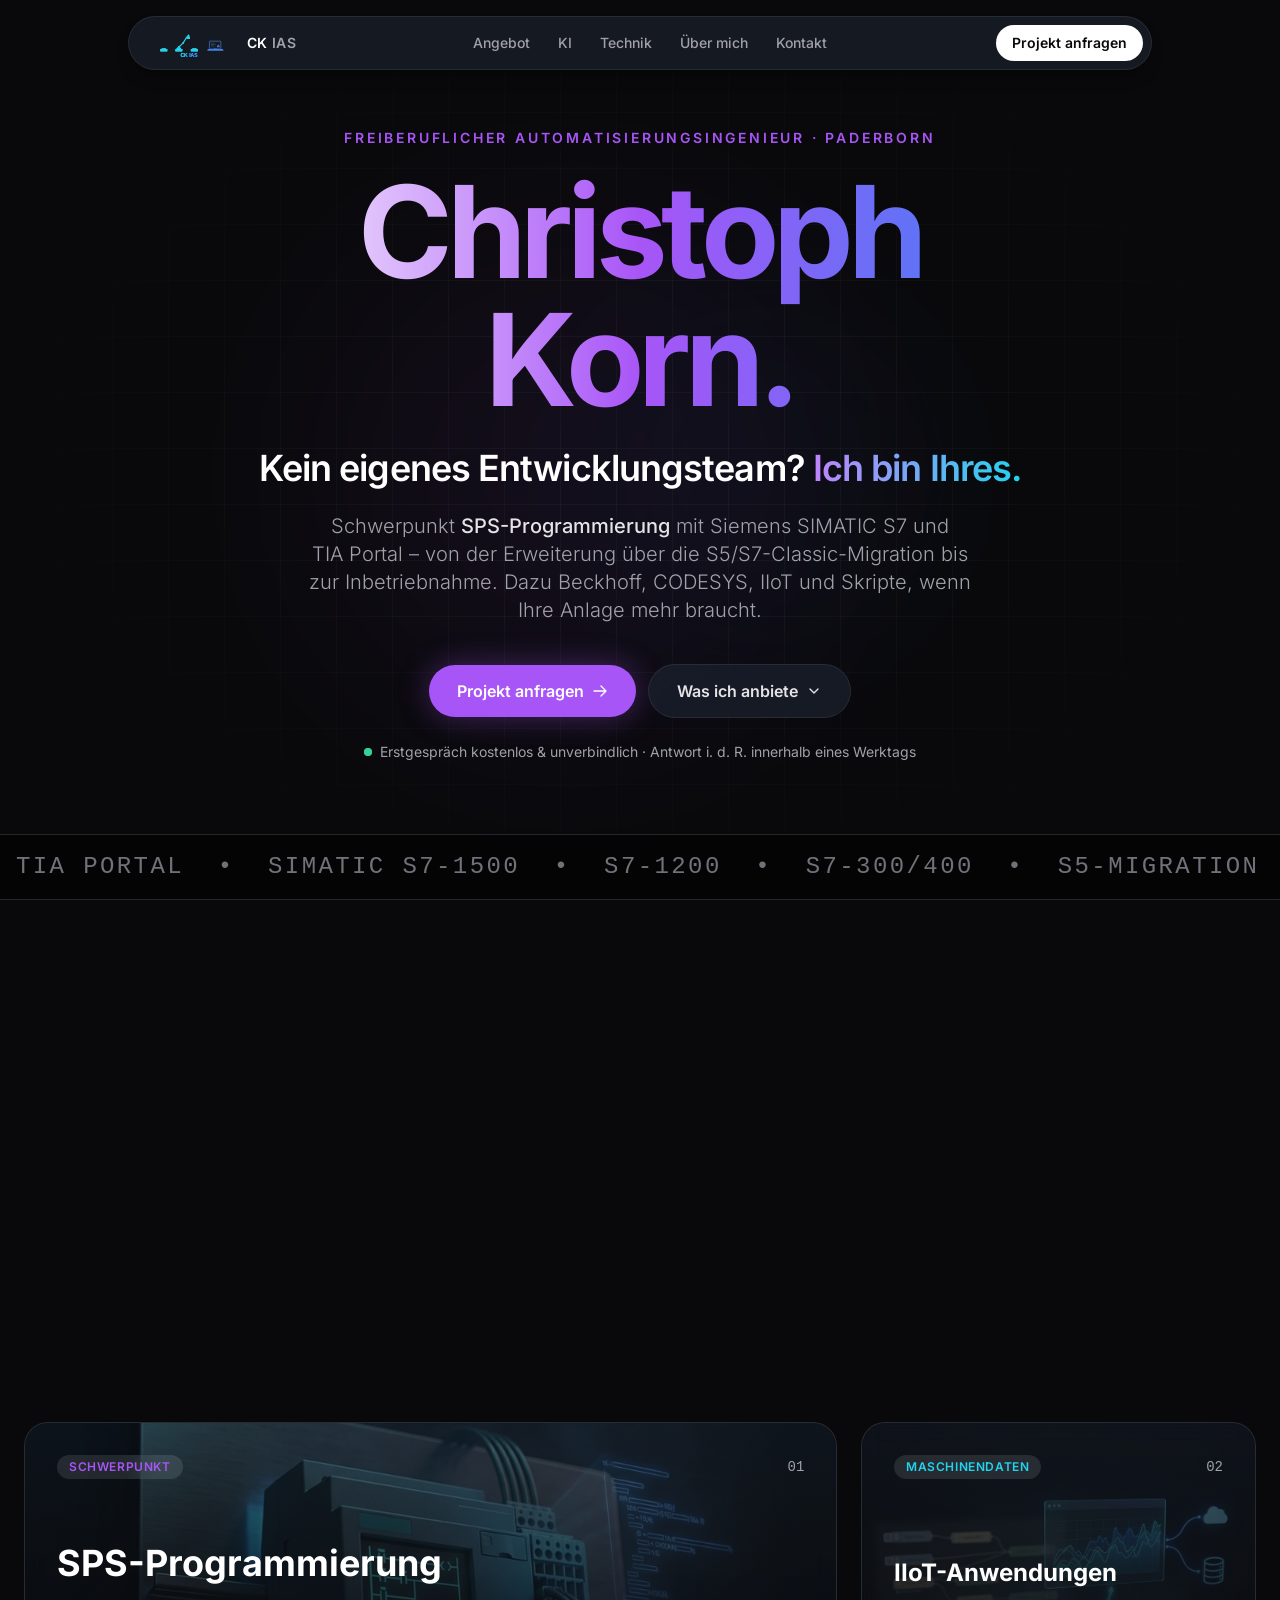
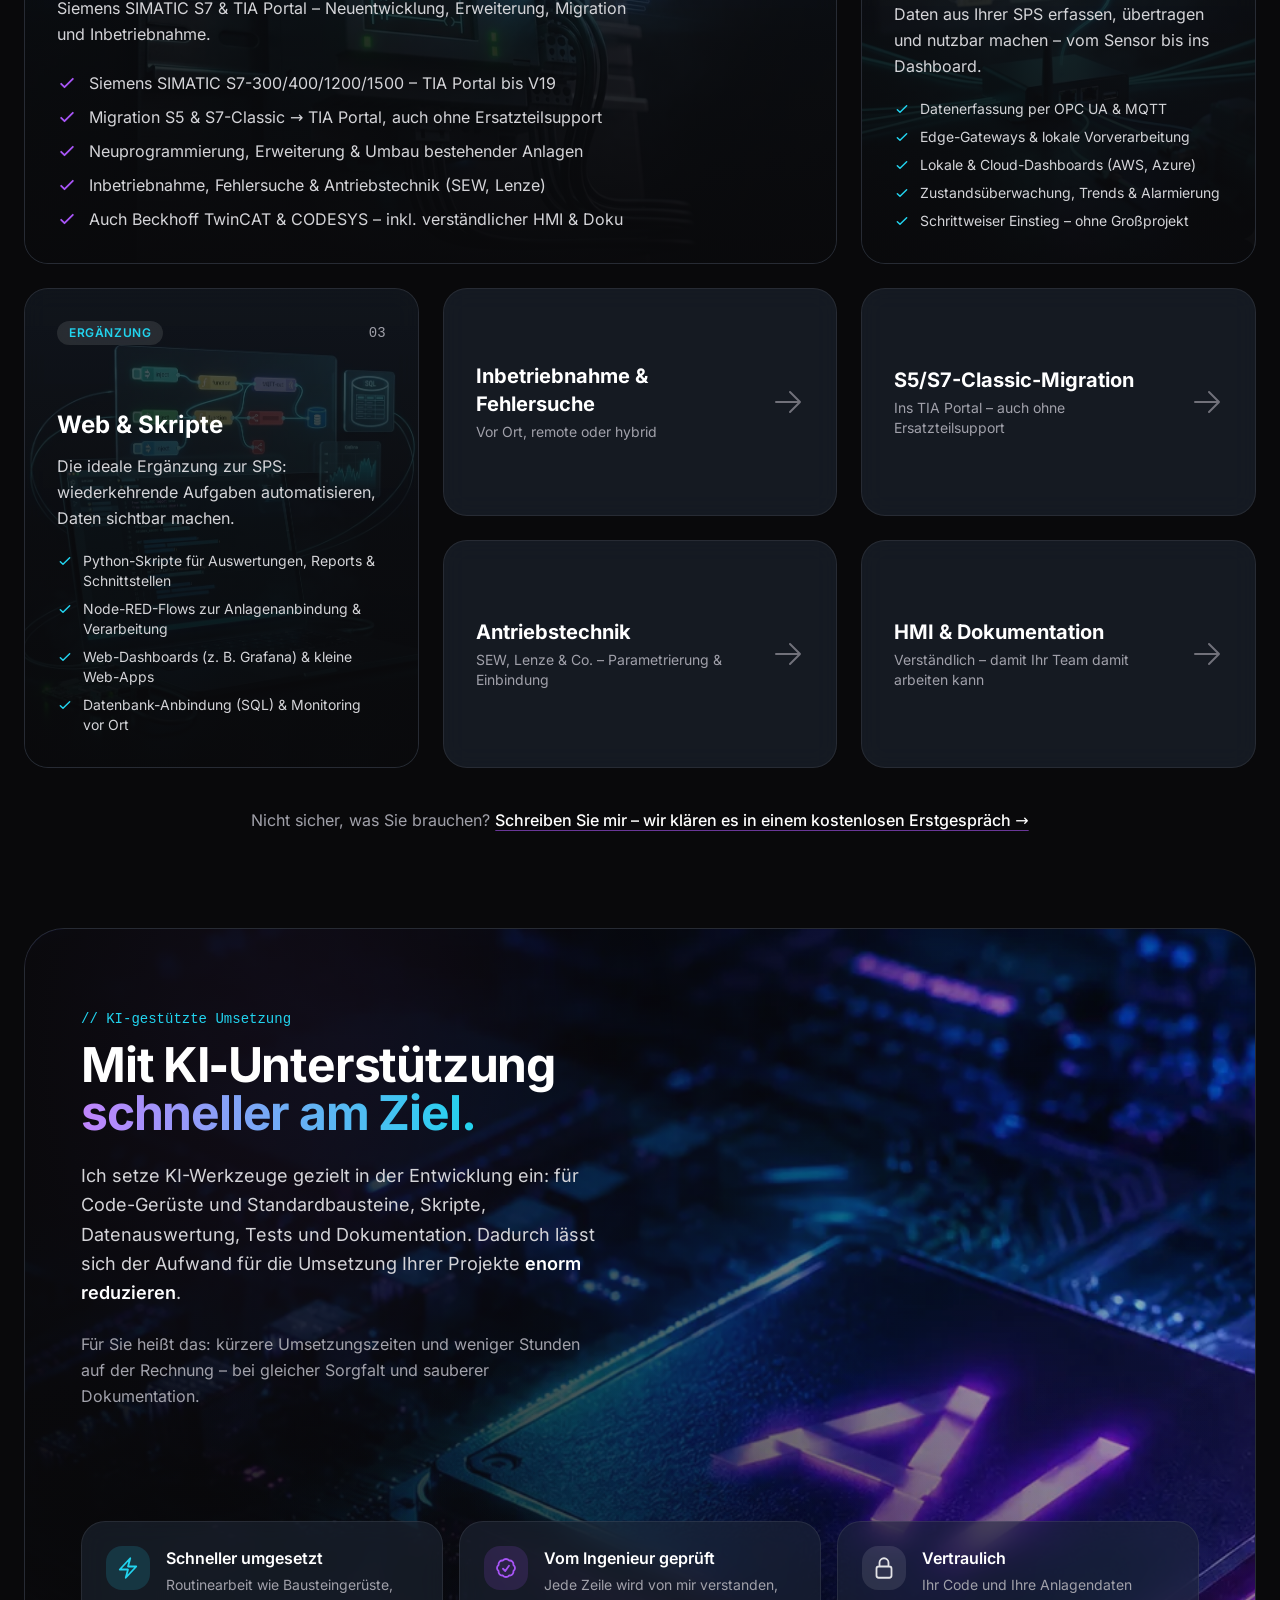
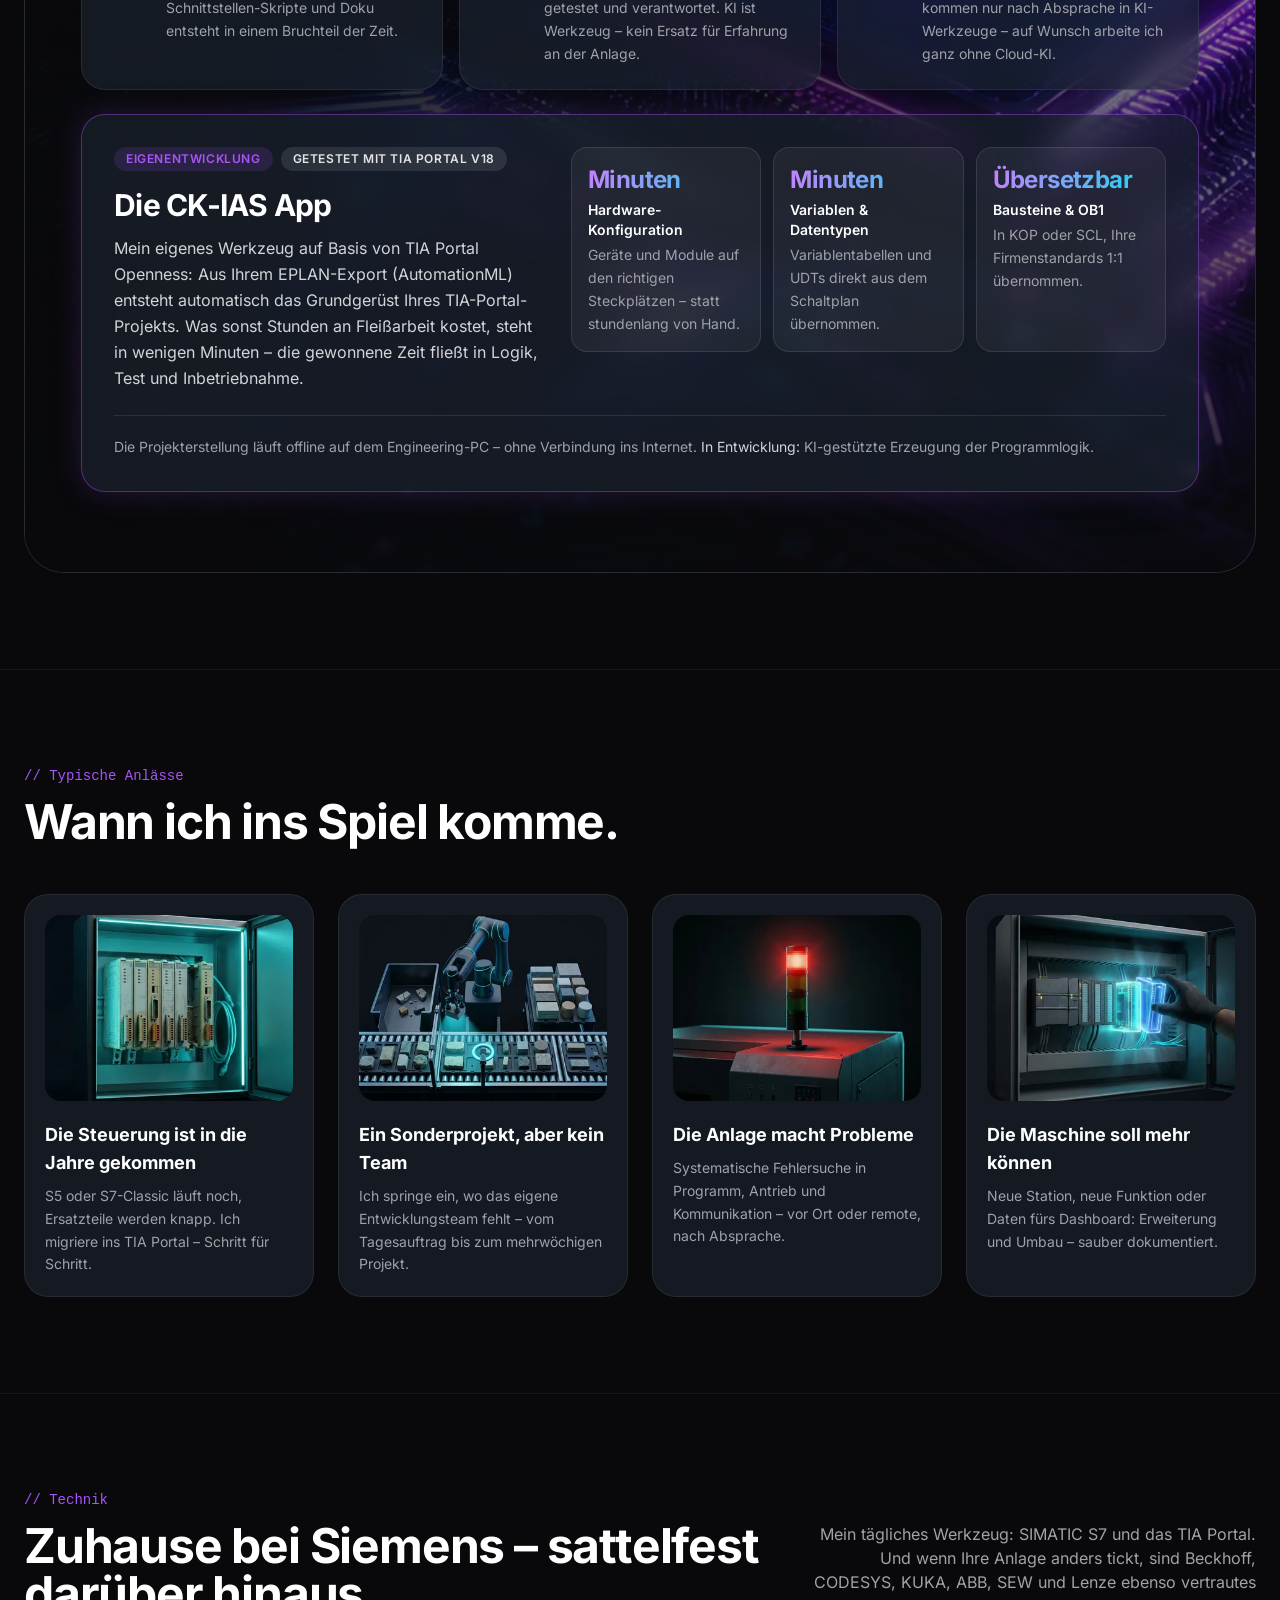
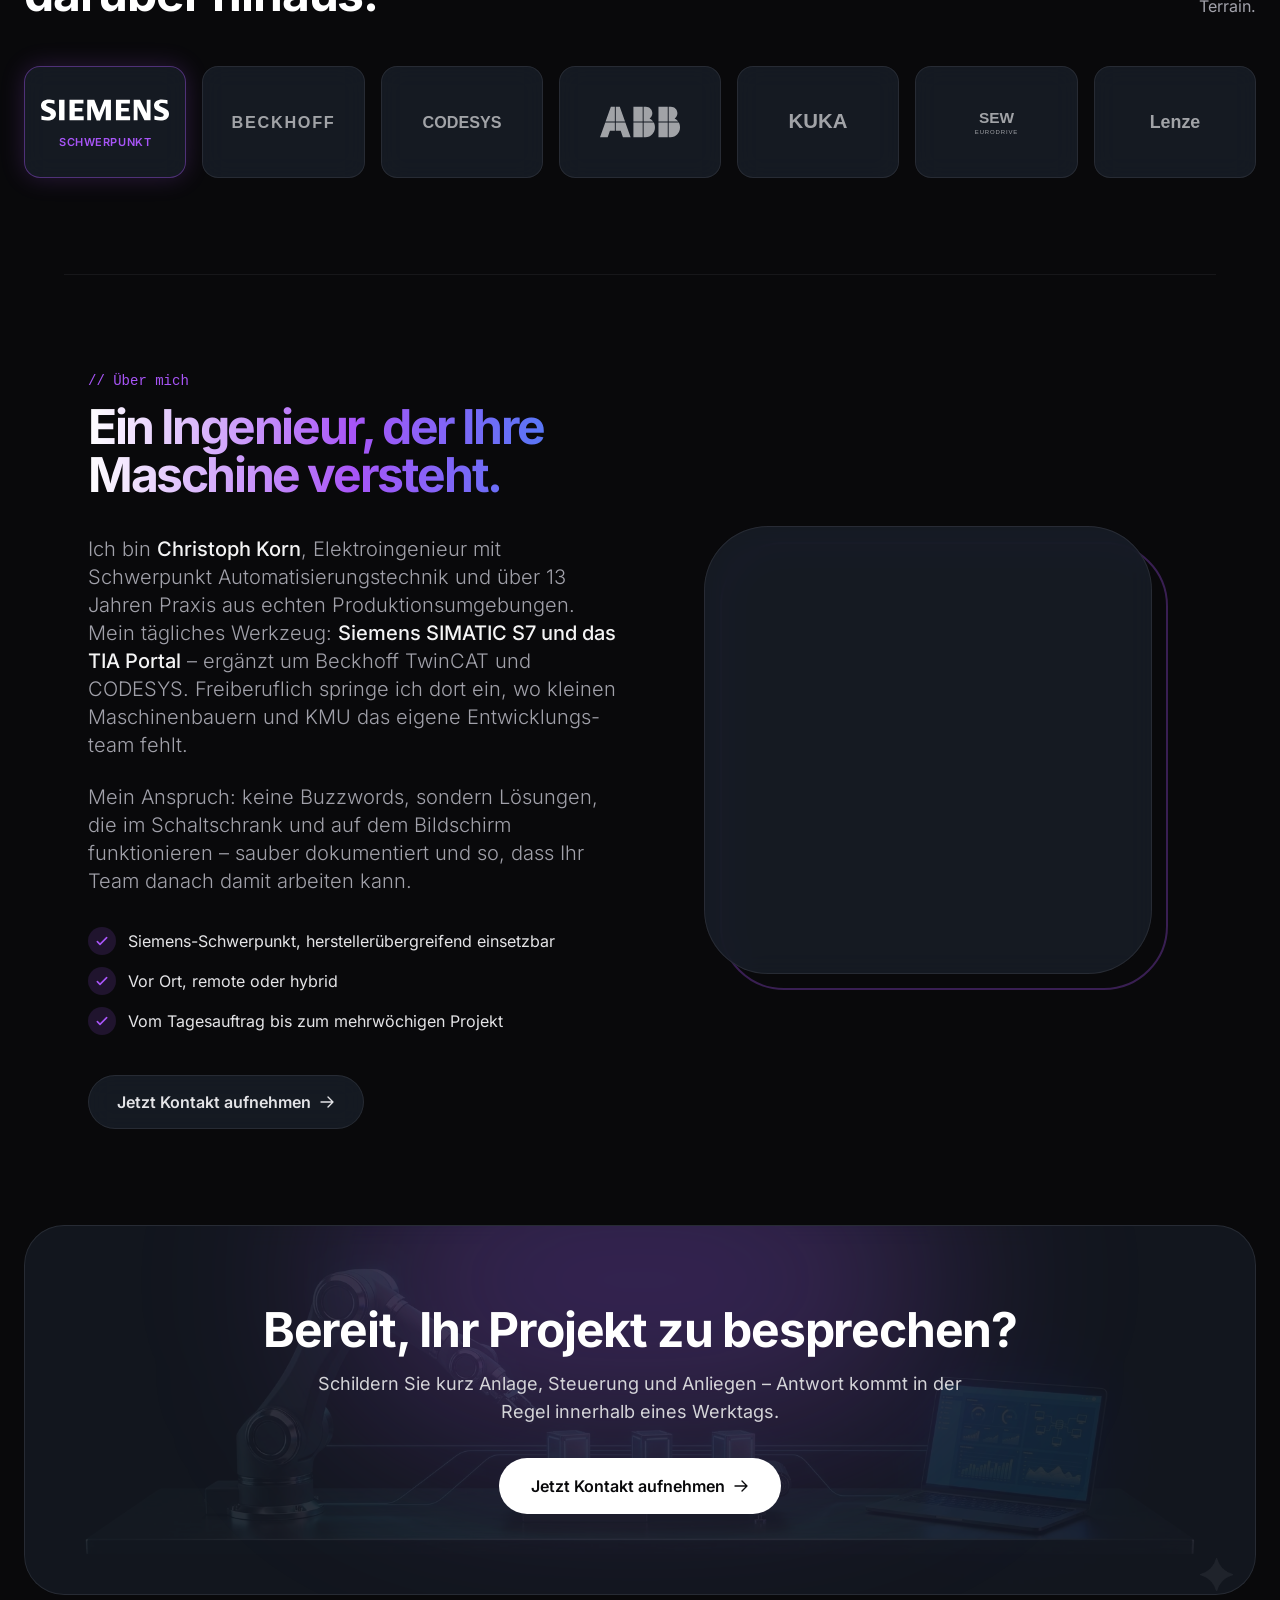
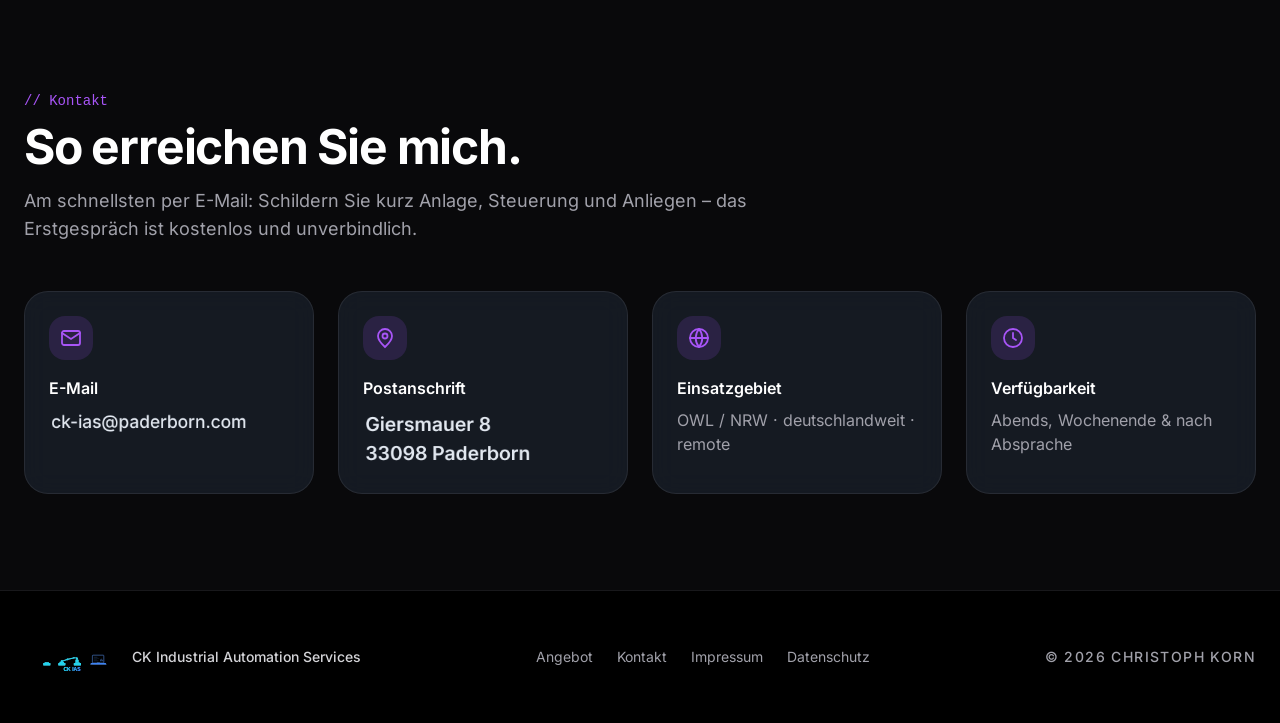
==== index.html @ 694e3999 "Deploy active website" ====
<!DOCTYPE html>
<html lang="de">
<head>
  <!-- Stand: 31.10.2026 – Portfolio-Design (Dark/Glass) mit den Inhalten der bisherigen Website.
       CSS wird lokal gebaut (08_Marketing/Website_Build), keine externen Server beim Seitenaufruf. -->
  <meta charset="UTF-8">
  <meta name="viewport" content="width=device-width, initial-scale=1.0, viewport-fit=cover">
  <meta name="color-scheme" content="dark">
  <meta name="theme-color" content="#09090b">
  <script>document.documentElement.classList.add('js');</script>

  <title>SPS-Programmierung Siemens TIA Portal &amp; IIoT – CK Industrial Automation Services</title>
  <meta name="description" content="SPS-Programmierung mit Siemens SIMATIC S7 &amp; TIA Portal: Neuentwicklung, Erweiterung, Migration S5/S7-Classic, Inbetriebnahme &amp; Fehlersuche. Dazu Beckhoff, CODESYS, IIoT und Python-Skripte. Freiberuflich aus Paderborn – vor Ort &amp; remote.">
  <meta name="keywords" content="SPS Programmierung, Siemens TIA Portal, SIMATIC S7, S7-1500, S7-1200, S7-300, S5 Migration, SPS Programmierer Freelancer, Inbetriebnahme, Automatisierungstechnik, Beckhoff TwinCAT, CODESYS, IIoT, OPC UA, MQTT, Node-RED, Python, Paderborn, OWL, NRW">
  <meta name="robots" content="index, follow">
  <link rel="canonical" href="https://ck-industrial-automation-services.github.io/site/">

  <!-- Open Graph -->
  <meta property="og:title" content="SPS-Programmierung Siemens TIA Portal &amp; IIoT – CK Industrial Automation Services">
  <meta property="og:description" content="Ihr externes Entwicklungsteam für Siemens SIMATIC S7 &amp; TIA Portal – plus Beckhoff, CODESYS, IIoT und Skripte. Freiberuflich aus Paderborn.">
  <meta property="og:type" content="website">
  <meta property="og:locale" content="de_DE">
  <meta property="og:url" content="https://ck-industrial-automation-services.github.io/site/">
  <meta property="og:image" content="https://ck-industrial-automation-services.github.io/site/img/logo_photorealistic_long.webp">
  <meta property="og:image:alt" content="CK Industrial Automation Services">
  <meta property="og:site_name" content="CK Industrial Automation Services">

  <!-- Twitter Card -->
  <meta name="twitter:card" content="summary_large_image">
  <meta name="twitter:title" content="CK Industrial Automation Services">
  <meta name="twitter:description" content="SPS-Programmierung (Siemens TIA Portal) · Inbetriebnahme · IIoT &amp; Skripte – Ihr externes Entwicklungsteam aus Paderborn.">
  <meta name="twitter:image" content="https://ck-industrial-automation-services.github.io/site/img/logo_photorealistic_long.webp">

  <!-- Icons -->
  <link rel="icon" type="image/webp" href="img/logo_simple_short.webp">
  <link rel="apple-touch-icon" href="img/logo_simple_short.webp">
  <link rel="manifest" href="manifest.webmanifest">

  <!-- Schrift (Inter) und CSS lokal – keine Verbindung zu Google oder CDNs -->
  <link rel="preload" href="fonts/inter-latin-wght-normal.woff2" as="font" type="font/woff2" crossorigin>
  <link rel="stylesheet" href="fonts/fonts.css">
  <link rel="stylesheet" href="css/site.css">
  <script src="js/site.js" defer></script>

  <!-- Strukturierte Daten -->
  <script type="application/ld+json">
  {
    "@context": "https://schema.org",
    "@graph": [
      {
        "@type": "ProfessionalService",
        "@id": "https://ck-industrial-automation-services.github.io/site/#business",
        "name": "CK Industrial Automation Services",
        "description": "Freiberuflicher Ingenieur für Automatisierungstechnik – SPS-Programmierung mit Schwerpunkt Siemens SIMATIC S7 und TIA Portal, dazu Beckhoff TwinCAT, CODESYS, Inbetriebnahme, IIoT-Anwendungen und Skripte für Maschinenbauer und produzierende KMU.",
        "url": "https://ck-industrial-automation-services.github.io/site/",
        "image": "https://ck-industrial-automation-services.github.io/site/img/logo_photorealistic_long.webp",
        "priceRange": "€€",
        "founder": { "@id": "https://ck-industrial-automation-services.github.io/site/#person" },
        "areaServed": [
          { "@type": "AdministrativeArea", "name": "Ostwestfalen-Lippe" },
          { "@type": "AdministrativeArea", "name": "Nordrhein-Westfalen" },
          { "@type": "Country", "name": "Deutschland" }
        ],
        "address": {
          "@type": "PostalAddress",
          "addressLocality": "Paderborn",
          "addressRegion": "NRW",
          "addressCountry": "DE"
        },
        "makesOffer": [
          { "@type": "Offer", "itemOffered": { "@type": "Service", "name": "SPS-Programmierung – Siemens SIMATIC S7 & TIA Portal (Neuentwicklung, Erweiterung, Migration)" } },
          { "@type": "Offer", "itemOffered": { "@type": "Service", "name": "Inbetriebnahme, Fehlersuche & Antriebstechnik" } },
          { "@type": "Offer", "itemOffered": { "@type": "Service", "name": "Skript- & webbasierte Lösungen (Python, Node-RED, Dashboards)" } },
          { "@type": "Offer", "itemOffered": { "@type": "Service", "name": "IIoT-Anwendungen (OPC UA, MQTT, Cloud)" } }
        ]
      },
      {
        "@type": "Person",
        "@id": "https://ck-industrial-automation-services.github.io/site/#person",
        "name": "Christoph Korn",
        "jobTitle": "Freiberuflicher Ingenieur für Automatisierungstechnik",
        "image": "https://ck-industrial-automation-services.github.io/site/img/portrait3.webp",
        "address": {
          "@type": "PostalAddress",
          "addressLocality": "Paderborn",
          "addressRegion": "NRW",
          "addressCountry": "DE"
        },
        "knowsAbout": [
          "SPS-Programmierung", "Siemens TIA Portal", "SIMATIC S7-1500", "SIMATIC S7-1200", "SIMATIC S7-300/400",
          "Migration S5/S7-Classic zu TIA Portal", "Strukturierter Text (SCL/ST)", "PROFINET",
          "Beckhoff TwinCAT", "CODESYS", "EtherCAT", "Inbetriebnahme", "Antriebstechnik",
          "Python", "Node-RED", "Web-Dashboards", "SQL",
          "OPC UA", "MQTT", "AWS", "Azure", "Edge Computing", "IIoT", "KI-gestützte Softwareentwicklung"
        ]
      }
    ]
  }
  </script>
</head>
<body class="bg-zinc-950 text-white font-sans antialiased selection:bg-neonPurple selection:text-black">

  <a href="#angebot" class="sr-only focus:not-sr-only focus:fixed focus:top-4 focus:left-4 focus:z-[60] focus:rounded-full focus:bg-neonPurple focus:px-4 focus:py-2 focus:text-black focus:font-semibold">Zum Inhalt springen</a>

  <!-- ===================== NAVIGATION (schwebende Glas-Leiste) ===================== -->
  <nav id="nav" class="fixed top-4 left-0 right-0 z-50 px-4 sm:px-6" aria-label="Hauptnavigation">
    <div class="glass-panel mx-auto max-w-5xl rounded-full pl-3 pr-2 py-2 flex items-center gap-2 shadow-lg shadow-black/30 transition-shadow duration-300">
      <a href="#top" class="flex items-center gap-2.5 rounded-full pr-2" aria-label="CK Industrial Automation Services – zum Seitenanfang">
        <img src="img/logo_animated_v4_glow.svg" alt="" width="96" height="36" class="h-9 w-auto">
        <span class="hidden sm:inline text-sm font-semibold tracking-wide whitespace-nowrap"><span class="text-white">CK</span> <span class="text-zinc-400">IAS</span></span>
      </a>

      <ul class="hidden md:flex items-center gap-1 mx-auto text-sm font-medium text-zinc-400">
        <li><a href="#angebot" class="px-3 py-2 rounded-full hover:text-white hover:bg-white/5 transition-colors duration-200">Angebot</a></li>
        <li><a href="#ki" class="px-3 py-2 rounded-full hover:text-white hover:bg-white/5 transition-colors duration-200">KI</a></li>
        <li><a href="#technik" class="px-3 py-2 rounded-full hover:text-white hover:bg-white/5 transition-colors duration-200">Technik</a></li>
        <li><a href="#ueber" class="px-3 py-2 rounded-full hover:text-white hover:bg-white/5 transition-colors duration-200">Über&nbsp;mich</a></li>
        <li><a href="#kontakt" class="px-3 py-2 rounded-full hover:text-white hover:bg-white/5 transition-colors duration-200">Kontakt</a></li>
      </ul>

      <a href="#kontakt" class="hidden md:inline-flex items-center rounded-full bg-white text-zinc-950 px-4 py-2 text-sm font-semibold hover:bg-neonPurple hover:text-white transition-colors duration-200">Projekt anfragen</a>

      <button type="button" id="navToggle" class="md:hidden ml-auto inline-flex h-10 w-10 items-center justify-center rounded-full text-zinc-300 hover:text-white hover:bg-white/5 transition-colors duration-200 cursor-pointer" aria-controls="navMenu" aria-expanded="false" aria-label="Menü öffnen">
        <svg data-icon="open" xmlns="http://www.w3.org/2000/svg" fill="none" viewBox="0 0 24 24" stroke-width="1.8" stroke="currentColor" class="h-6 w-6" aria-hidden="true"><path stroke-linecap="round" d="M4 7h16M4 12h16M4 17h16"/></svg>
        <svg data-icon="close" xmlns="http://www.w3.org/2000/svg" fill="none" viewBox="0 0 24 24" stroke-width="1.8" stroke="currentColor" class="hidden h-6 w-6" aria-hidden="true"><path stroke-linecap="round" d="M6 18 18 6M6 6l12 12"/></svg>
      </button>
    </div>

    <!-- Mobiles Menü -->
    <div id="navMenu" class="hidden md:hidden glass-panel mx-auto mt-2 max-w-5xl rounded-3xl p-3 shadow-lg shadow-black/40">
      <ul class="flex flex-col text-base font-medium text-zinc-300">
        <li><a href="#angebot" class="block rounded-2xl px-4 py-3 hover:bg-white/5 hover:text-white transition-colors duration-200">Angebot</a></li>
        <li><a href="#ki" class="block rounded-2xl px-4 py-3 hover:bg-white/5 hover:text-white transition-colors duration-200">KI-gestützte Umsetzung</a></li>
        <li><a href="#technik" class="block rounded-2xl px-4 py-3 hover:bg-white/5 hover:text-white transition-colors duration-200">Technik</a></li>
        <li><a href="#ueber" class="block rounded-2xl px-4 py-3 hover:bg-white/5 hover:text-white transition-colors duration-200">Über mich</a></li>
        <li><a href="#kontakt" class="block rounded-2xl px-4 py-3 hover:bg-white/5 hover:text-white transition-colors duration-200">Kontakt</a></li>
        <li class="pt-2"><a href="#kontakt" class="block rounded-full bg-white px-4 py-3 text-center font-semibold text-zinc-950 hover:bg-neonPurple hover:text-white transition-colors duration-200">Projekt anfragen</a></li>
      </ul>
    </div>
  </nav>

  <span id="top"></span>

  <!-- ===================== HERO ===================== -->
  <header class="relative min-h-screen flex flex-col justify-center items-center overflow-hidden pt-32 pb-0">

    <!-- Hintergrund: Raster + Glow (Purple & Blue) -->
    <div class="absolute inset-0 grid-bg" aria-hidden="true"></div>
    <div class="absolute top-1/4 left-1/4 w-[500px] h-[500px] max-w-[90vw] bg-neonPurple/20 rounded-full blur-[100px] opacity-30 animate-pulse" aria-hidden="true"></div>
    <div class="absolute bottom-1/4 right-1/4 w-[400px] h-[400px] max-w-[80vw] bg-blue-500/10 rounded-full blur-[80px] opacity-30" aria-hidden="true"></div>

    <div class="relative z-10 text-center max-w-4xl px-6 mb-16">
      <p class="text-neonPurple uppercase tracking-[0.2em] mb-5 text-xs sm:text-sm font-semibold" data-reveal>Freiberuflicher Automatisierungsingenieur · Paderborn</p>

      <h1 class="text-6xl sm:text-7xl md:text-9xl font-bold tracking-tighter mb-4 text-gradient leading-[0.95] pb-2" data-reveal>
        Christoph Korn.
      </h1>

      <p class="text-2xl sm:text-3xl md:text-4xl font-semibold tracking-tight mb-6" data-reveal>
        Kein eigenes Entwicklungs&shy;team? <span class="text-gradient-cyan">Ich bin Ihres.</span>
      </p>

      <p class="text-zinc-400 text-lg md:text-xl max-w-2xl mx-auto leading-relaxed font-light" data-reveal>
        Schwerpunkt <strong class="font-medium text-zinc-200">SPS-Programmierung</strong> mit Siemens SIMATIC&nbsp;S7 und TIA&nbsp;Portal –
        von der Erweiterung über die S5/S7-Classic-Migration bis zur Inbetriebnahme. Dazu Beckhoff,
        CODESYS, IIoT und Skripte, wenn Ihre Anlage mehr braucht.
      </p>

      <div class="mt-10 flex flex-col sm:flex-row items-center justify-center gap-3" data-reveal>
        <a href="#kontakt" class="w-full sm:w-auto inline-flex items-center justify-center gap-2 rounded-full bg-neonPurple px-7 py-3.5 font-semibold text-white shadow-[0_0_30px_rgba(168,85,247,0.35)] hover:bg-purple-400 hover:shadow-[0_0_40px_rgba(168,85,247,0.55)] transition-all duration-200">
          Projekt anfragen
          <svg xmlns="http://www.w3.org/2000/svg" fill="none" viewBox="0 0 24 24" stroke-width="2" stroke="currentColor" class="h-4 w-4" aria-hidden="true"><path stroke-linecap="round" stroke-linejoin="round" d="M13.5 4.5 21 12m0 0-7.5 7.5M21 12H3"/></svg>
        </a>
        <a href="#angebot" class="w-full sm:w-auto glass-panel inline-flex items-center justify-center gap-2 rounded-full px-7 py-3.5 font-semibold text-zinc-200 hover:text-white glow-hover">
          Was ich anbiete
          <svg xmlns="http://www.w3.org/2000/svg" fill="none" viewBox="0 0 24 24" stroke-width="2" stroke="currentColor" class="h-4 w-4" aria-hidden="true"><path stroke-linecap="round" stroke-linejoin="round" d="m6 9 6 6 6-6"/></svg>
        </a>
      </div>

      <p class="mt-6 flex items-center justify-center gap-2 text-sm text-zinc-400" data-reveal>
        <span class="relative flex h-2 w-2" aria-hidden="true"><span class="absolute inline-flex h-full w-full animate-ping rounded-full bg-emerald-400 opacity-60"></span><span class="relative inline-flex h-2 w-2 rounded-full bg-emerald-400"></span></span>
        Erstgespräch kostenlos &amp; unverbindlich · Antwort i.&nbsp;d.&nbsp;R. innerhalb eines Werktags
      </p>
    </div>

    <!-- Laufband: Technologien -->
    <div class="relative z-10 w-full mt-auto border-t border-b border-zinc-800 bg-black/50 backdrop-blur-sm py-4">
      <p class="sr-only">Technologien: Siemens TIA Portal, SIMATIC S7-1500, S7-1200, S7-300/400, S5/S7-Classic-Migration, SCL/ST, PROFINET, Beckhoff TwinCAT, CODESYS, EtherCAT, Antriebstechnik, OPC UA, MQTT, Node-RED, Python, SQL, Grafana, AWS, Azure, KI-gestützte Entwicklung, TIA Openness.</p>
      <div class="marquee" aria-hidden="true">
        <div class="marquee-track text-lg md:text-2xl font-mono uppercase tracking-widest text-zinc-500">
          <span class="px-4">TIA Portal &nbsp;•&nbsp; SIMATIC S7-1500 &nbsp;•&nbsp; S7-1200 &nbsp;•&nbsp; S7-300/400 &nbsp;•&nbsp; S5-Migration &nbsp;•&nbsp; SCL / ST &nbsp;•&nbsp; PROFINET &nbsp;•&nbsp; Beckhoff TwinCAT &nbsp;•&nbsp; CODESYS &nbsp;•&nbsp; EtherCAT &nbsp;•&nbsp; Antriebstechnik &nbsp;•&nbsp; OPC UA &nbsp;•&nbsp; MQTT &nbsp;•&nbsp; Node-RED &nbsp;•&nbsp; Python &nbsp;•&nbsp; SQL &nbsp;•&nbsp; Grafana &nbsp;•&nbsp; AWS &nbsp;•&nbsp; Azure &nbsp;•&nbsp; KI-gestützte Entwicklung &nbsp;•&nbsp; TIA Openness &nbsp;•</span>
          <span class="px-4">TIA Portal &nbsp;•&nbsp; SIMATIC S7-1500 &nbsp;•&nbsp; S7-1200 &nbsp;•&nbsp; S7-300/400 &nbsp;•&nbsp; S5-Migration &nbsp;•&nbsp; SCL / ST &nbsp;•&nbsp; PROFINET &nbsp;•&nbsp; Beckhoff TwinCAT &nbsp;•&nbsp; CODESYS &nbsp;•&nbsp; EtherCAT &nbsp;•&nbsp; Antriebstechnik &nbsp;•&nbsp; OPC UA &nbsp;•&nbsp; MQTT &nbsp;•&nbsp; Node-RED &nbsp;•&nbsp; Python &nbsp;•&nbsp; SQL &nbsp;•&nbsp; Grafana &nbsp;•&nbsp; AWS &nbsp;•&nbsp; Azure &nbsp;•&nbsp; KI-gestützte Entwicklung &nbsp;•&nbsp; TIA Openness &nbsp;•</span>
        </div>
      </div>
    </div>
  </header>

  <main>

    <!-- ===================== ZAHLEN ===================== -->
    <section class="px-6 pt-20 max-w-7xl mx-auto" aria-label="Zahlen">
      <div class="grid grid-cols-2 lg:grid-cols-4 gap-4 md:gap-6">
        <div class="glass-panel rounded-3xl p-5 md:p-8 glow-hover" data-reveal>
          <div class="text-[1.75rem] sm:text-4xl md:text-5xl font-bold tracking-tighter text-gradient whitespace-nowrap"><span data-count="13">13</span>+</div>
          <div class="mt-2 text-sm md:text-base text-zinc-400">Jahre Praxis in der Industrie</div>
        </div>
        <div class="glass-panel rounded-3xl p-5 md:p-8 glow-hover" data-reveal>
          <div class="text-[1.75rem] sm:text-4xl md:text-5xl font-bold tracking-tighter text-gradient whitespace-nowrap">S7-<span data-count="1500">1500</span></div>
          <div class="mt-2 text-sm md:text-base text-zinc-400">Siemens-Praxis von S5 bis SIMATIC S7-1500</div>
        </div>
        <div class="glass-panel rounded-3xl p-5 md:p-8 glow-hover" data-reveal>
          <div class="text-[1.75rem] sm:text-4xl md:text-5xl font-bold tracking-tighter text-gradient whitespace-nowrap"><span data-count="7">7</span>+</div>
          <div class="mt-2 text-sm md:text-base text-zinc-400">Steuerungs&shy;plattformen – Siemens, Beckhoff &amp; Co.</div>
        </div>
        <div class="glass-panel rounded-3xl p-5 md:p-8 glow-hover" data-reveal>
          <div class="text-[1.75rem] sm:text-4xl md:text-5xl font-bold tracking-tighter text-gradient whitespace-nowrap"><span data-count="15">15</span>&nbsp;Min</div>
          <div class="mt-2 text-sm md:text-base text-zinc-400">kostenloses Erstgespräch</div>
        </div>
      </div>
    </section>

    <!-- ===================== ANGEBOT (Bento Grid) ===================== -->
    <section id="angebot" class="py-24 px-6 max-w-7xl mx-auto">
      <div class="flex flex-col md:flex-row md:justify-between md:items-end gap-4 mb-12" data-reveal>
        <div>
          <p class="font-mono text-sm text-neonPurple mb-3">// Was ich anbiete</p>
          <h2 class="text-3xl md:text-5xl font-bold tracking-tight max-w-3xl">Schwerpunkt SPS – plus alles, was dazugehört.</h2>
        </div>
        <p class="text-zinc-400 max-w-sm md:text-right">Im Kern: Siemens-Steuerungstechnik. Dazu Skripte und IIoT, wenn Ihre Anlage mehr braucht.</p>
      </div>

      <div class="grid grid-cols-1 md:grid-cols-3 gap-6 auto-rows-[minmax(190px,auto)]">

        <!-- 01 · SPS-Programmierung (Schwerpunkt) -->
        <article class="md:col-span-2 md:row-span-2 glass-panel rounded-3xl p-8 glow-hover group relative overflow-hidden" data-reveal>
          <img src="img/service_sps.webp" alt="" loading="lazy" decoding="async" class="absolute inset-0 w-full h-full object-cover opacity-50 group-hover:scale-105 transition-transform duration-700">
          <div class="absolute inset-0 bg-gradient-to-b from-zinc-950/10 via-zinc-950/70 to-zinc-950/95" aria-hidden="true"></div>
          <div class="relative z-10 h-full flex flex-col justify-between gap-16">
            <div class="flex items-center justify-between">
              <span class="px-3 py-1 rounded-full bg-white/10 text-xs font-semibold uppercase tracking-wider text-neonPurple backdrop-blur-md">Schwerpunkt</span>
              <span class="font-mono text-sm text-zinc-400">01</span>
            </div>
            <div>
              <h3 class="text-3xl md:text-4xl font-bold mb-3 group-hover:translate-x-2 transition-transform duration-300">SPS-Programmierung</h3>
              <p class="text-zinc-300 max-w-xl leading-relaxed mb-6">Siemens SIMATIC S7 &amp; TIA Portal – Neuentwicklung, Erweiterung, Migration und Inbetriebnahme.</p>
              <ul class="grid gap-2.5 text-zinc-300 text-sm md:text-base">
                <li class="flex gap-3"><svg xmlns="http://www.w3.org/2000/svg" fill="none" viewBox="0 0 24 24" stroke-width="2.2" stroke="currentColor" class="mt-0.5 h-5 w-5 flex-none text-neonPurple" aria-hidden="true"><path stroke-linecap="round" stroke-linejoin="round" d="m5 13 4 4L19 7"/></svg>Siemens SIMATIC S7-300/400/1200/1500 – TIA&nbsp;Portal bis V19</li>
                <li class="flex gap-3"><svg xmlns="http://www.w3.org/2000/svg" fill="none" viewBox="0 0 24 24" stroke-width="2.2" stroke="currentColor" class="mt-0.5 h-5 w-5 flex-none text-neonPurple" aria-hidden="true"><path stroke-linecap="round" stroke-linejoin="round" d="m5 13 4 4L19 7"/></svg>Migration S5 &amp; S7-Classic → TIA Portal, auch ohne Ersatzteil&shy;support</li>
                <li class="flex gap-3"><svg xmlns="http://www.w3.org/2000/svg" fill="none" viewBox="0 0 24 24" stroke-width="2.2" stroke="currentColor" class="mt-0.5 h-5 w-5 flex-none text-neonPurple" aria-hidden="true"><path stroke-linecap="round" stroke-linejoin="round" d="m5 13 4 4L19 7"/></svg>Neuprogrammierung, Erweiterung &amp; Umbau bestehender Anlagen</li>
                <li class="flex gap-3"><svg xmlns="http://www.w3.org/2000/svg" fill="none" viewBox="0 0 24 24" stroke-width="2.2" stroke="currentColor" class="mt-0.5 h-5 w-5 flex-none text-neonPurple" aria-hidden="true"><path stroke-linecap="round" stroke-linejoin="round" d="m5 13 4 4L19 7"/></svg>Inbetriebnahme, Fehlersuche &amp; Antriebstechnik (SEW, Lenze)</li>
                <li class="flex gap-3"><svg xmlns="http://www.w3.org/2000/svg" fill="none" viewBox="0 0 24 24" stroke-width="2.2" stroke="currentColor" class="mt-0.5 h-5 w-5 flex-none text-neonPurple" aria-hidden="true"><path stroke-linecap="round" stroke-linejoin="round" d="m5 13 4 4L19 7"/></svg>Auch Beckhoff TwinCAT &amp; CODESYS – inkl. verständlicher HMI &amp; Doku</li>
              </ul>
            </div>
          </div>
        </article>

        <!-- 02 · IIoT-Anwendungen -->
        <article class="md:col-span-1 md:row-span-2 glass-panel rounded-3xl p-8 glow-hover group relative overflow-hidden" data-reveal>
          <img src="img/service_iiot.webp" alt="" loading="lazy" decoding="async" class="absolute inset-0 w-full h-full object-cover opacity-40 group-hover:scale-105 transition-transform duration-700">
          <div class="absolute inset-0 bg-gradient-to-b from-zinc-950/10 via-zinc-950/70 to-zinc-950/95" aria-hidden="true"></div>
          <div class="relative z-10 h-full flex flex-col justify-between gap-16">
            <div class="flex items-center justify-between">
              <span class="px-3 py-1 rounded-full bg-white/10 text-xs font-semibold uppercase tracking-wider text-neonCyan backdrop-blur-md">Maschinendaten</span>
              <span class="font-mono text-sm text-zinc-400">02</span>
            </div>
            <div>
              <h3 class="text-2xl font-bold mb-3 group-hover:translate-x-2 transition-transform duration-300">IIoT-Anwendungen</h3>
              <p class="text-zinc-300 leading-relaxed mb-5">Daten aus Ihrer SPS erfassen, übertragen und nutzbar machen – vom Sensor bis ins Dashboard.</p>
              <ul class="grid gap-2 text-zinc-300 text-sm">
                <li class="flex gap-2.5"><svg xmlns="http://www.w3.org/2000/svg" fill="none" viewBox="0 0 24 24" stroke-width="2.2" stroke="currentColor" class="mt-0.5 h-4 w-4 flex-none text-neonCyan" aria-hidden="true"><path stroke-linecap="round" stroke-linejoin="round" d="m5 13 4 4L19 7"/></svg>Datenerfassung per OPC&nbsp;UA &amp; MQTT</li>
                <li class="flex gap-2.5"><svg xmlns="http://www.w3.org/2000/svg" fill="none" viewBox="0 0 24 24" stroke-width="2.2" stroke="currentColor" class="mt-0.5 h-4 w-4 flex-none text-neonCyan" aria-hidden="true"><path stroke-linecap="round" stroke-linejoin="round" d="m5 13 4 4L19 7"/></svg>Edge-Gateways &amp; lokale Vorverarbeitung</li>
                <li class="flex gap-2.5"><svg xmlns="http://www.w3.org/2000/svg" fill="none" viewBox="0 0 24 24" stroke-width="2.2" stroke="currentColor" class="mt-0.5 h-4 w-4 flex-none text-neonCyan" aria-hidden="true"><path stroke-linecap="round" stroke-linejoin="round" d="m5 13 4 4L19 7"/></svg>Lokale &amp; Cloud-Dashboards (AWS, Azure)</li>
                <li class="flex gap-2.5"><svg xmlns="http://www.w3.org/2000/svg" fill="none" viewBox="0 0 24 24" stroke-width="2.2" stroke="currentColor" class="mt-0.5 h-4 w-4 flex-none text-neonCyan" aria-hidden="true"><path stroke-linecap="round" stroke-linejoin="round" d="m5 13 4 4L19 7"/></svg>Zustands&shy;überwachung, Trends &amp; Alarmierung</li>
                <li class="flex gap-2.5"><svg xmlns="http://www.w3.org/2000/svg" fill="none" viewBox="0 0 24 24" stroke-width="2.2" stroke="currentColor" class="mt-0.5 h-4 w-4 flex-none text-neonCyan" aria-hidden="true"><path stroke-linecap="round" stroke-linejoin="round" d="m5 13 4 4L19 7"/></svg>Schrittweiser Einstieg – ohne Großprojekt</li>
              </ul>
            </div>
          </div>
        </article>

        <!-- 03 · Web & Skripte -->
        <article class="md:col-span-1 md:row-span-2 glass-panel rounded-3xl p-8 glow-hover group relative overflow-hidden" data-reveal>
          <img src="img/service_scripting.webp" alt="" loading="lazy" decoding="async" class="absolute inset-0 w-full h-full object-cover opacity-40 group-hover:scale-105 transition-transform duration-700">
          <div class="absolute inset-0 bg-gradient-to-b from-zinc-950/10 via-zinc-950/70 to-zinc-950/95" aria-hidden="true"></div>
          <div class="relative z-10 h-full flex flex-col justify-between gap-16">
            <div class="flex items-center justify-between">
              <span class="px-3 py-1 rounded-full bg-white/10 text-xs font-semibold uppercase tracking-wider text-neonCyan backdrop-blur-md">Ergänzung</span>
              <span class="font-mono text-sm text-zinc-400">03</span>
            </div>
            <div>
              <h3 class="text-2xl font-bold mb-3 group-hover:translate-x-2 transition-transform duration-300">Web &amp; Skripte</h3>
              <p class="text-zinc-300 leading-relaxed mb-5">Die ideale Ergänzung zur SPS: wiederkehrende Aufgaben automatisieren, Daten sichtbar machen.</p>
              <ul class="grid gap-2 text-zinc-300 text-sm">
                <li class="flex gap-2.5"><svg xmlns="http://www.w3.org/2000/svg" fill="none" viewBox="0 0 24 24" stroke-width="2.2" stroke="currentColor" class="mt-0.5 h-4 w-4 flex-none text-neonCyan" aria-hidden="true"><path stroke-linecap="round" stroke-linejoin="round" d="m5 13 4 4L19 7"/></svg>Python-Skripte für Auswertungen, Reports &amp; Schnittstellen</li>
                <li class="flex gap-2.5"><svg xmlns="http://www.w3.org/2000/svg" fill="none" viewBox="0 0 24 24" stroke-width="2.2" stroke="currentColor" class="mt-0.5 h-4 w-4 flex-none text-neonCyan" aria-hidden="true"><path stroke-linecap="round" stroke-linejoin="round" d="m5 13 4 4L19 7"/></svg>Node-RED-Flows zur Anlagen&shy;anbindung &amp; Verarbeitung</li>
                <li class="flex gap-2.5"><svg xmlns="http://www.w3.org/2000/svg" fill="none" viewBox="0 0 24 24" stroke-width="2.2" stroke="currentColor" class="mt-0.5 h-4 w-4 flex-none text-neonCyan" aria-hidden="true"><path stroke-linecap="round" stroke-linejoin="round" d="m5 13 4 4L19 7"/></svg>Web-Dashboards (z.&nbsp;B. Grafana) &amp; kleine Web-Apps</li>
                <li class="flex gap-2.5"><svg xmlns="http://www.w3.org/2000/svg" fill="none" viewBox="0 0 24 24" stroke-width="2.2" stroke="currentColor" class="mt-0.5 h-4 w-4 flex-none text-neonCyan" aria-hidden="true"><path stroke-linecap="round" stroke-linejoin="round" d="m5 13 4 4L19 7"/></svg>Datenbank-Anbindung (SQL) &amp; Monitoring vor Ort</li>
              </ul>
            </div>
          </div>
        </article>

        <!-- Kurzkarten -->
        <a href="#kontakt" class="glass-panel rounded-3xl p-8 flex items-center justify-between gap-4 glow-hover group" data-reveal>
          <div>
            <h3 class="text-xl font-bold mb-1">Inbetriebnahme &amp; Fehlersuche</h3>
            <p class="text-zinc-400 text-sm">Vor Ort, remote oder hybrid</p>
          </div>
          <svg xmlns="http://www.w3.org/2000/svg" fill="none" viewBox="0 0 24 24" stroke-width="1.5" stroke="currentColor" class="w-8 h-8 flex-none text-zinc-500 group-hover:text-white group-hover:translate-x-1 transition-all duration-200" aria-hidden="true"><path stroke-linecap="round" stroke-linejoin="round" d="M13.5 4.5 21 12m0 0-7.5 7.5M21 12H3"/></svg>
        </a>

        <a href="#kontakt" class="glass-panel rounded-3xl p-8 flex items-center justify-between gap-4 glow-hover group" data-reveal>
          <div>
            <h3 class="text-xl font-bold mb-1">S5/S7-Classic-Migration</h3>
            <p class="text-zinc-400 text-sm">Ins TIA Portal – auch ohne Ersatzteilsupport</p>
          </div>
          <svg xmlns="http://www.w3.org/2000/svg" fill="none" viewBox="0 0 24 24" stroke-width="1.5" stroke="currentColor" class="w-8 h-8 flex-none text-zinc-500 group-hover:text-white group-hover:translate-x-1 transition-all duration-200" aria-hidden="true"><path stroke-linecap="round" stroke-linejoin="round" d="M13.5 4.5 21 12m0 0-7.5 7.5M21 12H3"/></svg>
        </a>

        <a href="#kontakt" class="glass-panel rounded-3xl p-8 flex items-center justify-between gap-4 glow-hover group" data-reveal>
          <div>
            <h3 class="text-xl font-bold mb-1">Antriebstechnik</h3>
            <p class="text-zinc-400 text-sm">SEW, Lenze &amp; Co. – Parametrierung &amp; Einbindung</p>
          </div>
          <svg xmlns="http://www.w3.org/2000/svg" fill="none" viewBox="0 0 24 24" stroke-width="1.5" stroke="currentColor" class="w-8 h-8 flex-none text-zinc-500 group-hover:text-white group-hover:translate-x-1 transition-all duration-200" aria-hidden="true"><path stroke-linecap="round" stroke-linejoin="round" d="M13.5 4.5 21 12m0 0-7.5 7.5M21 12H3"/></svg>
        </a>

        <a href="#kontakt" class="glass-panel rounded-3xl p-8 flex items-center justify-between gap-4 glow-hover group" data-reveal>
          <div>
            <h3 class="text-xl font-bold mb-1">HMI &amp; Dokumentation</h3>
            <p class="text-zinc-400 text-sm">Verständlich – damit Ihr Team damit arbeiten kann</p>
          </div>
          <svg xmlns="http://www.w3.org/2000/svg" fill="none" viewBox="0 0 24 24" stroke-width="1.5" stroke="currentColor" class="w-8 h-8 flex-none text-zinc-500 group-hover:text-white group-hover:translate-x-1 transition-all duration-200" aria-hidden="true"><path stroke-linecap="round" stroke-linejoin="round" d="M13.5 4.5 21 12m0 0-7.5 7.5M21 12H3"/></svg>
        </a>

      </div>

      <p class="mt-10 text-center text-zinc-400" data-reveal>
        Nicht sicher, was Sie brauchen?
        <a href="#kontakt" class="font-medium text-white underline decoration-neonPurple/60 underline-offset-4 hover:decoration-neonPurple transition-colors duration-200">Schreiben Sie mir – wir klären es in einem kostenlosen Erstgespräch&nbsp;→</a>
      </p>
    </section>

    <!-- ===================== KI-GESTÜTZTE UMSETZUNG ===================== -->
    <section id="ki" class="px-6 max-w-7xl mx-auto pb-24" aria-labelledby="ki-title">
      <div class="glass-panel relative overflow-hidden rounded-[2.5rem] px-6 py-14 md:px-14 md:py-20" data-reveal>
        <img src="img/ki_hintergrund.webp" alt="" width="1600" height="900" loading="lazy" decoding="async" class="absolute inset-y-0 left-0 h-full w-full max-w-none object-cover opacity-80 lg:w-[140%] lg:-left-[4%]" aria-hidden="true">
        <div class="absolute -top-32 -left-24 w-[520px] h-[520px] max-w-full bg-neonPurple/25 rounded-full blur-[110px]" aria-hidden="true"></div>
        <div class="absolute inset-0 bg-zinc-950/60 lg:bg-transparent lg:bg-gradient-to-r lg:from-zinc-950/95 lg:via-zinc-950/55 lg:to-transparent" aria-hidden="true"></div>
        <div class="absolute inset-x-0 bottom-0 h-2/3 bg-gradient-to-t from-zinc-950/90 to-transparent" aria-hidden="true"></div>

        <div class="relative z-10">
          <div class="max-w-xl lg:max-w-[46%]">
            <p class="font-mono text-sm text-neonCyan mb-3">// KI-gestützte Umsetzung</p>
            <h2 id="ki-title" class="text-3xl md:text-5xl font-bold tracking-tight mb-6">Mit KI&#8209;Unterstützung <span class="text-gradient-cyan">schneller am Ziel.</span></h2>
            <p class="text-lg text-zinc-300 leading-relaxed mb-6">
              Ich setze KI-Werkzeuge gezielt in der Entwicklung ein: für Code-Gerüste und Standardbausteine,
              Skripte, Datenauswertung, Tests und Dokumentation. Dadurch lässt sich der Aufwand für die
              Umsetzung Ihrer Projekte <strong class="font-semibold text-white">enorm reduzieren</strong>.
            </p>
            <p class="text-zinc-400 leading-relaxed">
              Für Sie heißt das: kürzere Umsetzungszeiten und weniger Stunden auf der Rechnung –
              bei gleicher Sorgfalt und sauberer Dokumentation.
            </p>
          </div>

          <ul class="mt-12 lg:mt-28 grid gap-4 lg:grid-cols-3">
            <li class="glass-panel rounded-3xl p-6 flex gap-4 glow-hover">
              <span class="flex h-11 w-11 flex-none items-center justify-center rounded-2xl bg-neonCyan/15 text-neonCyan" aria-hidden="true">
                <svg xmlns="http://www.w3.org/2000/svg" fill="none" viewBox="0 0 24 24" stroke-width="1.8" stroke="currentColor" class="h-6 w-6"><path stroke-linecap="round" stroke-linejoin="round" d="m3.75 13.5 10.5-11.25L12 10.5h8.25L9.75 21.75 12 13.5H3.75Z"/></svg>
              </span>
              <div>
                <h3 class="font-semibold text-white mb-1">Schneller umgesetzt</h3>
                <p class="text-sm text-zinc-400 leading-relaxed">Routinearbeit wie Bausteingerüste, Schnittstellen-Skripte und Doku entsteht in einem Bruchteil der Zeit.</p>
              </div>
            </li>
            <li class="glass-panel rounded-3xl p-6 flex gap-4 glow-hover">
              <span class="flex h-11 w-11 flex-none items-center justify-center rounded-2xl bg-neonPurple/15 text-neonPurple" aria-hidden="true">
                <svg xmlns="http://www.w3.org/2000/svg" fill="none" viewBox="0 0 24 24" stroke-width="1.8" stroke="currentColor" class="h-6 w-6"><path stroke-linecap="round" stroke-linejoin="round" d="M9 12.75 11.25 15 15 9.75M21 12c0 1.268-.63 2.39-1.593 3.068a3.745 3.745 0 0 1-1.043 3.296 3.745 3.745 0 0 1-3.296 1.043A3.745 3.745 0 0 1 12 21c-1.268 0-2.39-.63-3.068-1.593a3.746 3.746 0 0 1-3.296-1.043 3.745 3.745 0 0 1-1.043-3.296A3.745 3.745 0 0 1 3 12c0-1.268.63-2.39 1.593-3.068a3.745 3.745 0 0 1 1.043-3.296 3.746 3.746 0 0 1 3.296-1.043A3.746 3.746 0 0 1 12 3c1.268 0 2.39.63 3.068 1.593a3.746 3.746 0 0 1 3.296 1.043 3.746 3.746 0 0 1 1.043 3.296A3.745 3.745 0 0 1 21 12Z"/></svg>
              </span>
              <div>
                <h3 class="font-semibold text-white mb-1">Vom Ingenieur geprüft</h3>
                <p class="text-sm text-zinc-400 leading-relaxed">Jede Zeile wird von mir verstanden, getestet und verantwortet. KI ist Werkzeug – kein Ersatz für Erfahrung an der Anlage.</p>
              </div>
            </li>
            <li class="glass-panel rounded-3xl p-6 flex gap-4 glow-hover">
              <span class="flex h-11 w-11 flex-none items-center justify-center rounded-2xl bg-white/10 text-zinc-200" aria-hidden="true">
                <svg xmlns="http://www.w3.org/2000/svg" fill="none" viewBox="0 0 24 24" stroke-width="1.8" stroke="currentColor" class="h-6 w-6"><path stroke-linecap="round" stroke-linejoin="round" d="M16.5 10.5V6.75a4.5 4.5 0 1 0-9 0v3.75m-.75 11.25h10.5a2.25 2.25 0 0 0 2.25-2.25v-6.75a2.25 2.25 0 0 0-2.25-2.25H6.75a2.25 2.25 0 0 0-2.25 2.25v6.75a2.25 2.25 0 0 0 2.25 2.25Z"/></svg>
              </span>
              <div>
                <h3 class="font-semibold text-white mb-1">Vertraulich</h3>
                <p class="text-sm text-zinc-400 leading-relaxed">Ihr Code und Ihre Anlagendaten kommen nur nach Absprache in KI-Werkzeuge – auf Wunsch arbeite ich ganz ohne Cloud-KI.</p>
              </div>
            </li>
          </ul>

          <!-- Eigenentwicklung: CK-IAS App (Stand der Angaben: Testprotokoll/Übergabe CK-IAS-APP, 08.08.2026) -->
          <div class="mt-6 glass-panel rounded-3xl p-6 md:p-8 border-neonPurple/40 shadow-[0_0_30px_rgba(168,85,247,0.18)]">
            <div class="flex flex-col lg:flex-row lg:items-start gap-8">
              <div class="lg:w-5/12">
                <div class="flex flex-wrap gap-2 mb-4">
                  <span class="px-3 py-1 rounded-full bg-neonPurple/15 text-xs font-semibold uppercase tracking-wider text-neonPurple">Eigenentwicklung</span>
                  <span class="px-3 py-1 rounded-full bg-white/10 text-xs font-semibold uppercase tracking-wider text-zinc-200">Getestet mit TIA Portal V18</span>
                </div>
                <h3 class="text-2xl md:text-3xl font-bold tracking-tight mb-3">Die CK-IAS App</h3>
                <p class="text-zinc-300 leading-relaxed">
                  Mein eigenes Werkzeug auf Basis von TIA Portal Openness: Aus Ihrem EPLAN-Export (AutomationML)
                  entsteht automatisch das Grundgerüst Ihres TIA-Portal-Projekts. Was sonst Stunden an Fleißarbeit
                  kostet, steht in wenigen Minuten – die gewonnene Zeit fließt in Logik, Test und Inbetriebnahme.
                </p>
              </div>
              <ul class="lg:w-7/12 grid gap-3 sm:grid-cols-3 lg:grid-cols-1 xl:grid-cols-3">
                <li class="rounded-2xl bg-white/5 border border-white/10 p-4">
                  <p class="text-2xl font-bold tracking-tight text-gradient-cyan">Minuten</p>
                  <p class="text-sm font-semibold text-white mt-1">Hardware-Konfiguration</p>
                  <p class="text-sm text-zinc-400 mt-1 leading-relaxed">Geräte und Module auf den richtigen Steckplätzen – statt stundenlang von Hand.</p>
                </li>
                <li class="rounded-2xl bg-white/5 border border-white/10 p-4">
                  <p class="text-2xl font-bold tracking-tight text-gradient-cyan">Minuten</p>
                  <p class="text-sm font-semibold text-white mt-1">Variablen &amp; Datentypen</p>
                  <p class="text-sm text-zinc-400 mt-1 leading-relaxed">Variablentabellen und UDTs direkt aus dem Schaltplan übernommen.</p>
                </li>
                <li class="rounded-2xl bg-white/5 border border-white/10 p-4">
                  <p class="text-2xl font-bold tracking-tight text-gradient-cyan">Übersetzbar</p>
                  <p class="text-sm font-semibold text-white mt-1">Bausteine &amp; OB1</p>
                  <p class="text-sm text-zinc-400 mt-1 leading-relaxed">In KOP oder SCL, Ihre Firmenstandards 1:1 übernommen.</p>
                </li>
              </ul>
            </div>
            <p class="mt-6 pt-5 border-t border-white/10 text-sm text-zinc-400 leading-relaxed">
              Die Projekterstellung läuft offline auf dem Engineering-PC – ohne Verbindung ins Internet.
              <span class="text-zinc-300">In Entwicklung:</span> KI-gestützte Erzeugung der Programmlogik.
            </p>
          </div>
        </div>
      </div>
    </section>

    <!-- ===================== TYPISCHE ANLÄSSE ===================== -->
    <section class="py-24 px-6 max-w-7xl mx-auto border-t border-zinc-800/50" aria-labelledby="anlaesse-title">
      <div class="mb-12" data-reveal>
        <p class="font-mono text-sm text-neonPurple mb-3">// Typische Anlässe</p>
        <h2 id="anlaesse-title" class="text-3xl md:text-5xl font-bold tracking-tight max-w-3xl">Wann ich ins Spiel komme.</h2>
      </div>
      <div class="grid grid-cols-1 sm:grid-cols-2 lg:grid-cols-4 gap-6">
        <article class="glass-panel rounded-3xl p-5 glow-hover group" data-reveal>
          <div class="overflow-hidden rounded-2xl mb-5 aspect-[4/3]">
            <img src="img/icon_problem_01_alte_steuerung.webp" alt="" loading="lazy" decoding="async" width="400" height="400" class="h-full w-full object-cover group-hover:scale-105 transition-transform duration-700">
          </div>
          <h3 class="text-lg font-bold mb-2">Die Steuerung ist in die Jahre gekommen</h3>
          <p class="text-zinc-400 text-sm leading-relaxed">S5 oder S7-Classic läuft noch, Ersatzteile werden knapp. Ich migriere ins TIA Portal – Schritt für Schritt.</p>
        </article>
        <article class="glass-panel rounded-3xl p-5 glow-hover group" data-reveal>
          <div class="overflow-hidden rounded-2xl mb-5 aspect-[4/3]">
            <img src="img/icon_problem_02_sonderprojekt.webp" alt="" loading="lazy" decoding="async" width="400" height="400" class="h-full w-full object-cover group-hover:scale-105 transition-transform duration-700">
          </div>
          <h3 class="text-lg font-bold mb-2">Ein Sonderprojekt, aber kein Team</h3>
          <p class="text-zinc-400 text-sm leading-relaxed">Ich springe ein, wo das eigene Entwicklungsteam fehlt – vom Tagesauftrag bis zum mehrwöchigen Projekt.</p>
        </article>
        <article class="glass-panel rounded-3xl p-5 glow-hover group" data-reveal>
          <div class="overflow-hidden rounded-2xl mb-5 aspect-[4/3]">
            <img src="img/icon_problem_03_stillstand.webp" alt="" loading="lazy" decoding="async" width="400" height="400" class="h-full w-full object-cover group-hover:scale-105 transition-transform duration-700">
          </div>
          <h3 class="text-lg font-bold mb-2">Die Anlage macht Probleme</h3>
          <p class="text-zinc-400 text-sm leading-relaxed">Systematische Fehlersuche in Programm, Antrieb und Kommunikation – vor Ort oder remote, nach Absprache.</p>
        </article>
        <article class="glass-panel rounded-3xl p-5 glow-hover group" data-reveal>
          <div class="overflow-hidden rounded-2xl mb-5 aspect-[4/3]">
            <img src="img/icon_problem_04_erweiterung.webp" alt="" loading="lazy" decoding="async" width="400" height="400" class="h-full w-full object-cover group-hover:scale-105 transition-transform duration-700">
          </div>
          <h3 class="text-lg font-bold mb-2">Die Maschine soll mehr können</h3>
          <p class="text-zinc-400 text-sm leading-relaxed">Neue Station, neue Funktion oder Daten fürs Dashboard: Erweiterung und Umbau – sauber dokumentiert.</p>
        </article>
      </div>
    </section>

    <!-- ===================== TECHNIK ===================== -->
    <section id="technik" class="py-24 px-6 max-w-7xl mx-auto border-t border-zinc-800/50">
      <div class="flex flex-col md:flex-row md:justify-between md:items-end gap-4 mb-12" data-reveal>
        <div>
          <p class="font-mono text-sm text-neonPurple mb-3">// Technik</p>
          <h2 class="text-3xl md:text-5xl font-bold tracking-tight max-w-3xl">Zuhause bei Siemens – sattelfest darüber hinaus.</h2>
        </div>
        <p class="text-zinc-400 max-w-md md:text-right">Mein tägliches Werkzeug: SIMATIC S7 und das TIA Portal. Und wenn Ihre Anlage anders tickt, sind Beckhoff, CODESYS, KUKA, ABB, SEW und Lenze ebenso vertrautes Terrain.</p>
      </div>

      <ul class="grid grid-cols-2 sm:grid-cols-4 lg:grid-cols-7 gap-4" data-reveal>
        <li class="col-span-2 sm:col-span-4 lg:col-span-1 glass-panel rounded-2xl h-28 flex flex-col items-center justify-center gap-2 border-neonPurple/40 shadow-[0_0_24px_rgba(168,85,247,0.2)] group">
          <img src="img/logos/siemens.svg" alt="Siemens" loading="lazy" width="128" height="32" class="h-8 w-32 object-cover brightness-0 invert">
          <span class="text-[11px] font-semibold uppercase tracking-wider text-neonPurple">Schwerpunkt</span>
        </li>
        <li class="glass-panel rounded-2xl h-28 flex items-center justify-center glow-hover group"><img src="img/logos/beckhoff.svg" alt="Beckhoff" loading="lazy" class="h-11 w-auto max-w-[85%] brightness-0 invert opacity-60 group-hover:opacity-100 transition-opacity duration-200"></li>
        <li class="glass-panel rounded-2xl h-28 flex items-center justify-center glow-hover group"><img src="img/logos/codesys.svg" alt="CODESYS" loading="lazy" class="h-11 w-auto max-w-[85%] brightness-0 invert opacity-60 group-hover:opacity-100 transition-opacity duration-200"></li>
        <li class="glass-panel rounded-2xl h-28 flex items-center justify-center glow-hover group"><img src="img/logos/abb.svg" alt="ABB" loading="lazy" width="80" height="34" class="h-[34px] w-20 object-cover brightness-0 invert opacity-60 group-hover:opacity-100 transition-opacity duration-200"></li>
        <li class="glass-panel rounded-2xl h-28 flex items-center justify-center glow-hover group"><img src="img/logos/kuka.svg" alt="KUKA" loading="lazy" class="h-11 w-auto max-w-[85%] brightness-0 invert opacity-60 group-hover:opacity-100 transition-opacity duration-200"></li>
        <li class="glass-panel rounded-2xl h-28 flex items-center justify-center glow-hover group"><img src="img/logos/sew.svg" alt="SEW-Eurodrive" loading="lazy" class="h-11 w-auto max-w-[85%] brightness-0 invert opacity-60 group-hover:opacity-100 transition-opacity duration-200"></li>
        <li class="glass-panel rounded-2xl h-28 flex items-center justify-center glow-hover group"><img src="img/logos/lenze.svg" alt="Lenze" loading="lazy" class="h-11 w-auto max-w-[85%] brightness-0 invert opacity-60 group-hover:opacity-100 transition-opacity duration-200"></li>
      </ul>
    </section>

    <!-- ===================== ÜBER MICH ===================== -->
    <section id="ueber" class="py-24 px-6 max-w-6xl mx-auto border-t border-zinc-800/50">
      <div class="grid grid-cols-1 md:grid-cols-12 gap-12 items-center">

        <!-- Text -->
        <div class="md:col-span-6 order-2 md:order-1" data-reveal>
          <p class="font-mono text-sm text-neonPurple mb-3">// Über mich</p>
          <h2 class="text-4xl md:text-5xl font-bold tracking-tighter mb-8 text-gradient pb-1">Ein Ingenieur, der Ihre Maschine versteht.</h2>

          <p class="text-lg md:text-xl text-zinc-400 leading-relaxed mb-6 font-light">
            Ich bin <strong class="font-medium text-zinc-100">Christoph Korn</strong>, Elektroingenieur mit Schwerpunkt Automatisierungs&shy;technik
            und über 13 Jahren Praxis aus echten Produktions&shy;umgebungen. Mein tägliches Werkzeug:
            <strong class="font-medium text-zinc-100">Siemens SIMATIC S7 und das TIA Portal</strong> – ergänzt um Beckhoff TwinCAT und CODESYS.
            Freiberuflich springe ich dort ein, wo kleinen Maschinenbauern und KMU das eigene Entwicklungs&shy;team fehlt.
          </p>

          <p class="text-lg md:text-xl text-zinc-400 leading-relaxed font-light">
            Mein Anspruch: keine Buzzwords, sondern Lösungen, die im Schaltschrank und auf dem Bildschirm
            funktionieren – sauber dokumentiert und so, dass Ihr Team danach damit arbeiten kann.
          </p>

          <ul class="mt-8 grid gap-3 text-zinc-200">
            <li class="flex items-center gap-3"><span class="flex h-7 w-7 flex-none items-center justify-center rounded-full bg-neonPurple/15 text-neonPurple" aria-hidden="true"><svg xmlns="http://www.w3.org/2000/svg" fill="none" viewBox="0 0 24 24" stroke-width="2.4" stroke="currentColor" class="h-4 w-4"><path stroke-linecap="round" stroke-linejoin="round" d="m5 13 4 4L19 7"/></svg></span>Siemens-Schwerpunkt, herstellerübergreifend einsetzbar</li>
            <li class="flex items-center gap-3"><span class="flex h-7 w-7 flex-none items-center justify-center rounded-full bg-neonPurple/15 text-neonPurple" aria-hidden="true"><svg xmlns="http://www.w3.org/2000/svg" fill="none" viewBox="0 0 24 24" stroke-width="2.4" stroke="currentColor" class="h-4 w-4"><path stroke-linecap="round" stroke-linejoin="round" d="m5 13 4 4L19 7"/></svg></span>Vor Ort, remote oder hybrid</li>
            <li class="flex items-center gap-3"><span class="flex h-7 w-7 flex-none items-center justify-center rounded-full bg-neonPurple/15 text-neonPurple" aria-hidden="true"><svg xmlns="http://www.w3.org/2000/svg" fill="none" viewBox="0 0 24 24" stroke-width="2.4" stroke="currentColor" class="h-4 w-4"><path stroke-linecap="round" stroke-linejoin="round" d="m5 13 4 4L19 7"/></svg></span>Vom Tagesauftrag bis zum mehrwöchigen Projekt</li>
          </ul>

          <a href="#kontakt" class="mt-10 glass-panel inline-flex items-center gap-2 rounded-full px-7 py-3.5 font-semibold text-zinc-200 hover:text-white glow-hover">
            Jetzt Kontakt aufnehmen
            <svg xmlns="http://www.w3.org/2000/svg" fill="none" viewBox="0 0 24 24" stroke-width="2" stroke="currentColor" class="h-4 w-4" aria-hidden="true"><path stroke-linecap="round" stroke-linejoin="round" d="M13.5 4.5 21 12m0 0-7.5 7.5M21 12H3"/></svg>
          </a>
        </div>

        <!-- Porträt mit abgerundeter Maske -->
        <div class="md:col-span-6 order-1 md:order-2 flex justify-center" data-reveal>
          <div class="relative w-full max-w-md">
            <div class="absolute -bottom-4 -right-4 w-full h-full border-2 border-neonPurple/30 rounded-[3rem] md:rounded-[4rem] pointer-events-none" aria-hidden="true"></div>
            <div class="relative aspect-square rounded-[3rem] md:rounded-[4rem] overflow-hidden glass-panel group">
              <img src="img/portrait3.webp" alt="Christoph Korn – Automatisierungsingenieur" width="1536" height="1024" loading="lazy" decoding="async"
                   class="w-full h-full object-cover opacity-90 grayscale-[30%] group-hover:opacity-100 group-hover:grayscale-0 group-hover:scale-105 transition-all duration-700">
            </div>
          </div>
        </div>

      </div>
    </section>

    <!-- ===================== CTA-BAND ===================== -->
    <section class="px-6 max-w-7xl mx-auto" aria-labelledby="cta-title">
      <div class="glass-panel relative overflow-hidden rounded-[2.5rem] px-6 py-16 md:px-16 md:py-20 text-center" data-reveal>
        <img src="img/logo_photorealistic_long.webp" alt="" loading="lazy" decoding="async" class="absolute inset-0 h-full w-full object-cover opacity-10" aria-hidden="true">
        <div class="absolute -top-24 left-1/2 -translate-x-1/2 w-[600px] h-[300px] max-w-full bg-neonPurple/25 rounded-full blur-[100px]" aria-hidden="true"></div>
        <div class="relative z-10">
          <h2 id="cta-title" class="text-3xl md:text-5xl font-bold tracking-tight mb-4">Bereit, Ihr Projekt zu besprechen?</h2>
          <p class="text-zinc-300 text-lg max-w-2xl mx-auto mb-8">Schildern Sie kurz Anlage, Steuerung und Anliegen – Antwort kommt in der Regel innerhalb eines Werktags.</p>
          <a href="#kontakt" class="inline-flex items-center justify-center gap-2 rounded-full bg-white px-8 py-4 font-semibold text-zinc-950 hover:bg-neonPurple hover:text-white transition-colors duration-200">
            Jetzt Kontakt aufnehmen
            <svg xmlns="http://www.w3.org/2000/svg" fill="none" viewBox="0 0 24 24" stroke-width="2" stroke="currentColor" class="h-4 w-4" aria-hidden="true"><path stroke-linecap="round" stroke-linejoin="round" d="M13.5 4.5 21 12m0 0-7.5 7.5M21 12H3"/></svg>
          </a>
        </div>
      </div>
    </section>

    <!-- ===================== KONTAKT ===================== -->
    <section id="kontakt" class="py-24 px-6 max-w-7xl mx-auto">
      <div class="mb-12 max-w-3xl" data-reveal>
        <p class="font-mono text-sm text-neonPurple mb-3">// Kontakt</p>
        <h2 class="text-3xl md:text-5xl font-bold tracking-tight mb-4">So erreichen Sie mich.</h2>
        <p class="text-zinc-400 text-lg">Am schnellsten per E-Mail: Schildern Sie kurz Anlage, Steuerung und Anliegen – das Erstgespräch ist kostenlos und unverbindlich.</p>
      </div>

      <div class="grid grid-cols-1 sm:grid-cols-2 lg:grid-cols-4 gap-6" data-reveal>
        <div class="glass-panel rounded-3xl p-6 glow-hover">
          <div class="mb-4 flex h-11 w-11 items-center justify-center rounded-2xl bg-neonPurple/15 text-neonPurple" aria-hidden="true">
            <svg xmlns="http://www.w3.org/2000/svg" fill="none" viewBox="0 0 24 24" stroke-width="1.8" stroke="currentColor" class="h-6 w-6"><rect x="3" y="5" width="18" height="14" rx="2"/><path stroke-linecap="round" d="m3 7 9 6 9-6"/></svg>
          </div>
          <h3 class="font-semibold mb-2">E-Mail</h3>
          <img src="img/contact/email.png" alt="E-Mail-Adresse (als Bild, zum Schutz vor Spam)" width="275" height="38" loading="lazy" decoding="async" class="contact-img w-[200px]">
        </div>
        <div class="glass-panel rounded-3xl p-6 glow-hover">
          <div class="mb-4 flex h-11 w-11 items-center justify-center rounded-2xl bg-neonPurple/15 text-neonPurple" aria-hidden="true">
            <svg xmlns="http://www.w3.org/2000/svg" fill="none" viewBox="0 0 24 24" stroke-width="1.8" stroke="currentColor" class="h-6 w-6"><path d="M12 21s7-6.3 7-11a7 7 0 1 0-14 0c0 4.7 7 11 7 11Z"/><circle cx="12" cy="10" r="2.5"/></svg>
          </div>
          <h3 class="font-semibold mb-2">Postanschrift</h3>
          <img src="img/contact/address.png" alt="Postanschrift (als Bild)" width="227" height="82" loading="lazy" decoding="async" class="contact-img w-[170px]">
        </div>
        <div class="glass-panel rounded-3xl p-6 glow-hover">
          <div class="mb-4 flex h-11 w-11 items-center justify-center rounded-2xl bg-neonPurple/15 text-neonPurple" aria-hidden="true">
            <svg xmlns="http://www.w3.org/2000/svg" fill="none" viewBox="0 0 24 24" stroke-width="1.8" stroke="currentColor" class="h-6 w-6"><circle cx="12" cy="12" r="9"/><path stroke-linecap="round" d="M3 12h18M12 3a14 14 0 0 1 0 18M12 3a14 14 0 0 0 0 18"/></svg>
          </div>
          <h3 class="font-semibold mb-2">Einsatzgebiet</h3>
          <p class="text-zinc-400">OWL / NRW · deutschlandweit · remote</p>
        </div>
        <div class="glass-panel rounded-3xl p-6 glow-hover">
          <div class="mb-4 flex h-11 w-11 items-center justify-center rounded-2xl bg-neonPurple/15 text-neonPurple" aria-hidden="true">
            <svg xmlns="http://www.w3.org/2000/svg" fill="none" viewBox="0 0 24 24" stroke-width="1.8" stroke="currentColor" class="h-6 w-6"><circle cx="12" cy="12" r="9"/><path stroke-linecap="round" d="M12 7v5l3 2"/></svg>
          </div>
          <h3 class="font-semibold mb-2">Verfügbarkeit</h3>
          <p class="text-zinc-400">Abends, Wochenende &amp; nach Absprache</p>
        </div>
      </div>
    </section>

  </main>

  <!-- ===================== FOOTER ===================== -->
  <footer class="bg-black py-12 px-6 border-t border-zinc-900">
    <div class="max-w-7xl mx-auto flex flex-col md:flex-row justify-between items-center gap-8">
      <a href="#top" class="flex items-center gap-3 rounded-full" aria-label="Zum Seitenanfang">
        <img src="img/logo_animated_v4_glow.svg" alt="" width="96" height="36" class="h-9 w-auto">
        <span class="text-sm font-medium text-zinc-300">CK Industrial Automation Services</span>
      </a>

      <nav aria-label="Footer" class="flex flex-wrap justify-center gap-x-6 gap-y-2 text-sm text-zinc-400">
        <a href="#angebot" class="hover:text-neonPurple transition-colors duration-200">Angebot</a>
        <a href="#kontakt" class="hover:text-neonPurple transition-colors duration-200">Kontakt</a>
        <a href="impressum.html" class="hover:text-neonPurple transition-colors duration-200">Impressum</a>
        <a href="datenschutz.html" class="hover:text-neonPurple transition-colors duration-200">Datenschutz</a>
      </nav>

      <div class="text-zinc-400 text-sm font-medium tracking-widest uppercase">© 2026 Christoph Korn</div>
    </div>
  </footer>

</body>
</html>
---- fonts/fonts.css ----
/* ============================================================
   Lokale Schriftart – DSGVO-konform (kein Google-Fonts-CDN)
   ------------------------------------------------------------
   Inter (Variable Font, Gewichte 100–900, Zeichensatz latin)
   Quelle: @fontsource-variable/inter 5.3.0 – Lizenz: SIL OFL 1.1
   (siehe Inter-OFL-LICENSE.txt in diesem Ordner)
   Stand: 31.10.2026
   ============================================================ */
@font-face {
  font-family: 'Inter';
  font-style: normal;
  font-display: swap;
  font-weight: 100 900;
  src: url('inter-latin-wght-normal.woff2') format('woff2-variations'),
       url('inter-latin-wght-normal.woff2') format('woff2');
  unicode-range: U+0000-00FF, U+0131, U+0152-0153, U+02BB-02BC, U+02C6, U+02DA, U+02DC, U+0304, U+0308, U+0329, U+2000-206F, U+20AC, U+2122, U+2191, U+2193, U+2212, U+2215, U+FEFF, U+FFFD;
}
---- css/site.css ----
*,:after,:before{--tw-border-spacing-x:0;--tw-border-spacing-y:0;--tw-translate-x:0;--tw-translate-y:0;--tw-rotate:0;--tw-skew-x:0;--tw-skew-y:0;--tw-scale-x:1;--tw-scale-y:1;--tw-pan-x: ;--tw-pan-y: ;--tw-pinch-zoom: ;--tw-scroll-snap-strictness:proximity;--tw-gradient-from-position: ;--tw-gradient-via-position: ;--tw-gradient-to-position: ;--tw-ordinal: ;--tw-slashed-zero: ;--tw-numeric-figure: ;--tw-numeric-spacing: ;--tw-numeric-fraction: ;--tw-ring-inset: ;--tw-ring-offset-width:0px;--tw-ring-offset-color:#fff;--tw-ring-color:rgba(59,130,246,.5);--tw-ring-offset-shadow:0 0 #0000;--tw-ring-shadow:0 0 #0000;--tw-shadow:0 0 #0000;--tw-shadow-colored:0 0 #0000;--tw-blur: ;--tw-brightness: ;--tw-contrast: ;--tw-grayscale: ;--tw-hue-rotate: ;--tw-invert: ;--tw-saturate: ;--tw-sepia: ;--tw-drop-shadow: ;--tw-backdrop-blur: ;--tw-backdrop-brightness: ;--tw-backdrop-contrast: ;--tw-backdrop-grayscale: ;--tw-backdrop-hue-rotate: ;--tw-backdrop-invert: ;--tw-backdrop-opacity: ;--tw-backdrop-saturate: ;--tw-backdrop-sepia: ;--tw-contain-size: ;--tw-contain-layout: ;--tw-contain-paint: ;--tw-contain-style: }::backdrop{--tw-border-spacing-x:0;--tw-border-spacing-y:0;--tw-translate-x:0;--tw-translate-y:0;--tw-rotate:0;--tw-skew-x:0;--tw-skew-y:0;--tw-scale-x:1;--tw-scale-y:1;--tw-pan-x: ;--tw-pan-y: ;--tw-pinch-zoom: ;--tw-scroll-snap-strictness:proximity;--tw-gradient-from-position: ;--tw-gradient-via-position: ;--tw-gradient-to-position: ;--tw-ordinal: ;--tw-slashed-zero: ;--tw-numeric-figure: ;--tw-numeric-spacing: ;--tw-numeric-fraction: ;--tw-ring-inset: ;--tw-ring-offset-width:0px;--tw-ring-offset-color:#fff;--tw-ring-color:rgba(59,130,246,.5);--tw-ring-offset-shadow:0 0 #0000;--tw-ring-shadow:0 0 #0000;--tw-shadow:0 0 #0000;--tw-shadow-colored:0 0 #0000;--tw-blur: ;--tw-brightness: ;--tw-contrast: ;--tw-grayscale: ;--tw-hue-rotate: ;--tw-invert: ;--tw-saturate: ;--tw-sepia: ;--tw-drop-shadow: ;--tw-backdrop-blur: ;--tw-backdrop-brightness: ;--tw-backdrop-contrast: ;--tw-backdrop-grayscale: ;--tw-backdrop-hue-rotate: ;--tw-backdrop-invert: ;--tw-backdrop-opacity: ;--tw-backdrop-saturate: ;--tw-backdrop-sepia: ;--tw-contain-size: ;--tw-contain-layout: ;--tw-contain-paint: ;--tw-contain-style: }
/*! tailwindcss v3.4.19 | MIT License | https://tailwindcss.com*/*,:after,:before{box-sizing:border-box;border:0 solid #e5e7eb}:after,:before{--tw-content:""}:host,html{line-height:1.5;-webkit-text-size-adjust:100%;-moz-tab-size:4;-o-tab-size:4;tab-size:4;font-family:Inter,system-ui,-apple-system,Segoe UI,Roboto,sans-serif;font-feature-settings:normal;font-variation-settings:normal;-webkit-tap-highlight-color:transparent}body{margin:0;line-height:inherit}hr{height:0;color:inherit;border-top-width:1px}abbr:where([title]){-webkit-text-decoration:underline dotted;text-decoration:underline dotted}h1,h2,h3,h4,h5,h6{font-size:inherit;font-weight:inherit}a{color:inherit;text-decoration:inherit}b,strong{font-weight:bolder}code,kbd,pre,samp{font-family:ui-monospace,SFMono-Regular,Menlo,Monaco,Consolas,Liberation Mono,Courier New,monospace;font-feature-settings:normal;font-variation-settings:normal;font-size:1em}small{font-size:80%}sub,sup{font-size:75%;line-height:0;position:relative;vertical-align:baseline}sub{bottom:-.25em}sup{top:-.5em}table{text-indent:0;border-color:inherit;border-collapse:collapse}button,input,optgroup,select,textarea{font-family:inherit;font-feature-settings:inherit;font-variation-settings:inherit;font-size:100%;font-weight:inherit;line-height:inherit;letter-spacing:inherit;color:inherit;margin:0;padding:0}button,select{text-transform:none}button,input:where([type=button]),input:where([type=reset]),input:where([type=submit]){-webkit-appearance:button;background-color:transparent;background-image:none}:-moz-focusring{outline:auto}:-moz-ui-invalid{box-shadow:none}progress{vertical-align:baseline}::-webkit-inner-spin-button,::-webkit-outer-spin-button{height:auto}[type=search]{-webkit-appearance:textfield;outline-offset:-2px}::-webkit-search-decoration{-webkit-appearance:none}::-webkit-file-upload-button{-webkit-appearance:button;font:inherit}summary{display:list-item}blockquote,dd,dl,figure,h1,h2,h3,h4,h5,h6,hr,p,pre{margin:0}fieldset{margin:0}fieldset,legend{padding:0}menu,ol,ul{list-style:none;margin:0;padding:0}dialog{padding:0}textarea{resize:vertical}input::-moz-placeholder,textarea::-moz-placeholder{opacity:1;color:#9ca3af}input::placeholder,textarea::placeholder{opacity:1;color:#9ca3af}[role=button],button{cursor:pointer}:disabled{cursor:default}audio,canvas,embed,iframe,img,object,svg,video{display:block;vertical-align:middle}img,video{max-width:100%;height:auto}[hidden]:where(:not([hidden=until-found])){display:none}html{scroll-behavior:smooth;scroll-padding-top:6rem}body{background-color:#09090b}:focus-visible{outline:2px solid #a855f7;outline-offset:3px;border-radius:6px}::-webkit-scrollbar{width:8px}::-webkit-scrollbar-track{background:#09090b}::-webkit-scrollbar-thumb{background:#3f3f46;border-radius:4px}.glass-panel{background:rgba(31,41,55,.55);backdrop-filter:blur(12px);-webkit-backdrop-filter:blur(12px);border:1px solid hsla(0,0%,100%,.08)}.text-gradient{background:linear-gradient(90deg,#fff,#a855f7,#3b82f6);-webkit-background-clip:text;background-clip:text}.text-gradient,.text-gradient-cyan{-webkit-text-fill-color:transparent}.text-gradient-cyan{background:linear-gradient(90deg,#c084fc,#22d3ee);-webkit-background-clip:text;background-clip:text}.glow-hover{transition:box-shadow .3s ease,border-color .3s ease,transform .3s ease}.glow-hover:hover{box-shadow:0 0 20px rgba(168,85,247,.3),inset 0 0 20px rgba(168,85,247,.1);border-color:rgba(168,85,247,.5)}.marquee{overflow:hidden;white-space:nowrap}.marquee-track{display:inline-flex;width:-moz-max-content;width:max-content;animation:marquee 40s linear infinite}.marquee:hover .marquee-track{animation-play-state:paused}@keyframes marquee{0%{transform:translateX(0)}to{transform:translateX(-50%)}}.js [data-reveal]{opacity:0;transform:translateY(18px);transition:opacity .7s ease,transform .7s ease}.js [data-reveal].is-in{opacity:1;transform:none}.contact-img{height:auto;max-width:100%}.grid-bg{background-image:linear-gradient(hsla(0,0%,100%,.035) 1px,transparent 0),linear-gradient(90deg,hsla(0,0%,100%,.035) 1px,transparent 0);background-size:56px 56px;-webkit-mask-image:radial-gradient(ellipse at center,#000 30%,transparent 75%);mask-image:radial-gradient(ellipse at center,#000 30%,transparent 75%)}.sr-only{position:absolute;width:1px;height:1px;padding:0;margin:-1px;overflow:hidden;clip:rect(0,0,0,0);white-space:nowrap;border-width:0}.pointer-events-none{pointer-events:none}.fixed{position:fixed}.absolute{position:absolute}.relative{position:relative}.inset-0{inset:0}.inset-x-0{left:0;right:0}.inset-y-0{top:0;bottom:0}.-bottom-4{bottom:-1rem}.-left-24{left:-6rem}.-right-4{right:-1rem}.-top-24{top:-6rem}.-top-32{top:-8rem}.bottom-0{bottom:0}.bottom-1\/4{bottom:25%}.left-0{left:0}.left-1\/2{left:50%}.left-1\/4{left:25%}.right-0{right:0}.right-1\/4{right:25%}.top-1\/4{top:25%}.top-4{top:1rem}.z-10{z-index:10}.z-50{z-index:50}.order-1{order:1}.order-2{order:2}.col-span-2{grid-column:span 2/span 2}.mx-auto{margin-left:auto;margin-right:auto}.mb-1{margin-bottom:.25rem}.mb-12{margin-bottom:3rem}.mb-16{margin-bottom:4rem}.mb-2{margin-bottom:.5rem}.mb-3{margin-bottom:.75rem}.mb-4{margin-bottom:1rem}.mb-5{margin-bottom:1.25rem}.mb-6{margin-bottom:1.5rem}.mb-8{margin-bottom:2rem}.ml-auto{margin-left:auto}.mt-0\.5{margin-top:.125rem}.mt-1{margin-top:.25rem}.mt-10{margin-top:2.5rem}.mt-12{margin-top:3rem}.mt-2{margin-top:.5rem}.mt-6{margin-top:1.5rem}.mt-8{margin-top:2rem}.mt-auto{margin-top:auto}.block{display:block}.flex{display:flex}.inline-flex{display:inline-flex}.grid{display:grid}.hidden{display:none}.aspect-\[4\/3\]{aspect-ratio:4/3}.aspect-square{aspect-ratio:1/1}.h-10{height:2.5rem}.h-11{height:2.75rem}.h-2{height:.5rem}.h-2\/3{height:66.666667%}.h-28{height:7rem}.h-4{height:1rem}.h-5{height:1.25rem}.h-6{height:1.5rem}.h-7{height:1.75rem}.h-8{height:2rem}.h-9{height:2.25rem}.h-\[300px\]{height:300px}.h-\[34px\]{height:34px}.h-\[400px\]{height:400px}.h-\[500px\]{height:500px}.h-\[520px\]{height:520px}.h-full{height:100%}.min-h-screen{min-height:100vh}.w-10{width:2.5rem}.w-11{width:2.75rem}.w-2{width:.5rem}.w-20{width:5rem}.w-32{width:8rem}.w-4{width:1rem}.w-5{width:1.25rem}.w-6{width:1.5rem}.w-7{width:1.75rem}.w-8{width:2rem}.w-\[170px\]{width:170px}.w-\[200px\]{width:200px}.w-\[400px\]{width:400px}.w-\[500px\]{width:500px}.w-\[520px\]{width:520px}.w-\[600px\]{width:600px}.w-auto{width:auto}.w-full{width:100%}.max-w-2xl{max-width:42rem}.max-w-3xl{max-width:48rem}.max-w-4xl{max-width:56rem}.max-w-5xl{max-width:64rem}.max-w-6xl{max-width:72rem}.max-w-7xl{max-width:80rem}.max-w-\[80vw\]{max-width:80vw}.max-w-\[85\%\]{max-width:85%}.max-w-\[90vw\]{max-width:90vw}.max-w-full{max-width:100%}.max-w-md{max-width:28rem}.max-w-none{max-width:none}.max-w-sm{max-width:24rem}.max-w-xl{max-width:36rem}.flex-none{flex:none}.-translate-x-1\/2{--tw-translate-x:-50%;transform:translate(var(--tw-translate-x),var(--tw-translate-y)) rotate(var(--tw-rotate)) skewX(var(--tw-skew-x)) skewY(var(--tw-skew-y)) scaleX(var(--tw-scale-x)) scaleY(var(--tw-scale-y))}@keyframes ping{75%,to{transform:scale(2);opacity:0}}.animate-ping{animation:ping 1s cubic-bezier(0,0,.2,1) infinite}@keyframes pulse{50%{opacity:.5}}.animate-pulse{animation:pulse 2s cubic-bezier(.4,0,.6,1) infinite}.cursor-pointer{cursor:pointer}.auto-rows-\[minmax\(190px\2c auto\)\]{grid-auto-rows:minmax(190px,auto)}.grid-cols-1{grid-template-columns:repeat(1,minmax(0,1fr))}.grid-cols-2{grid-template-columns:repeat(2,minmax(0,1fr))}.flex-col{flex-direction:column}.flex-wrap{flex-wrap:wrap}.items-center{align-items:center}.justify-center{justify-content:center}.justify-between{justify-content:space-between}.gap-1{gap:.25rem}.gap-12{gap:3rem}.gap-16{gap:4rem}.gap-2{gap:.5rem}.gap-2\.5{gap:.625rem}.gap-3{gap:.75rem}.gap-4{gap:1rem}.gap-6{gap:1.5rem}.gap-8{gap:2rem}.gap-x-6{-moz-column-gap:1.5rem;column-gap:1.5rem}.gap-y-2{row-gap:.5rem}.overflow-hidden{overflow:hidden}.whitespace-nowrap{white-space:nowrap}.rounded-2xl{border-radius:1rem}.rounded-3xl{border-radius:1.5rem}.rounded-\[2\.5rem\]{border-radius:2.5rem}.rounded-\[3rem\]{border-radius:3rem}.rounded-full{border-radius:9999px}.border{border-width:1px}.border-2{border-width:2px}.border-b{border-bottom-width:1px}.border-t{border-top-width:1px}.border-neonPurple\/30{border-color:rgba(168,85,247,.3)}.border-neonPurple\/40{border-color:rgba(168,85,247,.4)}.border-white\/10{border-color:hsla(0,0%,100%,.1)}.border-zinc-800{--tw-border-opacity:1;border-color:rgb(39 39 42/var(--tw-border-opacity,1))}.border-zinc-800\/50{border-color:rgba(39,39,42,.5)}.border-zinc-900{--tw-border-opacity:1;border-color:rgb(24 24 27/var(--tw-border-opacity,1))}.bg-black{--tw-bg-opacity:1;background-color:rgb(0 0 0/var(--tw-bg-opacity,1))}.bg-black\/50{background-color:rgba(0,0,0,.5)}.bg-blue-500\/10{background-color:rgba(59,130,246,.1)}.bg-emerald-400{--tw-bg-opacity:1;background-color:rgb(52 211 153/var(--tw-bg-opacity,1))}.bg-neonCyan\/15{background-color:rgba(34,211,238,.15)}.bg-neonPurple{--tw-bg-opacity:1;background-color:rgb(168 85 247/var(--tw-bg-opacity,1))}.bg-neonPurple\/15{background-color:rgba(168,85,247,.15)}.bg-neonPurple\/20{background-color:rgba(168,85,247,.2)}.bg-neonPurple\/25{background-color:rgba(168,85,247,.25)}.bg-white{--tw-bg-opacity:1;background-color:rgb(255 255 255/var(--tw-bg-opacity,1))}.bg-white\/10{background-color:hsla(0,0%,100%,.1)}.bg-white\/5{background-color:hsla(0,0%,100%,.05)}.bg-zinc-950{--tw-bg-opacity:1;background-color:rgb(9 9 11/var(--tw-bg-opacity,1))}.bg-zinc-950\/60{background-color:rgba(9,9,11,.6)}.bg-gradient-to-b{background-image:linear-gradient(to bottom,var(--tw-gradient-stops))}.bg-gradient-to-t{background-image:linear-gradient(to top,var(--tw-gradient-stops))}.from-zinc-950\/10{--tw-gradient-from:rgba(9,9,11,.1) var(--tw-gradient-from-position);--tw-gradient-to:rgba(9,9,11,0) var(--tw-gradient-to-position);--tw-gradient-stops:var(--tw-gradient-from),var(--tw-gradient-to)}.from-zinc-950\/90{--tw-gradient-from:rgba(9,9,11,.9) var(--tw-gradient-from-position);--tw-gradient-to:rgba(9,9,11,0) var(--tw-gradient-to-position);--tw-gradient-stops:var(--tw-gradient-from),var(--tw-gradient-to)}.via-zinc-950\/70{--tw-gradient-to:rgba(9,9,11,0) var(--tw-gradient-to-position);--tw-gradient-stops:var(--tw-gradient-from),rgba(9,9,11,.7) var(--tw-gradient-via-position),var(--tw-gradient-to)}.to-transparent{--tw-gradient-to:transparent var(--tw-gradient-to-position)}.to-zinc-950\/95{--tw-gradient-to:rgba(9,9,11,.95) var(--tw-gradient-to-position)}.object-cover{-o-object-fit:cover;object-fit:cover}.p-3{padding:.75rem}.p-4{padding:1rem}.p-5{padding:1.25rem}.p-6{padding:1.5rem}.p-8{padding:2rem}.px-3{padding-left:.75rem;padding-right:.75rem}.px-4{padding-left:1rem;padding-right:1rem}.px-6{padding-left:1.5rem;padding-right:1.5rem}.px-7{padding-left:1.75rem;padding-right:1.75rem}.px-8{padding-left:2rem;padding-right:2rem}.py-1{padding-top:.25rem;padding-bottom:.25rem}.py-12{padding-top:3rem;padding-bottom:3rem}.py-14{padding-top:3.5rem;padding-bottom:3.5rem}.py-16{padding-top:4rem;padding-bottom:4rem}.py-2{padding-top:.5rem;padding-bottom:.5rem}.py-24{padding-top:6rem;padding-bottom:6rem}.py-3{padding-top:.75rem;padding-bottom:.75rem}.py-3\.5{padding-top:.875rem;padding-bottom:.875rem}.py-4{padding-top:1rem;padding-bottom:1rem}.pb-0{padding-bottom:0}.pb-1{padding-bottom:.25rem}.pb-2{padding-bottom:.5rem}.pb-24{padding-bottom:6rem}.pl-3{padding-left:.75rem}.pr-2{padding-right:.5rem}.pt-2{padding-top:.5rem}.pt-20{padding-top:5rem}.pt-32{padding-top:8rem}.pt-5{padding-top:1.25rem}.text-center{text-align:center}.font-mono{font-family:ui-monospace,SFMono-Regular,Menlo,Monaco,Consolas,Liberation Mono,Courier New,monospace}.font-sans{font-family:Inter,system-ui,-apple-system,Segoe UI,Roboto,sans-serif}.text-2xl{font-size:1.5rem;line-height:2rem}.text-3xl{font-size:1.875rem;line-height:2.25rem}.text-4xl{font-size:2.25rem;line-height:2.5rem}.text-6xl{font-size:3.75rem;line-height:1}.text-\[1\.75rem\]{font-size:1.75rem}.text-\[11px\]{font-size:11px}.text-base{font-size:1rem;line-height:1.5rem}.text-lg{font-size:1.125rem;line-height:1.75rem}.text-sm{font-size:.875rem;line-height:1.25rem}.text-xl{font-size:1.25rem;line-height:1.75rem}.text-xs{font-size:.75rem;line-height:1rem}.font-bold{font-weight:700}.font-light{font-weight:300}.font-medium{font-weight:500}.font-semibold{font-weight:600}.uppercase{text-transform:uppercase}.leading-\[0\.95\]{line-height:.95}.leading-relaxed{line-height:1.625}.tracking-\[0\.2em\]{letter-spacing:.2em}.tracking-tight{letter-spacing:-.025em}.tracking-tighter{letter-spacing:-.05em}.tracking-wide{letter-spacing:.025em}.tracking-wider{letter-spacing:.05em}.tracking-widest{letter-spacing:.1em}.text-neonCyan{--tw-text-opacity:1;color:rgb(34 211 238/var(--tw-text-opacity,1))}.text-neonPurple{--tw-text-opacity:1;color:rgb(168 85 247/var(--tw-text-opacity,1))}.text-white{--tw-text-opacity:1;color:rgb(255 255 255/var(--tw-text-opacity,1))}.text-zinc-100{--tw-text-opacity:1;color:rgb(244 244 245/var(--tw-text-opacity,1))}.text-zinc-200{--tw-text-opacity:1;color:rgb(228 228 231/var(--tw-text-opacity,1))}.text-zinc-300{--tw-text-opacity:1;color:rgb(212 212 216/var(--tw-text-opacity,1))}.text-zinc-400{--tw-text-opacity:1;color:rgb(161 161 170/var(--tw-text-opacity,1))}.text-zinc-500{--tw-text-opacity:1;color:rgb(113 113 122/var(--tw-text-opacity,1))}.text-zinc-950{--tw-text-opacity:1;color:rgb(9 9 11/var(--tw-text-opacity,1))}.underline{text-decoration-line:underline}.decoration-neonPurple\/60{text-decoration-color:rgba(168,85,247,.6)}.underline-offset-4{text-underline-offset:4px}.antialiased{-webkit-font-smoothing:antialiased;-moz-osx-font-smoothing:grayscale}.opacity-10{opacity:.1}.opacity-30{opacity:.3}.opacity-40{opacity:.4}.opacity-50{opacity:.5}.opacity-60{opacity:.6}.opacity-80{opacity:.8}.opacity-90{opacity:.9}.shadow-\[0_0_24px_rgba\(168\2c 85\2c 247\2c 0\.2\)\]{--tw-shadow:0 0 24px rgba(168,85,247,.2);--tw-shadow-colored:0 0 24px var(--tw-shadow-color);box-shadow:var(--tw-ring-offset-shadow,0 0 #0000),var(--tw-ring-shadow,0 0 #0000),var(--tw-shadow)}.shadow-\[0_0_30px_rgba\(168\2c 85\2c 247\2c 0\.18\)\]{--tw-shadow:0 0 30px rgba(168,85,247,.18);--tw-shadow-colored:0 0 30px var(--tw-shadow-color);box-shadow:var(--tw-ring-offset-shadow,0 0 #0000),var(--tw-ring-shadow,0 0 #0000),var(--tw-shadow)}.shadow-\[0_0_30px_rgba\(168\2c 85\2c 247\2c 0\.35\)\]{--tw-shadow:0 0 30px rgba(168,85,247,.35);--tw-shadow-colored:0 0 30px var(--tw-shadow-color)}.shadow-\[0_0_30px_rgba\(168\2c 85\2c 247\2c 0\.35\)\],.shadow-lg{box-shadow:var(--tw-ring-offset-shadow,0 0 #0000),var(--tw-ring-shadow,0 0 #0000),var(--tw-shadow)}.shadow-lg{--tw-shadow:0 10px 15px -3px rgba(0,0,0,.1),0 4px 6px -4px rgba(0,0,0,.1);--tw-shadow-colored:0 10px 15px -3px var(--tw-shadow-color),0 4px 6px -4px var(--tw-shadow-color)}.shadow-black\/30{--tw-shadow-color:rgba(0,0,0,.3);--tw-shadow:var(--tw-shadow-colored)}.shadow-black\/40{--tw-shadow-color:rgba(0,0,0,.4);--tw-shadow:var(--tw-shadow-colored)}.blur-\[100px\]{--tw-blur:blur(100px)}.blur-\[100px\],.blur-\[110px\]{filter:var(--tw-blur) var(--tw-brightness) var(--tw-contrast) var(--tw-grayscale) var(--tw-hue-rotate) var(--tw-invert) var(--tw-saturate) var(--tw-sepia) var(--tw-drop-shadow)}.blur-\[110px\]{--tw-blur:blur(110px)}.blur-\[80px\]{--tw-blur:blur(80px)}.blur-\[80px\],.brightness-0{filter:var(--tw-blur) var(--tw-brightness) var(--tw-contrast) var(--tw-grayscale) var(--tw-hue-rotate) var(--tw-invert) var(--tw-saturate) var(--tw-sepia) var(--tw-drop-shadow)}.brightness-0{--tw-brightness:brightness(0)}.grayscale-\[30\%\]{--tw-grayscale:grayscale(30%)}.grayscale-\[30\%\],.invert{filter:var(--tw-blur) var(--tw-brightness) var(--tw-contrast) var(--tw-grayscale) var(--tw-hue-rotate) var(--tw-invert) var(--tw-saturate) var(--tw-sepia) var(--tw-drop-shadow)}.invert{--tw-invert:invert(100%)}.backdrop-blur-md{--tw-backdrop-blur:blur(12px)}.backdrop-blur-md,.backdrop-blur-sm{-webkit-backdrop-filter:var(--tw-backdrop-blur) var(--tw-backdrop-brightness) var(--tw-backdrop-contrast) var(--tw-backdrop-grayscale) var(--tw-backdrop-hue-rotate) var(--tw-backdrop-invert) var(--tw-backdrop-opacity) var(--tw-backdrop-saturate) var(--tw-backdrop-sepia);backdrop-filter:var(--tw-backdrop-blur) var(--tw-backdrop-brightness) var(--tw-backdrop-contrast) var(--tw-backdrop-grayscale) var(--tw-backdrop-hue-rotate) var(--tw-backdrop-invert) var(--tw-backdrop-opacity) var(--tw-backdrop-saturate) var(--tw-backdrop-sepia)}.backdrop-blur-sm{--tw-backdrop-blur:blur(4px)}.transition-all{transition-property:all;transition-timing-function:cubic-bezier(.4,0,.2,1);transition-duration:.15s}.transition-colors{transition-property:color,background-color,border-color,text-decoration-color,fill,stroke;transition-timing-function:cubic-bezier(.4,0,.2,1);transition-duration:.15s}.transition-opacity{transition-property:opacity;transition-timing-function:cubic-bezier(.4,0,.2,1);transition-duration:.15s}.transition-shadow{transition-property:box-shadow;transition-timing-function:cubic-bezier(.4,0,.2,1);transition-duration:.15s}.transition-transform{transition-property:transform;transition-timing-function:cubic-bezier(.4,0,.2,1);transition-duration:.15s}.duration-200{transition-duration:.2s}.duration-300{transition-duration:.3s}.duration-700{transition-duration:.7s}@media (prefers-reduced-motion:reduce){html{scroll-behavior:auto}.marquee-track{animation:none}.js [data-reveal]{opacity:1;transform:none;transition:none}*,:after,:before{animation-duration:.01ms!important;animation-iteration-count:1!important;transition-duration:.01ms!important}}.selection\:bg-neonPurple ::-moz-selection{--tw-bg-opacity:1;background-color:rgb(168 85 247/var(--tw-bg-opacity,1))}.selection\:bg-neonPurple ::selection{--tw-bg-opacity:1;background-color:rgb(168 85 247/var(--tw-bg-opacity,1))}.selection\:text-black ::-moz-selection{--tw-text-opacity:1;color:rgb(0 0 0/var(--tw-text-opacity,1))}.selection\:text-black ::selection{--tw-text-opacity:1;color:rgb(0 0 0/var(--tw-text-opacity,1))}.selection\:bg-neonPurple::-moz-selection{--tw-bg-opacity:1;background-color:rgb(168 85 247/var(--tw-bg-opacity,1))}.selection\:bg-neonPurple::selection{--tw-bg-opacity:1;background-color:rgb(168 85 247/var(--tw-bg-opacity,1))}.selection\:text-black::-moz-selection{--tw-text-opacity:1;color:rgb(0 0 0/var(--tw-text-opacity,1))}.selection\:text-black::selection{--tw-text-opacity:1;color:rgb(0 0 0/var(--tw-text-opacity,1))}.hover\:bg-neonPurple:hover{--tw-bg-opacity:1;background-color:rgb(168 85 247/var(--tw-bg-opacity,1))}.hover\:bg-purple-400:hover{--tw-bg-opacity:1;background-color:rgb(192 132 252/var(--tw-bg-opacity,1))}.hover\:bg-white\/5:hover{background-color:hsla(0,0%,100%,.05)}.hover\:text-neonPurple:hover{--tw-text-opacity:1;color:rgb(168 85 247/var(--tw-text-opacity,1))}.hover\:text-white:hover{--tw-text-opacity:1;color:rgb(255 255 255/var(--tw-text-opacity,1))}.hover\:decoration-neonPurple:hover{text-decoration-color:#a855f7}.hover\:shadow-\[0_0_40px_rgba\(168\2c 85\2c 247\2c 0\.55\)\]:hover{--tw-shadow:0 0 40px rgba(168,85,247,.55);--tw-shadow-colored:0 0 40px var(--tw-shadow-color);box-shadow:var(--tw-ring-offset-shadow,0 0 #0000),var(--tw-ring-shadow,0 0 #0000),var(--tw-shadow)}.focus\:not-sr-only:focus{position:static;width:auto;height:auto;padding:0;margin:0;overflow:visible;clip:auto;white-space:normal}.focus\:fixed:focus{position:fixed}.focus\:left-4:focus{left:1rem}.focus\:top-4:focus{top:1rem}.focus\:z-\[60\]:focus{z-index:60}.focus\:rounded-full:focus{border-radius:9999px}.focus\:bg-neonPurple:focus{--tw-bg-opacity:1;background-color:rgb(168 85 247/var(--tw-bg-opacity,1))}.focus\:px-4:focus{padding-left:1rem;padding-right:1rem}.focus\:py-2:focus{padding-top:.5rem;padding-bottom:.5rem}.focus\:font-semibold:focus{font-weight:600}.focus\:text-black:focus{--tw-text-opacity:1;color:rgb(0 0 0/var(--tw-text-opacity,1))}.group:hover .group-hover\:translate-x-1{--tw-translate-x:0.25rem}.group:hover .group-hover\:translate-x-1,.group:hover .group-hover\:translate-x-2{transform:translate(var(--tw-translate-x),var(--tw-translate-y)) rotate(var(--tw-rotate)) skewX(var(--tw-skew-x)) skewY(var(--tw-skew-y)) scaleX(var(--tw-scale-x)) scaleY(var(--tw-scale-y))}.group:hover .group-hover\:translate-x-2{--tw-translate-x:0.5rem}.group:hover .group-hover\:scale-105{--tw-scale-x:1.05;--tw-scale-y:1.05;transform:translate(var(--tw-translate-x),var(--tw-translate-y)) rotate(var(--tw-rotate)) skewX(var(--tw-skew-x)) skewY(var(--tw-skew-y)) scaleX(var(--tw-scale-x)) scaleY(var(--tw-scale-y))}.group:hover .group-hover\:text-white{--tw-text-opacity:1;color:rgb(255 255 255/var(--tw-text-opacity,1))}.group:hover .group-hover\:opacity-100{opacity:1}.group:hover .group-hover\:grayscale-0{--tw-grayscale:grayscale(0);filter:var(--tw-blur) var(--tw-brightness) var(--tw-contrast) var(--tw-grayscale) var(--tw-hue-rotate) var(--tw-invert) var(--tw-saturate) var(--tw-sepia) var(--tw-drop-shadow)}@media (min-width:640px){.sm\:col-span-4{grid-column:span 4/span 4}.sm\:inline{display:inline}.sm\:w-auto{width:auto}.sm\:grid-cols-2{grid-template-columns:repeat(2,minmax(0,1fr))}.sm\:grid-cols-3{grid-template-columns:repeat(3,minmax(0,1fr))}.sm\:grid-cols-4{grid-template-columns:repeat(4,minmax(0,1fr))}.sm\:flex-row{flex-direction:row}.sm\:px-6{padding-left:1.5rem;padding-right:1.5rem}.sm\:text-3xl{font-size:1.875rem;line-height:2.25rem}.sm\:text-4xl{font-size:2.25rem;line-height:2.5rem}.sm\:text-7xl{font-size:4.5rem;line-height:1}.sm\:text-sm{font-size:.875rem;line-height:1.25rem}}@media (min-width:768px){.md\:order-1{order:1}.md\:order-2{order:2}.md\:col-span-1{grid-column:span 1/span 1}.md\:col-span-2{grid-column:span 2/span 2}.md\:col-span-6{grid-column:span 6/span 6}.md\:row-span-2{grid-row:span 2/span 2}.md\:flex{display:flex}.md\:inline-flex{display:inline-flex}.md\:hidden{display:none}.md\:grid-cols-12{grid-template-columns:repeat(12,minmax(0,1fr))}.md\:grid-cols-3{grid-template-columns:repeat(3,minmax(0,1fr))}.md\:flex-row{flex-direction:row}.md\:items-end{align-items:flex-end}.md\:justify-between{justify-content:space-between}.md\:gap-6{gap:1.5rem}.md\:rounded-\[4rem\]{border-radius:4rem}.md\:p-8{padding:2rem}.md\:px-14{padding-left:3.5rem;padding-right:3.5rem}.md\:px-16{padding-left:4rem;padding-right:4rem}.md\:py-20{padding-top:5rem;padding-bottom:5rem}.md\:text-right{text-align:right}.md\:text-2xl{font-size:1.5rem;line-height:2rem}.md\:text-3xl{font-size:1.875rem;line-height:2.25rem}.md\:text-4xl{font-size:2.25rem;line-height:2.5rem}.md\:text-5xl{font-size:3rem;line-height:1}.md\:text-9xl{font-size:8rem;line-height:1}.md\:text-base{font-size:1rem;line-height:1.5rem}.md\:text-xl{font-size:1.25rem;line-height:1.75rem}}@media (min-width:1024px){.lg\:-left-\[4\%\]{left:-4%}.lg\:col-span-1{grid-column:span 1/span 1}.lg\:mt-28{margin-top:7rem}.lg\:w-5\/12{width:41.666667%}.lg\:w-7\/12{width:58.333333%}.lg\:w-\[140\%\]{width:140%}.lg\:max-w-\[46\%\]{max-width:46%}.lg\:grid-cols-1{grid-template-columns:repeat(1,minmax(0,1fr))}.lg\:grid-cols-3{grid-template-columns:repeat(3,minmax(0,1fr))}.lg\:grid-cols-4{grid-template-columns:repeat(4,minmax(0,1fr))}.lg\:grid-cols-7{grid-template-columns:repeat(7,minmax(0,1fr))}.lg\:flex-row{flex-direction:row}.lg\:items-start{align-items:flex-start}.lg\:bg-transparent{background-color:transparent}.lg\:bg-gradient-to-r{background-image:linear-gradient(to right,var(--tw-gradient-stops))}.lg\:from-zinc-950\/95{--tw-gradient-from:rgba(9,9,11,.95) var(--tw-gradient-from-position);--tw-gradient-to:rgba(9,9,11,0) var(--tw-gradient-to-position);--tw-gradient-stops:var(--tw-gradient-from),var(--tw-gradient-to)}.lg\:via-zinc-950\/55{--tw-gradient-to:rgba(9,9,11,0) var(--tw-gradient-to-position);--tw-gradient-stops:var(--tw-gradient-from),rgba(9,9,11,.55) var(--tw-gradient-via-position),var(--tw-gradient-to)}.lg\:to-transparent{--tw-gradient-to:transparent var(--tw-gradient-to-position)}}@media (min-width:1280px){.xl\:grid-cols-3{grid-template-columns:repeat(3,minmax(0,1fr))}}
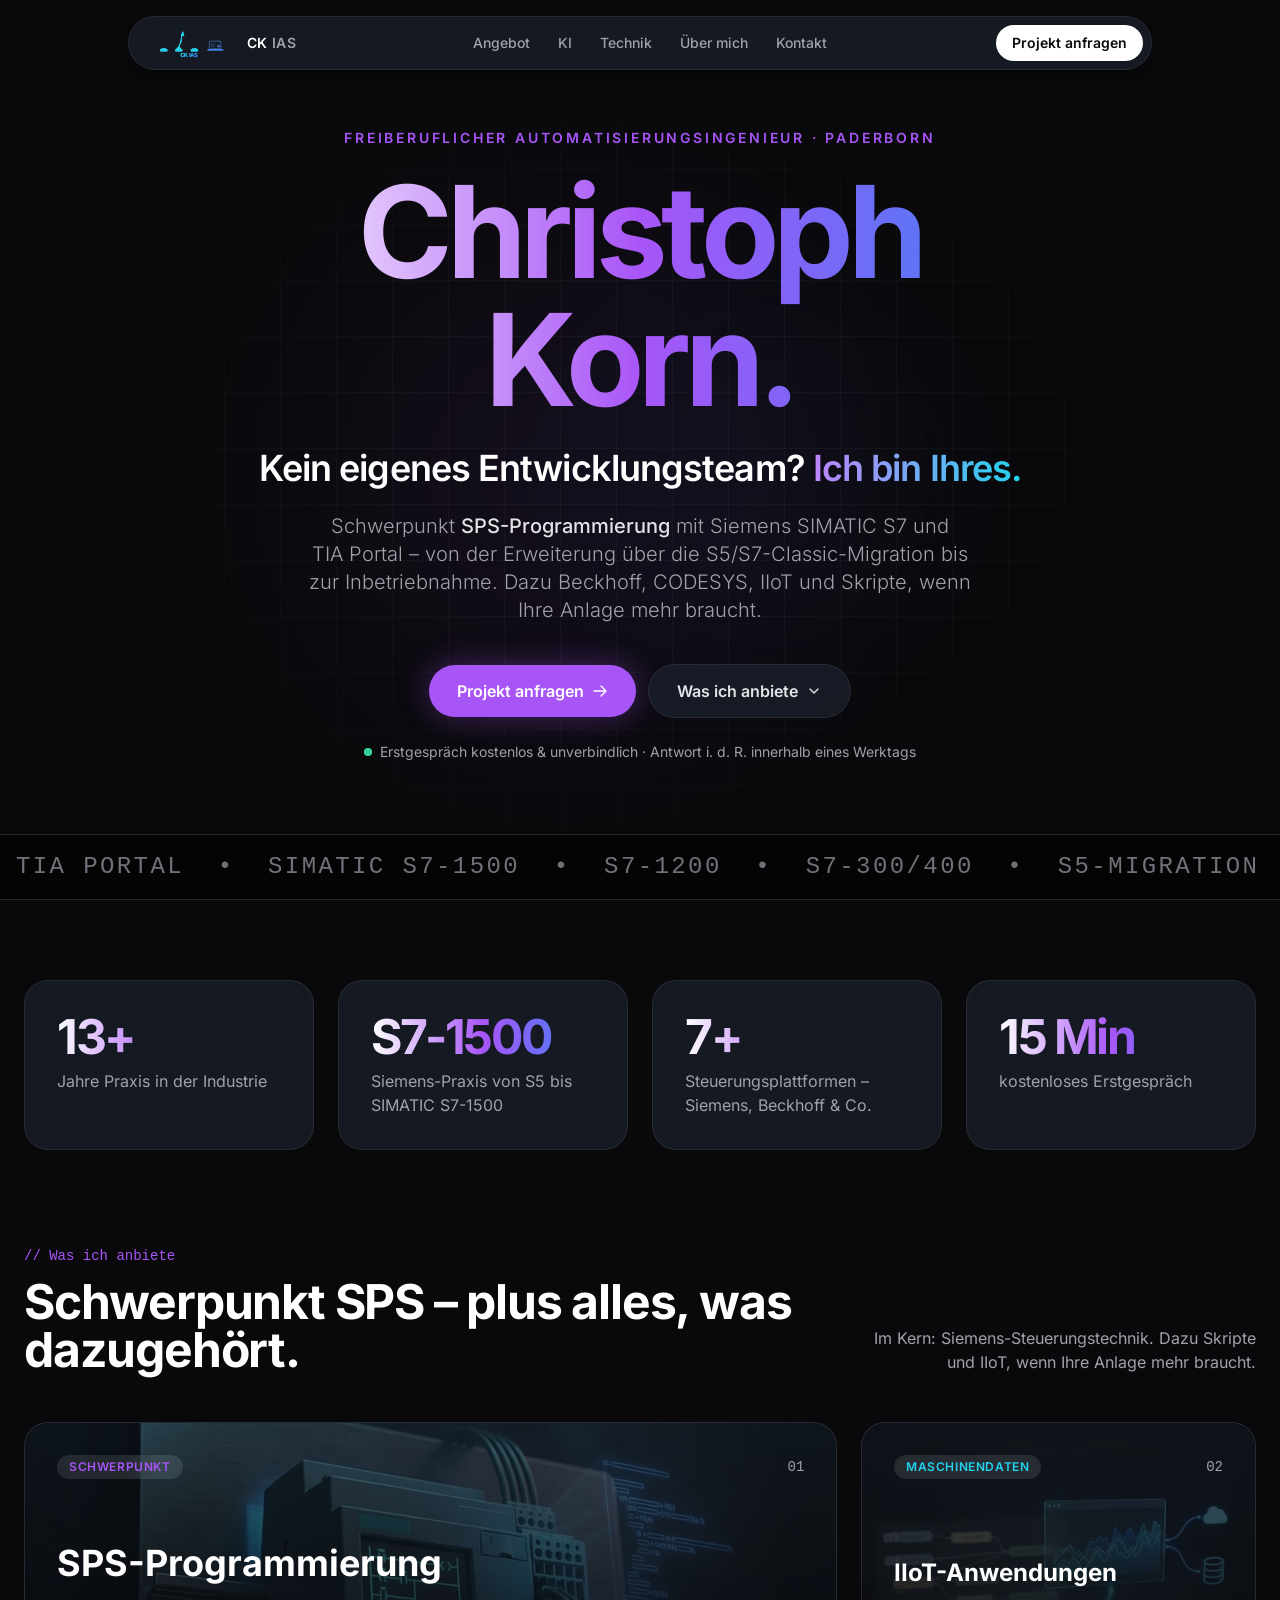
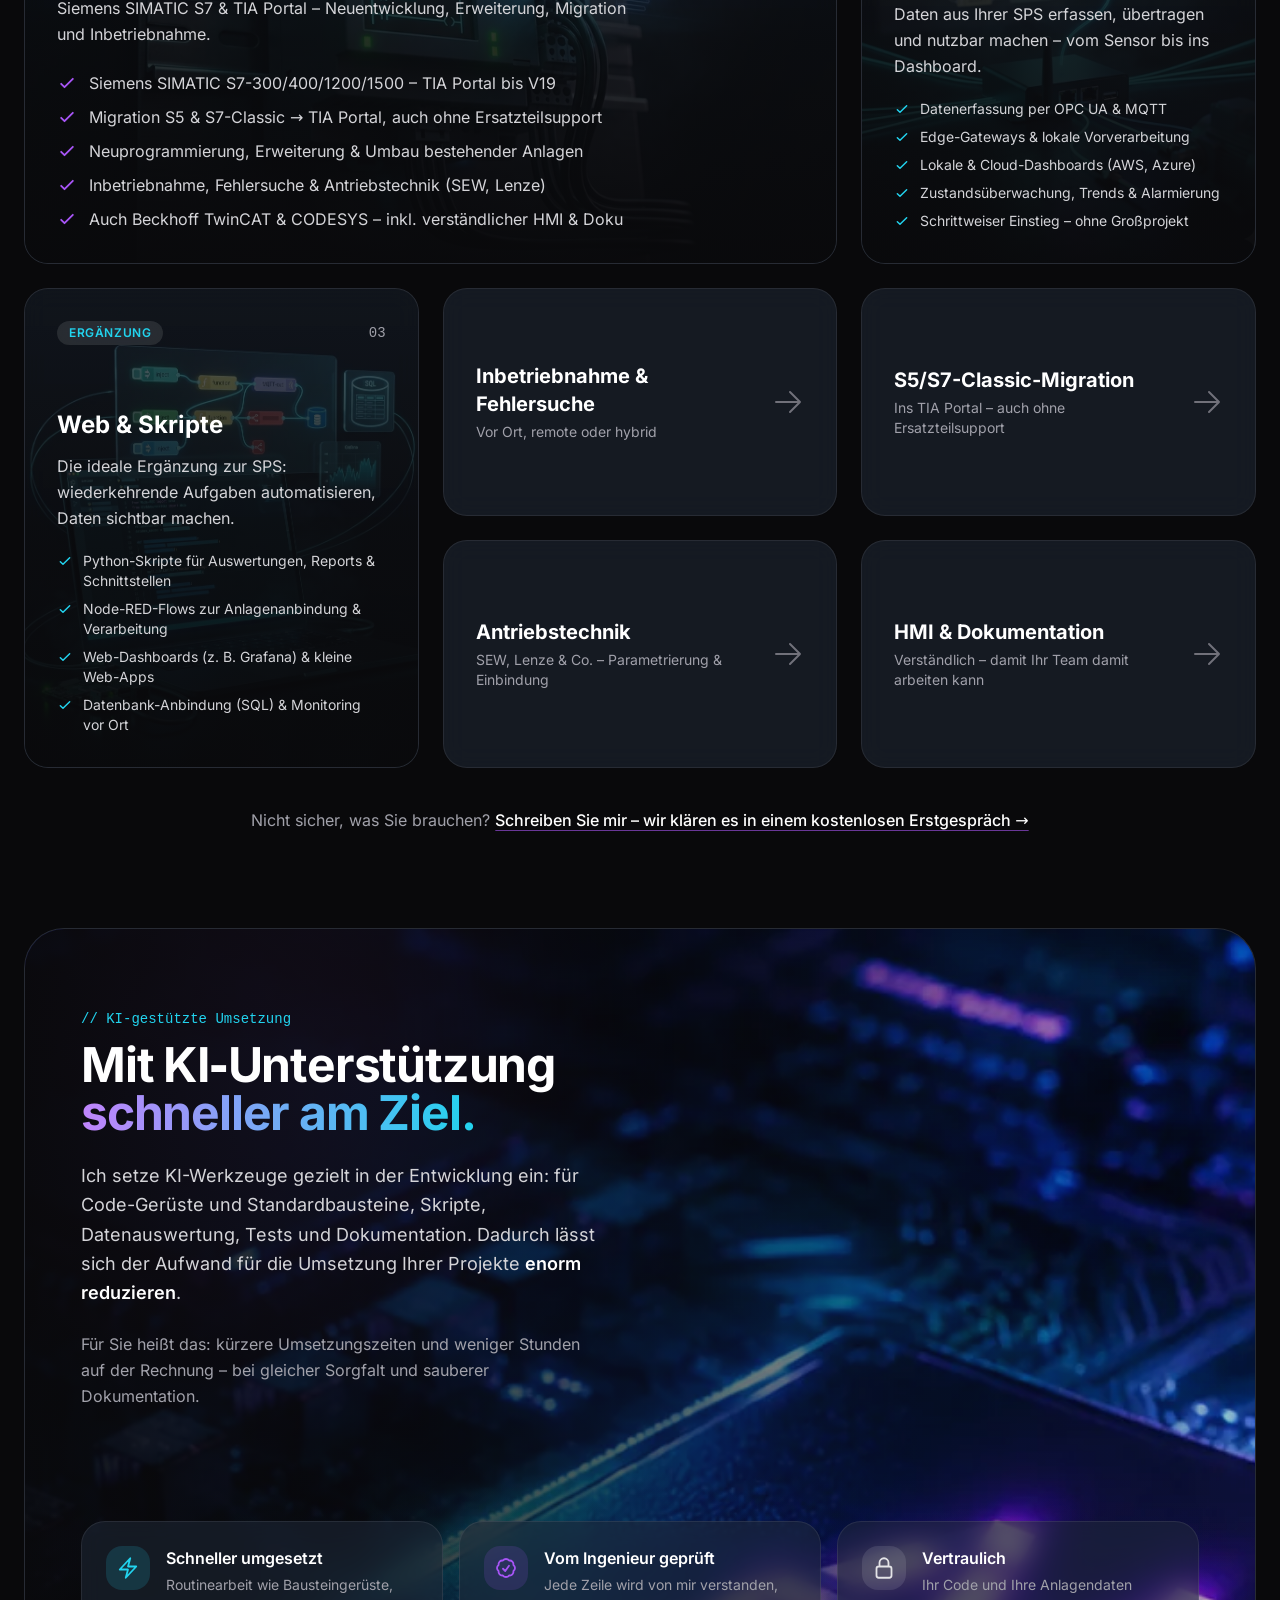
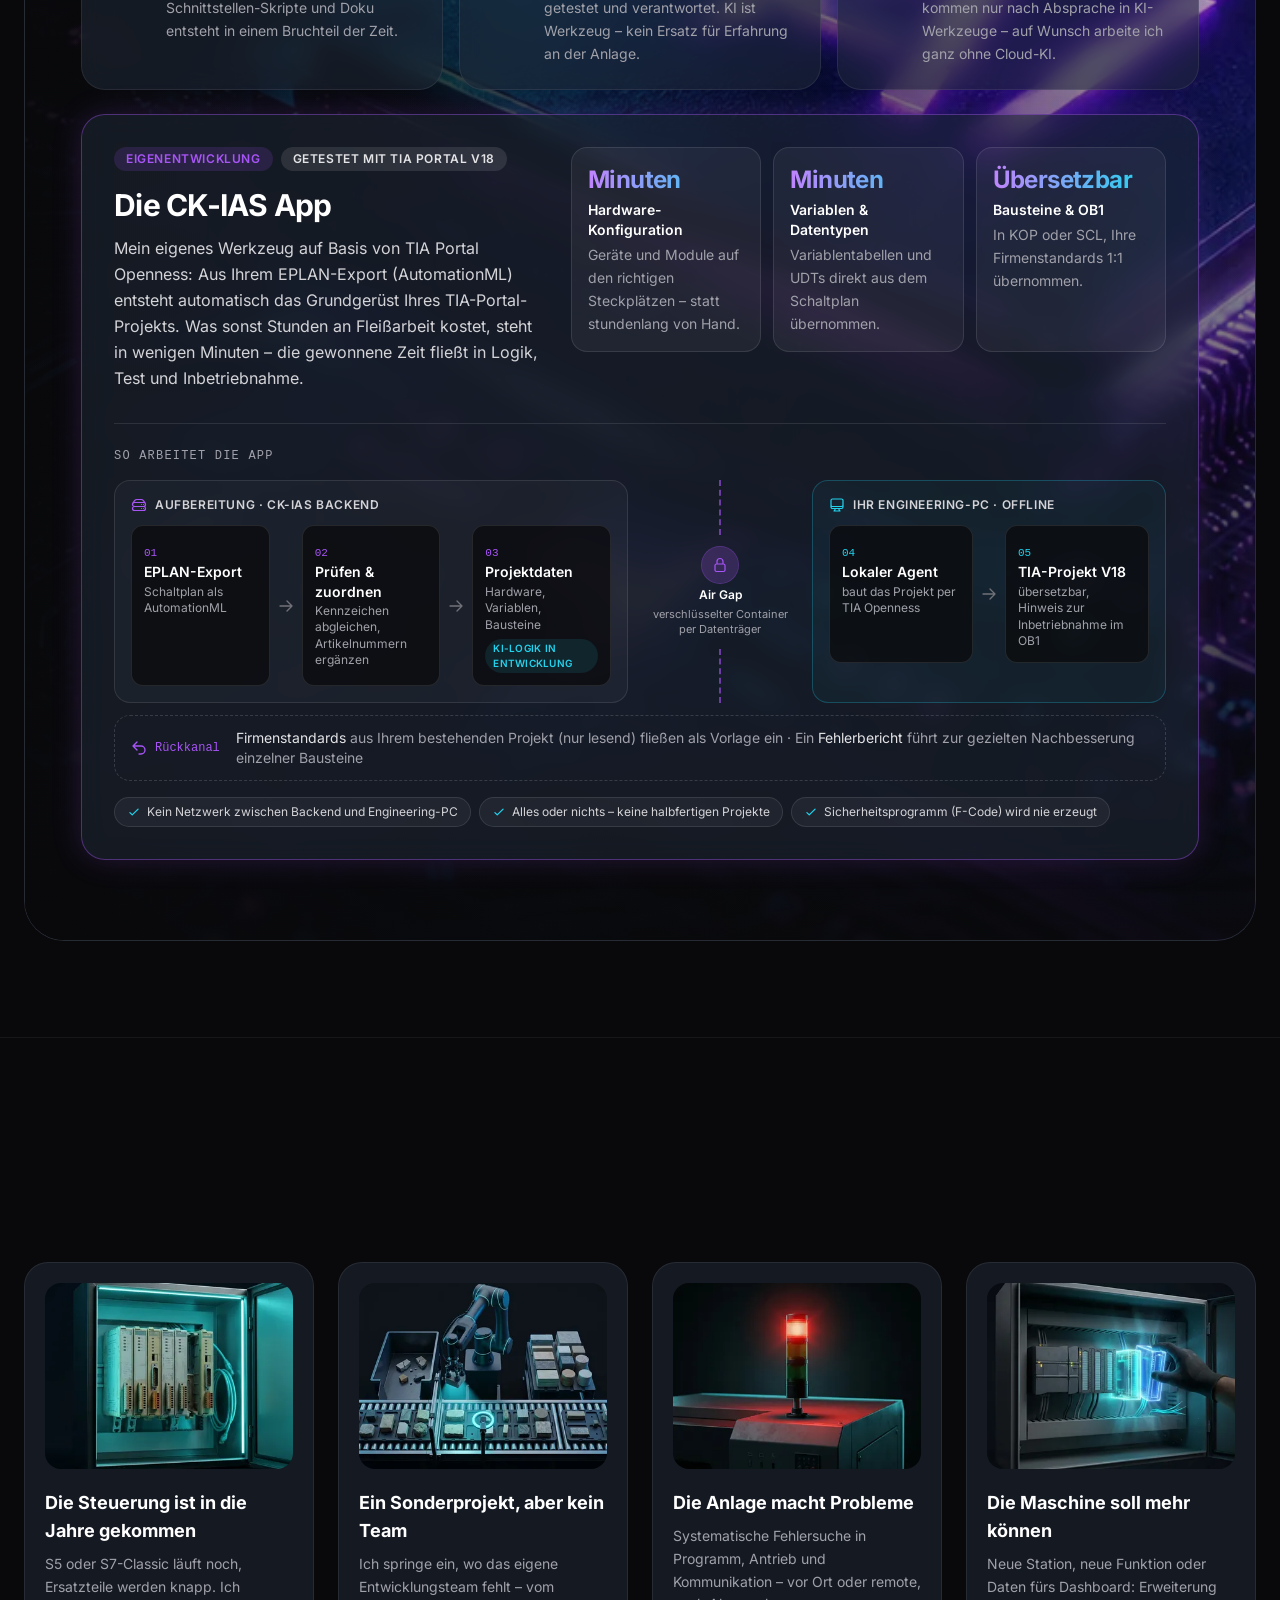
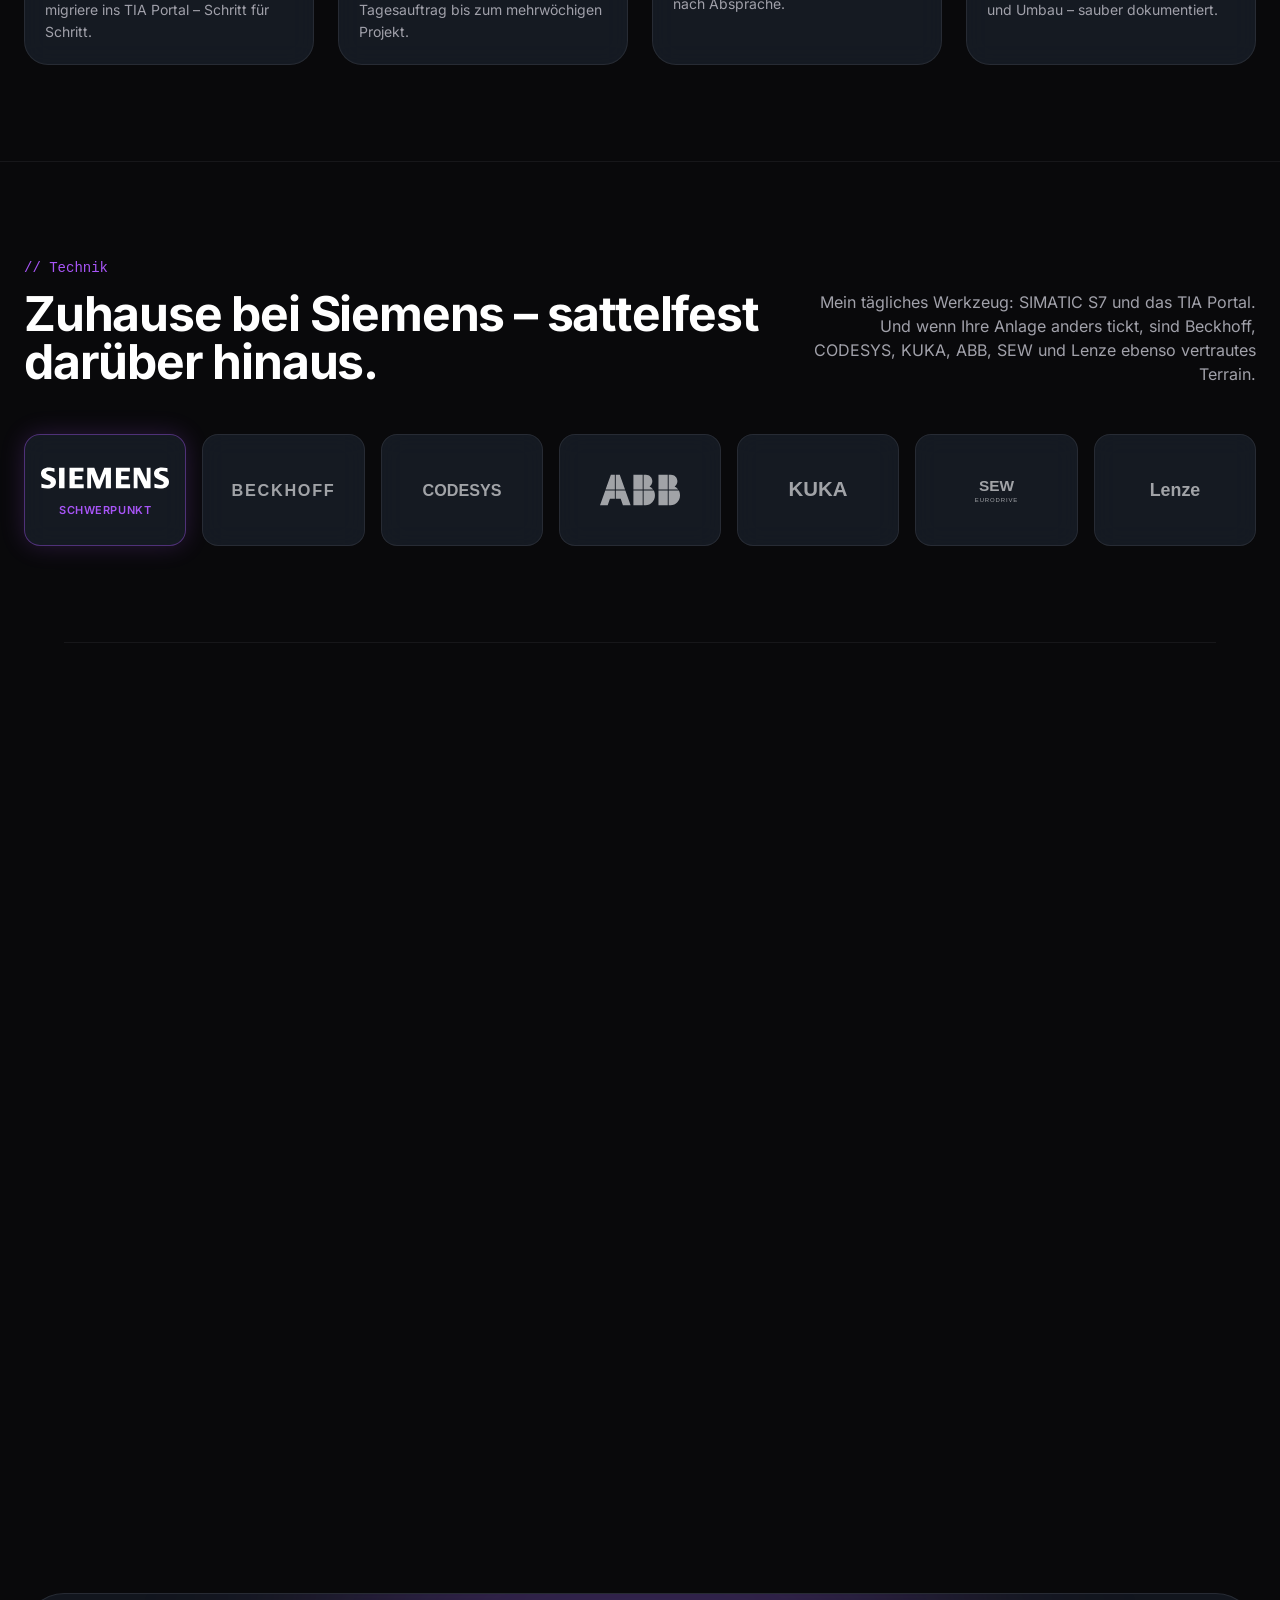
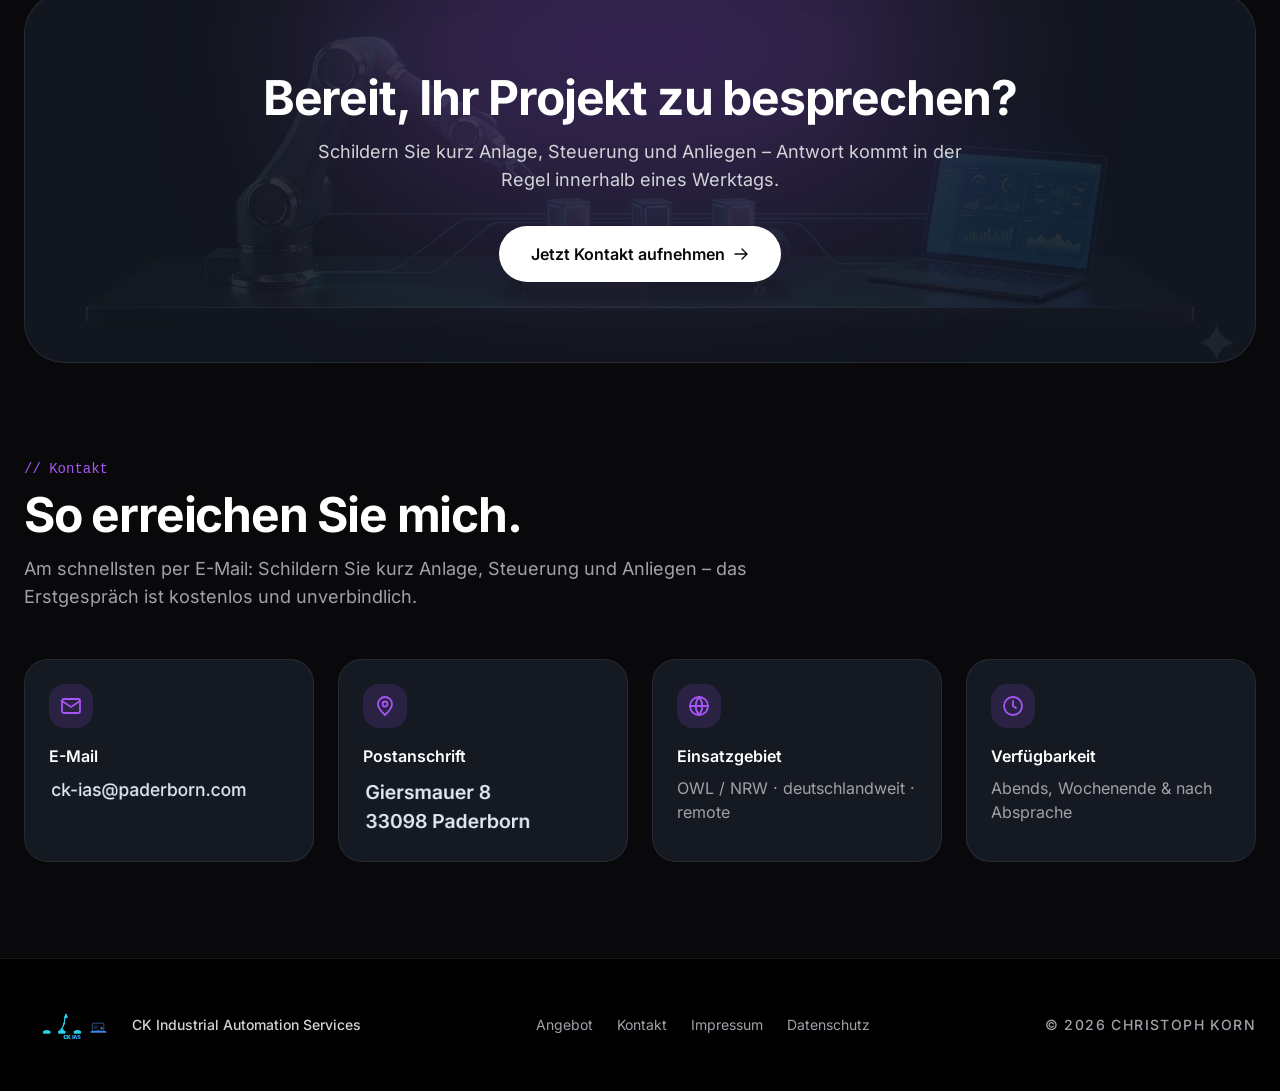
==== commit 2837a52e: "Deploy active website" ====
--- a/index.html
+++ b/index.html
@@ -342,7 +342,7 @@
 
     <!-- ===================== KI-GESTÜTZTE UMSETZUNG ===================== -->
     <section id="ki" class="px-6 max-w-7xl mx-auto pb-24" aria-labelledby="ki-title">
-      <div class="glass-panel relative overflow-hidden rounded-[2.5rem] px-6 py-14 md:px-14 md:py-20" data-reveal>
+      <div class="glass-panel relative overflow-hidden rounded-[2rem] md:rounded-[2.5rem] px-4 sm:px-6 py-12 md:px-14 md:py-20" data-reveal>
         <img src="img/ki_hintergrund.webp" alt="" width="1600" height="900" loading="lazy" decoding="async" class="absolute inset-y-0 left-0 h-full w-full max-w-none object-cover opacity-80 lg:w-[140%] lg:-left-[4%]" aria-hidden="true">
         <div class="absolute -top-32 -left-24 w-[520px] h-[520px] max-w-full bg-neonPurple/25 rounded-full blur-[110px]" aria-hidden="true"></div>
         <div class="absolute inset-0 bg-zinc-950/60 lg:bg-transparent lg:bg-gradient-to-r lg:from-zinc-950/95 lg:via-zinc-950/55 lg:to-transparent" aria-hidden="true"></div>
@@ -394,7 +394,7 @@
           </ul>
 
           <!-- Eigenentwicklung: CK-IAS App (Stand der Angaben: Testprotokoll/Übergabe CK-IAS-APP, 08.08.2026) -->
-          <div class="mt-6 glass-panel rounded-3xl p-6 md:p-8 border-neonPurple/40 shadow-[0_0_30px_rgba(168,85,247,0.18)]">
+          <div class="mt-6 glass-panel rounded-3xl p-4 sm:p-6 md:p-8 border-neonPurple/40 shadow-[0_0_30px_rgba(168,85,247,0.18)]">
             <div class="flex flex-col lg:flex-row lg:items-start gap-8">
               <div class="lg:w-5/12">
                 <div class="flex flex-wrap gap-2 mb-4">
@@ -426,10 +426,92 @@
                 </li>
               </ul>
             </div>
-            <p class="mt-6 pt-5 border-t border-white/10 text-sm text-zinc-400 leading-relaxed">
-              Die Projekterstellung läuft offline auf dem Engineering-PC – ohne Verbindung ins Internet.
-              <span class="text-zinc-300">In Entwicklung:</span> KI-gestützte Erzeugung der Programmlogik.
-            </p>
+
+            <!-- Ablaufgrafik CK-IAS App (Quelle: CK-IAS-APP, Installation_und_Bedienung Kap. 1 + 6, Stand 08/2026) -->
+            <figure class="mt-8 pt-6 border-t border-white/10" aria-labelledby="ckias-flow-title">
+              <p id="ckias-flow-title" class="font-mono text-xs uppercase tracking-widest text-zinc-400 mb-4">So arbeitet die App</p>
+              <figcaption class="sr-only">Ablauf: Der EPLAN-Export wird im CK-IAS Backend geprüft und zu Projektdaten aufbereitet. Ein verschlüsselter Container gelangt ohne Netzwerkverbindung per Datenträger auf den Engineering-PC. Dort erzeugt der lokale Agent per TIA Openness das TIA-Portal-Projekt. Firmenstandards und Fehlerberichte gehen über einen Rückkanal zurück.</figcaption>
+
+              <div class="flex flex-col xl:flex-row xl:items-stretch gap-3 xl:gap-0">
+                <!-- Bereich 1: Backend -->
+                <div class="xl:flex-[3] rounded-2xl border border-white/10 bg-white/[0.03] p-3 md:p-4">
+                  <p class="mb-3 flex items-center gap-2 text-xs font-semibold uppercase tracking-wider text-zinc-300">
+                    <svg xmlns="http://www.w3.org/2000/svg" fill="none" viewBox="0 0 24 24" stroke-width="1.8" stroke="currentColor" class="h-4 w-4 text-neonPurple" aria-hidden="true"><path stroke-linecap="round" stroke-linejoin="round" d="M5.25 14.25h13.5m-13.5 0a3 3 0 0 1-3-3m3 3a3 3 0 1 0 0 6h13.5a3 3 0 1 0 0-6m-16.5-3a3 3 0 0 1 3-3h13.5a3 3 0 0 1 3 3m-19.5 0a4.5 4.5 0 0 1 .9-2.7L5.737 5.1a3.375 3.375 0 0 1 2.7-1.35h7.126c1.062 0 2.062.5 2.7 1.35l2.587 3.45a4.5 4.5 0 0 1 .9 2.7m0 0a3 3 0 0 1-3 3m0 3h.008v.008h-.008v-.008Zm0-6h.008v.008h-.008v-.008Zm-3 6h.008v.008h-.008v-.008Zm0-6h.008v.008h-.008v-.008Z"/></svg>
+                    Aufbereitung · CK-IAS Backend
+                  </p>
+                  <ol class="flex flex-col sm:flex-row gap-2 items-stretch">
+                  <li class="flex-1 rounded-xl bg-zinc-950/70 border border-white/10 p-3">
+                    <span class="font-mono text-[11px] text-neonPurple">01</span>
+                    <p class="text-sm font-semibold text-white leading-snug">EPLAN-Export</p>
+                    <p class="text-xs text-zinc-400 leading-snug mt-0.5">Schaltplan als AutomationML</p>
+                  </li>
+                  <li aria-hidden="true" class="flex items-center justify-center text-zinc-500"><svg xmlns="http://www.w3.org/2000/svg" fill="none" viewBox="0 0 24 24" stroke-width="2" stroke="currentColor" class="h-4 w-4 rotate-90 sm:rotate-0"><path stroke-linecap="round" stroke-linejoin="round" d="M13.5 4.5 21 12m0 0-7.5 7.5M21 12H3"/></svg></li>
+                  <li class="flex-1 rounded-xl bg-zinc-950/70 border border-white/10 p-3">
+                    <span class="font-mono text-[11px] text-neonPurple">02</span>
+                    <p class="text-sm font-semibold text-white leading-snug">Prüfen &amp; zuordnen</p>
+                    <p class="text-xs text-zinc-400 leading-snug mt-0.5">Kennzeichen abgleichen, Artikelnummern ergänzen</p>
+                  </li>
+                  <li aria-hidden="true" class="flex items-center justify-center text-zinc-500"><svg xmlns="http://www.w3.org/2000/svg" fill="none" viewBox="0 0 24 24" stroke-width="2" stroke="currentColor" class="h-4 w-4 rotate-90 sm:rotate-0"><path stroke-linecap="round" stroke-linejoin="round" d="M13.5 4.5 21 12m0 0-7.5 7.5M21 12H3"/></svg></li>
+                  <li class="flex-1 rounded-xl bg-zinc-950/70 border border-white/10 p-3">
+                    <span class="font-mono text-[11px] text-neonPurple">03</span>
+                    <p class="text-sm font-semibold text-white leading-snug">Projektdaten</p>
+                    <p class="text-xs text-zinc-400 leading-snug mt-0.5">Hardware, Variablen, Bausteine</p>
+                    <span class="mt-1.5 inline-block rounded-full bg-neonCyan/10 px-2 py-0.5 text-[10px] font-semibold uppercase tracking-wide text-neonCyan">KI-Logik in Entwicklung</span>
+                  </li>
+                  </ol>
+                </div>
+
+                <!-- Air Gap -->
+                <div class="flex xl:flex-col items-center gap-3 py-1 xl:py-0 xl:px-4">
+                  <span class="flex-1 h-px xl:h-auto xl:w-px border-t-2 xl:border-t-0 xl:border-l-2 border-dashed border-neonPurple/60" aria-hidden="true"></span>
+                  <span class="flex flex-col items-center text-center gap-1 shrink-0 max-w-[9.5rem]">
+                    <span class="flex h-9 w-9 items-center justify-center rounded-full bg-neonPurple/20 text-neonPurple ring-1 ring-neonPurple/40" aria-hidden="true">
+                      <svg xmlns="http://www.w3.org/2000/svg" fill="none" viewBox="0 0 24 24" stroke-width="1.8" stroke="currentColor" class="h-4 w-4"><path stroke-linecap="round" stroke-linejoin="round" d="M16.5 10.5V6.75a4.5 4.5 0 1 0-9 0v3.75m-.75 11.25h10.5a2.25 2.25 0 0 0 2.25-2.25v-6.75a2.25 2.25 0 0 0-2.25-2.25H6.75a2.25 2.25 0 0 0-2.25 2.25v6.75a2.25 2.25 0 0 0 2.25 2.25Z"/></svg>
+                    </span>
+                    <span class="text-xs font-semibold text-white">Air Gap</span>
+                    <span class="text-[11px] leading-snug text-zinc-400">verschlüsselter Container per Datenträger</span>
+                  </span>
+                  <span class="flex-1 h-px xl:h-auto xl:w-px border-t-2 xl:border-t-0 xl:border-l-2 border-dashed border-neonPurple/60" aria-hidden="true"></span>
+                </div>
+
+                <!-- Bereich 2: Engineering-PC -->
+                <div class="xl:flex-[2] rounded-2xl border border-neonCyan/25 bg-neonCyan/[0.04] p-3 md:p-4">
+                  <p class="mb-3 flex items-center gap-2 text-xs font-semibold uppercase tracking-wider text-zinc-300">
+                    <svg xmlns="http://www.w3.org/2000/svg" fill="none" viewBox="0 0 24 24" stroke-width="1.8" stroke="currentColor" class="h-4 w-4 text-neonCyan" aria-hidden="true"><path stroke-linecap="round" stroke-linejoin="round" d="M9 17.25v1.007a3 3 0 0 1-.879 2.122L7.5 21h9l-.621-.621A3 3 0 0 1 15 18.257V17.25m6-12V15a2.25 2.25 0 0 1-2.25 2.25H5.25A2.25 2.25 0 0 1 3 15V5.25m18 0A2.25 2.25 0 0 0 18.75 3H5.25A2.25 2.25 0 0 0 3 5.25m18 0V12a2.25 2.25 0 0 1-2.25 2.25H5.25A2.25 2.25 0 0 1 3 12V5.25"/></svg>
+                    Ihr Engineering-PC · offline
+                  </p>
+                  <ol class="flex flex-col sm:flex-row gap-2 items-stretch">
+                  <li class="flex-1 rounded-xl bg-zinc-950/70 border border-white/10 p-3">
+                    <span class="font-mono text-[11px] text-neonCyan">04</span>
+                    <p class="text-sm font-semibold text-white leading-snug">Lokaler Agent</p>
+                    <p class="text-xs text-zinc-400 leading-snug mt-0.5">baut das Projekt per TIA Openness</p>
+                  </li>
+                  <li aria-hidden="true" class="flex items-center justify-center text-zinc-500"><svg xmlns="http://www.w3.org/2000/svg" fill="none" viewBox="0 0 24 24" stroke-width="2" stroke="currentColor" class="h-4 w-4 rotate-90 sm:rotate-0"><path stroke-linecap="round" stroke-linejoin="round" d="M13.5 4.5 21 12m0 0-7.5 7.5M21 12H3"/></svg></li>
+                  <li class="flex-1 rounded-xl bg-zinc-950/70 border border-white/10 p-3">
+                    <span class="font-mono text-[11px] text-neonCyan">05</span>
+                    <p class="text-sm font-semibold text-white leading-snug">TIA-Projekt V18</p>
+                    <p class="text-xs text-zinc-400 leading-snug mt-0.5">übersetzbar, Hinweis zur Inbetriebnahme im OB1</p>
+                  </li>
+                  </ol>
+                </div>
+              </div>
+
+              <!-- Rückkanal -->
+              <div class="mt-3 flex flex-col md:flex-row md:items-center gap-2 md:gap-4 rounded-2xl border border-dashed border-white/15 px-4 py-3">
+                <span class="flex items-center gap-2 font-mono text-xs text-neonPurple shrink-0">
+                  <svg xmlns="http://www.w3.org/2000/svg" fill="none" viewBox="0 0 24 24" stroke-width="2" stroke="currentColor" class="h-4 w-4" aria-hidden="true"><path stroke-linecap="round" stroke-linejoin="round" d="M9 15 3 9m0 0 6-6M3 9h12a6 6 0 0 1 0 12h-3"/></svg>
+                  Rückkanal
+                </span>
+                <p class="text-xs md:text-sm text-zinc-400 leading-relaxed"><span class="text-zinc-200">Firmenstandards</span> aus Ihrem bestehenden Projekt (nur lesend) fließen als Vorlage ein · Ein <span class="text-zinc-200">Fehlerbericht</span> führt zur gezielten Nachbesserung einzelner Bausteine</p>
+              </div>
+
+              <!-- Garantien -->
+              <ul class="mt-4 flex flex-wrap gap-2 text-xs text-zinc-300">
+                <li class="inline-flex items-center gap-1.5 rounded-full bg-white/5 border border-white/10 px-3 py-1.5"><svg xmlns="http://www.w3.org/2000/svg" fill="none" viewBox="0 0 24 24" stroke-width="2.2" stroke="currentColor" class="h-3.5 w-3.5 text-neonCyan" aria-hidden="true"><path stroke-linecap="round" stroke-linejoin="round" d="m5 13 4 4L19 7"/></svg>Kein Netzwerk zwischen Backend und Engineering-PC</li>
+                <li class="inline-flex items-center gap-1.5 rounded-full bg-white/5 border border-white/10 px-3 py-1.5"><svg xmlns="http://www.w3.org/2000/svg" fill="none" viewBox="0 0 24 24" stroke-width="2.2" stroke="currentColor" class="h-3.5 w-3.5 text-neonCyan" aria-hidden="true"><path stroke-linecap="round" stroke-linejoin="round" d="m5 13 4 4L19 7"/></svg>Alles oder nichts – keine halbfertigen Projekte</li>
+                <li class="inline-flex items-center gap-1.5 rounded-full bg-white/5 border border-white/10 px-3 py-1.5"><svg xmlns="http://www.w3.org/2000/svg" fill="none" viewBox="0 0 24 24" stroke-width="2.2" stroke="currentColor" class="h-3.5 w-3.5 text-neonCyan" aria-hidden="true"><path stroke-linecap="round" stroke-linejoin="round" d="m5 13 4 4L19 7"/></svg>Sicherheitsprogramm (F-Code) wird nie erzeugt</li>
+              </ul>
+            </figure>
           </div>
         </div>
       </div>
--- a/css/site.css
+++ b/css/site.css
@@ -1,2 +1,2 @@
 *,:after,:before{--tw-border-spacing-x:0;--tw-border-spacing-y:0;--tw-translate-x:0;--tw-translate-y:0;--tw-rotate:0;--tw-skew-x:0;--tw-skew-y:0;--tw-scale-x:1;--tw-scale-y:1;--tw-pan-x: ;--tw-pan-y: ;--tw-pinch-zoom: ;--tw-scroll-snap-strictness:proximity;--tw-gradient-from-position: ;--tw-gradient-via-position: ;--tw-gradient-to-position: ;--tw-ordinal: ;--tw-slashed-zero: ;--tw-numeric-figure: ;--tw-numeric-spacing: ;--tw-numeric-fraction: ;--tw-ring-inset: ;--tw-ring-offset-width:0px;--tw-ring-offset-color:#fff;--tw-ring-color:rgba(59,130,246,.5);--tw-ring-offset-shadow:0 0 #0000;--tw-ring-shadow:0 0 #0000;--tw-shadow:0 0 #0000;--tw-shadow-colored:0 0 #0000;--tw-blur: ;--tw-brightness: ;--tw-contrast: ;--tw-grayscale: ;--tw-hue-rotate: ;--tw-invert: ;--tw-saturate: ;--tw-sepia: ;--tw-drop-shadow: ;--tw-backdrop-blur: ;--tw-backdrop-brightness: ;--tw-backdrop-contrast: ;--tw-backdrop-grayscale: ;--tw-backdrop-hue-rotate: ;--tw-backdrop-invert: ;--tw-backdrop-opacity: ;--tw-backdrop-saturate: ;--tw-backdrop-sepia: ;--tw-contain-size: ;--tw-contain-layout: ;--tw-contain-paint: ;--tw-contain-style: }::backdrop{--tw-border-spacing-x:0;--tw-border-spacing-y:0;--tw-translate-x:0;--tw-translate-y:0;--tw-rotate:0;--tw-skew-x:0;--tw-skew-y:0;--tw-scale-x:1;--tw-scale-y:1;--tw-pan-x: ;--tw-pan-y: ;--tw-pinch-zoom: ;--tw-scroll-snap-strictness:proximity;--tw-gradient-from-position: ;--tw-gradient-via-position: ;--tw-gradient-to-position: ;--tw-ordinal: ;--tw-slashed-zero: ;--tw-numeric-figure: ;--tw-numeric-spacing: ;--tw-numeric-fraction: ;--tw-ring-inset: ;--tw-ring-offset-width:0px;--tw-ring-offset-color:#fff;--tw-ring-color:rgba(59,130,246,.5);--tw-ring-offset-shadow:0 0 #0000;--tw-ring-shadow:0 0 #0000;--tw-shadow:0 0 #0000;--tw-shadow-colored:0 0 #0000;--tw-blur: ;--tw-brightness: ;--tw-contrast: ;--tw-grayscale: ;--tw-hue-rotate: ;--tw-invert: ;--tw-saturate: ;--tw-sepia: ;--tw-drop-shadow: ;--tw-backdrop-blur: ;--tw-backdrop-brightness: ;--tw-backdrop-contrast: ;--tw-backdrop-grayscale: ;--tw-backdrop-hue-rotate: ;--tw-backdrop-invert: ;--tw-backdrop-opacity: ;--tw-backdrop-saturate: ;--tw-backdrop-sepia: ;--tw-contain-size: ;--tw-contain-layout: ;--tw-contain-paint: ;--tw-contain-style: }
-/*! tailwindcss v3.4.19 | MIT License | https://tailwindcss.com*/*,:after,:before{box-sizing:border-box;border:0 solid #e5e7eb}:after,:before{--tw-content:""}:host,html{line-height:1.5;-webkit-text-size-adjust:100%;-moz-tab-size:4;-o-tab-size:4;tab-size:4;font-family:Inter,system-ui,-apple-system,Segoe UI,Roboto,sans-serif;font-feature-settings:normal;font-variation-settings:normal;-webkit-tap-highlight-color:transparent}body{margin:0;line-height:inherit}hr{height:0;color:inherit;border-top-width:1px}abbr:where([title]){-webkit-text-decoration:underline dotted;text-decoration:underline dotted}h1,h2,h3,h4,h5,h6{font-size:inherit;font-weight:inherit}a{color:inherit;text-decoration:inherit}b,strong{font-weight:bolder}code,kbd,pre,samp{font-family:ui-monospace,SFMono-Regular,Menlo,Monaco,Consolas,Liberation Mono,Courier New,monospace;font-feature-settings:normal;font-variation-settings:normal;font-size:1em}small{font-size:80%}sub,sup{font-size:75%;line-height:0;position:relative;vertical-align:baseline}sub{bottom:-.25em}sup{top:-.5em}table{text-indent:0;border-color:inherit;border-collapse:collapse}button,input,optgroup,select,textarea{font-family:inherit;font-feature-settings:inherit;font-variation-settings:inherit;font-size:100%;font-weight:inherit;line-height:inherit;letter-spacing:inherit;color:inherit;margin:0;padding:0}button,select{text-transform:none}button,input:where([type=button]),input:where([type=reset]),input:where([type=submit]){-webkit-appearance:button;background-color:transparent;background-image:none}:-moz-focusring{outline:auto}:-moz-ui-invalid{box-shadow:none}progress{vertical-align:baseline}::-webkit-inner-spin-button,::-webkit-outer-spin-button{height:auto}[type=search]{-webkit-appearance:textfield;outline-offset:-2px}::-webkit-search-decoration{-webkit-appearance:none}::-webkit-file-upload-button{-webkit-appearance:button;font:inherit}summary{display:list-item}blockquote,dd,dl,figure,h1,h2,h3,h4,h5,h6,hr,p,pre{margin:0}fieldset{margin:0}fieldset,legend{padding:0}menu,ol,ul{list-style:none;margin:0;padding:0}dialog{padding:0}textarea{resize:vertical}input::-moz-placeholder,textarea::-moz-placeholder{opacity:1;color:#9ca3af}input::placeholder,textarea::placeholder{opacity:1;color:#9ca3af}[role=button],button{cursor:pointer}:disabled{cursor:default}audio,canvas,embed,iframe,img,object,svg,video{display:block;vertical-align:middle}img,video{max-width:100%;height:auto}[hidden]:where(:not([hidden=until-found])){display:none}html{scroll-behavior:smooth;scroll-padding-top:6rem}body{background-color:#09090b}:focus-visible{outline:2px solid #a855f7;outline-offset:3px;border-radius:6px}::-webkit-scrollbar{width:8px}::-webkit-scrollbar-track{background:#09090b}::-webkit-scrollbar-thumb{background:#3f3f46;border-radius:4px}.glass-panel{background:rgba(31,41,55,.55);backdrop-filter:blur(12px);-webkit-backdrop-filter:blur(12px);border:1px solid hsla(0,0%,100%,.08)}.text-gradient{background:linear-gradient(90deg,#fff,#a855f7,#3b82f6);-webkit-background-clip:text;background-clip:text}.text-gradient,.text-gradient-cyan{-webkit-text-fill-color:transparent}.text-gradient-cyan{background:linear-gradient(90deg,#c084fc,#22d3ee);-webkit-background-clip:text;background-clip:text}.glow-hover{transition:box-shadow .3s ease,border-color .3s ease,transform .3s ease}.glow-hover:hover{box-shadow:0 0 20px rgba(168,85,247,.3),inset 0 0 20px rgba(168,85,247,.1);border-color:rgba(168,85,247,.5)}.marquee{overflow:hidden;white-space:nowrap}.marquee-track{display:inline-flex;width:-moz-max-content;width:max-content;animation:marquee 40s linear infinite}.marquee:hover .marquee-track{animation-play-state:paused}@keyframes marquee{0%{transform:translateX(0)}to{transform:translateX(-50%)}}.js [data-reveal]{opacity:0;transform:translateY(18px);transition:opacity .7s ease,transform .7s ease}.js [data-reveal].is-in{opacity:1;transform:none}.contact-img{height:auto;max-width:100%}.grid-bg{background-image:linear-gradient(hsla(0,0%,100%,.035) 1px,transparent 0),linear-gradient(90deg,hsla(0,0%,100%,.035) 1px,transparent 0);background-size:56px 56px;-webkit-mask-image:radial-gradient(ellipse at center,#000 30%,transparent 75%);mask-image:radial-gradient(ellipse at center,#000 30%,transparent 75%)}.sr-only{position:absolute;width:1px;height:1px;padding:0;margin:-1px;overflow:hidden;clip:rect(0,0,0,0);white-space:nowrap;border-width:0}.pointer-events-none{pointer-events:none}.fixed{position:fixed}.absolute{position:absolute}.relative{position:relative}.inset-0{inset:0}.inset-x-0{left:0;right:0}.inset-y-0{top:0;bottom:0}.-bottom-4{bottom:-1rem}.-left-24{left:-6rem}.-right-4{right:-1rem}.-top-24{top:-6rem}.-top-32{top:-8rem}.bottom-0{bottom:0}.bottom-1\/4{bottom:25%}.left-0{left:0}.left-1\/2{left:50%}.left-1\/4{left:25%}.right-0{right:0}.right-1\/4{right:25%}.top-1\/4{top:25%}.top-4{top:1rem}.z-10{z-index:10}.z-50{z-index:50}.order-1{order:1}.order-2{order:2}.col-span-2{grid-column:span 2/span 2}.mx-auto{margin-left:auto;margin-right:auto}.mb-1{margin-bottom:.25rem}.mb-12{margin-bottom:3rem}.mb-16{margin-bottom:4rem}.mb-2{margin-bottom:.5rem}.mb-3{margin-bottom:.75rem}.mb-4{margin-bottom:1rem}.mb-5{margin-bottom:1.25rem}.mb-6{margin-bottom:1.5rem}.mb-8{margin-bottom:2rem}.ml-auto{margin-left:auto}.mt-0\.5{margin-top:.125rem}.mt-1{margin-top:.25rem}.mt-10{margin-top:2.5rem}.mt-12{margin-top:3rem}.mt-2{margin-top:.5rem}.mt-6{margin-top:1.5rem}.mt-8{margin-top:2rem}.mt-auto{margin-top:auto}.block{display:block}.flex{display:flex}.inline-flex{display:inline-flex}.grid{display:grid}.hidden{display:none}.aspect-\[4\/3\]{aspect-ratio:4/3}.aspect-square{aspect-ratio:1/1}.h-10{height:2.5rem}.h-11{height:2.75rem}.h-2{height:.5rem}.h-2\/3{height:66.666667%}.h-28{height:7rem}.h-4{height:1rem}.h-5{height:1.25rem}.h-6{height:1.5rem}.h-7{height:1.75rem}.h-8{height:2rem}.h-9{height:2.25rem}.h-\[300px\]{height:300px}.h-\[34px\]{height:34px}.h-\[400px\]{height:400px}.h-\[500px\]{height:500px}.h-\[520px\]{height:520px}.h-full{height:100%}.min-h-screen{min-height:100vh}.w-10{width:2.5rem}.w-11{width:2.75rem}.w-2{width:.5rem}.w-20{width:5rem}.w-32{width:8rem}.w-4{width:1rem}.w-5{width:1.25rem}.w-6{width:1.5rem}.w-7{width:1.75rem}.w-8{width:2rem}.w-\[170px\]{width:170px}.w-\[200px\]{width:200px}.w-\[400px\]{width:400px}.w-\[500px\]{width:500px}.w-\[520px\]{width:520px}.w-\[600px\]{width:600px}.w-auto{width:auto}.w-full{width:100%}.max-w-2xl{max-width:42rem}.max-w-3xl{max-width:48rem}.max-w-4xl{max-width:56rem}.max-w-5xl{max-width:64rem}.max-w-6xl{max-width:72rem}.max-w-7xl{max-width:80rem}.max-w-\[80vw\]{max-width:80vw}.max-w-\[85\%\]{max-width:85%}.max-w-\[90vw\]{max-width:90vw}.max-w-full{max-width:100%}.max-w-md{max-width:28rem}.max-w-none{max-width:none}.max-w-sm{max-width:24rem}.max-w-xl{max-width:36rem}.flex-none{flex:none}.-translate-x-1\/2{--tw-translate-x:-50%;transform:translate(var(--tw-translate-x),var(--tw-translate-y)) rotate(var(--tw-rotate)) skewX(var(--tw-skew-x)) skewY(var(--tw-skew-y)) scaleX(var(--tw-scale-x)) scaleY(var(--tw-scale-y))}@keyframes ping{75%,to{transform:scale(2);opacity:0}}.animate-ping{animation:ping 1s cubic-bezier(0,0,.2,1) infinite}@keyframes pulse{50%{opacity:.5}}.animate-pulse{animation:pulse 2s cubic-bezier(.4,0,.6,1) infinite}.cursor-pointer{cursor:pointer}.auto-rows-\[minmax\(190px\2c auto\)\]{grid-auto-rows:minmax(190px,auto)}.grid-cols-1{grid-template-columns:repeat(1,minmax(0,1fr))}.grid-cols-2{grid-template-columns:repeat(2,minmax(0,1fr))}.flex-col{flex-direction:column}.flex-wrap{flex-wrap:wrap}.items-center{align-items:center}.justify-center{justify-content:center}.justify-between{justify-content:space-between}.gap-1{gap:.25rem}.gap-12{gap:3rem}.gap-16{gap:4rem}.gap-2{gap:.5rem}.gap-2\.5{gap:.625rem}.gap-3{gap:.75rem}.gap-4{gap:1rem}.gap-6{gap:1.5rem}.gap-8{gap:2rem}.gap-x-6{-moz-column-gap:1.5rem;column-gap:1.5rem}.gap-y-2{row-gap:.5rem}.overflow-hidden{overflow:hidden}.whitespace-nowrap{white-space:nowrap}.rounded-2xl{border-radius:1rem}.rounded-3xl{border-radius:1.5rem}.rounded-\[2\.5rem\]{border-radius:2.5rem}.rounded-\[3rem\]{border-radius:3rem}.rounded-full{border-radius:9999px}.border{border-width:1px}.border-2{border-width:2px}.border-b{border-bottom-width:1px}.border-t{border-top-width:1px}.border-neonPurple\/30{border-color:rgba(168,85,247,.3)}.border-neonPurple\/40{border-color:rgba(168,85,247,.4)}.border-white\/10{border-color:hsla(0,0%,100%,.1)}.border-zinc-800{--tw-border-opacity:1;border-color:rgb(39 39 42/var(--tw-border-opacity,1))}.border-zinc-800\/50{border-color:rgba(39,39,42,.5)}.border-zinc-900{--tw-border-opacity:1;border-color:rgb(24 24 27/var(--tw-border-opacity,1))}.bg-black{--tw-bg-opacity:1;background-color:rgb(0 0 0/var(--tw-bg-opacity,1))}.bg-black\/50{background-color:rgba(0,0,0,.5)}.bg-blue-500\/10{background-color:rgba(59,130,246,.1)}.bg-emerald-400{--tw-bg-opacity:1;background-color:rgb(52 211 153/var(--tw-bg-opacity,1))}.bg-neonCyan\/15{background-color:rgba(34,211,238,.15)}.bg-neonPurple{--tw-bg-opacity:1;background-color:rgb(168 85 247/var(--tw-bg-opacity,1))}.bg-neonPurple\/15{background-color:rgba(168,85,247,.15)}.bg-neonPurple\/20{background-color:rgba(168,85,247,.2)}.bg-neonPurple\/25{background-color:rgba(168,85,247,.25)}.bg-white{--tw-bg-opacity:1;background-color:rgb(255 255 255/var(--tw-bg-opacity,1))}.bg-white\/10{background-color:hsla(0,0%,100%,.1)}.bg-white\/5{background-color:hsla(0,0%,100%,.05)}.bg-zinc-950{--tw-bg-opacity:1;background-color:rgb(9 9 11/var(--tw-bg-opacity,1))}.bg-zinc-950\/60{background-color:rgba(9,9,11,.6)}.bg-gradient-to-b{background-image:linear-gradient(to bottom,var(--tw-gradient-stops))}.bg-gradient-to-t{background-image:linear-gradient(to top,var(--tw-gradient-stops))}.from-zinc-950\/10{--tw-gradient-from:rgba(9,9,11,.1) var(--tw-gradient-from-position);--tw-gradient-to:rgba(9,9,11,0) var(--tw-gradient-to-position);--tw-gradient-stops:var(--tw-gradient-from),var(--tw-gradient-to)}.from-zinc-950\/90{--tw-gradient-from:rgba(9,9,11,.9) var(--tw-gradient-from-position);--tw-gradient-to:rgba(9,9,11,0) var(--tw-gradient-to-position);--tw-gradient-stops:var(--tw-gradient-from),var(--tw-gradient-to)}.via-zinc-950\/70{--tw-gradient-to:rgba(9,9,11,0) var(--tw-gradient-to-position);--tw-gradient-stops:var(--tw-gradient-from),rgba(9,9,11,.7) var(--tw-gradient-via-position),var(--tw-gradient-to)}.to-transparent{--tw-gradient-to:transparent var(--tw-gradient-to-position)}.to-zinc-950\/95{--tw-gradient-to:rgba(9,9,11,.95) var(--tw-gradient-to-position)}.object-cover{-o-object-fit:cover;object-fit:cover}.p-3{padding:.75rem}.p-4{padding:1rem}.p-5{padding:1.25rem}.p-6{padding:1.5rem}.p-8{padding:2rem}.px-3{padding-left:.75rem;padding-right:.75rem}.px-4{padding-left:1rem;padding-right:1rem}.px-6{padding-left:1.5rem;padding-right:1.5rem}.px-7{padding-left:1.75rem;padding-right:1.75rem}.px-8{padding-left:2rem;padding-right:2rem}.py-1{padding-top:.25rem;padding-bottom:.25rem}.py-12{padding-top:3rem;padding-bottom:3rem}.py-14{padding-top:3.5rem;padding-bottom:3.5rem}.py-16{padding-top:4rem;padding-bottom:4rem}.py-2{padding-top:.5rem;padding-bottom:.5rem}.py-24{padding-top:6rem;padding-bottom:6rem}.py-3{padding-top:.75rem;padding-bottom:.75rem}.py-3\.5{padding-top:.875rem;padding-bottom:.875rem}.py-4{padding-top:1rem;padding-bottom:1rem}.pb-0{padding-bottom:0}.pb-1{padding-bottom:.25rem}.pb-2{padding-bottom:.5rem}.pb-24{padding-bottom:6rem}.pl-3{padding-left:.75rem}.pr-2{padding-right:.5rem}.pt-2{padding-top:.5rem}.pt-20{padding-top:5rem}.pt-32{padding-top:8rem}.pt-5{padding-top:1.25rem}.text-center{text-align:center}.font-mono{font-family:ui-monospace,SFMono-Regular,Menlo,Monaco,Consolas,Liberation Mono,Courier New,monospace}.font-sans{font-family:Inter,system-ui,-apple-system,Segoe UI,Roboto,sans-serif}.text-2xl{font-size:1.5rem;line-height:2rem}.text-3xl{font-size:1.875rem;line-height:2.25rem}.text-4xl{font-size:2.25rem;line-height:2.5rem}.text-6xl{font-size:3.75rem;line-height:1}.text-\[1\.75rem\]{font-size:1.75rem}.text-\[11px\]{font-size:11px}.text-base{font-size:1rem;line-height:1.5rem}.text-lg{font-size:1.125rem;line-height:1.75rem}.text-sm{font-size:.875rem;line-height:1.25rem}.text-xl{font-size:1.25rem;line-height:1.75rem}.text-xs{font-size:.75rem;line-height:1rem}.font-bold{font-weight:700}.font-light{font-weight:300}.font-medium{font-weight:500}.font-semibold{font-weight:600}.uppercase{text-transform:uppercase}.leading-\[0\.95\]{line-height:.95}.leading-relaxed{line-height:1.625}.tracking-\[0\.2em\]{letter-spacing:.2em}.tracking-tight{letter-spacing:-.025em}.tracking-tighter{letter-spacing:-.05em}.tracking-wide{letter-spacing:.025em}.tracking-wider{letter-spacing:.05em}.tracking-widest{letter-spacing:.1em}.text-neonCyan{--tw-text-opacity:1;color:rgb(34 211 238/var(--tw-text-opacity,1))}.text-neonPurple{--tw-text-opacity:1;color:rgb(168 85 247/var(--tw-text-opacity,1))}.text-white{--tw-text-opacity:1;color:rgb(255 255 255/var(--tw-text-opacity,1))}.text-zinc-100{--tw-text-opacity:1;color:rgb(244 244 245/var(--tw-text-opacity,1))}.text-zinc-200{--tw-text-opacity:1;color:rgb(228 228 231/var(--tw-text-opacity,1))}.text-zinc-300{--tw-text-opacity:1;color:rgb(212 212 216/var(--tw-text-opacity,1))}.text-zinc-400{--tw-text-opacity:1;color:rgb(161 161 170/var(--tw-text-opacity,1))}.text-zinc-500{--tw-text-opacity:1;color:rgb(113 113 122/var(--tw-text-opacity,1))}.text-zinc-950{--tw-text-opacity:1;color:rgb(9 9 11/var(--tw-text-opacity,1))}.underline{text-decoration-line:underline}.decoration-neonPurple\/60{text-decoration-color:rgba(168,85,247,.6)}.underline-offset-4{text-underline-offset:4px}.antialiased{-webkit-font-smoothing:antialiased;-moz-osx-font-smoothing:grayscale}.opacity-10{opacity:.1}.opacity-30{opacity:.3}.opacity-40{opacity:.4}.opacity-50{opacity:.5}.opacity-60{opacity:.6}.opacity-80{opacity:.8}.opacity-90{opacity:.9}.shadow-\[0_0_24px_rgba\(168\2c 85\2c 247\2c 0\.2\)\]{--tw-shadow:0 0 24px rgba(168,85,247,.2);--tw-shadow-colored:0 0 24px var(--tw-shadow-color);box-shadow:var(--tw-ring-offset-shadow,0 0 #0000),var(--tw-ring-shadow,0 0 #0000),var(--tw-shadow)}.shadow-\[0_0_30px_rgba\(168\2c 85\2c 247\2c 0\.18\)\]{--tw-shadow:0 0 30px rgba(168,85,247,.18);--tw-shadow-colored:0 0 30px var(--tw-shadow-color);box-shadow:var(--tw-ring-offset-shadow,0 0 #0000),var(--tw-ring-shadow,0 0 #0000),var(--tw-shadow)}.shadow-\[0_0_30px_rgba\(168\2c 85\2c 247\2c 0\.35\)\]{--tw-shadow:0 0 30px rgba(168,85,247,.35);--tw-shadow-colored:0 0 30px var(--tw-shadow-color)}.shadow-\[0_0_30px_rgba\(168\2c 85\2c 247\2c 0\.35\)\],.shadow-lg{box-shadow:var(--tw-ring-offset-shadow,0 0 #0000),var(--tw-ring-shadow,0 0 #0000),var(--tw-shadow)}.shadow-lg{--tw-shadow:0 10px 15px -3px rgba(0,0,0,.1),0 4px 6px -4px rgba(0,0,0,.1);--tw-shadow-colored:0 10px 15px -3px var(--tw-shadow-color),0 4px 6px -4px var(--tw-shadow-color)}.shadow-black\/30{--tw-shadow-color:rgba(0,0,0,.3);--tw-shadow:var(--tw-shadow-colored)}.shadow-black\/40{--tw-shadow-color:rgba(0,0,0,.4);--tw-shadow:var(--tw-shadow-colored)}.blur-\[100px\]{--tw-blur:blur(100px)}.blur-\[100px\],.blur-\[110px\]{filter:var(--tw-blur) var(--tw-brightness) var(--tw-contrast) var(--tw-grayscale) var(--tw-hue-rotate) var(--tw-invert) var(--tw-saturate) var(--tw-sepia) var(--tw-drop-shadow)}.blur-\[110px\]{--tw-blur:blur(110px)}.blur-\[80px\]{--tw-blur:blur(80px)}.blur-\[80px\],.brightness-0{filter:var(--tw-blur) var(--tw-brightness) var(--tw-contrast) var(--tw-grayscale) var(--tw-hue-rotate) var(--tw-invert) var(--tw-saturate) var(--tw-sepia) var(--tw-drop-shadow)}.brightness-0{--tw-brightness:brightness(0)}.grayscale-\[30\%\]{--tw-grayscale:grayscale(30%)}.grayscale-\[30\%\],.invert{filter:var(--tw-blur) var(--tw-brightness) var(--tw-contrast) var(--tw-grayscale) var(--tw-hue-rotate) var(--tw-invert) var(--tw-saturate) var(--tw-sepia) var(--tw-drop-shadow)}.invert{--tw-invert:invert(100%)}.backdrop-blur-md{--tw-backdrop-blur:blur(12px)}.backdrop-blur-md,.backdrop-blur-sm{-webkit-backdrop-filter:var(--tw-backdrop-blur) var(--tw-backdrop-brightness) var(--tw-backdrop-contrast) var(--tw-backdrop-grayscale) var(--tw-backdrop-hue-rotate) var(--tw-backdrop-invert) var(--tw-backdrop-opacity) var(--tw-backdrop-saturate) var(--tw-backdrop-sepia);backdrop-filter:var(--tw-backdrop-blur) var(--tw-backdrop-brightness) var(--tw-backdrop-contrast) var(--tw-backdrop-grayscale) var(--tw-backdrop-hue-rotate) var(--tw-backdrop-invert) var(--tw-backdrop-opacity) var(--tw-backdrop-saturate) var(--tw-backdrop-sepia)}.backdrop-blur-sm{--tw-backdrop-blur:blur(4px)}.transition-all{transition-property:all;transition-timing-function:cubic-bezier(.4,0,.2,1);transition-duration:.15s}.transition-colors{transition-property:color,background-color,border-color,text-decoration-color,fill,stroke;transition-timing-function:cubic-bezier(.4,0,.2,1);transition-duration:.15s}.transition-opacity{transition-property:opacity;transition-timing-function:cubic-bezier(.4,0,.2,1);transition-duration:.15s}.transition-shadow{transition-property:box-shadow;transition-timing-function:cubic-bezier(.4,0,.2,1);transition-duration:.15s}.transition-transform{transition-property:transform;transition-timing-function:cubic-bezier(.4,0,.2,1);transition-duration:.15s}.duration-200{transition-duration:.2s}.duration-300{transition-duration:.3s}.duration-700{transition-duration:.7s}@media (prefers-reduced-motion:reduce){html{scroll-behavior:auto}.marquee-track{animation:none}.js [data-reveal]{opacity:1;transform:none;transition:none}*,:after,:before{animation-duration:.01ms!important;animation-iteration-count:1!important;transition-duration:.01ms!important}}.selection\:bg-neonPurple ::-moz-selection{--tw-bg-opacity:1;background-color:rgb(168 85 247/var(--tw-bg-opacity,1))}.selection\:bg-neonPurple ::selection{--tw-bg-opacity:1;background-color:rgb(168 85 247/var(--tw-bg-opacity,1))}.selection\:text-black ::-moz-selection{--tw-text-opacity:1;color:rgb(0 0 0/var(--tw-text-opacity,1))}.selection\:text-black ::selection{--tw-text-opacity:1;color:rgb(0 0 0/var(--tw-text-opacity,1))}.selection\:bg-neonPurple::-moz-selection{--tw-bg-opacity:1;background-color:rgb(168 85 247/var(--tw-bg-opacity,1))}.selection\:bg-neonPurple::selection{--tw-bg-opacity:1;background-color:rgb(168 85 247/var(--tw-bg-opacity,1))}.selection\:text-black::-moz-selection{--tw-text-opacity:1;color:rgb(0 0 0/var(--tw-text-opacity,1))}.selection\:text-black::selection{--tw-text-opacity:1;color:rgb(0 0 0/var(--tw-text-opacity,1))}.hover\:bg-neonPurple:hover{--tw-bg-opacity:1;background-color:rgb(168 85 247/var(--tw-bg-opacity,1))}.hover\:bg-purple-400:hover{--tw-bg-opacity:1;background-color:rgb(192 132 252/var(--tw-bg-opacity,1))}.hover\:bg-white\/5:hover{background-color:hsla(0,0%,100%,.05)}.hover\:text-neonPurple:hover{--tw-text-opacity:1;color:rgb(168 85 247/var(--tw-text-opacity,1))}.hover\:text-white:hover{--tw-text-opacity:1;color:rgb(255 255 255/var(--tw-text-opacity,1))}.hover\:decoration-neonPurple:hover{text-decoration-color:#a855f7}.hover\:shadow-\[0_0_40px_rgba\(168\2c 85\2c 247\2c 0\.55\)\]:hover{--tw-shadow:0 0 40px rgba(168,85,247,.55);--tw-shadow-colored:0 0 40px var(--tw-shadow-color);box-shadow:var(--tw-ring-offset-shadow,0 0 #0000),var(--tw-ring-shadow,0 0 #0000),var(--tw-shadow)}.focus\:not-sr-only:focus{position:static;width:auto;height:auto;padding:0;margin:0;overflow:visible;clip:auto;white-space:normal}.focus\:fixed:focus{position:fixed}.focus\:left-4:focus{left:1rem}.focus\:top-4:focus{top:1rem}.focus\:z-\[60\]:focus{z-index:60}.focus\:rounded-full:focus{border-radius:9999px}.focus\:bg-neonPurple:focus{--tw-bg-opacity:1;background-color:rgb(168 85 247/var(--tw-bg-opacity,1))}.focus\:px-4:focus{padding-left:1rem;padding-right:1rem}.focus\:py-2:focus{padding-top:.5rem;padding-bottom:.5rem}.focus\:font-semibold:focus{font-weight:600}.focus\:text-black:focus{--tw-text-opacity:1;color:rgb(0 0 0/var(--tw-text-opacity,1))}.group:hover .group-hover\:translate-x-1{--tw-translate-x:0.25rem}.group:hover .group-hover\:translate-x-1,.group:hover .group-hover\:translate-x-2{transform:translate(var(--tw-translate-x),var(--tw-translate-y)) rotate(var(--tw-rotate)) skewX(var(--tw-skew-x)) skewY(var(--tw-skew-y)) scaleX(var(--tw-scale-x)) scaleY(var(--tw-scale-y))}.group:hover .group-hover\:translate-x-2{--tw-translate-x:0.5rem}.group:hover .group-hover\:scale-105{--tw-scale-x:1.05;--tw-scale-y:1.05;transform:translate(var(--tw-translate-x),var(--tw-translate-y)) rotate(var(--tw-rotate)) skewX(var(--tw-skew-x)) skewY(var(--tw-skew-y)) scaleX(var(--tw-scale-x)) scaleY(var(--tw-scale-y))}.group:hover .group-hover\:text-white{--tw-text-opacity:1;color:rgb(255 255 255/var(--tw-text-opacity,1))}.group:hover .group-hover\:opacity-100{opacity:1}.group:hover .group-hover\:grayscale-0{--tw-grayscale:grayscale(0);filter:var(--tw-blur) var(--tw-brightness) var(--tw-contrast) var(--tw-grayscale) var(--tw-hue-rotate) var(--tw-invert) var(--tw-saturate) var(--tw-sepia) var(--tw-drop-shadow)}@media (min-width:640px){.sm\:col-span-4{grid-column:span 4/span 4}.sm\:inline{display:inline}.sm\:w-auto{width:auto}.sm\:grid-cols-2{grid-template-columns:repeat(2,minmax(0,1fr))}.sm\:grid-cols-3{grid-template-columns:repeat(3,minmax(0,1fr))}.sm\:grid-cols-4{grid-template-columns:repeat(4,minmax(0,1fr))}.sm\:flex-row{flex-direction:row}.sm\:px-6{padding-left:1.5rem;padding-right:1.5rem}.sm\:text-3xl{font-size:1.875rem;line-height:2.25rem}.sm\:text-4xl{font-size:2.25rem;line-height:2.5rem}.sm\:text-7xl{font-size:4.5rem;line-height:1}.sm\:text-sm{font-size:.875rem;line-height:1.25rem}}@media (min-width:768px){.md\:order-1{order:1}.md\:order-2{order:2}.md\:col-span-1{grid-column:span 1/span 1}.md\:col-span-2{grid-column:span 2/span 2}.md\:col-span-6{grid-column:span 6/span 6}.md\:row-span-2{grid-row:span 2/span 2}.md\:flex{display:flex}.md\:inline-flex{display:inline-flex}.md\:hidden{display:none}.md\:grid-cols-12{grid-template-columns:repeat(12,minmax(0,1fr))}.md\:grid-cols-3{grid-template-columns:repeat(3,minmax(0,1fr))}.md\:flex-row{flex-direction:row}.md\:items-end{align-items:flex-end}.md\:justify-between{justify-content:space-between}.md\:gap-6{gap:1.5rem}.md\:rounded-\[4rem\]{border-radius:4rem}.md\:p-8{padding:2rem}.md\:px-14{padding-left:3.5rem;padding-right:3.5rem}.md\:px-16{padding-left:4rem;padding-right:4rem}.md\:py-20{padding-top:5rem;padding-bottom:5rem}.md\:text-right{text-align:right}.md\:text-2xl{font-size:1.5rem;line-height:2rem}.md\:text-3xl{font-size:1.875rem;line-height:2.25rem}.md\:text-4xl{font-size:2.25rem;line-height:2.5rem}.md\:text-5xl{font-size:3rem;line-height:1}.md\:text-9xl{font-size:8rem;line-height:1}.md\:text-base{font-size:1rem;line-height:1.5rem}.md\:text-xl{font-size:1.25rem;line-height:1.75rem}}@media (min-width:1024px){.lg\:-left-\[4\%\]{left:-4%}.lg\:col-span-1{grid-column:span 1/span 1}.lg\:mt-28{margin-top:7rem}.lg\:w-5\/12{width:41.666667%}.lg\:w-7\/12{width:58.333333%}.lg\:w-\[140\%\]{width:140%}.lg\:max-w-\[46\%\]{max-width:46%}.lg\:grid-cols-1{grid-template-columns:repeat(1,minmax(0,1fr))}.lg\:grid-cols-3{grid-template-columns:repeat(3,minmax(0,1fr))}.lg\:grid-cols-4{grid-template-columns:repeat(4,minmax(0,1fr))}.lg\:grid-cols-7{grid-template-columns:repeat(7,minmax(0,1fr))}.lg\:flex-row{flex-direction:row}.lg\:items-start{align-items:flex-start}.lg\:bg-transparent{background-color:transparent}.lg\:bg-gradient-to-r{background-image:linear-gradient(to right,var(--tw-gradient-stops))}.lg\:from-zinc-950\/95{--tw-gradient-from:rgba(9,9,11,.95) var(--tw-gradient-from-position);--tw-gradient-to:rgba(9,9,11,0) var(--tw-gradient-to-position);--tw-gradient-stops:var(--tw-gradient-from),var(--tw-gradient-to)}.lg\:via-zinc-950\/55{--tw-gradient-to:rgba(9,9,11,0) var(--tw-gradient-to-position);--tw-gradient-stops:var(--tw-gradient-from),rgba(9,9,11,.55) var(--tw-gradient-via-position),var(--tw-gradient-to)}.lg\:to-transparent{--tw-gradient-to:transparent var(--tw-gradient-to-position)}}@media (min-width:1280px){.xl\:grid-cols-3{grid-template-columns:repeat(3,minmax(0,1fr))}}+/*! tailwindcss v3.4.19 | MIT License | https://tailwindcss.com*/*,:after,:before{box-sizing:border-box;border:0 solid #e5e7eb}:after,:before{--tw-content:""}:host,html{line-height:1.5;-webkit-text-size-adjust:100%;-moz-tab-size:4;-o-tab-size:4;tab-size:4;font-family:Inter,system-ui,-apple-system,Segoe UI,Roboto,sans-serif;font-feature-settings:normal;font-variation-settings:normal;-webkit-tap-highlight-color:transparent}body{margin:0;line-height:inherit}hr{height:0;color:inherit;border-top-width:1px}abbr:where([title]){-webkit-text-decoration:underline dotted;text-decoration:underline dotted}h1,h2,h3,h4,h5,h6{font-size:inherit;font-weight:inherit}a{color:inherit;text-decoration:inherit}b,strong{font-weight:bolder}code,kbd,pre,samp{font-family:ui-monospace,SFMono-Regular,Menlo,Monaco,Consolas,Liberation Mono,Courier New,monospace;font-feature-settings:normal;font-variation-settings:normal;font-size:1em}small{font-size:80%}sub,sup{font-size:75%;line-height:0;position:relative;vertical-align:baseline}sub{bottom:-.25em}sup{top:-.5em}table{text-indent:0;border-color:inherit;border-collapse:collapse}button,input,optgroup,select,textarea{font-family:inherit;font-feature-settings:inherit;font-variation-settings:inherit;font-size:100%;font-weight:inherit;line-height:inherit;letter-spacing:inherit;color:inherit;margin:0;padding:0}button,select{text-transform:none}button,input:where([type=button]),input:where([type=reset]),input:where([type=submit]){-webkit-appearance:button;background-color:transparent;background-image:none}:-moz-focusring{outline:auto}:-moz-ui-invalid{box-shadow:none}progress{vertical-align:baseline}::-webkit-inner-spin-button,::-webkit-outer-spin-button{height:auto}[type=search]{-webkit-appearance:textfield;outline-offset:-2px}::-webkit-search-decoration{-webkit-appearance:none}::-webkit-file-upload-button{-webkit-appearance:button;font:inherit}summary{display:list-item}blockquote,dd,dl,figure,h1,h2,h3,h4,h5,h6,hr,p,pre{margin:0}fieldset{margin:0}fieldset,legend{padding:0}menu,ol,ul{list-style:none;margin:0;padding:0}dialog{padding:0}textarea{resize:vertical}input::-moz-placeholder,textarea::-moz-placeholder{opacity:1;color:#9ca3af}input::placeholder,textarea::placeholder{opacity:1;color:#9ca3af}[role=button],button{cursor:pointer}:disabled{cursor:default}audio,canvas,embed,iframe,img,object,svg,video{display:block;vertical-align:middle}img,video{max-width:100%;height:auto}[hidden]:where(:not([hidden=until-found])){display:none}html{scroll-behavior:smooth;scroll-padding-top:6rem}body{background-color:#09090b}:focus-visible{outline:2px solid #a855f7;outline-offset:3px;border-radius:6px}::-webkit-scrollbar{width:8px}::-webkit-scrollbar-track{background:#09090b}::-webkit-scrollbar-thumb{background:#3f3f46;border-radius:4px}.glass-panel{background:rgba(31,41,55,.55);backdrop-filter:blur(12px);-webkit-backdrop-filter:blur(12px);border:1px solid hsla(0,0%,100%,.08)}.text-gradient{background:linear-gradient(90deg,#fff,#a855f7,#3b82f6);-webkit-background-clip:text;background-clip:text}.text-gradient,.text-gradient-cyan{-webkit-text-fill-color:transparent}.text-gradient-cyan{background:linear-gradient(90deg,#c084fc,#22d3ee);-webkit-background-clip:text;background-clip:text}.glow-hover{transition:box-shadow .3s ease,border-color .3s ease,transform .3s ease}.glow-hover:hover{box-shadow:0 0 20px rgba(168,85,247,.3),inset 0 0 20px rgba(168,85,247,.1);border-color:rgba(168,85,247,.5)}.marquee{overflow:hidden;white-space:nowrap}.marquee-track{display:inline-flex;width:-moz-max-content;width:max-content;animation:marquee 40s linear infinite}.marquee:hover .marquee-track{animation-play-state:paused}@keyframes marquee{0%{transform:translateX(0)}to{transform:translateX(-50%)}}.js [data-reveal]{opacity:0;transform:translateY(18px);transition:opacity .7s ease,transform .7s ease}.js [data-reveal].is-in{opacity:1;transform:none}.contact-img{height:auto;max-width:100%}.grid-bg{background-image:linear-gradient(hsla(0,0%,100%,.035) 1px,transparent 0),linear-gradient(90deg,hsla(0,0%,100%,.035) 1px,transparent 0);background-size:56px 56px;-webkit-mask-image:radial-gradient(ellipse at center,#000 30%,transparent 75%);mask-image:radial-gradient(ellipse at center,#000 30%,transparent 75%)}.sr-only{position:absolute;width:1px;height:1px;padding:0;margin:-1px;overflow:hidden;clip:rect(0,0,0,0);white-space:nowrap;border-width:0}.pointer-events-none{pointer-events:none}.fixed{position:fixed}.absolute{position:absolute}.relative{position:relative}.inset-0{inset:0}.inset-x-0{left:0;right:0}.inset-y-0{top:0;bottom:0}.-bottom-4{bottom:-1rem}.-left-24{left:-6rem}.-right-4{right:-1rem}.-top-24{top:-6rem}.-top-32{top:-8rem}.bottom-0{bottom:0}.bottom-1\/4{bottom:25%}.left-0{left:0}.left-1\/2{left:50%}.left-1\/4{left:25%}.right-0{right:0}.right-1\/4{right:25%}.top-1\/4{top:25%}.top-4{top:1rem}.z-10{z-index:10}.z-50{z-index:50}.order-1{order:1}.order-2{order:2}.col-span-2{grid-column:span 2/span 2}.mx-auto{margin-left:auto;margin-right:auto}.mb-1{margin-bottom:.25rem}.mb-12{margin-bottom:3rem}.mb-16{margin-bottom:4rem}.mb-2{margin-bottom:.5rem}.mb-3{margin-bottom:.75rem}.mb-4{margin-bottom:1rem}.mb-5{margin-bottom:1.25rem}.mb-6{margin-bottom:1.5rem}.mb-8{margin-bottom:2rem}.ml-auto{margin-left:auto}.mt-0\.5{margin-top:.125rem}.mt-1{margin-top:.25rem}.mt-1\.5{margin-top:.375rem}.mt-10{margin-top:2.5rem}.mt-12{margin-top:3rem}.mt-2{margin-top:.5rem}.mt-3{margin-top:.75rem}.mt-4{margin-top:1rem}.mt-6{margin-top:1.5rem}.mt-8{margin-top:2rem}.mt-auto{margin-top:auto}.block{display:block}.inline-block{display:inline-block}.flex{display:flex}.inline-flex{display:inline-flex}.grid{display:grid}.hidden{display:none}.aspect-\[4\/3\]{aspect-ratio:4/3}.aspect-square{aspect-ratio:1/1}.h-10{height:2.5rem}.h-11{height:2.75rem}.h-2{height:.5rem}.h-2\/3{height:66.666667%}.h-28{height:7rem}.h-3\.5{height:.875rem}.h-4{height:1rem}.h-5{height:1.25rem}.h-6{height:1.5rem}.h-7{height:1.75rem}.h-8{height:2rem}.h-9{height:2.25rem}.h-\[300px\]{height:300px}.h-\[34px\]{height:34px}.h-\[400px\]{height:400px}.h-\[500px\]{height:500px}.h-\[520px\]{height:520px}.h-full{height:100%}.h-px{height:1px}.min-h-screen{min-height:100vh}.w-10{width:2.5rem}.w-11{width:2.75rem}.w-2{width:.5rem}.w-20{width:5rem}.w-3\.5{width:.875rem}.w-32{width:8rem}.w-4{width:1rem}.w-5{width:1.25rem}.w-6{width:1.5rem}.w-7{width:1.75rem}.w-8{width:2rem}.w-9{width:2.25rem}.w-\[170px\]{width:170px}.w-\[200px\]{width:200px}.w-\[400px\]{width:400px}.w-\[500px\]{width:500px}.w-\[520px\]{width:520px}.w-\[600px\]{width:600px}.w-auto{width:auto}.w-full{width:100%}.max-w-2xl{max-width:42rem}.max-w-3xl{max-width:48rem}.max-w-4xl{max-width:56rem}.max-w-5xl{max-width:64rem}.max-w-6xl{max-width:72rem}.max-w-7xl{max-width:80rem}.max-w-\[80vw\]{max-width:80vw}.max-w-\[85\%\]{max-width:85%}.max-w-\[9\.5rem\]{max-width:9.5rem}.max-w-\[90vw\]{max-width:90vw}.max-w-full{max-width:100%}.max-w-md{max-width:28rem}.max-w-none{max-width:none}.max-w-sm{max-width:24rem}.max-w-xl{max-width:36rem}.flex-1{flex:1 1 0%}.flex-none{flex:none}.shrink-0{flex-shrink:0}.-translate-x-1\/2{--tw-translate-x:-50%}.-translate-x-1\/2,.rotate-90{transform:translate(var(--tw-translate-x),var(--tw-translate-y)) rotate(var(--tw-rotate)) skewX(var(--tw-skew-x)) skewY(var(--tw-skew-y)) scaleX(var(--tw-scale-x)) scaleY(var(--tw-scale-y))}.rotate-90{--tw-rotate:90deg}@keyframes ping{75%,to{transform:scale(2);opacity:0}}.animate-ping{animation:ping 1s cubic-bezier(0,0,.2,1) infinite}@keyframes pulse{50%{opacity:.5}}.animate-pulse{animation:pulse 2s cubic-bezier(.4,0,.6,1) infinite}.cursor-pointer{cursor:pointer}.auto-rows-\[minmax\(190px\2c auto\)\]{grid-auto-rows:minmax(190px,auto)}.grid-cols-1{grid-template-columns:repeat(1,minmax(0,1fr))}.grid-cols-2{grid-template-columns:repeat(2,minmax(0,1fr))}.flex-col{flex-direction:column}.flex-wrap{flex-wrap:wrap}.items-center{align-items:center}.items-stretch{align-items:stretch}.justify-center{justify-content:center}.justify-between{justify-content:space-between}.gap-1{gap:.25rem}.gap-1\.5{gap:.375rem}.gap-12{gap:3rem}.gap-16{gap:4rem}.gap-2{gap:.5rem}.gap-2\.5{gap:.625rem}.gap-3{gap:.75rem}.gap-4{gap:1rem}.gap-6{gap:1.5rem}.gap-8{gap:2rem}.gap-x-6{-moz-column-gap:1.5rem;column-gap:1.5rem}.gap-y-2{row-gap:.5rem}.overflow-hidden{overflow:hidden}.whitespace-nowrap{white-space:nowrap}.rounded-2xl{border-radius:1rem}.rounded-3xl{border-radius:1.5rem}.rounded-\[2\.5rem\]{border-radius:2.5rem}.rounded-\[2rem\]{border-radius:2rem}.rounded-\[3rem\]{border-radius:3rem}.rounded-full{border-radius:9999px}.rounded-xl{border-radius:.75rem}.border{border-width:1px}.border-2{border-width:2px}.border-b{border-bottom-width:1px}.border-t{border-top-width:1px}.border-t-2{border-top-width:2px}.border-dashed{border-style:dashed}.border-neonCyan\/25{border-color:rgba(34,211,238,.25)}.border-neonPurple\/30{border-color:rgba(168,85,247,.3)}.border-neonPurple\/40{border-color:rgba(168,85,247,.4)}.border-neonPurple\/60{border-color:rgba(168,85,247,.6)}.border-white\/10{border-color:hsla(0,0%,100%,.1)}.border-white\/15{border-color:hsla(0,0%,100%,.15)}.border-zinc-800{--tw-border-opacity:1;border-color:rgb(39 39 42/var(--tw-border-opacity,1))}.border-zinc-800\/50{border-color:rgba(39,39,42,.5)}.border-zinc-900{--tw-border-opacity:1;border-color:rgb(24 24 27/var(--tw-border-opacity,1))}.bg-black{--tw-bg-opacity:1;background-color:rgb(0 0 0/var(--tw-bg-opacity,1))}.bg-black\/50{background-color:rgba(0,0,0,.5)}.bg-blue-500\/10{background-color:rgba(59,130,246,.1)}.bg-emerald-400{--tw-bg-opacity:1;background-color:rgb(52 211 153/var(--tw-bg-opacity,1))}.bg-neonCyan\/10{background-color:rgba(34,211,238,.1)}.bg-neonCyan\/15{background-color:rgba(34,211,238,.15)}.bg-neonCyan\/\[0\.04\]{background-color:rgba(34,211,238,.04)}.bg-neonPurple{--tw-bg-opacity:1;background-color:rgb(168 85 247/var(--tw-bg-opacity,1))}.bg-neonPurple\/15{background-color:rgba(168,85,247,.15)}.bg-neonPurple\/20{background-color:rgba(168,85,247,.2)}.bg-neonPurple\/25{background-color:rgba(168,85,247,.25)}.bg-white{--tw-bg-opacity:1;background-color:rgb(255 255 255/var(--tw-bg-opacity,1))}.bg-white\/10{background-color:hsla(0,0%,100%,.1)}.bg-white\/5{background-color:hsla(0,0%,100%,.05)}.bg-white\/\[0\.03\]{background-color:hsla(0,0%,100%,.03)}.bg-zinc-950{--tw-bg-opacity:1;background-color:rgb(9 9 11/var(--tw-bg-opacity,1))}.bg-zinc-950\/60{background-color:rgba(9,9,11,.6)}.bg-zinc-950\/70{background-color:rgba(9,9,11,.7)}.bg-gradient-to-b{background-image:linear-gradient(to bottom,var(--tw-gradient-stops))}.bg-gradient-to-t{background-image:linear-gradient(to top,var(--tw-gradient-stops))}.from-zinc-950\/10{--tw-gradient-from:rgba(9,9,11,.1) var(--tw-gradient-from-position);--tw-gradient-to:rgba(9,9,11,0) var(--tw-gradient-to-position);--tw-gradient-stops:var(--tw-gradient-from),var(--tw-gradient-to)}.from-zinc-950\/90{--tw-gradient-from:rgba(9,9,11,.9) var(--tw-gradient-from-position);--tw-gradient-to:rgba(9,9,11,0) var(--tw-gradient-to-position);--tw-gradient-stops:var(--tw-gradient-from),var(--tw-gradient-to)}.via-zinc-950\/70{--tw-gradient-to:rgba(9,9,11,0) var(--tw-gradient-to-position);--tw-gradient-stops:var(--tw-gradient-from),rgba(9,9,11,.7) var(--tw-gradient-via-position),var(--tw-gradient-to)}.to-transparent{--tw-gradient-to:transparent var(--tw-gradient-to-position)}.to-zinc-950\/95{--tw-gradient-to:rgba(9,9,11,.95) var(--tw-gradient-to-position)}.object-cover{-o-object-fit:cover;object-fit:cover}.p-3{padding:.75rem}.p-4{padding:1rem}.p-5{padding:1.25rem}.p-6{padding:1.5rem}.p-8{padding:2rem}.px-2{padding-left:.5rem;padding-right:.5rem}.px-3{padding-left:.75rem;padding-right:.75rem}.px-4{padding-left:1rem;padding-right:1rem}.px-6{padding-left:1.5rem;padding-right:1.5rem}.px-7{padding-left:1.75rem;padding-right:1.75rem}.px-8{padding-left:2rem;padding-right:2rem}.py-0\.5{padding-top:.125rem;padding-bottom:.125rem}.py-1{padding-top:.25rem;padding-bottom:.25rem}.py-1\.5{padding-top:.375rem;padding-bottom:.375rem}.py-12{padding-top:3rem;padding-bottom:3rem}.py-16{padding-top:4rem;padding-bottom:4rem}.py-2{padding-top:.5rem;padding-bottom:.5rem}.py-24{padding-top:6rem;padding-bottom:6rem}.py-3{padding-top:.75rem;padding-bottom:.75rem}.py-3\.5{padding-top:.875rem;padding-bottom:.875rem}.py-4{padding-top:1rem;padding-bottom:1rem}.pb-0{padding-bottom:0}.pb-1{padding-bottom:.25rem}.pb-2{padding-bottom:.5rem}.pb-24{padding-bottom:6rem}.pl-3{padding-left:.75rem}.pr-2{padding-right:.5rem}.pt-2{padding-top:.5rem}.pt-20{padding-top:5rem}.pt-32{padding-top:8rem}.pt-6{padding-top:1.5rem}.text-center{text-align:center}.font-mono{font-family:ui-monospace,SFMono-Regular,Menlo,Monaco,Consolas,Liberation Mono,Courier New,monospace}.font-sans{font-family:Inter,system-ui,-apple-system,Segoe UI,Roboto,sans-serif}.text-2xl{font-size:1.5rem;line-height:2rem}.text-3xl{font-size:1.875rem;line-height:2.25rem}.text-4xl{font-size:2.25rem;line-height:2.5rem}.text-6xl{font-size:3.75rem;line-height:1}.text-\[1\.75rem\]{font-size:1.75rem}.text-\[10px\]{font-size:10px}.text-\[11px\]{font-size:11px}.text-base{font-size:1rem;line-height:1.5rem}.text-lg{font-size:1.125rem;line-height:1.75rem}.text-sm{font-size:.875rem;line-height:1.25rem}.text-xl{font-size:1.25rem;line-height:1.75rem}.text-xs{font-size:.75rem;line-height:1rem}.font-bold{font-weight:700}.font-light{font-weight:300}.font-medium{font-weight:500}.font-semibold{font-weight:600}.uppercase{text-transform:uppercase}.leading-\[0\.95\]{line-height:.95}.leading-relaxed{line-height:1.625}.leading-snug{line-height:1.375}.tracking-\[0\.2em\]{letter-spacing:.2em}.tracking-tight{letter-spacing:-.025em}.tracking-tighter{letter-spacing:-.05em}.tracking-wide{letter-spacing:.025em}.tracking-wider{letter-spacing:.05em}.tracking-widest{letter-spacing:.1em}.text-neonCyan{--tw-text-opacity:1;color:rgb(34 211 238/var(--tw-text-opacity,1))}.text-neonPurple{--tw-text-opacity:1;color:rgb(168 85 247/var(--tw-text-opacity,1))}.text-white{--tw-text-opacity:1;color:rgb(255 255 255/var(--tw-text-opacity,1))}.text-zinc-100{--tw-text-opacity:1;color:rgb(244 244 245/var(--tw-text-opacity,1))}.text-zinc-200{--tw-text-opacity:1;color:rgb(228 228 231/var(--tw-text-opacity,1))}.text-zinc-300{--tw-text-opacity:1;color:rgb(212 212 216/var(--tw-text-opacity,1))}.text-zinc-400{--tw-text-opacity:1;color:rgb(161 161 170/var(--tw-text-opacity,1))}.text-zinc-500{--tw-text-opacity:1;color:rgb(113 113 122/var(--tw-text-opacity,1))}.text-zinc-950{--tw-text-opacity:1;color:rgb(9 9 11/var(--tw-text-opacity,1))}.underline{text-decoration-line:underline}.decoration-neonPurple\/60{text-decoration-color:rgba(168,85,247,.6)}.underline-offset-4{text-underline-offset:4px}.antialiased{-webkit-font-smoothing:antialiased;-moz-osx-font-smoothing:grayscale}.opacity-10{opacity:.1}.opacity-30{opacity:.3}.opacity-40{opacity:.4}.opacity-50{opacity:.5}.opacity-60{opacity:.6}.opacity-80{opacity:.8}.opacity-90{opacity:.9}.shadow-\[0_0_24px_rgba\(168\2c 85\2c 247\2c 0\.2\)\]{--tw-shadow:0 0 24px rgba(168,85,247,.2);--tw-shadow-colored:0 0 24px var(--tw-shadow-color);box-shadow:var(--tw-ring-offset-shadow,0 0 #0000),var(--tw-ring-shadow,0 0 #0000),var(--tw-shadow)}.shadow-\[0_0_30px_rgba\(168\2c 85\2c 247\2c 0\.18\)\]{--tw-shadow:0 0 30px rgba(168,85,247,.18);--tw-shadow-colored:0 0 30px var(--tw-shadow-color);box-shadow:var(--tw-ring-offset-shadow,0 0 #0000),var(--tw-ring-shadow,0 0 #0000),var(--tw-shadow)}.shadow-\[0_0_30px_rgba\(168\2c 85\2c 247\2c 0\.35\)\]{--tw-shadow:0 0 30px rgba(168,85,247,.35);--tw-shadow-colored:0 0 30px var(--tw-shadow-color)}.shadow-\[0_0_30px_rgba\(168\2c 85\2c 247\2c 0\.35\)\],.shadow-lg{box-shadow:var(--tw-ring-offset-shadow,0 0 #0000),var(--tw-ring-shadow,0 0 #0000),var(--tw-shadow)}.shadow-lg{--tw-shadow:0 10px 15px -3px rgba(0,0,0,.1),0 4px 6px -4px rgba(0,0,0,.1);--tw-shadow-colored:0 10px 15px -3px var(--tw-shadow-color),0 4px 6px -4px var(--tw-shadow-color)}.shadow-black\/30{--tw-shadow-color:rgba(0,0,0,.3);--tw-shadow:var(--tw-shadow-colored)}.shadow-black\/40{--tw-shadow-color:rgba(0,0,0,.4);--tw-shadow:var(--tw-shadow-colored)}.ring-1{--tw-ring-offset-shadow:var(--tw-ring-inset) 0 0 0 var(--tw-ring-offset-width) var(--tw-ring-offset-color);--tw-ring-shadow:var(--tw-ring-inset) 0 0 0 calc(1px + var(--tw-ring-offset-width)) var(--tw-ring-color);box-shadow:var(--tw-ring-offset-shadow),var(--tw-ring-shadow),var(--tw-shadow,0 0 #0000)}.ring-neonPurple\/40{--tw-ring-color:rgba(168,85,247,.4)}.blur-\[100px\]{--tw-blur:blur(100px)}.blur-\[100px\],.blur-\[110px\]{filter:var(--tw-blur) var(--tw-brightness) var(--tw-contrast) var(--tw-grayscale) var(--tw-hue-rotate) var(--tw-invert) var(--tw-saturate) var(--tw-sepia) var(--tw-drop-shadow)}.blur-\[110px\]{--tw-blur:blur(110px)}.blur-\[80px\]{--tw-blur:blur(80px)}.blur-\[80px\],.brightness-0{filter:var(--tw-blur) var(--tw-brightness) var(--tw-contrast) var(--tw-grayscale) var(--tw-hue-rotate) var(--tw-invert) var(--tw-saturate) var(--tw-sepia) var(--tw-drop-shadow)}.brightness-0{--tw-brightness:brightness(0)}.grayscale-\[30\%\]{--tw-grayscale:grayscale(30%)}.grayscale-\[30\%\],.invert{filter:var(--tw-blur) var(--tw-brightness) var(--tw-contrast) var(--tw-grayscale) var(--tw-hue-rotate) var(--tw-invert) var(--tw-saturate) var(--tw-sepia) var(--tw-drop-shadow)}.invert{--tw-invert:invert(100%)}.backdrop-blur-md{--tw-backdrop-blur:blur(12px)}.backdrop-blur-md,.backdrop-blur-sm{-webkit-backdrop-filter:var(--tw-backdrop-blur) var(--tw-backdrop-brightness) var(--tw-backdrop-contrast) var(--tw-backdrop-grayscale) var(--tw-backdrop-hue-rotate) var(--tw-backdrop-invert) var(--tw-backdrop-opacity) var(--tw-backdrop-saturate) var(--tw-backdrop-sepia);backdrop-filter:var(--tw-backdrop-blur) var(--tw-backdrop-brightness) var(--tw-backdrop-contrast) var(--tw-backdrop-grayscale) var(--tw-backdrop-hue-rotate) var(--tw-backdrop-invert) var(--tw-backdrop-opacity) var(--tw-backdrop-saturate) var(--tw-backdrop-sepia)}.backdrop-blur-sm{--tw-backdrop-blur:blur(4px)}.transition-all{transition-property:all;transition-timing-function:cubic-bezier(.4,0,.2,1);transition-duration:.15s}.transition-colors{transition-property:color,background-color,border-color,text-decoration-color,fill,stroke;transition-timing-function:cubic-bezier(.4,0,.2,1);transition-duration:.15s}.transition-opacity{transition-property:opacity;transition-timing-function:cubic-bezier(.4,0,.2,1);transition-duration:.15s}.transition-shadow{transition-property:box-shadow;transition-timing-function:cubic-bezier(.4,0,.2,1);transition-duration:.15s}.transition-transform{transition-property:transform;transition-timing-function:cubic-bezier(.4,0,.2,1);transition-duration:.15s}.duration-200{transition-duration:.2s}.duration-300{transition-duration:.3s}.duration-700{transition-duration:.7s}@media (prefers-reduced-motion:reduce){html{scroll-behavior:auto}.marquee-track{animation:none}.js [data-reveal]{opacity:1;transform:none;transition:none}*,:after,:before{animation-duration:.01ms!important;animation-iteration-count:1!important;transition-duration:.01ms!important}}.selection\:bg-neonPurple ::-moz-selection{--tw-bg-opacity:1;background-color:rgb(168 85 247/var(--tw-bg-opacity,1))}.selection\:bg-neonPurple ::selection{--tw-bg-opacity:1;background-color:rgb(168 85 247/var(--tw-bg-opacity,1))}.selection\:text-black ::-moz-selection{--tw-text-opacity:1;color:rgb(0 0 0/var(--tw-text-opacity,1))}.selection\:text-black ::selection{--tw-text-opacity:1;color:rgb(0 0 0/var(--tw-text-opacity,1))}.selection\:bg-neonPurple::-moz-selection{--tw-bg-opacity:1;background-color:rgb(168 85 247/var(--tw-bg-opacity,1))}.selection\:bg-neonPurple::selection{--tw-bg-opacity:1;background-color:rgb(168 85 247/var(--tw-bg-opacity,1))}.selection\:text-black::-moz-selection{--tw-text-opacity:1;color:rgb(0 0 0/var(--tw-text-opacity,1))}.selection\:text-black::selection{--tw-text-opacity:1;color:rgb(0 0 0/var(--tw-text-opacity,1))}.hover\:bg-neonPurple:hover{--tw-bg-opacity:1;background-color:rgb(168 85 247/var(--tw-bg-opacity,1))}.hover\:bg-purple-400:hover{--tw-bg-opacity:1;background-color:rgb(192 132 252/var(--tw-bg-opacity,1))}.hover\:bg-white\/5:hover{background-color:hsla(0,0%,100%,.05)}.hover\:text-neonPurple:hover{--tw-text-opacity:1;color:rgb(168 85 247/var(--tw-text-opacity,1))}.hover\:text-white:hover{--tw-text-opacity:1;color:rgb(255 255 255/var(--tw-text-opacity,1))}.hover\:decoration-neonPurple:hover{text-decoration-color:#a855f7}.hover\:shadow-\[0_0_40px_rgba\(168\2c 85\2c 247\2c 0\.55\)\]:hover{--tw-shadow:0 0 40px rgba(168,85,247,.55);--tw-shadow-colored:0 0 40px var(--tw-shadow-color);box-shadow:var(--tw-ring-offset-shadow,0 0 #0000),var(--tw-ring-shadow,0 0 #0000),var(--tw-shadow)}.focus\:not-sr-only:focus{position:static;width:auto;height:auto;padding:0;margin:0;overflow:visible;clip:auto;white-space:normal}.focus\:fixed:focus{position:fixed}.focus\:left-4:focus{left:1rem}.focus\:top-4:focus{top:1rem}.focus\:z-\[60\]:focus{z-index:60}.focus\:rounded-full:focus{border-radius:9999px}.focus\:bg-neonPurple:focus{--tw-bg-opacity:1;background-color:rgb(168 85 247/var(--tw-bg-opacity,1))}.focus\:px-4:focus{padding-left:1rem;padding-right:1rem}.focus\:py-2:focus{padding-top:.5rem;padding-bottom:.5rem}.focus\:font-semibold:focus{font-weight:600}.focus\:text-black:focus{--tw-text-opacity:1;color:rgb(0 0 0/var(--tw-text-opacity,1))}.group:hover .group-hover\:translate-x-1{--tw-translate-x:0.25rem}.group:hover .group-hover\:translate-x-1,.group:hover .group-hover\:translate-x-2{transform:translate(var(--tw-translate-x),var(--tw-translate-y)) rotate(var(--tw-rotate)) skewX(var(--tw-skew-x)) skewY(var(--tw-skew-y)) scaleX(var(--tw-scale-x)) scaleY(var(--tw-scale-y))}.group:hover .group-hover\:translate-x-2{--tw-translate-x:0.5rem}.group:hover .group-hover\:scale-105{--tw-scale-x:1.05;--tw-scale-y:1.05;transform:translate(var(--tw-translate-x),var(--tw-translate-y)) rotate(var(--tw-rotate)) skewX(var(--tw-skew-x)) skewY(var(--tw-skew-y)) scaleX(var(--tw-scale-x)) scaleY(var(--tw-scale-y))}.group:hover .group-hover\:text-white{--tw-text-opacity:1;color:rgb(255 255 255/var(--tw-text-opacity,1))}.group:hover .group-hover\:opacity-100{opacity:1}.group:hover .group-hover\:grayscale-0{--tw-grayscale:grayscale(0);filter:var(--tw-blur) var(--tw-brightness) var(--tw-contrast) var(--tw-grayscale) var(--tw-hue-rotate) var(--tw-invert) var(--tw-saturate) var(--tw-sepia) var(--tw-drop-shadow)}@media (min-width:640px){.sm\:col-span-4{grid-column:span 4/span 4}.sm\:inline{display:inline}.sm\:w-auto{width:auto}.sm\:rotate-0{--tw-rotate:0deg;transform:translate(var(--tw-translate-x),var(--tw-translate-y)) rotate(var(--tw-rotate)) skewX(var(--tw-skew-x)) skewY(var(--tw-skew-y)) scaleX(var(--tw-scale-x)) scaleY(var(--tw-scale-y))}.sm\:grid-cols-2{grid-template-columns:repeat(2,minmax(0,1fr))}.sm\:grid-cols-3{grid-template-columns:repeat(3,minmax(0,1fr))}.sm\:grid-cols-4{grid-template-columns:repeat(4,minmax(0,1fr))}.sm\:flex-row{flex-direction:row}.sm\:p-6{padding:1.5rem}.sm\:px-6{padding-left:1.5rem;padding-right:1.5rem}.sm\:text-3xl{font-size:1.875rem;line-height:2.25rem}.sm\:text-4xl{font-size:2.25rem;line-height:2.5rem}.sm\:text-7xl{font-size:4.5rem;line-height:1}.sm\:text-sm{font-size:.875rem;line-height:1.25rem}}@media (min-width:768px){.md\:order-1{order:1}.md\:order-2{order:2}.md\:col-span-1{grid-column:span 1/span 1}.md\:col-span-2{grid-column:span 2/span 2}.md\:col-span-6{grid-column:span 6/span 6}.md\:row-span-2{grid-row:span 2/span 2}.md\:flex{display:flex}.md\:inline-flex{display:inline-flex}.md\:hidden{display:none}.md\:grid-cols-12{grid-template-columns:repeat(12,minmax(0,1fr))}.md\:grid-cols-3{grid-template-columns:repeat(3,minmax(0,1fr))}.md\:flex-row{flex-direction:row}.md\:items-end{align-items:flex-end}.md\:items-center{align-items:center}.md\:justify-between{justify-content:space-between}.md\:gap-4{gap:1rem}.md\:gap-6{gap:1.5rem}.md\:rounded-\[2\.5rem\]{border-radius:2.5rem}.md\:rounded-\[4rem\]{border-radius:4rem}.md\:p-4{padding:1rem}.md\:p-8{padding:2rem}.md\:px-14{padding-left:3.5rem;padding-right:3.5rem}.md\:px-16{padding-left:4rem;padding-right:4rem}.md\:py-20{padding-top:5rem;padding-bottom:5rem}.md\:text-right{text-align:right}.md\:text-2xl{font-size:1.5rem;line-height:2rem}.md\:text-3xl{font-size:1.875rem;line-height:2.25rem}.md\:text-4xl{font-size:2.25rem;line-height:2.5rem}.md\:text-5xl{font-size:3rem;line-height:1}.md\:text-9xl{font-size:8rem;line-height:1}.md\:text-base{font-size:1rem;line-height:1.5rem}.md\:text-sm{font-size:.875rem;line-height:1.25rem}.md\:text-xl{font-size:1.25rem;line-height:1.75rem}}@media (min-width:1024px){.lg\:-left-\[4\%\]{left:-4%}.lg\:col-span-1{grid-column:span 1/span 1}.lg\:mt-28{margin-top:7rem}.lg\:w-5\/12{width:41.666667%}.lg\:w-7\/12{width:58.333333%}.lg\:w-\[140\%\]{width:140%}.lg\:max-w-\[46\%\]{max-width:46%}.lg\:grid-cols-1{grid-template-columns:repeat(1,minmax(0,1fr))}.lg\:grid-cols-3{grid-template-columns:repeat(3,minmax(0,1fr))}.lg\:grid-cols-4{grid-template-columns:repeat(4,minmax(0,1fr))}.lg\:grid-cols-7{grid-template-columns:repeat(7,minmax(0,1fr))}.lg\:flex-row{flex-direction:row}.lg\:items-start{align-items:flex-start}.lg\:bg-transparent{background-color:transparent}.lg\:bg-gradient-to-r{background-image:linear-gradient(to right,var(--tw-gradient-stops))}.lg\:from-zinc-950\/95{--tw-gradient-from:rgba(9,9,11,.95) var(--tw-gradient-from-position);--tw-gradient-to:rgba(9,9,11,0) var(--tw-gradient-to-position);--tw-gradient-stops:var(--tw-gradient-from),var(--tw-gradient-to)}.lg\:via-zinc-950\/55{--tw-gradient-to:rgba(9,9,11,0) var(--tw-gradient-to-position);--tw-gradient-stops:var(--tw-gradient-from),rgba(9,9,11,.55) var(--tw-gradient-via-position),var(--tw-gradient-to)}.lg\:to-transparent{--tw-gradient-to:transparent var(--tw-gradient-to-position)}}@media (min-width:1280px){.xl\:h-auto{height:auto}.xl\:w-px{width:1px}.xl\:flex-\[2\]{flex:2}.xl\:flex-\[3\]{flex:3}.xl\:grid-cols-3{grid-template-columns:repeat(3,minmax(0,1fr))}.xl\:flex-row{flex-direction:row}.xl\:flex-col{flex-direction:column}.xl\:items-stretch{align-items:stretch}.xl\:gap-0{gap:0}.xl\:border-l-2{border-left-width:2px}.xl\:border-t-0{border-top-width:0}.xl\:px-4{padding-left:1rem;padding-right:1rem}.xl\:py-0{padding-top:0;padding-bottom:0}}
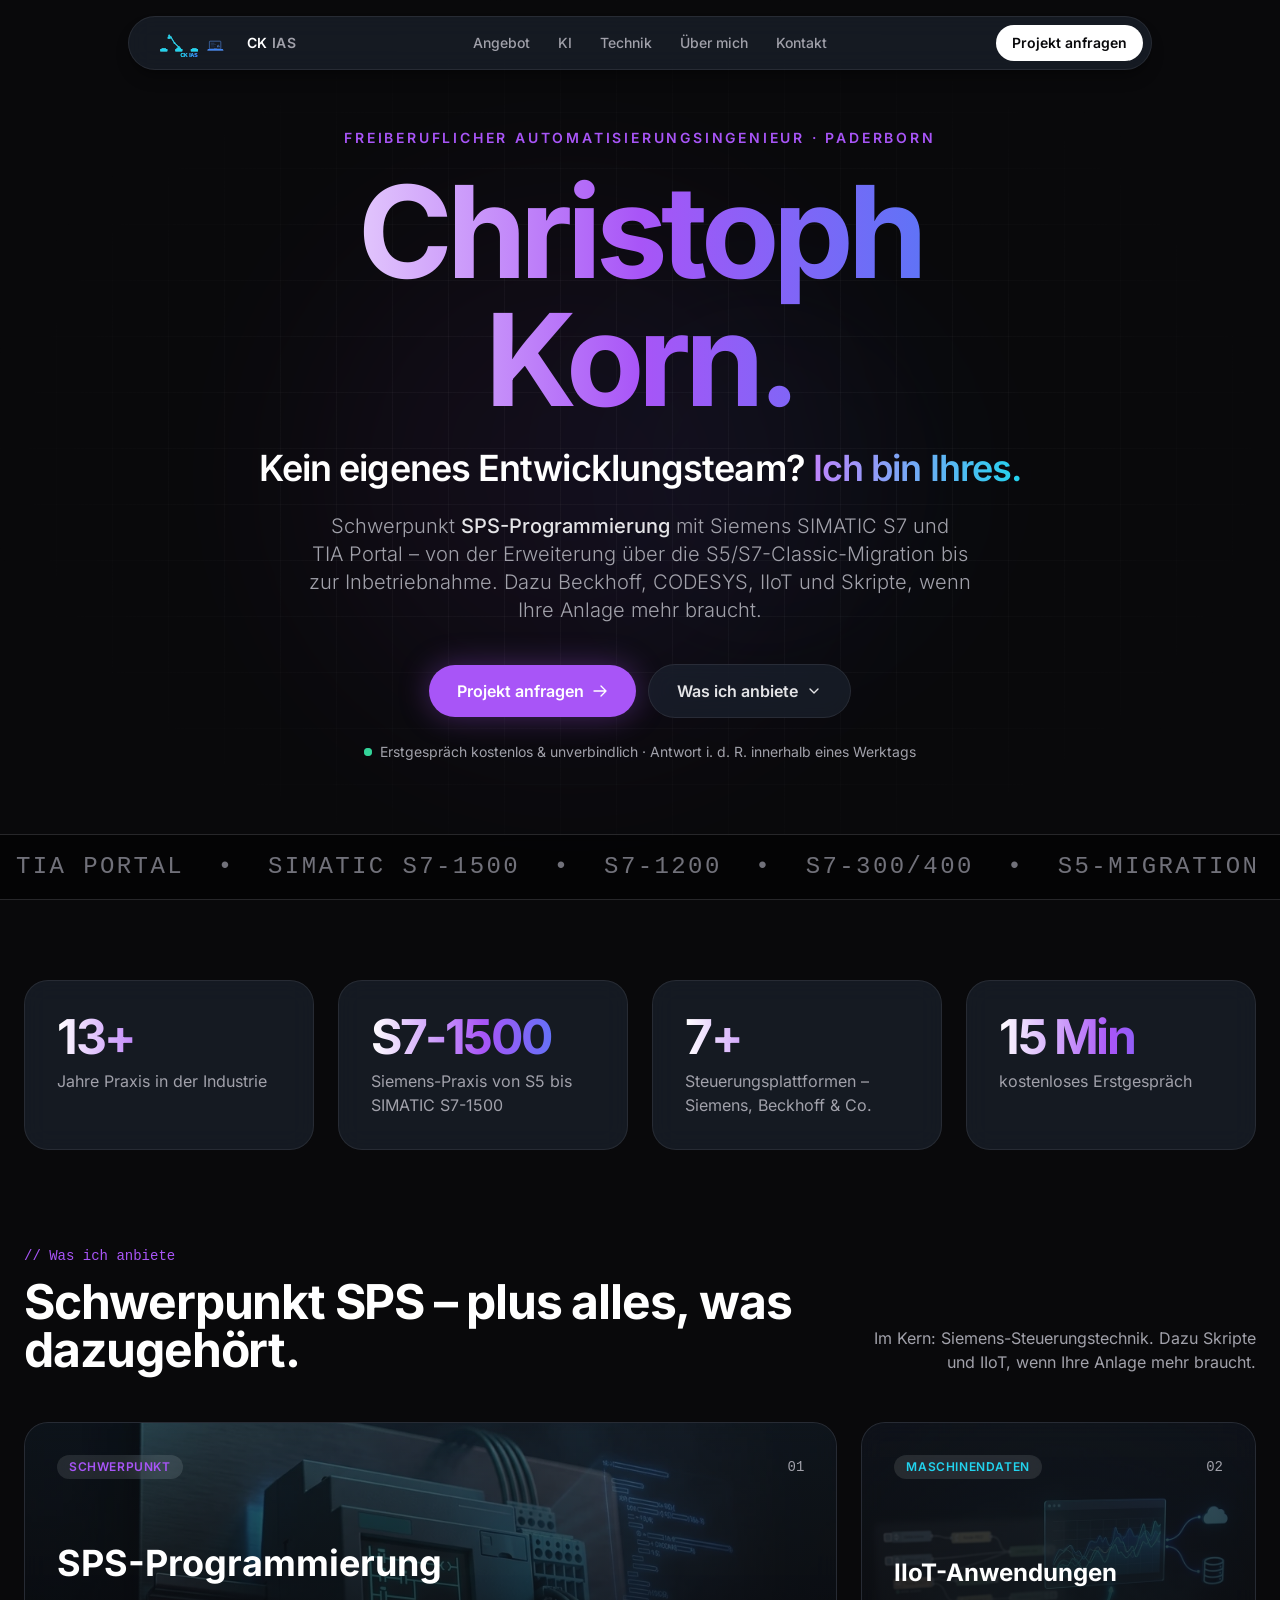
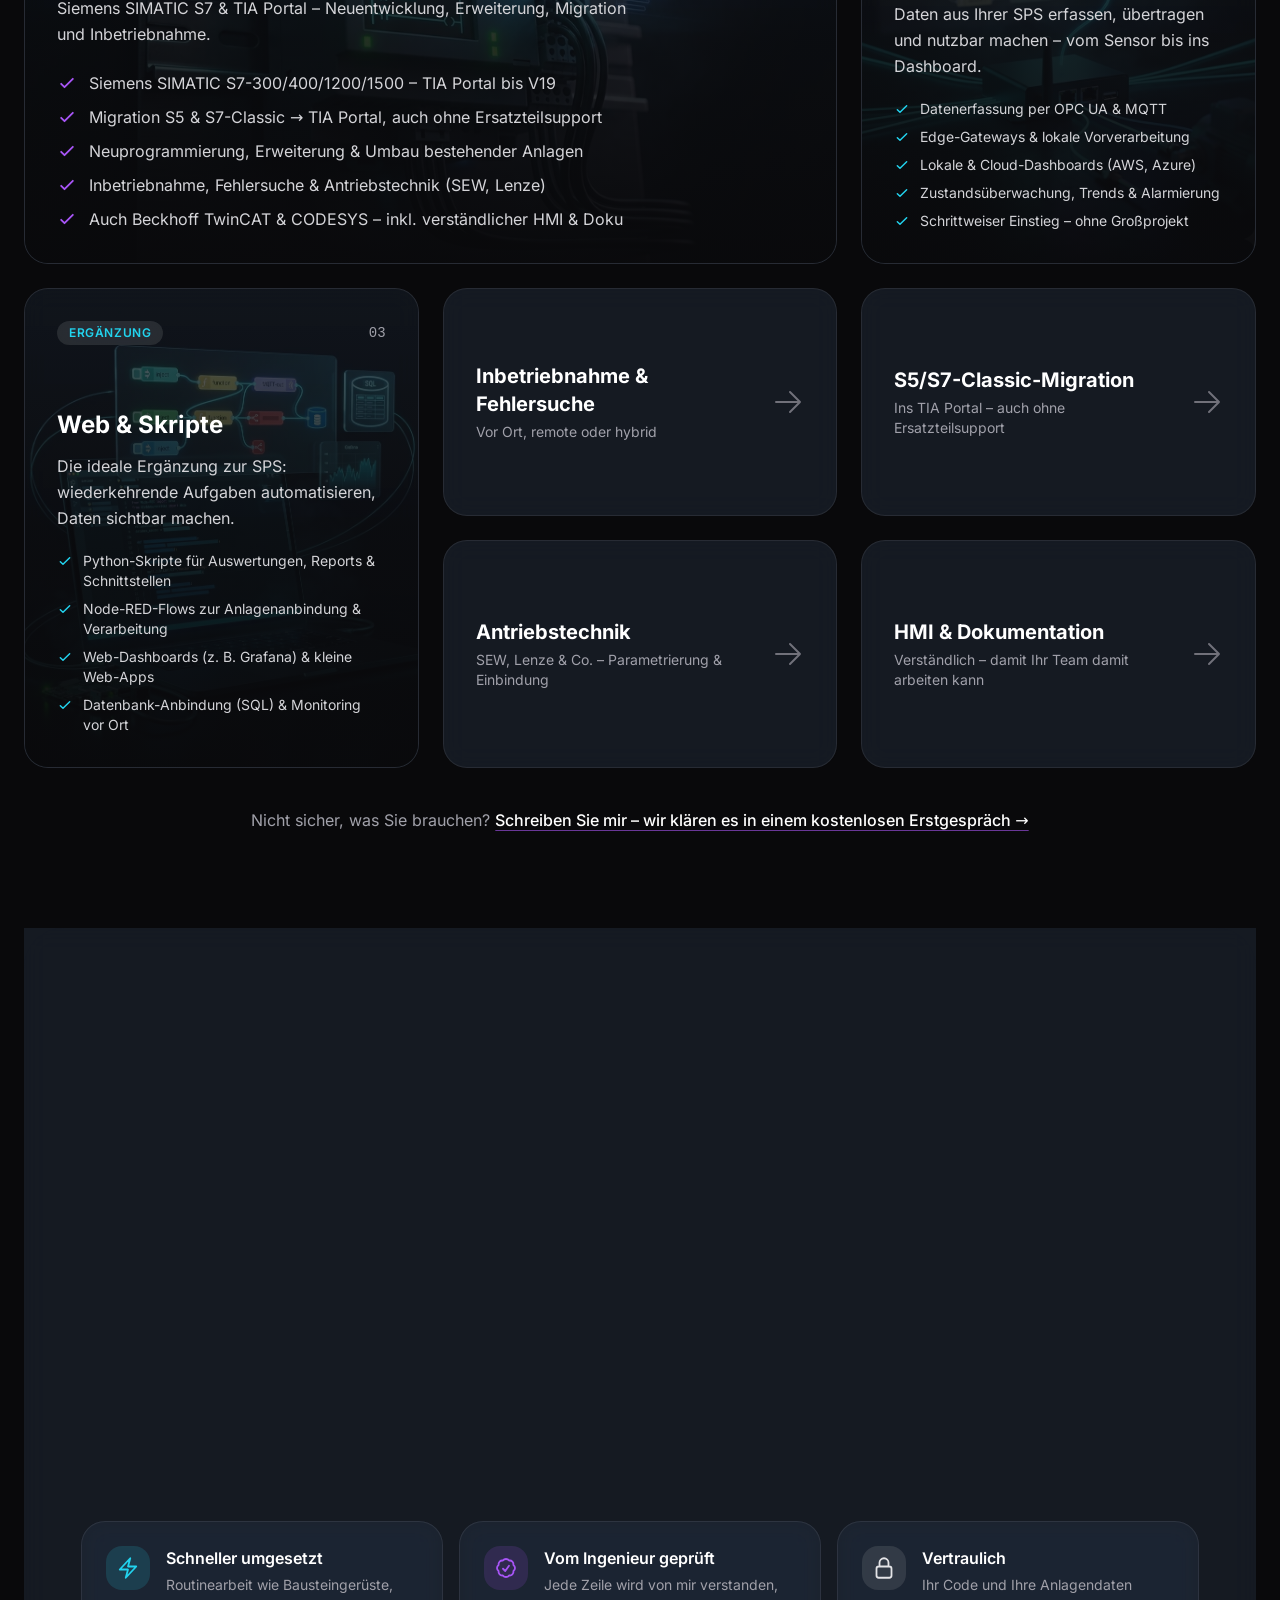
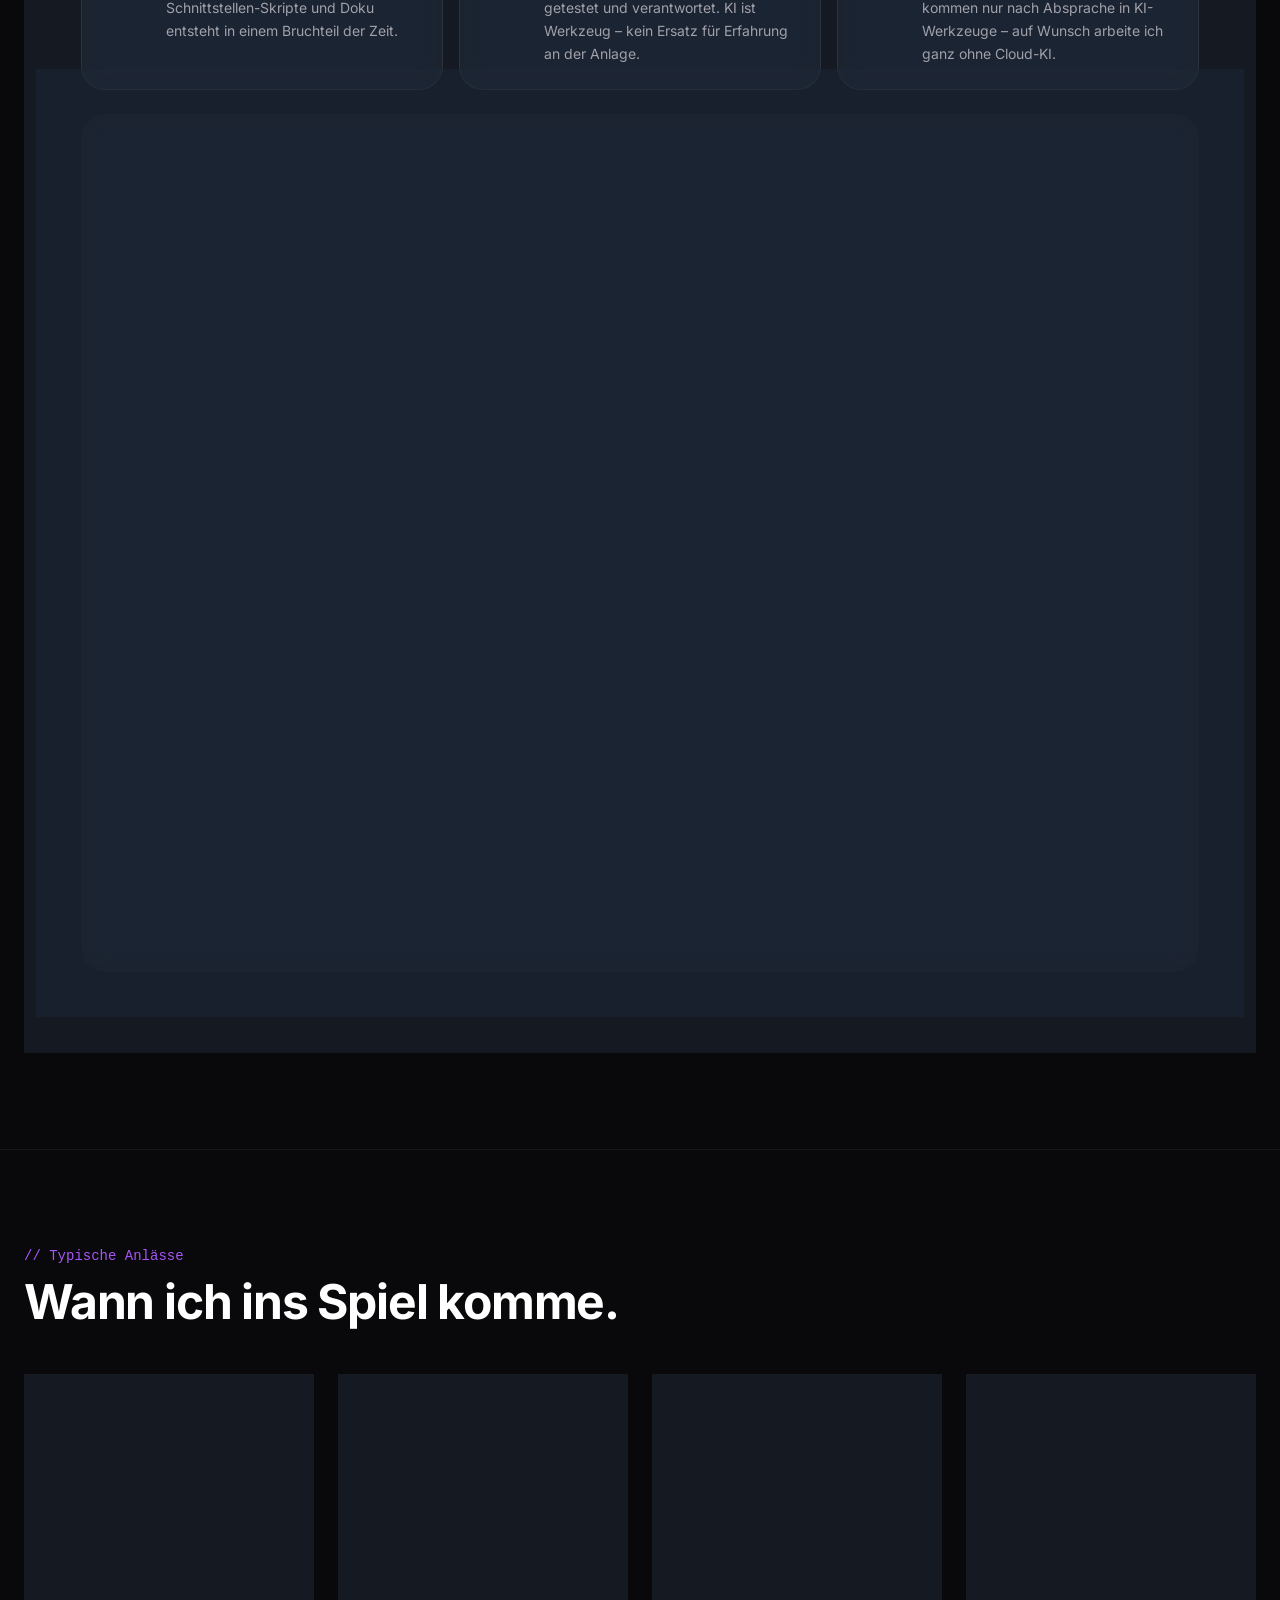
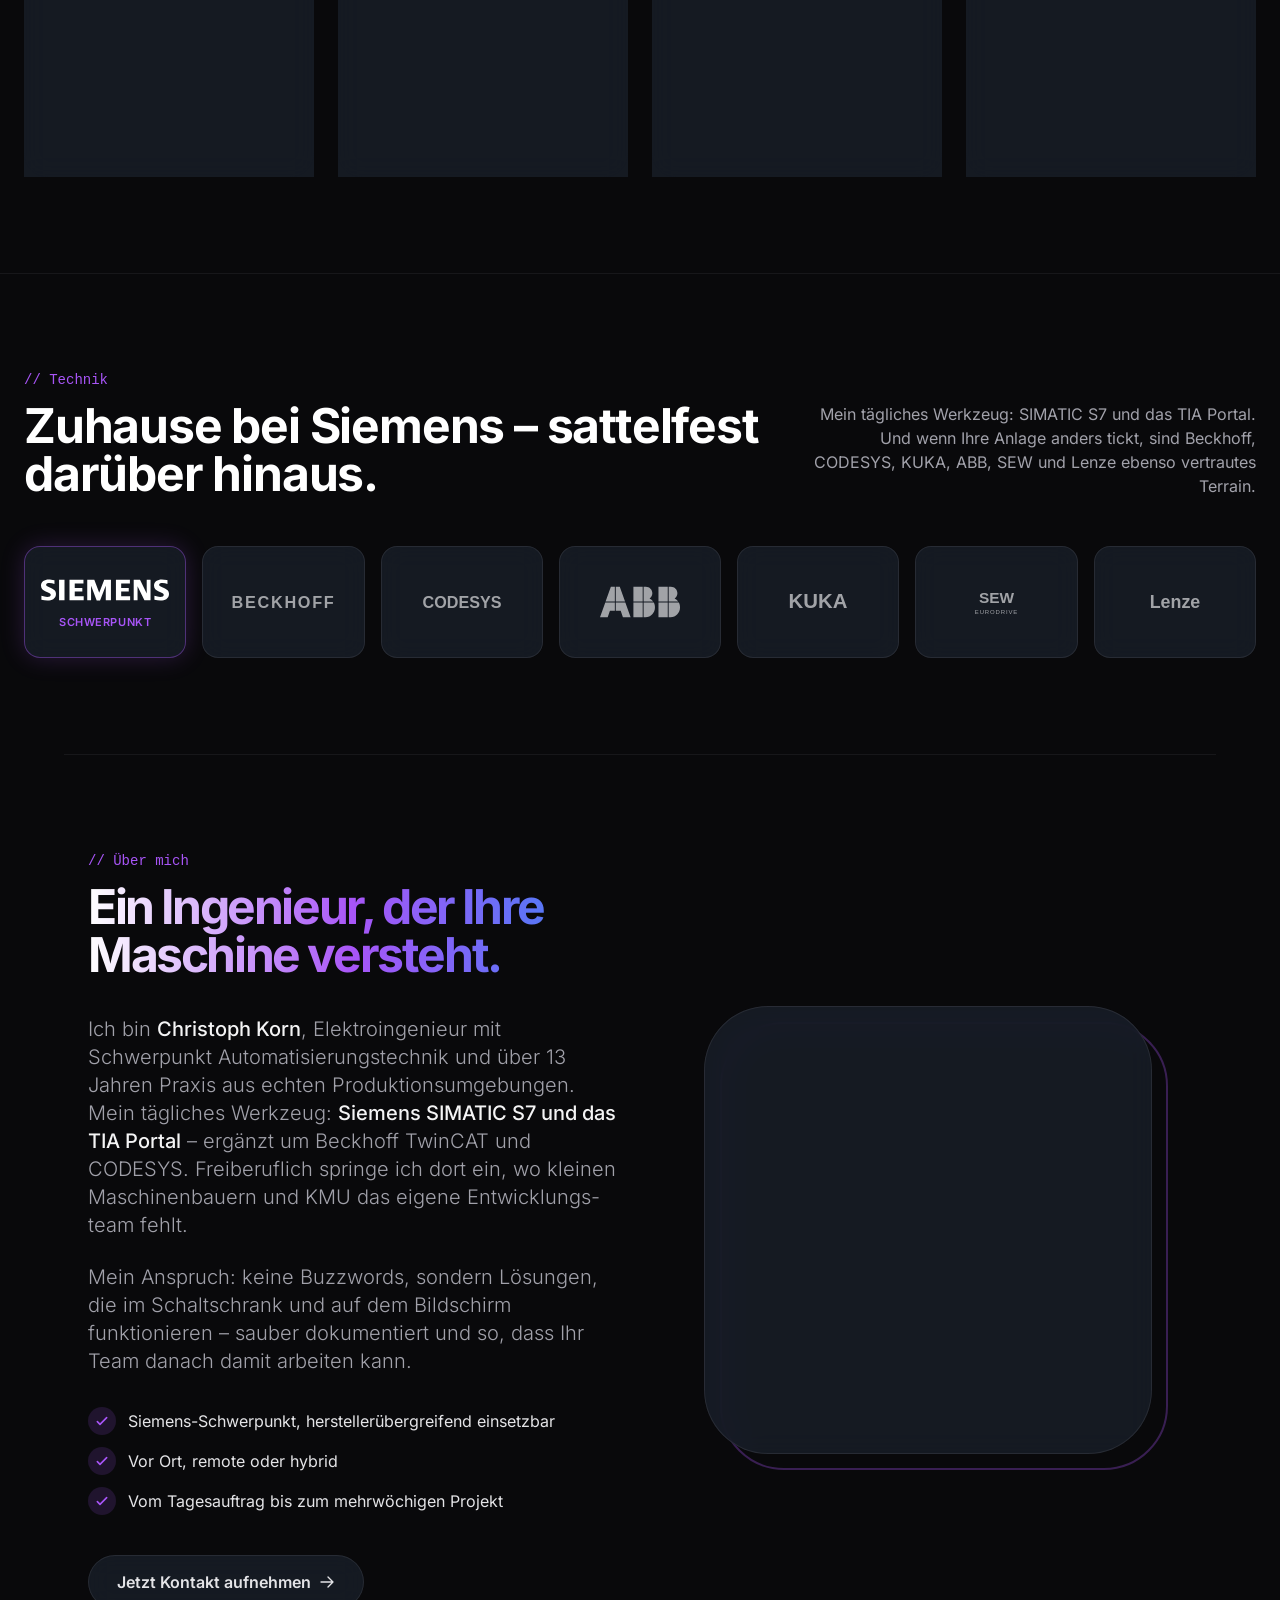
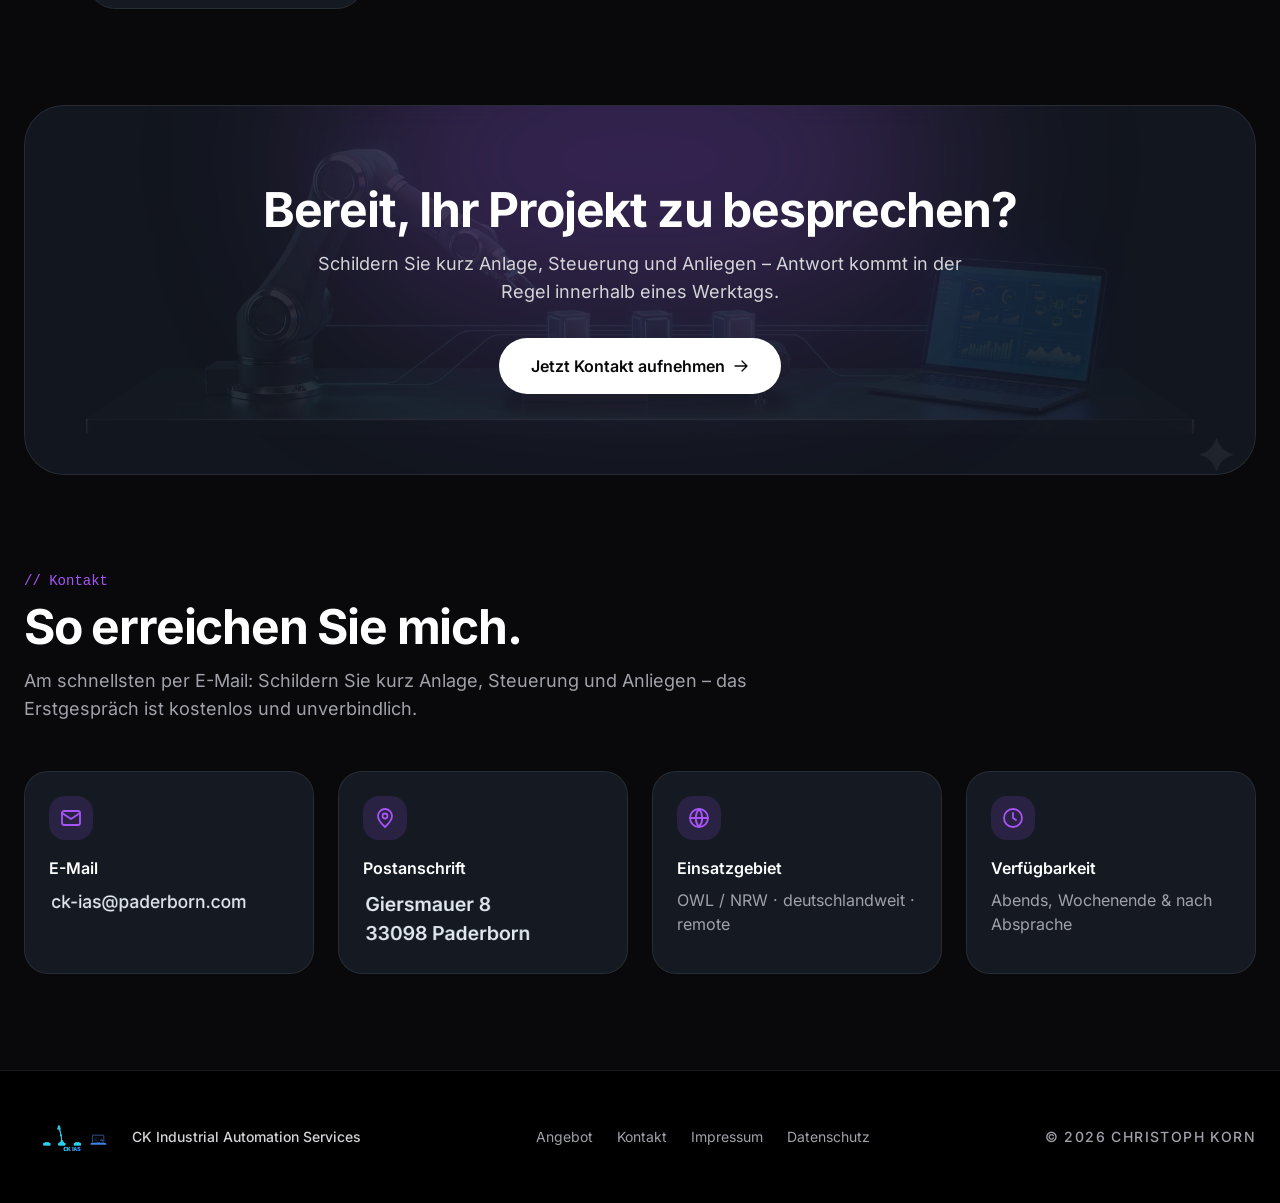
==== commit 728895db: "Deploy active website" ====
--- a/index.html
+++ b/index.html
@@ -402,27 +402,31 @@
                   <span class="px-3 py-1 rounded-full bg-white/10 text-xs font-semibold uppercase tracking-wider text-zinc-200">Getestet mit TIA Portal V18</span>
                 </div>
                 <h3 class="text-2xl md:text-3xl font-bold tracking-tight mb-3">Die CK-IAS App</h3>
+                <p class="text-xl md:text-2xl font-semibold tracking-tight leading-snug mb-4">
+                  <span class="text-gradient-cyan">Ihr Style, Ihr Naming, Ihre Hardware</span> –
+                  alles aus Ihrem Schaltplan und Ihrem bestehenden Projekt.
+                </p>
                 <p class="text-zinc-300 leading-relaxed">
-                  Mein eigenes Werkzeug auf Basis von TIA Portal Openness: Aus Ihrem EPLAN-Export (AutomationML)
-                  entsteht automatisch das Grundgerüst Ihres TIA-Portal-Projekts. Was sonst Stunden an Fleißarbeit
+                  Mein eigenes Werkzeug auf Basis von TIA Portal Openness erzeugt daraus Hardware-Konfiguration,
+                  Variablen, Datentypen und Bausteine Ihres TIA-Portal-Projekts. Was sonst Stunden an Fleißarbeit
                   kostet, steht in wenigen Minuten – die gewonnene Zeit fließt in Logik, Test und Inbetriebnahme.
                 </p>
               </div>
               <ul class="lg:w-7/12 grid gap-3 sm:grid-cols-3 lg:grid-cols-1 xl:grid-cols-3">
                 <li class="rounded-2xl bg-white/5 border border-white/10 p-4">
-                  <p class="text-2xl font-bold tracking-tight text-gradient-cyan">Minuten</p>
-                  <p class="text-sm font-semibold text-white mt-1">Hardware-Konfiguration</p>
-                  <p class="text-sm text-zinc-400 mt-1 leading-relaxed">Geräte und Module auf den richtigen Steckplätzen – statt stundenlang von Hand.</p>
+                  <p class="text-2xl sm:text-lg lg:text-2xl xl:text-xl font-bold tracking-tight whitespace-nowrap text-gradient-cyan">Ihre Hardware</p>
+                  <p class="mt-1 font-mono text-[11px] uppercase tracking-wider text-neonPurple">aus dem Schaltplan</p>
+                  <p class="text-sm text-zinc-400 mt-2 leading-relaxed">Geräte und Module mit Artikelnummer auf den richtigen Steckplätzen – in Minuten statt Stunden.</p>
                 </li>
                 <li class="rounded-2xl bg-white/5 border border-white/10 p-4">
-                  <p class="text-2xl font-bold tracking-tight text-gradient-cyan">Minuten</p>
-                  <p class="text-sm font-semibold text-white mt-1">Variablen &amp; Datentypen</p>
-                  <p class="text-sm text-zinc-400 mt-1 leading-relaxed">Variablentabellen und UDTs direkt aus dem Schaltplan übernommen.</p>
+                  <p class="text-2xl sm:text-lg lg:text-2xl xl:text-xl font-bold tracking-tight whitespace-nowrap text-gradient-cyan">Ihr Naming</p>
+                  <p class="mt-1 font-mono text-[11px] uppercase tracking-wider text-neonPurple">aus Schaltplan &amp; Projekt</p>
+                  <p class="text-sm text-zinc-400 mt-2 leading-relaxed">Gerätenamen und Kennzeichen wie im Schaltplan, Ihre Signal- und Bausteinnamen als Vorlage.</p>
                 </li>
                 <li class="rounded-2xl bg-white/5 border border-white/10 p-4">
-                  <p class="text-2xl font-bold tracking-tight text-gradient-cyan">Übersetzbar</p>
-                  <p class="text-sm font-semibold text-white mt-1">Bausteine &amp; OB1</p>
-                  <p class="text-sm text-zinc-400 mt-1 leading-relaxed">In KOP oder SCL, Ihre Firmenstandards 1:1 übernommen.</p>
+                  <p class="text-2xl sm:text-lg lg:text-2xl xl:text-xl font-bold tracking-tight whitespace-nowrap text-gradient-cyan">Ihr Style</p>
+                  <p class="mt-1 font-mono text-[11px] uppercase tracking-wider text-neonPurple">aus Ihrem Projekt</p>
+                  <p class="text-sm text-zinc-400 mt-2 leading-relaxed">Firmenstandards (FB, FC, UDT) 1:1 übernommen – Ihr Projekt wird dabei nur gelesen.</p>
                 </li>
               </ul>
             </div>
--- a/css/site.css
+++ b/css/site.css
@@ -1,2 +1,2 @@
 *,:after,:before{--tw-border-spacing-x:0;--tw-border-spacing-y:0;--tw-translate-x:0;--tw-translate-y:0;--tw-rotate:0;--tw-skew-x:0;--tw-skew-y:0;--tw-scale-x:1;--tw-scale-y:1;--tw-pan-x: ;--tw-pan-y: ;--tw-pinch-zoom: ;--tw-scroll-snap-strictness:proximity;--tw-gradient-from-position: ;--tw-gradient-via-position: ;--tw-gradient-to-position: ;--tw-ordinal: ;--tw-slashed-zero: ;--tw-numeric-figure: ;--tw-numeric-spacing: ;--tw-numeric-fraction: ;--tw-ring-inset: ;--tw-ring-offset-width:0px;--tw-ring-offset-color:#fff;--tw-ring-color:rgba(59,130,246,.5);--tw-ring-offset-shadow:0 0 #0000;--tw-ring-shadow:0 0 #0000;--tw-shadow:0 0 #0000;--tw-shadow-colored:0 0 #0000;--tw-blur: ;--tw-brightness: ;--tw-contrast: ;--tw-grayscale: ;--tw-hue-rotate: ;--tw-invert: ;--tw-saturate: ;--tw-sepia: ;--tw-drop-shadow: ;--tw-backdrop-blur: ;--tw-backdrop-brightness: ;--tw-backdrop-contrast: ;--tw-backdrop-grayscale: ;--tw-backdrop-hue-rotate: ;--tw-backdrop-invert: ;--tw-backdrop-opacity: ;--tw-backdrop-saturate: ;--tw-backdrop-sepia: ;--tw-contain-size: ;--tw-contain-layout: ;--tw-contain-paint: ;--tw-contain-style: }::backdrop{--tw-border-spacing-x:0;--tw-border-spacing-y:0;--tw-translate-x:0;--tw-translate-y:0;--tw-rotate:0;--tw-skew-x:0;--tw-skew-y:0;--tw-scale-x:1;--tw-scale-y:1;--tw-pan-x: ;--tw-pan-y: ;--tw-pinch-zoom: ;--tw-scroll-snap-strictness:proximity;--tw-gradient-from-position: ;--tw-gradient-via-position: ;--tw-gradient-to-position: ;--tw-ordinal: ;--tw-slashed-zero: ;--tw-numeric-figure: ;--tw-numeric-spacing: ;--tw-numeric-fraction: ;--tw-ring-inset: ;--tw-ring-offset-width:0px;--tw-ring-offset-color:#fff;--tw-ring-color:rgba(59,130,246,.5);--tw-ring-offset-shadow:0 0 #0000;--tw-ring-shadow:0 0 #0000;--tw-shadow:0 0 #0000;--tw-shadow-colored:0 0 #0000;--tw-blur: ;--tw-brightness: ;--tw-contrast: ;--tw-grayscale: ;--tw-hue-rotate: ;--tw-invert: ;--tw-saturate: ;--tw-sepia: ;--tw-drop-shadow: ;--tw-backdrop-blur: ;--tw-backdrop-brightness: ;--tw-backdrop-contrast: ;--tw-backdrop-grayscale: ;--tw-backdrop-hue-rotate: ;--tw-backdrop-invert: ;--tw-backdrop-opacity: ;--tw-backdrop-saturate: ;--tw-backdrop-sepia: ;--tw-contain-size: ;--tw-contain-layout: ;--tw-contain-paint: ;--tw-contain-style: }
-/*! tailwindcss v3.4.19 | MIT License | https://tailwindcss.com*/*,:after,:before{box-sizing:border-box;border:0 solid #e5e7eb}:after,:before{--tw-content:""}:host,html{line-height:1.5;-webkit-text-size-adjust:100%;-moz-tab-size:4;-o-tab-size:4;tab-size:4;font-family:Inter,system-ui,-apple-system,Segoe UI,Roboto,sans-serif;font-feature-settings:normal;font-variation-settings:normal;-webkit-tap-highlight-color:transparent}body{margin:0;line-height:inherit}hr{height:0;color:inherit;border-top-width:1px}abbr:where([title]){-webkit-text-decoration:underline dotted;text-decoration:underline dotted}h1,h2,h3,h4,h5,h6{font-size:inherit;font-weight:inherit}a{color:inherit;text-decoration:inherit}b,strong{font-weight:bolder}code,kbd,pre,samp{font-family:ui-monospace,SFMono-Regular,Menlo,Monaco,Consolas,Liberation Mono,Courier New,monospace;font-feature-settings:normal;font-variation-settings:normal;font-size:1em}small{font-size:80%}sub,sup{font-size:75%;line-height:0;position:relative;vertical-align:baseline}sub{bottom:-.25em}sup{top:-.5em}table{text-indent:0;border-color:inherit;border-collapse:collapse}button,input,optgroup,select,textarea{font-family:inherit;font-feature-settings:inherit;font-variation-settings:inherit;font-size:100%;font-weight:inherit;line-height:inherit;letter-spacing:inherit;color:inherit;margin:0;padding:0}button,select{text-transform:none}button,input:where([type=button]),input:where([type=reset]),input:where([type=submit]){-webkit-appearance:button;background-color:transparent;background-image:none}:-moz-focusring{outline:auto}:-moz-ui-invalid{box-shadow:none}progress{vertical-align:baseline}::-webkit-inner-spin-button,::-webkit-outer-spin-button{height:auto}[type=search]{-webkit-appearance:textfield;outline-offset:-2px}::-webkit-search-decoration{-webkit-appearance:none}::-webkit-file-upload-button{-webkit-appearance:button;font:inherit}summary{display:list-item}blockquote,dd,dl,figure,h1,h2,h3,h4,h5,h6,hr,p,pre{margin:0}fieldset{margin:0}fieldset,legend{padding:0}menu,ol,ul{list-style:none;margin:0;padding:0}dialog{padding:0}textarea{resize:vertical}input::-moz-placeholder,textarea::-moz-placeholder{opacity:1;color:#9ca3af}input::placeholder,textarea::placeholder{opacity:1;color:#9ca3af}[role=button],button{cursor:pointer}:disabled{cursor:default}audio,canvas,embed,iframe,img,object,svg,video{display:block;vertical-align:middle}img,video{max-width:100%;height:auto}[hidden]:where(:not([hidden=until-found])){display:none}html{scroll-behavior:smooth;scroll-padding-top:6rem}body{background-color:#09090b}:focus-visible{outline:2px solid #a855f7;outline-offset:3px;border-radius:6px}::-webkit-scrollbar{width:8px}::-webkit-scrollbar-track{background:#09090b}::-webkit-scrollbar-thumb{background:#3f3f46;border-radius:4px}.glass-panel{background:rgba(31,41,55,.55);backdrop-filter:blur(12px);-webkit-backdrop-filter:blur(12px);border:1px solid hsla(0,0%,100%,.08)}.text-gradient{background:linear-gradient(90deg,#fff,#a855f7,#3b82f6);-webkit-background-clip:text;background-clip:text}.text-gradient,.text-gradient-cyan{-webkit-text-fill-color:transparent}.text-gradient-cyan{background:linear-gradient(90deg,#c084fc,#22d3ee);-webkit-background-clip:text;background-clip:text}.glow-hover{transition:box-shadow .3s ease,border-color .3s ease,transform .3s ease}.glow-hover:hover{box-shadow:0 0 20px rgba(168,85,247,.3),inset 0 0 20px rgba(168,85,247,.1);border-color:rgba(168,85,247,.5)}.marquee{overflow:hidden;white-space:nowrap}.marquee-track{display:inline-flex;width:-moz-max-content;width:max-content;animation:marquee 40s linear infinite}.marquee:hover .marquee-track{animation-play-state:paused}@keyframes marquee{0%{transform:translateX(0)}to{transform:translateX(-50%)}}.js [data-reveal]{opacity:0;transform:translateY(18px);transition:opacity .7s ease,transform .7s ease}.js [data-reveal].is-in{opacity:1;transform:none}.contact-img{height:auto;max-width:100%}.grid-bg{background-image:linear-gradient(hsla(0,0%,100%,.035) 1px,transparent 0),linear-gradient(90deg,hsla(0,0%,100%,.035) 1px,transparent 0);background-size:56px 56px;-webkit-mask-image:radial-gradient(ellipse at center,#000 30%,transparent 75%);mask-image:radial-gradient(ellipse at center,#000 30%,transparent 75%)}.sr-only{position:absolute;width:1px;height:1px;padding:0;margin:-1px;overflow:hidden;clip:rect(0,0,0,0);white-space:nowrap;border-width:0}.pointer-events-none{pointer-events:none}.fixed{position:fixed}.absolute{position:absolute}.relative{position:relative}.inset-0{inset:0}.inset-x-0{left:0;right:0}.inset-y-0{top:0;bottom:0}.-bottom-4{bottom:-1rem}.-left-24{left:-6rem}.-right-4{right:-1rem}.-top-24{top:-6rem}.-top-32{top:-8rem}.bottom-0{bottom:0}.bottom-1\/4{bottom:25%}.left-0{left:0}.left-1\/2{left:50%}.left-1\/4{left:25%}.right-0{right:0}.right-1\/4{right:25%}.top-1\/4{top:25%}.top-4{top:1rem}.z-10{z-index:10}.z-50{z-index:50}.order-1{order:1}.order-2{order:2}.col-span-2{grid-column:span 2/span 2}.mx-auto{margin-left:auto;margin-right:auto}.mb-1{margin-bottom:.25rem}.mb-12{margin-bottom:3rem}.mb-16{margin-bottom:4rem}.mb-2{margin-bottom:.5rem}.mb-3{margin-bottom:.75rem}.mb-4{margin-bottom:1rem}.mb-5{margin-bottom:1.25rem}.mb-6{margin-bottom:1.5rem}.mb-8{margin-bottom:2rem}.ml-auto{margin-left:auto}.mt-0\.5{margin-top:.125rem}.mt-1{margin-top:.25rem}.mt-1\.5{margin-top:.375rem}.mt-10{margin-top:2.5rem}.mt-12{margin-top:3rem}.mt-2{margin-top:.5rem}.mt-3{margin-top:.75rem}.mt-4{margin-top:1rem}.mt-6{margin-top:1.5rem}.mt-8{margin-top:2rem}.mt-auto{margin-top:auto}.block{display:block}.inline-block{display:inline-block}.flex{display:flex}.inline-flex{display:inline-flex}.grid{display:grid}.hidden{display:none}.aspect-\[4\/3\]{aspect-ratio:4/3}.aspect-square{aspect-ratio:1/1}.h-10{height:2.5rem}.h-11{height:2.75rem}.h-2{height:.5rem}.h-2\/3{height:66.666667%}.h-28{height:7rem}.h-3\.5{height:.875rem}.h-4{height:1rem}.h-5{height:1.25rem}.h-6{height:1.5rem}.h-7{height:1.75rem}.h-8{height:2rem}.h-9{height:2.25rem}.h-\[300px\]{height:300px}.h-\[34px\]{height:34px}.h-\[400px\]{height:400px}.h-\[500px\]{height:500px}.h-\[520px\]{height:520px}.h-full{height:100%}.h-px{height:1px}.min-h-screen{min-height:100vh}.w-10{width:2.5rem}.w-11{width:2.75rem}.w-2{width:.5rem}.w-20{width:5rem}.w-3\.5{width:.875rem}.w-32{width:8rem}.w-4{width:1rem}.w-5{width:1.25rem}.w-6{width:1.5rem}.w-7{width:1.75rem}.w-8{width:2rem}.w-9{width:2.25rem}.w-\[170px\]{width:170px}.w-\[200px\]{width:200px}.w-\[400px\]{width:400px}.w-\[500px\]{width:500px}.w-\[520px\]{width:520px}.w-\[600px\]{width:600px}.w-auto{width:auto}.w-full{width:100%}.max-w-2xl{max-width:42rem}.max-w-3xl{max-width:48rem}.max-w-4xl{max-width:56rem}.max-w-5xl{max-width:64rem}.max-w-6xl{max-width:72rem}.max-w-7xl{max-width:80rem}.max-w-\[80vw\]{max-width:80vw}.max-w-\[85\%\]{max-width:85%}.max-w-\[9\.5rem\]{max-width:9.5rem}.max-w-\[90vw\]{max-width:90vw}.max-w-full{max-width:100%}.max-w-md{max-width:28rem}.max-w-none{max-width:none}.max-w-sm{max-width:24rem}.max-w-xl{max-width:36rem}.flex-1{flex:1 1 0%}.flex-none{flex:none}.shrink-0{flex-shrink:0}.-translate-x-1\/2{--tw-translate-x:-50%}.-translate-x-1\/2,.rotate-90{transform:translate(var(--tw-translate-x),var(--tw-translate-y)) rotate(var(--tw-rotate)) skewX(var(--tw-skew-x)) skewY(var(--tw-skew-y)) scaleX(var(--tw-scale-x)) scaleY(var(--tw-scale-y))}.rotate-90{--tw-rotate:90deg}@keyframes ping{75%,to{transform:scale(2);opacity:0}}.animate-ping{animation:ping 1s cubic-bezier(0,0,.2,1) infinite}@keyframes pulse{50%{opacity:.5}}.animate-pulse{animation:pulse 2s cubic-bezier(.4,0,.6,1) infinite}.cursor-pointer{cursor:pointer}.auto-rows-\[minmax\(190px\2c auto\)\]{grid-auto-rows:minmax(190px,auto)}.grid-cols-1{grid-template-columns:repeat(1,minmax(0,1fr))}.grid-cols-2{grid-template-columns:repeat(2,minmax(0,1fr))}.flex-col{flex-direction:column}.flex-wrap{flex-wrap:wrap}.items-center{align-items:center}.items-stretch{align-items:stretch}.justify-center{justify-content:center}.justify-between{justify-content:space-between}.gap-1{gap:.25rem}.gap-1\.5{gap:.375rem}.gap-12{gap:3rem}.gap-16{gap:4rem}.gap-2{gap:.5rem}.gap-2\.5{gap:.625rem}.gap-3{gap:.75rem}.gap-4{gap:1rem}.gap-6{gap:1.5rem}.gap-8{gap:2rem}.gap-x-6{-moz-column-gap:1.5rem;column-gap:1.5rem}.gap-y-2{row-gap:.5rem}.overflow-hidden{overflow:hidden}.whitespace-nowrap{white-space:nowrap}.rounded-2xl{border-radius:1rem}.rounded-3xl{border-radius:1.5rem}.rounded-\[2\.5rem\]{border-radius:2.5rem}.rounded-\[2rem\]{border-radius:2rem}.rounded-\[3rem\]{border-radius:3rem}.rounded-full{border-radius:9999px}.rounded-xl{border-radius:.75rem}.border{border-width:1px}.border-2{border-width:2px}.border-b{border-bottom-width:1px}.border-t{border-top-width:1px}.border-t-2{border-top-width:2px}.border-dashed{border-style:dashed}.border-neonCyan\/25{border-color:rgba(34,211,238,.25)}.border-neonPurple\/30{border-color:rgba(168,85,247,.3)}.border-neonPurple\/40{border-color:rgba(168,85,247,.4)}.border-neonPurple\/60{border-color:rgba(168,85,247,.6)}.border-white\/10{border-color:hsla(0,0%,100%,.1)}.border-white\/15{border-color:hsla(0,0%,100%,.15)}.border-zinc-800{--tw-border-opacity:1;border-color:rgb(39 39 42/var(--tw-border-opacity,1))}.border-zinc-800\/50{border-color:rgba(39,39,42,.5)}.border-zinc-900{--tw-border-opacity:1;border-color:rgb(24 24 27/var(--tw-border-opacity,1))}.bg-black{--tw-bg-opacity:1;background-color:rgb(0 0 0/var(--tw-bg-opacity,1))}.bg-black\/50{background-color:rgba(0,0,0,.5)}.bg-blue-500\/10{background-color:rgba(59,130,246,.1)}.bg-emerald-400{--tw-bg-opacity:1;background-color:rgb(52 211 153/var(--tw-bg-opacity,1))}.bg-neonCyan\/10{background-color:rgba(34,211,238,.1)}.bg-neonCyan\/15{background-color:rgba(34,211,238,.15)}.bg-neonCyan\/\[0\.04\]{background-color:rgba(34,211,238,.04)}.bg-neonPurple{--tw-bg-opacity:1;background-color:rgb(168 85 247/var(--tw-bg-opacity,1))}.bg-neonPurple\/15{background-color:rgba(168,85,247,.15)}.bg-neonPurple\/20{background-color:rgba(168,85,247,.2)}.bg-neonPurple\/25{background-color:rgba(168,85,247,.25)}.bg-white{--tw-bg-opacity:1;background-color:rgb(255 255 255/var(--tw-bg-opacity,1))}.bg-white\/10{background-color:hsla(0,0%,100%,.1)}.bg-white\/5{background-color:hsla(0,0%,100%,.05)}.bg-white\/\[0\.03\]{background-color:hsla(0,0%,100%,.03)}.bg-zinc-950{--tw-bg-opacity:1;background-color:rgb(9 9 11/var(--tw-bg-opacity,1))}.bg-zinc-950\/60{background-color:rgba(9,9,11,.6)}.bg-zinc-950\/70{background-color:rgba(9,9,11,.7)}.bg-gradient-to-b{background-image:linear-gradient(to bottom,var(--tw-gradient-stops))}.bg-gradient-to-t{background-image:linear-gradient(to top,var(--tw-gradient-stops))}.from-zinc-950\/10{--tw-gradient-from:rgba(9,9,11,.1) var(--tw-gradient-from-position);--tw-gradient-to:rgba(9,9,11,0) var(--tw-gradient-to-position);--tw-gradient-stops:var(--tw-gradient-from),var(--tw-gradient-to)}.from-zinc-950\/90{--tw-gradient-from:rgba(9,9,11,.9) var(--tw-gradient-from-position);--tw-gradient-to:rgba(9,9,11,0) var(--tw-gradient-to-position);--tw-gradient-stops:var(--tw-gradient-from),var(--tw-gradient-to)}.via-zinc-950\/70{--tw-gradient-to:rgba(9,9,11,0) var(--tw-gradient-to-position);--tw-gradient-stops:var(--tw-gradient-from),rgba(9,9,11,.7) var(--tw-gradient-via-position),var(--tw-gradient-to)}.to-transparent{--tw-gradient-to:transparent var(--tw-gradient-to-position)}.to-zinc-950\/95{--tw-gradient-to:rgba(9,9,11,.95) var(--tw-gradient-to-position)}.object-cover{-o-object-fit:cover;object-fit:cover}.p-3{padding:.75rem}.p-4{padding:1rem}.p-5{padding:1.25rem}.p-6{padding:1.5rem}.p-8{padding:2rem}.px-2{padding-left:.5rem;padding-right:.5rem}.px-3{padding-left:.75rem;padding-right:.75rem}.px-4{padding-left:1rem;padding-right:1rem}.px-6{padding-left:1.5rem;padding-right:1.5rem}.px-7{padding-left:1.75rem;padding-right:1.75rem}.px-8{padding-left:2rem;padding-right:2rem}.py-0\.5{padding-top:.125rem;padding-bottom:.125rem}.py-1{padding-top:.25rem;padding-bottom:.25rem}.py-1\.5{padding-top:.375rem;padding-bottom:.375rem}.py-12{padding-top:3rem;padding-bottom:3rem}.py-16{padding-top:4rem;padding-bottom:4rem}.py-2{padding-top:.5rem;padding-bottom:.5rem}.py-24{padding-top:6rem;padding-bottom:6rem}.py-3{padding-top:.75rem;padding-bottom:.75rem}.py-3\.5{padding-top:.875rem;padding-bottom:.875rem}.py-4{padding-top:1rem;padding-bottom:1rem}.pb-0{padding-bottom:0}.pb-1{padding-bottom:.25rem}.pb-2{padding-bottom:.5rem}.pb-24{padding-bottom:6rem}.pl-3{padding-left:.75rem}.pr-2{padding-right:.5rem}.pt-2{padding-top:.5rem}.pt-20{padding-top:5rem}.pt-32{padding-top:8rem}.pt-6{padding-top:1.5rem}.text-center{text-align:center}.font-mono{font-family:ui-monospace,SFMono-Regular,Menlo,Monaco,Consolas,Liberation Mono,Courier New,monospace}.font-sans{font-family:Inter,system-ui,-apple-system,Segoe UI,Roboto,sans-serif}.text-2xl{font-size:1.5rem;line-height:2rem}.text-3xl{font-size:1.875rem;line-height:2.25rem}.text-4xl{font-size:2.25rem;line-height:2.5rem}.text-6xl{font-size:3.75rem;line-height:1}.text-\[1\.75rem\]{font-size:1.75rem}.text-\[10px\]{font-size:10px}.text-\[11px\]{font-size:11px}.text-base{font-size:1rem;line-height:1.5rem}.text-lg{font-size:1.125rem;line-height:1.75rem}.text-sm{font-size:.875rem;line-height:1.25rem}.text-xl{font-size:1.25rem;line-height:1.75rem}.text-xs{font-size:.75rem;line-height:1rem}.font-bold{font-weight:700}.font-light{font-weight:300}.font-medium{font-weight:500}.font-semibold{font-weight:600}.uppercase{text-transform:uppercase}.leading-\[0\.95\]{line-height:.95}.leading-relaxed{line-height:1.625}.leading-snug{line-height:1.375}.tracking-\[0\.2em\]{letter-spacing:.2em}.tracking-tight{letter-spacing:-.025em}.tracking-tighter{letter-spacing:-.05em}.tracking-wide{letter-spacing:.025em}.tracking-wider{letter-spacing:.05em}.tracking-widest{letter-spacing:.1em}.text-neonCyan{--tw-text-opacity:1;color:rgb(34 211 238/var(--tw-text-opacity,1))}.text-neonPurple{--tw-text-opacity:1;color:rgb(168 85 247/var(--tw-text-opacity,1))}.text-white{--tw-text-opacity:1;color:rgb(255 255 255/var(--tw-text-opacity,1))}.text-zinc-100{--tw-text-opacity:1;color:rgb(244 244 245/var(--tw-text-opacity,1))}.text-zinc-200{--tw-text-opacity:1;color:rgb(228 228 231/var(--tw-text-opacity,1))}.text-zinc-300{--tw-text-opacity:1;color:rgb(212 212 216/var(--tw-text-opacity,1))}.text-zinc-400{--tw-text-opacity:1;color:rgb(161 161 170/var(--tw-text-opacity,1))}.text-zinc-500{--tw-text-opacity:1;color:rgb(113 113 122/var(--tw-text-opacity,1))}.text-zinc-950{--tw-text-opacity:1;color:rgb(9 9 11/var(--tw-text-opacity,1))}.underline{text-decoration-line:underline}.decoration-neonPurple\/60{text-decoration-color:rgba(168,85,247,.6)}.underline-offset-4{text-underline-offset:4px}.antialiased{-webkit-font-smoothing:antialiased;-moz-osx-font-smoothing:grayscale}.opacity-10{opacity:.1}.opacity-30{opacity:.3}.opacity-40{opacity:.4}.opacity-50{opacity:.5}.opacity-60{opacity:.6}.opacity-80{opacity:.8}.opacity-90{opacity:.9}.shadow-\[0_0_24px_rgba\(168\2c 85\2c 247\2c 0\.2\)\]{--tw-shadow:0 0 24px rgba(168,85,247,.2);--tw-shadow-colored:0 0 24px var(--tw-shadow-color);box-shadow:var(--tw-ring-offset-shadow,0 0 #0000),var(--tw-ring-shadow,0 0 #0000),var(--tw-shadow)}.shadow-\[0_0_30px_rgba\(168\2c 85\2c 247\2c 0\.18\)\]{--tw-shadow:0 0 30px rgba(168,85,247,.18);--tw-shadow-colored:0 0 30px var(--tw-shadow-color);box-shadow:var(--tw-ring-offset-shadow,0 0 #0000),var(--tw-ring-shadow,0 0 #0000),var(--tw-shadow)}.shadow-\[0_0_30px_rgba\(168\2c 85\2c 247\2c 0\.35\)\]{--tw-shadow:0 0 30px rgba(168,85,247,.35);--tw-shadow-colored:0 0 30px var(--tw-shadow-color)}.shadow-\[0_0_30px_rgba\(168\2c 85\2c 247\2c 0\.35\)\],.shadow-lg{box-shadow:var(--tw-ring-offset-shadow,0 0 #0000),var(--tw-ring-shadow,0 0 #0000),var(--tw-shadow)}.shadow-lg{--tw-shadow:0 10px 15px -3px rgba(0,0,0,.1),0 4px 6px -4px rgba(0,0,0,.1);--tw-shadow-colored:0 10px 15px -3px var(--tw-shadow-color),0 4px 6px -4px var(--tw-shadow-color)}.shadow-black\/30{--tw-shadow-color:rgba(0,0,0,.3);--tw-shadow:var(--tw-shadow-colored)}.shadow-black\/40{--tw-shadow-color:rgba(0,0,0,.4);--tw-shadow:var(--tw-shadow-colored)}.ring-1{--tw-ring-offset-shadow:var(--tw-ring-inset) 0 0 0 var(--tw-ring-offset-width) var(--tw-ring-offset-color);--tw-ring-shadow:var(--tw-ring-inset) 0 0 0 calc(1px + var(--tw-ring-offset-width)) var(--tw-ring-color);box-shadow:var(--tw-ring-offset-shadow),var(--tw-ring-shadow),var(--tw-shadow,0 0 #0000)}.ring-neonPurple\/40{--tw-ring-color:rgba(168,85,247,.4)}.blur-\[100px\]{--tw-blur:blur(100px)}.blur-\[100px\],.blur-\[110px\]{filter:var(--tw-blur) var(--tw-brightness) var(--tw-contrast) var(--tw-grayscale) var(--tw-hue-rotate) var(--tw-invert) var(--tw-saturate) var(--tw-sepia) var(--tw-drop-shadow)}.blur-\[110px\]{--tw-blur:blur(110px)}.blur-\[80px\]{--tw-blur:blur(80px)}.blur-\[80px\],.brightness-0{filter:var(--tw-blur) var(--tw-brightness) var(--tw-contrast) var(--tw-grayscale) var(--tw-hue-rotate) var(--tw-invert) var(--tw-saturate) var(--tw-sepia) var(--tw-drop-shadow)}.brightness-0{--tw-brightness:brightness(0)}.grayscale-\[30\%\]{--tw-grayscale:grayscale(30%)}.grayscale-\[30\%\],.invert{filter:var(--tw-blur) var(--tw-brightness) var(--tw-contrast) var(--tw-grayscale) var(--tw-hue-rotate) var(--tw-invert) var(--tw-saturate) var(--tw-sepia) var(--tw-drop-shadow)}.invert{--tw-invert:invert(100%)}.backdrop-blur-md{--tw-backdrop-blur:blur(12px)}.backdrop-blur-md,.backdrop-blur-sm{-webkit-backdrop-filter:var(--tw-backdrop-blur) var(--tw-backdrop-brightness) var(--tw-backdrop-contrast) var(--tw-backdrop-grayscale) var(--tw-backdrop-hue-rotate) var(--tw-backdrop-invert) var(--tw-backdrop-opacity) var(--tw-backdrop-saturate) var(--tw-backdrop-sepia);backdrop-filter:var(--tw-backdrop-blur) var(--tw-backdrop-brightness) var(--tw-backdrop-contrast) var(--tw-backdrop-grayscale) var(--tw-backdrop-hue-rotate) var(--tw-backdrop-invert) var(--tw-backdrop-opacity) var(--tw-backdrop-saturate) var(--tw-backdrop-sepia)}.backdrop-blur-sm{--tw-backdrop-blur:blur(4px)}.transition-all{transition-property:all;transition-timing-function:cubic-bezier(.4,0,.2,1);transition-duration:.15s}.transition-colors{transition-property:color,background-color,border-color,text-decoration-color,fill,stroke;transition-timing-function:cubic-bezier(.4,0,.2,1);transition-duration:.15s}.transition-opacity{transition-property:opacity;transition-timing-function:cubic-bezier(.4,0,.2,1);transition-duration:.15s}.transition-shadow{transition-property:box-shadow;transition-timing-function:cubic-bezier(.4,0,.2,1);transition-duration:.15s}.transition-transform{transition-property:transform;transition-timing-function:cubic-bezier(.4,0,.2,1);transition-duration:.15s}.duration-200{transition-duration:.2s}.duration-300{transition-duration:.3s}.duration-700{transition-duration:.7s}@media (prefers-reduced-motion:reduce){html{scroll-behavior:auto}.marquee-track{animation:none}.js [data-reveal]{opacity:1;transform:none;transition:none}*,:after,:before{animation-duration:.01ms!important;animation-iteration-count:1!important;transition-duration:.01ms!important}}.selection\:bg-neonPurple ::-moz-selection{--tw-bg-opacity:1;background-color:rgb(168 85 247/var(--tw-bg-opacity,1))}.selection\:bg-neonPurple ::selection{--tw-bg-opacity:1;background-color:rgb(168 85 247/var(--tw-bg-opacity,1))}.selection\:text-black ::-moz-selection{--tw-text-opacity:1;color:rgb(0 0 0/var(--tw-text-opacity,1))}.selection\:text-black ::selection{--tw-text-opacity:1;color:rgb(0 0 0/var(--tw-text-opacity,1))}.selection\:bg-neonPurple::-moz-selection{--tw-bg-opacity:1;background-color:rgb(168 85 247/var(--tw-bg-opacity,1))}.selection\:bg-neonPurple::selection{--tw-bg-opacity:1;background-color:rgb(168 85 247/var(--tw-bg-opacity,1))}.selection\:text-black::-moz-selection{--tw-text-opacity:1;color:rgb(0 0 0/var(--tw-text-opacity,1))}.selection\:text-black::selection{--tw-text-opacity:1;color:rgb(0 0 0/var(--tw-text-opacity,1))}.hover\:bg-neonPurple:hover{--tw-bg-opacity:1;background-color:rgb(168 85 247/var(--tw-bg-opacity,1))}.hover\:bg-purple-400:hover{--tw-bg-opacity:1;background-color:rgb(192 132 252/var(--tw-bg-opacity,1))}.hover\:bg-white\/5:hover{background-color:hsla(0,0%,100%,.05)}.hover\:text-neonPurple:hover{--tw-text-opacity:1;color:rgb(168 85 247/var(--tw-text-opacity,1))}.hover\:text-white:hover{--tw-text-opacity:1;color:rgb(255 255 255/var(--tw-text-opacity,1))}.hover\:decoration-neonPurple:hover{text-decoration-color:#a855f7}.hover\:shadow-\[0_0_40px_rgba\(168\2c 85\2c 247\2c 0\.55\)\]:hover{--tw-shadow:0 0 40px rgba(168,85,247,.55);--tw-shadow-colored:0 0 40px var(--tw-shadow-color);box-shadow:var(--tw-ring-offset-shadow,0 0 #0000),var(--tw-ring-shadow,0 0 #0000),var(--tw-shadow)}.focus\:not-sr-only:focus{position:static;width:auto;height:auto;padding:0;margin:0;overflow:visible;clip:auto;white-space:normal}.focus\:fixed:focus{position:fixed}.focus\:left-4:focus{left:1rem}.focus\:top-4:focus{top:1rem}.focus\:z-\[60\]:focus{z-index:60}.focus\:rounded-full:focus{border-radius:9999px}.focus\:bg-neonPurple:focus{--tw-bg-opacity:1;background-color:rgb(168 85 247/var(--tw-bg-opacity,1))}.focus\:px-4:focus{padding-left:1rem;padding-right:1rem}.focus\:py-2:focus{padding-top:.5rem;padding-bottom:.5rem}.focus\:font-semibold:focus{font-weight:600}.focus\:text-black:focus{--tw-text-opacity:1;color:rgb(0 0 0/var(--tw-text-opacity,1))}.group:hover .group-hover\:translate-x-1{--tw-translate-x:0.25rem}.group:hover .group-hover\:translate-x-1,.group:hover .group-hover\:translate-x-2{transform:translate(var(--tw-translate-x),var(--tw-translate-y)) rotate(var(--tw-rotate)) skewX(var(--tw-skew-x)) skewY(var(--tw-skew-y)) scaleX(var(--tw-scale-x)) scaleY(var(--tw-scale-y))}.group:hover .group-hover\:translate-x-2{--tw-translate-x:0.5rem}.group:hover .group-hover\:scale-105{--tw-scale-x:1.05;--tw-scale-y:1.05;transform:translate(var(--tw-translate-x),var(--tw-translate-y)) rotate(var(--tw-rotate)) skewX(var(--tw-skew-x)) skewY(var(--tw-skew-y)) scaleX(var(--tw-scale-x)) scaleY(var(--tw-scale-y))}.group:hover .group-hover\:text-white{--tw-text-opacity:1;color:rgb(255 255 255/var(--tw-text-opacity,1))}.group:hover .group-hover\:opacity-100{opacity:1}.group:hover .group-hover\:grayscale-0{--tw-grayscale:grayscale(0);filter:var(--tw-blur) var(--tw-brightness) var(--tw-contrast) var(--tw-grayscale) var(--tw-hue-rotate) var(--tw-invert) var(--tw-saturate) var(--tw-sepia) var(--tw-drop-shadow)}@media (min-width:640px){.sm\:col-span-4{grid-column:span 4/span 4}.sm\:inline{display:inline}.sm\:w-auto{width:auto}.sm\:rotate-0{--tw-rotate:0deg;transform:translate(var(--tw-translate-x),var(--tw-translate-y)) rotate(var(--tw-rotate)) skewX(var(--tw-skew-x)) skewY(var(--tw-skew-y)) scaleX(var(--tw-scale-x)) scaleY(var(--tw-scale-y))}.sm\:grid-cols-2{grid-template-columns:repeat(2,minmax(0,1fr))}.sm\:grid-cols-3{grid-template-columns:repeat(3,minmax(0,1fr))}.sm\:grid-cols-4{grid-template-columns:repeat(4,minmax(0,1fr))}.sm\:flex-row{flex-direction:row}.sm\:p-6{padding:1.5rem}.sm\:px-6{padding-left:1.5rem;padding-right:1.5rem}.sm\:text-3xl{font-size:1.875rem;line-height:2.25rem}.sm\:text-4xl{font-size:2.25rem;line-height:2.5rem}.sm\:text-7xl{font-size:4.5rem;line-height:1}.sm\:text-sm{font-size:.875rem;line-height:1.25rem}}@media (min-width:768px){.md\:order-1{order:1}.md\:order-2{order:2}.md\:col-span-1{grid-column:span 1/span 1}.md\:col-span-2{grid-column:span 2/span 2}.md\:col-span-6{grid-column:span 6/span 6}.md\:row-span-2{grid-row:span 2/span 2}.md\:flex{display:flex}.md\:inline-flex{display:inline-flex}.md\:hidden{display:none}.md\:grid-cols-12{grid-template-columns:repeat(12,minmax(0,1fr))}.md\:grid-cols-3{grid-template-columns:repeat(3,minmax(0,1fr))}.md\:flex-row{flex-direction:row}.md\:items-end{align-items:flex-end}.md\:items-center{align-items:center}.md\:justify-between{justify-content:space-between}.md\:gap-4{gap:1rem}.md\:gap-6{gap:1.5rem}.md\:rounded-\[2\.5rem\]{border-radius:2.5rem}.md\:rounded-\[4rem\]{border-radius:4rem}.md\:p-4{padding:1rem}.md\:p-8{padding:2rem}.md\:px-14{padding-left:3.5rem;padding-right:3.5rem}.md\:px-16{padding-left:4rem;padding-right:4rem}.md\:py-20{padding-top:5rem;padding-bottom:5rem}.md\:text-right{text-align:right}.md\:text-2xl{font-size:1.5rem;line-height:2rem}.md\:text-3xl{font-size:1.875rem;line-height:2.25rem}.md\:text-4xl{font-size:2.25rem;line-height:2.5rem}.md\:text-5xl{font-size:3rem;line-height:1}.md\:text-9xl{font-size:8rem;line-height:1}.md\:text-base{font-size:1rem;line-height:1.5rem}.md\:text-sm{font-size:.875rem;line-height:1.25rem}.md\:text-xl{font-size:1.25rem;line-height:1.75rem}}@media (min-width:1024px){.lg\:-left-\[4\%\]{left:-4%}.lg\:col-span-1{grid-column:span 1/span 1}.lg\:mt-28{margin-top:7rem}.lg\:w-5\/12{width:41.666667%}.lg\:w-7\/12{width:58.333333%}.lg\:w-\[140\%\]{width:140%}.lg\:max-w-\[46\%\]{max-width:46%}.lg\:grid-cols-1{grid-template-columns:repeat(1,minmax(0,1fr))}.lg\:grid-cols-3{grid-template-columns:repeat(3,minmax(0,1fr))}.lg\:grid-cols-4{grid-template-columns:repeat(4,minmax(0,1fr))}.lg\:grid-cols-7{grid-template-columns:repeat(7,minmax(0,1fr))}.lg\:flex-row{flex-direction:row}.lg\:items-start{align-items:flex-start}.lg\:bg-transparent{background-color:transparent}.lg\:bg-gradient-to-r{background-image:linear-gradient(to right,var(--tw-gradient-stops))}.lg\:from-zinc-950\/95{--tw-gradient-from:rgba(9,9,11,.95) var(--tw-gradient-from-position);--tw-gradient-to:rgba(9,9,11,0) var(--tw-gradient-to-position);--tw-gradient-stops:var(--tw-gradient-from),var(--tw-gradient-to)}.lg\:via-zinc-950\/55{--tw-gradient-to:rgba(9,9,11,0) var(--tw-gradient-to-position);--tw-gradient-stops:var(--tw-gradient-from),rgba(9,9,11,.55) var(--tw-gradient-via-position),var(--tw-gradient-to)}.lg\:to-transparent{--tw-gradient-to:transparent var(--tw-gradient-to-position)}}@media (min-width:1280px){.xl\:h-auto{height:auto}.xl\:w-px{width:1px}.xl\:flex-\[2\]{flex:2}.xl\:flex-\[3\]{flex:3}.xl\:grid-cols-3{grid-template-columns:repeat(3,minmax(0,1fr))}.xl\:flex-row{flex-direction:row}.xl\:flex-col{flex-direction:column}.xl\:items-stretch{align-items:stretch}.xl\:gap-0{gap:0}.xl\:border-l-2{border-left-width:2px}.xl\:border-t-0{border-top-width:0}.xl\:px-4{padding-left:1rem;padding-right:1rem}.xl\:py-0{padding-top:0;padding-bottom:0}}+/*! tailwindcss v3.4.19 | MIT License | https://tailwindcss.com*/*,:after,:before{box-sizing:border-box;border:0 solid #e5e7eb}:after,:before{--tw-content:""}:host,html{line-height:1.5;-webkit-text-size-adjust:100%;-moz-tab-size:4;-o-tab-size:4;tab-size:4;font-family:Inter,system-ui,-apple-system,Segoe UI,Roboto,sans-serif;font-feature-settings:normal;font-variation-settings:normal;-webkit-tap-highlight-color:transparent}body{margin:0;line-height:inherit}hr{height:0;color:inherit;border-top-width:1px}abbr:where([title]){-webkit-text-decoration:underline dotted;text-decoration:underline dotted}h1,h2,h3,h4,h5,h6{font-size:inherit;font-weight:inherit}a{color:inherit;text-decoration:inherit}b,strong{font-weight:bolder}code,kbd,pre,samp{font-family:ui-monospace,SFMono-Regular,Menlo,Monaco,Consolas,Liberation Mono,Courier New,monospace;font-feature-settings:normal;font-variation-settings:normal;font-size:1em}small{font-size:80%}sub,sup{font-size:75%;line-height:0;position:relative;vertical-align:baseline}sub{bottom:-.25em}sup{top:-.5em}table{text-indent:0;border-color:inherit;border-collapse:collapse}button,input,optgroup,select,textarea{font-family:inherit;font-feature-settings:inherit;font-variation-settings:inherit;font-size:100%;font-weight:inherit;line-height:inherit;letter-spacing:inherit;color:inherit;margin:0;padding:0}button,select{text-transform:none}button,input:where([type=button]),input:where([type=reset]),input:where([type=submit]){-webkit-appearance:button;background-color:transparent;background-image:none}:-moz-focusring{outline:auto}:-moz-ui-invalid{box-shadow:none}progress{vertical-align:baseline}::-webkit-inner-spin-button,::-webkit-outer-spin-button{height:auto}[type=search]{-webkit-appearance:textfield;outline-offset:-2px}::-webkit-search-decoration{-webkit-appearance:none}::-webkit-file-upload-button{-webkit-appearance:button;font:inherit}summary{display:list-item}blockquote,dd,dl,figure,h1,h2,h3,h4,h5,h6,hr,p,pre{margin:0}fieldset{margin:0}fieldset,legend{padding:0}menu,ol,ul{list-style:none;margin:0;padding:0}dialog{padding:0}textarea{resize:vertical}input::-moz-placeholder,textarea::-moz-placeholder{opacity:1;color:#9ca3af}input::placeholder,textarea::placeholder{opacity:1;color:#9ca3af}[role=button],button{cursor:pointer}:disabled{cursor:default}audio,canvas,embed,iframe,img,object,svg,video{display:block;vertical-align:middle}img,video{max-width:100%;height:auto}[hidden]:where(:not([hidden=until-found])){display:none}html{scroll-behavior:smooth;scroll-padding-top:6rem}body{background-color:#09090b}:focus-visible{outline:2px solid #a855f7;outline-offset:3px;border-radius:6px}::-webkit-scrollbar{width:8px}::-webkit-scrollbar-track{background:#09090b}::-webkit-scrollbar-thumb{background:#3f3f46;border-radius:4px}.glass-panel{background:rgba(31,41,55,.55);backdrop-filter:blur(12px);-webkit-backdrop-filter:blur(12px);border:1px solid hsla(0,0%,100%,.08)}.text-gradient{background:linear-gradient(90deg,#fff,#a855f7,#3b82f6);-webkit-background-clip:text;background-clip:text}.text-gradient,.text-gradient-cyan{-webkit-text-fill-color:transparent}.text-gradient-cyan{background:linear-gradient(90deg,#c084fc,#22d3ee);-webkit-background-clip:text;background-clip:text}.glow-hover{transition:box-shadow .3s ease,border-color .3s ease,transform .3s ease}.glow-hover:hover{box-shadow:0 0 20px rgba(168,85,247,.3),inset 0 0 20px rgba(168,85,247,.1);border-color:rgba(168,85,247,.5)}.marquee{overflow:hidden;white-space:nowrap}.marquee-track{display:inline-flex;width:-moz-max-content;width:max-content;animation:marquee 40s linear infinite}.marquee:hover .marquee-track{animation-play-state:paused}@keyframes marquee{0%{transform:translateX(0)}to{transform:translateX(-50%)}}.js [data-reveal]{opacity:0;transform:translateY(18px);transition:opacity .7s ease,transform .7s ease}.js [data-reveal].is-in{opacity:1;transform:none}.contact-img{height:auto;max-width:100%}.grid-bg{background-image:linear-gradient(hsla(0,0%,100%,.035) 1px,transparent 0),linear-gradient(90deg,hsla(0,0%,100%,.035) 1px,transparent 0);background-size:56px 56px;-webkit-mask-image:radial-gradient(ellipse at center,#000 30%,transparent 75%);mask-image:radial-gradient(ellipse at center,#000 30%,transparent 75%)}.sr-only{position:absolute;width:1px;height:1px;padding:0;margin:-1px;overflow:hidden;clip:rect(0,0,0,0);white-space:nowrap;border-width:0}.pointer-events-none{pointer-events:none}.fixed{position:fixed}.absolute{position:absolute}.relative{position:relative}.inset-0{inset:0}.inset-x-0{left:0;right:0}.inset-y-0{top:0;bottom:0}.-bottom-4{bottom:-1rem}.-left-24{left:-6rem}.-right-4{right:-1rem}.-top-24{top:-6rem}.-top-32{top:-8rem}.bottom-0{bottom:0}.bottom-1\/4{bottom:25%}.left-0{left:0}.left-1\/2{left:50%}.left-1\/4{left:25%}.right-0{right:0}.right-1\/4{right:25%}.top-1\/4{top:25%}.top-4{top:1rem}.z-10{z-index:10}.z-50{z-index:50}.order-1{order:1}.order-2{order:2}.col-span-2{grid-column:span 2/span 2}.mx-auto{margin-left:auto;margin-right:auto}.mb-1{margin-bottom:.25rem}.mb-12{margin-bottom:3rem}.mb-16{margin-bottom:4rem}.mb-2{margin-bottom:.5rem}.mb-3{margin-bottom:.75rem}.mb-4{margin-bottom:1rem}.mb-5{margin-bottom:1.25rem}.mb-6{margin-bottom:1.5rem}.mb-8{margin-bottom:2rem}.ml-auto{margin-left:auto}.mt-0\.5{margin-top:.125rem}.mt-1{margin-top:.25rem}.mt-1\.5{margin-top:.375rem}.mt-10{margin-top:2.5rem}.mt-12{margin-top:3rem}.mt-2{margin-top:.5rem}.mt-3{margin-top:.75rem}.mt-4{margin-top:1rem}.mt-6{margin-top:1.5rem}.mt-8{margin-top:2rem}.mt-auto{margin-top:auto}.block{display:block}.inline-block{display:inline-block}.flex{display:flex}.inline-flex{display:inline-flex}.grid{display:grid}.hidden{display:none}.aspect-\[4\/3\]{aspect-ratio:4/3}.aspect-square{aspect-ratio:1/1}.h-10{height:2.5rem}.h-11{height:2.75rem}.h-2{height:.5rem}.h-2\/3{height:66.666667%}.h-28{height:7rem}.h-3\.5{height:.875rem}.h-4{height:1rem}.h-5{height:1.25rem}.h-6{height:1.5rem}.h-7{height:1.75rem}.h-8{height:2rem}.h-9{height:2.25rem}.h-\[300px\]{height:300px}.h-\[34px\]{height:34px}.h-\[400px\]{height:400px}.h-\[500px\]{height:500px}.h-\[520px\]{height:520px}.h-full{height:100%}.h-px{height:1px}.min-h-screen{min-height:100vh}.w-10{width:2.5rem}.w-11{width:2.75rem}.w-2{width:.5rem}.w-20{width:5rem}.w-3\.5{width:.875rem}.w-32{width:8rem}.w-4{width:1rem}.w-5{width:1.25rem}.w-6{width:1.5rem}.w-7{width:1.75rem}.w-8{width:2rem}.w-9{width:2.25rem}.w-\[170px\]{width:170px}.w-\[200px\]{width:200px}.w-\[400px\]{width:400px}.w-\[500px\]{width:500px}.w-\[520px\]{width:520px}.w-\[600px\]{width:600px}.w-auto{width:auto}.w-full{width:100%}.max-w-2xl{max-width:42rem}.max-w-3xl{max-width:48rem}.max-w-4xl{max-width:56rem}.max-w-5xl{max-width:64rem}.max-w-6xl{max-width:72rem}.max-w-7xl{max-width:80rem}.max-w-\[80vw\]{max-width:80vw}.max-w-\[85\%\]{max-width:85%}.max-w-\[9\.5rem\]{max-width:9.5rem}.max-w-\[90vw\]{max-width:90vw}.max-w-full{max-width:100%}.max-w-md{max-width:28rem}.max-w-none{max-width:none}.max-w-sm{max-width:24rem}.max-w-xl{max-width:36rem}.flex-1{flex:1 1 0%}.flex-none{flex:none}.shrink-0{flex-shrink:0}.-translate-x-1\/2{--tw-translate-x:-50%}.-translate-x-1\/2,.rotate-90{transform:translate(var(--tw-translate-x),var(--tw-translate-y)) rotate(var(--tw-rotate)) skewX(var(--tw-skew-x)) skewY(var(--tw-skew-y)) scaleX(var(--tw-scale-x)) scaleY(var(--tw-scale-y))}.rotate-90{--tw-rotate:90deg}@keyframes ping{75%,to{transform:scale(2);opacity:0}}.animate-ping{animation:ping 1s cubic-bezier(0,0,.2,1) infinite}@keyframes pulse{50%{opacity:.5}}.animate-pulse{animation:pulse 2s cubic-bezier(.4,0,.6,1) infinite}.cursor-pointer{cursor:pointer}.auto-rows-\[minmax\(190px\2c auto\)\]{grid-auto-rows:minmax(190px,auto)}.grid-cols-1{grid-template-columns:repeat(1,minmax(0,1fr))}.grid-cols-2{grid-template-columns:repeat(2,minmax(0,1fr))}.flex-col{flex-direction:column}.flex-wrap{flex-wrap:wrap}.items-center{align-items:center}.items-stretch{align-items:stretch}.justify-center{justify-content:center}.justify-between{justify-content:space-between}.gap-1{gap:.25rem}.gap-1\.5{gap:.375rem}.gap-12{gap:3rem}.gap-16{gap:4rem}.gap-2{gap:.5rem}.gap-2\.5{gap:.625rem}.gap-3{gap:.75rem}.gap-4{gap:1rem}.gap-6{gap:1.5rem}.gap-8{gap:2rem}.gap-x-6{-moz-column-gap:1.5rem;column-gap:1.5rem}.gap-y-2{row-gap:.5rem}.overflow-hidden{overflow:hidden}.whitespace-nowrap{white-space:nowrap}.rounded-2xl{border-radius:1rem}.rounded-3xl{border-radius:1.5rem}.rounded-\[2\.5rem\]{border-radius:2.5rem}.rounded-\[2rem\]{border-radius:2rem}.rounded-\[3rem\]{border-radius:3rem}.rounded-full{border-radius:9999px}.rounded-xl{border-radius:.75rem}.border{border-width:1px}.border-2{border-width:2px}.border-b{border-bottom-width:1px}.border-t{border-top-width:1px}.border-t-2{border-top-width:2px}.border-dashed{border-style:dashed}.border-neonCyan\/25{border-color:rgba(34,211,238,.25)}.border-neonPurple\/30{border-color:rgba(168,85,247,.3)}.border-neonPurple\/40{border-color:rgba(168,85,247,.4)}.border-neonPurple\/60{border-color:rgba(168,85,247,.6)}.border-white\/10{border-color:hsla(0,0%,100%,.1)}.border-white\/15{border-color:hsla(0,0%,100%,.15)}.border-zinc-800{--tw-border-opacity:1;border-color:rgb(39 39 42/var(--tw-border-opacity,1))}.border-zinc-800\/50{border-color:rgba(39,39,42,.5)}.border-zinc-900{--tw-border-opacity:1;border-color:rgb(24 24 27/var(--tw-border-opacity,1))}.bg-black{--tw-bg-opacity:1;background-color:rgb(0 0 0/var(--tw-bg-opacity,1))}.bg-black\/50{background-color:rgba(0,0,0,.5)}.bg-blue-500\/10{background-color:rgba(59,130,246,.1)}.bg-emerald-400{--tw-bg-opacity:1;background-color:rgb(52 211 153/var(--tw-bg-opacity,1))}.bg-neonCyan\/10{background-color:rgba(34,211,238,.1)}.bg-neonCyan\/15{background-color:rgba(34,211,238,.15)}.bg-neonCyan\/\[0\.04\]{background-color:rgba(34,211,238,.04)}.bg-neonPurple{--tw-bg-opacity:1;background-color:rgb(168 85 247/var(--tw-bg-opacity,1))}.bg-neonPurple\/15{background-color:rgba(168,85,247,.15)}.bg-neonPurple\/20{background-color:rgba(168,85,247,.2)}.bg-neonPurple\/25{background-color:rgba(168,85,247,.25)}.bg-white{--tw-bg-opacity:1;background-color:rgb(255 255 255/var(--tw-bg-opacity,1))}.bg-white\/10{background-color:hsla(0,0%,100%,.1)}.bg-white\/5{background-color:hsla(0,0%,100%,.05)}.bg-white\/\[0\.03\]{background-color:hsla(0,0%,100%,.03)}.bg-zinc-950{--tw-bg-opacity:1;background-color:rgb(9 9 11/var(--tw-bg-opacity,1))}.bg-zinc-950\/60{background-color:rgba(9,9,11,.6)}.bg-zinc-950\/70{background-color:rgba(9,9,11,.7)}.bg-gradient-to-b{background-image:linear-gradient(to bottom,var(--tw-gradient-stops))}.bg-gradient-to-t{background-image:linear-gradient(to top,var(--tw-gradient-stops))}.from-zinc-950\/10{--tw-gradient-from:rgba(9,9,11,.1) var(--tw-gradient-from-position);--tw-gradient-to:rgba(9,9,11,0) var(--tw-gradient-to-position);--tw-gradient-stops:var(--tw-gradient-from),var(--tw-gradient-to)}.from-zinc-950\/90{--tw-gradient-from:rgba(9,9,11,.9) var(--tw-gradient-from-position);--tw-gradient-to:rgba(9,9,11,0) var(--tw-gradient-to-position);--tw-gradient-stops:var(--tw-gradient-from),var(--tw-gradient-to)}.via-zinc-950\/70{--tw-gradient-to:rgba(9,9,11,0) var(--tw-gradient-to-position);--tw-gradient-stops:var(--tw-gradient-from),rgba(9,9,11,.7) var(--tw-gradient-via-position),var(--tw-gradient-to)}.to-transparent{--tw-gradient-to:transparent var(--tw-gradient-to-position)}.to-zinc-950\/95{--tw-gradient-to:rgba(9,9,11,.95) var(--tw-gradient-to-position)}.object-cover{-o-object-fit:cover;object-fit:cover}.p-3{padding:.75rem}.p-4{padding:1rem}.p-5{padding:1.25rem}.p-6{padding:1.5rem}.p-8{padding:2rem}.px-2{padding-left:.5rem;padding-right:.5rem}.px-3{padding-left:.75rem;padding-right:.75rem}.px-4{padding-left:1rem;padding-right:1rem}.px-6{padding-left:1.5rem;padding-right:1.5rem}.px-7{padding-left:1.75rem;padding-right:1.75rem}.px-8{padding-left:2rem;padding-right:2rem}.py-0\.5{padding-top:.125rem;padding-bottom:.125rem}.py-1{padding-top:.25rem;padding-bottom:.25rem}.py-1\.5{padding-top:.375rem;padding-bottom:.375rem}.py-12{padding-top:3rem;padding-bottom:3rem}.py-16{padding-top:4rem;padding-bottom:4rem}.py-2{padding-top:.5rem;padding-bottom:.5rem}.py-24{padding-top:6rem;padding-bottom:6rem}.py-3{padding-top:.75rem;padding-bottom:.75rem}.py-3\.5{padding-top:.875rem;padding-bottom:.875rem}.py-4{padding-top:1rem;padding-bottom:1rem}.pb-0{padding-bottom:0}.pb-1{padding-bottom:.25rem}.pb-2{padding-bottom:.5rem}.pb-24{padding-bottom:6rem}.pl-3{padding-left:.75rem}.pr-2{padding-right:.5rem}.pt-2{padding-top:.5rem}.pt-20{padding-top:5rem}.pt-32{padding-top:8rem}.pt-6{padding-top:1.5rem}.text-center{text-align:center}.font-mono{font-family:ui-monospace,SFMono-Regular,Menlo,Monaco,Consolas,Liberation Mono,Courier New,monospace}.font-sans{font-family:Inter,system-ui,-apple-system,Segoe UI,Roboto,sans-serif}.text-2xl{font-size:1.5rem;line-height:2rem}.text-3xl{font-size:1.875rem;line-height:2.25rem}.text-4xl{font-size:2.25rem;line-height:2.5rem}.text-6xl{font-size:3.75rem;line-height:1}.text-\[1\.75rem\]{font-size:1.75rem}.text-\[10px\]{font-size:10px}.text-\[11px\]{font-size:11px}.text-base{font-size:1rem;line-height:1.5rem}.text-lg{font-size:1.125rem;line-height:1.75rem}.text-sm{font-size:.875rem;line-height:1.25rem}.text-xl{font-size:1.25rem;line-height:1.75rem}.text-xs{font-size:.75rem;line-height:1rem}.font-bold{font-weight:700}.font-light{font-weight:300}.font-medium{font-weight:500}.font-semibold{font-weight:600}.uppercase{text-transform:uppercase}.leading-\[0\.95\]{line-height:.95}.leading-relaxed{line-height:1.625}.leading-snug{line-height:1.375}.tracking-\[0\.2em\]{letter-spacing:.2em}.tracking-tight{letter-spacing:-.025em}.tracking-tighter{letter-spacing:-.05em}.tracking-wide{letter-spacing:.025em}.tracking-wider{letter-spacing:.05em}.tracking-widest{letter-spacing:.1em}.text-neonCyan{--tw-text-opacity:1;color:rgb(34 211 238/var(--tw-text-opacity,1))}.text-neonPurple{--tw-text-opacity:1;color:rgb(168 85 247/var(--tw-text-opacity,1))}.text-white{--tw-text-opacity:1;color:rgb(255 255 255/var(--tw-text-opacity,1))}.text-zinc-100{--tw-text-opacity:1;color:rgb(244 244 245/var(--tw-text-opacity,1))}.text-zinc-200{--tw-text-opacity:1;color:rgb(228 228 231/var(--tw-text-opacity,1))}.text-zinc-300{--tw-text-opacity:1;color:rgb(212 212 216/var(--tw-text-opacity,1))}.text-zinc-400{--tw-text-opacity:1;color:rgb(161 161 170/var(--tw-text-opacity,1))}.text-zinc-500{--tw-text-opacity:1;color:rgb(113 113 122/var(--tw-text-opacity,1))}.text-zinc-950{--tw-text-opacity:1;color:rgb(9 9 11/var(--tw-text-opacity,1))}.underline{text-decoration-line:underline}.decoration-neonPurple\/60{text-decoration-color:rgba(168,85,247,.6)}.underline-offset-4{text-underline-offset:4px}.antialiased{-webkit-font-smoothing:antialiased;-moz-osx-font-smoothing:grayscale}.opacity-10{opacity:.1}.opacity-30{opacity:.3}.opacity-40{opacity:.4}.opacity-50{opacity:.5}.opacity-60{opacity:.6}.opacity-80{opacity:.8}.opacity-90{opacity:.9}.shadow-\[0_0_24px_rgba\(168\2c 85\2c 247\2c 0\.2\)\]{--tw-shadow:0 0 24px rgba(168,85,247,.2);--tw-shadow-colored:0 0 24px var(--tw-shadow-color);box-shadow:var(--tw-ring-offset-shadow,0 0 #0000),var(--tw-ring-shadow,0 0 #0000),var(--tw-shadow)}.shadow-\[0_0_30px_rgba\(168\2c 85\2c 247\2c 0\.18\)\]{--tw-shadow:0 0 30px rgba(168,85,247,.18);--tw-shadow-colored:0 0 30px var(--tw-shadow-color);box-shadow:var(--tw-ring-offset-shadow,0 0 #0000),var(--tw-ring-shadow,0 0 #0000),var(--tw-shadow)}.shadow-\[0_0_30px_rgba\(168\2c 85\2c 247\2c 0\.35\)\]{--tw-shadow:0 0 30px rgba(168,85,247,.35);--tw-shadow-colored:0 0 30px var(--tw-shadow-color)}.shadow-\[0_0_30px_rgba\(168\2c 85\2c 247\2c 0\.35\)\],.shadow-lg{box-shadow:var(--tw-ring-offset-shadow,0 0 #0000),var(--tw-ring-shadow,0 0 #0000),var(--tw-shadow)}.shadow-lg{--tw-shadow:0 10px 15px -3px rgba(0,0,0,.1),0 4px 6px -4px rgba(0,0,0,.1);--tw-shadow-colored:0 10px 15px -3px var(--tw-shadow-color),0 4px 6px -4px var(--tw-shadow-color)}.shadow-black\/30{--tw-shadow-color:rgba(0,0,0,.3);--tw-shadow:var(--tw-shadow-colored)}.shadow-black\/40{--tw-shadow-color:rgba(0,0,0,.4);--tw-shadow:var(--tw-shadow-colored)}.ring-1{--tw-ring-offset-shadow:var(--tw-ring-inset) 0 0 0 var(--tw-ring-offset-width) var(--tw-ring-offset-color);--tw-ring-shadow:var(--tw-ring-inset) 0 0 0 calc(1px + var(--tw-ring-offset-width)) var(--tw-ring-color);box-shadow:var(--tw-ring-offset-shadow),var(--tw-ring-shadow),var(--tw-shadow,0 0 #0000)}.ring-neonPurple\/40{--tw-ring-color:rgba(168,85,247,.4)}.blur-\[100px\]{--tw-blur:blur(100px)}.blur-\[100px\],.blur-\[110px\]{filter:var(--tw-blur) var(--tw-brightness) var(--tw-contrast) var(--tw-grayscale) var(--tw-hue-rotate) var(--tw-invert) var(--tw-saturate) var(--tw-sepia) var(--tw-drop-shadow)}.blur-\[110px\]{--tw-blur:blur(110px)}.blur-\[80px\]{--tw-blur:blur(80px)}.blur-\[80px\],.brightness-0{filter:var(--tw-blur) var(--tw-brightness) var(--tw-contrast) var(--tw-grayscale) var(--tw-hue-rotate) var(--tw-invert) var(--tw-saturate) var(--tw-sepia) var(--tw-drop-shadow)}.brightness-0{--tw-brightness:brightness(0)}.grayscale-\[30\%\]{--tw-grayscale:grayscale(30%)}.grayscale-\[30\%\],.invert{filter:var(--tw-blur) var(--tw-brightness) var(--tw-contrast) var(--tw-grayscale) var(--tw-hue-rotate) var(--tw-invert) var(--tw-saturate) var(--tw-sepia) var(--tw-drop-shadow)}.invert{--tw-invert:invert(100%)}.backdrop-blur-md{--tw-backdrop-blur:blur(12px)}.backdrop-blur-md,.backdrop-blur-sm{-webkit-backdrop-filter:var(--tw-backdrop-blur) var(--tw-backdrop-brightness) var(--tw-backdrop-contrast) var(--tw-backdrop-grayscale) var(--tw-backdrop-hue-rotate) var(--tw-backdrop-invert) var(--tw-backdrop-opacity) var(--tw-backdrop-saturate) var(--tw-backdrop-sepia);backdrop-filter:var(--tw-backdrop-blur) var(--tw-backdrop-brightness) var(--tw-backdrop-contrast) var(--tw-backdrop-grayscale) var(--tw-backdrop-hue-rotate) var(--tw-backdrop-invert) var(--tw-backdrop-opacity) var(--tw-backdrop-saturate) var(--tw-backdrop-sepia)}.backdrop-blur-sm{--tw-backdrop-blur:blur(4px)}.transition-all{transition-property:all;transition-timing-function:cubic-bezier(.4,0,.2,1);transition-duration:.15s}.transition-colors{transition-property:color,background-color,border-color,text-decoration-color,fill,stroke;transition-timing-function:cubic-bezier(.4,0,.2,1);transition-duration:.15s}.transition-opacity{transition-property:opacity;transition-timing-function:cubic-bezier(.4,0,.2,1);transition-duration:.15s}.transition-shadow{transition-property:box-shadow;transition-timing-function:cubic-bezier(.4,0,.2,1);transition-duration:.15s}.transition-transform{transition-property:transform;transition-timing-function:cubic-bezier(.4,0,.2,1);transition-duration:.15s}.duration-200{transition-duration:.2s}.duration-300{transition-duration:.3s}.duration-700{transition-duration:.7s}@media (prefers-reduced-motion:reduce){html{scroll-behavior:auto}.marquee-track{animation:none}.js [data-reveal]{opacity:1;transform:none;transition:none}*,:after,:before{animation-duration:.01ms!important;animation-iteration-count:1!important;transition-duration:.01ms!important}}.selection\:bg-neonPurple ::-moz-selection{--tw-bg-opacity:1;background-color:rgb(168 85 247/var(--tw-bg-opacity,1))}.selection\:bg-neonPurple ::selection{--tw-bg-opacity:1;background-color:rgb(168 85 247/var(--tw-bg-opacity,1))}.selection\:text-black ::-moz-selection{--tw-text-opacity:1;color:rgb(0 0 0/var(--tw-text-opacity,1))}.selection\:text-black ::selection{--tw-text-opacity:1;color:rgb(0 0 0/var(--tw-text-opacity,1))}.selection\:bg-neonPurple::-moz-selection{--tw-bg-opacity:1;background-color:rgb(168 85 247/var(--tw-bg-opacity,1))}.selection\:bg-neonPurple::selection{--tw-bg-opacity:1;background-color:rgb(168 85 247/var(--tw-bg-opacity,1))}.selection\:text-black::-moz-selection{--tw-text-opacity:1;color:rgb(0 0 0/var(--tw-text-opacity,1))}.selection\:text-black::selection{--tw-text-opacity:1;color:rgb(0 0 0/var(--tw-text-opacity,1))}.hover\:bg-neonPurple:hover{--tw-bg-opacity:1;background-color:rgb(168 85 247/var(--tw-bg-opacity,1))}.hover\:bg-purple-400:hover{--tw-bg-opacity:1;background-color:rgb(192 132 252/var(--tw-bg-opacity,1))}.hover\:bg-white\/5:hover{background-color:hsla(0,0%,100%,.05)}.hover\:text-neonPurple:hover{--tw-text-opacity:1;color:rgb(168 85 247/var(--tw-text-opacity,1))}.hover\:text-white:hover{--tw-text-opacity:1;color:rgb(255 255 255/var(--tw-text-opacity,1))}.hover\:decoration-neonPurple:hover{text-decoration-color:#a855f7}.hover\:shadow-\[0_0_40px_rgba\(168\2c 85\2c 247\2c 0\.55\)\]:hover{--tw-shadow:0 0 40px rgba(168,85,247,.55);--tw-shadow-colored:0 0 40px var(--tw-shadow-color);box-shadow:var(--tw-ring-offset-shadow,0 0 #0000),var(--tw-ring-shadow,0 0 #0000),var(--tw-shadow)}.focus\:not-sr-only:focus{position:static;width:auto;height:auto;padding:0;margin:0;overflow:visible;clip:auto;white-space:normal}.focus\:fixed:focus{position:fixed}.focus\:left-4:focus{left:1rem}.focus\:top-4:focus{top:1rem}.focus\:z-\[60\]:focus{z-index:60}.focus\:rounded-full:focus{border-radius:9999px}.focus\:bg-neonPurple:focus{--tw-bg-opacity:1;background-color:rgb(168 85 247/var(--tw-bg-opacity,1))}.focus\:px-4:focus{padding-left:1rem;padding-right:1rem}.focus\:py-2:focus{padding-top:.5rem;padding-bottom:.5rem}.focus\:font-semibold:focus{font-weight:600}.focus\:text-black:focus{--tw-text-opacity:1;color:rgb(0 0 0/var(--tw-text-opacity,1))}.group:hover .group-hover\:translate-x-1{--tw-translate-x:0.25rem}.group:hover .group-hover\:translate-x-1,.group:hover .group-hover\:translate-x-2{transform:translate(var(--tw-translate-x),var(--tw-translate-y)) rotate(var(--tw-rotate)) skewX(var(--tw-skew-x)) skewY(var(--tw-skew-y)) scaleX(var(--tw-scale-x)) scaleY(var(--tw-scale-y))}.group:hover .group-hover\:translate-x-2{--tw-translate-x:0.5rem}.group:hover .group-hover\:scale-105{--tw-scale-x:1.05;--tw-scale-y:1.05;transform:translate(var(--tw-translate-x),var(--tw-translate-y)) rotate(var(--tw-rotate)) skewX(var(--tw-skew-x)) skewY(var(--tw-skew-y)) scaleX(var(--tw-scale-x)) scaleY(var(--tw-scale-y))}.group:hover .group-hover\:text-white{--tw-text-opacity:1;color:rgb(255 255 255/var(--tw-text-opacity,1))}.group:hover .group-hover\:opacity-100{opacity:1}.group:hover .group-hover\:grayscale-0{--tw-grayscale:grayscale(0);filter:var(--tw-blur) var(--tw-brightness) var(--tw-contrast) var(--tw-grayscale) var(--tw-hue-rotate) var(--tw-invert) var(--tw-saturate) var(--tw-sepia) var(--tw-drop-shadow)}@media (min-width:640px){.sm\:col-span-4{grid-column:span 4/span 4}.sm\:inline{display:inline}.sm\:w-auto{width:auto}.sm\:rotate-0{--tw-rotate:0deg;transform:translate(var(--tw-translate-x),var(--tw-translate-y)) rotate(var(--tw-rotate)) skewX(var(--tw-skew-x)) skewY(var(--tw-skew-y)) scaleX(var(--tw-scale-x)) scaleY(var(--tw-scale-y))}.sm\:grid-cols-2{grid-template-columns:repeat(2,minmax(0,1fr))}.sm\:grid-cols-3{grid-template-columns:repeat(3,minmax(0,1fr))}.sm\:grid-cols-4{grid-template-columns:repeat(4,minmax(0,1fr))}.sm\:flex-row{flex-direction:row}.sm\:p-6{padding:1.5rem}.sm\:px-6{padding-left:1.5rem;padding-right:1.5rem}.sm\:text-3xl{font-size:1.875rem;line-height:2.25rem}.sm\:text-4xl{font-size:2.25rem;line-height:2.5rem}.sm\:text-7xl{font-size:4.5rem;line-height:1}.sm\:text-lg{font-size:1.125rem;line-height:1.75rem}.sm\:text-sm{font-size:.875rem;line-height:1.25rem}}@media (min-width:768px){.md\:order-1{order:1}.md\:order-2{order:2}.md\:col-span-1{grid-column:span 1/span 1}.md\:col-span-2{grid-column:span 2/span 2}.md\:col-span-6{grid-column:span 6/span 6}.md\:row-span-2{grid-row:span 2/span 2}.md\:flex{display:flex}.md\:inline-flex{display:inline-flex}.md\:hidden{display:none}.md\:grid-cols-12{grid-template-columns:repeat(12,minmax(0,1fr))}.md\:grid-cols-3{grid-template-columns:repeat(3,minmax(0,1fr))}.md\:flex-row{flex-direction:row}.md\:items-end{align-items:flex-end}.md\:items-center{align-items:center}.md\:justify-between{justify-content:space-between}.md\:gap-4{gap:1rem}.md\:gap-6{gap:1.5rem}.md\:rounded-\[2\.5rem\]{border-radius:2.5rem}.md\:rounded-\[4rem\]{border-radius:4rem}.md\:p-4{padding:1rem}.md\:p-8{padding:2rem}.md\:px-14{padding-left:3.5rem;padding-right:3.5rem}.md\:px-16{padding-left:4rem;padding-right:4rem}.md\:py-20{padding-top:5rem;padding-bottom:5rem}.md\:text-right{text-align:right}.md\:text-2xl{font-size:1.5rem;line-height:2rem}.md\:text-3xl{font-size:1.875rem;line-height:2.25rem}.md\:text-4xl{font-size:2.25rem;line-height:2.5rem}.md\:text-5xl{font-size:3rem;line-height:1}.md\:text-9xl{font-size:8rem;line-height:1}.md\:text-base{font-size:1rem;line-height:1.5rem}.md\:text-sm{font-size:.875rem;line-height:1.25rem}.md\:text-xl{font-size:1.25rem;line-height:1.75rem}}@media (min-width:1024px){.lg\:-left-\[4\%\]{left:-4%}.lg\:col-span-1{grid-column:span 1/span 1}.lg\:mt-28{margin-top:7rem}.lg\:w-5\/12{width:41.666667%}.lg\:w-7\/12{width:58.333333%}.lg\:w-\[140\%\]{width:140%}.lg\:max-w-\[46\%\]{max-width:46%}.lg\:grid-cols-1{grid-template-columns:repeat(1,minmax(0,1fr))}.lg\:grid-cols-3{grid-template-columns:repeat(3,minmax(0,1fr))}.lg\:grid-cols-4{grid-template-columns:repeat(4,minmax(0,1fr))}.lg\:grid-cols-7{grid-template-columns:repeat(7,minmax(0,1fr))}.lg\:flex-row{flex-direction:row}.lg\:items-start{align-items:flex-start}.lg\:bg-transparent{background-color:transparent}.lg\:bg-gradient-to-r{background-image:linear-gradient(to right,var(--tw-gradient-stops))}.lg\:from-zinc-950\/95{--tw-gradient-from:rgba(9,9,11,.95) var(--tw-gradient-from-position);--tw-gradient-to:rgba(9,9,11,0) var(--tw-gradient-to-position);--tw-gradient-stops:var(--tw-gradient-from),var(--tw-gradient-to)}.lg\:via-zinc-950\/55{--tw-gradient-to:rgba(9,9,11,0) var(--tw-gradient-to-position);--tw-gradient-stops:var(--tw-gradient-from),rgba(9,9,11,.55) var(--tw-gradient-via-position),var(--tw-gradient-to)}.lg\:to-transparent{--tw-gradient-to:transparent var(--tw-gradient-to-position)}.lg\:text-2xl{font-size:1.5rem;line-height:2rem}}@media (min-width:1280px){.xl\:h-auto{height:auto}.xl\:w-px{width:1px}.xl\:flex-\[2\]{flex:2}.xl\:flex-\[3\]{flex:3}.xl\:grid-cols-3{grid-template-columns:repeat(3,minmax(0,1fr))}.xl\:flex-row{flex-direction:row}.xl\:flex-col{flex-direction:column}.xl\:items-stretch{align-items:stretch}.xl\:gap-0{gap:0}.xl\:border-l-2{border-left-width:2px}.xl\:border-t-0{border-top-width:0}.xl\:px-4{padding-left:1rem;padding-right:1rem}.xl\:py-0{padding-top:0;padding-bottom:0}.xl\:text-xl{font-size:1.25rem;line-height:1.75rem}}
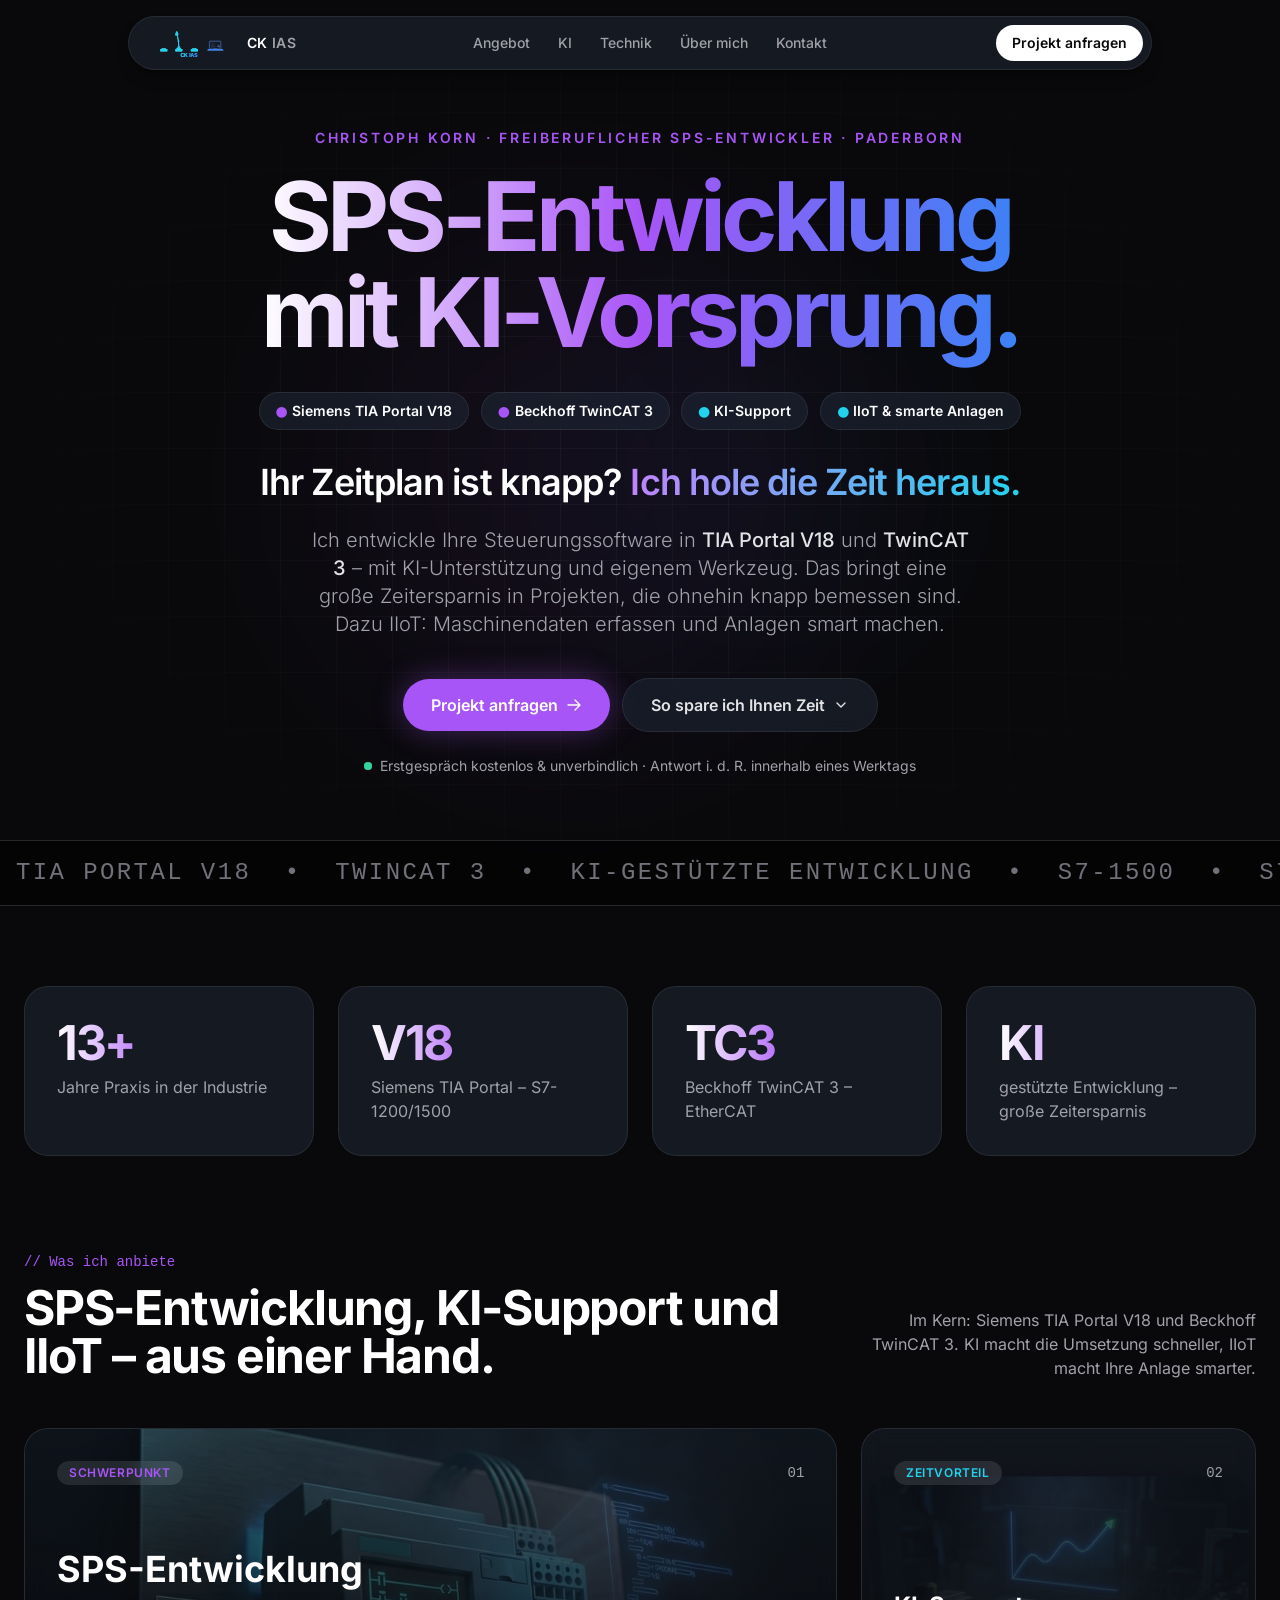
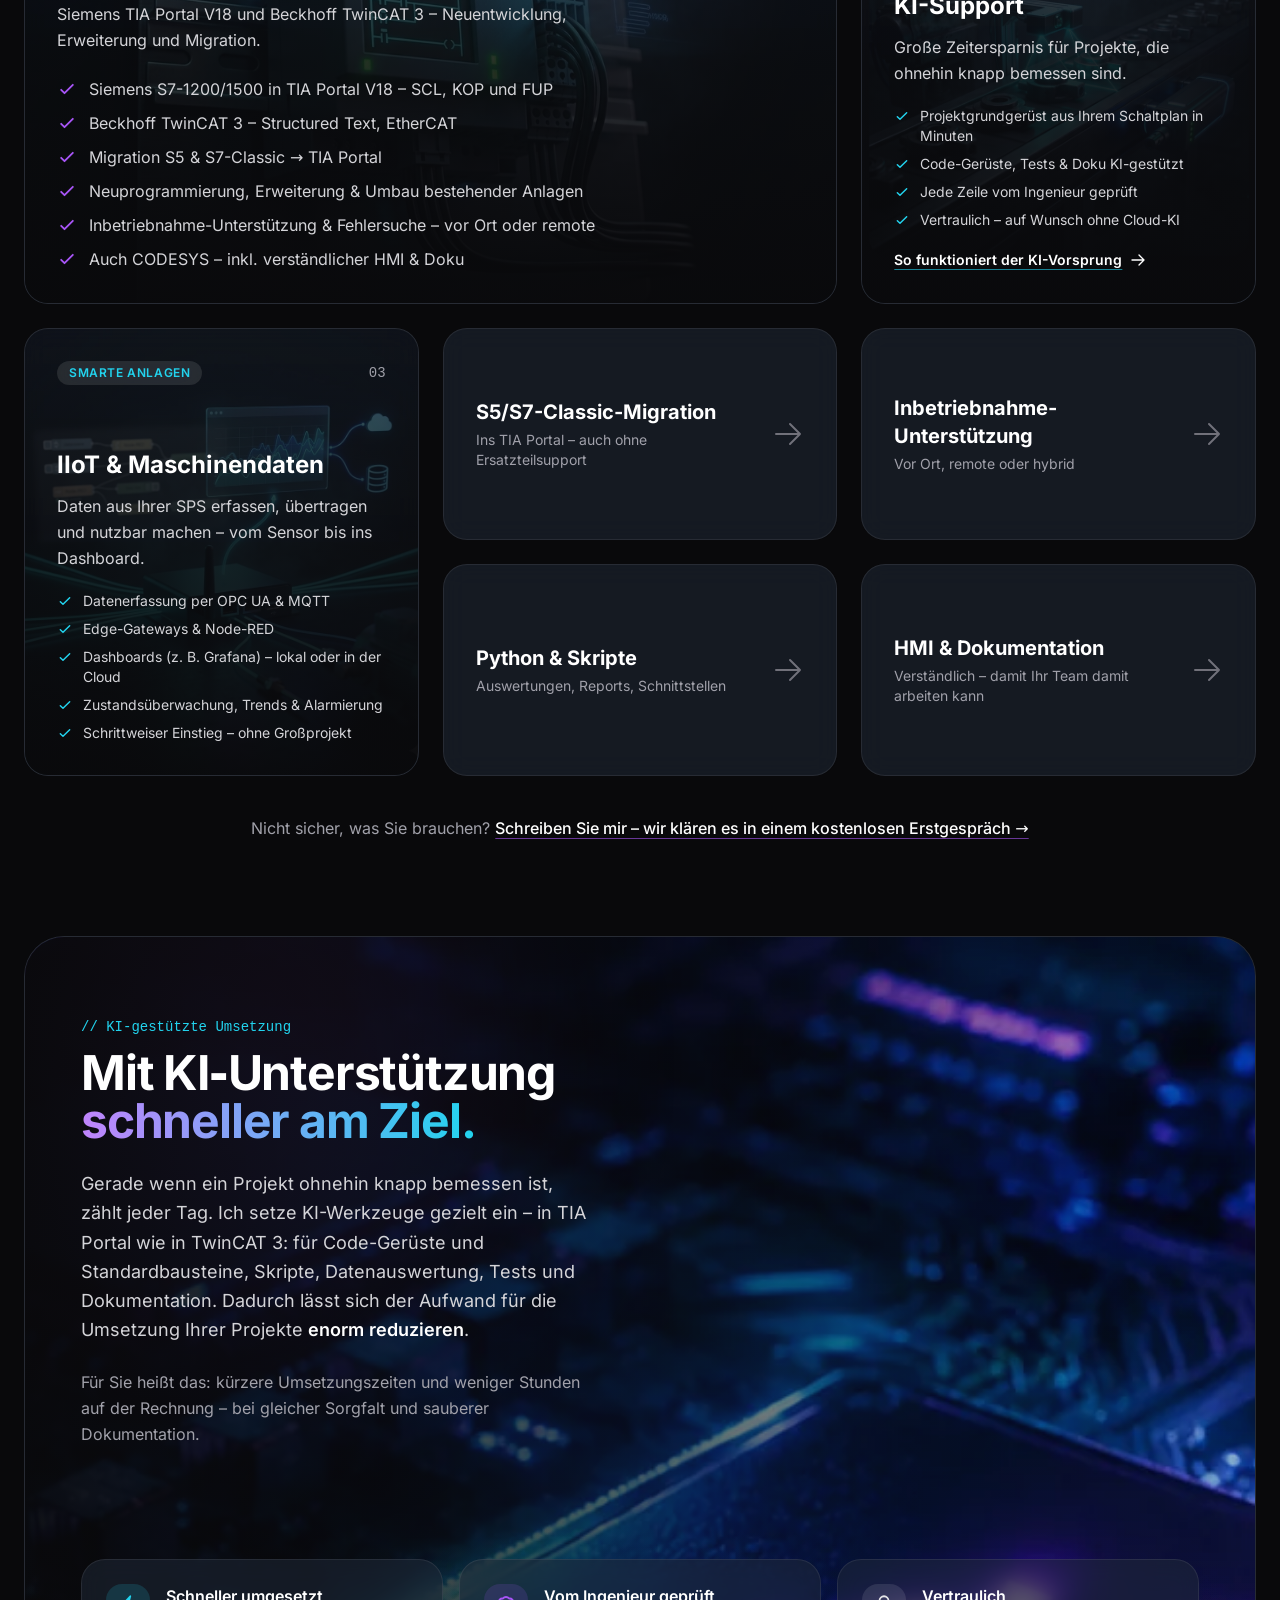
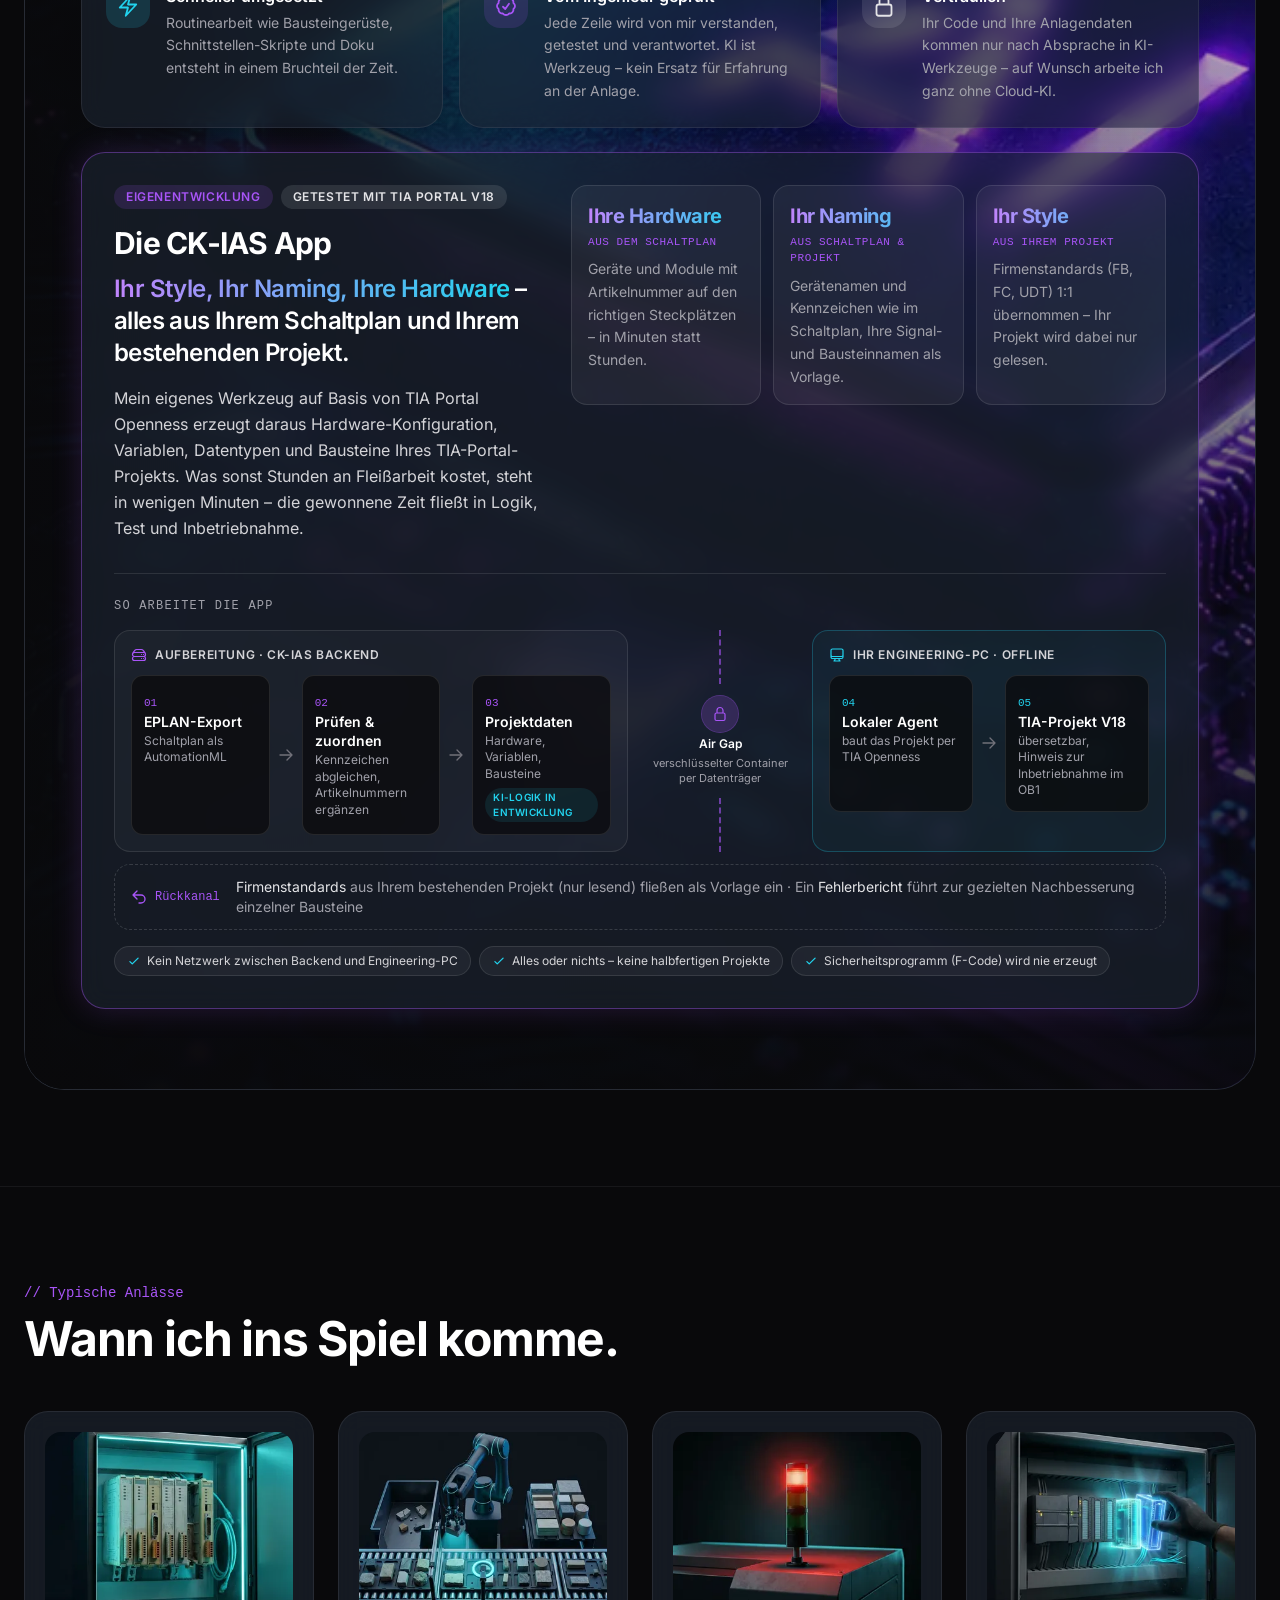
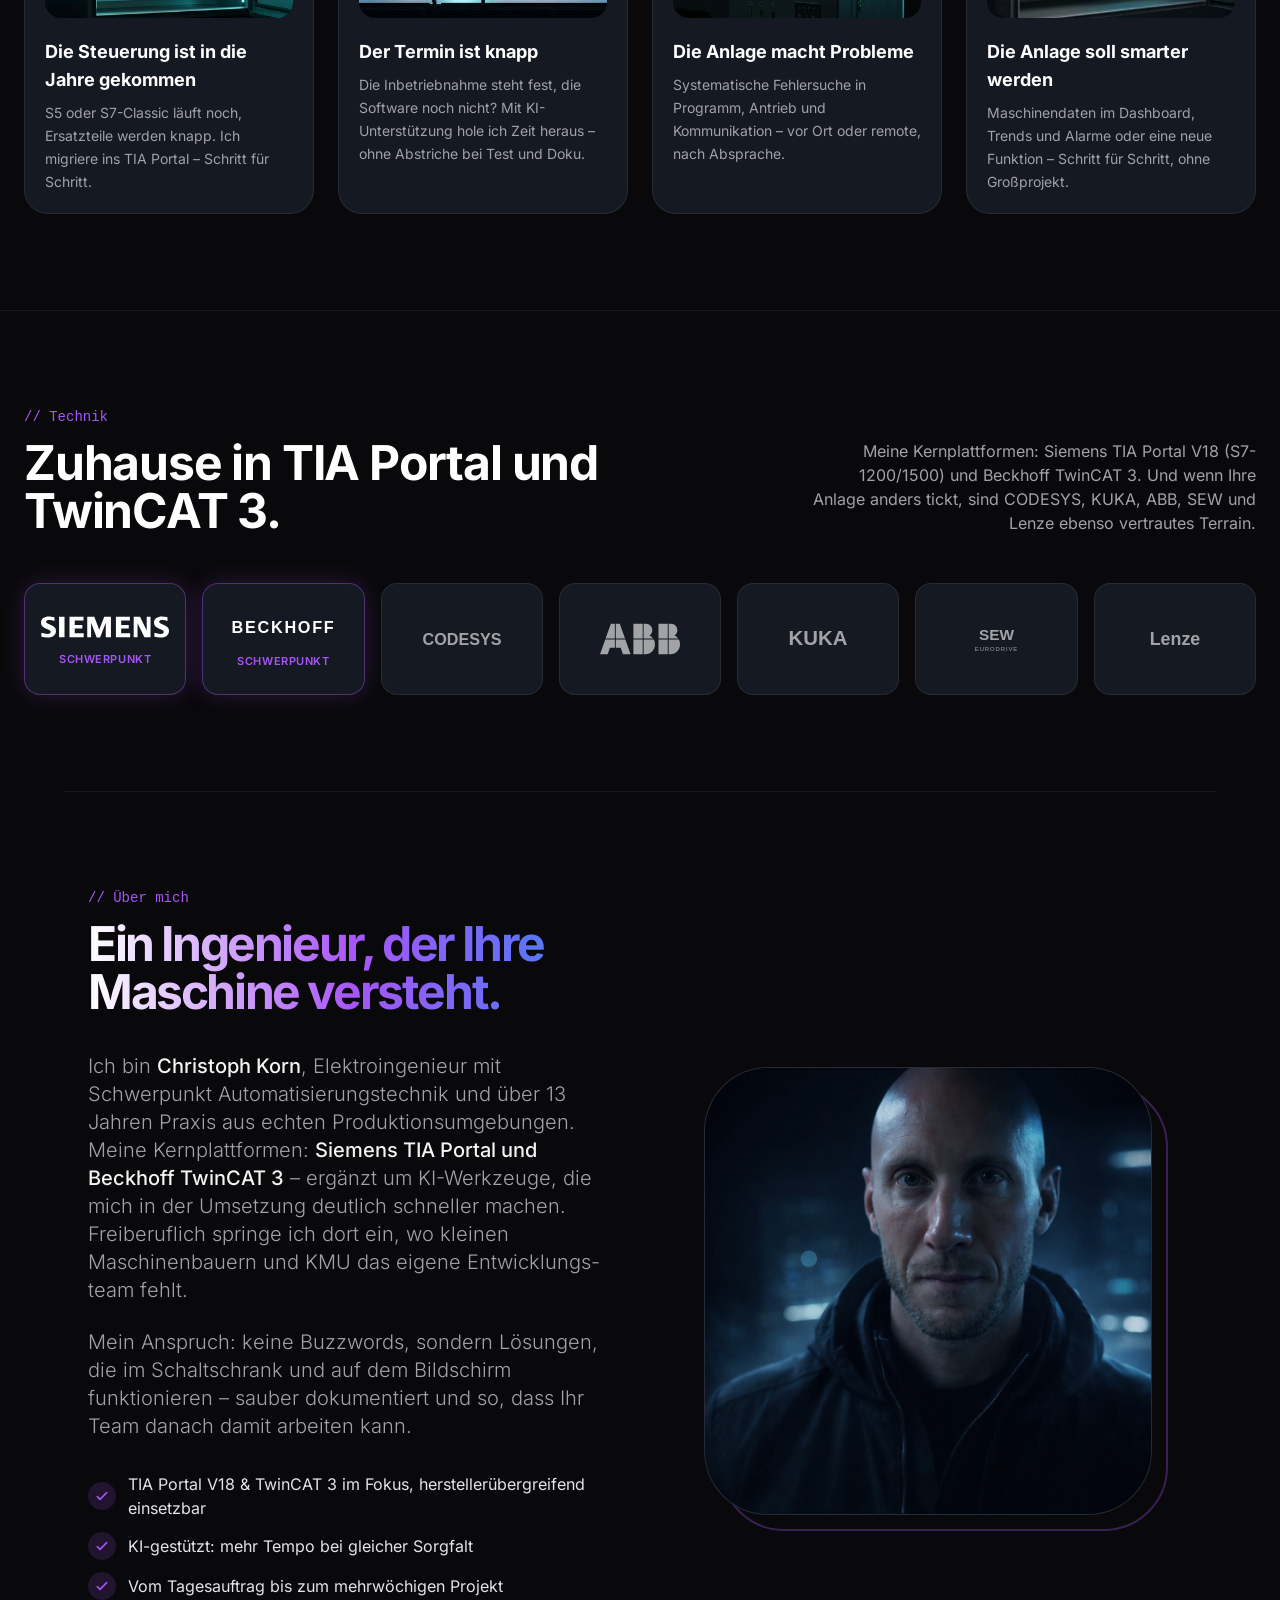
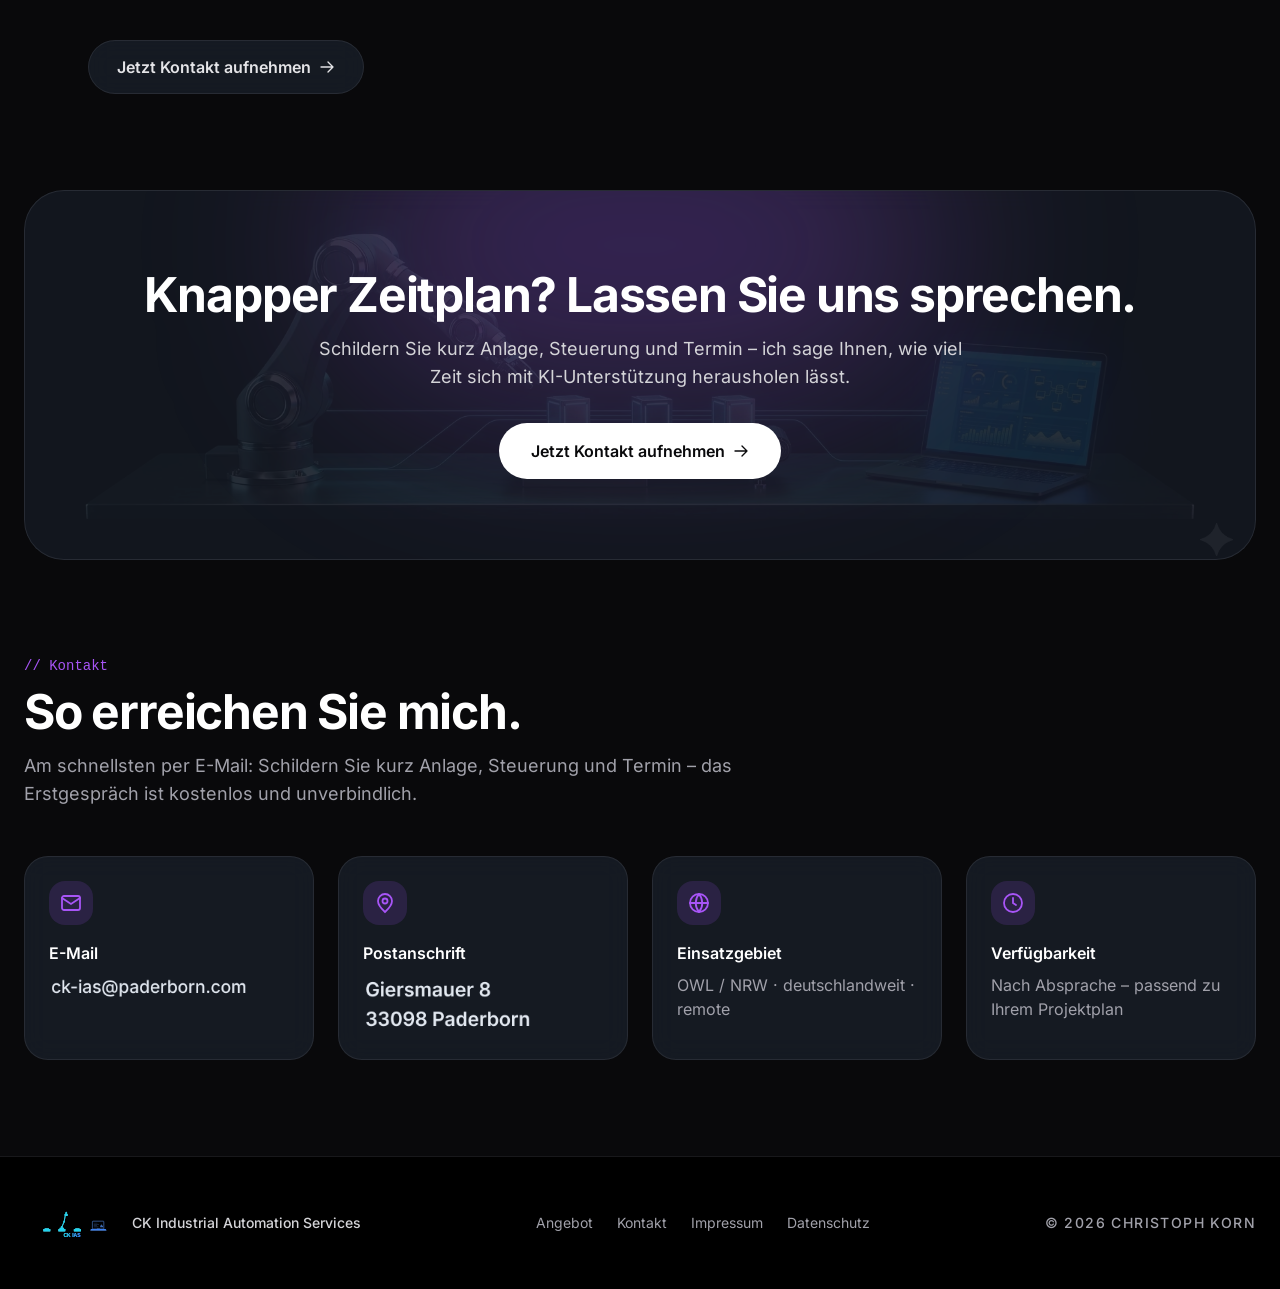
==== commit 7b2c7e8c: "Deploy active website" ====
--- a/index.html
+++ b/index.html
@@ -9,15 +9,15 @@
   <meta name="theme-color" content="#09090b">
   <script>document.documentElement.classList.add('js');</script>
 
-  <title>SPS-Programmierung Siemens TIA Portal &amp; IIoT – CK Industrial Automation Services</title>
-  <meta name="description" content="SPS-Programmierung mit Siemens SIMATIC S7 &amp; TIA Portal: Neuentwicklung, Erweiterung, Migration S5/S7-Classic, Inbetriebnahme &amp; Fehlersuche. Dazu Beckhoff, CODESYS, IIoT und Python-Skripte. Freiberuflich aus Paderborn – vor Ort &amp; remote.">
-  <meta name="keywords" content="SPS Programmierung, Siemens TIA Portal, SIMATIC S7, S7-1500, S7-1200, S7-300, S5 Migration, SPS Programmierer Freelancer, Inbetriebnahme, Automatisierungstechnik, Beckhoff TwinCAT, CODESYS, IIoT, OPC UA, MQTT, Node-RED, Python, Paderborn, OWL, NRW">
+  <title>SPS-Entwicklung TIA Portal V18 &amp; TwinCAT 3 mit KI-Unterstützung – CK Industrial Automation Services</title>
+  <meta name="description" content="Freiberufliche SPS-Entwicklung in Siemens TIA Portal V18 und Beckhoff TwinCAT 3 – KI-gestützt für große Zeitersparnis in knapp geplanten Projekten. Dazu IIoT: Maschinendaten erfassen, Anlagen smart machen. Aus Paderborn, vor Ort &amp; remote.">
+  <meta name="keywords" content="SPS Entwicklung, SPS Programmierung, TIA Portal V18, Siemens S7-1500, S7-1200, Beckhoff TwinCAT 3, EtherCAT, KI SPS Programmierung, KI-gestützte Entwicklung, IIoT, Maschinendaten, OPC UA, MQTT, Node-RED, Grafana, S5 Migration, SPS Programmierer Freelancer, Paderborn, OWL, NRW">
   <meta name="robots" content="index, follow">
   <link rel="canonical" href="https://ck-industrial-automation-services.github.io/site/">
 
   <!-- Open Graph -->
-  <meta property="og:title" content="SPS-Programmierung Siemens TIA Portal &amp; IIoT – CK Industrial Automation Services">
-  <meta property="og:description" content="Ihr externes Entwicklungsteam für Siemens SIMATIC S7 &amp; TIA Portal – plus Beckhoff, CODESYS, IIoT und Skripte. Freiberuflich aus Paderborn.">
+  <meta property="og:title" content="SPS-Entwicklung TIA Portal V18 &amp; TwinCAT 3 mit KI-Unterstützung – CK Industrial Automation Services">
+  <meta property="og:description" content="SPS-Entwicklung in TIA Portal V18 und TwinCAT 3 – KI-gestützt, für Projekte mit knappem Zeitplan. Dazu IIoT und smarte Anlagen. Freiberuflich aus Paderborn.">
   <meta property="og:type" content="website">
   <meta property="og:locale" content="de_DE">
   <meta property="og:url" content="https://ck-industrial-automation-services.github.io/site/">
@@ -28,7 +28,7 @@
   <!-- Twitter Card -->
   <meta name="twitter:card" content="summary_large_image">
   <meta name="twitter:title" content="CK Industrial Automation Services">
-  <meta name="twitter:description" content="SPS-Programmierung (Siemens TIA Portal) · Inbetriebnahme · IIoT &amp; Skripte – Ihr externes Entwicklungsteam aus Paderborn.">
+  <meta name="twitter:description" content="SPS-Entwicklung TIA Portal V18 &amp; TwinCAT 3 · KI-Support für große Zeitersparnis · IIoT &amp; smarte Anlagen – aus Paderborn.">
   <meta name="twitter:image" content="https://ck-industrial-automation-services.github.io/site/img/logo_photorealistic_long.webp">
 
   <!-- Icons -->
@@ -51,7 +51,7 @@
         "@type": "ProfessionalService",
         "@id": "https://ck-industrial-automation-services.github.io/site/#business",
         "name": "CK Industrial Automation Services",
-        "description": "Freiberuflicher Ingenieur für Automatisierungstechnik – SPS-Programmierung mit Schwerpunkt Siemens SIMATIC S7 und TIA Portal, dazu Beckhoff TwinCAT, CODESYS, Inbetriebnahme, IIoT-Anwendungen und Skripte für Maschinenbauer und produzierende KMU.",
+        "description": "Freiberuflicher Ingenieur für Automatisierungstechnik – SPS-Entwicklung in Siemens TIA Portal V18 und Beckhoff TwinCAT 3, KI-gestützt für große Zeitersparnis, dazu IIoT-Anwendungen (Maschinendaten erfassen, smarte Anlagen) für Maschinenbauer und produzierende KMU.",
         "url": "https://ck-industrial-automation-services.github.io/site/",
         "image": "https://ck-industrial-automation-services.github.io/site/img/logo_photorealistic_long.webp",
         "priceRange": "€€",
@@ -68,10 +68,10 @@
           "addressCountry": "DE"
         },
         "makesOffer": [
-          { "@type": "Offer", "itemOffered": { "@type": "Service", "name": "SPS-Programmierung – Siemens SIMATIC S7 & TIA Portal (Neuentwicklung, Erweiterung, Migration)" } },
-          { "@type": "Offer", "itemOffered": { "@type": "Service", "name": "Inbetriebnahme, Fehlersuche & Antriebstechnik" } },
-          { "@type": "Offer", "itemOffered": { "@type": "Service", "name": "Skript- & webbasierte Lösungen (Python, Node-RED, Dashboards)" } },
-          { "@type": "Offer", "itemOffered": { "@type": "Service", "name": "IIoT-Anwendungen (OPC UA, MQTT, Cloud)" } }
+          { "@type": "Offer", "itemOffered": { "@type": "Service", "name": "SPS-Entwicklung – Siemens TIA Portal V18 (S7-1200/1500) und Beckhoff TwinCAT 3" } },
+          { "@type": "Offer", "itemOffered": { "@type": "Service", "name": "KI-gestützte SPS-Entwicklung für knappe Zeitpläne" } },
+          { "@type": "Offer", "itemOffered": { "@type": "Service", "name": "IIoT-Anwendungen: Maschinendaten erfassen, smarte Anlagen (OPC UA, MQTT, Dashboards)" } },
+          { "@type": "Offer", "itemOffered": { "@type": "Service", "name": "Migration S5/S7-Classic, Inbetriebnahme-Unterstützung" } }
         ]
       },
       {
@@ -87,9 +87,9 @@
           "addressCountry": "DE"
         },
         "knowsAbout": [
-          "SPS-Programmierung", "Siemens TIA Portal", "SIMATIC S7-1500", "SIMATIC S7-1200", "SIMATIC S7-300/400",
+          "SPS-Programmierung", "Siemens TIA Portal V18", "Beckhoff TwinCAT 3", "SIMATIC S7-1500", "SIMATIC S7-1200", "SIMATIC S7-300/400",
           "Migration S5/S7-Classic zu TIA Portal", "Strukturierter Text (SCL/ST)", "PROFINET",
-          "Beckhoff TwinCAT", "CODESYS", "EtherCAT", "Inbetriebnahme", "Antriebstechnik",
+          "CODESYS", "EtherCAT", "Inbetriebnahme", "Antriebstechnik",
           "Python", "Node-RED", "Web-Dashboards", "SQL",
           "OPC UA", "MQTT", "AWS", "Azure", "Edge Computing", "IIoT", "KI-gestützte Softwareentwicklung"
         ]
@@ -142,6 +142,7 @@
   <span id="top"></span>
 
   <!-- ===================== HERO ===================== -->
+  <!-- Stand 02.11.2026: Fokus SPS-Entwicklung (TIA Portal V18, TwinCAT 3), KI-Support, IIoT – Zeitersparnis auf den ersten Blick -->
   <header class="relative min-h-screen flex flex-col justify-center items-center overflow-hidden pt-32 pb-0">
 
     <!-- Hintergrund: Raster + Glow (Purple & Blue) -->
@@ -149,21 +150,29 @@
     <div class="absolute top-1/4 left-1/4 w-[500px] h-[500px] max-w-[90vw] bg-neonPurple/20 rounded-full blur-[100px] opacity-30 animate-pulse" aria-hidden="true"></div>
     <div class="absolute bottom-1/4 right-1/4 w-[400px] h-[400px] max-w-[80vw] bg-blue-500/10 rounded-full blur-[80px] opacity-30" aria-hidden="true"></div>
 
-    <div class="relative z-10 text-center max-w-4xl px-6 mb-16">
-      <p class="text-neonPurple uppercase tracking-[0.2em] mb-5 text-xs sm:text-sm font-semibold" data-reveal>Freiberuflicher Automatisierungsingenieur · Paderborn</p>
-
-      <h1 class="text-6xl sm:text-7xl md:text-9xl font-bold tracking-tighter mb-4 text-gradient leading-[0.95] pb-2" data-reveal>
-        Christoph Korn.
+    <div class="relative z-10 text-center max-w-5xl px-6 mb-16">
+      <p class="text-neonPurple uppercase tracking-[0.2em] mb-5 text-xs sm:text-sm font-semibold" data-reveal>Christoph Korn · Freiberuflicher SPS-Entwickler · Paderborn</p>
+
+      <h1 class="text-4xl sm:text-6xl md:text-7xl lg:text-8xl font-bold tracking-tighter mb-6 text-gradient leading-[0.95] pb-2" data-reveal>
+        SPS-Entwicklung<br>mit KI-Vorsprung.
       </h1>
 
+      <ul class="mb-8 flex flex-wrap items-center justify-center gap-2 sm:gap-3" aria-label="Schwerpunkte" data-reveal>
+        <li class="glass-panel rounded-full px-4 py-2 text-sm font-semibold text-white"><span class="text-neonPurple">●</span> Siemens TIA Portal V18</li>
+        <li class="glass-panel rounded-full px-4 py-2 text-sm font-semibold text-white"><span class="text-neonPurple">●</span> Beckhoff TwinCAT 3</li>
+        <li class="glass-panel rounded-full px-4 py-2 text-sm font-semibold text-white"><span class="text-neonCyan">●</span> KI-Support</li>
+        <li class="glass-panel rounded-full px-4 py-2 text-sm font-semibold text-white"><span class="text-neonCyan">●</span> IIoT &amp; smarte Anlagen</li>
+      </ul>
+
       <p class="text-2xl sm:text-3xl md:text-4xl font-semibold tracking-tight mb-6" data-reveal>
-        Kein eigenes Entwicklungs&shy;team? <span class="text-gradient-cyan">Ich bin Ihres.</span>
+        Ihr Zeitplan ist knapp? <span class="text-gradient-cyan">Ich hole die Zeit heraus.</span>
       </p>
 
       <p class="text-zinc-400 text-lg md:text-xl max-w-2xl mx-auto leading-relaxed font-light" data-reveal>
-        Schwerpunkt <strong class="font-medium text-zinc-200">SPS-Programmierung</strong> mit Siemens SIMATIC&nbsp;S7 und TIA&nbsp;Portal –
-        von der Erweiterung über die S5/S7-Classic-Migration bis zur Inbetriebnahme. Dazu Beckhoff,
-        CODESYS, IIoT und Skripte, wenn Ihre Anlage mehr braucht.
+        Ich entwickle Ihre Steuerungssoftware in <strong class="font-medium text-zinc-200">TIA Portal V18</strong> und
+        <strong class="font-medium text-zinc-200">TwinCAT 3</strong> – mit KI-Unterstützung und eigenem Werkzeug.
+        Das bringt eine große Zeitersparnis in Projekten, die ohnehin knapp bemessen sind.
+        Dazu IIoT: Maschinendaten erfassen und Anlagen smart machen.
       </p>
 
       <div class="mt-10 flex flex-col sm:flex-row items-center justify-center gap-3" data-reveal>
@@ -171,8 +180,8 @@
           Projekt anfragen
           <svg xmlns="http://www.w3.org/2000/svg" fill="none" viewBox="0 0 24 24" stroke-width="2" stroke="currentColor" class="h-4 w-4" aria-hidden="true"><path stroke-linecap="round" stroke-linejoin="round" d="M13.5 4.5 21 12m0 0-7.5 7.5M21 12H3"/></svg>
         </a>
-        <a href="#angebot" class="w-full sm:w-auto glass-panel inline-flex items-center justify-center gap-2 rounded-full px-7 py-3.5 font-semibold text-zinc-200 hover:text-white glow-hover">
-          Was ich anbiete
+        <a href="#ki" class="w-full sm:w-auto glass-panel inline-flex items-center justify-center gap-2 rounded-full px-7 py-3.5 font-semibold text-zinc-200 hover:text-white glow-hover">
+          So spare ich Ihnen Zeit
           <svg xmlns="http://www.w3.org/2000/svg" fill="none" viewBox="0 0 24 24" stroke-width="2" stroke="currentColor" class="h-4 w-4" aria-hidden="true"><path stroke-linecap="round" stroke-linejoin="round" d="m6 9 6 6 6-6"/></svg>
         </a>
       </div>
@@ -185,11 +194,11 @@
 
     <!-- Laufband: Technologien -->
     <div class="relative z-10 w-full mt-auto border-t border-b border-zinc-800 bg-black/50 backdrop-blur-sm py-4">
-      <p class="sr-only">Technologien: Siemens TIA Portal, SIMATIC S7-1500, S7-1200, S7-300/400, S5/S7-Classic-Migration, SCL/ST, PROFINET, Beckhoff TwinCAT, CODESYS, EtherCAT, Antriebstechnik, OPC UA, MQTT, Node-RED, Python, SQL, Grafana, AWS, Azure, KI-gestützte Entwicklung, TIA Openness.</p>
+      <p class="sr-only">Technologien: Siemens TIA Portal V18, Beckhoff TwinCAT 3, KI-gestützte Entwicklung, SIMATIC S7-1500, S7-1200, EtherCAT, SCL/ST, IIoT, OPC UA, MQTT, Node-RED, Grafana, Python, PROFINET, CODESYS, S5/S7-Classic-Migration, TIA Openness.</p>
       <div class="marquee" aria-hidden="true">
         <div class="marquee-track text-lg md:text-2xl font-mono uppercase tracking-widest text-zinc-500">
-          <span class="px-4">TIA Portal &nbsp;•&nbsp; SIMATIC S7-1500 &nbsp;•&nbsp; S7-1200 &nbsp;•&nbsp; S7-300/400 &nbsp;•&nbsp; S5-Migration &nbsp;•&nbsp; SCL / ST &nbsp;•&nbsp; PROFINET &nbsp;•&nbsp; Beckhoff TwinCAT &nbsp;•&nbsp; CODESYS &nbsp;•&nbsp; EtherCAT &nbsp;•&nbsp; Antriebstechnik &nbsp;•&nbsp; OPC UA &nbsp;•&nbsp; MQTT &nbsp;•&nbsp; Node-RED &nbsp;•&nbsp; Python &nbsp;•&nbsp; SQL &nbsp;•&nbsp; Grafana &nbsp;•&nbsp; AWS &nbsp;•&nbsp; Azure &nbsp;•&nbsp; KI-gestützte Entwicklung &nbsp;•&nbsp; TIA Openness &nbsp;•</span>
-          <span class="px-4">TIA Portal &nbsp;•&nbsp; SIMATIC S7-1500 &nbsp;•&nbsp; S7-1200 &nbsp;•&nbsp; S7-300/400 &nbsp;•&nbsp; S5-Migration &nbsp;•&nbsp; SCL / ST &nbsp;•&nbsp; PROFINET &nbsp;•&nbsp; Beckhoff TwinCAT &nbsp;•&nbsp; CODESYS &nbsp;•&nbsp; EtherCAT &nbsp;•&nbsp; Antriebstechnik &nbsp;•&nbsp; OPC UA &nbsp;•&nbsp; MQTT &nbsp;•&nbsp; Node-RED &nbsp;•&nbsp; Python &nbsp;•&nbsp; SQL &nbsp;•&nbsp; Grafana &nbsp;•&nbsp; AWS &nbsp;•&nbsp; Azure &nbsp;•&nbsp; KI-gestützte Entwicklung &nbsp;•&nbsp; TIA Openness &nbsp;•</span>
+          <span class="px-4">TIA Portal V18 &nbsp;•&nbsp; TwinCAT 3 &nbsp;•&nbsp; KI-gestützte Entwicklung &nbsp;•&nbsp; S7-1500 &nbsp;•&nbsp; S7-1200 &nbsp;•&nbsp; EtherCAT &nbsp;•&nbsp; SCL / ST &nbsp;•&nbsp; IIoT &nbsp;•&nbsp; OPC UA &nbsp;•&nbsp; MQTT &nbsp;•&nbsp; Node-RED &nbsp;•&nbsp; Grafana &nbsp;•&nbsp; Python &nbsp;•&nbsp; PROFINET &nbsp;•&nbsp; CODESYS &nbsp;•&nbsp; S5-Migration &nbsp;•&nbsp; TIA Openness &nbsp;•</span>
+          <span class="px-4">TIA Portal V18 &nbsp;•&nbsp; TwinCAT 3 &nbsp;•&nbsp; KI-gestützte Entwicklung &nbsp;•&nbsp; S7-1500 &nbsp;•&nbsp; S7-1200 &nbsp;•&nbsp; EtherCAT &nbsp;•&nbsp; SCL / ST &nbsp;•&nbsp; IIoT &nbsp;•&nbsp; OPC UA &nbsp;•&nbsp; MQTT &nbsp;•&nbsp; Node-RED &nbsp;•&nbsp; Grafana &nbsp;•&nbsp; Python &nbsp;•&nbsp; PROFINET &nbsp;•&nbsp; CODESYS &nbsp;•&nbsp; S5-Migration &nbsp;•&nbsp; TIA Openness &nbsp;•</span>
         </div>
       </div>
     </div>
@@ -197,7 +206,7 @@
 
   <main>
 
-    <!-- ===================== ZAHLEN ===================== -->
+<!-- ===================== ZAHLEN ===================== -->
     <section class="px-6 pt-20 max-w-7xl mx-auto" aria-label="Zahlen">
       <div class="grid grid-cols-2 lg:grid-cols-4 gap-4 md:gap-6">
         <div class="glass-panel rounded-3xl p-5 md:p-8 glow-hover" data-reveal>
@@ -205,16 +214,16 @@
           <div class="mt-2 text-sm md:text-base text-zinc-400">Jahre Praxis in der Industrie</div>
         </div>
         <div class="glass-panel rounded-3xl p-5 md:p-8 glow-hover" data-reveal>
-          <div class="text-[1.75rem] sm:text-4xl md:text-5xl font-bold tracking-tighter text-gradient whitespace-nowrap">S7-<span data-count="1500">1500</span></div>
-          <div class="mt-2 text-sm md:text-base text-zinc-400">Siemens-Praxis von S5 bis SIMATIC S7-1500</div>
+          <div class="text-[1.75rem] sm:text-4xl md:text-5xl font-bold tracking-tighter text-gradient whitespace-nowrap">V18</div>
+          <div class="mt-2 text-sm md:text-base text-zinc-400">Siemens TIA Portal – S7-1200/1500</div>
         </div>
         <div class="glass-panel rounded-3xl p-5 md:p-8 glow-hover" data-reveal>
-          <div class="text-[1.75rem] sm:text-4xl md:text-5xl font-bold tracking-tighter text-gradient whitespace-nowrap"><span data-count="7">7</span>+</div>
-          <div class="mt-2 text-sm md:text-base text-zinc-400">Steuerungs&shy;plattformen – Siemens, Beckhoff &amp; Co.</div>
+          <div class="text-[1.75rem] sm:text-4xl md:text-5xl font-bold tracking-tighter text-gradient whitespace-nowrap">TC3</div>
+          <div class="mt-2 text-sm md:text-base text-zinc-400">Beckhoff TwinCAT 3 – EtherCAT</div>
         </div>
         <div class="glass-panel rounded-3xl p-5 md:p-8 glow-hover" data-reveal>
-          <div class="text-[1.75rem] sm:text-4xl md:text-5xl font-bold tracking-tighter text-gradient whitespace-nowrap"><span data-count="15">15</span>&nbsp;Min</div>
-          <div class="mt-2 text-sm md:text-base text-zinc-400">kostenloses Erstgespräch</div>
+          <div class="text-[1.75rem] sm:text-4xl md:text-5xl font-bold tracking-tighter text-gradient whitespace-nowrap">KI</div>
+          <div class="mt-2 text-sm md:text-base text-zinc-400">gestützte Entwicklung – große Zeitersparnis</div>
         </div>
       </div>
     </section>
@@ -224,14 +233,14 @@
       <div class="flex flex-col md:flex-row md:justify-between md:items-end gap-4 mb-12" data-reveal>
         <div>
           <p class="font-mono text-sm text-neonPurple mb-3">// Was ich anbiete</p>
-          <h2 class="text-3xl md:text-5xl font-bold tracking-tight max-w-3xl">Schwerpunkt SPS – plus alles, was dazugehört.</h2>
-        </div>
-        <p class="text-zinc-400 max-w-sm md:text-right">Im Kern: Siemens-Steuerungstechnik. Dazu Skripte und IIoT, wenn Ihre Anlage mehr braucht.</p>
+          <h2 class="text-3xl md:text-5xl font-bold tracking-tight max-w-3xl">SPS-Entwicklung, KI-Support und IIoT – aus einer Hand.</h2>
+        </div>
+        <p class="text-zinc-400 max-w-sm md:text-right">Im Kern: Siemens TIA Portal V18 und Beckhoff TwinCAT 3. KI macht die Umsetzung schneller, IIoT macht Ihre Anlage smarter.</p>
       </div>
 
       <div class="grid grid-cols-1 md:grid-cols-3 gap-6 auto-rows-[minmax(190px,auto)]">
 
-        <!-- 01 · SPS-Programmierung (Schwerpunkt) -->
+        <!-- 01 · SPS-Entwicklung (Schwerpunkt) -->
         <article class="md:col-span-2 md:row-span-2 glass-panel rounded-3xl p-8 glow-hover group relative overflow-hidden" data-reveal>
           <img src="img/service_sps.webp" alt="" loading="lazy" decoding="async" class="absolute inset-0 w-full h-full object-cover opacity-50 group-hover:scale-105 transition-transform duration-700">
           <div class="absolute inset-0 bg-gradient-to-b from-zinc-950/10 via-zinc-950/70 to-zinc-950/95" aria-hidden="true"></div>
@@ -241,35 +250,57 @@
               <span class="font-mono text-sm text-zinc-400">01</span>
             </div>
             <div>
-              <h3 class="text-3xl md:text-4xl font-bold mb-3 group-hover:translate-x-2 transition-transform duration-300">SPS-Programmierung</h3>
-              <p class="text-zinc-300 max-w-xl leading-relaxed mb-6">Siemens SIMATIC S7 &amp; TIA Portal – Neuentwicklung, Erweiterung, Migration und Inbetriebnahme.</p>
+              <h3 class="text-3xl md:text-4xl font-bold mb-3 group-hover:translate-x-2 transition-transform duration-300">SPS-Entwicklung</h3>
+              <p class="text-zinc-300 max-w-xl leading-relaxed mb-6">Siemens TIA Portal V18 und Beckhoff TwinCAT 3 – Neuentwicklung, Erweiterung und Migration.</p>
               <ul class="grid gap-2.5 text-zinc-300 text-sm md:text-base">
-                <li class="flex gap-3"><svg xmlns="http://www.w3.org/2000/svg" fill="none" viewBox="0 0 24 24" stroke-width="2.2" stroke="currentColor" class="mt-0.5 h-5 w-5 flex-none text-neonPurple" aria-hidden="true"><path stroke-linecap="round" stroke-linejoin="round" d="m5 13 4 4L19 7"/></svg>Siemens SIMATIC S7-300/400/1200/1500 – TIA&nbsp;Portal bis V19</li>
-                <li class="flex gap-3"><svg xmlns="http://www.w3.org/2000/svg" fill="none" viewBox="0 0 24 24" stroke-width="2.2" stroke="currentColor" class="mt-0.5 h-5 w-5 flex-none text-neonPurple" aria-hidden="true"><path stroke-linecap="round" stroke-linejoin="round" d="m5 13 4 4L19 7"/></svg>Migration S5 &amp; S7-Classic → TIA Portal, auch ohne Ersatzteil&shy;support</li>
+                <li class="flex gap-3"><svg xmlns="http://www.w3.org/2000/svg" fill="none" viewBox="0 0 24 24" stroke-width="2.2" stroke="currentColor" class="mt-0.5 h-5 w-5 flex-none text-neonPurple" aria-hidden="true"><path stroke-linecap="round" stroke-linejoin="round" d="m5 13 4 4L19 7"/></svg>Siemens S7-1200/1500 in TIA Portal V18 – SCL, KOP und FUP</li>
+                <li class="flex gap-3"><svg xmlns="http://www.w3.org/2000/svg" fill="none" viewBox="0 0 24 24" stroke-width="2.2" stroke="currentColor" class="mt-0.5 h-5 w-5 flex-none text-neonPurple" aria-hidden="true"><path stroke-linecap="round" stroke-linejoin="round" d="m5 13 4 4L19 7"/></svg>Beckhoff TwinCAT 3 – Structured Text, EtherCAT</li>
+                <li class="flex gap-3"><svg xmlns="http://www.w3.org/2000/svg" fill="none" viewBox="0 0 24 24" stroke-width="2.2" stroke="currentColor" class="mt-0.5 h-5 w-5 flex-none text-neonPurple" aria-hidden="true"><path stroke-linecap="round" stroke-linejoin="round" d="m5 13 4 4L19 7"/></svg>Migration S5 &amp; S7-Classic → TIA Portal</li>
                 <li class="flex gap-3"><svg xmlns="http://www.w3.org/2000/svg" fill="none" viewBox="0 0 24 24" stroke-width="2.2" stroke="currentColor" class="mt-0.5 h-5 w-5 flex-none text-neonPurple" aria-hidden="true"><path stroke-linecap="round" stroke-linejoin="round" d="m5 13 4 4L19 7"/></svg>Neuprogrammierung, Erweiterung &amp; Umbau bestehender Anlagen</li>
-                <li class="flex gap-3"><svg xmlns="http://www.w3.org/2000/svg" fill="none" viewBox="0 0 24 24" stroke-width="2.2" stroke="currentColor" class="mt-0.5 h-5 w-5 flex-none text-neonPurple" aria-hidden="true"><path stroke-linecap="round" stroke-linejoin="round" d="m5 13 4 4L19 7"/></svg>Inbetriebnahme, Fehlersuche &amp; Antriebstechnik (SEW, Lenze)</li>
-                <li class="flex gap-3"><svg xmlns="http://www.w3.org/2000/svg" fill="none" viewBox="0 0 24 24" stroke-width="2.2" stroke="currentColor" class="mt-0.5 h-5 w-5 flex-none text-neonPurple" aria-hidden="true"><path stroke-linecap="round" stroke-linejoin="round" d="m5 13 4 4L19 7"/></svg>Auch Beckhoff TwinCAT &amp; CODESYS – inkl. verständlicher HMI &amp; Doku</li>
+                <li class="flex gap-3"><svg xmlns="http://www.w3.org/2000/svg" fill="none" viewBox="0 0 24 24" stroke-width="2.2" stroke="currentColor" class="mt-0.5 h-5 w-5 flex-none text-neonPurple" aria-hidden="true"><path stroke-linecap="round" stroke-linejoin="round" d="m5 13 4 4L19 7"/></svg>Inbetriebnahme-Unterstützung &amp; Fehlersuche – vor Ort oder remote</li>
+                <li class="flex gap-3"><svg xmlns="http://www.w3.org/2000/svg" fill="none" viewBox="0 0 24 24" stroke-width="2.2" stroke="currentColor" class="mt-0.5 h-5 w-5 flex-none text-neonPurple" aria-hidden="true"><path stroke-linecap="round" stroke-linejoin="round" d="m5 13 4 4L19 7"/></svg>Auch CODESYS – inkl. verständlicher HMI &amp; Doku</li>
               </ul>
             </div>
           </div>
         </article>
 
-        <!-- 02 · IIoT-Anwendungen -->
+        <article class="md:col-span-1 md:row-span-2 glass-panel rounded-3xl p-8 glow-hover group relative overflow-hidden" data-reveal>
+          <img src="img/service_effizienz.webp" alt="" loading="lazy" decoding="async" class="absolute inset-0 w-full h-full object-cover opacity-40 group-hover:scale-105 transition-transform duration-700">
+          <div class="absolute inset-0 bg-gradient-to-b from-zinc-950/10 via-zinc-950/70 to-zinc-950/95" aria-hidden="true"></div>
+          <div class="relative z-10 h-full flex flex-col justify-between gap-16">
+            <div class="flex items-center justify-between">
+              <span class="px-3 py-1 rounded-full bg-white/10 text-xs font-semibold uppercase tracking-wider text-neonCyan backdrop-blur-md">Zeitvorteil</span>
+              <span class="font-mono text-sm text-zinc-400">02</span>
+            </div>
+            <div>
+              <h3 class="text-2xl font-bold mb-3 group-hover:translate-x-2 transition-transform duration-300">KI-Support</h3>
+              <p class="text-zinc-300 leading-relaxed mb-5">Große Zeitersparnis für Projekte, die ohnehin knapp bemessen sind.</p>
+              <ul class="grid gap-2 text-zinc-300 text-sm">
+                <li class="flex gap-2.5"><svg xmlns="http://www.w3.org/2000/svg" fill="none" viewBox="0 0 24 24" stroke-width="2.2" stroke="currentColor" class="mt-0.5 h-4 w-4 flex-none text-neonCyan" aria-hidden="true"><path stroke-linecap="round" stroke-linejoin="round" d="m5 13 4 4L19 7"/></svg>Projektgrundgerüst aus Ihrem Schaltplan in Minuten</li>
+                <li class="flex gap-2.5"><svg xmlns="http://www.w3.org/2000/svg" fill="none" viewBox="0 0 24 24" stroke-width="2.2" stroke="currentColor" class="mt-0.5 h-4 w-4 flex-none text-neonCyan" aria-hidden="true"><path stroke-linecap="round" stroke-linejoin="round" d="m5 13 4 4L19 7"/></svg>Code-Gerüste, Tests &amp; Doku KI-gestützt</li>
+                <li class="flex gap-2.5"><svg xmlns="http://www.w3.org/2000/svg" fill="none" viewBox="0 0 24 24" stroke-width="2.2" stroke="currentColor" class="mt-0.5 h-4 w-4 flex-none text-neonCyan" aria-hidden="true"><path stroke-linecap="round" stroke-linejoin="round" d="m5 13 4 4L19 7"/></svg>Jede Zeile vom Ingenieur geprüft</li>
+                <li class="flex gap-2.5"><svg xmlns="http://www.w3.org/2000/svg" fill="none" viewBox="0 0 24 24" stroke-width="2.2" stroke="currentColor" class="mt-0.5 h-4 w-4 flex-none text-neonCyan" aria-hidden="true"><path stroke-linecap="round" stroke-linejoin="round" d="m5 13 4 4L19 7"/></svg>Vertraulich – auf Wunsch ohne Cloud-KI</li>
+              </ul>
+              <a href="#ki" class="mt-5 inline-flex items-center gap-2 text-sm font-semibold text-white underline decoration-neonCyan/60 underline-offset-4 hover:decoration-neonCyan transition-colors duration-200">So funktioniert der KI-Vorsprung <svg xmlns="http://www.w3.org/2000/svg" fill="none" viewBox="0 0 24 24" stroke-width="2" stroke="currentColor" class="h-4 w-4" aria-hidden="true"><path stroke-linecap="round" stroke-linejoin="round" d="M13.5 4.5 21 12m0 0-7.5 7.5M21 12H3"/></svg></a>
+            </div>
+          </div>
+        </article>
+
         <article class="md:col-span-1 md:row-span-2 glass-panel rounded-3xl p-8 glow-hover group relative overflow-hidden" data-reveal>
           <img src="img/service_iiot.webp" alt="" loading="lazy" decoding="async" class="absolute inset-0 w-full h-full object-cover opacity-40 group-hover:scale-105 transition-transform duration-700">
           <div class="absolute inset-0 bg-gradient-to-b from-zinc-950/10 via-zinc-950/70 to-zinc-950/95" aria-hidden="true"></div>
           <div class="relative z-10 h-full flex flex-col justify-between gap-16">
             <div class="flex items-center justify-between">
-              <span class="px-3 py-1 rounded-full bg-white/10 text-xs font-semibold uppercase tracking-wider text-neonCyan backdrop-blur-md">Maschinendaten</span>
-              <span class="font-mono text-sm text-zinc-400">02</span>
+              <span class="px-3 py-1 rounded-full bg-white/10 text-xs font-semibold uppercase tracking-wider text-neonCyan backdrop-blur-md">Smarte Anlagen</span>
+              <span class="font-mono text-sm text-zinc-400">03</span>
             </div>
             <div>
-              <h3 class="text-2xl font-bold mb-3 group-hover:translate-x-2 transition-transform duration-300">IIoT-Anwendungen</h3>
+              <h3 class="text-2xl font-bold mb-3 group-hover:translate-x-2 transition-transform duration-300">IIoT &amp; Maschinendaten</h3>
               <p class="text-zinc-300 leading-relaxed mb-5">Daten aus Ihrer SPS erfassen, übertragen und nutzbar machen – vom Sensor bis ins Dashboard.</p>
               <ul class="grid gap-2 text-zinc-300 text-sm">
                 <li class="flex gap-2.5"><svg xmlns="http://www.w3.org/2000/svg" fill="none" viewBox="0 0 24 24" stroke-width="2.2" stroke="currentColor" class="mt-0.5 h-4 w-4 flex-none text-neonCyan" aria-hidden="true"><path stroke-linecap="round" stroke-linejoin="round" d="m5 13 4 4L19 7"/></svg>Datenerfassung per OPC&nbsp;UA &amp; MQTT</li>
-                <li class="flex gap-2.5"><svg xmlns="http://www.w3.org/2000/svg" fill="none" viewBox="0 0 24 24" stroke-width="2.2" stroke="currentColor" class="mt-0.5 h-4 w-4 flex-none text-neonCyan" aria-hidden="true"><path stroke-linecap="round" stroke-linejoin="round" d="m5 13 4 4L19 7"/></svg>Edge-Gateways &amp; lokale Vorverarbeitung</li>
-                <li class="flex gap-2.5"><svg xmlns="http://www.w3.org/2000/svg" fill="none" viewBox="0 0 24 24" stroke-width="2.2" stroke="currentColor" class="mt-0.5 h-4 w-4 flex-none text-neonCyan" aria-hidden="true"><path stroke-linecap="round" stroke-linejoin="round" d="m5 13 4 4L19 7"/></svg>Lokale &amp; Cloud-Dashboards (AWS, Azure)</li>
+                <li class="flex gap-2.5"><svg xmlns="http://www.w3.org/2000/svg" fill="none" viewBox="0 0 24 24" stroke-width="2.2" stroke="currentColor" class="mt-0.5 h-4 w-4 flex-none text-neonCyan" aria-hidden="true"><path stroke-linecap="round" stroke-linejoin="round" d="m5 13 4 4L19 7"/></svg>Edge-Gateways &amp; Node-RED</li>
+                <li class="flex gap-2.5"><svg xmlns="http://www.w3.org/2000/svg" fill="none" viewBox="0 0 24 24" stroke-width="2.2" stroke="currentColor" class="mt-0.5 h-4 w-4 flex-none text-neonCyan" aria-hidden="true"><path stroke-linecap="round" stroke-linejoin="round" d="m5 13 4 4L19 7"/></svg>Dashboards (z.&nbsp;B. Grafana) – lokal oder in der Cloud</li>
                 <li class="flex gap-2.5"><svg xmlns="http://www.w3.org/2000/svg" fill="none" viewBox="0 0 24 24" stroke-width="2.2" stroke="currentColor" class="mt-0.5 h-4 w-4 flex-none text-neonCyan" aria-hidden="true"><path stroke-linecap="round" stroke-linejoin="round" d="m5 13 4 4L19 7"/></svg>Zustands&shy;überwachung, Trends &amp; Alarmierung</li>
                 <li class="flex gap-2.5"><svg xmlns="http://www.w3.org/2000/svg" fill="none" viewBox="0 0 24 24" stroke-width="2.2" stroke="currentColor" class="mt-0.5 h-4 w-4 flex-none text-neonCyan" aria-hidden="true"><path stroke-linecap="round" stroke-linejoin="round" d="m5 13 4 4L19 7"/></svg>Schrittweiser Einstieg – ohne Großprojekt</li>
               </ul>
@@ -277,37 +308,7 @@
           </div>
         </article>
 
-        <!-- 03 · Web & Skripte -->
-        <article class="md:col-span-1 md:row-span-2 glass-panel rounded-3xl p-8 glow-hover group relative overflow-hidden" data-reveal>
-          <img src="img/service_scripting.webp" alt="" loading="lazy" decoding="async" class="absolute inset-0 w-full h-full object-cover opacity-40 group-hover:scale-105 transition-transform duration-700">
-          <div class="absolute inset-0 bg-gradient-to-b from-zinc-950/10 via-zinc-950/70 to-zinc-950/95" aria-hidden="true"></div>
-          <div class="relative z-10 h-full flex flex-col justify-between gap-16">
-            <div class="flex items-center justify-between">
-              <span class="px-3 py-1 rounded-full bg-white/10 text-xs font-semibold uppercase tracking-wider text-neonCyan backdrop-blur-md">Ergänzung</span>
-              <span class="font-mono text-sm text-zinc-400">03</span>
-            </div>
-            <div>
-              <h3 class="text-2xl font-bold mb-3 group-hover:translate-x-2 transition-transform duration-300">Web &amp; Skripte</h3>
-              <p class="text-zinc-300 leading-relaxed mb-5">Die ideale Ergänzung zur SPS: wiederkehrende Aufgaben automatisieren, Daten sichtbar machen.</p>
-              <ul class="grid gap-2 text-zinc-300 text-sm">
-                <li class="flex gap-2.5"><svg xmlns="http://www.w3.org/2000/svg" fill="none" viewBox="0 0 24 24" stroke-width="2.2" stroke="currentColor" class="mt-0.5 h-4 w-4 flex-none text-neonCyan" aria-hidden="true"><path stroke-linecap="round" stroke-linejoin="round" d="m5 13 4 4L19 7"/></svg>Python-Skripte für Auswertungen, Reports &amp; Schnittstellen</li>
-                <li class="flex gap-2.5"><svg xmlns="http://www.w3.org/2000/svg" fill="none" viewBox="0 0 24 24" stroke-width="2.2" stroke="currentColor" class="mt-0.5 h-4 w-4 flex-none text-neonCyan" aria-hidden="true"><path stroke-linecap="round" stroke-linejoin="round" d="m5 13 4 4L19 7"/></svg>Node-RED-Flows zur Anlagen&shy;anbindung &amp; Verarbeitung</li>
-                <li class="flex gap-2.5"><svg xmlns="http://www.w3.org/2000/svg" fill="none" viewBox="0 0 24 24" stroke-width="2.2" stroke="currentColor" class="mt-0.5 h-4 w-4 flex-none text-neonCyan" aria-hidden="true"><path stroke-linecap="round" stroke-linejoin="round" d="m5 13 4 4L19 7"/></svg>Web-Dashboards (z.&nbsp;B. Grafana) &amp; kleine Web-Apps</li>
-                <li class="flex gap-2.5"><svg xmlns="http://www.w3.org/2000/svg" fill="none" viewBox="0 0 24 24" stroke-width="2.2" stroke="currentColor" class="mt-0.5 h-4 w-4 flex-none text-neonCyan" aria-hidden="true"><path stroke-linecap="round" stroke-linejoin="round" d="m5 13 4 4L19 7"/></svg>Datenbank-Anbindung (SQL) &amp; Monitoring vor Ort</li>
-              </ul>
-            </div>
-          </div>
-        </article>
-
         <!-- Kurzkarten -->
-        <a href="#kontakt" class="glass-panel rounded-3xl p-8 flex items-center justify-between gap-4 glow-hover group" data-reveal>
-          <div>
-            <h3 class="text-xl font-bold mb-1">Inbetriebnahme &amp; Fehlersuche</h3>
-            <p class="text-zinc-400 text-sm">Vor Ort, remote oder hybrid</p>
-          </div>
-          <svg xmlns="http://www.w3.org/2000/svg" fill="none" viewBox="0 0 24 24" stroke-width="1.5" stroke="currentColor" class="w-8 h-8 flex-none text-zinc-500 group-hover:text-white group-hover:translate-x-1 transition-all duration-200" aria-hidden="true"><path stroke-linecap="round" stroke-linejoin="round" d="M13.5 4.5 21 12m0 0-7.5 7.5M21 12H3"/></svg>
-        </a>
-
         <a href="#kontakt" class="glass-panel rounded-3xl p-8 flex items-center justify-between gap-4 glow-hover group" data-reveal>
           <div>
             <h3 class="text-xl font-bold mb-1">S5/S7-Classic-Migration</h3>
@@ -318,8 +319,16 @@
 
         <a href="#kontakt" class="glass-panel rounded-3xl p-8 flex items-center justify-between gap-4 glow-hover group" data-reveal>
           <div>
-            <h3 class="text-xl font-bold mb-1">Antriebstechnik</h3>
-            <p class="text-zinc-400 text-sm">SEW, Lenze &amp; Co. – Parametrierung &amp; Einbindung</p>
+            <h3 class="text-xl font-bold mb-1">Inbetriebnahme-Unterstützung</h3>
+            <p class="text-zinc-400 text-sm">Vor Ort, remote oder hybrid</p>
+          </div>
+          <svg xmlns="http://www.w3.org/2000/svg" fill="none" viewBox="0 0 24 24" stroke-width="1.5" stroke="currentColor" class="w-8 h-8 flex-none text-zinc-500 group-hover:text-white group-hover:translate-x-1 transition-all duration-200" aria-hidden="true"><path stroke-linecap="round" stroke-linejoin="round" d="M13.5 4.5 21 12m0 0-7.5 7.5M21 12H3"/></svg>
+        </a>
+
+        <a href="#kontakt" class="glass-panel rounded-3xl p-8 flex items-center justify-between gap-4 glow-hover group" data-reveal>
+          <div>
+            <h3 class="text-xl font-bold mb-1">Python &amp; Skripte</h3>
+            <p class="text-zinc-400 text-sm">Auswertungen, Reports, Schnittstellen</p>
           </div>
           <svg xmlns="http://www.w3.org/2000/svg" fill="none" viewBox="0 0 24 24" stroke-width="1.5" stroke="currentColor" class="w-8 h-8 flex-none text-zinc-500 group-hover:text-white group-hover:translate-x-1 transition-all duration-200" aria-hidden="true"><path stroke-linecap="round" stroke-linejoin="round" d="M13.5 4.5 21 12m0 0-7.5 7.5M21 12H3"/></svg>
         </a>
@@ -353,9 +362,10 @@
             <p class="font-mono text-sm text-neonCyan mb-3">// KI-gestützte Umsetzung</p>
             <h2 id="ki-title" class="text-3xl md:text-5xl font-bold tracking-tight mb-6">Mit KI&#8209;Unterstützung <span class="text-gradient-cyan">schneller am Ziel.</span></h2>
             <p class="text-lg text-zinc-300 leading-relaxed mb-6">
-              Ich setze KI-Werkzeuge gezielt in der Entwicklung ein: für Code-Gerüste und Standardbausteine,
-              Skripte, Datenauswertung, Tests und Dokumentation. Dadurch lässt sich der Aufwand für die
-              Umsetzung Ihrer Projekte <strong class="font-semibold text-white">enorm reduzieren</strong>.
+              Gerade wenn ein Projekt ohnehin knapp bemessen ist, zählt jeder Tag. Ich setze KI-Werkzeuge gezielt ein –
+              in TIA Portal wie in TwinCAT 3: für Code-Gerüste und Standardbausteine, Skripte, Datenauswertung,
+              Tests und Dokumentation. Dadurch lässt sich der Aufwand für die Umsetzung Ihrer Projekte
+              <strong class="font-semibold text-white">enorm reduzieren</strong>.
             </p>
             <p class="text-zinc-400 leading-relaxed">
               Für Sie heißt das: kürzere Umsetzungszeiten und weniger Stunden auf der Rechnung –
@@ -539,8 +549,8 @@
           <div class="overflow-hidden rounded-2xl mb-5 aspect-[4/3]">
             <img src="img/icon_problem_02_sonderprojekt.webp" alt="" loading="lazy" decoding="async" width="400" height="400" class="h-full w-full object-cover group-hover:scale-105 transition-transform duration-700">
           </div>
-          <h3 class="text-lg font-bold mb-2">Ein Sonderprojekt, aber kein Team</h3>
-          <p class="text-zinc-400 text-sm leading-relaxed">Ich springe ein, wo das eigene Entwicklungsteam fehlt – vom Tagesauftrag bis zum mehrwöchigen Projekt.</p>
+          <h3 class="text-lg font-bold mb-2">Der Termin ist knapp</h3>
+          <p class="text-zinc-400 text-sm leading-relaxed">Die Inbetriebnahme steht fest, die Software noch nicht? Mit KI-Unterstützung hole ich Zeit heraus – ohne Abstriche bei Test und Doku.</p>
         </article>
         <article class="glass-panel rounded-3xl p-5 glow-hover group" data-reveal>
           <div class="overflow-hidden rounded-2xl mb-5 aspect-[4/3]">
@@ -553,8 +563,8 @@
           <div class="overflow-hidden rounded-2xl mb-5 aspect-[4/3]">
             <img src="img/icon_problem_04_erweiterung.webp" alt="" loading="lazy" decoding="async" width="400" height="400" class="h-full w-full object-cover group-hover:scale-105 transition-transform duration-700">
           </div>
-          <h3 class="text-lg font-bold mb-2">Die Maschine soll mehr können</h3>
-          <p class="text-zinc-400 text-sm leading-relaxed">Neue Station, neue Funktion oder Daten fürs Dashboard: Erweiterung und Umbau – sauber dokumentiert.</p>
+          <h3 class="text-lg font-bold mb-2">Die Anlage soll smarter werden</h3>
+          <p class="text-zinc-400 text-sm leading-relaxed">Maschinendaten im Dashboard, Trends und Alarme oder eine neue Funktion – Schritt für Schritt, ohne Großprojekt.</p>
         </article>
       </div>
     </section>
@@ -564,22 +574,25 @@
       <div class="flex flex-col md:flex-row md:justify-between md:items-end gap-4 mb-12" data-reveal>
         <div>
           <p class="font-mono text-sm text-neonPurple mb-3">// Technik</p>
-          <h2 class="text-3xl md:text-5xl font-bold tracking-tight max-w-3xl">Zuhause bei Siemens – sattelfest darüber hinaus.</h2>
-        </div>
-        <p class="text-zinc-400 max-w-md md:text-right">Mein tägliches Werkzeug: SIMATIC S7 und das TIA Portal. Und wenn Ihre Anlage anders tickt, sind Beckhoff, CODESYS, KUKA, ABB, SEW und Lenze ebenso vertrautes Terrain.</p>
+          <h2 class="text-3xl md:text-5xl font-bold tracking-tight max-w-3xl">Zuhause in TIA Portal und TwinCAT&nbsp;3.</h2>
+        </div>
+        <p class="text-zinc-400 max-w-md md:text-right">Meine Kernplattformen: Siemens TIA Portal V18 (S7-1200/1500) und Beckhoff TwinCAT 3. Und wenn Ihre Anlage anders tickt, sind CODESYS, KUKA, ABB, SEW und Lenze ebenso vertrautes Terrain.</p>
       </div>
 
       <ul class="grid grid-cols-2 sm:grid-cols-4 lg:grid-cols-7 gap-4" data-reveal>
-        <li class="col-span-2 sm:col-span-4 lg:col-span-1 glass-panel rounded-2xl h-28 flex flex-col items-center justify-center gap-2 border-neonPurple/40 shadow-[0_0_24px_rgba(168,85,247,0.2)] group">
+        <li class="glass-panel rounded-2xl h-28 flex flex-col items-center justify-center gap-2 border-neonPurple/40 shadow-[0_0_24px_rgba(168,85,247,0.2)] group">
           <img src="img/logos/siemens.svg" alt="Siemens" loading="lazy" width="128" height="32" class="h-8 w-32 object-cover brightness-0 invert">
           <span class="text-[11px] font-semibold uppercase tracking-wider text-neonPurple">Schwerpunkt</span>
         </li>
-        <li class="glass-panel rounded-2xl h-28 flex items-center justify-center glow-hover group"><img src="img/logos/beckhoff.svg" alt="Beckhoff" loading="lazy" class="h-11 w-auto max-w-[85%] brightness-0 invert opacity-60 group-hover:opacity-100 transition-opacity duration-200"></li>
+        <li class="glass-panel rounded-2xl h-28 flex flex-col items-center justify-center gap-2 border-neonPurple/40 shadow-[0_0_24px_rgba(168,85,247,0.2)] group">
+          <img src="img/logos/beckhoff.svg" alt="Beckhoff" loading="lazy" class="h-9 w-auto max-w-[85%] brightness-0 invert">
+          <span class="text-[11px] font-semibold uppercase tracking-wider text-neonPurple">Schwerpunkt</span>
+        </li>
         <li class="glass-panel rounded-2xl h-28 flex items-center justify-center glow-hover group"><img src="img/logos/codesys.svg" alt="CODESYS" loading="lazy" class="h-11 w-auto max-w-[85%] brightness-0 invert opacity-60 group-hover:opacity-100 transition-opacity duration-200"></li>
         <li class="glass-panel rounded-2xl h-28 flex items-center justify-center glow-hover group"><img src="img/logos/abb.svg" alt="ABB" loading="lazy" width="80" height="34" class="h-[34px] w-20 object-cover brightness-0 invert opacity-60 group-hover:opacity-100 transition-opacity duration-200"></li>
         <li class="glass-panel rounded-2xl h-28 flex items-center justify-center glow-hover group"><img src="img/logos/kuka.svg" alt="KUKA" loading="lazy" class="h-11 w-auto max-w-[85%] brightness-0 invert opacity-60 group-hover:opacity-100 transition-opacity duration-200"></li>
         <li class="glass-panel rounded-2xl h-28 flex items-center justify-center glow-hover group"><img src="img/logos/sew.svg" alt="SEW-Eurodrive" loading="lazy" class="h-11 w-auto max-w-[85%] brightness-0 invert opacity-60 group-hover:opacity-100 transition-opacity duration-200"></li>
-        <li class="glass-panel rounded-2xl h-28 flex items-center justify-center glow-hover group"><img src="img/logos/lenze.svg" alt="Lenze" loading="lazy" class="h-11 w-auto max-w-[85%] brightness-0 invert opacity-60 group-hover:opacity-100 transition-opacity duration-200"></li>
+        <li class="col-span-2 sm:col-span-1 glass-panel rounded-2xl h-28 flex items-center justify-center glow-hover group"><img src="img/logos/lenze.svg" alt="Lenze" loading="lazy" class="h-11 w-auto max-w-[85%] brightness-0 invert opacity-60 group-hover:opacity-100 transition-opacity duration-200"></li>
       </ul>
     </section>
 
@@ -594,8 +607,9 @@
 
           <p class="text-lg md:text-xl text-zinc-400 leading-relaxed mb-6 font-light">
             Ich bin <strong class="font-medium text-zinc-100">Christoph Korn</strong>, Elektroingenieur mit Schwerpunkt Automatisierungs&shy;technik
-            und über 13 Jahren Praxis aus echten Produktions&shy;umgebungen. Mein tägliches Werkzeug:
-            <strong class="font-medium text-zinc-100">Siemens SIMATIC S7 und das TIA Portal</strong> – ergänzt um Beckhoff TwinCAT und CODESYS.
+            und über 13 Jahren Praxis aus echten Produktions&shy;umgebungen. Meine Kernplattformen:
+            <strong class="font-medium text-zinc-100">Siemens TIA Portal und Beckhoff TwinCAT 3</strong> – ergänzt um KI-Werkzeuge,
+            die mich in der Umsetzung deutlich schneller machen.
             Freiberuflich springe ich dort ein, wo kleinen Maschinenbauern und KMU das eigene Entwicklungs&shy;team fehlt.
           </p>
 
@@ -605,8 +619,8 @@
           </p>
 
           <ul class="mt-8 grid gap-3 text-zinc-200">
-            <li class="flex items-center gap-3"><span class="flex h-7 w-7 flex-none items-center justify-center rounded-full bg-neonPurple/15 text-neonPurple" aria-hidden="true"><svg xmlns="http://www.w3.org/2000/svg" fill="none" viewBox="0 0 24 24" stroke-width="2.4" stroke="currentColor" class="h-4 w-4"><path stroke-linecap="round" stroke-linejoin="round" d="m5 13 4 4L19 7"/></svg></span>Siemens-Schwerpunkt, herstellerübergreifend einsetzbar</li>
-            <li class="flex items-center gap-3"><span class="flex h-7 w-7 flex-none items-center justify-center rounded-full bg-neonPurple/15 text-neonPurple" aria-hidden="true"><svg xmlns="http://www.w3.org/2000/svg" fill="none" viewBox="0 0 24 24" stroke-width="2.4" stroke="currentColor" class="h-4 w-4"><path stroke-linecap="round" stroke-linejoin="round" d="m5 13 4 4L19 7"/></svg></span>Vor Ort, remote oder hybrid</li>
+            <li class="flex items-center gap-3"><span class="flex h-7 w-7 flex-none items-center justify-center rounded-full bg-neonPurple/15 text-neonPurple" aria-hidden="true"><svg xmlns="http://www.w3.org/2000/svg" fill="none" viewBox="0 0 24 24" stroke-width="2.4" stroke="currentColor" class="h-4 w-4"><path stroke-linecap="round" stroke-linejoin="round" d="m5 13 4 4L19 7"/></svg></span>TIA Portal V18 &amp; TwinCAT 3 im Fokus, herstellerübergreifend einsetzbar</li>
+            <li class="flex items-center gap-3"><span class="flex h-7 w-7 flex-none items-center justify-center rounded-full bg-neonPurple/15 text-neonPurple" aria-hidden="true"><svg xmlns="http://www.w3.org/2000/svg" fill="none" viewBox="0 0 24 24" stroke-width="2.4" stroke="currentColor" class="h-4 w-4"><path stroke-linecap="round" stroke-linejoin="round" d="m5 13 4 4L19 7"/></svg></span>KI-gestützt: mehr Tempo bei gleicher Sorgfalt</li>
             <li class="flex items-center gap-3"><span class="flex h-7 w-7 flex-none items-center justify-center rounded-full bg-neonPurple/15 text-neonPurple" aria-hidden="true"><svg xmlns="http://www.w3.org/2000/svg" fill="none" viewBox="0 0 24 24" stroke-width="2.4" stroke="currentColor" class="h-4 w-4"><path stroke-linecap="round" stroke-linejoin="round" d="m5 13 4 4L19 7"/></svg></span>Vom Tagesauftrag bis zum mehrwöchigen Projekt</li>
           </ul>
 
@@ -636,8 +650,8 @@
         <img src="img/logo_photorealistic_long.webp" alt="" loading="lazy" decoding="async" class="absolute inset-0 h-full w-full object-cover opacity-10" aria-hidden="true">
         <div class="absolute -top-24 left-1/2 -translate-x-1/2 w-[600px] h-[300px] max-w-full bg-neonPurple/25 rounded-full blur-[100px]" aria-hidden="true"></div>
         <div class="relative z-10">
-          <h2 id="cta-title" class="text-3xl md:text-5xl font-bold tracking-tight mb-4">Bereit, Ihr Projekt zu besprechen?</h2>
-          <p class="text-zinc-300 text-lg max-w-2xl mx-auto mb-8">Schildern Sie kurz Anlage, Steuerung und Anliegen – Antwort kommt in der Regel innerhalb eines Werktags.</p>
+          <h2 id="cta-title" class="text-3xl md:text-5xl font-bold tracking-tight mb-4">Knapper Zeitplan? Lassen Sie uns sprechen.</h2>
+          <p class="text-zinc-300 text-lg max-w-2xl mx-auto mb-8">Schildern Sie kurz Anlage, Steuerung und Termin – ich sage Ihnen, wie viel Zeit sich mit KI-Unterstützung herausholen lässt.</p>
           <a href="#kontakt" class="inline-flex items-center justify-center gap-2 rounded-full bg-white px-8 py-4 font-semibold text-zinc-950 hover:bg-neonPurple hover:text-white transition-colors duration-200">
             Jetzt Kontakt aufnehmen
             <svg xmlns="http://www.w3.org/2000/svg" fill="none" viewBox="0 0 24 24" stroke-width="2" stroke="currentColor" class="h-4 w-4" aria-hidden="true"><path stroke-linecap="round" stroke-linejoin="round" d="M13.5 4.5 21 12m0 0-7.5 7.5M21 12H3"/></svg>
@@ -651,7 +665,7 @@
       <div class="mb-12 max-w-3xl" data-reveal>
         <p class="font-mono text-sm text-neonPurple mb-3">// Kontakt</p>
         <h2 class="text-3xl md:text-5xl font-bold tracking-tight mb-4">So erreichen Sie mich.</h2>
-        <p class="text-zinc-400 text-lg">Am schnellsten per E-Mail: Schildern Sie kurz Anlage, Steuerung und Anliegen – das Erstgespräch ist kostenlos und unverbindlich.</p>
+        <p class="text-zinc-400 text-lg">Am schnellsten per E-Mail: Schildern Sie kurz Anlage, Steuerung und Termin – das Erstgespräch ist kostenlos und unverbindlich.</p>
       </div>
 
       <div class="grid grid-cols-1 sm:grid-cols-2 lg:grid-cols-4 gap-6" data-reveal>
@@ -681,7 +695,7 @@
             <svg xmlns="http://www.w3.org/2000/svg" fill="none" viewBox="0 0 24 24" stroke-width="1.8" stroke="currentColor" class="h-6 w-6"><circle cx="12" cy="12" r="9"/><path stroke-linecap="round" d="M12 7v5l3 2"/></svg>
           </div>
           <h3 class="font-semibold mb-2">Verfügbarkeit</h3>
-          <p class="text-zinc-400">Abends, Wochenende &amp; nach Absprache</p>
+          <p class="text-zinc-400">Nach Absprache – passend zu Ihrem Projektplan</p>
         </div>
       </div>
     </section>
--- a/css/site.css
+++ b/css/site.css
@@ -1,2 +1,2 @@
 *,:after,:before{--tw-border-spacing-x:0;--tw-border-spacing-y:0;--tw-translate-x:0;--tw-translate-y:0;--tw-rotate:0;--tw-skew-x:0;--tw-skew-y:0;--tw-scale-x:1;--tw-scale-y:1;--tw-pan-x: ;--tw-pan-y: ;--tw-pinch-zoom: ;--tw-scroll-snap-strictness:proximity;--tw-gradient-from-position: ;--tw-gradient-via-position: ;--tw-gradient-to-position: ;--tw-ordinal: ;--tw-slashed-zero: ;--tw-numeric-figure: ;--tw-numeric-spacing: ;--tw-numeric-fraction: ;--tw-ring-inset: ;--tw-ring-offset-width:0px;--tw-ring-offset-color:#fff;--tw-ring-color:rgba(59,130,246,.5);--tw-ring-offset-shadow:0 0 #0000;--tw-ring-shadow:0 0 #0000;--tw-shadow:0 0 #0000;--tw-shadow-colored:0 0 #0000;--tw-blur: ;--tw-brightness: ;--tw-contrast: ;--tw-grayscale: ;--tw-hue-rotate: ;--tw-invert: ;--tw-saturate: ;--tw-sepia: ;--tw-drop-shadow: ;--tw-backdrop-blur: ;--tw-backdrop-brightness: ;--tw-backdrop-contrast: ;--tw-backdrop-grayscale: ;--tw-backdrop-hue-rotate: ;--tw-backdrop-invert: ;--tw-backdrop-opacity: ;--tw-backdrop-saturate: ;--tw-backdrop-sepia: ;--tw-contain-size: ;--tw-contain-layout: ;--tw-contain-paint: ;--tw-contain-style: }::backdrop{--tw-border-spacing-x:0;--tw-border-spacing-y:0;--tw-translate-x:0;--tw-translate-y:0;--tw-rotate:0;--tw-skew-x:0;--tw-skew-y:0;--tw-scale-x:1;--tw-scale-y:1;--tw-pan-x: ;--tw-pan-y: ;--tw-pinch-zoom: ;--tw-scroll-snap-strictness:proximity;--tw-gradient-from-position: ;--tw-gradient-via-position: ;--tw-gradient-to-position: ;--tw-ordinal: ;--tw-slashed-zero: ;--tw-numeric-figure: ;--tw-numeric-spacing: ;--tw-numeric-fraction: ;--tw-ring-inset: ;--tw-ring-offset-width:0px;--tw-ring-offset-color:#fff;--tw-ring-color:rgba(59,130,246,.5);--tw-ring-offset-shadow:0 0 #0000;--tw-ring-shadow:0 0 #0000;--tw-shadow:0 0 #0000;--tw-shadow-colored:0 0 #0000;--tw-blur: ;--tw-brightness: ;--tw-contrast: ;--tw-grayscale: ;--tw-hue-rotate: ;--tw-invert: ;--tw-saturate: ;--tw-sepia: ;--tw-drop-shadow: ;--tw-backdrop-blur: ;--tw-backdrop-brightness: ;--tw-backdrop-contrast: ;--tw-backdrop-grayscale: ;--tw-backdrop-hue-rotate: ;--tw-backdrop-invert: ;--tw-backdrop-opacity: ;--tw-backdrop-saturate: ;--tw-backdrop-sepia: ;--tw-contain-size: ;--tw-contain-layout: ;--tw-contain-paint: ;--tw-contain-style: }
-/*! tailwindcss v3.4.19 | MIT License | https://tailwindcss.com*/*,:after,:before{box-sizing:border-box;border:0 solid #e5e7eb}:after,:before{--tw-content:""}:host,html{line-height:1.5;-webkit-text-size-adjust:100%;-moz-tab-size:4;-o-tab-size:4;tab-size:4;font-family:Inter,system-ui,-apple-system,Segoe UI,Roboto,sans-serif;font-feature-settings:normal;font-variation-settings:normal;-webkit-tap-highlight-color:transparent}body{margin:0;line-height:inherit}hr{height:0;color:inherit;border-top-width:1px}abbr:where([title]){-webkit-text-decoration:underline dotted;text-decoration:underline dotted}h1,h2,h3,h4,h5,h6{font-size:inherit;font-weight:inherit}a{color:inherit;text-decoration:inherit}b,strong{font-weight:bolder}code,kbd,pre,samp{font-family:ui-monospace,SFMono-Regular,Menlo,Monaco,Consolas,Liberation Mono,Courier New,monospace;font-feature-settings:normal;font-variation-settings:normal;font-size:1em}small{font-size:80%}sub,sup{font-size:75%;line-height:0;position:relative;vertical-align:baseline}sub{bottom:-.25em}sup{top:-.5em}table{text-indent:0;border-color:inherit;border-collapse:collapse}button,input,optgroup,select,textarea{font-family:inherit;font-feature-settings:inherit;font-variation-settings:inherit;font-size:100%;font-weight:inherit;line-height:inherit;letter-spacing:inherit;color:inherit;margin:0;padding:0}button,select{text-transform:none}button,input:where([type=button]),input:where([type=reset]),input:where([type=submit]){-webkit-appearance:button;background-color:transparent;background-image:none}:-moz-focusring{outline:auto}:-moz-ui-invalid{box-shadow:none}progress{vertical-align:baseline}::-webkit-inner-spin-button,::-webkit-outer-spin-button{height:auto}[type=search]{-webkit-appearance:textfield;outline-offset:-2px}::-webkit-search-decoration{-webkit-appearance:none}::-webkit-file-upload-button{-webkit-appearance:button;font:inherit}summary{display:list-item}blockquote,dd,dl,figure,h1,h2,h3,h4,h5,h6,hr,p,pre{margin:0}fieldset{margin:0}fieldset,legend{padding:0}menu,ol,ul{list-style:none;margin:0;padding:0}dialog{padding:0}textarea{resize:vertical}input::-moz-placeholder,textarea::-moz-placeholder{opacity:1;color:#9ca3af}input::placeholder,textarea::placeholder{opacity:1;color:#9ca3af}[role=button],button{cursor:pointer}:disabled{cursor:default}audio,canvas,embed,iframe,img,object,svg,video{display:block;vertical-align:middle}img,video{max-width:100%;height:auto}[hidden]:where(:not([hidden=until-found])){display:none}html{scroll-behavior:smooth;scroll-padding-top:6rem}body{background-color:#09090b}:focus-visible{outline:2px solid #a855f7;outline-offset:3px;border-radius:6px}::-webkit-scrollbar{width:8px}::-webkit-scrollbar-track{background:#09090b}::-webkit-scrollbar-thumb{background:#3f3f46;border-radius:4px}.glass-panel{background:rgba(31,41,55,.55);backdrop-filter:blur(12px);-webkit-backdrop-filter:blur(12px);border:1px solid hsla(0,0%,100%,.08)}.text-gradient{background:linear-gradient(90deg,#fff,#a855f7,#3b82f6);-webkit-background-clip:text;background-clip:text}.text-gradient,.text-gradient-cyan{-webkit-text-fill-color:transparent}.text-gradient-cyan{background:linear-gradient(90deg,#c084fc,#22d3ee);-webkit-background-clip:text;background-clip:text}.glow-hover{transition:box-shadow .3s ease,border-color .3s ease,transform .3s ease}.glow-hover:hover{box-shadow:0 0 20px rgba(168,85,247,.3),inset 0 0 20px rgba(168,85,247,.1);border-color:rgba(168,85,247,.5)}.marquee{overflow:hidden;white-space:nowrap}.marquee-track{display:inline-flex;width:-moz-max-content;width:max-content;animation:marquee 40s linear infinite}.marquee:hover .marquee-track{animation-play-state:paused}@keyframes marquee{0%{transform:translateX(0)}to{transform:translateX(-50%)}}.js [data-reveal]{opacity:0;transform:translateY(18px);transition:opacity .7s ease,transform .7s ease}.js [data-reveal].is-in{opacity:1;transform:none}.contact-img{height:auto;max-width:100%}.grid-bg{background-image:linear-gradient(hsla(0,0%,100%,.035) 1px,transparent 0),linear-gradient(90deg,hsla(0,0%,100%,.035) 1px,transparent 0);background-size:56px 56px;-webkit-mask-image:radial-gradient(ellipse at center,#000 30%,transparent 75%);mask-image:radial-gradient(ellipse at center,#000 30%,transparent 75%)}.sr-only{position:absolute;width:1px;height:1px;padding:0;margin:-1px;overflow:hidden;clip:rect(0,0,0,0);white-space:nowrap;border-width:0}.pointer-events-none{pointer-events:none}.fixed{position:fixed}.absolute{position:absolute}.relative{position:relative}.inset-0{inset:0}.inset-x-0{left:0;right:0}.inset-y-0{top:0;bottom:0}.-bottom-4{bottom:-1rem}.-left-24{left:-6rem}.-right-4{right:-1rem}.-top-24{top:-6rem}.-top-32{top:-8rem}.bottom-0{bottom:0}.bottom-1\/4{bottom:25%}.left-0{left:0}.left-1\/2{left:50%}.left-1\/4{left:25%}.right-0{right:0}.right-1\/4{right:25%}.top-1\/4{top:25%}.top-4{top:1rem}.z-10{z-index:10}.z-50{z-index:50}.order-1{order:1}.order-2{order:2}.col-span-2{grid-column:span 2/span 2}.mx-auto{margin-left:auto;margin-right:auto}.mb-1{margin-bottom:.25rem}.mb-12{margin-bottom:3rem}.mb-16{margin-bottom:4rem}.mb-2{margin-bottom:.5rem}.mb-3{margin-bottom:.75rem}.mb-4{margin-bottom:1rem}.mb-5{margin-bottom:1.25rem}.mb-6{margin-bottom:1.5rem}.mb-8{margin-bottom:2rem}.ml-auto{margin-left:auto}.mt-0\.5{margin-top:.125rem}.mt-1{margin-top:.25rem}.mt-1\.5{margin-top:.375rem}.mt-10{margin-top:2.5rem}.mt-12{margin-top:3rem}.mt-2{margin-top:.5rem}.mt-3{margin-top:.75rem}.mt-4{margin-top:1rem}.mt-6{margin-top:1.5rem}.mt-8{margin-top:2rem}.mt-auto{margin-top:auto}.block{display:block}.inline-block{display:inline-block}.flex{display:flex}.inline-flex{display:inline-flex}.grid{display:grid}.hidden{display:none}.aspect-\[4\/3\]{aspect-ratio:4/3}.aspect-square{aspect-ratio:1/1}.h-10{height:2.5rem}.h-11{height:2.75rem}.h-2{height:.5rem}.h-2\/3{height:66.666667%}.h-28{height:7rem}.h-3\.5{height:.875rem}.h-4{height:1rem}.h-5{height:1.25rem}.h-6{height:1.5rem}.h-7{height:1.75rem}.h-8{height:2rem}.h-9{height:2.25rem}.h-\[300px\]{height:300px}.h-\[34px\]{height:34px}.h-\[400px\]{height:400px}.h-\[500px\]{height:500px}.h-\[520px\]{height:520px}.h-full{height:100%}.h-px{height:1px}.min-h-screen{min-height:100vh}.w-10{width:2.5rem}.w-11{width:2.75rem}.w-2{width:.5rem}.w-20{width:5rem}.w-3\.5{width:.875rem}.w-32{width:8rem}.w-4{width:1rem}.w-5{width:1.25rem}.w-6{width:1.5rem}.w-7{width:1.75rem}.w-8{width:2rem}.w-9{width:2.25rem}.w-\[170px\]{width:170px}.w-\[200px\]{width:200px}.w-\[400px\]{width:400px}.w-\[500px\]{width:500px}.w-\[520px\]{width:520px}.w-\[600px\]{width:600px}.w-auto{width:auto}.w-full{width:100%}.max-w-2xl{max-width:42rem}.max-w-3xl{max-width:48rem}.max-w-4xl{max-width:56rem}.max-w-5xl{max-width:64rem}.max-w-6xl{max-width:72rem}.max-w-7xl{max-width:80rem}.max-w-\[80vw\]{max-width:80vw}.max-w-\[85\%\]{max-width:85%}.max-w-\[9\.5rem\]{max-width:9.5rem}.max-w-\[90vw\]{max-width:90vw}.max-w-full{max-width:100%}.max-w-md{max-width:28rem}.max-w-none{max-width:none}.max-w-sm{max-width:24rem}.max-w-xl{max-width:36rem}.flex-1{flex:1 1 0%}.flex-none{flex:none}.shrink-0{flex-shrink:0}.-translate-x-1\/2{--tw-translate-x:-50%}.-translate-x-1\/2,.rotate-90{transform:translate(var(--tw-translate-x),var(--tw-translate-y)) rotate(var(--tw-rotate)) skewX(var(--tw-skew-x)) skewY(var(--tw-skew-y)) scaleX(var(--tw-scale-x)) scaleY(var(--tw-scale-y))}.rotate-90{--tw-rotate:90deg}@keyframes ping{75%,to{transform:scale(2);opacity:0}}.animate-ping{animation:ping 1s cubic-bezier(0,0,.2,1) infinite}@keyframes pulse{50%{opacity:.5}}.animate-pulse{animation:pulse 2s cubic-bezier(.4,0,.6,1) infinite}.cursor-pointer{cursor:pointer}.auto-rows-\[minmax\(190px\2c auto\)\]{grid-auto-rows:minmax(190px,auto)}.grid-cols-1{grid-template-columns:repeat(1,minmax(0,1fr))}.grid-cols-2{grid-template-columns:repeat(2,minmax(0,1fr))}.flex-col{flex-direction:column}.flex-wrap{flex-wrap:wrap}.items-center{align-items:center}.items-stretch{align-items:stretch}.justify-center{justify-content:center}.justify-between{justify-content:space-between}.gap-1{gap:.25rem}.gap-1\.5{gap:.375rem}.gap-12{gap:3rem}.gap-16{gap:4rem}.gap-2{gap:.5rem}.gap-2\.5{gap:.625rem}.gap-3{gap:.75rem}.gap-4{gap:1rem}.gap-6{gap:1.5rem}.gap-8{gap:2rem}.gap-x-6{-moz-column-gap:1.5rem;column-gap:1.5rem}.gap-y-2{row-gap:.5rem}.overflow-hidden{overflow:hidden}.whitespace-nowrap{white-space:nowrap}.rounded-2xl{border-radius:1rem}.rounded-3xl{border-radius:1.5rem}.rounded-\[2\.5rem\]{border-radius:2.5rem}.rounded-\[2rem\]{border-radius:2rem}.rounded-\[3rem\]{border-radius:3rem}.rounded-full{border-radius:9999px}.rounded-xl{border-radius:.75rem}.border{border-width:1px}.border-2{border-width:2px}.border-b{border-bottom-width:1px}.border-t{border-top-width:1px}.border-t-2{border-top-width:2px}.border-dashed{border-style:dashed}.border-neonCyan\/25{border-color:rgba(34,211,238,.25)}.border-neonPurple\/30{border-color:rgba(168,85,247,.3)}.border-neonPurple\/40{border-color:rgba(168,85,247,.4)}.border-neonPurple\/60{border-color:rgba(168,85,247,.6)}.border-white\/10{border-color:hsla(0,0%,100%,.1)}.border-white\/15{border-color:hsla(0,0%,100%,.15)}.border-zinc-800{--tw-border-opacity:1;border-color:rgb(39 39 42/var(--tw-border-opacity,1))}.border-zinc-800\/50{border-color:rgba(39,39,42,.5)}.border-zinc-900{--tw-border-opacity:1;border-color:rgb(24 24 27/var(--tw-border-opacity,1))}.bg-black{--tw-bg-opacity:1;background-color:rgb(0 0 0/var(--tw-bg-opacity,1))}.bg-black\/50{background-color:rgba(0,0,0,.5)}.bg-blue-500\/10{background-color:rgba(59,130,246,.1)}.bg-emerald-400{--tw-bg-opacity:1;background-color:rgb(52 211 153/var(--tw-bg-opacity,1))}.bg-neonCyan\/10{background-color:rgba(34,211,238,.1)}.bg-neonCyan\/15{background-color:rgba(34,211,238,.15)}.bg-neonCyan\/\[0\.04\]{background-color:rgba(34,211,238,.04)}.bg-neonPurple{--tw-bg-opacity:1;background-color:rgb(168 85 247/var(--tw-bg-opacity,1))}.bg-neonPurple\/15{background-color:rgba(168,85,247,.15)}.bg-neonPurple\/20{background-color:rgba(168,85,247,.2)}.bg-neonPurple\/25{background-color:rgba(168,85,247,.25)}.bg-white{--tw-bg-opacity:1;background-color:rgb(255 255 255/var(--tw-bg-opacity,1))}.bg-white\/10{background-color:hsla(0,0%,100%,.1)}.bg-white\/5{background-color:hsla(0,0%,100%,.05)}.bg-white\/\[0\.03\]{background-color:hsla(0,0%,100%,.03)}.bg-zinc-950{--tw-bg-opacity:1;background-color:rgb(9 9 11/var(--tw-bg-opacity,1))}.bg-zinc-950\/60{background-color:rgba(9,9,11,.6)}.bg-zinc-950\/70{background-color:rgba(9,9,11,.7)}.bg-gradient-to-b{background-image:linear-gradient(to bottom,var(--tw-gradient-stops))}.bg-gradient-to-t{background-image:linear-gradient(to top,var(--tw-gradient-stops))}.from-zinc-950\/10{--tw-gradient-from:rgba(9,9,11,.1) var(--tw-gradient-from-position);--tw-gradient-to:rgba(9,9,11,0) var(--tw-gradient-to-position);--tw-gradient-stops:var(--tw-gradient-from),var(--tw-gradient-to)}.from-zinc-950\/90{--tw-gradient-from:rgba(9,9,11,.9) var(--tw-gradient-from-position);--tw-gradient-to:rgba(9,9,11,0) var(--tw-gradient-to-position);--tw-gradient-stops:var(--tw-gradient-from),var(--tw-gradient-to)}.via-zinc-950\/70{--tw-gradient-to:rgba(9,9,11,0) var(--tw-gradient-to-position);--tw-gradient-stops:var(--tw-gradient-from),rgba(9,9,11,.7) var(--tw-gradient-via-position),var(--tw-gradient-to)}.to-transparent{--tw-gradient-to:transparent var(--tw-gradient-to-position)}.to-zinc-950\/95{--tw-gradient-to:rgba(9,9,11,.95) var(--tw-gradient-to-position)}.object-cover{-o-object-fit:cover;object-fit:cover}.p-3{padding:.75rem}.p-4{padding:1rem}.p-5{padding:1.25rem}.p-6{padding:1.5rem}.p-8{padding:2rem}.px-2{padding-left:.5rem;padding-right:.5rem}.px-3{padding-left:.75rem;padding-right:.75rem}.px-4{padding-left:1rem;padding-right:1rem}.px-6{padding-left:1.5rem;padding-right:1.5rem}.px-7{padding-left:1.75rem;padding-right:1.75rem}.px-8{padding-left:2rem;padding-right:2rem}.py-0\.5{padding-top:.125rem;padding-bottom:.125rem}.py-1{padding-top:.25rem;padding-bottom:.25rem}.py-1\.5{padding-top:.375rem;padding-bottom:.375rem}.py-12{padding-top:3rem;padding-bottom:3rem}.py-16{padding-top:4rem;padding-bottom:4rem}.py-2{padding-top:.5rem;padding-bottom:.5rem}.py-24{padding-top:6rem;padding-bottom:6rem}.py-3{padding-top:.75rem;padding-bottom:.75rem}.py-3\.5{padding-top:.875rem;padding-bottom:.875rem}.py-4{padding-top:1rem;padding-bottom:1rem}.pb-0{padding-bottom:0}.pb-1{padding-bottom:.25rem}.pb-2{padding-bottom:.5rem}.pb-24{padding-bottom:6rem}.pl-3{padding-left:.75rem}.pr-2{padding-right:.5rem}.pt-2{padding-top:.5rem}.pt-20{padding-top:5rem}.pt-32{padding-top:8rem}.pt-6{padding-top:1.5rem}.text-center{text-align:center}.font-mono{font-family:ui-monospace,SFMono-Regular,Menlo,Monaco,Consolas,Liberation Mono,Courier New,monospace}.font-sans{font-family:Inter,system-ui,-apple-system,Segoe UI,Roboto,sans-serif}.text-2xl{font-size:1.5rem;line-height:2rem}.text-3xl{font-size:1.875rem;line-height:2.25rem}.text-4xl{font-size:2.25rem;line-height:2.5rem}.text-6xl{font-size:3.75rem;line-height:1}.text-\[1\.75rem\]{font-size:1.75rem}.text-\[10px\]{font-size:10px}.text-\[11px\]{font-size:11px}.text-base{font-size:1rem;line-height:1.5rem}.text-lg{font-size:1.125rem;line-height:1.75rem}.text-sm{font-size:.875rem;line-height:1.25rem}.text-xl{font-size:1.25rem;line-height:1.75rem}.text-xs{font-size:.75rem;line-height:1rem}.font-bold{font-weight:700}.font-light{font-weight:300}.font-medium{font-weight:500}.font-semibold{font-weight:600}.uppercase{text-transform:uppercase}.leading-\[0\.95\]{line-height:.95}.leading-relaxed{line-height:1.625}.leading-snug{line-height:1.375}.tracking-\[0\.2em\]{letter-spacing:.2em}.tracking-tight{letter-spacing:-.025em}.tracking-tighter{letter-spacing:-.05em}.tracking-wide{letter-spacing:.025em}.tracking-wider{letter-spacing:.05em}.tracking-widest{letter-spacing:.1em}.text-neonCyan{--tw-text-opacity:1;color:rgb(34 211 238/var(--tw-text-opacity,1))}.text-neonPurple{--tw-text-opacity:1;color:rgb(168 85 247/var(--tw-text-opacity,1))}.text-white{--tw-text-opacity:1;color:rgb(255 255 255/var(--tw-text-opacity,1))}.text-zinc-100{--tw-text-opacity:1;color:rgb(244 244 245/var(--tw-text-opacity,1))}.text-zinc-200{--tw-text-opacity:1;color:rgb(228 228 231/var(--tw-text-opacity,1))}.text-zinc-300{--tw-text-opacity:1;color:rgb(212 212 216/var(--tw-text-opacity,1))}.text-zinc-400{--tw-text-opacity:1;color:rgb(161 161 170/var(--tw-text-opacity,1))}.text-zinc-500{--tw-text-opacity:1;color:rgb(113 113 122/var(--tw-text-opacity,1))}.text-zinc-950{--tw-text-opacity:1;color:rgb(9 9 11/var(--tw-text-opacity,1))}.underline{text-decoration-line:underline}.decoration-neonPurple\/60{text-decoration-color:rgba(168,85,247,.6)}.underline-offset-4{text-underline-offset:4px}.antialiased{-webkit-font-smoothing:antialiased;-moz-osx-font-smoothing:grayscale}.opacity-10{opacity:.1}.opacity-30{opacity:.3}.opacity-40{opacity:.4}.opacity-50{opacity:.5}.opacity-60{opacity:.6}.opacity-80{opacity:.8}.opacity-90{opacity:.9}.shadow-\[0_0_24px_rgba\(168\2c 85\2c 247\2c 0\.2\)\]{--tw-shadow:0 0 24px rgba(168,85,247,.2);--tw-shadow-colored:0 0 24px var(--tw-shadow-color);box-shadow:var(--tw-ring-offset-shadow,0 0 #0000),var(--tw-ring-shadow,0 0 #0000),var(--tw-shadow)}.shadow-\[0_0_30px_rgba\(168\2c 85\2c 247\2c 0\.18\)\]{--tw-shadow:0 0 30px rgba(168,85,247,.18);--tw-shadow-colored:0 0 30px var(--tw-shadow-color);box-shadow:var(--tw-ring-offset-shadow,0 0 #0000),var(--tw-ring-shadow,0 0 #0000),var(--tw-shadow)}.shadow-\[0_0_30px_rgba\(168\2c 85\2c 247\2c 0\.35\)\]{--tw-shadow:0 0 30px rgba(168,85,247,.35);--tw-shadow-colored:0 0 30px var(--tw-shadow-color)}.shadow-\[0_0_30px_rgba\(168\2c 85\2c 247\2c 0\.35\)\],.shadow-lg{box-shadow:var(--tw-ring-offset-shadow,0 0 #0000),var(--tw-ring-shadow,0 0 #0000),var(--tw-shadow)}.shadow-lg{--tw-shadow:0 10px 15px -3px rgba(0,0,0,.1),0 4px 6px -4px rgba(0,0,0,.1);--tw-shadow-colored:0 10px 15px -3px var(--tw-shadow-color),0 4px 6px -4px var(--tw-shadow-color)}.shadow-black\/30{--tw-shadow-color:rgba(0,0,0,.3);--tw-shadow:var(--tw-shadow-colored)}.shadow-black\/40{--tw-shadow-color:rgba(0,0,0,.4);--tw-shadow:var(--tw-shadow-colored)}.ring-1{--tw-ring-offset-shadow:var(--tw-ring-inset) 0 0 0 var(--tw-ring-offset-width) var(--tw-ring-offset-color);--tw-ring-shadow:var(--tw-ring-inset) 0 0 0 calc(1px + var(--tw-ring-offset-width)) var(--tw-ring-color);box-shadow:var(--tw-ring-offset-shadow),var(--tw-ring-shadow),var(--tw-shadow,0 0 #0000)}.ring-neonPurple\/40{--tw-ring-color:rgba(168,85,247,.4)}.blur-\[100px\]{--tw-blur:blur(100px)}.blur-\[100px\],.blur-\[110px\]{filter:var(--tw-blur) var(--tw-brightness) var(--tw-contrast) var(--tw-grayscale) var(--tw-hue-rotate) var(--tw-invert) var(--tw-saturate) var(--tw-sepia) var(--tw-drop-shadow)}.blur-\[110px\]{--tw-blur:blur(110px)}.blur-\[80px\]{--tw-blur:blur(80px)}.blur-\[80px\],.brightness-0{filter:var(--tw-blur) var(--tw-brightness) var(--tw-contrast) var(--tw-grayscale) var(--tw-hue-rotate) var(--tw-invert) var(--tw-saturate) var(--tw-sepia) var(--tw-drop-shadow)}.brightness-0{--tw-brightness:brightness(0)}.grayscale-\[30\%\]{--tw-grayscale:grayscale(30%)}.grayscale-\[30\%\],.invert{filter:var(--tw-blur) var(--tw-brightness) var(--tw-contrast) var(--tw-grayscale) var(--tw-hue-rotate) var(--tw-invert) var(--tw-saturate) var(--tw-sepia) var(--tw-drop-shadow)}.invert{--tw-invert:invert(100%)}.backdrop-blur-md{--tw-backdrop-blur:blur(12px)}.backdrop-blur-md,.backdrop-blur-sm{-webkit-backdrop-filter:var(--tw-backdrop-blur) var(--tw-backdrop-brightness) var(--tw-backdrop-contrast) var(--tw-backdrop-grayscale) var(--tw-backdrop-hue-rotate) var(--tw-backdrop-invert) var(--tw-backdrop-opacity) var(--tw-backdrop-saturate) var(--tw-backdrop-sepia);backdrop-filter:var(--tw-backdrop-blur) var(--tw-backdrop-brightness) var(--tw-backdrop-contrast) var(--tw-backdrop-grayscale) var(--tw-backdrop-hue-rotate) var(--tw-backdrop-invert) var(--tw-backdrop-opacity) var(--tw-backdrop-saturate) var(--tw-backdrop-sepia)}.backdrop-blur-sm{--tw-backdrop-blur:blur(4px)}.transition-all{transition-property:all;transition-timing-function:cubic-bezier(.4,0,.2,1);transition-duration:.15s}.transition-colors{transition-property:color,background-color,border-color,text-decoration-color,fill,stroke;transition-timing-function:cubic-bezier(.4,0,.2,1);transition-duration:.15s}.transition-opacity{transition-property:opacity;transition-timing-function:cubic-bezier(.4,0,.2,1);transition-duration:.15s}.transition-shadow{transition-property:box-shadow;transition-timing-function:cubic-bezier(.4,0,.2,1);transition-duration:.15s}.transition-transform{transition-property:transform;transition-timing-function:cubic-bezier(.4,0,.2,1);transition-duration:.15s}.duration-200{transition-duration:.2s}.duration-300{transition-duration:.3s}.duration-700{transition-duration:.7s}@media (prefers-reduced-motion:reduce){html{scroll-behavior:auto}.marquee-track{animation:none}.js [data-reveal]{opacity:1;transform:none;transition:none}*,:after,:before{animation-duration:.01ms!important;animation-iteration-count:1!important;transition-duration:.01ms!important}}.selection\:bg-neonPurple ::-moz-selection{--tw-bg-opacity:1;background-color:rgb(168 85 247/var(--tw-bg-opacity,1))}.selection\:bg-neonPurple ::selection{--tw-bg-opacity:1;background-color:rgb(168 85 247/var(--tw-bg-opacity,1))}.selection\:text-black ::-moz-selection{--tw-text-opacity:1;color:rgb(0 0 0/var(--tw-text-opacity,1))}.selection\:text-black ::selection{--tw-text-opacity:1;color:rgb(0 0 0/var(--tw-text-opacity,1))}.selection\:bg-neonPurple::-moz-selection{--tw-bg-opacity:1;background-color:rgb(168 85 247/var(--tw-bg-opacity,1))}.selection\:bg-neonPurple::selection{--tw-bg-opacity:1;background-color:rgb(168 85 247/var(--tw-bg-opacity,1))}.selection\:text-black::-moz-selection{--tw-text-opacity:1;color:rgb(0 0 0/var(--tw-text-opacity,1))}.selection\:text-black::selection{--tw-text-opacity:1;color:rgb(0 0 0/var(--tw-text-opacity,1))}.hover\:bg-neonPurple:hover{--tw-bg-opacity:1;background-color:rgb(168 85 247/var(--tw-bg-opacity,1))}.hover\:bg-purple-400:hover{--tw-bg-opacity:1;background-color:rgb(192 132 252/var(--tw-bg-opacity,1))}.hover\:bg-white\/5:hover{background-color:hsla(0,0%,100%,.05)}.hover\:text-neonPurple:hover{--tw-text-opacity:1;color:rgb(168 85 247/var(--tw-text-opacity,1))}.hover\:text-white:hover{--tw-text-opacity:1;color:rgb(255 255 255/var(--tw-text-opacity,1))}.hover\:decoration-neonPurple:hover{text-decoration-color:#a855f7}.hover\:shadow-\[0_0_40px_rgba\(168\2c 85\2c 247\2c 0\.55\)\]:hover{--tw-shadow:0 0 40px rgba(168,85,247,.55);--tw-shadow-colored:0 0 40px var(--tw-shadow-color);box-shadow:var(--tw-ring-offset-shadow,0 0 #0000),var(--tw-ring-shadow,0 0 #0000),var(--tw-shadow)}.focus\:not-sr-only:focus{position:static;width:auto;height:auto;padding:0;margin:0;overflow:visible;clip:auto;white-space:normal}.focus\:fixed:focus{position:fixed}.focus\:left-4:focus{left:1rem}.focus\:top-4:focus{top:1rem}.focus\:z-\[60\]:focus{z-index:60}.focus\:rounded-full:focus{border-radius:9999px}.focus\:bg-neonPurple:focus{--tw-bg-opacity:1;background-color:rgb(168 85 247/var(--tw-bg-opacity,1))}.focus\:px-4:focus{padding-left:1rem;padding-right:1rem}.focus\:py-2:focus{padding-top:.5rem;padding-bottom:.5rem}.focus\:font-semibold:focus{font-weight:600}.focus\:text-black:focus{--tw-text-opacity:1;color:rgb(0 0 0/var(--tw-text-opacity,1))}.group:hover .group-hover\:translate-x-1{--tw-translate-x:0.25rem}.group:hover .group-hover\:translate-x-1,.group:hover .group-hover\:translate-x-2{transform:translate(var(--tw-translate-x),var(--tw-translate-y)) rotate(var(--tw-rotate)) skewX(var(--tw-skew-x)) skewY(var(--tw-skew-y)) scaleX(var(--tw-scale-x)) scaleY(var(--tw-scale-y))}.group:hover .group-hover\:translate-x-2{--tw-translate-x:0.5rem}.group:hover .group-hover\:scale-105{--tw-scale-x:1.05;--tw-scale-y:1.05;transform:translate(var(--tw-translate-x),var(--tw-translate-y)) rotate(var(--tw-rotate)) skewX(var(--tw-skew-x)) skewY(var(--tw-skew-y)) scaleX(var(--tw-scale-x)) scaleY(var(--tw-scale-y))}.group:hover .group-hover\:text-white{--tw-text-opacity:1;color:rgb(255 255 255/var(--tw-text-opacity,1))}.group:hover .group-hover\:opacity-100{opacity:1}.group:hover .group-hover\:grayscale-0{--tw-grayscale:grayscale(0);filter:var(--tw-blur) var(--tw-brightness) var(--tw-contrast) var(--tw-grayscale) var(--tw-hue-rotate) var(--tw-invert) var(--tw-saturate) var(--tw-sepia) var(--tw-drop-shadow)}@media (min-width:640px){.sm\:col-span-4{grid-column:span 4/span 4}.sm\:inline{display:inline}.sm\:w-auto{width:auto}.sm\:rotate-0{--tw-rotate:0deg;transform:translate(var(--tw-translate-x),var(--tw-translate-y)) rotate(var(--tw-rotate)) skewX(var(--tw-skew-x)) skewY(var(--tw-skew-y)) scaleX(var(--tw-scale-x)) scaleY(var(--tw-scale-y))}.sm\:grid-cols-2{grid-template-columns:repeat(2,minmax(0,1fr))}.sm\:grid-cols-3{grid-template-columns:repeat(3,minmax(0,1fr))}.sm\:grid-cols-4{grid-template-columns:repeat(4,minmax(0,1fr))}.sm\:flex-row{flex-direction:row}.sm\:p-6{padding:1.5rem}.sm\:px-6{padding-left:1.5rem;padding-right:1.5rem}.sm\:text-3xl{font-size:1.875rem;line-height:2.25rem}.sm\:text-4xl{font-size:2.25rem;line-height:2.5rem}.sm\:text-7xl{font-size:4.5rem;line-height:1}.sm\:text-lg{font-size:1.125rem;line-height:1.75rem}.sm\:text-sm{font-size:.875rem;line-height:1.25rem}}@media (min-width:768px){.md\:order-1{order:1}.md\:order-2{order:2}.md\:col-span-1{grid-column:span 1/span 1}.md\:col-span-2{grid-column:span 2/span 2}.md\:col-span-6{grid-column:span 6/span 6}.md\:row-span-2{grid-row:span 2/span 2}.md\:flex{display:flex}.md\:inline-flex{display:inline-flex}.md\:hidden{display:none}.md\:grid-cols-12{grid-template-columns:repeat(12,minmax(0,1fr))}.md\:grid-cols-3{grid-template-columns:repeat(3,minmax(0,1fr))}.md\:flex-row{flex-direction:row}.md\:items-end{align-items:flex-end}.md\:items-center{align-items:center}.md\:justify-between{justify-content:space-between}.md\:gap-4{gap:1rem}.md\:gap-6{gap:1.5rem}.md\:rounded-\[2\.5rem\]{border-radius:2.5rem}.md\:rounded-\[4rem\]{border-radius:4rem}.md\:p-4{padding:1rem}.md\:p-8{padding:2rem}.md\:px-14{padding-left:3.5rem;padding-right:3.5rem}.md\:px-16{padding-left:4rem;padding-right:4rem}.md\:py-20{padding-top:5rem;padding-bottom:5rem}.md\:text-right{text-align:right}.md\:text-2xl{font-size:1.5rem;line-height:2rem}.md\:text-3xl{font-size:1.875rem;line-height:2.25rem}.md\:text-4xl{font-size:2.25rem;line-height:2.5rem}.md\:text-5xl{font-size:3rem;line-height:1}.md\:text-9xl{font-size:8rem;line-height:1}.md\:text-base{font-size:1rem;line-height:1.5rem}.md\:text-sm{font-size:.875rem;line-height:1.25rem}.md\:text-xl{font-size:1.25rem;line-height:1.75rem}}@media (min-width:1024px){.lg\:-left-\[4\%\]{left:-4%}.lg\:col-span-1{grid-column:span 1/span 1}.lg\:mt-28{margin-top:7rem}.lg\:w-5\/12{width:41.666667%}.lg\:w-7\/12{width:58.333333%}.lg\:w-\[140\%\]{width:140%}.lg\:max-w-\[46\%\]{max-width:46%}.lg\:grid-cols-1{grid-template-columns:repeat(1,minmax(0,1fr))}.lg\:grid-cols-3{grid-template-columns:repeat(3,minmax(0,1fr))}.lg\:grid-cols-4{grid-template-columns:repeat(4,minmax(0,1fr))}.lg\:grid-cols-7{grid-template-columns:repeat(7,minmax(0,1fr))}.lg\:flex-row{flex-direction:row}.lg\:items-start{align-items:flex-start}.lg\:bg-transparent{background-color:transparent}.lg\:bg-gradient-to-r{background-image:linear-gradient(to right,var(--tw-gradient-stops))}.lg\:from-zinc-950\/95{--tw-gradient-from:rgba(9,9,11,.95) var(--tw-gradient-from-position);--tw-gradient-to:rgba(9,9,11,0) var(--tw-gradient-to-position);--tw-gradient-stops:var(--tw-gradient-from),var(--tw-gradient-to)}.lg\:via-zinc-950\/55{--tw-gradient-to:rgba(9,9,11,0) var(--tw-gradient-to-position);--tw-gradient-stops:var(--tw-gradient-from),rgba(9,9,11,.55) var(--tw-gradient-via-position),var(--tw-gradient-to)}.lg\:to-transparent{--tw-gradient-to:transparent var(--tw-gradient-to-position)}.lg\:text-2xl{font-size:1.5rem;line-height:2rem}}@media (min-width:1280px){.xl\:h-auto{height:auto}.xl\:w-px{width:1px}.xl\:flex-\[2\]{flex:2}.xl\:flex-\[3\]{flex:3}.xl\:grid-cols-3{grid-template-columns:repeat(3,minmax(0,1fr))}.xl\:flex-row{flex-direction:row}.xl\:flex-col{flex-direction:column}.xl\:items-stretch{align-items:stretch}.xl\:gap-0{gap:0}.xl\:border-l-2{border-left-width:2px}.xl\:border-t-0{border-top-width:0}.xl\:px-4{padding-left:1rem;padding-right:1rem}.xl\:py-0{padding-top:0;padding-bottom:0}.xl\:text-xl{font-size:1.25rem;line-height:1.75rem}}+/*! tailwindcss v3.4.19 | MIT License | https://tailwindcss.com*/*,:after,:before{box-sizing:border-box;border:0 solid #e5e7eb}:after,:before{--tw-content:""}:host,html{line-height:1.5;-webkit-text-size-adjust:100%;-moz-tab-size:4;-o-tab-size:4;tab-size:4;font-family:Inter,system-ui,-apple-system,Segoe UI,Roboto,sans-serif;font-feature-settings:normal;font-variation-settings:normal;-webkit-tap-highlight-color:transparent}body{margin:0;line-height:inherit}hr{height:0;color:inherit;border-top-width:1px}abbr:where([title]){-webkit-text-decoration:underline dotted;text-decoration:underline dotted}h1,h2,h3,h4,h5,h6{font-size:inherit;font-weight:inherit}a{color:inherit;text-decoration:inherit}b,strong{font-weight:bolder}code,kbd,pre,samp{font-family:ui-monospace,SFMono-Regular,Menlo,Monaco,Consolas,Liberation Mono,Courier New,monospace;font-feature-settings:normal;font-variation-settings:normal;font-size:1em}small{font-size:80%}sub,sup{font-size:75%;line-height:0;position:relative;vertical-align:baseline}sub{bottom:-.25em}sup{top:-.5em}table{text-indent:0;border-color:inherit;border-collapse:collapse}button,input,optgroup,select,textarea{font-family:inherit;font-feature-settings:inherit;font-variation-settings:inherit;font-size:100%;font-weight:inherit;line-height:inherit;letter-spacing:inherit;color:inherit;margin:0;padding:0}button,select{text-transform:none}button,input:where([type=button]),input:where([type=reset]),input:where([type=submit]){-webkit-appearance:button;background-color:transparent;background-image:none}:-moz-focusring{outline:auto}:-moz-ui-invalid{box-shadow:none}progress{vertical-align:baseline}::-webkit-inner-spin-button,::-webkit-outer-spin-button{height:auto}[type=search]{-webkit-appearance:textfield;outline-offset:-2px}::-webkit-search-decoration{-webkit-appearance:none}::-webkit-file-upload-button{-webkit-appearance:button;font:inherit}summary{display:list-item}blockquote,dd,dl,figure,h1,h2,h3,h4,h5,h6,hr,p,pre{margin:0}fieldset{margin:0}fieldset,legend{padding:0}menu,ol,ul{list-style:none;margin:0;padding:0}dialog{padding:0}textarea{resize:vertical}input::-moz-placeholder,textarea::-moz-placeholder{opacity:1;color:#9ca3af}input::placeholder,textarea::placeholder{opacity:1;color:#9ca3af}[role=button],button{cursor:pointer}:disabled{cursor:default}audio,canvas,embed,iframe,img,object,svg,video{display:block;vertical-align:middle}img,video{max-width:100%;height:auto}[hidden]:where(:not([hidden=until-found])){display:none}html{scroll-behavior:smooth;scroll-padding-top:6rem}body{background-color:#09090b}:focus-visible{outline:2px solid #a855f7;outline-offset:3px;border-radius:6px}::-webkit-scrollbar{width:8px}::-webkit-scrollbar-track{background:#09090b}::-webkit-scrollbar-thumb{background:#3f3f46;border-radius:4px}.glass-panel{background:rgba(31,41,55,.55);backdrop-filter:blur(12px);-webkit-backdrop-filter:blur(12px);border:1px solid hsla(0,0%,100%,.08)}.text-gradient{background:linear-gradient(90deg,#fff,#a855f7,#3b82f6);-webkit-background-clip:text;background-clip:text}.text-gradient,.text-gradient-cyan{-webkit-text-fill-color:transparent}.text-gradient-cyan{background:linear-gradient(90deg,#c084fc,#22d3ee);-webkit-background-clip:text;background-clip:text}.glow-hover{transition:box-shadow .3s ease,border-color .3s ease,transform .3s ease}.glow-hover:hover{box-shadow:0 0 20px rgba(168,85,247,.3),inset 0 0 20px rgba(168,85,247,.1);border-color:rgba(168,85,247,.5)}.marquee{overflow:hidden;white-space:nowrap}.marquee-track{display:inline-flex;width:-moz-max-content;width:max-content;animation:marquee 40s linear infinite}.marquee:hover .marquee-track{animation-play-state:paused}@keyframes marquee{0%{transform:translateX(0)}to{transform:translateX(-50%)}}.js [data-reveal]{opacity:0;transform:translateY(18px);transition:opacity .7s ease,transform .7s ease}.js [data-reveal].is-in{opacity:1;transform:none}.contact-img{height:auto;max-width:100%}.grid-bg{background-image:linear-gradient(hsla(0,0%,100%,.035) 1px,transparent 0),linear-gradient(90deg,hsla(0,0%,100%,.035) 1px,transparent 0);background-size:56px 56px;-webkit-mask-image:radial-gradient(ellipse at center,#000 30%,transparent 75%);mask-image:radial-gradient(ellipse at center,#000 30%,transparent 75%)}.sr-only{position:absolute;width:1px;height:1px;padding:0;margin:-1px;overflow:hidden;clip:rect(0,0,0,0);white-space:nowrap;border-width:0}.pointer-events-none{pointer-events:none}.fixed{position:fixed}.absolute{position:absolute}.relative{position:relative}.inset-0{inset:0}.inset-x-0{left:0;right:0}.inset-y-0{top:0;bottom:0}.-bottom-4{bottom:-1rem}.-left-24{left:-6rem}.-right-4{right:-1rem}.-top-24{top:-6rem}.-top-32{top:-8rem}.bottom-0{bottom:0}.bottom-1\/4{bottom:25%}.left-0{left:0}.left-1\/2{left:50%}.left-1\/4{left:25%}.right-0{right:0}.right-1\/4{right:25%}.top-1\/4{top:25%}.top-4{top:1rem}.z-10{z-index:10}.z-50{z-index:50}.order-1{order:1}.order-2{order:2}.col-span-2{grid-column:span 2/span 2}.mx-auto{margin-left:auto;margin-right:auto}.mb-1{margin-bottom:.25rem}.mb-12{margin-bottom:3rem}.mb-16{margin-bottom:4rem}.mb-2{margin-bottom:.5rem}.mb-3{margin-bottom:.75rem}.mb-4{margin-bottom:1rem}.mb-5{margin-bottom:1.25rem}.mb-6{margin-bottom:1.5rem}.mb-8{margin-bottom:2rem}.ml-auto{margin-left:auto}.mt-0\.5{margin-top:.125rem}.mt-1{margin-top:.25rem}.mt-1\.5{margin-top:.375rem}.mt-10{margin-top:2.5rem}.mt-12{margin-top:3rem}.mt-2{margin-top:.5rem}.mt-3{margin-top:.75rem}.mt-4{margin-top:1rem}.mt-5{margin-top:1.25rem}.mt-6{margin-top:1.5rem}.mt-8{margin-top:2rem}.mt-auto{margin-top:auto}.block{display:block}.inline-block{display:inline-block}.flex{display:flex}.inline-flex{display:inline-flex}.grid{display:grid}.hidden{display:none}.aspect-\[4\/3\]{aspect-ratio:4/3}.aspect-square{aspect-ratio:1/1}.h-10{height:2.5rem}.h-11{height:2.75rem}.h-2{height:.5rem}.h-2\/3{height:66.666667%}.h-28{height:7rem}.h-3\.5{height:.875rem}.h-4{height:1rem}.h-5{height:1.25rem}.h-6{height:1.5rem}.h-7{height:1.75rem}.h-8{height:2rem}.h-9{height:2.25rem}.h-\[300px\]{height:300px}.h-\[34px\]{height:34px}.h-\[400px\]{height:400px}.h-\[500px\]{height:500px}.h-\[520px\]{height:520px}.h-full{height:100%}.h-px{height:1px}.min-h-screen{min-height:100vh}.w-10{width:2.5rem}.w-11{width:2.75rem}.w-2{width:.5rem}.w-20{width:5rem}.w-3\.5{width:.875rem}.w-32{width:8rem}.w-4{width:1rem}.w-5{width:1.25rem}.w-6{width:1.5rem}.w-7{width:1.75rem}.w-8{width:2rem}.w-9{width:2.25rem}.w-\[170px\]{width:170px}.w-\[200px\]{width:200px}.w-\[400px\]{width:400px}.w-\[500px\]{width:500px}.w-\[520px\]{width:520px}.w-\[600px\]{width:600px}.w-auto{width:auto}.w-full{width:100%}.max-w-2xl{max-width:42rem}.max-w-3xl{max-width:48rem}.max-w-5xl{max-width:64rem}.max-w-6xl{max-width:72rem}.max-w-7xl{max-width:80rem}.max-w-\[80vw\]{max-width:80vw}.max-w-\[85\%\]{max-width:85%}.max-w-\[9\.5rem\]{max-width:9.5rem}.max-w-\[90vw\]{max-width:90vw}.max-w-full{max-width:100%}.max-w-md{max-width:28rem}.max-w-none{max-width:none}.max-w-sm{max-width:24rem}.max-w-xl{max-width:36rem}.flex-1{flex:1 1 0%}.flex-none{flex:none}.shrink-0{flex-shrink:0}.-translate-x-1\/2{--tw-translate-x:-50%}.-translate-x-1\/2,.rotate-90{transform:translate(var(--tw-translate-x),var(--tw-translate-y)) rotate(var(--tw-rotate)) skewX(var(--tw-skew-x)) skewY(var(--tw-skew-y)) scaleX(var(--tw-scale-x)) scaleY(var(--tw-scale-y))}.rotate-90{--tw-rotate:90deg}@keyframes ping{75%,to{transform:scale(2);opacity:0}}.animate-ping{animation:ping 1s cubic-bezier(0,0,.2,1) infinite}@keyframes pulse{50%{opacity:.5}}.animate-pulse{animation:pulse 2s cubic-bezier(.4,0,.6,1) infinite}.cursor-pointer{cursor:pointer}.auto-rows-\[minmax\(190px\2c auto\)\]{grid-auto-rows:minmax(190px,auto)}.grid-cols-1{grid-template-columns:repeat(1,minmax(0,1fr))}.grid-cols-2{grid-template-columns:repeat(2,minmax(0,1fr))}.flex-col{flex-direction:column}.flex-wrap{flex-wrap:wrap}.items-center{align-items:center}.items-stretch{align-items:stretch}.justify-center{justify-content:center}.justify-between{justify-content:space-between}.gap-1{gap:.25rem}.gap-1\.5{gap:.375rem}.gap-12{gap:3rem}.gap-16{gap:4rem}.gap-2{gap:.5rem}.gap-2\.5{gap:.625rem}.gap-3{gap:.75rem}.gap-4{gap:1rem}.gap-6{gap:1.5rem}.gap-8{gap:2rem}.gap-x-6{-moz-column-gap:1.5rem;column-gap:1.5rem}.gap-y-2{row-gap:.5rem}.overflow-hidden{overflow:hidden}.whitespace-nowrap{white-space:nowrap}.rounded-2xl{border-radius:1rem}.rounded-3xl{border-radius:1.5rem}.rounded-\[2\.5rem\]{border-radius:2.5rem}.rounded-\[2rem\]{border-radius:2rem}.rounded-\[3rem\]{border-radius:3rem}.rounded-full{border-radius:9999px}.rounded-xl{border-radius:.75rem}.border{border-width:1px}.border-2{border-width:2px}.border-b{border-bottom-width:1px}.border-t{border-top-width:1px}.border-t-2{border-top-width:2px}.border-dashed{border-style:dashed}.border-neonCyan\/25{border-color:rgba(34,211,238,.25)}.border-neonPurple\/30{border-color:rgba(168,85,247,.3)}.border-neonPurple\/40{border-color:rgba(168,85,247,.4)}.border-neonPurple\/60{border-color:rgba(168,85,247,.6)}.border-white\/10{border-color:hsla(0,0%,100%,.1)}.border-white\/15{border-color:hsla(0,0%,100%,.15)}.border-zinc-800{--tw-border-opacity:1;border-color:rgb(39 39 42/var(--tw-border-opacity,1))}.border-zinc-800\/50{border-color:rgba(39,39,42,.5)}.border-zinc-900{--tw-border-opacity:1;border-color:rgb(24 24 27/var(--tw-border-opacity,1))}.bg-black{--tw-bg-opacity:1;background-color:rgb(0 0 0/var(--tw-bg-opacity,1))}.bg-black\/50{background-color:rgba(0,0,0,.5)}.bg-blue-500\/10{background-color:rgba(59,130,246,.1)}.bg-emerald-400{--tw-bg-opacity:1;background-color:rgb(52 211 153/var(--tw-bg-opacity,1))}.bg-neonCyan\/10{background-color:rgba(34,211,238,.1)}.bg-neonCyan\/15{background-color:rgba(34,211,238,.15)}.bg-neonCyan\/\[0\.04\]{background-color:rgba(34,211,238,.04)}.bg-neonPurple{--tw-bg-opacity:1;background-color:rgb(168 85 247/var(--tw-bg-opacity,1))}.bg-neonPurple\/15{background-color:rgba(168,85,247,.15)}.bg-neonPurple\/20{background-color:rgba(168,85,247,.2)}.bg-neonPurple\/25{background-color:rgba(168,85,247,.25)}.bg-white{--tw-bg-opacity:1;background-color:rgb(255 255 255/var(--tw-bg-opacity,1))}.bg-white\/10{background-color:hsla(0,0%,100%,.1)}.bg-white\/5{background-color:hsla(0,0%,100%,.05)}.bg-white\/\[0\.03\]{background-color:hsla(0,0%,100%,.03)}.bg-zinc-950{--tw-bg-opacity:1;background-color:rgb(9 9 11/var(--tw-bg-opacity,1))}.bg-zinc-950\/60{background-color:rgba(9,9,11,.6)}.bg-zinc-950\/70{background-color:rgba(9,9,11,.7)}.bg-gradient-to-b{background-image:linear-gradient(to bottom,var(--tw-gradient-stops))}.bg-gradient-to-t{background-image:linear-gradient(to top,var(--tw-gradient-stops))}.from-zinc-950\/10{--tw-gradient-from:rgba(9,9,11,.1) var(--tw-gradient-from-position);--tw-gradient-to:rgba(9,9,11,0) var(--tw-gradient-to-position);--tw-gradient-stops:var(--tw-gradient-from),var(--tw-gradient-to)}.from-zinc-950\/90{--tw-gradient-from:rgba(9,9,11,.9) var(--tw-gradient-from-position);--tw-gradient-to:rgba(9,9,11,0) var(--tw-gradient-to-position);--tw-gradient-stops:var(--tw-gradient-from),var(--tw-gradient-to)}.via-zinc-950\/70{--tw-gradient-to:rgba(9,9,11,0) var(--tw-gradient-to-position);--tw-gradient-stops:var(--tw-gradient-from),rgba(9,9,11,.7) var(--tw-gradient-via-position),var(--tw-gradient-to)}.to-transparent{--tw-gradient-to:transparent var(--tw-gradient-to-position)}.to-zinc-950\/95{--tw-gradient-to:rgba(9,9,11,.95) var(--tw-gradient-to-position)}.object-cover{-o-object-fit:cover;object-fit:cover}.p-3{padding:.75rem}.p-4{padding:1rem}.p-5{padding:1.25rem}.p-6{padding:1.5rem}.p-8{padding:2rem}.px-2{padding-left:.5rem;padding-right:.5rem}.px-3{padding-left:.75rem;padding-right:.75rem}.px-4{padding-left:1rem;padding-right:1rem}.px-6{padding-left:1.5rem;padding-right:1.5rem}.px-7{padding-left:1.75rem;padding-right:1.75rem}.px-8{padding-left:2rem;padding-right:2rem}.py-0\.5{padding-top:.125rem;padding-bottom:.125rem}.py-1{padding-top:.25rem;padding-bottom:.25rem}.py-1\.5{padding-top:.375rem;padding-bottom:.375rem}.py-12{padding-top:3rem;padding-bottom:3rem}.py-16{padding-top:4rem;padding-bottom:4rem}.py-2{padding-top:.5rem;padding-bottom:.5rem}.py-24{padding-top:6rem;padding-bottom:6rem}.py-3{padding-top:.75rem;padding-bottom:.75rem}.py-3\.5{padding-top:.875rem;padding-bottom:.875rem}.py-4{padding-top:1rem;padding-bottom:1rem}.pb-0{padding-bottom:0}.pb-1{padding-bottom:.25rem}.pb-2{padding-bottom:.5rem}.pb-24{padding-bottom:6rem}.pl-3{padding-left:.75rem}.pr-2{padding-right:.5rem}.pt-2{padding-top:.5rem}.pt-20{padding-top:5rem}.pt-32{padding-top:8rem}.pt-6{padding-top:1.5rem}.text-center{text-align:center}.font-mono{font-family:ui-monospace,SFMono-Regular,Menlo,Monaco,Consolas,Liberation Mono,Courier New,monospace}.font-sans{font-family:Inter,system-ui,-apple-system,Segoe UI,Roboto,sans-serif}.text-2xl{font-size:1.5rem;line-height:2rem}.text-3xl{font-size:1.875rem;line-height:2.25rem}.text-4xl{font-size:2.25rem;line-height:2.5rem}.text-\[1\.75rem\]{font-size:1.75rem}.text-\[10px\]{font-size:10px}.text-\[11px\]{font-size:11px}.text-base{font-size:1rem;line-height:1.5rem}.text-lg{font-size:1.125rem;line-height:1.75rem}.text-sm{font-size:.875rem;line-height:1.25rem}.text-xl{font-size:1.25rem;line-height:1.75rem}.text-xs{font-size:.75rem;line-height:1rem}.font-bold{font-weight:700}.font-light{font-weight:300}.font-medium{font-weight:500}.font-semibold{font-weight:600}.uppercase{text-transform:uppercase}.leading-\[0\.95\]{line-height:.95}.leading-relaxed{line-height:1.625}.leading-snug{line-height:1.375}.tracking-\[0\.2em\]{letter-spacing:.2em}.tracking-tight{letter-spacing:-.025em}.tracking-tighter{letter-spacing:-.05em}.tracking-wide{letter-spacing:.025em}.tracking-wider{letter-spacing:.05em}.tracking-widest{letter-spacing:.1em}.text-neonCyan{--tw-text-opacity:1;color:rgb(34 211 238/var(--tw-text-opacity,1))}.text-neonPurple{--tw-text-opacity:1;color:rgb(168 85 247/var(--tw-text-opacity,1))}.text-white{--tw-text-opacity:1;color:rgb(255 255 255/var(--tw-text-opacity,1))}.text-zinc-100{--tw-text-opacity:1;color:rgb(244 244 245/var(--tw-text-opacity,1))}.text-zinc-200{--tw-text-opacity:1;color:rgb(228 228 231/var(--tw-text-opacity,1))}.text-zinc-300{--tw-text-opacity:1;color:rgb(212 212 216/var(--tw-text-opacity,1))}.text-zinc-400{--tw-text-opacity:1;color:rgb(161 161 170/var(--tw-text-opacity,1))}.text-zinc-500{--tw-text-opacity:1;color:rgb(113 113 122/var(--tw-text-opacity,1))}.text-zinc-950{--tw-text-opacity:1;color:rgb(9 9 11/var(--tw-text-opacity,1))}.underline{text-decoration-line:underline}.decoration-neonCyan\/60{text-decoration-color:rgba(34,211,238,.6)}.decoration-neonPurple\/60{text-decoration-color:rgba(168,85,247,.6)}.underline-offset-4{text-underline-offset:4px}.antialiased{-webkit-font-smoothing:antialiased;-moz-osx-font-smoothing:grayscale}.opacity-10{opacity:.1}.opacity-30{opacity:.3}.opacity-40{opacity:.4}.opacity-50{opacity:.5}.opacity-60{opacity:.6}.opacity-80{opacity:.8}.opacity-90{opacity:.9}.shadow-\[0_0_24px_rgba\(168\2c 85\2c 247\2c 0\.2\)\]{--tw-shadow:0 0 24px rgba(168,85,247,.2);--tw-shadow-colored:0 0 24px var(--tw-shadow-color);box-shadow:var(--tw-ring-offset-shadow,0 0 #0000),var(--tw-ring-shadow,0 0 #0000),var(--tw-shadow)}.shadow-\[0_0_30px_rgba\(168\2c 85\2c 247\2c 0\.18\)\]{--tw-shadow:0 0 30px rgba(168,85,247,.18);--tw-shadow-colored:0 0 30px var(--tw-shadow-color);box-shadow:var(--tw-ring-offset-shadow,0 0 #0000),var(--tw-ring-shadow,0 0 #0000),var(--tw-shadow)}.shadow-\[0_0_30px_rgba\(168\2c 85\2c 247\2c 0\.35\)\]{--tw-shadow:0 0 30px rgba(168,85,247,.35);--tw-shadow-colored:0 0 30px var(--tw-shadow-color)}.shadow-\[0_0_30px_rgba\(168\2c 85\2c 247\2c 0\.35\)\],.shadow-lg{box-shadow:var(--tw-ring-offset-shadow,0 0 #0000),var(--tw-ring-shadow,0 0 #0000),var(--tw-shadow)}.shadow-lg{--tw-shadow:0 10px 15px -3px rgba(0,0,0,.1),0 4px 6px -4px rgba(0,0,0,.1);--tw-shadow-colored:0 10px 15px -3px var(--tw-shadow-color),0 4px 6px -4px var(--tw-shadow-color)}.shadow-black\/30{--tw-shadow-color:rgba(0,0,0,.3);--tw-shadow:var(--tw-shadow-colored)}.shadow-black\/40{--tw-shadow-color:rgba(0,0,0,.4);--tw-shadow:var(--tw-shadow-colored)}.ring-1{--tw-ring-offset-shadow:var(--tw-ring-inset) 0 0 0 var(--tw-ring-offset-width) var(--tw-ring-offset-color);--tw-ring-shadow:var(--tw-ring-inset) 0 0 0 calc(1px + var(--tw-ring-offset-width)) var(--tw-ring-color);box-shadow:var(--tw-ring-offset-shadow),var(--tw-ring-shadow),var(--tw-shadow,0 0 #0000)}.ring-neonPurple\/40{--tw-ring-color:rgba(168,85,247,.4)}.blur-\[100px\]{--tw-blur:blur(100px)}.blur-\[100px\],.blur-\[110px\]{filter:var(--tw-blur) var(--tw-brightness) var(--tw-contrast) var(--tw-grayscale) var(--tw-hue-rotate) var(--tw-invert) var(--tw-saturate) var(--tw-sepia) var(--tw-drop-shadow)}.blur-\[110px\]{--tw-blur:blur(110px)}.blur-\[80px\]{--tw-blur:blur(80px)}.blur-\[80px\],.brightness-0{filter:var(--tw-blur) var(--tw-brightness) var(--tw-contrast) var(--tw-grayscale) var(--tw-hue-rotate) var(--tw-invert) var(--tw-saturate) var(--tw-sepia) var(--tw-drop-shadow)}.brightness-0{--tw-brightness:brightness(0)}.grayscale-\[30\%\]{--tw-grayscale:grayscale(30%)}.grayscale-\[30\%\],.invert{filter:var(--tw-blur) var(--tw-brightness) var(--tw-contrast) var(--tw-grayscale) var(--tw-hue-rotate) var(--tw-invert) var(--tw-saturate) var(--tw-sepia) var(--tw-drop-shadow)}.invert{--tw-invert:invert(100%)}.backdrop-blur-md{--tw-backdrop-blur:blur(12px)}.backdrop-blur-md,.backdrop-blur-sm{-webkit-backdrop-filter:var(--tw-backdrop-blur) var(--tw-backdrop-brightness) var(--tw-backdrop-contrast) var(--tw-backdrop-grayscale) var(--tw-backdrop-hue-rotate) var(--tw-backdrop-invert) var(--tw-backdrop-opacity) var(--tw-backdrop-saturate) var(--tw-backdrop-sepia);backdrop-filter:var(--tw-backdrop-blur) var(--tw-backdrop-brightness) var(--tw-backdrop-contrast) var(--tw-backdrop-grayscale) var(--tw-backdrop-hue-rotate) var(--tw-backdrop-invert) var(--tw-backdrop-opacity) var(--tw-backdrop-saturate) var(--tw-backdrop-sepia)}.backdrop-blur-sm{--tw-backdrop-blur:blur(4px)}.transition-all{transition-property:all;transition-timing-function:cubic-bezier(.4,0,.2,1);transition-duration:.15s}.transition-colors{transition-property:color,background-color,border-color,text-decoration-color,fill,stroke;transition-timing-function:cubic-bezier(.4,0,.2,1);transition-duration:.15s}.transition-opacity{transition-property:opacity;transition-timing-function:cubic-bezier(.4,0,.2,1);transition-duration:.15s}.transition-shadow{transition-property:box-shadow;transition-timing-function:cubic-bezier(.4,0,.2,1);transition-duration:.15s}.transition-transform{transition-property:transform;transition-timing-function:cubic-bezier(.4,0,.2,1);transition-duration:.15s}.duration-200{transition-duration:.2s}.duration-300{transition-duration:.3s}.duration-700{transition-duration:.7s}@media (prefers-reduced-motion:reduce){html{scroll-behavior:auto}.marquee-track{animation:none}.js [data-reveal]{opacity:1;transform:none;transition:none}*,:after,:before{animation-duration:.01ms!important;animation-iteration-count:1!important;transition-duration:.01ms!important}}.selection\:bg-neonPurple ::-moz-selection{--tw-bg-opacity:1;background-color:rgb(168 85 247/var(--tw-bg-opacity,1))}.selection\:bg-neonPurple ::selection{--tw-bg-opacity:1;background-color:rgb(168 85 247/var(--tw-bg-opacity,1))}.selection\:text-black ::-moz-selection{--tw-text-opacity:1;color:rgb(0 0 0/var(--tw-text-opacity,1))}.selection\:text-black ::selection{--tw-text-opacity:1;color:rgb(0 0 0/var(--tw-text-opacity,1))}.selection\:bg-neonPurple::-moz-selection{--tw-bg-opacity:1;background-color:rgb(168 85 247/var(--tw-bg-opacity,1))}.selection\:bg-neonPurple::selection{--tw-bg-opacity:1;background-color:rgb(168 85 247/var(--tw-bg-opacity,1))}.selection\:text-black::-moz-selection{--tw-text-opacity:1;color:rgb(0 0 0/var(--tw-text-opacity,1))}.selection\:text-black::selection{--tw-text-opacity:1;color:rgb(0 0 0/var(--tw-text-opacity,1))}.hover\:bg-neonPurple:hover{--tw-bg-opacity:1;background-color:rgb(168 85 247/var(--tw-bg-opacity,1))}.hover\:bg-purple-400:hover{--tw-bg-opacity:1;background-color:rgb(192 132 252/var(--tw-bg-opacity,1))}.hover\:bg-white\/5:hover{background-color:hsla(0,0%,100%,.05)}.hover\:text-neonPurple:hover{--tw-text-opacity:1;color:rgb(168 85 247/var(--tw-text-opacity,1))}.hover\:text-white:hover{--tw-text-opacity:1;color:rgb(255 255 255/var(--tw-text-opacity,1))}.hover\:decoration-neonCyan:hover{text-decoration-color:#22d3ee}.hover\:decoration-neonPurple:hover{text-decoration-color:#a855f7}.hover\:shadow-\[0_0_40px_rgba\(168\2c 85\2c 247\2c 0\.55\)\]:hover{--tw-shadow:0 0 40px rgba(168,85,247,.55);--tw-shadow-colored:0 0 40px var(--tw-shadow-color);box-shadow:var(--tw-ring-offset-shadow,0 0 #0000),var(--tw-ring-shadow,0 0 #0000),var(--tw-shadow)}.focus\:not-sr-only:focus{position:static;width:auto;height:auto;padding:0;margin:0;overflow:visible;clip:auto;white-space:normal}.focus\:fixed:focus{position:fixed}.focus\:left-4:focus{left:1rem}.focus\:top-4:focus{top:1rem}.focus\:z-\[60\]:focus{z-index:60}.focus\:rounded-full:focus{border-radius:9999px}.focus\:bg-neonPurple:focus{--tw-bg-opacity:1;background-color:rgb(168 85 247/var(--tw-bg-opacity,1))}.focus\:px-4:focus{padding-left:1rem;padding-right:1rem}.focus\:py-2:focus{padding-top:.5rem;padding-bottom:.5rem}.focus\:font-semibold:focus{font-weight:600}.focus\:text-black:focus{--tw-text-opacity:1;color:rgb(0 0 0/var(--tw-text-opacity,1))}.group:hover .group-hover\:translate-x-1{--tw-translate-x:0.25rem}.group:hover .group-hover\:translate-x-1,.group:hover .group-hover\:translate-x-2{transform:translate(var(--tw-translate-x),var(--tw-translate-y)) rotate(var(--tw-rotate)) skewX(var(--tw-skew-x)) skewY(var(--tw-skew-y)) scaleX(var(--tw-scale-x)) scaleY(var(--tw-scale-y))}.group:hover .group-hover\:translate-x-2{--tw-translate-x:0.5rem}.group:hover .group-hover\:scale-105{--tw-scale-x:1.05;--tw-scale-y:1.05;transform:translate(var(--tw-translate-x),var(--tw-translate-y)) rotate(var(--tw-rotate)) skewX(var(--tw-skew-x)) skewY(var(--tw-skew-y)) scaleX(var(--tw-scale-x)) scaleY(var(--tw-scale-y))}.group:hover .group-hover\:text-white{--tw-text-opacity:1;color:rgb(255 255 255/var(--tw-text-opacity,1))}.group:hover .group-hover\:opacity-100{opacity:1}.group:hover .group-hover\:grayscale-0{--tw-grayscale:grayscale(0);filter:var(--tw-blur) var(--tw-brightness) var(--tw-contrast) var(--tw-grayscale) var(--tw-hue-rotate) var(--tw-invert) var(--tw-saturate) var(--tw-sepia) var(--tw-drop-shadow)}@media (min-width:640px){.sm\:col-span-1{grid-column:span 1/span 1}.sm\:inline{display:inline}.sm\:w-auto{width:auto}.sm\:rotate-0{--tw-rotate:0deg;transform:translate(var(--tw-translate-x),var(--tw-translate-y)) rotate(var(--tw-rotate)) skewX(var(--tw-skew-x)) skewY(var(--tw-skew-y)) scaleX(var(--tw-scale-x)) scaleY(var(--tw-scale-y))}.sm\:grid-cols-2{grid-template-columns:repeat(2,minmax(0,1fr))}.sm\:grid-cols-3{grid-template-columns:repeat(3,minmax(0,1fr))}.sm\:grid-cols-4{grid-template-columns:repeat(4,minmax(0,1fr))}.sm\:flex-row{flex-direction:row}.sm\:gap-3{gap:.75rem}.sm\:p-6{padding:1.5rem}.sm\:px-6{padding-left:1.5rem;padding-right:1.5rem}.sm\:text-3xl{font-size:1.875rem;line-height:2.25rem}.sm\:text-4xl{font-size:2.25rem;line-height:2.5rem}.sm\:text-6xl{font-size:3.75rem;line-height:1}.sm\:text-lg{font-size:1.125rem;line-height:1.75rem}.sm\:text-sm{font-size:.875rem;line-height:1.25rem}}@media (min-width:768px){.md\:order-1{order:1}.md\:order-2{order:2}.md\:col-span-1{grid-column:span 1/span 1}.md\:col-span-2{grid-column:span 2/span 2}.md\:col-span-6{grid-column:span 6/span 6}.md\:row-span-2{grid-row:span 2/span 2}.md\:flex{display:flex}.md\:inline-flex{display:inline-flex}.md\:hidden{display:none}.md\:grid-cols-12{grid-template-columns:repeat(12,minmax(0,1fr))}.md\:grid-cols-3{grid-template-columns:repeat(3,minmax(0,1fr))}.md\:flex-row{flex-direction:row}.md\:items-end{align-items:flex-end}.md\:items-center{align-items:center}.md\:justify-between{justify-content:space-between}.md\:gap-4{gap:1rem}.md\:gap-6{gap:1.5rem}.md\:rounded-\[2\.5rem\]{border-radius:2.5rem}.md\:rounded-\[4rem\]{border-radius:4rem}.md\:p-4{padding:1rem}.md\:p-8{padding:2rem}.md\:px-14{padding-left:3.5rem;padding-right:3.5rem}.md\:px-16{padding-left:4rem;padding-right:4rem}.md\:py-20{padding-top:5rem;padding-bottom:5rem}.md\:text-right{text-align:right}.md\:text-2xl{font-size:1.5rem;line-height:2rem}.md\:text-3xl{font-size:1.875rem;line-height:2.25rem}.md\:text-4xl{font-size:2.25rem;line-height:2.5rem}.md\:text-5xl{font-size:3rem;line-height:1}.md\:text-7xl{font-size:4.5rem;line-height:1}.md\:text-base{font-size:1rem;line-height:1.5rem}.md\:text-sm{font-size:.875rem;line-height:1.25rem}.md\:text-xl{font-size:1.25rem;line-height:1.75rem}}@media (min-width:1024px){.lg\:-left-\[4\%\]{left:-4%}.lg\:mt-28{margin-top:7rem}.lg\:w-5\/12{width:41.666667%}.lg\:w-7\/12{width:58.333333%}.lg\:w-\[140\%\]{width:140%}.lg\:max-w-\[46\%\]{max-width:46%}.lg\:grid-cols-1{grid-template-columns:repeat(1,minmax(0,1fr))}.lg\:grid-cols-3{grid-template-columns:repeat(3,minmax(0,1fr))}.lg\:grid-cols-4{grid-template-columns:repeat(4,minmax(0,1fr))}.lg\:grid-cols-7{grid-template-columns:repeat(7,minmax(0,1fr))}.lg\:flex-row{flex-direction:row}.lg\:items-start{align-items:flex-start}.lg\:bg-transparent{background-color:transparent}.lg\:bg-gradient-to-r{background-image:linear-gradient(to right,var(--tw-gradient-stops))}.lg\:from-zinc-950\/95{--tw-gradient-from:rgba(9,9,11,.95) var(--tw-gradient-from-position);--tw-gradient-to:rgba(9,9,11,0) var(--tw-gradient-to-position);--tw-gradient-stops:var(--tw-gradient-from),var(--tw-gradient-to)}.lg\:via-zinc-950\/55{--tw-gradient-to:rgba(9,9,11,0) var(--tw-gradient-to-position);--tw-gradient-stops:var(--tw-gradient-from),rgba(9,9,11,.55) var(--tw-gradient-via-position),var(--tw-gradient-to)}.lg\:to-transparent{--tw-gradient-to:transparent var(--tw-gradient-to-position)}.lg\:text-2xl{font-size:1.5rem;line-height:2rem}.lg\:text-8xl{font-size:6rem;line-height:1}}@media (min-width:1280px){.xl\:h-auto{height:auto}.xl\:w-px{width:1px}.xl\:flex-\[2\]{flex:2}.xl\:flex-\[3\]{flex:3}.xl\:grid-cols-3{grid-template-columns:repeat(3,minmax(0,1fr))}.xl\:flex-row{flex-direction:row}.xl\:flex-col{flex-direction:column}.xl\:items-stretch{align-items:stretch}.xl\:gap-0{gap:0}.xl\:border-l-2{border-left-width:2px}.xl\:border-t-0{border-top-width:0}.xl\:px-4{padding-left:1rem;padding-right:1rem}.xl\:py-0{padding-top:0;padding-bottom:0}.xl\:text-xl{font-size:1.25rem;line-height:1.75rem}}
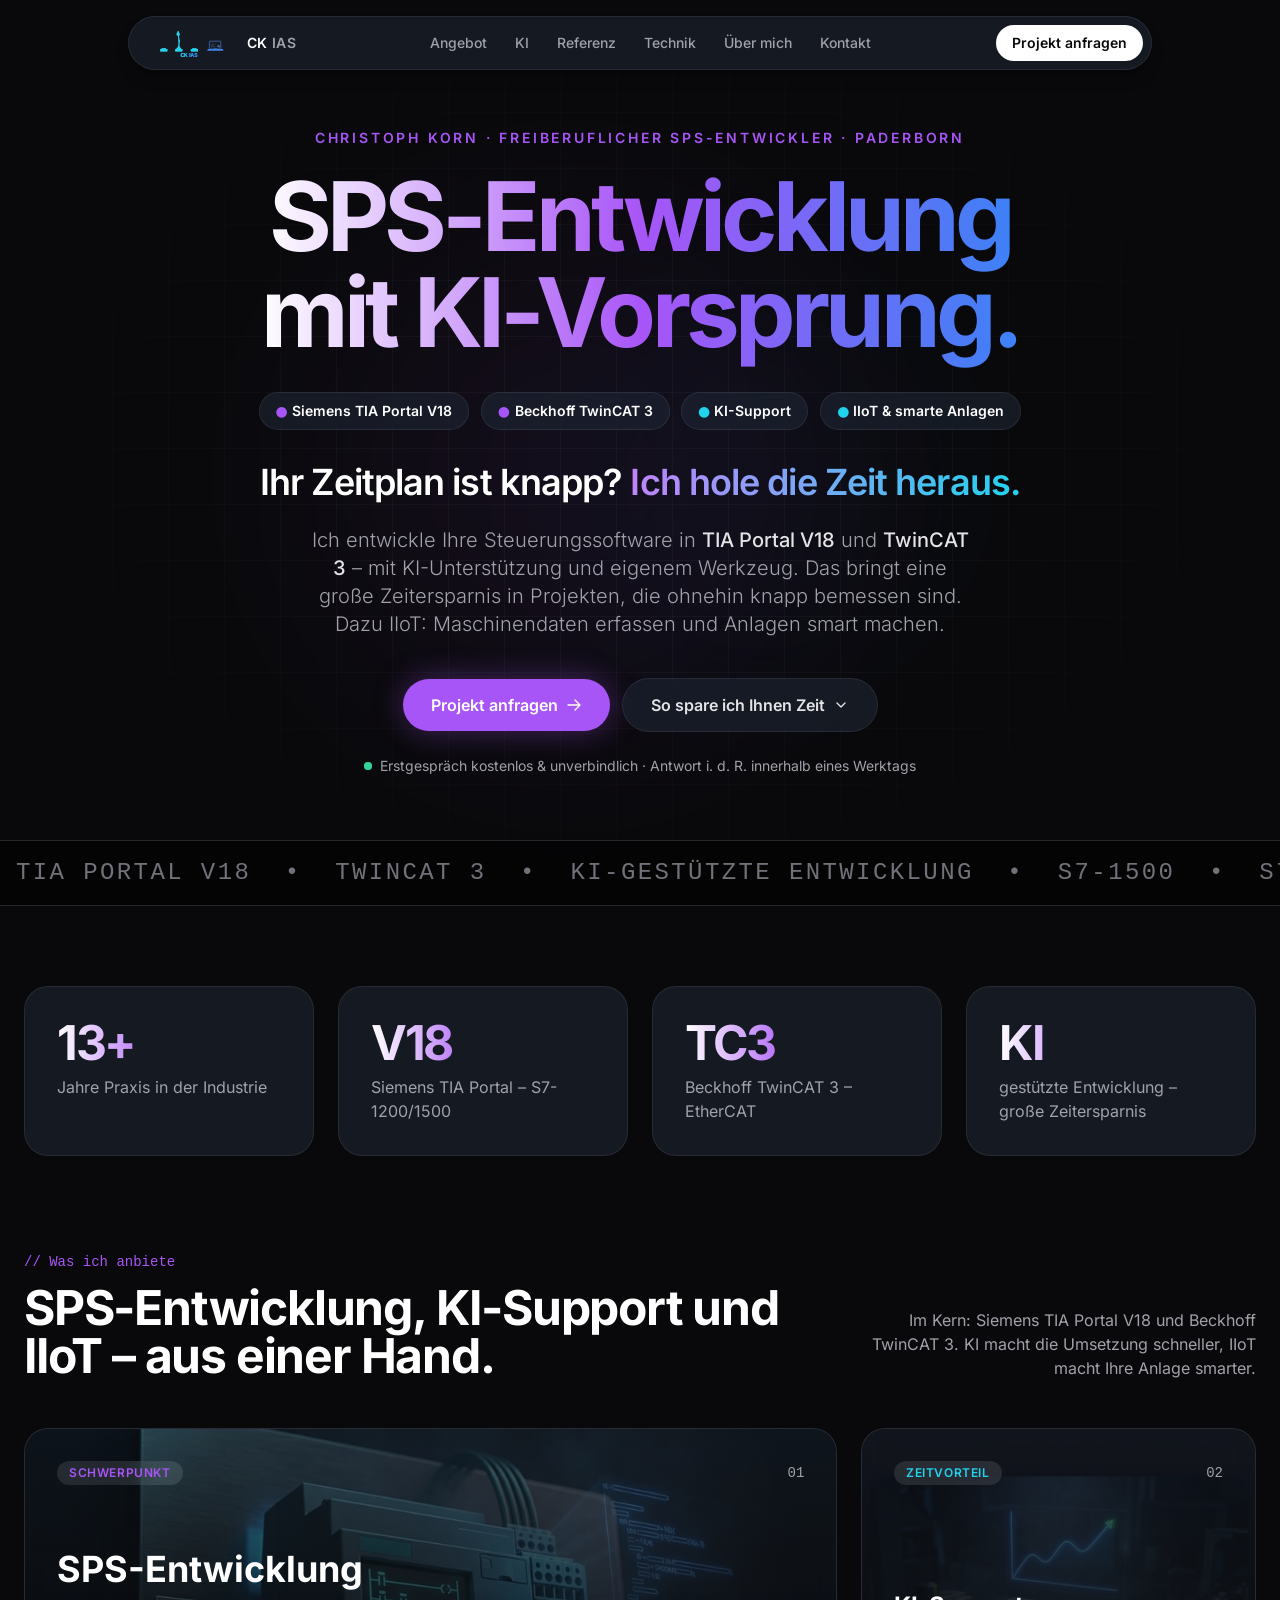
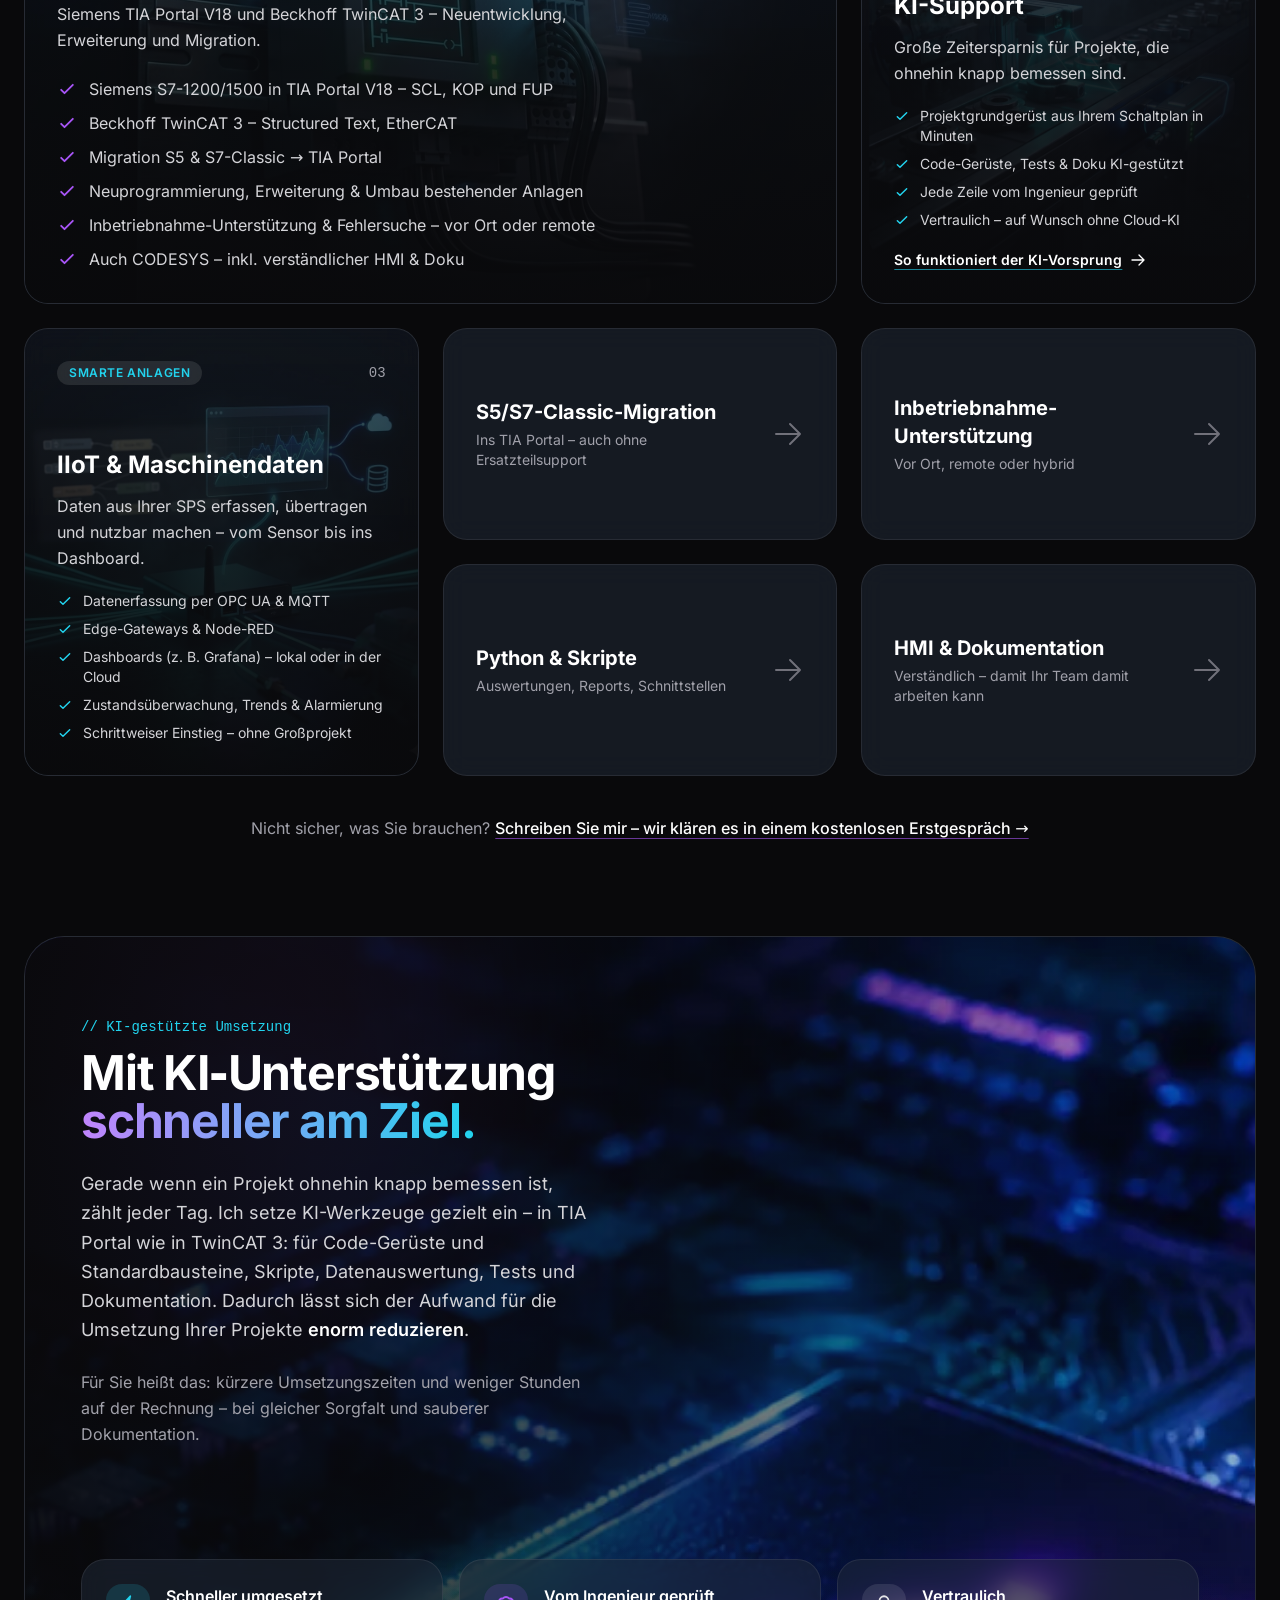
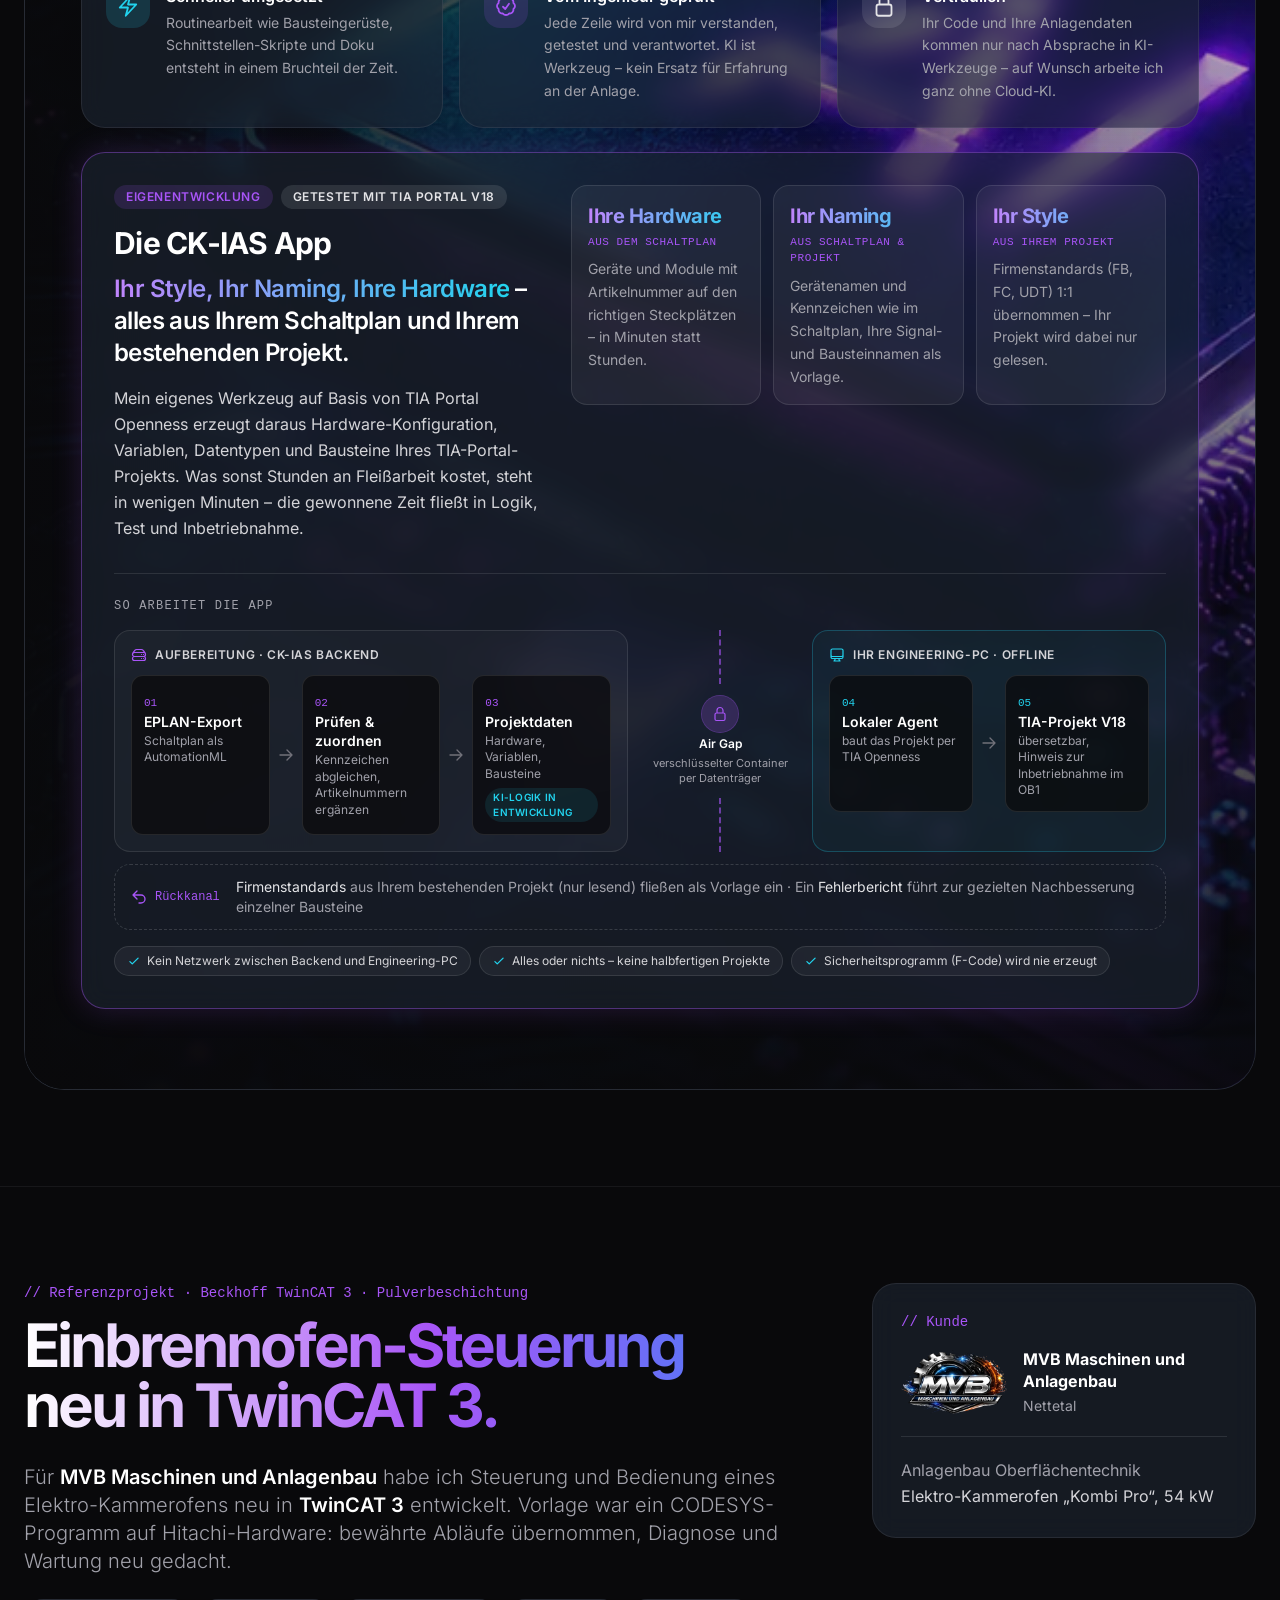
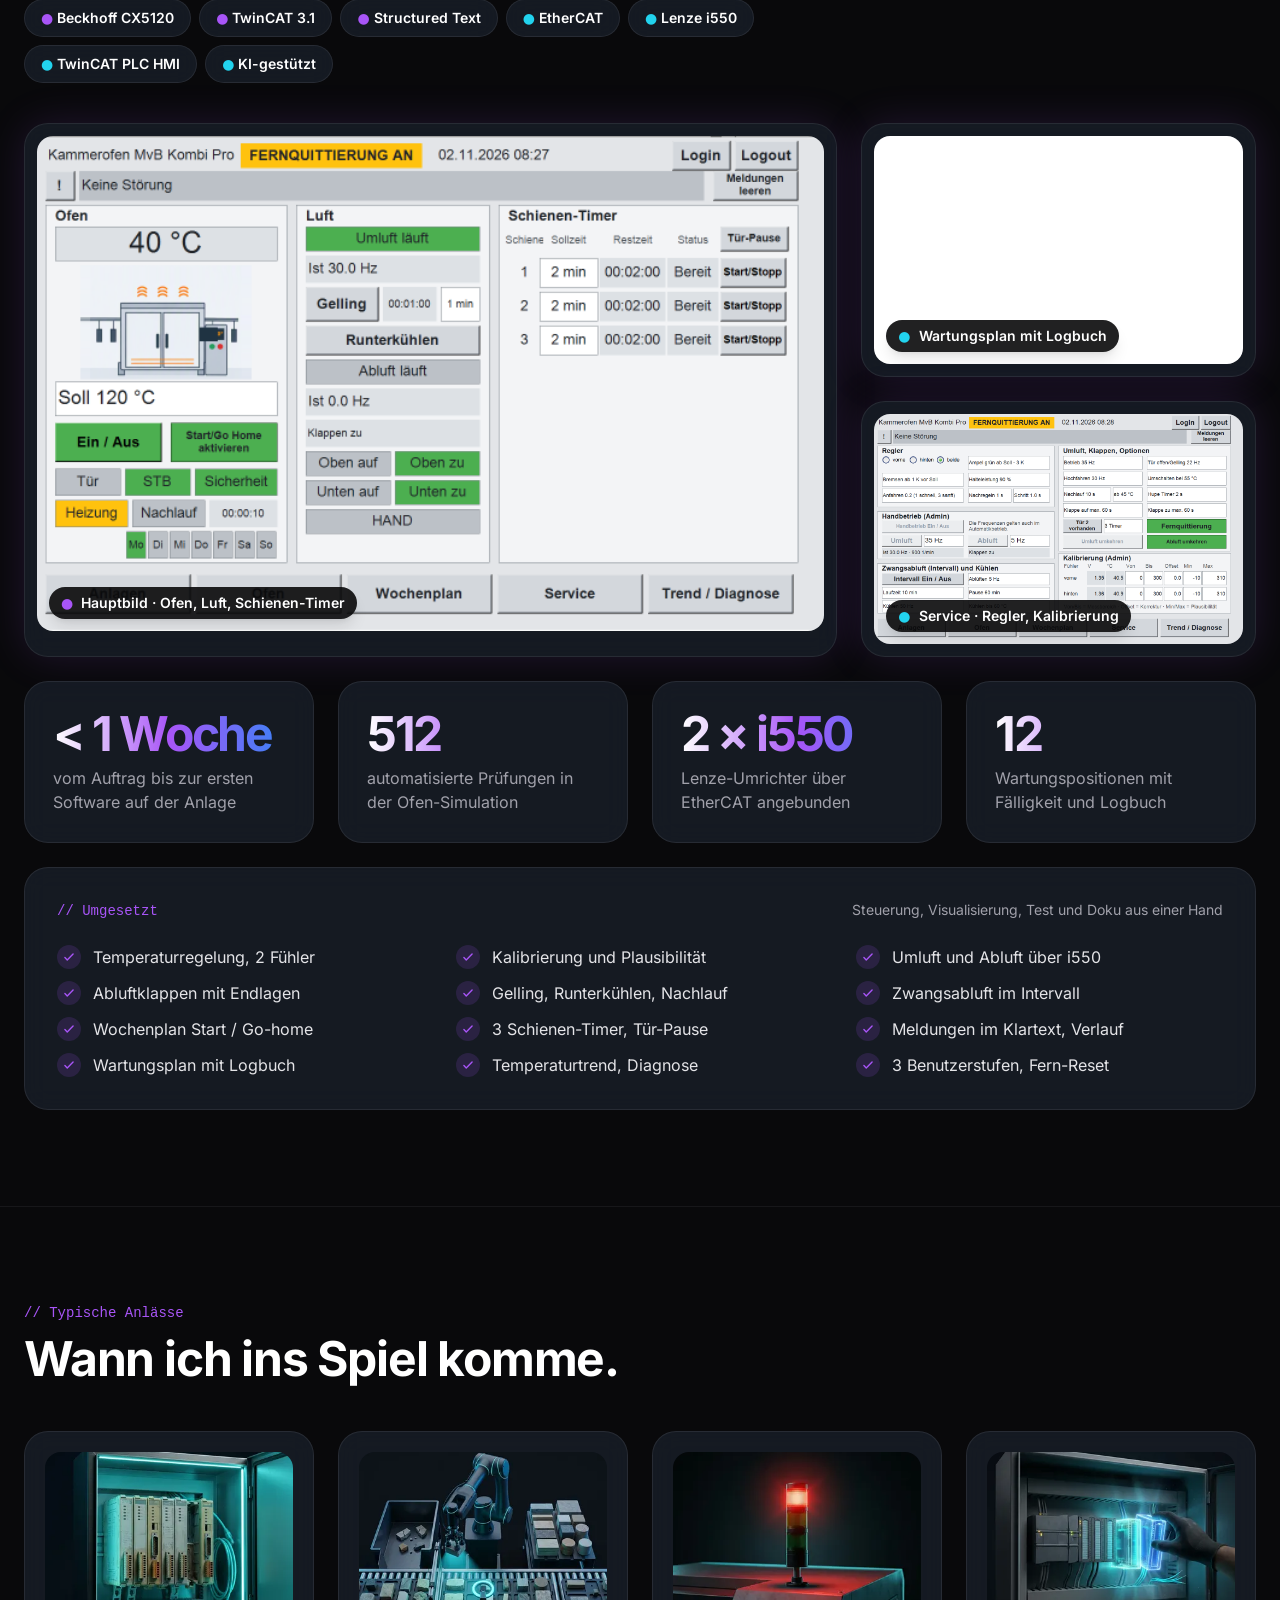
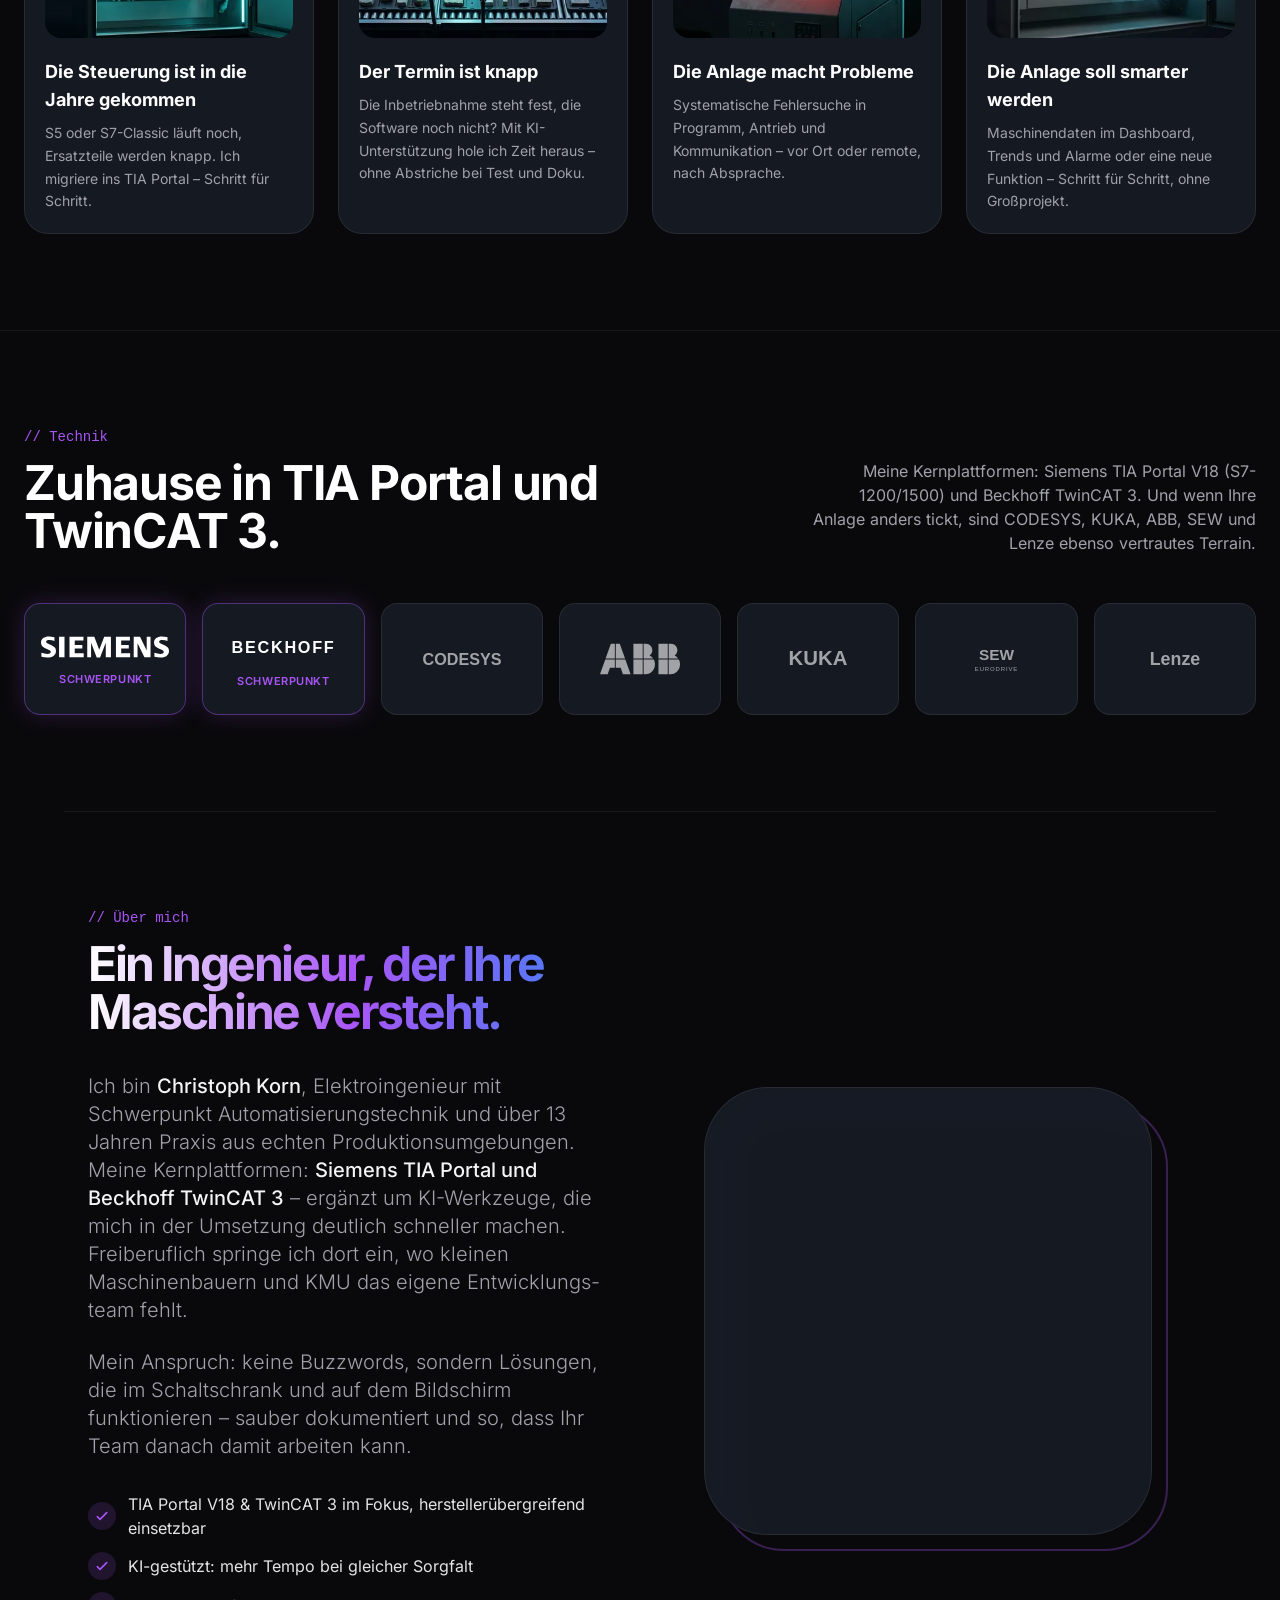
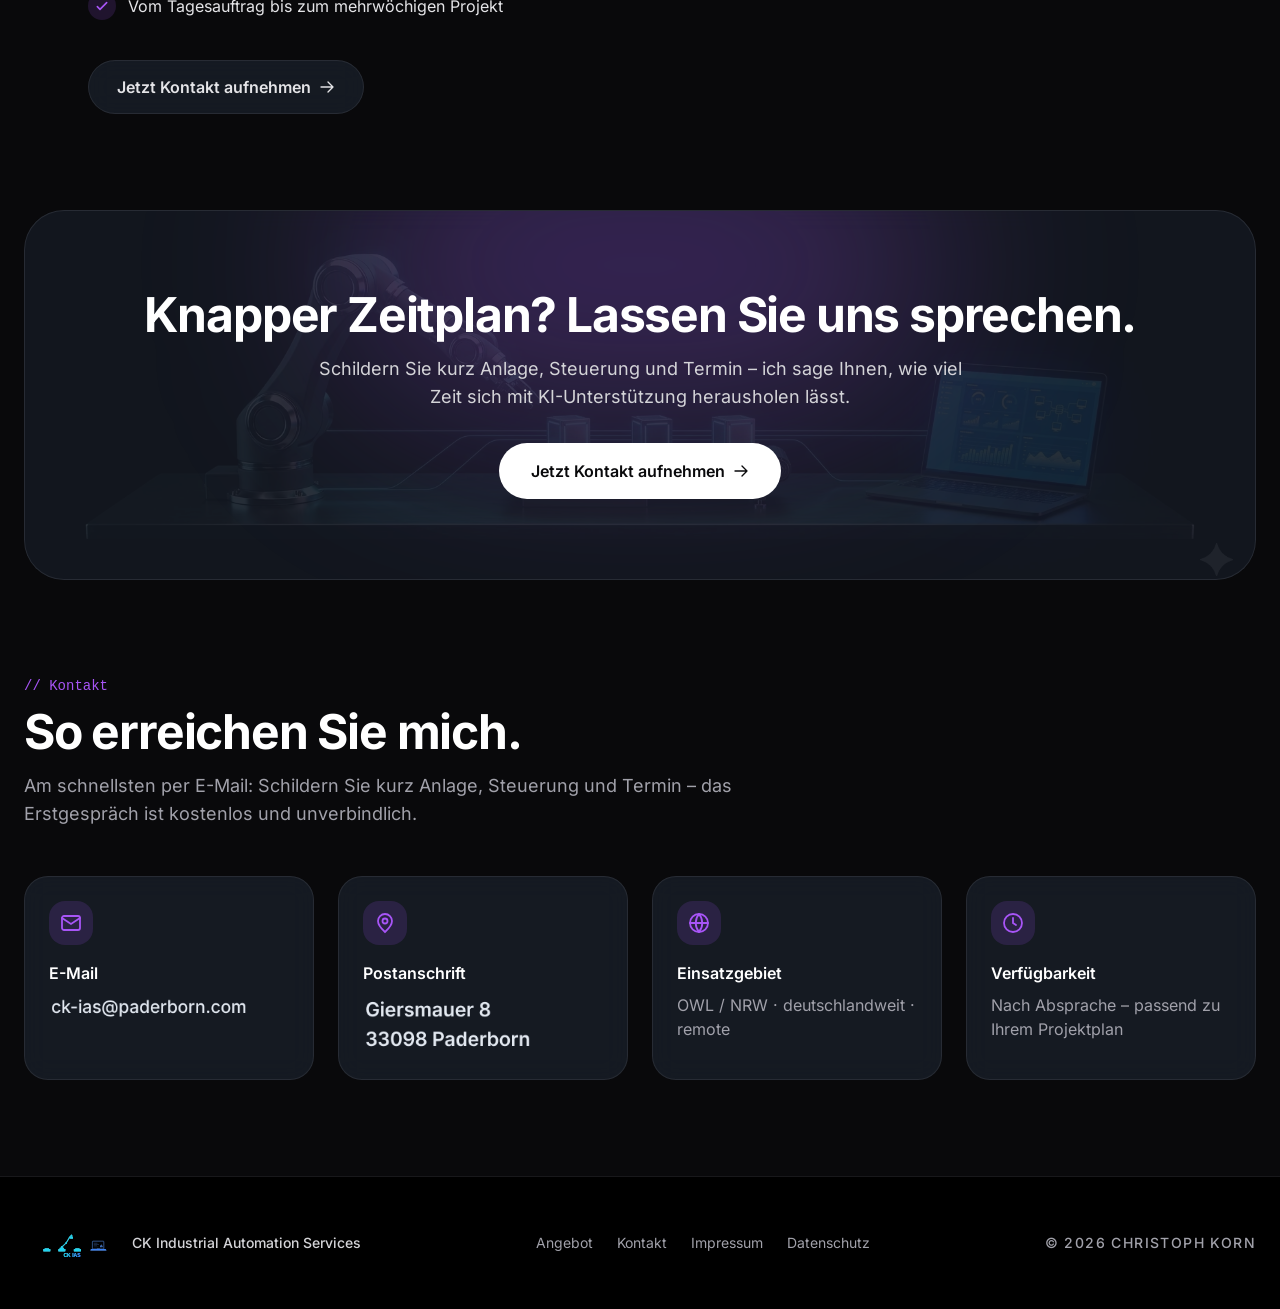
==== commit 035d7015: "Deploy active website" ====
--- a/index.html
+++ b/index.html
@@ -113,6 +113,7 @@
       <ul class="hidden md:flex items-center gap-1 mx-auto text-sm font-medium text-zinc-400">
         <li><a href="#angebot" class="px-3 py-2 rounded-full hover:text-white hover:bg-white/5 transition-colors duration-200">Angebot</a></li>
         <li><a href="#ki" class="px-3 py-2 rounded-full hover:text-white hover:bg-white/5 transition-colors duration-200">KI</a></li>
+        <li><a href="#referenz" class="px-3 py-2 rounded-full hover:text-white hover:bg-white/5 transition-colors duration-200">Referenz</a></li>
         <li><a href="#technik" class="px-3 py-2 rounded-full hover:text-white hover:bg-white/5 transition-colors duration-200">Technik</a></li>
         <li><a href="#ueber" class="px-3 py-2 rounded-full hover:text-white hover:bg-white/5 transition-colors duration-200">Über&nbsp;mich</a></li>
         <li><a href="#kontakt" class="px-3 py-2 rounded-full hover:text-white hover:bg-white/5 transition-colors duration-200">Kontakt</a></li>
@@ -131,6 +132,7 @@
       <ul class="flex flex-col text-base font-medium text-zinc-300">
         <li><a href="#angebot" class="block rounded-2xl px-4 py-3 hover:bg-white/5 hover:text-white transition-colors duration-200">Angebot</a></li>
         <li><a href="#ki" class="block rounded-2xl px-4 py-3 hover:bg-white/5 hover:text-white transition-colors duration-200">KI-gestützte Umsetzung</a></li>
+        <li><a href="#referenz" class="block rounded-2xl px-4 py-3 hover:bg-white/5 hover:text-white transition-colors duration-200">Referenz</a></li>
         <li><a href="#technik" class="block rounded-2xl px-4 py-3 hover:bg-white/5 hover:text-white transition-colors duration-200">Technik</a></li>
         <li><a href="#ueber" class="block rounded-2xl px-4 py-3 hover:bg-white/5 hover:text-white transition-colors duration-200">Über mich</a></li>
         <li><a href="#kontakt" class="block rounded-2xl px-4 py-3 hover:bg-white/5 hover:text-white transition-colors duration-200">Kontakt</a></li>
@@ -531,6 +533,112 @@
       </div>
     </section>
 
+    <!-- ===================== REFERENZ: KAMMEROFEN (MVB) ===================== -->
+    <!-- Stand 02.11.2026 – Quelle: Referenzkarte „Kammerofen TwinCAT 3“ (Christoph Korn). Veröffentlichung nur mit schriftlicher Freigabe des Kunden. -->
+    <section id="referenz" class="py-24 px-6 max-w-7xl mx-auto border-t border-zinc-800/50" aria-labelledby="referenz-title">
+      <div class="grid grid-cols-1 lg:grid-cols-12 gap-8 lg:gap-10 items-start mb-10">
+        <div class="lg:col-span-8" data-reveal>
+          <p class="font-mono text-sm text-neonPurple mb-3">// Referenzprojekt · Beckhoff TwinCAT 3 · Pulverbeschichtung</p>
+          <h2 id="referenz-title" class="text-4xl sm:text-5xl md:text-6xl font-bold tracking-tighter text-gradient leading-[1.02] pb-1 mb-6">Einbrennofen-Steuerung<br>neu in TwinCAT&nbsp;3.</h2>
+          <p class="text-lg md:text-xl text-zinc-400 leading-relaxed font-light mb-6">
+            Für <strong class="font-semibold text-white">MVB Maschinen und Anlagenbau</strong> habe ich Steuerung und Bedienung eines
+            Elektro-Kammerofens neu in <strong class="font-semibold text-white">TwinCAT&nbsp;3</strong> entwickelt. Vorlage war ein
+            CODESYS-Programm auf Hitachi-Hardware: bewährte Abläufe übernommen, Diagnose und Wartung neu gedacht.
+          </p>
+          <ul class="flex flex-wrap gap-2" aria-label="Eingesetzte Technik">
+          <li class="glass-panel rounded-full px-4 py-2 text-sm font-semibold text-white"><span class="text-neonPurple">●</span> Beckhoff CX5120</li>
+          <li class="glass-panel rounded-full px-4 py-2 text-sm font-semibold text-white"><span class="text-neonPurple">●</span> TwinCAT 3.1</li>
+          <li class="glass-panel rounded-full px-4 py-2 text-sm font-semibold text-white"><span class="text-neonPurple">●</span> Structured Text</li>
+          <li class="glass-panel rounded-full px-4 py-2 text-sm font-semibold text-white"><span class="text-neonCyan">●</span> EtherCAT</li>
+          <li class="glass-panel rounded-full px-4 py-2 text-sm font-semibold text-white"><span class="text-neonCyan">●</span> Lenze i550</li>
+          <li class="glass-panel rounded-full px-4 py-2 text-sm font-semibold text-white"><span class="text-neonCyan">●</span> TwinCAT PLC HMI</li>
+          <li class="glass-panel rounded-full px-4 py-2 text-sm font-semibold text-white"><span class="text-neonCyan">●</span> KI-gestützt</li>
+          </ul>
+        </div>
+
+        <aside class="lg:col-span-4 glass-panel rounded-3xl p-6 md:p-7" aria-label="Kunde" data-reveal>
+          <p class="font-mono text-sm text-neonPurple mb-4">// Kunde</p>
+          <div class="flex items-center gap-4">
+            <img src="img/referenz/mvb_logo.webp" alt="Logo MVB Maschinen und Anlagenbau" width="320" height="194" loading="lazy" decoding="async" class="h-16 w-auto flex-none">
+            <div>
+              <p class="font-bold text-white leading-snug">MVB Maschinen und Anlagenbau</p>
+              <p class="text-zinc-400 text-sm mt-1">Nettetal</p>
+            </div>
+          </div>
+          <div class="mt-5 pt-5 border-t border-white/10 text-zinc-300 leading-relaxed">
+            <p class="text-zinc-400">Anlagenbau Oberflächentechnik</p>
+            <p>Elektro-Kammerofen „Kombi Pro“, 54&nbsp;kW</p>
+          </div>
+        </aside>
+      </div>
+
+      <!-- Visualisierung (Screenshots TwinCAT PLC HMI) -->
+      <div class="grid grid-cols-1 lg:grid-cols-12 gap-4 md:gap-6 mb-6" data-reveal>
+          <figure class="glass-panel rounded-3xl p-2.5 md:p-3 shadow-[0_0_40px_rgba(168,85,247,0.15)] lg:col-span-8">
+            <div class="relative overflow-hidden rounded-2xl bg-white">
+              <img src="img/referenz/visu_hauptbild.webp" alt="Visualisierung Hauptbild: Ofen, Luft und Schienen-Timer" width="653" height="410" loading="lazy" decoding="async" class="block w-full h-auto">
+              <figcaption class="absolute left-3 bottom-3 inline-flex items-center gap-2 rounded-full bg-zinc-950/90 px-3 py-1.5 text-xs md:text-sm font-semibold text-white shadow-lg"><span class="text-neonPurple">●</span> Hauptbild · Ofen, Luft, Schienen-Timer</figcaption>
+            </div>
+          </figure>
+        <div class="lg:col-span-4 grid grid-cols-1 sm:grid-cols-2 lg:grid-cols-1 gap-4 md:gap-6">
+          <figure class="glass-panel rounded-3xl p-2.5 md:p-3 shadow-[0_0_40px_rgba(168,85,247,0.15)] ">
+            <div class="relative overflow-hidden rounded-2xl bg-white">
+              <img src="img/referenz/visu_wartungsplan.webp" alt="Visualisierung Wartungsplan mit Logbuch" width="654" height="404" loading="lazy" decoding="async" class="block w-full h-auto">
+              <figcaption class="absolute left-3 bottom-3 inline-flex items-center gap-2 rounded-full bg-zinc-950/90 px-3 py-1.5 text-xs md:text-sm font-semibold text-white shadow-lg"><span class="text-neonCyan">●</span> Wartungsplan mit Logbuch</figcaption>
+            </div>
+          </figure>
+          <figure class="glass-panel rounded-3xl p-2.5 md:p-3 shadow-[0_0_40px_rgba(168,85,247,0.15)] ">
+            <div class="relative overflow-hidden rounded-2xl bg-white">
+              <img src="img/referenz/visu_service.webp" alt="Visualisierung Service: Regler und Kalibrierung" width="652" height="407" loading="lazy" decoding="async" class="block w-full h-auto">
+              <figcaption class="absolute left-3 bottom-3 inline-flex items-center gap-2 rounded-full bg-zinc-950/90 px-3 py-1.5 text-xs md:text-sm font-semibold text-white shadow-lg"><span class="text-neonCyan">●</span> Service · Regler, Kalibrierung</figcaption>
+            </div>
+          </figure>
+        </div>
+      </div>
+
+      <!-- Kennzahlen -->
+      <div class="grid grid-cols-2 lg:grid-cols-4 gap-4 md:gap-6 mb-6" data-reveal>
+        <div class="glass-panel rounded-3xl p-4 sm:p-5 md:p-7 glow-hover">
+          <div class="text-2xl sm:text-4xl md:text-5xl font-bold tracking-tighter text-gradient whitespace-nowrap">&lt;&nbsp;1&nbsp;Woche</div>
+          <div class="mt-2 text-sm md:text-base text-zinc-400">vom Auftrag bis zur ersten Software auf der Anlage</div>
+        </div>
+        <div class="glass-panel rounded-3xl p-4 sm:p-5 md:p-7 glow-hover">
+          <div class="text-2xl sm:text-4xl md:text-5xl font-bold tracking-tighter text-gradient whitespace-nowrap"><span data-count="512">512</span></div>
+          <div class="mt-2 text-sm md:text-base text-zinc-400">automatisierte Prüfungen in der Ofen-Simulation</div>
+        </div>
+        <div class="glass-panel rounded-3xl p-4 sm:p-5 md:p-7 glow-hover">
+          <div class="text-2xl sm:text-4xl md:text-5xl font-bold tracking-tighter text-gradient whitespace-nowrap">2&nbsp;×&nbsp;i550</div>
+          <div class="mt-2 text-sm md:text-base text-zinc-400">Lenze-Umrichter über EtherCAT angebunden</div>
+        </div>
+        <div class="glass-panel rounded-3xl p-4 sm:p-5 md:p-7 glow-hover">
+          <div class="text-2xl sm:text-4xl md:text-5xl font-bold tracking-tighter text-gradient whitespace-nowrap"><span data-count="12">12</span></div>
+          <div class="mt-2 text-sm md:text-base text-zinc-400">Wartungspositionen mit Fälligkeit und Logbuch</div>
+        </div>
+      </div>
+
+      <!-- Umgesetzt -->
+      <div class="glass-panel rounded-3xl p-6 md:p-8" data-reveal>
+        <div class="flex flex-col md:flex-row md:items-baseline md:justify-between gap-2 mb-6">
+          <p class="font-mono text-sm text-neonPurple">// Umgesetzt</p>
+          <p class="text-sm text-zinc-400">Steuerung, Visualisierung, Test und Doku aus einer Hand</p>
+        </div>
+        <ul class="grid grid-cols-1 sm:grid-cols-2 lg:grid-cols-3 gap-x-8 gap-y-3 text-zinc-200">
+          <li class="flex items-center gap-3"><span class="flex h-6 w-6 flex-none items-center justify-center rounded-full bg-neonPurple/15 text-neonPurple" aria-hidden="true"><svg xmlns="http://www.w3.org/2000/svg" fill="none" viewBox="0 0 24 24" stroke-width="2.4" stroke="currentColor" class="h-3.5 w-3.5"><path stroke-linecap="round" stroke-linejoin="round" d="m5 13 4 4L19 7"/></svg></span>Temperaturregelung, 2 Fühler</li>
+          <li class="flex items-center gap-3"><span class="flex h-6 w-6 flex-none items-center justify-center rounded-full bg-neonPurple/15 text-neonPurple" aria-hidden="true"><svg xmlns="http://www.w3.org/2000/svg" fill="none" viewBox="0 0 24 24" stroke-width="2.4" stroke="currentColor" class="h-3.5 w-3.5"><path stroke-linecap="round" stroke-linejoin="round" d="m5 13 4 4L19 7"/></svg></span>Kalibrierung und Plausibilität</li>
+          <li class="flex items-center gap-3"><span class="flex h-6 w-6 flex-none items-center justify-center rounded-full bg-neonPurple/15 text-neonPurple" aria-hidden="true"><svg xmlns="http://www.w3.org/2000/svg" fill="none" viewBox="0 0 24 24" stroke-width="2.4" stroke="currentColor" class="h-3.5 w-3.5"><path stroke-linecap="round" stroke-linejoin="round" d="m5 13 4 4L19 7"/></svg></span>Umluft und Abluft über i550</li>
+          <li class="flex items-center gap-3"><span class="flex h-6 w-6 flex-none items-center justify-center rounded-full bg-neonPurple/15 text-neonPurple" aria-hidden="true"><svg xmlns="http://www.w3.org/2000/svg" fill="none" viewBox="0 0 24 24" stroke-width="2.4" stroke="currentColor" class="h-3.5 w-3.5"><path stroke-linecap="round" stroke-linejoin="round" d="m5 13 4 4L19 7"/></svg></span>Abluftklappen mit Endlagen</li>
+          <li class="flex items-center gap-3"><span class="flex h-6 w-6 flex-none items-center justify-center rounded-full bg-neonPurple/15 text-neonPurple" aria-hidden="true"><svg xmlns="http://www.w3.org/2000/svg" fill="none" viewBox="0 0 24 24" stroke-width="2.4" stroke="currentColor" class="h-3.5 w-3.5"><path stroke-linecap="round" stroke-linejoin="round" d="m5 13 4 4L19 7"/></svg></span>Gelling, Runterkühlen, Nachlauf</li>
+          <li class="flex items-center gap-3"><span class="flex h-6 w-6 flex-none items-center justify-center rounded-full bg-neonPurple/15 text-neonPurple" aria-hidden="true"><svg xmlns="http://www.w3.org/2000/svg" fill="none" viewBox="0 0 24 24" stroke-width="2.4" stroke="currentColor" class="h-3.5 w-3.5"><path stroke-linecap="round" stroke-linejoin="round" d="m5 13 4 4L19 7"/></svg></span>Zwangsabluft im Intervall</li>
+          <li class="flex items-center gap-3"><span class="flex h-6 w-6 flex-none items-center justify-center rounded-full bg-neonPurple/15 text-neonPurple" aria-hidden="true"><svg xmlns="http://www.w3.org/2000/svg" fill="none" viewBox="0 0 24 24" stroke-width="2.4" stroke="currentColor" class="h-3.5 w-3.5"><path stroke-linecap="round" stroke-linejoin="round" d="m5 13 4 4L19 7"/></svg></span>Wochenplan Start / Go-home</li>
+          <li class="flex items-center gap-3"><span class="flex h-6 w-6 flex-none items-center justify-center rounded-full bg-neonPurple/15 text-neonPurple" aria-hidden="true"><svg xmlns="http://www.w3.org/2000/svg" fill="none" viewBox="0 0 24 24" stroke-width="2.4" stroke="currentColor" class="h-3.5 w-3.5"><path stroke-linecap="round" stroke-linejoin="round" d="m5 13 4 4L19 7"/></svg></span>3 Schienen-Timer, Tür-Pause</li>
+          <li class="flex items-center gap-3"><span class="flex h-6 w-6 flex-none items-center justify-center rounded-full bg-neonPurple/15 text-neonPurple" aria-hidden="true"><svg xmlns="http://www.w3.org/2000/svg" fill="none" viewBox="0 0 24 24" stroke-width="2.4" stroke="currentColor" class="h-3.5 w-3.5"><path stroke-linecap="round" stroke-linejoin="round" d="m5 13 4 4L19 7"/></svg></span>Meldungen im Klartext, Verlauf</li>
+          <li class="flex items-center gap-3"><span class="flex h-6 w-6 flex-none items-center justify-center rounded-full bg-neonPurple/15 text-neonPurple" aria-hidden="true"><svg xmlns="http://www.w3.org/2000/svg" fill="none" viewBox="0 0 24 24" stroke-width="2.4" stroke="currentColor" class="h-3.5 w-3.5"><path stroke-linecap="round" stroke-linejoin="round" d="m5 13 4 4L19 7"/></svg></span>Wartungsplan mit Logbuch</li>
+          <li class="flex items-center gap-3"><span class="flex h-6 w-6 flex-none items-center justify-center rounded-full bg-neonPurple/15 text-neonPurple" aria-hidden="true"><svg xmlns="http://www.w3.org/2000/svg" fill="none" viewBox="0 0 24 24" stroke-width="2.4" stroke="currentColor" class="h-3.5 w-3.5"><path stroke-linecap="round" stroke-linejoin="round" d="m5 13 4 4L19 7"/></svg></span>Temperaturtrend, Diagnose</li>
+          <li class="flex items-center gap-3"><span class="flex h-6 w-6 flex-none items-center justify-center rounded-full bg-neonPurple/15 text-neonPurple" aria-hidden="true"><svg xmlns="http://www.w3.org/2000/svg" fill="none" viewBox="0 0 24 24" stroke-width="2.4" stroke="currentColor" class="h-3.5 w-3.5"><path stroke-linecap="round" stroke-linejoin="round" d="m5 13 4 4L19 7"/></svg></span>3 Benutzerstufen, Fern-Reset</li>
+        </ul>
+      </div>
+    </section>
+
     <!-- ===================== TYPISCHE ANLÄSSE ===================== -->
     <section class="py-24 px-6 max-w-7xl mx-auto border-t border-zinc-800/50" aria-labelledby="anlaesse-title">
       <div class="mb-12" data-reveal>
--- a/css/site.css
+++ b/css/site.css
@@ -1,2 +1,2 @@
 *,:after,:before{--tw-border-spacing-x:0;--tw-border-spacing-y:0;--tw-translate-x:0;--tw-translate-y:0;--tw-rotate:0;--tw-skew-x:0;--tw-skew-y:0;--tw-scale-x:1;--tw-scale-y:1;--tw-pan-x: ;--tw-pan-y: ;--tw-pinch-zoom: ;--tw-scroll-snap-strictness:proximity;--tw-gradient-from-position: ;--tw-gradient-via-position: ;--tw-gradient-to-position: ;--tw-ordinal: ;--tw-slashed-zero: ;--tw-numeric-figure: ;--tw-numeric-spacing: ;--tw-numeric-fraction: ;--tw-ring-inset: ;--tw-ring-offset-width:0px;--tw-ring-offset-color:#fff;--tw-ring-color:rgba(59,130,246,.5);--tw-ring-offset-shadow:0 0 #0000;--tw-ring-shadow:0 0 #0000;--tw-shadow:0 0 #0000;--tw-shadow-colored:0 0 #0000;--tw-blur: ;--tw-brightness: ;--tw-contrast: ;--tw-grayscale: ;--tw-hue-rotate: ;--tw-invert: ;--tw-saturate: ;--tw-sepia: ;--tw-drop-shadow: ;--tw-backdrop-blur: ;--tw-backdrop-brightness: ;--tw-backdrop-contrast: ;--tw-backdrop-grayscale: ;--tw-backdrop-hue-rotate: ;--tw-backdrop-invert: ;--tw-backdrop-opacity: ;--tw-backdrop-saturate: ;--tw-backdrop-sepia: ;--tw-contain-size: ;--tw-contain-layout: ;--tw-contain-paint: ;--tw-contain-style: }::backdrop{--tw-border-spacing-x:0;--tw-border-spacing-y:0;--tw-translate-x:0;--tw-translate-y:0;--tw-rotate:0;--tw-skew-x:0;--tw-skew-y:0;--tw-scale-x:1;--tw-scale-y:1;--tw-pan-x: ;--tw-pan-y: ;--tw-pinch-zoom: ;--tw-scroll-snap-strictness:proximity;--tw-gradient-from-position: ;--tw-gradient-via-position: ;--tw-gradient-to-position: ;--tw-ordinal: ;--tw-slashed-zero: ;--tw-numeric-figure: ;--tw-numeric-spacing: ;--tw-numeric-fraction: ;--tw-ring-inset: ;--tw-ring-offset-width:0px;--tw-ring-offset-color:#fff;--tw-ring-color:rgba(59,130,246,.5);--tw-ring-offset-shadow:0 0 #0000;--tw-ring-shadow:0 0 #0000;--tw-shadow:0 0 #0000;--tw-shadow-colored:0 0 #0000;--tw-blur: ;--tw-brightness: ;--tw-contrast: ;--tw-grayscale: ;--tw-hue-rotate: ;--tw-invert: ;--tw-saturate: ;--tw-sepia: ;--tw-drop-shadow: ;--tw-backdrop-blur: ;--tw-backdrop-brightness: ;--tw-backdrop-contrast: ;--tw-backdrop-grayscale: ;--tw-backdrop-hue-rotate: ;--tw-backdrop-invert: ;--tw-backdrop-opacity: ;--tw-backdrop-saturate: ;--tw-backdrop-sepia: ;--tw-contain-size: ;--tw-contain-layout: ;--tw-contain-paint: ;--tw-contain-style: }
-/*! tailwindcss v3.4.19 | MIT License | https://tailwindcss.com*/*,:after,:before{box-sizing:border-box;border:0 solid #e5e7eb}:after,:before{--tw-content:""}:host,html{line-height:1.5;-webkit-text-size-adjust:100%;-moz-tab-size:4;-o-tab-size:4;tab-size:4;font-family:Inter,system-ui,-apple-system,Segoe UI,Roboto,sans-serif;font-feature-settings:normal;font-variation-settings:normal;-webkit-tap-highlight-color:transparent}body{margin:0;line-height:inherit}hr{height:0;color:inherit;border-top-width:1px}abbr:where([title]){-webkit-text-decoration:underline dotted;text-decoration:underline dotted}h1,h2,h3,h4,h5,h6{font-size:inherit;font-weight:inherit}a{color:inherit;text-decoration:inherit}b,strong{font-weight:bolder}code,kbd,pre,samp{font-family:ui-monospace,SFMono-Regular,Menlo,Monaco,Consolas,Liberation Mono,Courier New,monospace;font-feature-settings:normal;font-variation-settings:normal;font-size:1em}small{font-size:80%}sub,sup{font-size:75%;line-height:0;position:relative;vertical-align:baseline}sub{bottom:-.25em}sup{top:-.5em}table{text-indent:0;border-color:inherit;border-collapse:collapse}button,input,optgroup,select,textarea{font-family:inherit;font-feature-settings:inherit;font-variation-settings:inherit;font-size:100%;font-weight:inherit;line-height:inherit;letter-spacing:inherit;color:inherit;margin:0;padding:0}button,select{text-transform:none}button,input:where([type=button]),input:where([type=reset]),input:where([type=submit]){-webkit-appearance:button;background-color:transparent;background-image:none}:-moz-focusring{outline:auto}:-moz-ui-invalid{box-shadow:none}progress{vertical-align:baseline}::-webkit-inner-spin-button,::-webkit-outer-spin-button{height:auto}[type=search]{-webkit-appearance:textfield;outline-offset:-2px}::-webkit-search-decoration{-webkit-appearance:none}::-webkit-file-upload-button{-webkit-appearance:button;font:inherit}summary{display:list-item}blockquote,dd,dl,figure,h1,h2,h3,h4,h5,h6,hr,p,pre{margin:0}fieldset{margin:0}fieldset,legend{padding:0}menu,ol,ul{list-style:none;margin:0;padding:0}dialog{padding:0}textarea{resize:vertical}input::-moz-placeholder,textarea::-moz-placeholder{opacity:1;color:#9ca3af}input::placeholder,textarea::placeholder{opacity:1;color:#9ca3af}[role=button],button{cursor:pointer}:disabled{cursor:default}audio,canvas,embed,iframe,img,object,svg,video{display:block;vertical-align:middle}img,video{max-width:100%;height:auto}[hidden]:where(:not([hidden=until-found])){display:none}html{scroll-behavior:smooth;scroll-padding-top:6rem}body{background-color:#09090b}:focus-visible{outline:2px solid #a855f7;outline-offset:3px;border-radius:6px}::-webkit-scrollbar{width:8px}::-webkit-scrollbar-track{background:#09090b}::-webkit-scrollbar-thumb{background:#3f3f46;border-radius:4px}.glass-panel{background:rgba(31,41,55,.55);backdrop-filter:blur(12px);-webkit-backdrop-filter:blur(12px);border:1px solid hsla(0,0%,100%,.08)}.text-gradient{background:linear-gradient(90deg,#fff,#a855f7,#3b82f6);-webkit-background-clip:text;background-clip:text}.text-gradient,.text-gradient-cyan{-webkit-text-fill-color:transparent}.text-gradient-cyan{background:linear-gradient(90deg,#c084fc,#22d3ee);-webkit-background-clip:text;background-clip:text}.glow-hover{transition:box-shadow .3s ease,border-color .3s ease,transform .3s ease}.glow-hover:hover{box-shadow:0 0 20px rgba(168,85,247,.3),inset 0 0 20px rgba(168,85,247,.1);border-color:rgba(168,85,247,.5)}.marquee{overflow:hidden;white-space:nowrap}.marquee-track{display:inline-flex;width:-moz-max-content;width:max-content;animation:marquee 40s linear infinite}.marquee:hover .marquee-track{animation-play-state:paused}@keyframes marquee{0%{transform:translateX(0)}to{transform:translateX(-50%)}}.js [data-reveal]{opacity:0;transform:translateY(18px);transition:opacity .7s ease,transform .7s ease}.js [data-reveal].is-in{opacity:1;transform:none}.contact-img{height:auto;max-width:100%}.grid-bg{background-image:linear-gradient(hsla(0,0%,100%,.035) 1px,transparent 0),linear-gradient(90deg,hsla(0,0%,100%,.035) 1px,transparent 0);background-size:56px 56px;-webkit-mask-image:radial-gradient(ellipse at center,#000 30%,transparent 75%);mask-image:radial-gradient(ellipse at center,#000 30%,transparent 75%)}.sr-only{position:absolute;width:1px;height:1px;padding:0;margin:-1px;overflow:hidden;clip:rect(0,0,0,0);white-space:nowrap;border-width:0}.pointer-events-none{pointer-events:none}.fixed{position:fixed}.absolute{position:absolute}.relative{position:relative}.inset-0{inset:0}.inset-x-0{left:0;right:0}.inset-y-0{top:0;bottom:0}.-bottom-4{bottom:-1rem}.-left-24{left:-6rem}.-right-4{right:-1rem}.-top-24{top:-6rem}.-top-32{top:-8rem}.bottom-0{bottom:0}.bottom-1\/4{bottom:25%}.left-0{left:0}.left-1\/2{left:50%}.left-1\/4{left:25%}.right-0{right:0}.right-1\/4{right:25%}.top-1\/4{top:25%}.top-4{top:1rem}.z-10{z-index:10}.z-50{z-index:50}.order-1{order:1}.order-2{order:2}.col-span-2{grid-column:span 2/span 2}.mx-auto{margin-left:auto;margin-right:auto}.mb-1{margin-bottom:.25rem}.mb-12{margin-bottom:3rem}.mb-16{margin-bottom:4rem}.mb-2{margin-bottom:.5rem}.mb-3{margin-bottom:.75rem}.mb-4{margin-bottom:1rem}.mb-5{margin-bottom:1.25rem}.mb-6{margin-bottom:1.5rem}.mb-8{margin-bottom:2rem}.ml-auto{margin-left:auto}.mt-0\.5{margin-top:.125rem}.mt-1{margin-top:.25rem}.mt-1\.5{margin-top:.375rem}.mt-10{margin-top:2.5rem}.mt-12{margin-top:3rem}.mt-2{margin-top:.5rem}.mt-3{margin-top:.75rem}.mt-4{margin-top:1rem}.mt-5{margin-top:1.25rem}.mt-6{margin-top:1.5rem}.mt-8{margin-top:2rem}.mt-auto{margin-top:auto}.block{display:block}.inline-block{display:inline-block}.flex{display:flex}.inline-flex{display:inline-flex}.grid{display:grid}.hidden{display:none}.aspect-\[4\/3\]{aspect-ratio:4/3}.aspect-square{aspect-ratio:1/1}.h-10{height:2.5rem}.h-11{height:2.75rem}.h-2{height:.5rem}.h-2\/3{height:66.666667%}.h-28{height:7rem}.h-3\.5{height:.875rem}.h-4{height:1rem}.h-5{height:1.25rem}.h-6{height:1.5rem}.h-7{height:1.75rem}.h-8{height:2rem}.h-9{height:2.25rem}.h-\[300px\]{height:300px}.h-\[34px\]{height:34px}.h-\[400px\]{height:400px}.h-\[500px\]{height:500px}.h-\[520px\]{height:520px}.h-full{height:100%}.h-px{height:1px}.min-h-screen{min-height:100vh}.w-10{width:2.5rem}.w-11{width:2.75rem}.w-2{width:.5rem}.w-20{width:5rem}.w-3\.5{width:.875rem}.w-32{width:8rem}.w-4{width:1rem}.w-5{width:1.25rem}.w-6{width:1.5rem}.w-7{width:1.75rem}.w-8{width:2rem}.w-9{width:2.25rem}.w-\[170px\]{width:170px}.w-\[200px\]{width:200px}.w-\[400px\]{width:400px}.w-\[500px\]{width:500px}.w-\[520px\]{width:520px}.w-\[600px\]{width:600px}.w-auto{width:auto}.w-full{width:100%}.max-w-2xl{max-width:42rem}.max-w-3xl{max-width:48rem}.max-w-5xl{max-width:64rem}.max-w-6xl{max-width:72rem}.max-w-7xl{max-width:80rem}.max-w-\[80vw\]{max-width:80vw}.max-w-\[85\%\]{max-width:85%}.max-w-\[9\.5rem\]{max-width:9.5rem}.max-w-\[90vw\]{max-width:90vw}.max-w-full{max-width:100%}.max-w-md{max-width:28rem}.max-w-none{max-width:none}.max-w-sm{max-width:24rem}.max-w-xl{max-width:36rem}.flex-1{flex:1 1 0%}.flex-none{flex:none}.shrink-0{flex-shrink:0}.-translate-x-1\/2{--tw-translate-x:-50%}.-translate-x-1\/2,.rotate-90{transform:translate(var(--tw-translate-x),var(--tw-translate-y)) rotate(var(--tw-rotate)) skewX(var(--tw-skew-x)) skewY(var(--tw-skew-y)) scaleX(var(--tw-scale-x)) scaleY(var(--tw-scale-y))}.rotate-90{--tw-rotate:90deg}@keyframes ping{75%,to{transform:scale(2);opacity:0}}.animate-ping{animation:ping 1s cubic-bezier(0,0,.2,1) infinite}@keyframes pulse{50%{opacity:.5}}.animate-pulse{animation:pulse 2s cubic-bezier(.4,0,.6,1) infinite}.cursor-pointer{cursor:pointer}.auto-rows-\[minmax\(190px\2c auto\)\]{grid-auto-rows:minmax(190px,auto)}.grid-cols-1{grid-template-columns:repeat(1,minmax(0,1fr))}.grid-cols-2{grid-template-columns:repeat(2,minmax(0,1fr))}.flex-col{flex-direction:column}.flex-wrap{flex-wrap:wrap}.items-center{align-items:center}.items-stretch{align-items:stretch}.justify-center{justify-content:center}.justify-between{justify-content:space-between}.gap-1{gap:.25rem}.gap-1\.5{gap:.375rem}.gap-12{gap:3rem}.gap-16{gap:4rem}.gap-2{gap:.5rem}.gap-2\.5{gap:.625rem}.gap-3{gap:.75rem}.gap-4{gap:1rem}.gap-6{gap:1.5rem}.gap-8{gap:2rem}.gap-x-6{-moz-column-gap:1.5rem;column-gap:1.5rem}.gap-y-2{row-gap:.5rem}.overflow-hidden{overflow:hidden}.whitespace-nowrap{white-space:nowrap}.rounded-2xl{border-radius:1rem}.rounded-3xl{border-radius:1.5rem}.rounded-\[2\.5rem\]{border-radius:2.5rem}.rounded-\[2rem\]{border-radius:2rem}.rounded-\[3rem\]{border-radius:3rem}.rounded-full{border-radius:9999px}.rounded-xl{border-radius:.75rem}.border{border-width:1px}.border-2{border-width:2px}.border-b{border-bottom-width:1px}.border-t{border-top-width:1px}.border-t-2{border-top-width:2px}.border-dashed{border-style:dashed}.border-neonCyan\/25{border-color:rgba(34,211,238,.25)}.border-neonPurple\/30{border-color:rgba(168,85,247,.3)}.border-neonPurple\/40{border-color:rgba(168,85,247,.4)}.border-neonPurple\/60{border-color:rgba(168,85,247,.6)}.border-white\/10{border-color:hsla(0,0%,100%,.1)}.border-white\/15{border-color:hsla(0,0%,100%,.15)}.border-zinc-800{--tw-border-opacity:1;border-color:rgb(39 39 42/var(--tw-border-opacity,1))}.border-zinc-800\/50{border-color:rgba(39,39,42,.5)}.border-zinc-900{--tw-border-opacity:1;border-color:rgb(24 24 27/var(--tw-border-opacity,1))}.bg-black{--tw-bg-opacity:1;background-color:rgb(0 0 0/var(--tw-bg-opacity,1))}.bg-black\/50{background-color:rgba(0,0,0,.5)}.bg-blue-500\/10{background-color:rgba(59,130,246,.1)}.bg-emerald-400{--tw-bg-opacity:1;background-color:rgb(52 211 153/var(--tw-bg-opacity,1))}.bg-neonCyan\/10{background-color:rgba(34,211,238,.1)}.bg-neonCyan\/15{background-color:rgba(34,211,238,.15)}.bg-neonCyan\/\[0\.04\]{background-color:rgba(34,211,238,.04)}.bg-neonPurple{--tw-bg-opacity:1;background-color:rgb(168 85 247/var(--tw-bg-opacity,1))}.bg-neonPurple\/15{background-color:rgba(168,85,247,.15)}.bg-neonPurple\/20{background-color:rgba(168,85,247,.2)}.bg-neonPurple\/25{background-color:rgba(168,85,247,.25)}.bg-white{--tw-bg-opacity:1;background-color:rgb(255 255 255/var(--tw-bg-opacity,1))}.bg-white\/10{background-color:hsla(0,0%,100%,.1)}.bg-white\/5{background-color:hsla(0,0%,100%,.05)}.bg-white\/\[0\.03\]{background-color:hsla(0,0%,100%,.03)}.bg-zinc-950{--tw-bg-opacity:1;background-color:rgb(9 9 11/var(--tw-bg-opacity,1))}.bg-zinc-950\/60{background-color:rgba(9,9,11,.6)}.bg-zinc-950\/70{background-color:rgba(9,9,11,.7)}.bg-gradient-to-b{background-image:linear-gradient(to bottom,var(--tw-gradient-stops))}.bg-gradient-to-t{background-image:linear-gradient(to top,var(--tw-gradient-stops))}.from-zinc-950\/10{--tw-gradient-from:rgba(9,9,11,.1) var(--tw-gradient-from-position);--tw-gradient-to:rgba(9,9,11,0) var(--tw-gradient-to-position);--tw-gradient-stops:var(--tw-gradient-from),var(--tw-gradient-to)}.from-zinc-950\/90{--tw-gradient-from:rgba(9,9,11,.9) var(--tw-gradient-from-position);--tw-gradient-to:rgba(9,9,11,0) var(--tw-gradient-to-position);--tw-gradient-stops:var(--tw-gradient-from),var(--tw-gradient-to)}.via-zinc-950\/70{--tw-gradient-to:rgba(9,9,11,0) var(--tw-gradient-to-position);--tw-gradient-stops:var(--tw-gradient-from),rgba(9,9,11,.7) var(--tw-gradient-via-position),var(--tw-gradient-to)}.to-transparent{--tw-gradient-to:transparent var(--tw-gradient-to-position)}.to-zinc-950\/95{--tw-gradient-to:rgba(9,9,11,.95) var(--tw-gradient-to-position)}.object-cover{-o-object-fit:cover;object-fit:cover}.p-3{padding:.75rem}.p-4{padding:1rem}.p-5{padding:1.25rem}.p-6{padding:1.5rem}.p-8{padding:2rem}.px-2{padding-left:.5rem;padding-right:.5rem}.px-3{padding-left:.75rem;padding-right:.75rem}.px-4{padding-left:1rem;padding-right:1rem}.px-6{padding-left:1.5rem;padding-right:1.5rem}.px-7{padding-left:1.75rem;padding-right:1.75rem}.px-8{padding-left:2rem;padding-right:2rem}.py-0\.5{padding-top:.125rem;padding-bottom:.125rem}.py-1{padding-top:.25rem;padding-bottom:.25rem}.py-1\.5{padding-top:.375rem;padding-bottom:.375rem}.py-12{padding-top:3rem;padding-bottom:3rem}.py-16{padding-top:4rem;padding-bottom:4rem}.py-2{padding-top:.5rem;padding-bottom:.5rem}.py-24{padding-top:6rem;padding-bottom:6rem}.py-3{padding-top:.75rem;padding-bottom:.75rem}.py-3\.5{padding-top:.875rem;padding-bottom:.875rem}.py-4{padding-top:1rem;padding-bottom:1rem}.pb-0{padding-bottom:0}.pb-1{padding-bottom:.25rem}.pb-2{padding-bottom:.5rem}.pb-24{padding-bottom:6rem}.pl-3{padding-left:.75rem}.pr-2{padding-right:.5rem}.pt-2{padding-top:.5rem}.pt-20{padding-top:5rem}.pt-32{padding-top:8rem}.pt-6{padding-top:1.5rem}.text-center{text-align:center}.font-mono{font-family:ui-monospace,SFMono-Regular,Menlo,Monaco,Consolas,Liberation Mono,Courier New,monospace}.font-sans{font-family:Inter,system-ui,-apple-system,Segoe UI,Roboto,sans-serif}.text-2xl{font-size:1.5rem;line-height:2rem}.text-3xl{font-size:1.875rem;line-height:2.25rem}.text-4xl{font-size:2.25rem;line-height:2.5rem}.text-\[1\.75rem\]{font-size:1.75rem}.text-\[10px\]{font-size:10px}.text-\[11px\]{font-size:11px}.text-base{font-size:1rem;line-height:1.5rem}.text-lg{font-size:1.125rem;line-height:1.75rem}.text-sm{font-size:.875rem;line-height:1.25rem}.text-xl{font-size:1.25rem;line-height:1.75rem}.text-xs{font-size:.75rem;line-height:1rem}.font-bold{font-weight:700}.font-light{font-weight:300}.font-medium{font-weight:500}.font-semibold{font-weight:600}.uppercase{text-transform:uppercase}.leading-\[0\.95\]{line-height:.95}.leading-relaxed{line-height:1.625}.leading-snug{line-height:1.375}.tracking-\[0\.2em\]{letter-spacing:.2em}.tracking-tight{letter-spacing:-.025em}.tracking-tighter{letter-spacing:-.05em}.tracking-wide{letter-spacing:.025em}.tracking-wider{letter-spacing:.05em}.tracking-widest{letter-spacing:.1em}.text-neonCyan{--tw-text-opacity:1;color:rgb(34 211 238/var(--tw-text-opacity,1))}.text-neonPurple{--tw-text-opacity:1;color:rgb(168 85 247/var(--tw-text-opacity,1))}.text-white{--tw-text-opacity:1;color:rgb(255 255 255/var(--tw-text-opacity,1))}.text-zinc-100{--tw-text-opacity:1;color:rgb(244 244 245/var(--tw-text-opacity,1))}.text-zinc-200{--tw-text-opacity:1;color:rgb(228 228 231/var(--tw-text-opacity,1))}.text-zinc-300{--tw-text-opacity:1;color:rgb(212 212 216/var(--tw-text-opacity,1))}.text-zinc-400{--tw-text-opacity:1;color:rgb(161 161 170/var(--tw-text-opacity,1))}.text-zinc-500{--tw-text-opacity:1;color:rgb(113 113 122/var(--tw-text-opacity,1))}.text-zinc-950{--tw-text-opacity:1;color:rgb(9 9 11/var(--tw-text-opacity,1))}.underline{text-decoration-line:underline}.decoration-neonCyan\/60{text-decoration-color:rgba(34,211,238,.6)}.decoration-neonPurple\/60{text-decoration-color:rgba(168,85,247,.6)}.underline-offset-4{text-underline-offset:4px}.antialiased{-webkit-font-smoothing:antialiased;-moz-osx-font-smoothing:grayscale}.opacity-10{opacity:.1}.opacity-30{opacity:.3}.opacity-40{opacity:.4}.opacity-50{opacity:.5}.opacity-60{opacity:.6}.opacity-80{opacity:.8}.opacity-90{opacity:.9}.shadow-\[0_0_24px_rgba\(168\2c 85\2c 247\2c 0\.2\)\]{--tw-shadow:0 0 24px rgba(168,85,247,.2);--tw-shadow-colored:0 0 24px var(--tw-shadow-color);box-shadow:var(--tw-ring-offset-shadow,0 0 #0000),var(--tw-ring-shadow,0 0 #0000),var(--tw-shadow)}.shadow-\[0_0_30px_rgba\(168\2c 85\2c 247\2c 0\.18\)\]{--tw-shadow:0 0 30px rgba(168,85,247,.18);--tw-shadow-colored:0 0 30px var(--tw-shadow-color);box-shadow:var(--tw-ring-offset-shadow,0 0 #0000),var(--tw-ring-shadow,0 0 #0000),var(--tw-shadow)}.shadow-\[0_0_30px_rgba\(168\2c 85\2c 247\2c 0\.35\)\]{--tw-shadow:0 0 30px rgba(168,85,247,.35);--tw-shadow-colored:0 0 30px var(--tw-shadow-color)}.shadow-\[0_0_30px_rgba\(168\2c 85\2c 247\2c 0\.35\)\],.shadow-lg{box-shadow:var(--tw-ring-offset-shadow,0 0 #0000),var(--tw-ring-shadow,0 0 #0000),var(--tw-shadow)}.shadow-lg{--tw-shadow:0 10px 15px -3px rgba(0,0,0,.1),0 4px 6px -4px rgba(0,0,0,.1);--tw-shadow-colored:0 10px 15px -3px var(--tw-shadow-color),0 4px 6px -4px var(--tw-shadow-color)}.shadow-black\/30{--tw-shadow-color:rgba(0,0,0,.3);--tw-shadow:var(--tw-shadow-colored)}.shadow-black\/40{--tw-shadow-color:rgba(0,0,0,.4);--tw-shadow:var(--tw-shadow-colored)}.ring-1{--tw-ring-offset-shadow:var(--tw-ring-inset) 0 0 0 var(--tw-ring-offset-width) var(--tw-ring-offset-color);--tw-ring-shadow:var(--tw-ring-inset) 0 0 0 calc(1px + var(--tw-ring-offset-width)) var(--tw-ring-color);box-shadow:var(--tw-ring-offset-shadow),var(--tw-ring-shadow),var(--tw-shadow,0 0 #0000)}.ring-neonPurple\/40{--tw-ring-color:rgba(168,85,247,.4)}.blur-\[100px\]{--tw-blur:blur(100px)}.blur-\[100px\],.blur-\[110px\]{filter:var(--tw-blur) var(--tw-brightness) var(--tw-contrast) var(--tw-grayscale) var(--tw-hue-rotate) var(--tw-invert) var(--tw-saturate) var(--tw-sepia) var(--tw-drop-shadow)}.blur-\[110px\]{--tw-blur:blur(110px)}.blur-\[80px\]{--tw-blur:blur(80px)}.blur-\[80px\],.brightness-0{filter:var(--tw-blur) var(--tw-brightness) var(--tw-contrast) var(--tw-grayscale) var(--tw-hue-rotate) var(--tw-invert) var(--tw-saturate) var(--tw-sepia) var(--tw-drop-shadow)}.brightness-0{--tw-brightness:brightness(0)}.grayscale-\[30\%\]{--tw-grayscale:grayscale(30%)}.grayscale-\[30\%\],.invert{filter:var(--tw-blur) var(--tw-brightness) var(--tw-contrast) var(--tw-grayscale) var(--tw-hue-rotate) var(--tw-invert) var(--tw-saturate) var(--tw-sepia) var(--tw-drop-shadow)}.invert{--tw-invert:invert(100%)}.backdrop-blur-md{--tw-backdrop-blur:blur(12px)}.backdrop-blur-md,.backdrop-blur-sm{-webkit-backdrop-filter:var(--tw-backdrop-blur) var(--tw-backdrop-brightness) var(--tw-backdrop-contrast) var(--tw-backdrop-grayscale) var(--tw-backdrop-hue-rotate) var(--tw-backdrop-invert) var(--tw-backdrop-opacity) var(--tw-backdrop-saturate) var(--tw-backdrop-sepia);backdrop-filter:var(--tw-backdrop-blur) var(--tw-backdrop-brightness) var(--tw-backdrop-contrast) var(--tw-backdrop-grayscale) var(--tw-backdrop-hue-rotate) var(--tw-backdrop-invert) var(--tw-backdrop-opacity) var(--tw-backdrop-saturate) var(--tw-backdrop-sepia)}.backdrop-blur-sm{--tw-backdrop-blur:blur(4px)}.transition-all{transition-property:all;transition-timing-function:cubic-bezier(.4,0,.2,1);transition-duration:.15s}.transition-colors{transition-property:color,background-color,border-color,text-decoration-color,fill,stroke;transition-timing-function:cubic-bezier(.4,0,.2,1);transition-duration:.15s}.transition-opacity{transition-property:opacity;transition-timing-function:cubic-bezier(.4,0,.2,1);transition-duration:.15s}.transition-shadow{transition-property:box-shadow;transition-timing-function:cubic-bezier(.4,0,.2,1);transition-duration:.15s}.transition-transform{transition-property:transform;transition-timing-function:cubic-bezier(.4,0,.2,1);transition-duration:.15s}.duration-200{transition-duration:.2s}.duration-300{transition-duration:.3s}.duration-700{transition-duration:.7s}@media (prefers-reduced-motion:reduce){html{scroll-behavior:auto}.marquee-track{animation:none}.js [data-reveal]{opacity:1;transform:none;transition:none}*,:after,:before{animation-duration:.01ms!important;animation-iteration-count:1!important;transition-duration:.01ms!important}}.selection\:bg-neonPurple ::-moz-selection{--tw-bg-opacity:1;background-color:rgb(168 85 247/var(--tw-bg-opacity,1))}.selection\:bg-neonPurple ::selection{--tw-bg-opacity:1;background-color:rgb(168 85 247/var(--tw-bg-opacity,1))}.selection\:text-black ::-moz-selection{--tw-text-opacity:1;color:rgb(0 0 0/var(--tw-text-opacity,1))}.selection\:text-black ::selection{--tw-text-opacity:1;color:rgb(0 0 0/var(--tw-text-opacity,1))}.selection\:bg-neonPurple::-moz-selection{--tw-bg-opacity:1;background-color:rgb(168 85 247/var(--tw-bg-opacity,1))}.selection\:bg-neonPurple::selection{--tw-bg-opacity:1;background-color:rgb(168 85 247/var(--tw-bg-opacity,1))}.selection\:text-black::-moz-selection{--tw-text-opacity:1;color:rgb(0 0 0/var(--tw-text-opacity,1))}.selection\:text-black::selection{--tw-text-opacity:1;color:rgb(0 0 0/var(--tw-text-opacity,1))}.hover\:bg-neonPurple:hover{--tw-bg-opacity:1;background-color:rgb(168 85 247/var(--tw-bg-opacity,1))}.hover\:bg-purple-400:hover{--tw-bg-opacity:1;background-color:rgb(192 132 252/var(--tw-bg-opacity,1))}.hover\:bg-white\/5:hover{background-color:hsla(0,0%,100%,.05)}.hover\:text-neonPurple:hover{--tw-text-opacity:1;color:rgb(168 85 247/var(--tw-text-opacity,1))}.hover\:text-white:hover{--tw-text-opacity:1;color:rgb(255 255 255/var(--tw-text-opacity,1))}.hover\:decoration-neonCyan:hover{text-decoration-color:#22d3ee}.hover\:decoration-neonPurple:hover{text-decoration-color:#a855f7}.hover\:shadow-\[0_0_40px_rgba\(168\2c 85\2c 247\2c 0\.55\)\]:hover{--tw-shadow:0 0 40px rgba(168,85,247,.55);--tw-shadow-colored:0 0 40px var(--tw-shadow-color);box-shadow:var(--tw-ring-offset-shadow,0 0 #0000),var(--tw-ring-shadow,0 0 #0000),var(--tw-shadow)}.focus\:not-sr-only:focus{position:static;width:auto;height:auto;padding:0;margin:0;overflow:visible;clip:auto;white-space:normal}.focus\:fixed:focus{position:fixed}.focus\:left-4:focus{left:1rem}.focus\:top-4:focus{top:1rem}.focus\:z-\[60\]:focus{z-index:60}.focus\:rounded-full:focus{border-radius:9999px}.focus\:bg-neonPurple:focus{--tw-bg-opacity:1;background-color:rgb(168 85 247/var(--tw-bg-opacity,1))}.focus\:px-4:focus{padding-left:1rem;padding-right:1rem}.focus\:py-2:focus{padding-top:.5rem;padding-bottom:.5rem}.focus\:font-semibold:focus{font-weight:600}.focus\:text-black:focus{--tw-text-opacity:1;color:rgb(0 0 0/var(--tw-text-opacity,1))}.group:hover .group-hover\:translate-x-1{--tw-translate-x:0.25rem}.group:hover .group-hover\:translate-x-1,.group:hover .group-hover\:translate-x-2{transform:translate(var(--tw-translate-x),var(--tw-translate-y)) rotate(var(--tw-rotate)) skewX(var(--tw-skew-x)) skewY(var(--tw-skew-y)) scaleX(var(--tw-scale-x)) scaleY(var(--tw-scale-y))}.group:hover .group-hover\:translate-x-2{--tw-translate-x:0.5rem}.group:hover .group-hover\:scale-105{--tw-scale-x:1.05;--tw-scale-y:1.05;transform:translate(var(--tw-translate-x),var(--tw-translate-y)) rotate(var(--tw-rotate)) skewX(var(--tw-skew-x)) skewY(var(--tw-skew-y)) scaleX(var(--tw-scale-x)) scaleY(var(--tw-scale-y))}.group:hover .group-hover\:text-white{--tw-text-opacity:1;color:rgb(255 255 255/var(--tw-text-opacity,1))}.group:hover .group-hover\:opacity-100{opacity:1}.group:hover .group-hover\:grayscale-0{--tw-grayscale:grayscale(0);filter:var(--tw-blur) var(--tw-brightness) var(--tw-contrast) var(--tw-grayscale) var(--tw-hue-rotate) var(--tw-invert) var(--tw-saturate) var(--tw-sepia) var(--tw-drop-shadow)}@media (min-width:640px){.sm\:col-span-1{grid-column:span 1/span 1}.sm\:inline{display:inline}.sm\:w-auto{width:auto}.sm\:rotate-0{--tw-rotate:0deg;transform:translate(var(--tw-translate-x),var(--tw-translate-y)) rotate(var(--tw-rotate)) skewX(var(--tw-skew-x)) skewY(var(--tw-skew-y)) scaleX(var(--tw-scale-x)) scaleY(var(--tw-scale-y))}.sm\:grid-cols-2{grid-template-columns:repeat(2,minmax(0,1fr))}.sm\:grid-cols-3{grid-template-columns:repeat(3,minmax(0,1fr))}.sm\:grid-cols-4{grid-template-columns:repeat(4,minmax(0,1fr))}.sm\:flex-row{flex-direction:row}.sm\:gap-3{gap:.75rem}.sm\:p-6{padding:1.5rem}.sm\:px-6{padding-left:1.5rem;padding-right:1.5rem}.sm\:text-3xl{font-size:1.875rem;line-height:2.25rem}.sm\:text-4xl{font-size:2.25rem;line-height:2.5rem}.sm\:text-6xl{font-size:3.75rem;line-height:1}.sm\:text-lg{font-size:1.125rem;line-height:1.75rem}.sm\:text-sm{font-size:.875rem;line-height:1.25rem}}@media (min-width:768px){.md\:order-1{order:1}.md\:order-2{order:2}.md\:col-span-1{grid-column:span 1/span 1}.md\:col-span-2{grid-column:span 2/span 2}.md\:col-span-6{grid-column:span 6/span 6}.md\:row-span-2{grid-row:span 2/span 2}.md\:flex{display:flex}.md\:inline-flex{display:inline-flex}.md\:hidden{display:none}.md\:grid-cols-12{grid-template-columns:repeat(12,minmax(0,1fr))}.md\:grid-cols-3{grid-template-columns:repeat(3,minmax(0,1fr))}.md\:flex-row{flex-direction:row}.md\:items-end{align-items:flex-end}.md\:items-center{align-items:center}.md\:justify-between{justify-content:space-between}.md\:gap-4{gap:1rem}.md\:gap-6{gap:1.5rem}.md\:rounded-\[2\.5rem\]{border-radius:2.5rem}.md\:rounded-\[4rem\]{border-radius:4rem}.md\:p-4{padding:1rem}.md\:p-8{padding:2rem}.md\:px-14{padding-left:3.5rem;padding-right:3.5rem}.md\:px-16{padding-left:4rem;padding-right:4rem}.md\:py-20{padding-top:5rem;padding-bottom:5rem}.md\:text-right{text-align:right}.md\:text-2xl{font-size:1.5rem;line-height:2rem}.md\:text-3xl{font-size:1.875rem;line-height:2.25rem}.md\:text-4xl{font-size:2.25rem;line-height:2.5rem}.md\:text-5xl{font-size:3rem;line-height:1}.md\:text-7xl{font-size:4.5rem;line-height:1}.md\:text-base{font-size:1rem;line-height:1.5rem}.md\:text-sm{font-size:.875rem;line-height:1.25rem}.md\:text-xl{font-size:1.25rem;line-height:1.75rem}}@media (min-width:1024px){.lg\:-left-\[4\%\]{left:-4%}.lg\:mt-28{margin-top:7rem}.lg\:w-5\/12{width:41.666667%}.lg\:w-7\/12{width:58.333333%}.lg\:w-\[140\%\]{width:140%}.lg\:max-w-\[46\%\]{max-width:46%}.lg\:grid-cols-1{grid-template-columns:repeat(1,minmax(0,1fr))}.lg\:grid-cols-3{grid-template-columns:repeat(3,minmax(0,1fr))}.lg\:grid-cols-4{grid-template-columns:repeat(4,minmax(0,1fr))}.lg\:grid-cols-7{grid-template-columns:repeat(7,minmax(0,1fr))}.lg\:flex-row{flex-direction:row}.lg\:items-start{align-items:flex-start}.lg\:bg-transparent{background-color:transparent}.lg\:bg-gradient-to-r{background-image:linear-gradient(to right,var(--tw-gradient-stops))}.lg\:from-zinc-950\/95{--tw-gradient-from:rgba(9,9,11,.95) var(--tw-gradient-from-position);--tw-gradient-to:rgba(9,9,11,0) var(--tw-gradient-to-position);--tw-gradient-stops:var(--tw-gradient-from),var(--tw-gradient-to)}.lg\:via-zinc-950\/55{--tw-gradient-to:rgba(9,9,11,0) var(--tw-gradient-to-position);--tw-gradient-stops:var(--tw-gradient-from),rgba(9,9,11,.55) var(--tw-gradient-via-position),var(--tw-gradient-to)}.lg\:to-transparent{--tw-gradient-to:transparent var(--tw-gradient-to-position)}.lg\:text-2xl{font-size:1.5rem;line-height:2rem}.lg\:text-8xl{font-size:6rem;line-height:1}}@media (min-width:1280px){.xl\:h-auto{height:auto}.xl\:w-px{width:1px}.xl\:flex-\[2\]{flex:2}.xl\:flex-\[3\]{flex:3}.xl\:grid-cols-3{grid-template-columns:repeat(3,minmax(0,1fr))}.xl\:flex-row{flex-direction:row}.xl\:flex-col{flex-direction:column}.xl\:items-stretch{align-items:stretch}.xl\:gap-0{gap:0}.xl\:border-l-2{border-left-width:2px}.xl\:border-t-0{border-top-width:0}.xl\:px-4{padding-left:1rem;padding-right:1rem}.xl\:py-0{padding-top:0;padding-bottom:0}.xl\:text-xl{font-size:1.25rem;line-height:1.75rem}}+/*! tailwindcss v3.4.19 | MIT License | https://tailwindcss.com*/*,:after,:before{box-sizing:border-box;border:0 solid #e5e7eb}:after,:before{--tw-content:""}:host,html{line-height:1.5;-webkit-text-size-adjust:100%;-moz-tab-size:4;-o-tab-size:4;tab-size:4;font-family:Inter,system-ui,-apple-system,Segoe UI,Roboto,sans-serif;font-feature-settings:normal;font-variation-settings:normal;-webkit-tap-highlight-color:transparent}body{margin:0;line-height:inherit}hr{height:0;color:inherit;border-top-width:1px}abbr:where([title]){-webkit-text-decoration:underline dotted;text-decoration:underline dotted}h1,h2,h3,h4,h5,h6{font-size:inherit;font-weight:inherit}a{color:inherit;text-decoration:inherit}b,strong{font-weight:bolder}code,kbd,pre,samp{font-family:ui-monospace,SFMono-Regular,Menlo,Monaco,Consolas,Liberation Mono,Courier New,monospace;font-feature-settings:normal;font-variation-settings:normal;font-size:1em}small{font-size:80%}sub,sup{font-size:75%;line-height:0;position:relative;vertical-align:baseline}sub{bottom:-.25em}sup{top:-.5em}table{text-indent:0;border-color:inherit;border-collapse:collapse}button,input,optgroup,select,textarea{font-family:inherit;font-feature-settings:inherit;font-variation-settings:inherit;font-size:100%;font-weight:inherit;line-height:inherit;letter-spacing:inherit;color:inherit;margin:0;padding:0}button,select{text-transform:none}button,input:where([type=button]),input:where([type=reset]),input:where([type=submit]){-webkit-appearance:button;background-color:transparent;background-image:none}:-moz-focusring{outline:auto}:-moz-ui-invalid{box-shadow:none}progress{vertical-align:baseline}::-webkit-inner-spin-button,::-webkit-outer-spin-button{height:auto}[type=search]{-webkit-appearance:textfield;outline-offset:-2px}::-webkit-search-decoration{-webkit-appearance:none}::-webkit-file-upload-button{-webkit-appearance:button;font:inherit}summary{display:list-item}blockquote,dd,dl,figure,h1,h2,h3,h4,h5,h6,hr,p,pre{margin:0}fieldset{margin:0}fieldset,legend{padding:0}menu,ol,ul{list-style:none;margin:0;padding:0}dialog{padding:0}textarea{resize:vertical}input::-moz-placeholder,textarea::-moz-placeholder{opacity:1;color:#9ca3af}input::placeholder,textarea::placeholder{opacity:1;color:#9ca3af}[role=button],button{cursor:pointer}:disabled{cursor:default}audio,canvas,embed,iframe,img,object,svg,video{display:block;vertical-align:middle}img,video{max-width:100%;height:auto}[hidden]:where(:not([hidden=until-found])){display:none}html{scroll-behavior:smooth;scroll-padding-top:6rem}body{background-color:#09090b}:focus-visible{outline:2px solid #a855f7;outline-offset:3px;border-radius:6px}::-webkit-scrollbar{width:8px}::-webkit-scrollbar-track{background:#09090b}::-webkit-scrollbar-thumb{background:#3f3f46;border-radius:4px}.glass-panel{background:rgba(31,41,55,.55);backdrop-filter:blur(12px);-webkit-backdrop-filter:blur(12px);border:1px solid hsla(0,0%,100%,.08)}.text-gradient{background:linear-gradient(90deg,#fff,#a855f7,#3b82f6);-webkit-background-clip:text;background-clip:text}.text-gradient,.text-gradient-cyan{-webkit-text-fill-color:transparent}.text-gradient-cyan{background:linear-gradient(90deg,#c084fc,#22d3ee);-webkit-background-clip:text;background-clip:text}.glow-hover{transition:box-shadow .3s ease,border-color .3s ease,transform .3s ease}.glow-hover:hover{box-shadow:0 0 20px rgba(168,85,247,.3),inset 0 0 20px rgba(168,85,247,.1);border-color:rgba(168,85,247,.5)}.marquee{overflow:hidden;white-space:nowrap}.marquee-track{display:inline-flex;width:-moz-max-content;width:max-content;animation:marquee 40s linear infinite}.marquee:hover .marquee-track{animation-play-state:paused}@keyframes marquee{0%{transform:translateX(0)}to{transform:translateX(-50%)}}.js [data-reveal]{opacity:0;transform:translateY(18px);transition:opacity .7s ease,transform .7s ease}.js [data-reveal].is-in{opacity:1;transform:none}.contact-img{height:auto;max-width:100%}.grid-bg{background-image:linear-gradient(hsla(0,0%,100%,.035) 1px,transparent 0),linear-gradient(90deg,hsla(0,0%,100%,.035) 1px,transparent 0);background-size:56px 56px;-webkit-mask-image:radial-gradient(ellipse at center,#000 30%,transparent 75%);mask-image:radial-gradient(ellipse at center,#000 30%,transparent 75%)}.sr-only{position:absolute;width:1px;height:1px;padding:0;margin:-1px;overflow:hidden;clip:rect(0,0,0,0);white-space:nowrap;border-width:0}.pointer-events-none{pointer-events:none}.fixed{position:fixed}.absolute{position:absolute}.relative{position:relative}.inset-0{inset:0}.inset-x-0{left:0;right:0}.inset-y-0{top:0;bottom:0}.-bottom-4{bottom:-1rem}.-left-24{left:-6rem}.-right-4{right:-1rem}.-top-24{top:-6rem}.-top-32{top:-8rem}.bottom-0{bottom:0}.bottom-1\/4{bottom:25%}.bottom-3{bottom:.75rem}.left-0{left:0}.left-1\/2{left:50%}.left-1\/4{left:25%}.left-3{left:.75rem}.right-0{right:0}.right-1\/4{right:25%}.top-1\/4{top:25%}.top-4{top:1rem}.z-10{z-index:10}.z-50{z-index:50}.order-1{order:1}.order-2{order:2}.col-span-2{grid-column:span 2/span 2}.mx-auto{margin-left:auto;margin-right:auto}.mb-1{margin-bottom:.25rem}.mb-10{margin-bottom:2.5rem}.mb-12{margin-bottom:3rem}.mb-16{margin-bottom:4rem}.mb-2{margin-bottom:.5rem}.mb-3{margin-bottom:.75rem}.mb-4{margin-bottom:1rem}.mb-5{margin-bottom:1.25rem}.mb-6{margin-bottom:1.5rem}.mb-8{margin-bottom:2rem}.ml-auto{margin-left:auto}.mt-0\.5{margin-top:.125rem}.mt-1{margin-top:.25rem}.mt-1\.5{margin-top:.375rem}.mt-10{margin-top:2.5rem}.mt-12{margin-top:3rem}.mt-2{margin-top:.5rem}.mt-3{margin-top:.75rem}.mt-4{margin-top:1rem}.mt-5{margin-top:1.25rem}.mt-6{margin-top:1.5rem}.mt-8{margin-top:2rem}.mt-auto{margin-top:auto}.block{display:block}.inline-block{display:inline-block}.flex{display:flex}.inline-flex{display:inline-flex}.grid{display:grid}.hidden{display:none}.aspect-\[4\/3\]{aspect-ratio:4/3}.aspect-square{aspect-ratio:1/1}.h-10{height:2.5rem}.h-11{height:2.75rem}.h-16{height:4rem}.h-2{height:.5rem}.h-2\/3{height:66.666667%}.h-28{height:7rem}.h-3\.5{height:.875rem}.h-4{height:1rem}.h-5{height:1.25rem}.h-6{height:1.5rem}.h-7{height:1.75rem}.h-8{height:2rem}.h-9{height:2.25rem}.h-\[300px\]{height:300px}.h-\[34px\]{height:34px}.h-\[400px\]{height:400px}.h-\[500px\]{height:500px}.h-\[520px\]{height:520px}.h-auto{height:auto}.h-full{height:100%}.h-px{height:1px}.min-h-screen{min-height:100vh}.w-10{width:2.5rem}.w-11{width:2.75rem}.w-2{width:.5rem}.w-20{width:5rem}.w-3\.5{width:.875rem}.w-32{width:8rem}.w-4{width:1rem}.w-5{width:1.25rem}.w-6{width:1.5rem}.w-7{width:1.75rem}.w-8{width:2rem}.w-9{width:2.25rem}.w-\[170px\]{width:170px}.w-\[200px\]{width:200px}.w-\[400px\]{width:400px}.w-\[500px\]{width:500px}.w-\[520px\]{width:520px}.w-\[600px\]{width:600px}.w-auto{width:auto}.w-full{width:100%}.max-w-2xl{max-width:42rem}.max-w-3xl{max-width:48rem}.max-w-5xl{max-width:64rem}.max-w-6xl{max-width:72rem}.max-w-7xl{max-width:80rem}.max-w-\[80vw\]{max-width:80vw}.max-w-\[85\%\]{max-width:85%}.max-w-\[9\.5rem\]{max-width:9.5rem}.max-w-\[90vw\]{max-width:90vw}.max-w-full{max-width:100%}.max-w-md{max-width:28rem}.max-w-none{max-width:none}.max-w-sm{max-width:24rem}.max-w-xl{max-width:36rem}.flex-1{flex:1 1 0%}.flex-none{flex:none}.shrink-0{flex-shrink:0}.-translate-x-1\/2{--tw-translate-x:-50%}.-translate-x-1\/2,.rotate-90{transform:translate(var(--tw-translate-x),var(--tw-translate-y)) rotate(var(--tw-rotate)) skewX(var(--tw-skew-x)) skewY(var(--tw-skew-y)) scaleX(var(--tw-scale-x)) scaleY(var(--tw-scale-y))}.rotate-90{--tw-rotate:90deg}@keyframes ping{75%,to{transform:scale(2);opacity:0}}.animate-ping{animation:ping 1s cubic-bezier(0,0,.2,1) infinite}@keyframes pulse{50%{opacity:.5}}.animate-pulse{animation:pulse 2s cubic-bezier(.4,0,.6,1) infinite}.cursor-pointer{cursor:pointer}.auto-rows-\[minmax\(190px\2c auto\)\]{grid-auto-rows:minmax(190px,auto)}.grid-cols-1{grid-template-columns:repeat(1,minmax(0,1fr))}.grid-cols-2{grid-template-columns:repeat(2,minmax(0,1fr))}.flex-col{flex-direction:column}.flex-wrap{flex-wrap:wrap}.items-start{align-items:flex-start}.items-center{align-items:center}.items-stretch{align-items:stretch}.justify-center{justify-content:center}.justify-between{justify-content:space-between}.gap-1{gap:.25rem}.gap-1\.5{gap:.375rem}.gap-12{gap:3rem}.gap-16{gap:4rem}.gap-2{gap:.5rem}.gap-2\.5{gap:.625rem}.gap-3{gap:.75rem}.gap-4{gap:1rem}.gap-6{gap:1.5rem}.gap-8{gap:2rem}.gap-x-6{-moz-column-gap:1.5rem;column-gap:1.5rem}.gap-x-8{-moz-column-gap:2rem;column-gap:2rem}.gap-y-2{row-gap:.5rem}.gap-y-3{row-gap:.75rem}.overflow-hidden{overflow:hidden}.whitespace-nowrap{white-space:nowrap}.rounded-2xl{border-radius:1rem}.rounded-3xl{border-radius:1.5rem}.rounded-\[2\.5rem\]{border-radius:2.5rem}.rounded-\[2rem\]{border-radius:2rem}.rounded-\[3rem\]{border-radius:3rem}.rounded-full{border-radius:9999px}.rounded-xl{border-radius:.75rem}.border{border-width:1px}.border-2{border-width:2px}.border-b{border-bottom-width:1px}.border-t{border-top-width:1px}.border-t-2{border-top-width:2px}.border-dashed{border-style:dashed}.border-neonCyan\/25{border-color:rgba(34,211,238,.25)}.border-neonPurple\/30{border-color:rgba(168,85,247,.3)}.border-neonPurple\/40{border-color:rgba(168,85,247,.4)}.border-neonPurple\/60{border-color:rgba(168,85,247,.6)}.border-white\/10{border-color:hsla(0,0%,100%,.1)}.border-white\/15{border-color:hsla(0,0%,100%,.15)}.border-zinc-800{--tw-border-opacity:1;border-color:rgb(39 39 42/var(--tw-border-opacity,1))}.border-zinc-800\/50{border-color:rgba(39,39,42,.5)}.border-zinc-900{--tw-border-opacity:1;border-color:rgb(24 24 27/var(--tw-border-opacity,1))}.bg-black{--tw-bg-opacity:1;background-color:rgb(0 0 0/var(--tw-bg-opacity,1))}.bg-black\/50{background-color:rgba(0,0,0,.5)}.bg-blue-500\/10{background-color:rgba(59,130,246,.1)}.bg-emerald-400{--tw-bg-opacity:1;background-color:rgb(52 211 153/var(--tw-bg-opacity,1))}.bg-neonCyan\/10{background-color:rgba(34,211,238,.1)}.bg-neonCyan\/15{background-color:rgba(34,211,238,.15)}.bg-neonCyan\/\[0\.04\]{background-color:rgba(34,211,238,.04)}.bg-neonPurple{--tw-bg-opacity:1;background-color:rgb(168 85 247/var(--tw-bg-opacity,1))}.bg-neonPurple\/15{background-color:rgba(168,85,247,.15)}.bg-neonPurple\/20{background-color:rgba(168,85,247,.2)}.bg-neonPurple\/25{background-color:rgba(168,85,247,.25)}.bg-white{--tw-bg-opacity:1;background-color:rgb(255 255 255/var(--tw-bg-opacity,1))}.bg-white\/10{background-color:hsla(0,0%,100%,.1)}.bg-white\/5{background-color:hsla(0,0%,100%,.05)}.bg-white\/\[0\.03\]{background-color:hsla(0,0%,100%,.03)}.bg-zinc-950{--tw-bg-opacity:1;background-color:rgb(9 9 11/var(--tw-bg-opacity,1))}.bg-zinc-950\/60{background-color:rgba(9,9,11,.6)}.bg-zinc-950\/70{background-color:rgba(9,9,11,.7)}.bg-zinc-950\/90{background-color:rgba(9,9,11,.9)}.bg-gradient-to-b{background-image:linear-gradient(to bottom,var(--tw-gradient-stops))}.bg-gradient-to-t{background-image:linear-gradient(to top,var(--tw-gradient-stops))}.from-zinc-950\/10{--tw-gradient-from:rgba(9,9,11,.1) var(--tw-gradient-from-position);--tw-gradient-to:rgba(9,9,11,0) var(--tw-gradient-to-position);--tw-gradient-stops:var(--tw-gradient-from),var(--tw-gradient-to)}.from-zinc-950\/90{--tw-gradient-from:rgba(9,9,11,.9) var(--tw-gradient-from-position);--tw-gradient-to:rgba(9,9,11,0) var(--tw-gradient-to-position);--tw-gradient-stops:var(--tw-gradient-from),var(--tw-gradient-to)}.via-zinc-950\/70{--tw-gradient-to:rgba(9,9,11,0) var(--tw-gradient-to-position);--tw-gradient-stops:var(--tw-gradient-from),rgba(9,9,11,.7) var(--tw-gradient-via-position),var(--tw-gradient-to)}.to-transparent{--tw-gradient-to:transparent var(--tw-gradient-to-position)}.to-zinc-950\/95{--tw-gradient-to:rgba(9,9,11,.95) var(--tw-gradient-to-position)}.object-cover{-o-object-fit:cover;object-fit:cover}.p-2\.5{padding:.625rem}.p-3{padding:.75rem}.p-4{padding:1rem}.p-5{padding:1.25rem}.p-6{padding:1.5rem}.p-8{padding:2rem}.px-2{padding-left:.5rem;padding-right:.5rem}.px-3{padding-left:.75rem;padding-right:.75rem}.px-4{padding-left:1rem;padding-right:1rem}.px-6{padding-left:1.5rem;padding-right:1.5rem}.px-7{padding-left:1.75rem;padding-right:1.75rem}.px-8{padding-left:2rem;padding-right:2rem}.py-0\.5{padding-top:.125rem;padding-bottom:.125rem}.py-1{padding-top:.25rem;padding-bottom:.25rem}.py-1\.5{padding-top:.375rem;padding-bottom:.375rem}.py-12{padding-top:3rem;padding-bottom:3rem}.py-16{padding-top:4rem;padding-bottom:4rem}.py-2{padding-top:.5rem;padding-bottom:.5rem}.py-24{padding-top:6rem;padding-bottom:6rem}.py-3{padding-top:.75rem;padding-bottom:.75rem}.py-3\.5{padding-top:.875rem;padding-bottom:.875rem}.py-4{padding-top:1rem;padding-bottom:1rem}.pb-0{padding-bottom:0}.pb-1{padding-bottom:.25rem}.pb-2{padding-bottom:.5rem}.pb-24{padding-bottom:6rem}.pl-3{padding-left:.75rem}.pr-2{padding-right:.5rem}.pt-2{padding-top:.5rem}.pt-20{padding-top:5rem}.pt-32{padding-top:8rem}.pt-5{padding-top:1.25rem}.pt-6{padding-top:1.5rem}.text-center{text-align:center}.font-mono{font-family:ui-monospace,SFMono-Regular,Menlo,Monaco,Consolas,Liberation Mono,Courier New,monospace}.font-sans{font-family:Inter,system-ui,-apple-system,Segoe UI,Roboto,sans-serif}.text-2xl{font-size:1.5rem;line-height:2rem}.text-3xl{font-size:1.875rem;line-height:2.25rem}.text-4xl{font-size:2.25rem;line-height:2.5rem}.text-\[1\.75rem\]{font-size:1.75rem}.text-\[10px\]{font-size:10px}.text-\[11px\]{font-size:11px}.text-base{font-size:1rem;line-height:1.5rem}.text-lg{font-size:1.125rem;line-height:1.75rem}.text-sm{font-size:.875rem;line-height:1.25rem}.text-xl{font-size:1.25rem;line-height:1.75rem}.text-xs{font-size:.75rem;line-height:1rem}.font-bold{font-weight:700}.font-light{font-weight:300}.font-medium{font-weight:500}.font-semibold{font-weight:600}.uppercase{text-transform:uppercase}.leading-\[0\.95\]{line-height:.95}.leading-\[1\.02\]{line-height:1.02}.leading-relaxed{line-height:1.625}.leading-snug{line-height:1.375}.tracking-\[0\.2em\]{letter-spacing:.2em}.tracking-tight{letter-spacing:-.025em}.tracking-tighter{letter-spacing:-.05em}.tracking-wide{letter-spacing:.025em}.tracking-wider{letter-spacing:.05em}.tracking-widest{letter-spacing:.1em}.text-neonCyan{--tw-text-opacity:1;color:rgb(34 211 238/var(--tw-text-opacity,1))}.text-neonPurple{--tw-text-opacity:1;color:rgb(168 85 247/var(--tw-text-opacity,1))}.text-white{--tw-text-opacity:1;color:rgb(255 255 255/var(--tw-text-opacity,1))}.text-zinc-100{--tw-text-opacity:1;color:rgb(244 244 245/var(--tw-text-opacity,1))}.text-zinc-200{--tw-text-opacity:1;color:rgb(228 228 231/var(--tw-text-opacity,1))}.text-zinc-300{--tw-text-opacity:1;color:rgb(212 212 216/var(--tw-text-opacity,1))}.text-zinc-400{--tw-text-opacity:1;color:rgb(161 161 170/var(--tw-text-opacity,1))}.text-zinc-500{--tw-text-opacity:1;color:rgb(113 113 122/var(--tw-text-opacity,1))}.text-zinc-950{--tw-text-opacity:1;color:rgb(9 9 11/var(--tw-text-opacity,1))}.underline{text-decoration-line:underline}.decoration-neonCyan\/60{text-decoration-color:rgba(34,211,238,.6)}.decoration-neonPurple\/60{text-decoration-color:rgba(168,85,247,.6)}.underline-offset-4{text-underline-offset:4px}.antialiased{-webkit-font-smoothing:antialiased;-moz-osx-font-smoothing:grayscale}.opacity-10{opacity:.1}.opacity-30{opacity:.3}.opacity-40{opacity:.4}.opacity-50{opacity:.5}.opacity-60{opacity:.6}.opacity-80{opacity:.8}.opacity-90{opacity:.9}.shadow-\[0_0_24px_rgba\(168\2c 85\2c 247\2c 0\.2\)\]{--tw-shadow:0 0 24px rgba(168,85,247,.2);--tw-shadow-colored:0 0 24px var(--tw-shadow-color);box-shadow:var(--tw-ring-offset-shadow,0 0 #0000),var(--tw-ring-shadow,0 0 #0000),var(--tw-shadow)}.shadow-\[0_0_30px_rgba\(168\2c 85\2c 247\2c 0\.18\)\]{--tw-shadow:0 0 30px rgba(168,85,247,.18);--tw-shadow-colored:0 0 30px var(--tw-shadow-color);box-shadow:var(--tw-ring-offset-shadow,0 0 #0000),var(--tw-ring-shadow,0 0 #0000),var(--tw-shadow)}.shadow-\[0_0_30px_rgba\(168\2c 85\2c 247\2c 0\.35\)\]{--tw-shadow:0 0 30px rgba(168,85,247,.35);--tw-shadow-colored:0 0 30px var(--tw-shadow-color);box-shadow:var(--tw-ring-offset-shadow,0 0 #0000),var(--tw-ring-shadow,0 0 #0000),var(--tw-shadow)}.shadow-\[0_0_40px_rgba\(168\2c 85\2c 247\2c 0\.15\)\]{--tw-shadow:0 0 40px rgba(168,85,247,.15);--tw-shadow-colored:0 0 40px var(--tw-shadow-color)}.shadow-\[0_0_40px_rgba\(168\2c 85\2c 247\2c 0\.15\)\],.shadow-lg{box-shadow:var(--tw-ring-offset-shadow,0 0 #0000),var(--tw-ring-shadow,0 0 #0000),var(--tw-shadow)}.shadow-lg{--tw-shadow:0 10px 15px -3px rgba(0,0,0,.1),0 4px 6px -4px rgba(0,0,0,.1);--tw-shadow-colored:0 10px 15px -3px var(--tw-shadow-color),0 4px 6px -4px var(--tw-shadow-color)}.shadow-black\/30{--tw-shadow-color:rgba(0,0,0,.3);--tw-shadow:var(--tw-shadow-colored)}.shadow-black\/40{--tw-shadow-color:rgba(0,0,0,.4);--tw-shadow:var(--tw-shadow-colored)}.ring-1{--tw-ring-offset-shadow:var(--tw-ring-inset) 0 0 0 var(--tw-ring-offset-width) var(--tw-ring-offset-color);--tw-ring-shadow:var(--tw-ring-inset) 0 0 0 calc(1px + var(--tw-ring-offset-width)) var(--tw-ring-color);box-shadow:var(--tw-ring-offset-shadow),var(--tw-ring-shadow),var(--tw-shadow,0 0 #0000)}.ring-neonPurple\/40{--tw-ring-color:rgba(168,85,247,.4)}.blur-\[100px\]{--tw-blur:blur(100px)}.blur-\[100px\],.blur-\[110px\]{filter:var(--tw-blur) var(--tw-brightness) var(--tw-contrast) var(--tw-grayscale) var(--tw-hue-rotate) var(--tw-invert) var(--tw-saturate) var(--tw-sepia) var(--tw-drop-shadow)}.blur-\[110px\]{--tw-blur:blur(110px)}.blur-\[80px\]{--tw-blur:blur(80px)}.blur-\[80px\],.brightness-0{filter:var(--tw-blur) var(--tw-brightness) var(--tw-contrast) var(--tw-grayscale) var(--tw-hue-rotate) var(--tw-invert) var(--tw-saturate) var(--tw-sepia) var(--tw-drop-shadow)}.brightness-0{--tw-brightness:brightness(0)}.grayscale-\[30\%\]{--tw-grayscale:grayscale(30%)}.grayscale-\[30\%\],.invert{filter:var(--tw-blur) var(--tw-brightness) var(--tw-contrast) var(--tw-grayscale) var(--tw-hue-rotate) var(--tw-invert) var(--tw-saturate) var(--tw-sepia) var(--tw-drop-shadow)}.invert{--tw-invert:invert(100%)}.backdrop-blur-md{--tw-backdrop-blur:blur(12px)}.backdrop-blur-md,.backdrop-blur-sm{-webkit-backdrop-filter:var(--tw-backdrop-blur) var(--tw-backdrop-brightness) var(--tw-backdrop-contrast) var(--tw-backdrop-grayscale) var(--tw-backdrop-hue-rotate) var(--tw-backdrop-invert) var(--tw-backdrop-opacity) var(--tw-backdrop-saturate) var(--tw-backdrop-sepia);backdrop-filter:var(--tw-backdrop-blur) var(--tw-backdrop-brightness) var(--tw-backdrop-contrast) var(--tw-backdrop-grayscale) var(--tw-backdrop-hue-rotate) var(--tw-backdrop-invert) var(--tw-backdrop-opacity) var(--tw-backdrop-saturate) var(--tw-backdrop-sepia)}.backdrop-blur-sm{--tw-backdrop-blur:blur(4px)}.transition-all{transition-property:all;transition-timing-function:cubic-bezier(.4,0,.2,1);transition-duration:.15s}.transition-colors{transition-property:color,background-color,border-color,text-decoration-color,fill,stroke;transition-timing-function:cubic-bezier(.4,0,.2,1);transition-duration:.15s}.transition-opacity{transition-property:opacity;transition-timing-function:cubic-bezier(.4,0,.2,1);transition-duration:.15s}.transition-shadow{transition-property:box-shadow;transition-timing-function:cubic-bezier(.4,0,.2,1);transition-duration:.15s}.transition-transform{transition-property:transform;transition-timing-function:cubic-bezier(.4,0,.2,1);transition-duration:.15s}.duration-200{transition-duration:.2s}.duration-300{transition-duration:.3s}.duration-700{transition-duration:.7s}@media (prefers-reduced-motion:reduce){html{scroll-behavior:auto}.marquee-track{animation:none}.js [data-reveal]{opacity:1;transform:none;transition:none}*,:after,:before{animation-duration:.01ms!important;animation-iteration-count:1!important;transition-duration:.01ms!important}}.selection\:bg-neonPurple ::-moz-selection{--tw-bg-opacity:1;background-color:rgb(168 85 247/var(--tw-bg-opacity,1))}.selection\:bg-neonPurple ::selection{--tw-bg-opacity:1;background-color:rgb(168 85 247/var(--tw-bg-opacity,1))}.selection\:text-black ::-moz-selection{--tw-text-opacity:1;color:rgb(0 0 0/var(--tw-text-opacity,1))}.selection\:text-black ::selection{--tw-text-opacity:1;color:rgb(0 0 0/var(--tw-text-opacity,1))}.selection\:bg-neonPurple::-moz-selection{--tw-bg-opacity:1;background-color:rgb(168 85 247/var(--tw-bg-opacity,1))}.selection\:bg-neonPurple::selection{--tw-bg-opacity:1;background-color:rgb(168 85 247/var(--tw-bg-opacity,1))}.selection\:text-black::-moz-selection{--tw-text-opacity:1;color:rgb(0 0 0/var(--tw-text-opacity,1))}.selection\:text-black::selection{--tw-text-opacity:1;color:rgb(0 0 0/var(--tw-text-opacity,1))}.hover\:bg-neonPurple:hover{--tw-bg-opacity:1;background-color:rgb(168 85 247/var(--tw-bg-opacity,1))}.hover\:bg-purple-400:hover{--tw-bg-opacity:1;background-color:rgb(192 132 252/var(--tw-bg-opacity,1))}.hover\:bg-white\/5:hover{background-color:hsla(0,0%,100%,.05)}.hover\:text-neonPurple:hover{--tw-text-opacity:1;color:rgb(168 85 247/var(--tw-text-opacity,1))}.hover\:text-white:hover{--tw-text-opacity:1;color:rgb(255 255 255/var(--tw-text-opacity,1))}.hover\:decoration-neonCyan:hover{text-decoration-color:#22d3ee}.hover\:decoration-neonPurple:hover{text-decoration-color:#a855f7}.hover\:shadow-\[0_0_40px_rgba\(168\2c 85\2c 247\2c 0\.55\)\]:hover{--tw-shadow:0 0 40px rgba(168,85,247,.55);--tw-shadow-colored:0 0 40px var(--tw-shadow-color);box-shadow:var(--tw-ring-offset-shadow,0 0 #0000),var(--tw-ring-shadow,0 0 #0000),var(--tw-shadow)}.focus\:not-sr-only:focus{position:static;width:auto;height:auto;padding:0;margin:0;overflow:visible;clip:auto;white-space:normal}.focus\:fixed:focus{position:fixed}.focus\:left-4:focus{left:1rem}.focus\:top-4:focus{top:1rem}.focus\:z-\[60\]:focus{z-index:60}.focus\:rounded-full:focus{border-radius:9999px}.focus\:bg-neonPurple:focus{--tw-bg-opacity:1;background-color:rgb(168 85 247/var(--tw-bg-opacity,1))}.focus\:px-4:focus{padding-left:1rem;padding-right:1rem}.focus\:py-2:focus{padding-top:.5rem;padding-bottom:.5rem}.focus\:font-semibold:focus{font-weight:600}.focus\:text-black:focus{--tw-text-opacity:1;color:rgb(0 0 0/var(--tw-text-opacity,1))}.group:hover .group-hover\:translate-x-1{--tw-translate-x:0.25rem}.group:hover .group-hover\:translate-x-1,.group:hover .group-hover\:translate-x-2{transform:translate(var(--tw-translate-x),var(--tw-translate-y)) rotate(var(--tw-rotate)) skewX(var(--tw-skew-x)) skewY(var(--tw-skew-y)) scaleX(var(--tw-scale-x)) scaleY(var(--tw-scale-y))}.group:hover .group-hover\:translate-x-2{--tw-translate-x:0.5rem}.group:hover .group-hover\:scale-105{--tw-scale-x:1.05;--tw-scale-y:1.05;transform:translate(var(--tw-translate-x),var(--tw-translate-y)) rotate(var(--tw-rotate)) skewX(var(--tw-skew-x)) skewY(var(--tw-skew-y)) scaleX(var(--tw-scale-x)) scaleY(var(--tw-scale-y))}.group:hover .group-hover\:text-white{--tw-text-opacity:1;color:rgb(255 255 255/var(--tw-text-opacity,1))}.group:hover .group-hover\:opacity-100{opacity:1}.group:hover .group-hover\:grayscale-0{--tw-grayscale:grayscale(0);filter:var(--tw-blur) var(--tw-brightness) var(--tw-contrast) var(--tw-grayscale) var(--tw-hue-rotate) var(--tw-invert) var(--tw-saturate) var(--tw-sepia) var(--tw-drop-shadow)}@media (min-width:640px){.sm\:col-span-1{grid-column:span 1/span 1}.sm\:inline{display:inline}.sm\:w-auto{width:auto}.sm\:rotate-0{--tw-rotate:0deg;transform:translate(var(--tw-translate-x),var(--tw-translate-y)) rotate(var(--tw-rotate)) skewX(var(--tw-skew-x)) skewY(var(--tw-skew-y)) scaleX(var(--tw-scale-x)) scaleY(var(--tw-scale-y))}.sm\:grid-cols-2{grid-template-columns:repeat(2,minmax(0,1fr))}.sm\:grid-cols-3{grid-template-columns:repeat(3,minmax(0,1fr))}.sm\:grid-cols-4{grid-template-columns:repeat(4,minmax(0,1fr))}.sm\:flex-row{flex-direction:row}.sm\:gap-3{gap:.75rem}.sm\:p-5{padding:1.25rem}.sm\:p-6{padding:1.5rem}.sm\:px-6{padding-left:1.5rem;padding-right:1.5rem}.sm\:text-3xl{font-size:1.875rem;line-height:2.25rem}.sm\:text-4xl{font-size:2.25rem;line-height:2.5rem}.sm\:text-5xl{font-size:3rem;line-height:1}.sm\:text-6xl{font-size:3.75rem;line-height:1}.sm\:text-lg{font-size:1.125rem;line-height:1.75rem}.sm\:text-sm{font-size:.875rem;line-height:1.25rem}}@media (min-width:768px){.md\:order-1{order:1}.md\:order-2{order:2}.md\:col-span-1{grid-column:span 1/span 1}.md\:col-span-2{grid-column:span 2/span 2}.md\:col-span-6{grid-column:span 6/span 6}.md\:row-span-2{grid-row:span 2/span 2}.md\:flex{display:flex}.md\:inline-flex{display:inline-flex}.md\:hidden{display:none}.md\:grid-cols-12{grid-template-columns:repeat(12,minmax(0,1fr))}.md\:grid-cols-3{grid-template-columns:repeat(3,minmax(0,1fr))}.md\:flex-row{flex-direction:row}.md\:items-end{align-items:flex-end}.md\:items-center{align-items:center}.md\:items-baseline{align-items:baseline}.md\:justify-between{justify-content:space-between}.md\:gap-4{gap:1rem}.md\:gap-6{gap:1.5rem}.md\:rounded-\[2\.5rem\]{border-radius:2.5rem}.md\:rounded-\[4rem\]{border-radius:4rem}.md\:p-3{padding:.75rem}.md\:p-4{padding:1rem}.md\:p-7{padding:1.75rem}.md\:p-8{padding:2rem}.md\:px-14{padding-left:3.5rem;padding-right:3.5rem}.md\:px-16{padding-left:4rem;padding-right:4rem}.md\:py-20{padding-top:5rem;padding-bottom:5rem}.md\:text-right{text-align:right}.md\:text-2xl{font-size:1.5rem;line-height:2rem}.md\:text-3xl{font-size:1.875rem;line-height:2.25rem}.md\:text-4xl{font-size:2.25rem;line-height:2.5rem}.md\:text-5xl{font-size:3rem;line-height:1}.md\:text-6xl{font-size:3.75rem;line-height:1}.md\:text-7xl{font-size:4.5rem;line-height:1}.md\:text-base{font-size:1rem;line-height:1.5rem}.md\:text-sm{font-size:.875rem;line-height:1.25rem}.md\:text-xl{font-size:1.25rem;line-height:1.75rem}}@media (min-width:1024px){.lg\:-left-\[4\%\]{left:-4%}.lg\:col-span-4{grid-column:span 4/span 4}.lg\:col-span-8{grid-column:span 8/span 8}.lg\:mt-28{margin-top:7rem}.lg\:w-5\/12{width:41.666667%}.lg\:w-7\/12{width:58.333333%}.lg\:w-\[140\%\]{width:140%}.lg\:max-w-\[46\%\]{max-width:46%}.lg\:grid-cols-1{grid-template-columns:repeat(1,minmax(0,1fr))}.lg\:grid-cols-12{grid-template-columns:repeat(12,minmax(0,1fr))}.lg\:grid-cols-3{grid-template-columns:repeat(3,minmax(0,1fr))}.lg\:grid-cols-4{grid-template-columns:repeat(4,minmax(0,1fr))}.lg\:grid-cols-7{grid-template-columns:repeat(7,minmax(0,1fr))}.lg\:flex-row{flex-direction:row}.lg\:items-start{align-items:flex-start}.lg\:gap-10{gap:2.5rem}.lg\:bg-transparent{background-color:transparent}.lg\:bg-gradient-to-r{background-image:linear-gradient(to right,var(--tw-gradient-stops))}.lg\:from-zinc-950\/95{--tw-gradient-from:rgba(9,9,11,.95) var(--tw-gradient-from-position);--tw-gradient-to:rgba(9,9,11,0) var(--tw-gradient-to-position);--tw-gradient-stops:var(--tw-gradient-from),var(--tw-gradient-to)}.lg\:via-zinc-950\/55{--tw-gradient-to:rgba(9,9,11,0) var(--tw-gradient-to-position);--tw-gradient-stops:var(--tw-gradient-from),rgba(9,9,11,.55) var(--tw-gradient-via-position),var(--tw-gradient-to)}.lg\:to-transparent{--tw-gradient-to:transparent var(--tw-gradient-to-position)}.lg\:text-2xl{font-size:1.5rem;line-height:2rem}.lg\:text-8xl{font-size:6rem;line-height:1}}@media (min-width:1280px){.xl\:h-auto{height:auto}.xl\:w-px{width:1px}.xl\:flex-\[2\]{flex:2}.xl\:flex-\[3\]{flex:3}.xl\:grid-cols-3{grid-template-columns:repeat(3,minmax(0,1fr))}.xl\:flex-row{flex-direction:row}.xl\:flex-col{flex-direction:column}.xl\:items-stretch{align-items:stretch}.xl\:gap-0{gap:0}.xl\:border-l-2{border-left-width:2px}.xl\:border-t-0{border-top-width:0}.xl\:px-4{padding-left:1rem;padding-right:1rem}.xl\:py-0{padding-top:0;padding-bottom:0}.xl\:text-xl{font-size:1.25rem;line-height:1.75rem}}
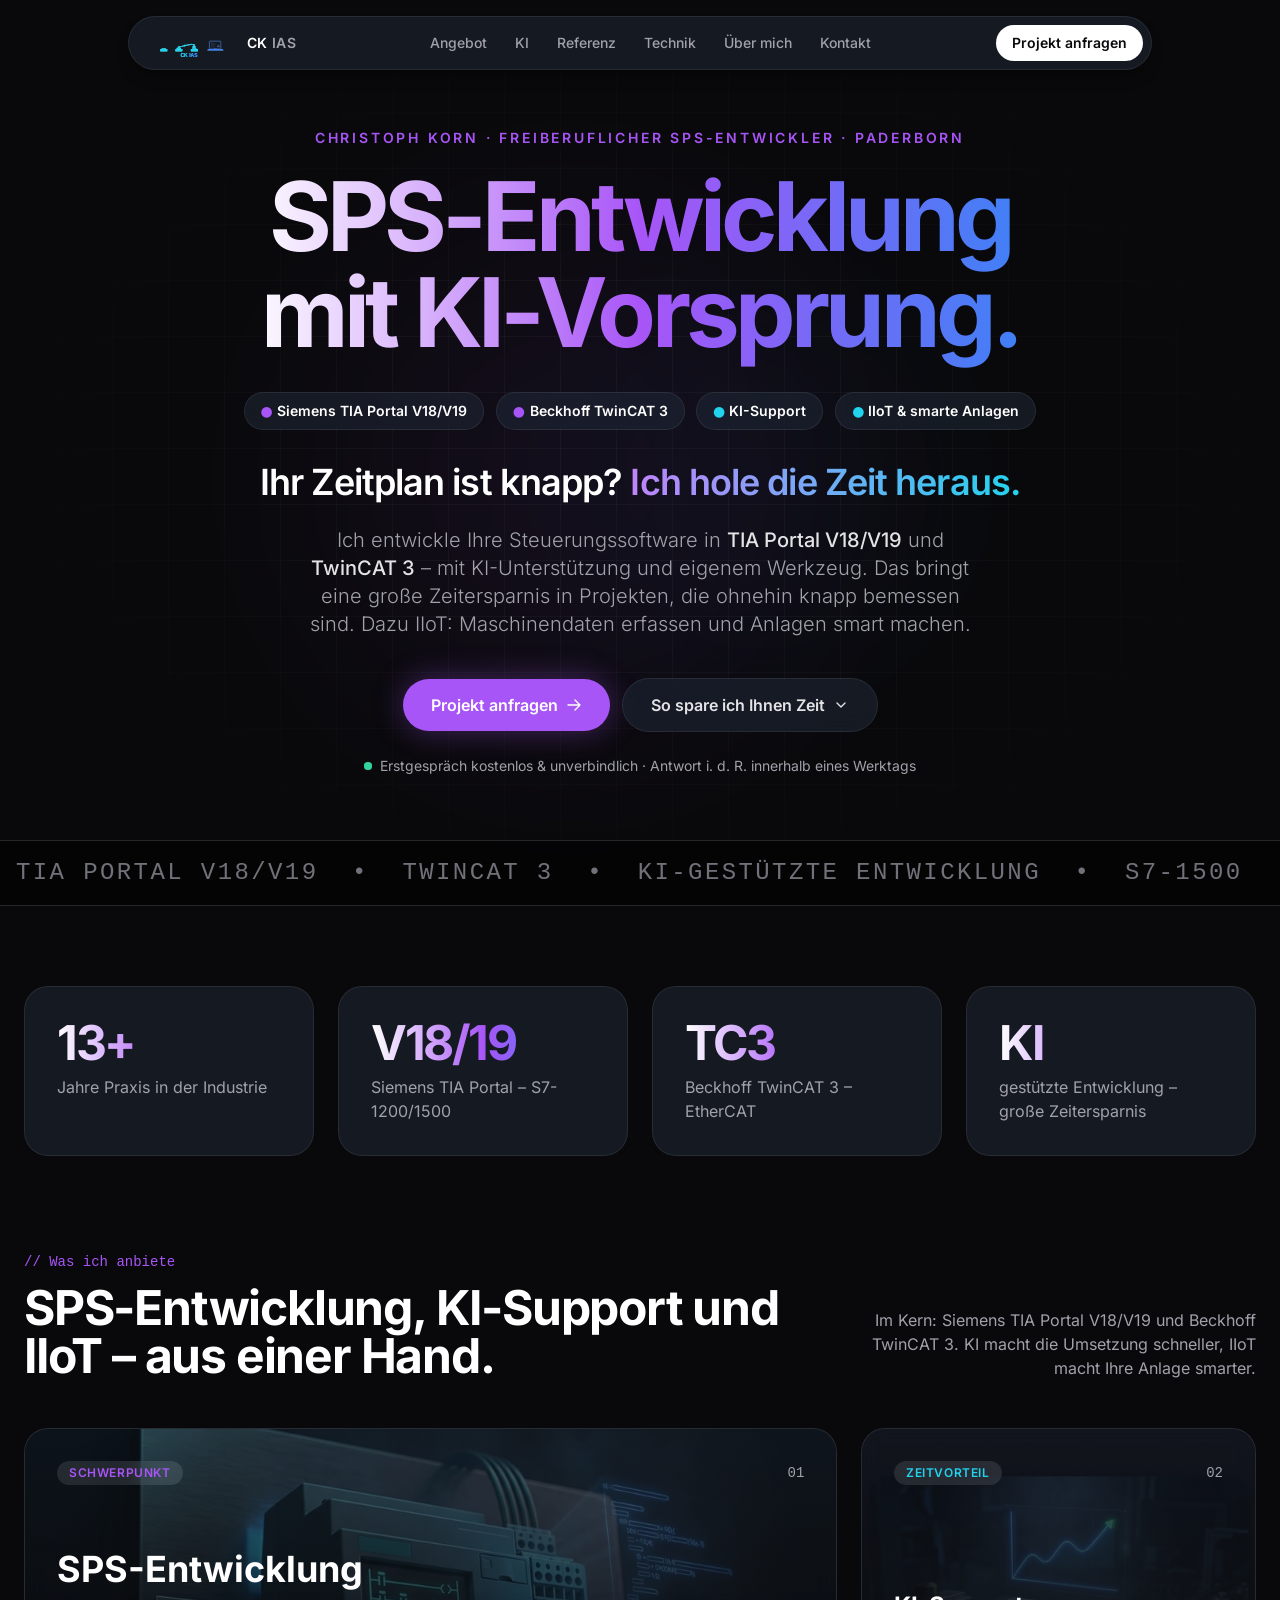
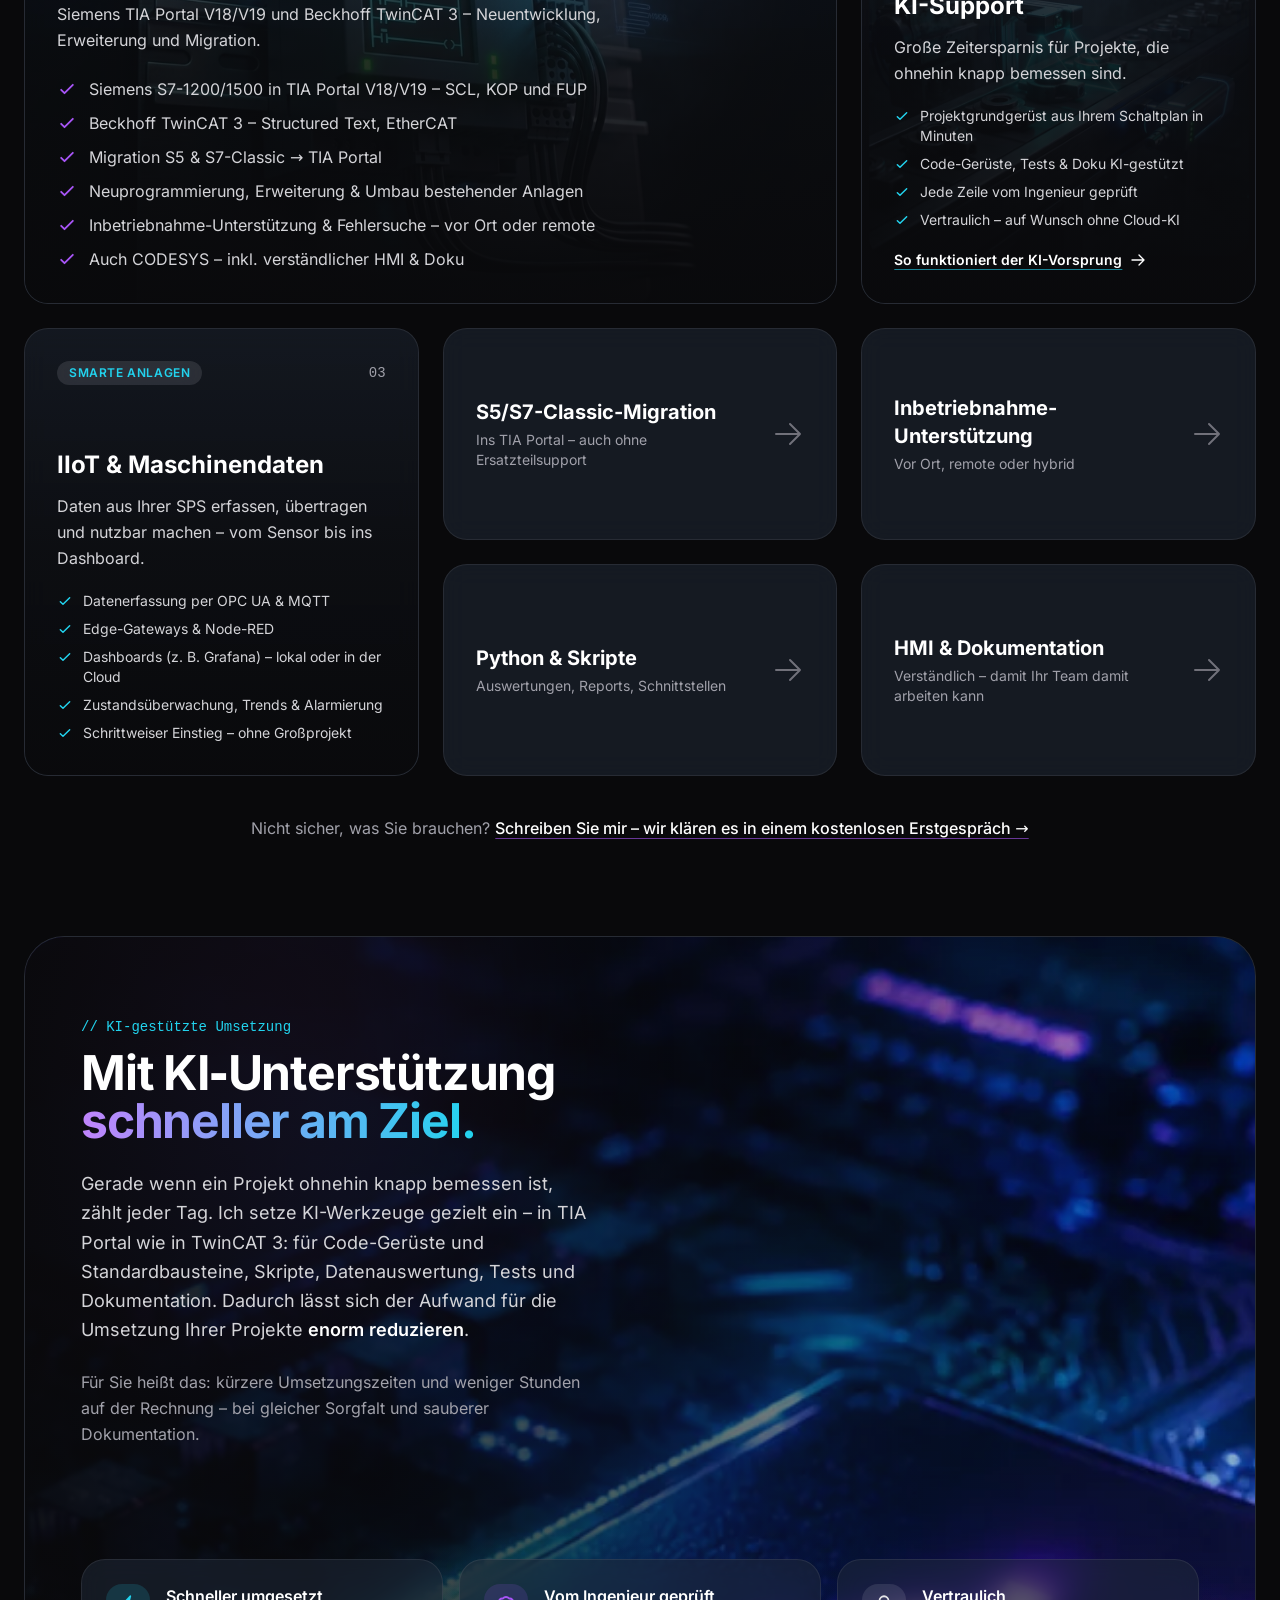
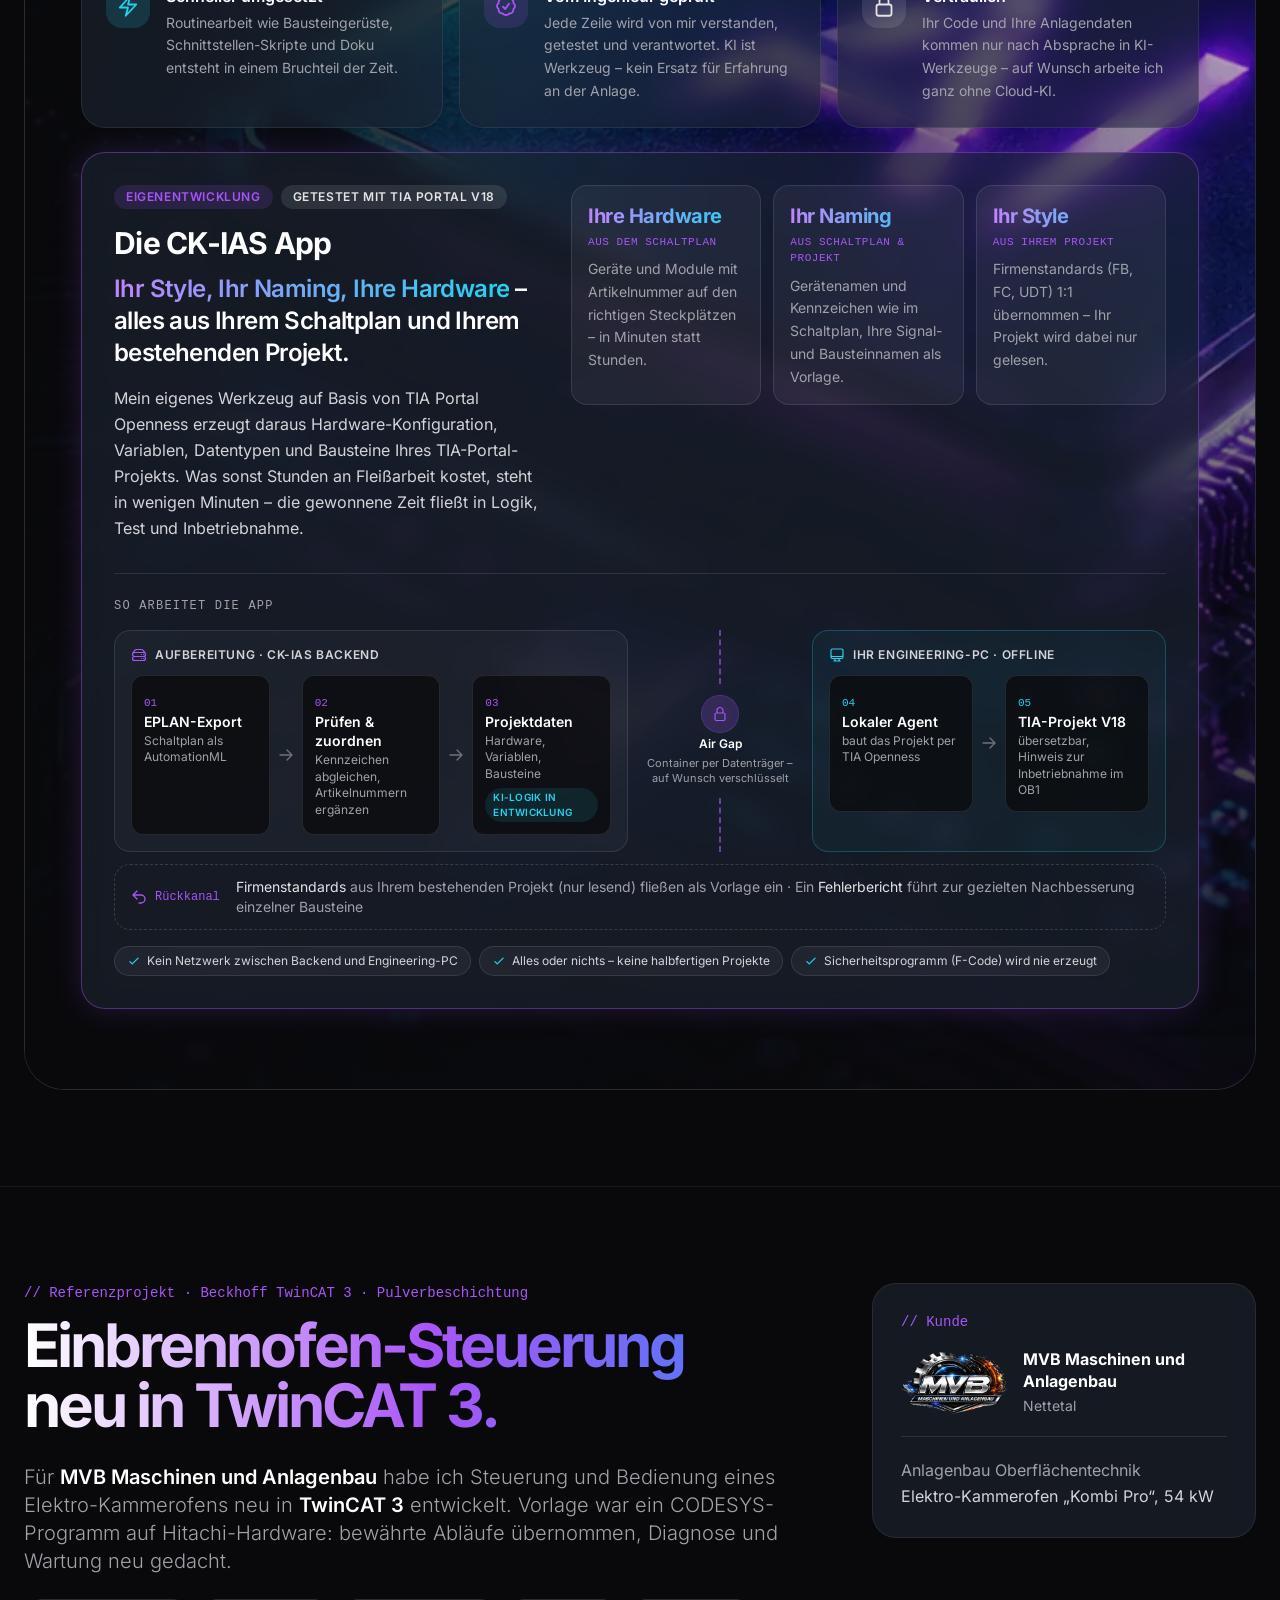
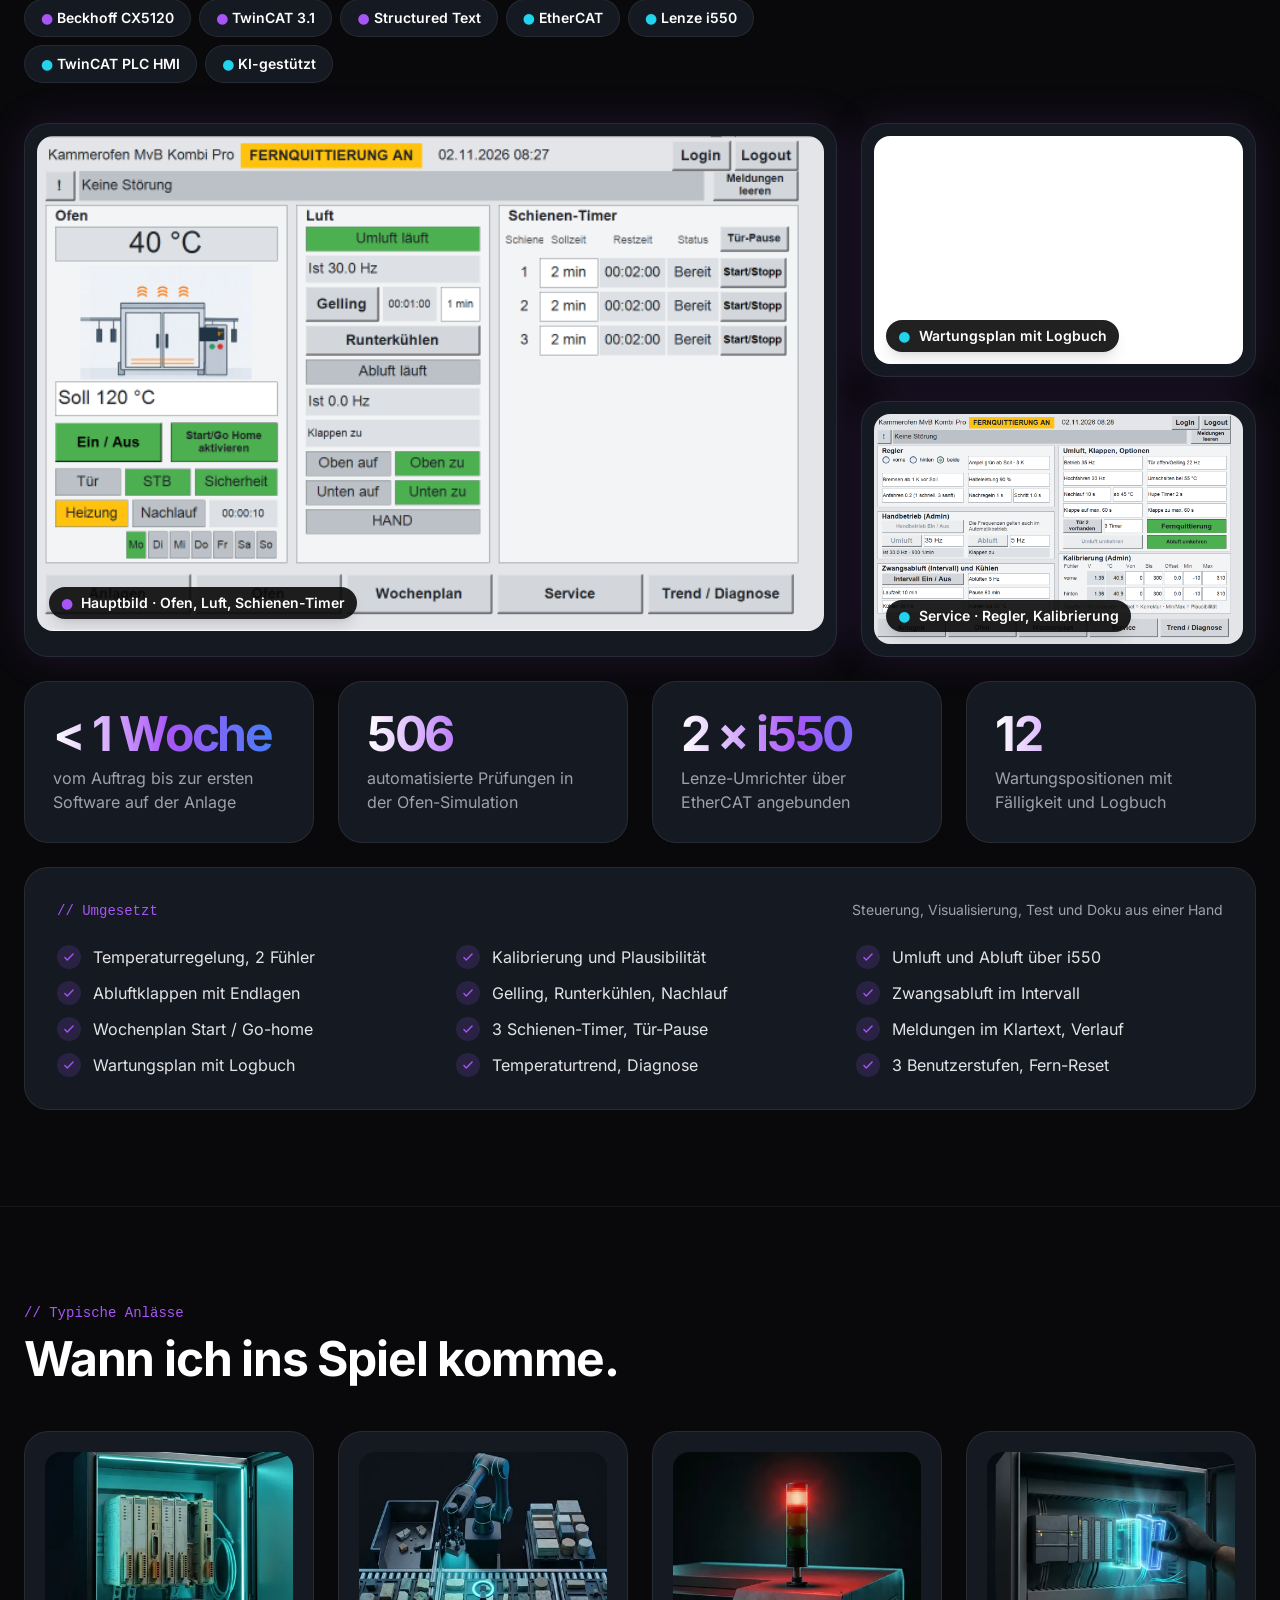
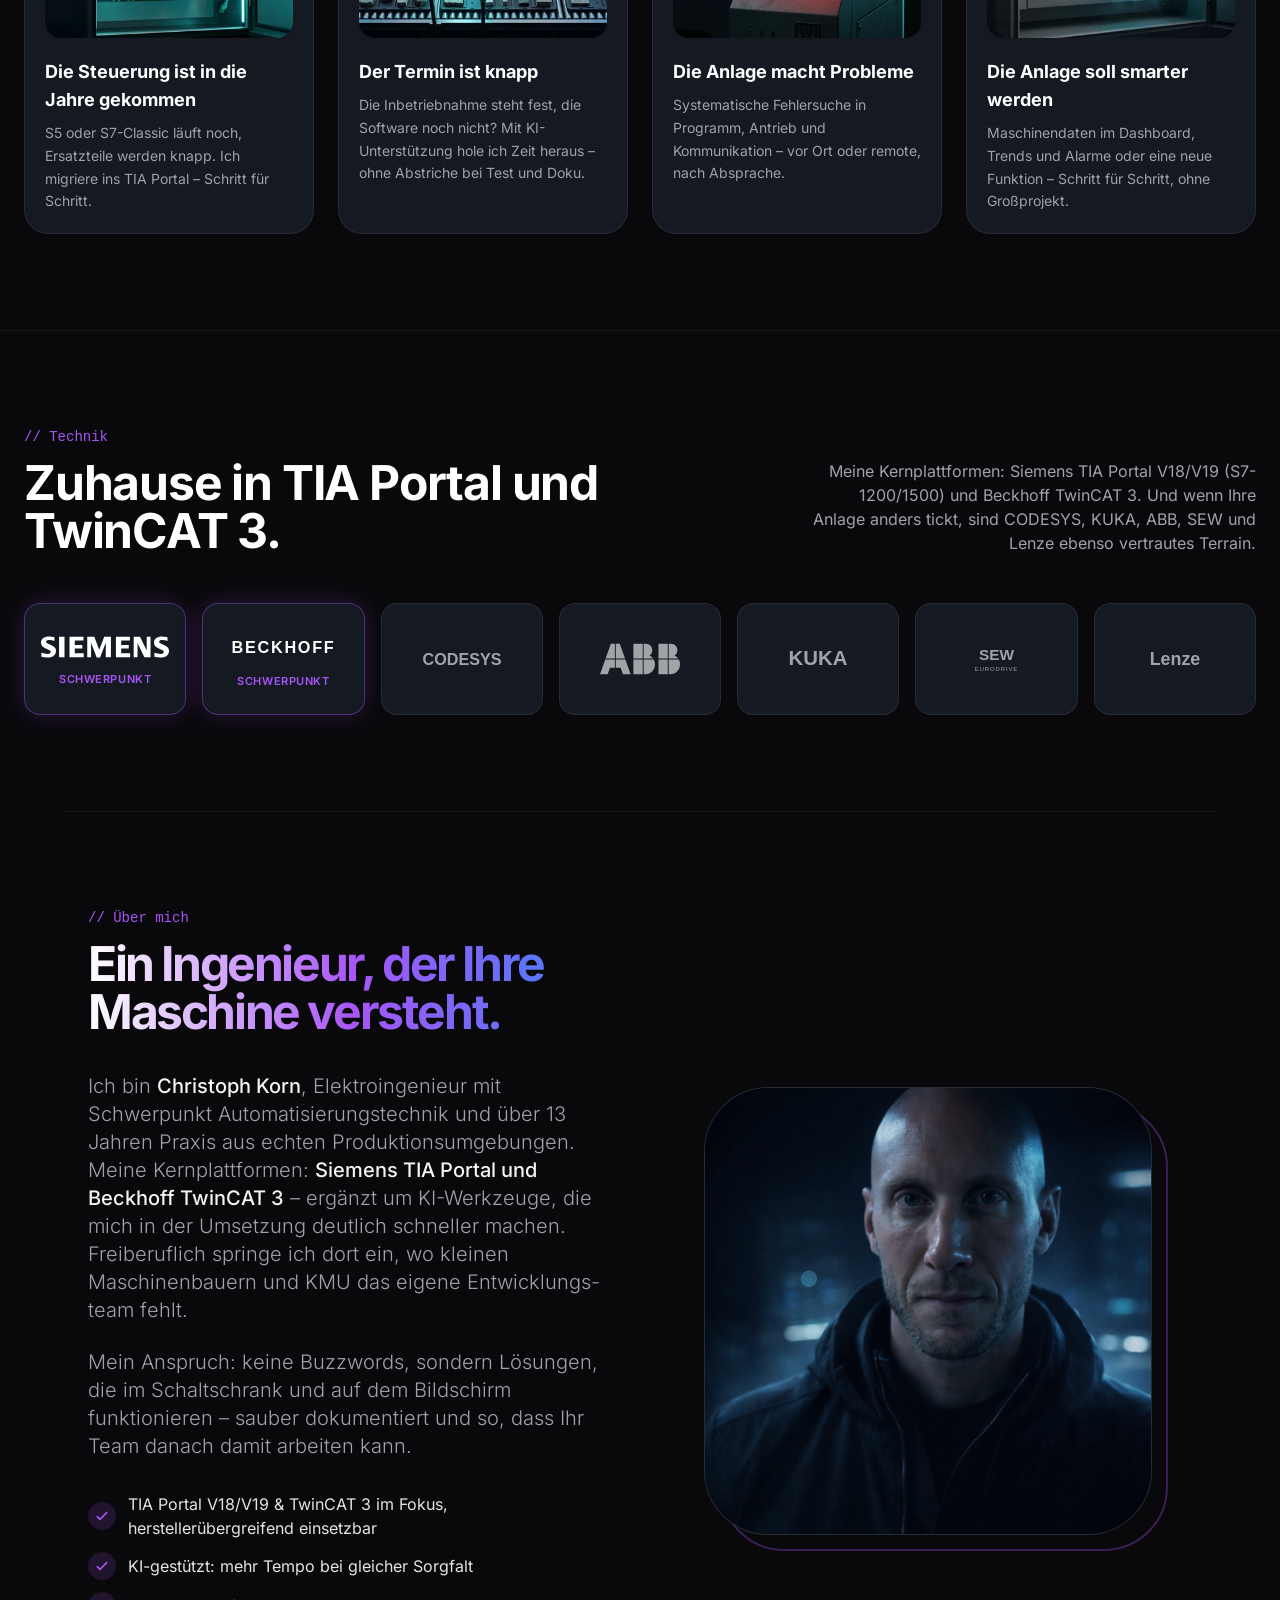
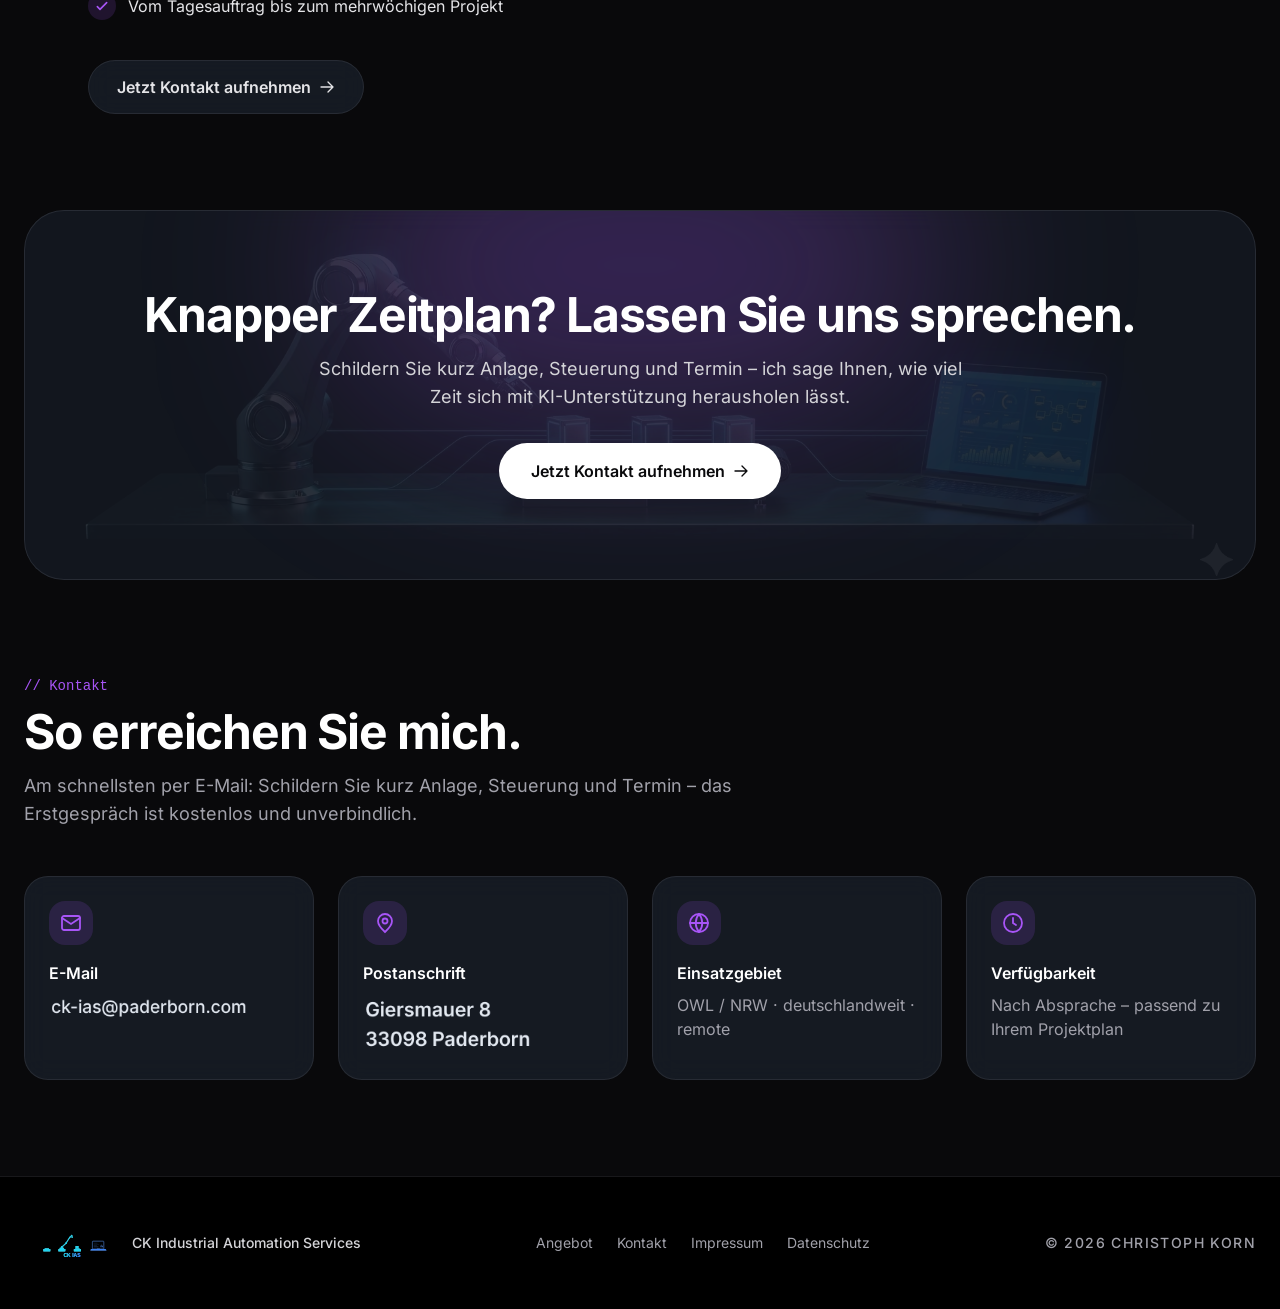
==== commit eac979ca: "Deploy active website" ====
--- a/index.html
+++ b/index.html
@@ -9,15 +9,15 @@
   <meta name="theme-color" content="#09090b">
   <script>document.documentElement.classList.add('js');</script>
 
-  <title>SPS-Entwicklung TIA Portal V18 &amp; TwinCAT 3 mit KI-Unterstützung – CK Industrial Automation Services</title>
-  <meta name="description" content="Freiberufliche SPS-Entwicklung in Siemens TIA Portal V18 und Beckhoff TwinCAT 3 – KI-gestützt für große Zeitersparnis in knapp geplanten Projekten. Dazu IIoT: Maschinendaten erfassen, Anlagen smart machen. Aus Paderborn, vor Ort &amp; remote.">
-  <meta name="keywords" content="SPS Entwicklung, SPS Programmierung, TIA Portal V18, Siemens S7-1500, S7-1200, Beckhoff TwinCAT 3, EtherCAT, KI SPS Programmierung, KI-gestützte Entwicklung, IIoT, Maschinendaten, OPC UA, MQTT, Node-RED, Grafana, S5 Migration, SPS Programmierer Freelancer, Paderborn, OWL, NRW">
+  <title>SPS-Entwicklung TIA Portal V18/V19 &amp; TwinCAT 3 mit KI-Unterstützung – CK Industrial Automation Services</title>
+  <meta name="description" content="Freiberufliche SPS-Entwicklung in Siemens TIA Portal V18/V19 und Beckhoff TwinCAT 3 – KI-gestützt für große Zeitersparnis in knapp geplanten Projekten. Dazu IIoT: Maschinendaten erfassen, Anlagen smart machen. Aus Paderborn, vor Ort &amp; remote.">
+  <meta name="keywords" content="SPS Entwicklung, SPS Programmierung, TIA Portal V18/V19, Siemens S7-1500, S7-1200, Beckhoff TwinCAT 3, EtherCAT, KI SPS Programmierung, KI-gestützte Entwicklung, IIoT, Maschinendaten, OPC UA, MQTT, Node-RED, Grafana, S5 Migration, SPS Programmierer Freelancer, Paderborn, OWL, NRW">
   <meta name="robots" content="index, follow">
   <link rel="canonical" href="https://ck-industrial-automation-services.github.io/site/">
 
   <!-- Open Graph -->
-  <meta property="og:title" content="SPS-Entwicklung TIA Portal V18 &amp; TwinCAT 3 mit KI-Unterstützung – CK Industrial Automation Services">
-  <meta property="og:description" content="SPS-Entwicklung in TIA Portal V18 und TwinCAT 3 – KI-gestützt, für Projekte mit knappem Zeitplan. Dazu IIoT und smarte Anlagen. Freiberuflich aus Paderborn.">
+  <meta property="og:title" content="SPS-Entwicklung TIA Portal V18/V19 &amp; TwinCAT 3 mit KI-Unterstützung – CK Industrial Automation Services">
+  <meta property="og:description" content="SPS-Entwicklung in TIA Portal V18/V19 und TwinCAT 3 – KI-gestützt, für Projekte mit knappem Zeitplan. Dazu IIoT und smarte Anlagen. Freiberuflich aus Paderborn.">
   <meta property="og:type" content="website">
   <meta property="og:locale" content="de_DE">
   <meta property="og:url" content="https://ck-industrial-automation-services.github.io/site/">
@@ -28,7 +28,7 @@
   <!-- Twitter Card -->
   <meta name="twitter:card" content="summary_large_image">
   <meta name="twitter:title" content="CK Industrial Automation Services">
-  <meta name="twitter:description" content="SPS-Entwicklung TIA Portal V18 &amp; TwinCAT 3 · KI-Support für große Zeitersparnis · IIoT &amp; smarte Anlagen – aus Paderborn.">
+  <meta name="twitter:description" content="SPS-Entwicklung TIA Portal V18/V19 &amp; TwinCAT 3 · KI-Support für große Zeitersparnis · IIoT &amp; smarte Anlagen – aus Paderborn.">
   <meta name="twitter:image" content="https://ck-industrial-automation-services.github.io/site/img/logo_photorealistic_long.webp">
 
   <!-- Icons -->
@@ -51,7 +51,7 @@
         "@type": "ProfessionalService",
         "@id": "https://ck-industrial-automation-services.github.io/site/#business",
         "name": "CK Industrial Automation Services",
-        "description": "Freiberuflicher Ingenieur für Automatisierungstechnik – SPS-Entwicklung in Siemens TIA Portal V18 und Beckhoff TwinCAT 3, KI-gestützt für große Zeitersparnis, dazu IIoT-Anwendungen (Maschinendaten erfassen, smarte Anlagen) für Maschinenbauer und produzierende KMU.",
+        "description": "Freiberuflicher Ingenieur für Automatisierungstechnik – SPS-Entwicklung in Siemens TIA Portal V18/V19 und Beckhoff TwinCAT 3, KI-gestützt für große Zeitersparnis, dazu IIoT-Anwendungen (Maschinendaten erfassen, smarte Anlagen) für Maschinenbauer und produzierende KMU.",
         "url": "https://ck-industrial-automation-services.github.io/site/",
         "image": "https://ck-industrial-automation-services.github.io/site/img/logo_photorealistic_long.webp",
         "priceRange": "€€",
@@ -68,7 +68,7 @@
           "addressCountry": "DE"
         },
         "makesOffer": [
-          { "@type": "Offer", "itemOffered": { "@type": "Service", "name": "SPS-Entwicklung – Siemens TIA Portal V18 (S7-1200/1500) und Beckhoff TwinCAT 3" } },
+          { "@type": "Offer", "itemOffered": { "@type": "Service", "name": "SPS-Entwicklung – Siemens TIA Portal V18/V19 (S7-1200/1500) und Beckhoff TwinCAT 3" } },
           { "@type": "Offer", "itemOffered": { "@type": "Service", "name": "KI-gestützte SPS-Entwicklung für knappe Zeitpläne" } },
           { "@type": "Offer", "itemOffered": { "@type": "Service", "name": "IIoT-Anwendungen: Maschinendaten erfassen, smarte Anlagen (OPC UA, MQTT, Dashboards)" } },
           { "@type": "Offer", "itemOffered": { "@type": "Service", "name": "Migration S5/S7-Classic, Inbetriebnahme-Unterstützung" } }
@@ -87,7 +87,7 @@
           "addressCountry": "DE"
         },
         "knowsAbout": [
-          "SPS-Programmierung", "Siemens TIA Portal V18", "Beckhoff TwinCAT 3", "SIMATIC S7-1500", "SIMATIC S7-1200", "SIMATIC S7-300/400",
+          "SPS-Programmierung", "Siemens TIA Portal V18/V19", "Beckhoff TwinCAT 3", "SIMATIC S7-1500", "SIMATIC S7-1200", "SIMATIC S7-300/400",
           "Migration S5/S7-Classic zu TIA Portal", "Strukturierter Text (SCL/ST)", "PROFINET",
           "CODESYS", "EtherCAT", "Inbetriebnahme", "Antriebstechnik",
           "Python", "Node-RED", "Web-Dashboards", "SQL",
@@ -144,7 +144,7 @@
   <span id="top"></span>
 
   <!-- ===================== HERO ===================== -->
-  <!-- Stand 02.11.2026: Fokus SPS-Entwicklung (TIA Portal V18, TwinCAT 3), KI-Support, IIoT – Zeitersparnis auf den ersten Blick -->
+  <!-- Stand 02.11.2026: Fokus SPS-Entwicklung (TIA Portal V18/V19, TwinCAT 3), KI-Support, IIoT – Zeitersparnis auf den ersten Blick -->
   <header class="relative min-h-screen flex flex-col justify-center items-center overflow-hidden pt-32 pb-0">
 
     <!-- Hintergrund: Raster + Glow (Purple & Blue) -->
@@ -160,7 +160,7 @@
       </h1>
 
       <ul class="mb-8 flex flex-wrap items-center justify-center gap-2 sm:gap-3" aria-label="Schwerpunkte" data-reveal>
-        <li class="glass-panel rounded-full px-4 py-2 text-sm font-semibold text-white"><span class="text-neonPurple">●</span> Siemens TIA Portal V18</li>
+        <li class="glass-panel rounded-full px-4 py-2 text-sm font-semibold text-white"><span class="text-neonPurple">●</span> Siemens TIA Portal V18/V19</li>
         <li class="glass-panel rounded-full px-4 py-2 text-sm font-semibold text-white"><span class="text-neonPurple">●</span> Beckhoff TwinCAT 3</li>
         <li class="glass-panel rounded-full px-4 py-2 text-sm font-semibold text-white"><span class="text-neonCyan">●</span> KI-Support</li>
         <li class="glass-panel rounded-full px-4 py-2 text-sm font-semibold text-white"><span class="text-neonCyan">●</span> IIoT &amp; smarte Anlagen</li>
@@ -171,7 +171,7 @@
       </p>
 
       <p class="text-zinc-400 text-lg md:text-xl max-w-2xl mx-auto leading-relaxed font-light" data-reveal>
-        Ich entwickle Ihre Steuerungssoftware in <strong class="font-medium text-zinc-200">TIA Portal V18</strong> und
+        Ich entwickle Ihre Steuerungssoftware in <strong class="font-medium text-zinc-200">TIA Portal V18/V19</strong> und
         <strong class="font-medium text-zinc-200">TwinCAT 3</strong> – mit KI-Unterstützung und eigenem Werkzeug.
         Das bringt eine große Zeitersparnis in Projekten, die ohnehin knapp bemessen sind.
         Dazu IIoT: Maschinendaten erfassen und Anlagen smart machen.
@@ -196,11 +196,11 @@
 
     <!-- Laufband: Technologien -->
     <div class="relative z-10 w-full mt-auto border-t border-b border-zinc-800 bg-black/50 backdrop-blur-sm py-4">
-      <p class="sr-only">Technologien: Siemens TIA Portal V18, Beckhoff TwinCAT 3, KI-gestützte Entwicklung, SIMATIC S7-1500, S7-1200, EtherCAT, SCL/ST, IIoT, OPC UA, MQTT, Node-RED, Grafana, Python, PROFINET, CODESYS, S5/S7-Classic-Migration, TIA Openness.</p>
+      <p class="sr-only">Technologien: Siemens TIA Portal V18/V19, Beckhoff TwinCAT 3, KI-gestützte Entwicklung, SIMATIC S7-1500, S7-1200, EtherCAT, SCL/ST, IIoT, OPC UA, MQTT, Node-RED, Grafana, Python, PROFINET, CODESYS, S5/S7-Classic-Migration, TIA Openness.</p>
       <div class="marquee" aria-hidden="true">
         <div class="marquee-track text-lg md:text-2xl font-mono uppercase tracking-widest text-zinc-500">
-          <span class="px-4">TIA Portal V18 &nbsp;•&nbsp; TwinCAT 3 &nbsp;•&nbsp; KI-gestützte Entwicklung &nbsp;•&nbsp; S7-1500 &nbsp;•&nbsp; S7-1200 &nbsp;•&nbsp; EtherCAT &nbsp;•&nbsp; SCL / ST &nbsp;•&nbsp; IIoT &nbsp;•&nbsp; OPC UA &nbsp;•&nbsp; MQTT &nbsp;•&nbsp; Node-RED &nbsp;•&nbsp; Grafana &nbsp;•&nbsp; Python &nbsp;•&nbsp; PROFINET &nbsp;•&nbsp; CODESYS &nbsp;•&nbsp; S5-Migration &nbsp;•&nbsp; TIA Openness &nbsp;•</span>
-          <span class="px-4">TIA Portal V18 &nbsp;•&nbsp; TwinCAT 3 &nbsp;•&nbsp; KI-gestützte Entwicklung &nbsp;•&nbsp; S7-1500 &nbsp;•&nbsp; S7-1200 &nbsp;•&nbsp; EtherCAT &nbsp;•&nbsp; SCL / ST &nbsp;•&nbsp; IIoT &nbsp;•&nbsp; OPC UA &nbsp;•&nbsp; MQTT &nbsp;•&nbsp; Node-RED &nbsp;•&nbsp; Grafana &nbsp;•&nbsp; Python &nbsp;•&nbsp; PROFINET &nbsp;•&nbsp; CODESYS &nbsp;•&nbsp; S5-Migration &nbsp;•&nbsp; TIA Openness &nbsp;•</span>
+          <span class="px-4">TIA Portal V18/V19 &nbsp;•&nbsp; TwinCAT 3 &nbsp;•&nbsp; KI-gestützte Entwicklung &nbsp;•&nbsp; S7-1500 &nbsp;•&nbsp; S7-1200 &nbsp;•&nbsp; EtherCAT &nbsp;•&nbsp; SCL / ST &nbsp;•&nbsp; IIoT &nbsp;•&nbsp; OPC UA &nbsp;•&nbsp; MQTT &nbsp;•&nbsp; Node-RED &nbsp;•&nbsp; Grafana &nbsp;•&nbsp; Python &nbsp;•&nbsp; PROFINET &nbsp;•&nbsp; CODESYS &nbsp;•&nbsp; S5-Migration &nbsp;•&nbsp; TIA Openness &nbsp;•</span>
+          <span class="px-4">TIA Portal V18/V19 &nbsp;•&nbsp; TwinCAT 3 &nbsp;•&nbsp; KI-gestützte Entwicklung &nbsp;•&nbsp; S7-1500 &nbsp;•&nbsp; S7-1200 &nbsp;•&nbsp; EtherCAT &nbsp;•&nbsp; SCL / ST &nbsp;•&nbsp; IIoT &nbsp;•&nbsp; OPC UA &nbsp;•&nbsp; MQTT &nbsp;•&nbsp; Node-RED &nbsp;•&nbsp; Grafana &nbsp;•&nbsp; Python &nbsp;•&nbsp; PROFINET &nbsp;•&nbsp; CODESYS &nbsp;•&nbsp; S5-Migration &nbsp;•&nbsp; TIA Openness &nbsp;•</span>
         </div>
       </div>
     </div>
@@ -216,7 +216,7 @@
           <div class="mt-2 text-sm md:text-base text-zinc-400">Jahre Praxis in der Industrie</div>
         </div>
         <div class="glass-panel rounded-3xl p-5 md:p-8 glow-hover" data-reveal>
-          <div class="text-[1.75rem] sm:text-4xl md:text-5xl font-bold tracking-tighter text-gradient whitespace-nowrap">V18</div>
+          <div class="text-[1.75rem] sm:text-4xl md:text-5xl font-bold tracking-tighter text-gradient whitespace-nowrap">V18/19</div>
           <div class="mt-2 text-sm md:text-base text-zinc-400">Siemens TIA Portal – S7-1200/1500</div>
         </div>
         <div class="glass-panel rounded-3xl p-5 md:p-8 glow-hover" data-reveal>
@@ -237,7 +237,7 @@
           <p class="font-mono text-sm text-neonPurple mb-3">// Was ich anbiete</p>
           <h2 class="text-3xl md:text-5xl font-bold tracking-tight max-w-3xl">SPS-Entwicklung, KI-Support und IIoT – aus einer Hand.</h2>
         </div>
-        <p class="text-zinc-400 max-w-sm md:text-right">Im Kern: Siemens TIA Portal V18 und Beckhoff TwinCAT 3. KI macht die Umsetzung schneller, IIoT macht Ihre Anlage smarter.</p>
+        <p class="text-zinc-400 max-w-sm md:text-right">Im Kern: Siemens TIA Portal V18/V19 und Beckhoff TwinCAT 3. KI macht die Umsetzung schneller, IIoT macht Ihre Anlage smarter.</p>
       </div>
 
       <div class="grid grid-cols-1 md:grid-cols-3 gap-6 auto-rows-[minmax(190px,auto)]">
@@ -253,9 +253,9 @@
             </div>
             <div>
               <h3 class="text-3xl md:text-4xl font-bold mb-3 group-hover:translate-x-2 transition-transform duration-300">SPS-Entwicklung</h3>
-              <p class="text-zinc-300 max-w-xl leading-relaxed mb-6">Siemens TIA Portal V18 und Beckhoff TwinCAT 3 – Neuentwicklung, Erweiterung und Migration.</p>
+              <p class="text-zinc-300 max-w-xl leading-relaxed mb-6">Siemens TIA Portal V18/V19 und Beckhoff TwinCAT 3 – Neuentwicklung, Erweiterung und Migration.</p>
               <ul class="grid gap-2.5 text-zinc-300 text-sm md:text-base">
-                <li class="flex gap-3"><svg xmlns="http://www.w3.org/2000/svg" fill="none" viewBox="0 0 24 24" stroke-width="2.2" stroke="currentColor" class="mt-0.5 h-5 w-5 flex-none text-neonPurple" aria-hidden="true"><path stroke-linecap="round" stroke-linejoin="round" d="m5 13 4 4L19 7"/></svg>Siemens S7-1200/1500 in TIA Portal V18 – SCL, KOP und FUP</li>
+                <li class="flex gap-3"><svg xmlns="http://www.w3.org/2000/svg" fill="none" viewBox="0 0 24 24" stroke-width="2.2" stroke="currentColor" class="mt-0.5 h-5 w-5 flex-none text-neonPurple" aria-hidden="true"><path stroke-linecap="round" stroke-linejoin="round" d="m5 13 4 4L19 7"/></svg>Siemens S7-1200/1500 in TIA Portal V18/V19 – SCL, KOP und FUP</li>
                 <li class="flex gap-3"><svg xmlns="http://www.w3.org/2000/svg" fill="none" viewBox="0 0 24 24" stroke-width="2.2" stroke="currentColor" class="mt-0.5 h-5 w-5 flex-none text-neonPurple" aria-hidden="true"><path stroke-linecap="round" stroke-linejoin="round" d="m5 13 4 4L19 7"/></svg>Beckhoff TwinCAT 3 – Structured Text, EtherCAT</li>
                 <li class="flex gap-3"><svg xmlns="http://www.w3.org/2000/svg" fill="none" viewBox="0 0 24 24" stroke-width="2.2" stroke="currentColor" class="mt-0.5 h-5 w-5 flex-none text-neonPurple" aria-hidden="true"><path stroke-linecap="round" stroke-linejoin="round" d="m5 13 4 4L19 7"/></svg>Migration S5 &amp; S7-Classic → TIA Portal</li>
                 <li class="flex gap-3"><svg xmlns="http://www.w3.org/2000/svg" fill="none" viewBox="0 0 24 24" stroke-width="2.2" stroke="currentColor" class="mt-0.5 h-5 w-5 flex-none text-neonPurple" aria-hidden="true"><path stroke-linecap="round" stroke-linejoin="round" d="m5 13 4 4L19 7"/></svg>Neuprogrammierung, Erweiterung &amp; Umbau bestehender Anlagen</li>
@@ -446,7 +446,7 @@
             <!-- Ablaufgrafik CK-IAS App (Quelle: CK-IAS-APP, Installation_und_Bedienung Kap. 1 + 6, Stand 08/2026) -->
             <figure class="mt-8 pt-6 border-t border-white/10" aria-labelledby="ckias-flow-title">
               <p id="ckias-flow-title" class="font-mono text-xs uppercase tracking-widest text-zinc-400 mb-4">So arbeitet die App</p>
-              <figcaption class="sr-only">Ablauf: Der EPLAN-Export wird im CK-IAS Backend geprüft und zu Projektdaten aufbereitet. Ein verschlüsselter Container gelangt ohne Netzwerkverbindung per Datenträger auf den Engineering-PC. Dort erzeugt der lokale Agent per TIA Openness das TIA-Portal-Projekt. Firmenstandards und Fehlerberichte gehen über einen Rückkanal zurück.</figcaption>
+              <figcaption class="sr-only">Ablauf: Der EPLAN-Export wird im CK-IAS Backend geprüft und zu Projektdaten aufbereitet. Ein Container – auf Wunsch verschlüsselt – gelangt ohne Netzwerkverbindung per Datenträger auf den Engineering-PC. Dort erzeugt der lokale Agent per TIA Openness das TIA-Portal-Projekt. Firmenstandards und Fehlerberichte gehen über einen Rückkanal zurück.</figcaption>
 
               <div class="flex flex-col xl:flex-row xl:items-stretch gap-3 xl:gap-0">
                 <!-- Bereich 1: Backend -->
@@ -485,7 +485,7 @@
                       <svg xmlns="http://www.w3.org/2000/svg" fill="none" viewBox="0 0 24 24" stroke-width="1.8" stroke="currentColor" class="h-4 w-4"><path stroke-linecap="round" stroke-linejoin="round" d="M16.5 10.5V6.75a4.5 4.5 0 1 0-9 0v3.75m-.75 11.25h10.5a2.25 2.25 0 0 0 2.25-2.25v-6.75a2.25 2.25 0 0 0-2.25-2.25H6.75a2.25 2.25 0 0 0-2.25 2.25v6.75a2.25 2.25 0 0 0 2.25 2.25Z"/></svg>
                     </span>
                     <span class="text-xs font-semibold text-white">Air Gap</span>
-                    <span class="text-[11px] leading-snug text-zinc-400">verschlüsselter Container per Datenträger</span>
+                    <span class="text-[11px] leading-snug text-zinc-400">Container per Datenträger – auf Wunsch verschlüsselt</span>
                   </span>
                   <span class="flex-1 h-px xl:h-auto xl:w-px border-t-2 xl:border-t-0 xl:border-l-2 border-dashed border-neonPurple/60" aria-hidden="true"></span>
                 </div>
@@ -684,7 +684,7 @@
           <p class="font-mono text-sm text-neonPurple mb-3">// Technik</p>
           <h2 class="text-3xl md:text-5xl font-bold tracking-tight max-w-3xl">Zuhause in TIA Portal und TwinCAT&nbsp;3.</h2>
         </div>
-        <p class="text-zinc-400 max-w-md md:text-right">Meine Kernplattformen: Siemens TIA Portal V18 (S7-1200/1500) und Beckhoff TwinCAT 3. Und wenn Ihre Anlage anders tickt, sind CODESYS, KUKA, ABB, SEW und Lenze ebenso vertrautes Terrain.</p>
+        <p class="text-zinc-400 max-w-md md:text-right">Meine Kernplattformen: Siemens TIA Portal V18/V19 (S7-1200/1500) und Beckhoff TwinCAT 3. Und wenn Ihre Anlage anders tickt, sind CODESYS, KUKA, ABB, SEW und Lenze ebenso vertrautes Terrain.</p>
       </div>
 
       <ul class="grid grid-cols-2 sm:grid-cols-4 lg:grid-cols-7 gap-4" data-reveal>
@@ -727,7 +727,7 @@
           </p>
 
           <ul class="mt-8 grid gap-3 text-zinc-200">
-            <li class="flex items-center gap-3"><span class="flex h-7 w-7 flex-none items-center justify-center rounded-full bg-neonPurple/15 text-neonPurple" aria-hidden="true"><svg xmlns="http://www.w3.org/2000/svg" fill="none" viewBox="0 0 24 24" stroke-width="2.4" stroke="currentColor" class="h-4 w-4"><path stroke-linecap="round" stroke-linejoin="round" d="m5 13 4 4L19 7"/></svg></span>TIA Portal V18 &amp; TwinCAT 3 im Fokus, herstellerübergreifend einsetzbar</li>
+            <li class="flex items-center gap-3"><span class="flex h-7 w-7 flex-none items-center justify-center rounded-full bg-neonPurple/15 text-neonPurple" aria-hidden="true"><svg xmlns="http://www.w3.org/2000/svg" fill="none" viewBox="0 0 24 24" stroke-width="2.4" stroke="currentColor" class="h-4 w-4"><path stroke-linecap="round" stroke-linejoin="round" d="m5 13 4 4L19 7"/></svg></span>TIA Portal V18/V19 &amp; TwinCAT 3 im Fokus, herstellerübergreifend einsetzbar</li>
             <li class="flex items-center gap-3"><span class="flex h-7 w-7 flex-none items-center justify-center rounded-full bg-neonPurple/15 text-neonPurple" aria-hidden="true"><svg xmlns="http://www.w3.org/2000/svg" fill="none" viewBox="0 0 24 24" stroke-width="2.4" stroke="currentColor" class="h-4 w-4"><path stroke-linecap="round" stroke-linejoin="round" d="m5 13 4 4L19 7"/></svg></span>KI-gestützt: mehr Tempo bei gleicher Sorgfalt</li>
             <li class="flex items-center gap-3"><span class="flex h-7 w-7 flex-none items-center justify-center rounded-full bg-neonPurple/15 text-neonPurple" aria-hidden="true"><svg xmlns="http://www.w3.org/2000/svg" fill="none" viewBox="0 0 24 24" stroke-width="2.4" stroke="currentColor" class="h-4 w-4"><path stroke-linecap="round" stroke-linejoin="round" d="m5 13 4 4L19 7"/></svg></span>Vom Tagesauftrag bis zum mehrwöchigen Projekt</li>
           </ul>
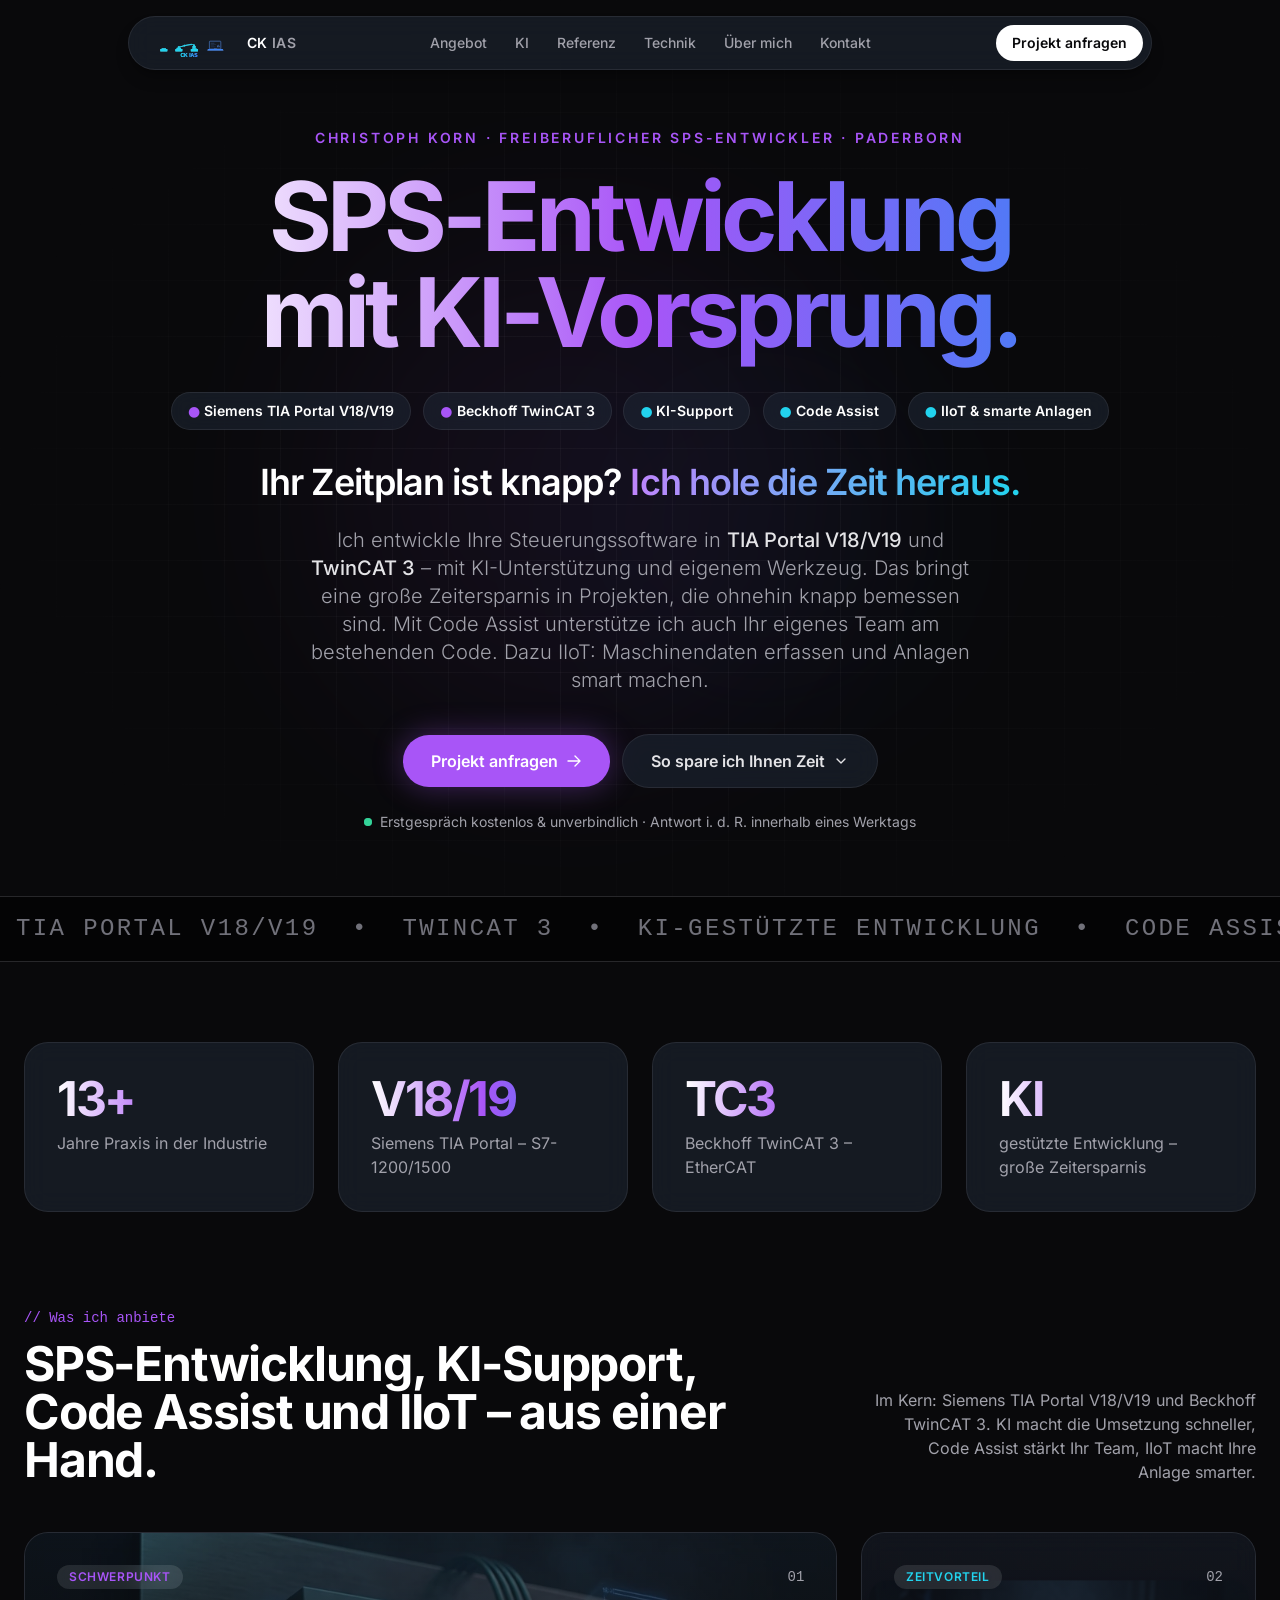
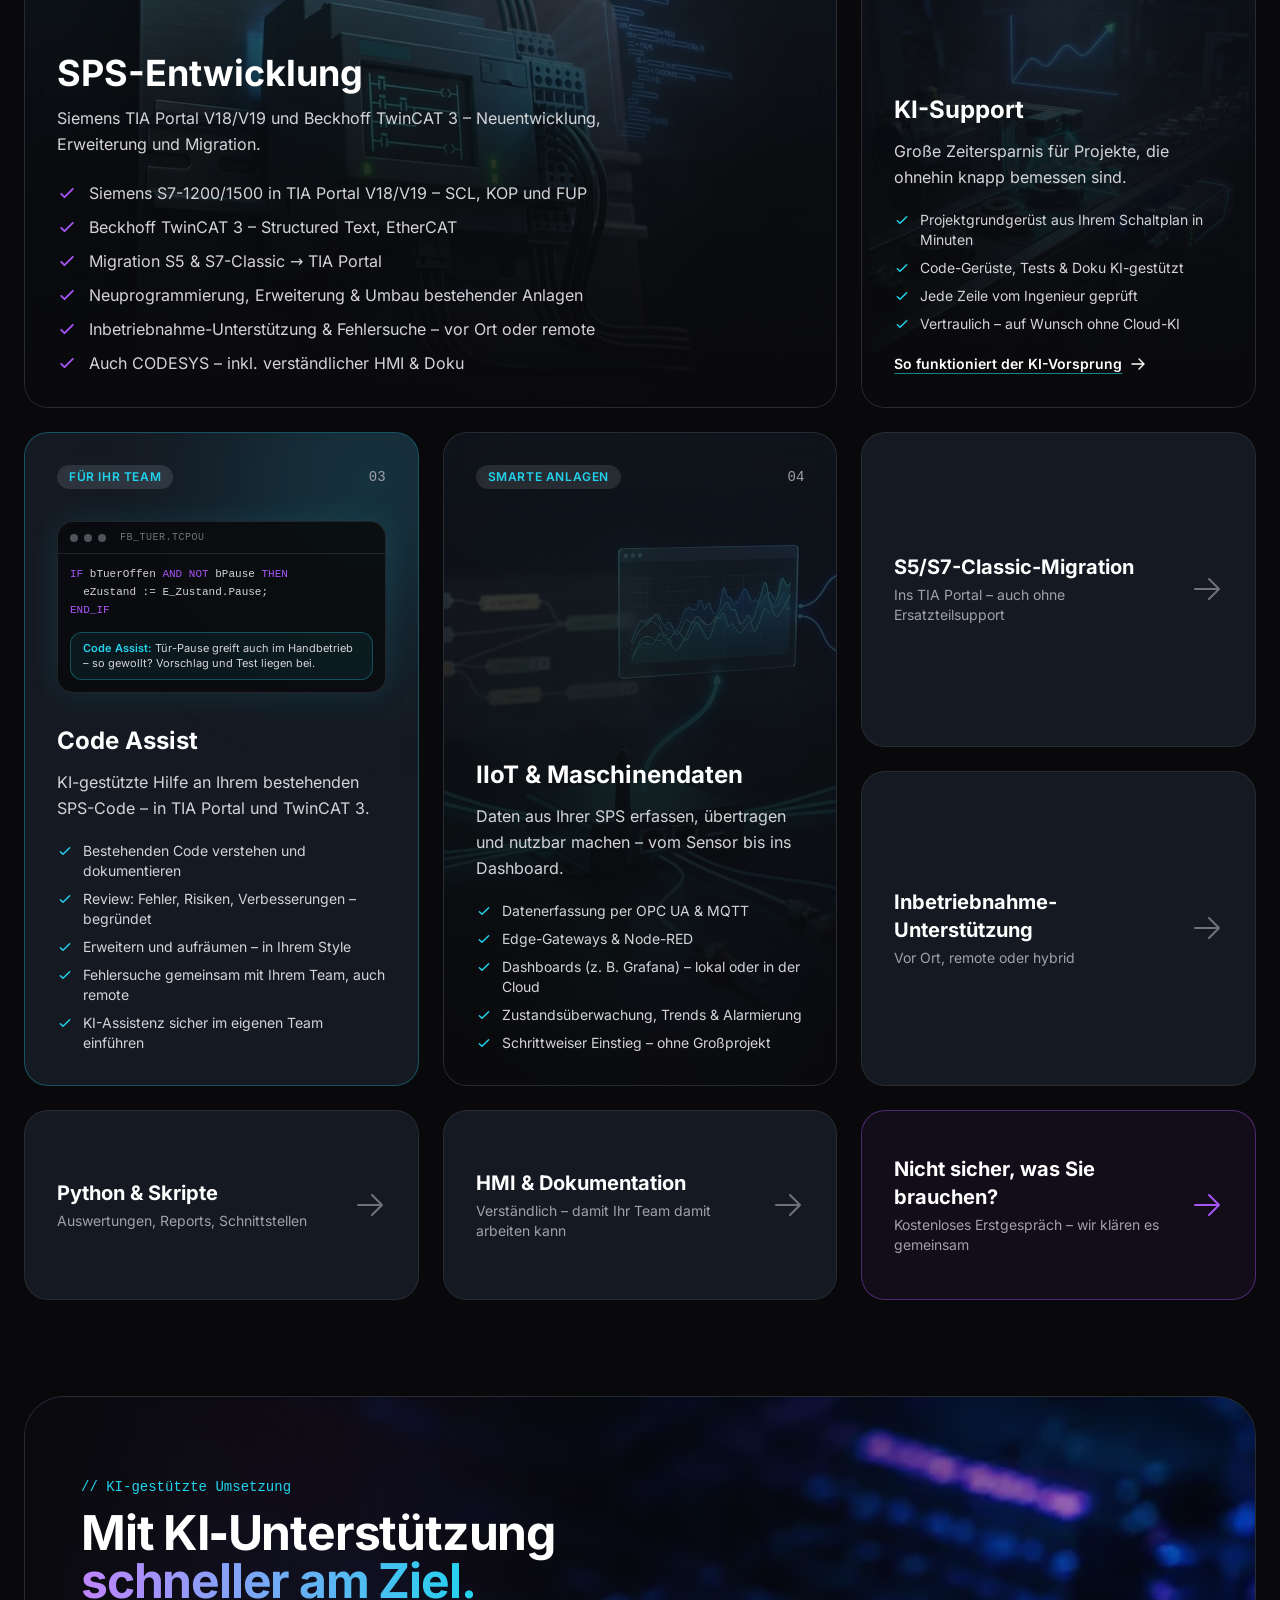
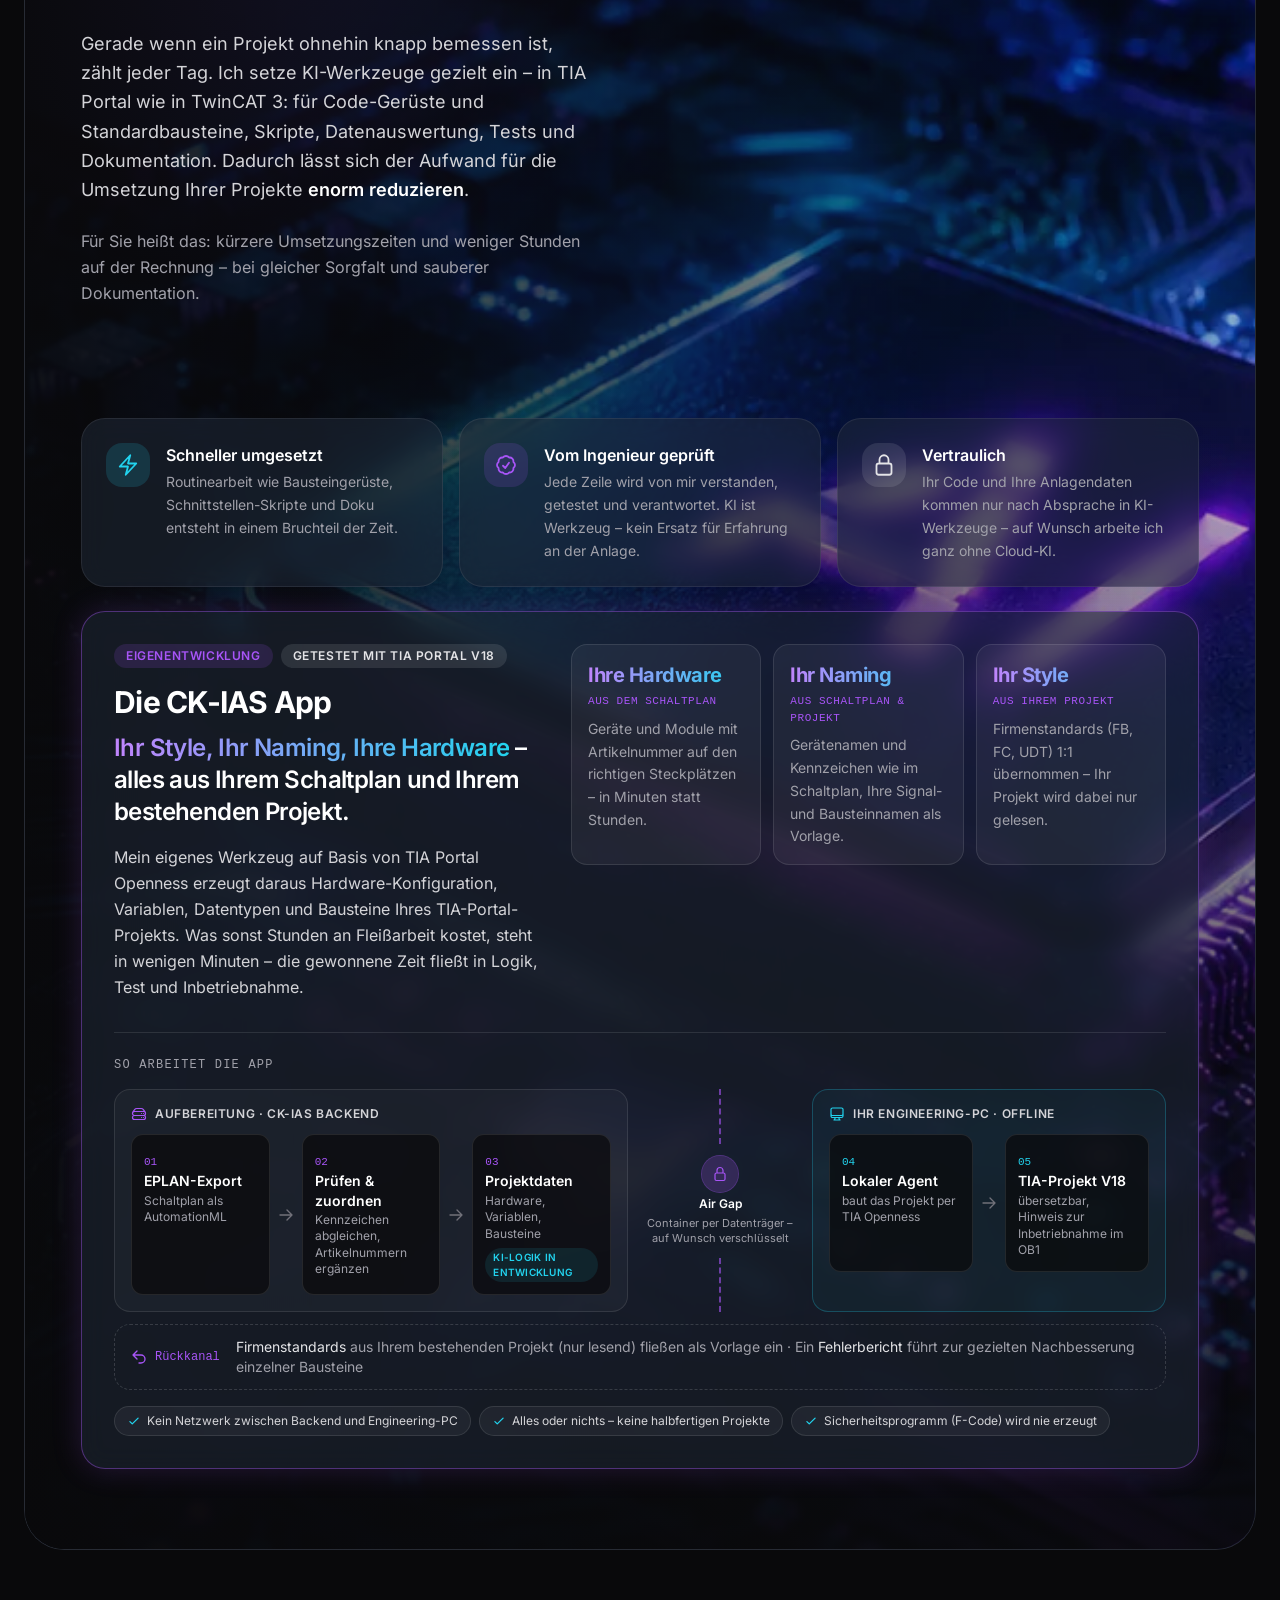
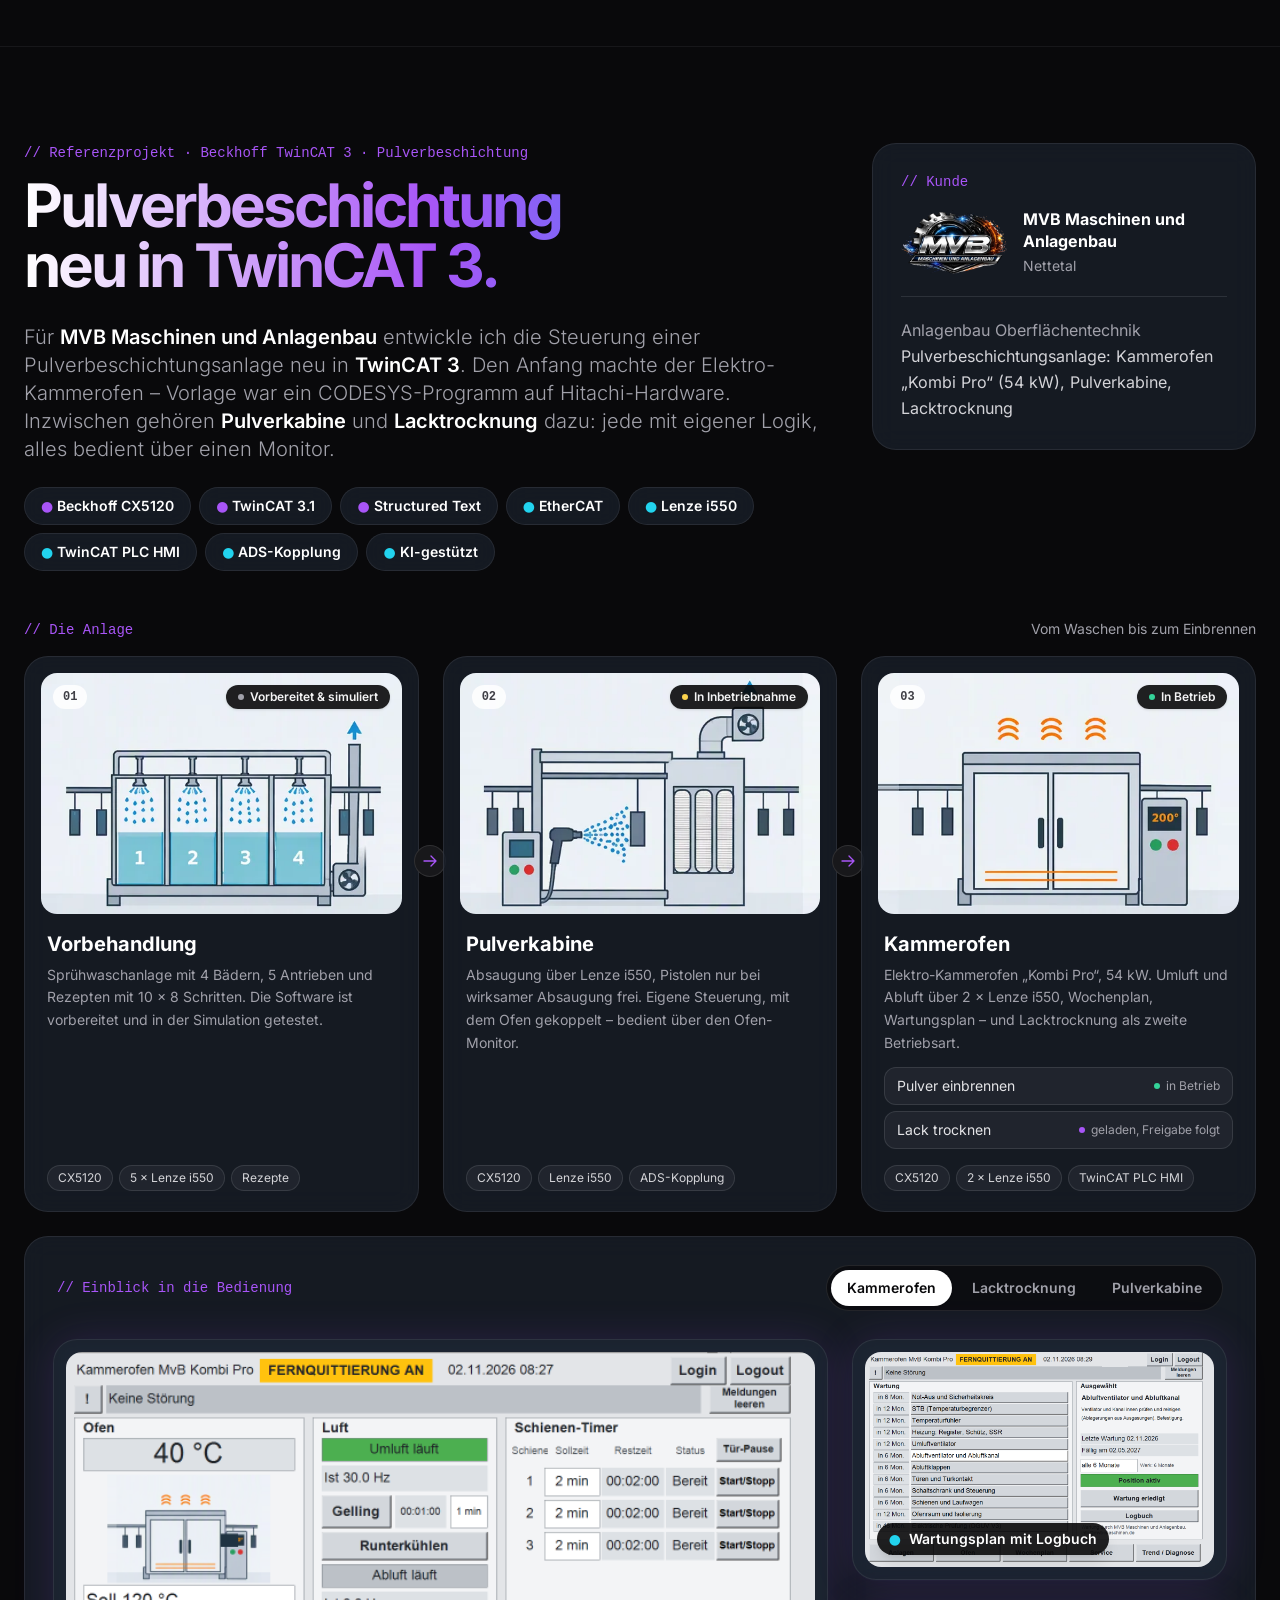
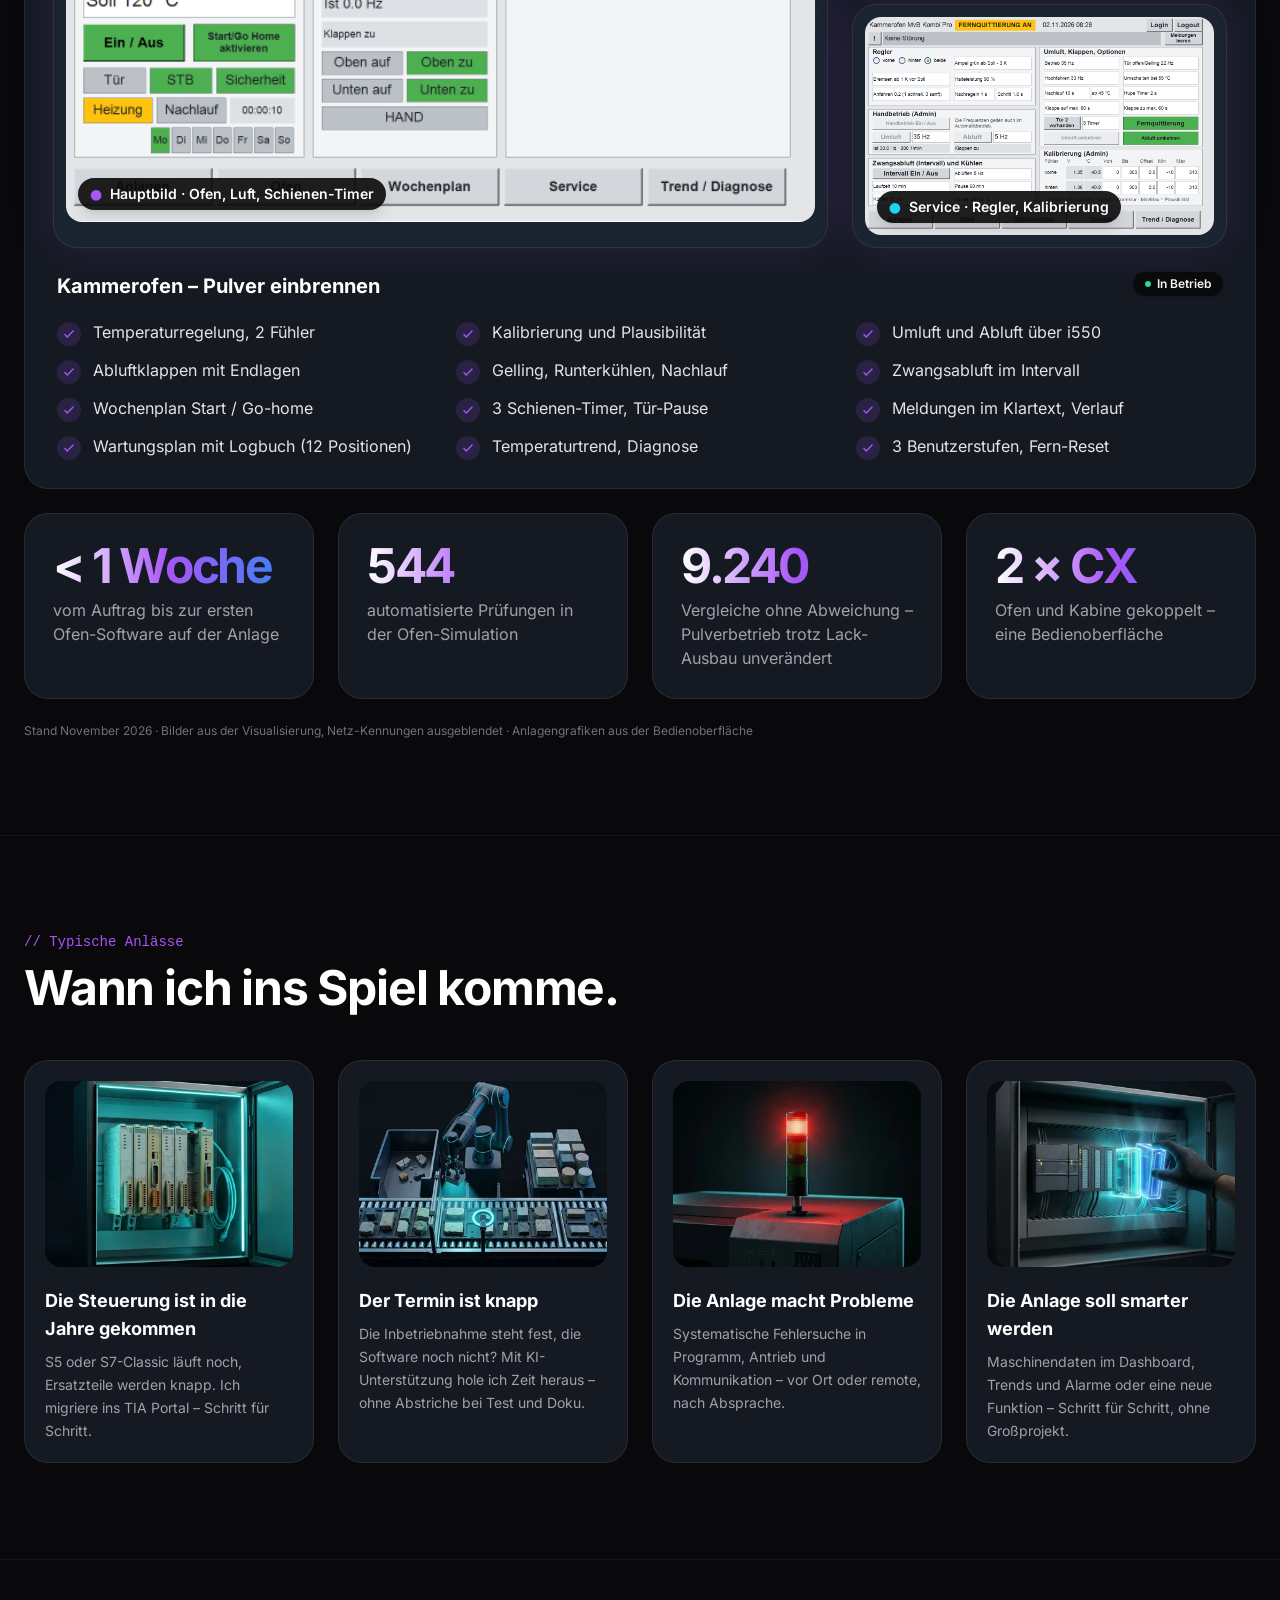
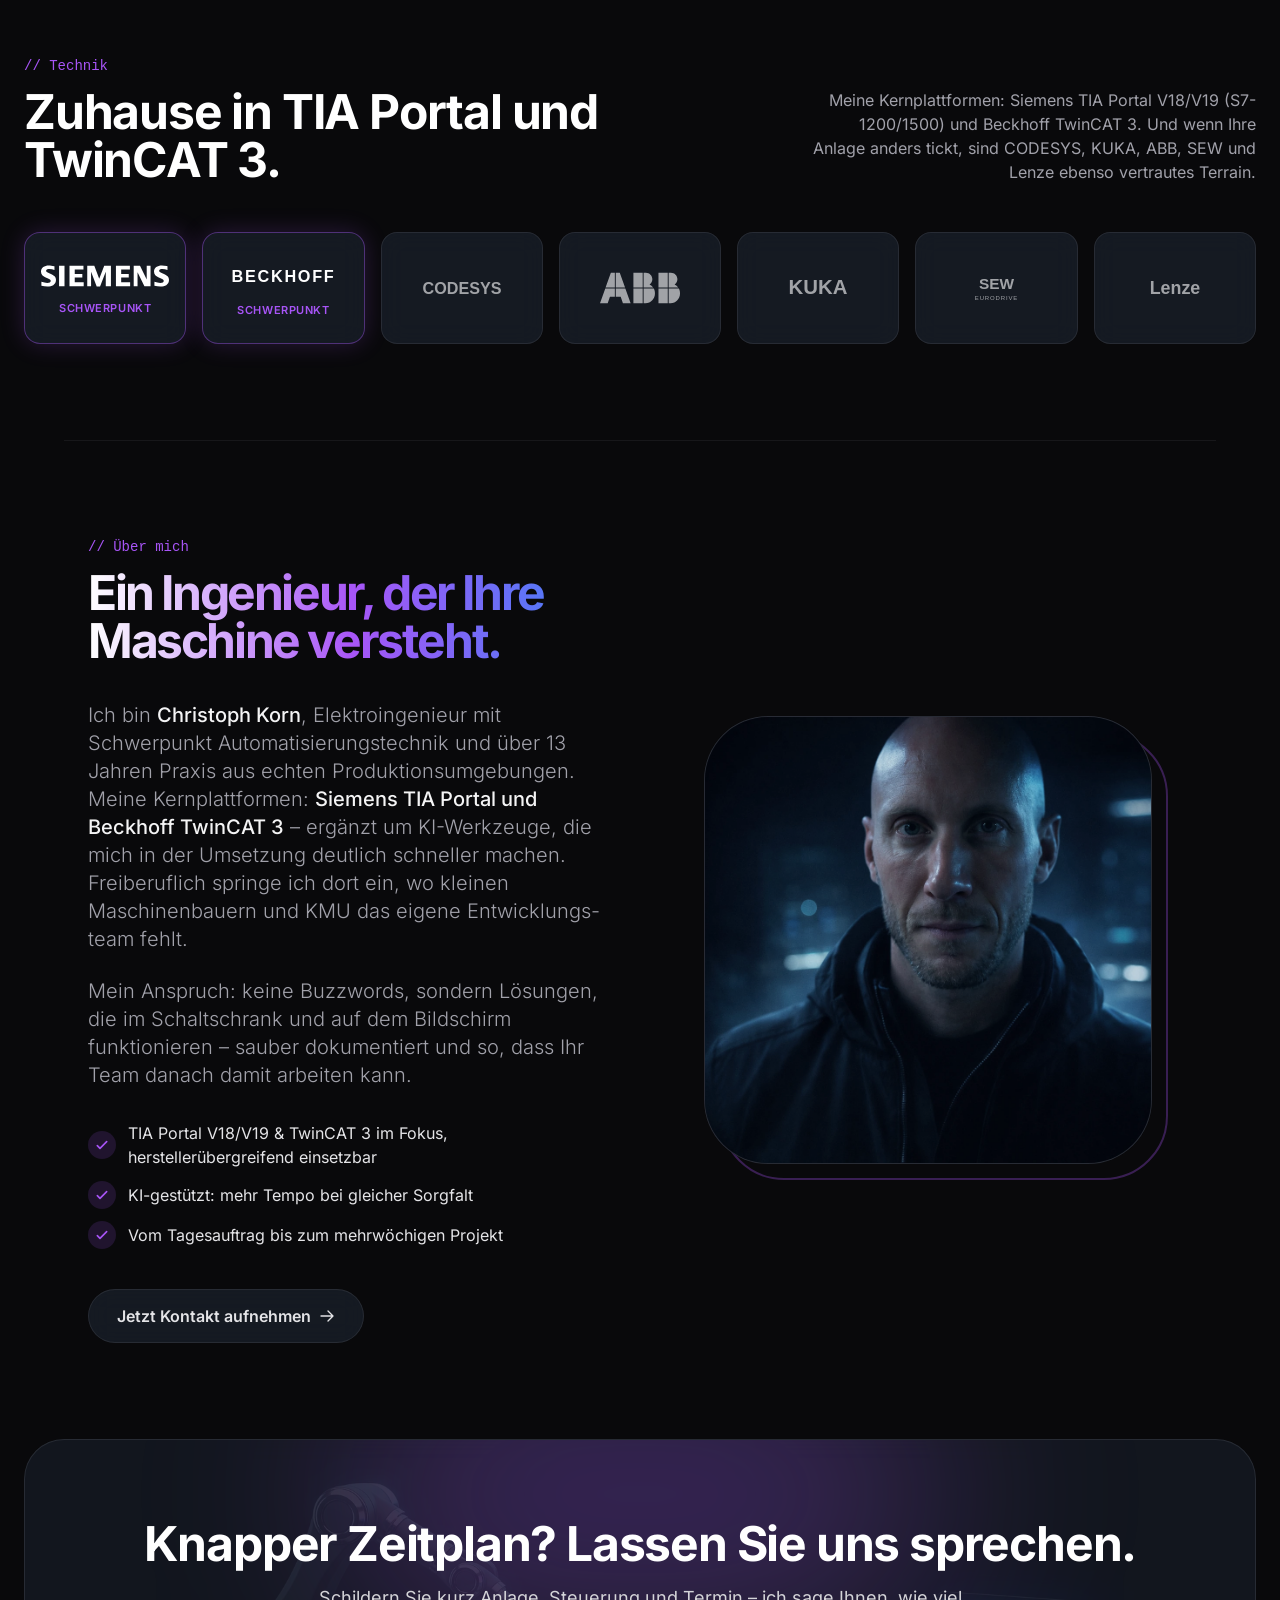
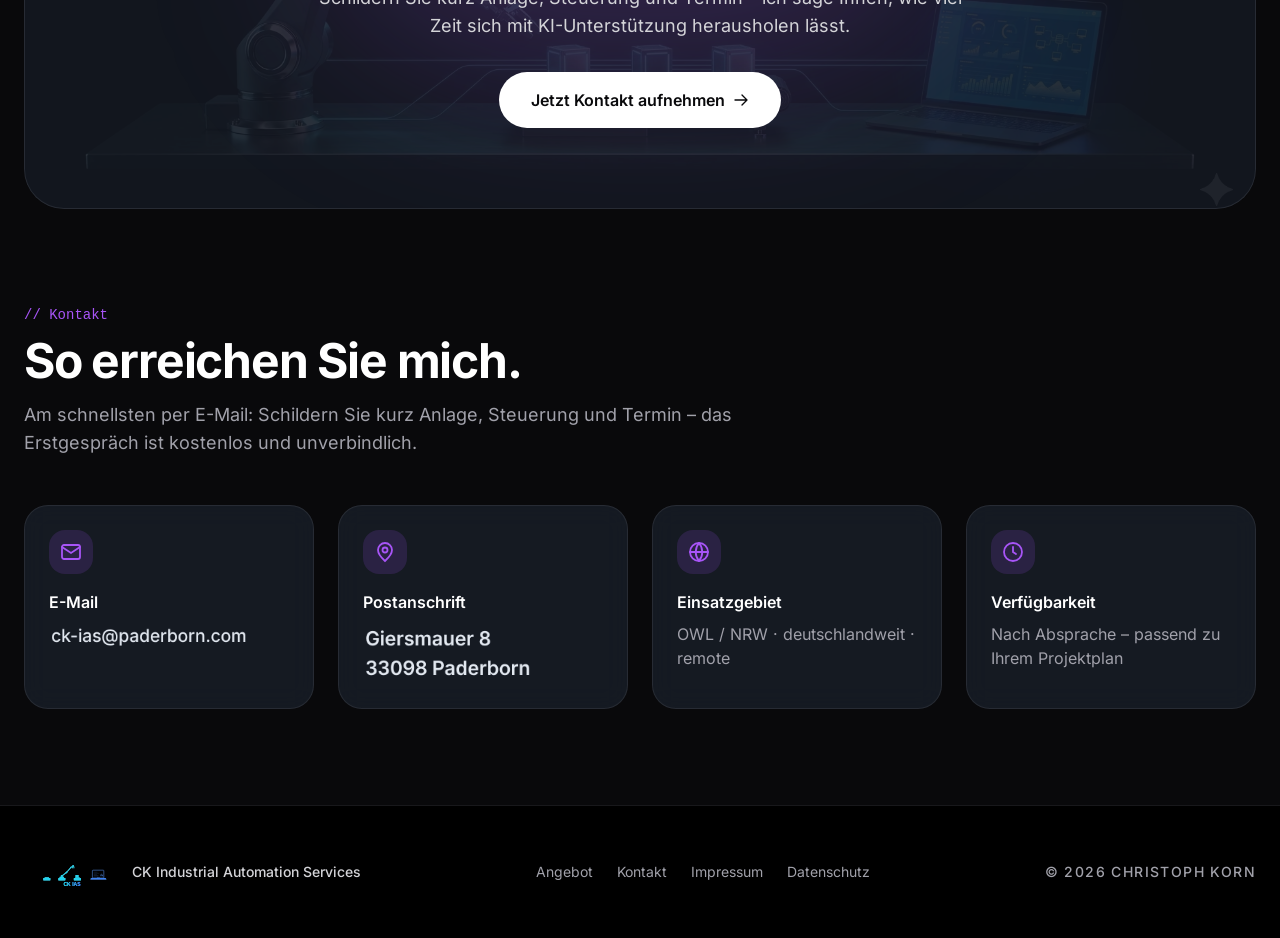
==== commit 9fc91d8c: "Deploy active website" ====
--- a/index.html
+++ b/index.html
@@ -1,7 +1,7 @@
 <!DOCTYPE html>
 <html lang="de">
 <head>
-  <!-- Stand: 31.10.2026 – Portfolio-Design (Dark/Glass) mit den Inhalten der bisherigen Website.
+  <!-- Stand: 12.11.2026 (Code Assist, Anlagen-Referenz MVB) · Erstfassung 31.10.2026 – Portfolio-Design (Dark/Glass) mit den Inhalten der bisherigen Website.
        CSS wird lokal gebaut (08_Marketing/Website_Build), keine externen Server beim Seitenaufruf. -->
   <meta charset="UTF-8">
   <meta name="viewport" content="width=device-width, initial-scale=1.0, viewport-fit=cover">
@@ -10,14 +10,14 @@
   <script>document.documentElement.classList.add('js');</script>
 
   <title>SPS-Entwicklung TIA Portal V18/V19 &amp; TwinCAT 3 mit KI-Unterstützung – CK Industrial Automation Services</title>
-  <meta name="description" content="Freiberufliche SPS-Entwicklung in Siemens TIA Portal V18/V19 und Beckhoff TwinCAT 3 – KI-gestützt für große Zeitersparnis in knapp geplanten Projekten. Dazu IIoT: Maschinendaten erfassen, Anlagen smart machen. Aus Paderborn, vor Ort &amp; remote.">
-  <meta name="keywords" content="SPS Entwicklung, SPS Programmierung, TIA Portal V18/V19, Siemens S7-1500, S7-1200, Beckhoff TwinCAT 3, EtherCAT, KI SPS Programmierung, KI-gestützte Entwicklung, IIoT, Maschinendaten, OPC UA, MQTT, Node-RED, Grafana, S5 Migration, SPS Programmierer Freelancer, Paderborn, OWL, NRW">
+  <meta name="description" content="Freiberufliche SPS-Entwicklung in Siemens TIA Portal V18/V19 und Beckhoff TwinCAT 3 – KI-gestützt für große Zeitersparnis in knapp geplanten Projekten. Code Assist für Ihr Team, dazu IIoT: Maschinendaten erfassen, Anlagen smart machen. Aus Paderborn, vor Ort &amp; remote.">
+  <meta name="keywords" content="SPS Entwicklung, SPS Programmierung, TIA Portal V18/V19, Siemens S7-1500, S7-1200, Beckhoff TwinCAT 3, EtherCAT, KI SPS Programmierung, KI-gestützte Entwicklung, Code Assist, Code Review SPS, IIoT, Maschinendaten, OPC UA, MQTT, Node-RED, Grafana, S5 Migration, SPS Programmierer Freelancer, Paderborn, OWL, NRW">
   <meta name="robots" content="index, follow">
   <link rel="canonical" href="https://ck-industrial-automation-services.github.io/site/">
 
   <!-- Open Graph -->
   <meta property="og:title" content="SPS-Entwicklung TIA Portal V18/V19 &amp; TwinCAT 3 mit KI-Unterstützung – CK Industrial Automation Services">
-  <meta property="og:description" content="SPS-Entwicklung in TIA Portal V18/V19 und TwinCAT 3 – KI-gestützt, für Projekte mit knappem Zeitplan. Dazu IIoT und smarte Anlagen. Freiberuflich aus Paderborn.">
+  <meta property="og:description" content="SPS-Entwicklung in TIA Portal V18/V19 und TwinCAT 3 – KI-gestützt, für Projekte mit knappem Zeitplan. Code Assist für Ihr Team, IIoT und smarte Anlagen. Freiberuflich aus Paderborn.">
   <meta property="og:type" content="website">
   <meta property="og:locale" content="de_DE">
   <meta property="og:url" content="https://ck-industrial-automation-services.github.io/site/">
@@ -28,7 +28,7 @@
   <!-- Twitter Card -->
   <meta name="twitter:card" content="summary_large_image">
   <meta name="twitter:title" content="CK Industrial Automation Services">
-  <meta name="twitter:description" content="SPS-Entwicklung TIA Portal V18/V19 &amp; TwinCAT 3 · KI-Support für große Zeitersparnis · IIoT &amp; smarte Anlagen – aus Paderborn.">
+  <meta name="twitter:description" content="SPS-Entwicklung TIA Portal V18/V19 &amp; TwinCAT 3 · KI-Support für große Zeitersparnis · Code Assist · IIoT &amp; smarte Anlagen – aus Paderborn.">
   <meta name="twitter:image" content="https://ck-industrial-automation-services.github.io/site/img/logo_photorealistic_long.webp">
 
   <!-- Icons -->
@@ -51,7 +51,7 @@
         "@type": "ProfessionalService",
         "@id": "https://ck-industrial-automation-services.github.io/site/#business",
         "name": "CK Industrial Automation Services",
-        "description": "Freiberuflicher Ingenieur für Automatisierungstechnik – SPS-Entwicklung in Siemens TIA Portal V18/V19 und Beckhoff TwinCAT 3, KI-gestützt für große Zeitersparnis, dazu IIoT-Anwendungen (Maschinendaten erfassen, smarte Anlagen) für Maschinenbauer und produzierende KMU.",
+        "description": "Freiberuflicher Ingenieur für Automatisierungstechnik – SPS-Entwicklung in Siemens TIA Portal V18/V19 und Beckhoff TwinCAT 3, KI-gestützt für große Zeitersparnis, Code Assist für bestehenden SPS-Code, dazu IIoT-Anwendungen (Maschinendaten erfassen, smarte Anlagen) für Maschinenbauer und produzierende KMU.",
         "url": "https://ck-industrial-automation-services.github.io/site/",
         "image": "https://ck-industrial-automation-services.github.io/site/img/logo_photorealistic_long.webp",
         "priceRange": "€€",
@@ -70,6 +70,7 @@
         "makesOffer": [
           { "@type": "Offer", "itemOffered": { "@type": "Service", "name": "SPS-Entwicklung – Siemens TIA Portal V18/V19 (S7-1200/1500) und Beckhoff TwinCAT 3" } },
           { "@type": "Offer", "itemOffered": { "@type": "Service", "name": "KI-gestützte SPS-Entwicklung für knappe Zeitpläne" } },
+          { "@type": "Offer", "itemOffered": { "@type": "Service", "name": "Code Assist: KI-gestützte Analyse, Review, Erweiterung und Fehlersuche in bestehendem SPS-Code" } },
           { "@type": "Offer", "itemOffered": { "@type": "Service", "name": "IIoT-Anwendungen: Maschinendaten erfassen, smarte Anlagen (OPC UA, MQTT, Dashboards)" } },
           { "@type": "Offer", "itemOffered": { "@type": "Service", "name": "Migration S5/S7-Classic, Inbetriebnahme-Unterstützung" } }
         ]
@@ -91,7 +92,7 @@
           "Migration S5/S7-Classic zu TIA Portal", "Strukturierter Text (SCL/ST)", "PROFINET",
           "CODESYS", "EtherCAT", "Inbetriebnahme", "Antriebstechnik",
           "Python", "Node-RED", "Web-Dashboards", "SQL",
-          "OPC UA", "MQTT", "AWS", "Azure", "Edge Computing", "IIoT", "KI-gestützte Softwareentwicklung"
+          "OPC UA", "MQTT", "AWS", "Azure", "Edge Computing", "IIoT", "KI-gestützte Softwareentwicklung", "Code Review SPS-Software"
         ]
       }
     ]
@@ -163,6 +164,7 @@
         <li class="glass-panel rounded-full px-4 py-2 text-sm font-semibold text-white"><span class="text-neonPurple">●</span> Siemens TIA Portal V18/V19</li>
         <li class="glass-panel rounded-full px-4 py-2 text-sm font-semibold text-white"><span class="text-neonPurple">●</span> Beckhoff TwinCAT 3</li>
         <li class="glass-panel rounded-full px-4 py-2 text-sm font-semibold text-white"><span class="text-neonCyan">●</span> KI-Support</li>
+        <li class="glass-panel rounded-full px-4 py-2 text-sm font-semibold text-white"><span class="text-neonCyan">●</span> Code Assist</li>
         <li class="glass-panel rounded-full px-4 py-2 text-sm font-semibold text-white"><span class="text-neonCyan">●</span> IIoT &amp; smarte Anlagen</li>
       </ul>
 
@@ -174,6 +176,7 @@
         Ich entwickle Ihre Steuerungssoftware in <strong class="font-medium text-zinc-200">TIA Portal V18/V19</strong> und
         <strong class="font-medium text-zinc-200">TwinCAT 3</strong> – mit KI-Unterstützung und eigenem Werkzeug.
         Das bringt eine große Zeitersparnis in Projekten, die ohnehin knapp bemessen sind.
+        Mit Code Assist unterstütze ich auch Ihr eigenes Team am bestehenden Code.
         Dazu IIoT: Maschinendaten erfassen und Anlagen smart machen.
       </p>
 
@@ -196,11 +199,11 @@
 
     <!-- Laufband: Technologien -->
     <div class="relative z-10 w-full mt-auto border-t border-b border-zinc-800 bg-black/50 backdrop-blur-sm py-4">
-      <p class="sr-only">Technologien: Siemens TIA Portal V18/V19, Beckhoff TwinCAT 3, KI-gestützte Entwicklung, SIMATIC S7-1500, S7-1200, EtherCAT, SCL/ST, IIoT, OPC UA, MQTT, Node-RED, Grafana, Python, PROFINET, CODESYS, S5/S7-Classic-Migration, TIA Openness.</p>
+      <p class="sr-only">Technologien: Siemens TIA Portal V18/V19, Beckhoff TwinCAT 3, KI-gestützte Entwicklung, Code Assist, SIMATIC S7-1500, S7-1200, EtherCAT, SCL/ST, IIoT, OPC UA, MQTT, Node-RED, Grafana, Python, PROFINET, CODESYS, S5/S7-Classic-Migration, TIA Openness.</p>
       <div class="marquee" aria-hidden="true">
         <div class="marquee-track text-lg md:text-2xl font-mono uppercase tracking-widest text-zinc-500">
-          <span class="px-4">TIA Portal V18/V19 &nbsp;•&nbsp; TwinCAT 3 &nbsp;•&nbsp; KI-gestützte Entwicklung &nbsp;•&nbsp; S7-1500 &nbsp;•&nbsp; S7-1200 &nbsp;•&nbsp; EtherCAT &nbsp;•&nbsp; SCL / ST &nbsp;•&nbsp; IIoT &nbsp;•&nbsp; OPC UA &nbsp;•&nbsp; MQTT &nbsp;•&nbsp; Node-RED &nbsp;•&nbsp; Grafana &nbsp;•&nbsp; Python &nbsp;•&nbsp; PROFINET &nbsp;•&nbsp; CODESYS &nbsp;•&nbsp; S5-Migration &nbsp;•&nbsp; TIA Openness &nbsp;•</span>
-          <span class="px-4">TIA Portal V18/V19 &nbsp;•&nbsp; TwinCAT 3 &nbsp;•&nbsp; KI-gestützte Entwicklung &nbsp;•&nbsp; S7-1500 &nbsp;•&nbsp; S7-1200 &nbsp;•&nbsp; EtherCAT &nbsp;•&nbsp; SCL / ST &nbsp;•&nbsp; IIoT &nbsp;•&nbsp; OPC UA &nbsp;•&nbsp; MQTT &nbsp;•&nbsp; Node-RED &nbsp;•&nbsp; Grafana &nbsp;•&nbsp; Python &nbsp;•&nbsp; PROFINET &nbsp;•&nbsp; CODESYS &nbsp;•&nbsp; S5-Migration &nbsp;•&nbsp; TIA Openness &nbsp;•</span>
+          <span class="px-4">TIA Portal V18/V19 &nbsp;•&nbsp; TwinCAT 3 &nbsp;•&nbsp; KI-gestützte Entwicklung &nbsp;•&nbsp; Code Assist &nbsp;•&nbsp; S7-1500 &nbsp;•&nbsp; S7-1200 &nbsp;•&nbsp; EtherCAT &nbsp;•&nbsp; SCL / ST &nbsp;•&nbsp; IIoT &nbsp;•&nbsp; OPC UA &nbsp;•&nbsp; MQTT &nbsp;•&nbsp; Node-RED &nbsp;•&nbsp; Grafana &nbsp;•&nbsp; Python &nbsp;•&nbsp; PROFINET &nbsp;•&nbsp; CODESYS &nbsp;•&nbsp; S5-Migration &nbsp;•&nbsp; TIA Openness &nbsp;•</span>
+          <span class="px-4">TIA Portal V18/V19 &nbsp;•&nbsp; TwinCAT 3 &nbsp;•&nbsp; KI-gestützte Entwicklung &nbsp;•&nbsp; Code Assist &nbsp;•&nbsp; S7-1500 &nbsp;•&nbsp; S7-1200 &nbsp;•&nbsp; EtherCAT &nbsp;•&nbsp; SCL / ST &nbsp;•&nbsp; IIoT &nbsp;•&nbsp; OPC UA &nbsp;•&nbsp; MQTT &nbsp;•&nbsp; Node-RED &nbsp;•&nbsp; Grafana &nbsp;•&nbsp; Python &nbsp;•&nbsp; PROFINET &nbsp;•&nbsp; CODESYS &nbsp;•&nbsp; S5-Migration &nbsp;•&nbsp; TIA Openness &nbsp;•</span>
         </div>
       </div>
     </div>
@@ -235,9 +238,9 @@
       <div class="flex flex-col md:flex-row md:justify-between md:items-end gap-4 mb-12" data-reveal>
         <div>
           <p class="font-mono text-sm text-neonPurple mb-3">// Was ich anbiete</p>
-          <h2 class="text-3xl md:text-5xl font-bold tracking-tight max-w-3xl">SPS-Entwicklung, KI-Support und IIoT – aus einer Hand.</h2>
-        </div>
-        <p class="text-zinc-400 max-w-sm md:text-right">Im Kern: Siemens TIA Portal V18/V19 und Beckhoff TwinCAT 3. KI macht die Umsetzung schneller, IIoT macht Ihre Anlage smarter.</p>
+          <h2 class="text-3xl md:text-5xl font-bold tracking-tight max-w-3xl">SPS-Entwicklung, KI-Support, Code Assist und IIoT – aus einer Hand.</h2>
+        </div>
+        <p class="text-zinc-400 max-w-sm md:text-right">Im Kern: Siemens TIA Portal V18/V19 und Beckhoff TwinCAT 3. KI macht die Umsetzung schneller, Code Assist stärkt Ihr Team, IIoT macht Ihre Anlage smarter.</p>
       </div>
 
       <div class="grid grid-cols-1 md:grid-cols-3 gap-6 auto-rows-[minmax(190px,auto)]">
@@ -288,13 +291,48 @@
           </div>
         </article>
 
+        <!-- 03 · Code Assist (Schwerpunkt, Stand 12.11.2026) -->
+        <article id="code-assist" class="md:col-span-1 md:row-span-2 glass-panel rounded-3xl p-8 glow-hover group relative overflow-hidden border-neonCyan/30" data-reveal>
+          <div class="absolute -top-24 -right-24 w-72 h-72 bg-neonCyan/15 rounded-full blur-[80px]" aria-hidden="true"></div>
+          <div class="relative z-10 h-full flex flex-col justify-between gap-8">
+            <div class="flex items-center justify-between">
+              <span class="px-3 py-1 rounded-full bg-white/10 text-xs font-semibold uppercase tracking-wider text-neonCyan backdrop-blur-md">Für Ihr Team</span>
+              <span class="font-mono text-sm text-zinc-400">03</span>
+            </div>
+            <!-- Code-Fenster (Beispiel, Structured Text) -->
+            <div class="rounded-2xl border border-white/10 bg-zinc-950/80 shadow-[0_0_30px_rgba(34,211,238,0.12)] overflow-hidden" aria-hidden="true">
+              <div class="flex items-center gap-1.5 px-3 py-2 border-b border-white/10">
+                <span class="h-2 w-2 rounded-full bg-zinc-600"></span><span class="h-2 w-2 rounded-full bg-zinc-600"></span><span class="h-2 w-2 rounded-full bg-zinc-600"></span>
+                <span class="ml-2 font-mono text-[10px] uppercase tracking-wider text-zinc-500">FB_Tuer.TcPOU</span>
+              </div>
+              <pre class="px-3 py-3 font-mono text-[11px] leading-relaxed text-zinc-300 whitespace-pre overflow-hidden"><span class="text-neonPurple">IF</span> bTuerOffen <span class="text-neonPurple">AND NOT</span> bPause <span class="text-neonPurple">THEN</span>
+  eZustand := E_Zustand.Pause;
+<span class="text-neonPurple">END_IF</span></pre>
+              <div class="mx-3 mb-3 rounded-xl border border-neonCyan/30 bg-neonCyan/[0.07] px-3 py-2 text-[11px] leading-snug text-zinc-300">
+                <span class="font-semibold text-neonCyan">Code Assist:</span> Tür-Pause greift auch im Hand&shy;betrieb – so gewollt? Vorschlag und Test liegen bei.
+              </div>
+            </div>
+            <div>
+              <h3 class="text-2xl font-bold mb-3 group-hover:translate-x-2 transition-transform duration-300">Code Assist</h3>
+              <p class="text-zinc-300 leading-relaxed mb-5">KI-gestützte Hilfe an Ihrem bestehenden SPS-Code – in TIA Portal und TwinCAT&nbsp;3.</p>
+              <ul class="grid gap-2 text-zinc-300 text-sm">
+                <li class="flex gap-2.5"><svg xmlns="http://www.w3.org/2000/svg" fill="none" viewBox="0 0 24 24" stroke-width="2.2" stroke="currentColor" class="mt-0.5 h-4 w-4 flex-none text-neonCyan" aria-hidden="true"><path stroke-linecap="round" stroke-linejoin="round" d="m5 13 4 4L19 7"/></svg>Bestehenden Code verstehen und dokumentieren</li>
+                <li class="flex gap-2.5"><svg xmlns="http://www.w3.org/2000/svg" fill="none" viewBox="0 0 24 24" stroke-width="2.2" stroke="currentColor" class="mt-0.5 h-4 w-4 flex-none text-neonCyan" aria-hidden="true"><path stroke-linecap="round" stroke-linejoin="round" d="m5 13 4 4L19 7"/></svg>Review: Fehler, Risiken, Verbesserungen – begründet</li>
+                <li class="flex gap-2.5"><svg xmlns="http://www.w3.org/2000/svg" fill="none" viewBox="0 0 24 24" stroke-width="2.2" stroke="currentColor" class="mt-0.5 h-4 w-4 flex-none text-neonCyan" aria-hidden="true"><path stroke-linecap="round" stroke-linejoin="round" d="m5 13 4 4L19 7"/></svg>Erweitern und aufräumen – in Ihrem Style</li>
+                <li class="flex gap-2.5"><svg xmlns="http://www.w3.org/2000/svg" fill="none" viewBox="0 0 24 24" stroke-width="2.2" stroke="currentColor" class="mt-0.5 h-4 w-4 flex-none text-neonCyan" aria-hidden="true"><path stroke-linecap="round" stroke-linejoin="round" d="m5 13 4 4L19 7"/></svg>Fehlersuche gemeinsam mit Ihrem Team, auch remote</li>
+                <li class="flex gap-2.5"><svg xmlns="http://www.w3.org/2000/svg" fill="none" viewBox="0 0 24 24" stroke-width="2.2" stroke="currentColor" class="mt-0.5 h-4 w-4 flex-none text-neonCyan" aria-hidden="true"><path stroke-linecap="round" stroke-linejoin="round" d="m5 13 4 4L19 7"/></svg>KI-Assistenz sicher im eigenen Team einführen</li>
+              </ul>
+            </div>
+          </div>
+        </article>
+
         <article class="md:col-span-1 md:row-span-2 glass-panel rounded-3xl p-8 glow-hover group relative overflow-hidden" data-reveal>
           <img src="img/service_iiot.webp" alt="" loading="lazy" decoding="async" class="absolute inset-0 w-full h-full object-cover opacity-40 group-hover:scale-105 transition-transform duration-700">
           <div class="absolute inset-0 bg-gradient-to-b from-zinc-950/10 via-zinc-950/70 to-zinc-950/95" aria-hidden="true"></div>
           <div class="relative z-10 h-full flex flex-col justify-between gap-16">
             <div class="flex items-center justify-between">
               <span class="px-3 py-1 rounded-full bg-white/10 text-xs font-semibold uppercase tracking-wider text-neonCyan backdrop-blur-md">Smarte Anlagen</span>
-              <span class="font-mono text-sm text-zinc-400">03</span>
+              <span class="font-mono text-sm text-zinc-400">04</span>
             </div>
             <div>
               <h3 class="text-2xl font-bold mb-3 group-hover:translate-x-2 transition-transform duration-300">IIoT &amp; Maschinendaten</h3>
@@ -343,12 +381,16 @@
           <svg xmlns="http://www.w3.org/2000/svg" fill="none" viewBox="0 0 24 24" stroke-width="1.5" stroke="currentColor" class="w-8 h-8 flex-none text-zinc-500 group-hover:text-white group-hover:translate-x-1 transition-all duration-200" aria-hidden="true"><path stroke-linecap="round" stroke-linejoin="round" d="M13.5 4.5 21 12m0 0-7.5 7.5M21 12H3"/></svg>
         </a>
 
-      </div>
-
-      <p class="mt-10 text-center text-zinc-400" data-reveal>
-        Nicht sicher, was Sie brauchen?
-        <a href="#kontakt" class="font-medium text-white underline decoration-neonPurple/60 underline-offset-4 hover:decoration-neonPurple transition-colors duration-200">Schreiben Sie mir – wir klären es in einem kostenlosen Erstgespräch&nbsp;→</a>
-      </p>
+        <a href="#kontakt" class="glass-panel rounded-3xl p-8 flex items-center justify-between gap-4 glow-hover group border-neonPurple/40 bg-neonPurple/[0.06]" data-reveal>
+          <div>
+            <h3 class="text-xl font-bold mb-1">Nicht sicher, was Sie brauchen?</h3>
+            <p class="text-zinc-400 text-sm">Kostenloses Erstgespräch – wir klären es gemeinsam</p>
+          </div>
+          <svg xmlns="http://www.w3.org/2000/svg" fill="none" viewBox="0 0 24 24" stroke-width="1.5" stroke="currentColor" class="w-8 h-8 flex-none text-neonPurple group-hover:text-white group-hover:translate-x-1 transition-all duration-200" aria-hidden="true"><path stroke-linecap="round" stroke-linejoin="round" d="M13.5 4.5 21 12m0 0-7.5 7.5M21 12H3"/></svg>
+        </a>
+
+      </div>
+
     </section>
 
     <!-- ===================== KI-GESTÜTZTE UMSETZUNG ===================== -->
@@ -533,17 +575,22 @@
       </div>
     </section>
 
-    <!-- ===================== REFERENZ: KAMMEROFEN (MVB) ===================== -->
-    <!-- Stand 02.11.2026 – Quelle: Referenzkarte „Kammerofen TwinCAT 3“ (Christoph Korn). Veröffentlichung nur mit schriftlicher Freigabe des Kunden. -->
+    <!-- ===================== REFERENZ: PULVERBESCHICHTUNGSANLAGE (MVB) ===================== -->
+    <!-- Stand 12.11.2026 – Quellen: Referenzkarte „Kammerofen TwinCAT 3“ (02.11.), Projektunterlagen K-001
+         (KONTEXT Kammerofen 10.11., KONTEXT Lacktrocknung 06.11., LIESMICH Pulverkabine v0.2, LIESMICH Vorbehandlung v0.2).
+         Status je Anlagenteil nur wie belegt angeben. Keine Dritten (Schaltanlagenbau, Endkunden), keine IP-Adressen oder Netz-IDs.
+         Veröffentlichung nur mit schriftlicher Freigabe des Kunden – Umfang: alle hier gezeigten Anlagenteile. -->
     <section id="referenz" class="py-24 px-6 max-w-7xl mx-auto border-t border-zinc-800/50" aria-labelledby="referenz-title">
-      <div class="grid grid-cols-1 lg:grid-cols-12 gap-8 lg:gap-10 items-start mb-10">
+      <div class="grid grid-cols-1 lg:grid-cols-12 gap-8 lg:gap-10 items-start mb-12">
         <div class="lg:col-span-8" data-reveal>
           <p class="font-mono text-sm text-neonPurple mb-3">// Referenzprojekt · Beckhoff TwinCAT 3 · Pulverbeschichtung</p>
-          <h2 id="referenz-title" class="text-4xl sm:text-5xl md:text-6xl font-bold tracking-tighter text-gradient leading-[1.02] pb-1 mb-6">Einbrennofen-Steuerung<br>neu in TwinCAT&nbsp;3.</h2>
+          <h2 id="referenz-title" class="text-4xl sm:text-5xl md:text-6xl font-bold tracking-tighter text-gradient leading-[1.02] pb-1 mb-6">Pulverbeschichtung<br>neu in TwinCAT&nbsp;3.</h2>
           <p class="text-lg md:text-xl text-zinc-400 leading-relaxed font-light mb-6">
-            Für <strong class="font-semibold text-white">MVB Maschinen und Anlagenbau</strong> habe ich Steuerung und Bedienung eines
-            Elektro-Kammerofens neu in <strong class="font-semibold text-white">TwinCAT&nbsp;3</strong> entwickelt. Vorlage war ein
-            CODESYS-Programm auf Hitachi-Hardware: bewährte Abläufe übernommen, Diagnose und Wartung neu gedacht.
+            Für <strong class="font-semibold text-white">MVB Maschinen und Anlagenbau</strong> entwickle ich die Steuerung einer
+            Pulverbeschichtungsanlage neu in <strong class="font-semibold text-white">TwinCAT&nbsp;3</strong>. Den Anfang machte der
+            Elektro-Kammerofen – Vorlage war ein CODESYS-Programm auf Hitachi-Hardware. Inzwischen gehören
+            <strong class="font-semibold text-white">Pulverkabine</strong> und <strong class="font-semibold text-white">Lacktrocknung</strong> dazu:
+            jede mit eigener Logik, alles bedient über einen Monitor.
           </p>
           <ul class="flex flex-wrap gap-2" aria-label="Eingesetzte Technik">
           <li class="glass-panel rounded-full px-4 py-2 text-sm font-semibold text-white"><span class="text-neonPurple">●</span> Beckhoff CX5120</li>
@@ -552,6 +599,7 @@
           <li class="glass-panel rounded-full px-4 py-2 text-sm font-semibold text-white"><span class="text-neonCyan">●</span> EtherCAT</li>
           <li class="glass-panel rounded-full px-4 py-2 text-sm font-semibold text-white"><span class="text-neonCyan">●</span> Lenze i550</li>
           <li class="glass-panel rounded-full px-4 py-2 text-sm font-semibold text-white"><span class="text-neonCyan">●</span> TwinCAT PLC HMI</li>
+          <li class="glass-panel rounded-full px-4 py-2 text-sm font-semibold text-white"><span class="text-neonCyan">●</span> ADS-Kopplung</li>
           <li class="glass-panel rounded-full px-4 py-2 text-sm font-semibold text-white"><span class="text-neonCyan">●</span> KI-gestützt</li>
           </ul>
         </div>
@@ -567,20 +615,84 @@
           </div>
           <div class="mt-5 pt-5 border-t border-white/10 text-zinc-300 leading-relaxed">
             <p class="text-zinc-400">Anlagenbau Oberflächentechnik</p>
-            <p>Elektro-Kammerofen „Kombi Pro“, 54&nbsp;kW</p>
+            <p>Pulverbeschichtungsanlage: Kammerofen „Kombi Pro“ (54&nbsp;kW), Pulverkabine, Lacktrocknung</p>
           </div>
         </aside>
       </div>
 
-      <!-- Visualisierung (Screenshots TwinCAT PLC HMI) -->
-      <div class="grid grid-cols-1 lg:grid-cols-12 gap-4 md:gap-6 mb-6" data-reveal>
+      <!-- Anlagenstrecke: vom Waschen bis zum Einbrennen -->
+      <div class="mb-6" data-reveal>
+        <div class="flex flex-col sm:flex-row sm:items-baseline sm:justify-between gap-1 sm:gap-4 mb-4">
+          <p class="font-mono text-sm text-neonPurple">// Die Anlage</p>
+          <p class="text-sm text-zinc-400">Vom Waschen bis zum Einbrennen</p>
+        </div>
+        <ol class="grid gap-4 md:gap-6 lg:grid-cols-3">
+          <li class="relative glass-panel rounded-3xl p-3 md:p-4 flex flex-col glow-hover">
+            <span class="hidden lg:flex absolute -right-7 top-[34%] z-20 h-8 w-8 items-center justify-center rounded-full bg-zinc-900 border border-white/10 text-neonPurple" aria-hidden="true"><svg xmlns="http://www.w3.org/2000/svg" fill="none" viewBox="0 0 24 24" stroke-width="2" stroke="currentColor" class="h-4 w-4"><path stroke-linecap="round" stroke-linejoin="round" d="M13.5 4.5 21 12m0 0-7.5 7.5M21 12H3"/></svg></span>
+            <div class="relative overflow-hidden rounded-2xl bg-[#eef1f5]">
+              <img src="img/referenz/anlage_waschanlage.webp" alt="Illustration der Waschanlage mit vier Bädern" width="540" height="360" loading="lazy" decoding="async" class="block w-full h-auto">
+              <span class="absolute left-3 top-3 rounded-full bg-white/85 px-2.5 py-1 font-mono text-xs font-semibold text-zinc-700">01</span>
+              <span class="absolute right-3 top-3 inline-flex items-center gap-1.5 rounded-full bg-zinc-950/90 px-3 py-1 text-xs font-semibold text-zinc-100 shadow"><span class="h-1.5 w-1.5 rounded-full bg-zinc-400" aria-hidden="true"></span>Vorbereitet &amp; simuliert</span>
+            </div>
+            <div class="px-1.5 pt-4 pb-1 flex-1 flex flex-col">
+              <h3 class="text-xl font-bold text-white">Vorbehandlung</h3>
+              <p class="mt-1.5 text-sm text-zinc-400 leading-relaxed">Sprühwaschanlage mit 4 Bädern, 5 Antrieben und Rezepten mit 10&nbsp;×&nbsp;8 Schritten. Die Software ist vorbereitet und in der Simulation getestet.</p>
+              <ul class="mt-auto pt-4 flex flex-wrap gap-1.5 text-xs text-zinc-300" aria-label="Technik Vorbehandlung"><li class="rounded-full bg-white/5 border border-white/10 px-2.5 py-1">CX5120</li><li class="rounded-full bg-white/5 border border-white/10 px-2.5 py-1">5 × Lenze i550</li><li class="rounded-full bg-white/5 border border-white/10 px-2.5 py-1">Rezepte</li></ul>
+            </div>
+          </li>
+          <li class="relative glass-panel rounded-3xl p-3 md:p-4 flex flex-col glow-hover">
+            <span class="hidden lg:flex absolute -right-7 top-[34%] z-20 h-8 w-8 items-center justify-center rounded-full bg-zinc-900 border border-white/10 text-neonPurple" aria-hidden="true"><svg xmlns="http://www.w3.org/2000/svg" fill="none" viewBox="0 0 24 24" stroke-width="2" stroke="currentColor" class="h-4 w-4"><path stroke-linecap="round" stroke-linejoin="round" d="M13.5 4.5 21 12m0 0-7.5 7.5M21 12H3"/></svg></span>
+            <div class="relative overflow-hidden rounded-2xl bg-[#eef1f5]">
+              <img src="img/referenz/anlage_pulverkabine.webp" alt="Illustration der Pulverkabine mit Absaugung und Pulverpistole" width="540" height="360" loading="lazy" decoding="async" class="block w-full h-auto">
+              <span class="absolute left-3 top-3 rounded-full bg-white/85 px-2.5 py-1 font-mono text-xs font-semibold text-zinc-700">02</span>
+              <span class="absolute right-3 top-3 inline-flex items-center gap-1.5 rounded-full bg-zinc-950/90 px-3 py-1 text-xs font-semibold text-zinc-100 shadow"><span class="h-1.5 w-1.5 rounded-full bg-amber-300" aria-hidden="true"></span>In Inbetriebnahme</span>
+            </div>
+            <div class="px-1.5 pt-4 pb-1 flex-1 flex flex-col">
+              <h3 class="text-xl font-bold text-white">Pulverkabine</h3>
+              <p class="mt-1.5 text-sm text-zinc-400 leading-relaxed">Absaugung über Lenze i550, Pistolen nur bei wirksamer Absaugung frei. Eigene Steuerung, mit dem Ofen gekoppelt – bedient über den Ofen-Monitor.</p>
+              <ul class="mt-auto pt-4 flex flex-wrap gap-1.5 text-xs text-zinc-300" aria-label="Technik Pulverkabine"><li class="rounded-full bg-white/5 border border-white/10 px-2.5 py-1">CX5120</li><li class="rounded-full bg-white/5 border border-white/10 px-2.5 py-1">Lenze i550</li><li class="rounded-full bg-white/5 border border-white/10 px-2.5 py-1">ADS-Kopplung</li></ul>
+            </div>
+          </li>
+          <li class="relative glass-panel rounded-3xl p-3 md:p-4 flex flex-col glow-hover">
+            
+            <div class="relative overflow-hidden rounded-2xl bg-[#eef1f5]">
+              <img src="img/referenz/anlage_ofen.webp" alt="Illustration des Elektro-Kammerofens" width="540" height="360" loading="lazy" decoding="async" class="block w-full h-auto">
+              <span class="absolute left-3 top-3 rounded-full bg-white/85 px-2.5 py-1 font-mono text-xs font-semibold text-zinc-700">03</span>
+              <span class="absolute right-3 top-3 inline-flex items-center gap-1.5 rounded-full bg-zinc-950/90 px-3 py-1 text-xs font-semibold text-zinc-100 shadow"><span class="h-1.5 w-1.5 rounded-full bg-emerald-400" aria-hidden="true"></span>In Betrieb</span>
+            </div>
+            <div class="px-1.5 pt-4 pb-1 flex-1 flex flex-col">
+              <h3 class="text-xl font-bold text-white">Kammerofen</h3>
+              <p class="mt-1.5 text-sm text-zinc-400 leading-relaxed">Elektro-Kammerofen „Kombi Pro“, 54&nbsp;kW. Umluft und Abluft über 2&nbsp;×&nbsp;Lenze i550, Wochenplan, Wartungsplan – und Lacktrocknung als zweite Betriebsart.</p>
+              <ul class="mt-3 grid gap-1.5 text-sm" aria-label="Betriebsarten">
+                <li class="flex items-center justify-between gap-3 rounded-xl bg-white/5 border border-white/10 px-3 py-2"><span class="text-zinc-200">Pulver einbrennen</span><span class="inline-flex items-center gap-1.5 text-xs text-zinc-400"><span class="h-1.5 w-1.5 rounded-full bg-emerald-400" aria-hidden="true"></span>in Betrieb</span></li>
+                <li class="flex items-center justify-between gap-3 rounded-xl bg-white/5 border border-white/10 px-3 py-2"><span class="text-zinc-200">Lack trocknen</span><span class="inline-flex items-center gap-1.5 text-xs text-zinc-400"><span class="h-1.5 w-1.5 rounded-full bg-neonPurple" aria-hidden="true"></span>geladen, Freigabe folgt</span></li>
+              </ul>
+              <ul class="mt-auto pt-4 flex flex-wrap gap-1.5 text-xs text-zinc-300" aria-label="Technik Kammerofen"><li class="rounded-full bg-white/5 border border-white/10 px-2.5 py-1">CX5120</li><li class="rounded-full bg-white/5 border border-white/10 px-2.5 py-1">2 × Lenze i550</li><li class="rounded-full bg-white/5 border border-white/10 px-2.5 py-1">TwinCAT PLC HMI</li></ul>
+            </div>
+          </li>
+        </ol>
+      </div>
+
+      <!-- Einblick in die Bedienung (Reiter; ohne JS alle Bereiche untereinander) -->
+      <div class="glass-panel rounded-3xl p-3 sm:p-5 md:p-7 mb-6" data-tabs data-reveal>
+        <div class="flex flex-col md:flex-row md:items-center md:justify-between gap-4 mb-5 md:mb-7 px-1">
+          <p class="font-mono text-sm text-neonPurple">// Einblick in die Bedienung</p>
+          <div role="tablist" aria-label="Anlagenteil wählen" class="grid grid-cols-3 w-full md:w-auto md:inline-flex gap-1 rounded-full bg-zinc-950/70 border border-white/10 p-1">
+            <a role="tab" id="tab-ofen" href="#ref-ofen" aria-controls="ref-ofen" aria-selected="true" class="rounded-full px-2 sm:px-4 py-2 text-center text-xs sm:text-sm font-semibold text-zinc-400 hover:text-white transition-colors duration-200 aria-selected:bg-white aria-selected:text-zinc-950 aria-selected:shadow">Kammerofen</a>
+            <a role="tab" id="tab-lack" href="#ref-lack" aria-controls="ref-lack" aria-selected="false" class="rounded-full px-2 sm:px-4 py-2 text-center text-xs sm:text-sm font-semibold text-zinc-400 hover:text-white transition-colors duration-200 aria-selected:bg-white aria-selected:text-zinc-950 aria-selected:shadow">Lacktrocknung</a>
+            <a role="tab" id="tab-kabine" href="#ref-kabine" aria-controls="ref-kabine" aria-selected="false" class="rounded-full px-2 sm:px-4 py-2 text-center text-xs sm:text-sm font-semibold text-zinc-400 hover:text-white transition-colors duration-200 aria-selected:bg-white aria-selected:text-zinc-950 aria-selected:shadow">Pulverkabine</a>
+          </div>
+        </div>
+
+        <div id="ref-ofen" role="tabpanel" aria-labelledby="tab-ofen" tabindex="0" class="focus-visible:outline-offset-8">
+          <div class="grid grid-cols-1 lg:grid-cols-12 gap-4 md:gap-6 mb-6">
           <figure class="glass-panel rounded-3xl p-2.5 md:p-3 shadow-[0_0_40px_rgba(168,85,247,0.15)] lg:col-span-8">
             <div class="relative overflow-hidden rounded-2xl bg-white">
               <img src="img/referenz/visu_hauptbild.webp" alt="Visualisierung Hauptbild: Ofen, Luft und Schienen-Timer" width="653" height="410" loading="lazy" decoding="async" class="block w-full h-auto">
               <figcaption class="absolute left-3 bottom-3 inline-flex items-center gap-2 rounded-full bg-zinc-950/90 px-3 py-1.5 text-xs md:text-sm font-semibold text-white shadow-lg"><span class="text-neonPurple">●</span> Hauptbild · Ofen, Luft, Schienen-Timer</figcaption>
             </div>
           </figure>
-        <div class="lg:col-span-4 grid grid-cols-1 sm:grid-cols-2 lg:grid-cols-1 gap-4 md:gap-6">
+            <div class="lg:col-span-4 grid grid-cols-1 sm:grid-cols-2 lg:grid-cols-1 gap-4 md:gap-6">
           <figure class="glass-panel rounded-3xl p-2.5 md:p-3 shadow-[0_0_40px_rgba(168,85,247,0.15)] ">
             <div class="relative overflow-hidden rounded-2xl bg-white">
               <img src="img/referenz/visu_wartungsplan.webp" alt="Visualisierung Wartungsplan mit Logbuch" width="654" height="404" loading="lazy" decoding="async" class="block w-full h-auto">
@@ -593,50 +705,80 @@
               <figcaption class="absolute left-3 bottom-3 inline-flex items-center gap-2 rounded-full bg-zinc-950/90 px-3 py-1.5 text-xs md:text-sm font-semibold text-white shadow-lg"><span class="text-neonCyan">●</span> Service · Regler, Kalibrierung</figcaption>
             </div>
           </figure>
+            </div>
+          </div>
+          <div class="flex flex-col md:flex-row md:items-baseline md:justify-between gap-2 mb-5 px-1">
+            <h3 class="text-xl font-bold text-white">Kammerofen – Pulver einbrennen</h3>
+            <span class="relative self-start inline-flex items-center gap-1.5 rounded-full bg-zinc-950/90 px-3 py-1 text-xs font-semibold text-zinc-100 shadow"><span class="h-1.5 w-1.5 rounded-full bg-emerald-400" aria-hidden="true"></span>In Betrieb</span>
+          </div>
+          <ul class="grid grid-cols-1 sm:grid-cols-2 lg:grid-cols-3 gap-x-8 gap-y-3 text-zinc-200 px-1">
+            <li class="flex items-start gap-3"><span class="mt-0.5 flex h-6 w-6 flex-none items-center justify-center rounded-full bg-neonPurple/15 text-neonPurple" aria-hidden="true"><svg xmlns="http://www.w3.org/2000/svg" fill="none" viewBox="0 0 24 24" stroke-width="2.4" stroke="currentColor" class="h-3.5 w-3.5"><path stroke-linecap="round" stroke-linejoin="round" d="m5 13 4 4L19 7"/></svg></span><span>Temperaturregelung, 2 Fühler</span></li><li class="flex items-start gap-3"><span class="mt-0.5 flex h-6 w-6 flex-none items-center justify-center rounded-full bg-neonPurple/15 text-neonPurple" aria-hidden="true"><svg xmlns="http://www.w3.org/2000/svg" fill="none" viewBox="0 0 24 24" stroke-width="2.4" stroke="currentColor" class="h-3.5 w-3.5"><path stroke-linecap="round" stroke-linejoin="round" d="m5 13 4 4L19 7"/></svg></span><span>Kalibrierung und Plausibilität</span></li><li class="flex items-start gap-3"><span class="mt-0.5 flex h-6 w-6 flex-none items-center justify-center rounded-full bg-neonPurple/15 text-neonPurple" aria-hidden="true"><svg xmlns="http://www.w3.org/2000/svg" fill="none" viewBox="0 0 24 24" stroke-width="2.4" stroke="currentColor" class="h-3.5 w-3.5"><path stroke-linecap="round" stroke-linejoin="round" d="m5 13 4 4L19 7"/></svg></span><span>Umluft und Abluft über i550</span></li><li class="flex items-start gap-3"><span class="mt-0.5 flex h-6 w-6 flex-none items-center justify-center rounded-full bg-neonPurple/15 text-neonPurple" aria-hidden="true"><svg xmlns="http://www.w3.org/2000/svg" fill="none" viewBox="0 0 24 24" stroke-width="2.4" stroke="currentColor" class="h-3.5 w-3.5"><path stroke-linecap="round" stroke-linejoin="round" d="m5 13 4 4L19 7"/></svg></span><span>Abluftklappen mit Endlagen</span></li><li class="flex items-start gap-3"><span class="mt-0.5 flex h-6 w-6 flex-none items-center justify-center rounded-full bg-neonPurple/15 text-neonPurple" aria-hidden="true"><svg xmlns="http://www.w3.org/2000/svg" fill="none" viewBox="0 0 24 24" stroke-width="2.4" stroke="currentColor" class="h-3.5 w-3.5"><path stroke-linecap="round" stroke-linejoin="round" d="m5 13 4 4L19 7"/></svg></span><span>Gelling, Runterkühlen, Nachlauf</span></li><li class="flex items-start gap-3"><span class="mt-0.5 flex h-6 w-6 flex-none items-center justify-center rounded-full bg-neonPurple/15 text-neonPurple" aria-hidden="true"><svg xmlns="http://www.w3.org/2000/svg" fill="none" viewBox="0 0 24 24" stroke-width="2.4" stroke="currentColor" class="h-3.5 w-3.5"><path stroke-linecap="round" stroke-linejoin="round" d="m5 13 4 4L19 7"/></svg></span><span>Zwangsabluft im Intervall</span></li><li class="flex items-start gap-3"><span class="mt-0.5 flex h-6 w-6 flex-none items-center justify-center rounded-full bg-neonPurple/15 text-neonPurple" aria-hidden="true"><svg xmlns="http://www.w3.org/2000/svg" fill="none" viewBox="0 0 24 24" stroke-width="2.4" stroke="currentColor" class="h-3.5 w-3.5"><path stroke-linecap="round" stroke-linejoin="round" d="m5 13 4 4L19 7"/></svg></span><span>Wochenplan Start / Go-home</span></li><li class="flex items-start gap-3"><span class="mt-0.5 flex h-6 w-6 flex-none items-center justify-center rounded-full bg-neonPurple/15 text-neonPurple" aria-hidden="true"><svg xmlns="http://www.w3.org/2000/svg" fill="none" viewBox="0 0 24 24" stroke-width="2.4" stroke="currentColor" class="h-3.5 w-3.5"><path stroke-linecap="round" stroke-linejoin="round" d="m5 13 4 4L19 7"/></svg></span><span>3 Schienen-Timer, Tür-Pause</span></li><li class="flex items-start gap-3"><span class="mt-0.5 flex h-6 w-6 flex-none items-center justify-center rounded-full bg-neonPurple/15 text-neonPurple" aria-hidden="true"><svg xmlns="http://www.w3.org/2000/svg" fill="none" viewBox="0 0 24 24" stroke-width="2.4" stroke="currentColor" class="h-3.5 w-3.5"><path stroke-linecap="round" stroke-linejoin="round" d="m5 13 4 4L19 7"/></svg></span><span>Meldungen im Klartext, Verlauf</span></li><li class="flex items-start gap-3"><span class="mt-0.5 flex h-6 w-6 flex-none items-center justify-center rounded-full bg-neonPurple/15 text-neonPurple" aria-hidden="true"><svg xmlns="http://www.w3.org/2000/svg" fill="none" viewBox="0 0 24 24" stroke-width="2.4" stroke="currentColor" class="h-3.5 w-3.5"><path stroke-linecap="round" stroke-linejoin="round" d="m5 13 4 4L19 7"/></svg></span><span>Wartungsplan mit Logbuch (12 Positionen)</span></li><li class="flex items-start gap-3"><span class="mt-0.5 flex h-6 w-6 flex-none items-center justify-center rounded-full bg-neonPurple/15 text-neonPurple" aria-hidden="true"><svg xmlns="http://www.w3.org/2000/svg" fill="none" viewBox="0 0 24 24" stroke-width="2.4" stroke="currentColor" class="h-3.5 w-3.5"><path stroke-linecap="round" stroke-linejoin="round" d="m5 13 4 4L19 7"/></svg></span><span>Temperaturtrend, Diagnose</span></li><li class="flex items-start gap-3"><span class="mt-0.5 flex h-6 w-6 flex-none items-center justify-center rounded-full bg-neonPurple/15 text-neonPurple" aria-hidden="true"><svg xmlns="http://www.w3.org/2000/svg" fill="none" viewBox="0 0 24 24" stroke-width="2.4" stroke="currentColor" class="h-3.5 w-3.5"><path stroke-linecap="round" stroke-linejoin="round" d="m5 13 4 4L19 7"/></svg></span><span>3 Benutzerstufen, Fern-Reset</span></li>
+          </ul>
+        </div>
+
+        <div id="ref-lack" role="tabpanel" aria-labelledby="tab-lack" tabindex="0" class="mt-10 [.js_&]:mt-0 focus-visible:outline-offset-8">
+          <div class="grid grid-cols-1 lg:grid-cols-12 gap-6 md:gap-8 items-start">
+          <figure class="glass-panel rounded-3xl p-2.5 md:p-3 shadow-[0_0_40px_rgba(168,85,247,0.15)] lg:col-span-7">
+            <div class="relative overflow-hidden rounded-2xl bg-white">
+              <img src="img/referenz/visu_service_lack.webp" alt="Visualisierung Service Lack: Abluft und Druckdose, Spülen und Grenzen, Programme und Optionen" width="1280" height="800" loading="lazy" decoding="async" class="block w-full h-auto">
+              <figcaption class="absolute left-3 bottom-3 inline-flex items-center gap-2 rounded-full bg-zinc-950/90 px-3 py-1.5 text-xs md:text-sm font-semibold text-white shadow-lg"><span class="text-neonPurple">●</span> Service Lack · Spülen, Grenzen, Programme</figcaption>
+            </div>
+          </figure>
+          <div class="lg:col-span-5 flex flex-col gap-4">
+            <div>
+              <span class="relative inline-flex items-center gap-1.5 rounded-full bg-zinc-950/90 px-3 py-1 text-xs font-semibold text-zinc-100 shadow"><span class="h-1.5 w-1.5 rounded-full bg-neonPurple" aria-hidden="true"></span>Geladen, Freigabe folgt</span>
+              <h3 class="mt-3 text-2xl font-bold tracking-tight text-white">Lacktrocknung – zweite Betriebsart des Ofens</h3>
+              <p class="mt-2 text-zinc-400 leading-relaxed">Lösemittelhaltiger Nasslack im selben Ofen: eigenes Paket, auf der Anlage geladen und bis zur Freigabe durch den Hersteller gesperrt.</p>
+            </div>
+            <ul class="grid gap-3 text-zinc-200">
+              <li class="flex items-start gap-3"><span class="mt-0.5 flex h-6 w-6 flex-none items-center justify-center rounded-full bg-neonPurple/15 text-neonPurple" aria-hidden="true"><svg xmlns="http://www.w3.org/2000/svg" fill="none" viewBox="0 0 24 24" stroke-width="2.4" stroke="currentColor" class="h-3.5 w-3.5"><path stroke-linecap="round" stroke-linejoin="round" d="m5 13 4 4L19 7"/></svg></span><span>Vorspülen, Ablüften, Trocknen, Nachspülen</span></li><li class="flex items-start gap-3"><span class="mt-0.5 flex h-6 w-6 flex-none items-center justify-center rounded-full bg-neonPurple/15 text-neonPurple" aria-hidden="true"><svg xmlns="http://www.w3.org/2000/svg" fill="none" viewBox="0 0 24 24" stroke-width="2.4" stroke="currentColor" class="h-3.5 w-3.5"><path stroke-linecap="round" stroke-linejoin="round" d="m5 13 4 4L19 7"/></svg></span><span>Spülzeit aus Ofenvolumen und Luftwechsel berechnet</span></li><li class="flex items-start gap-3"><span class="mt-0.5 flex h-6 w-6 flex-none items-center justify-center rounded-full bg-neonPurple/15 text-neonPurple" aria-hidden="true"><svg xmlns="http://www.w3.org/2000/svg" fill="none" viewBox="0 0 24 24" stroke-width="2.4" stroke="currentColor" class="h-3.5 w-3.5"><path stroke-linecap="round" stroke-linejoin="round" d="m5 13 4 4L19 7"/></svg></span><span>Abluft per Druckdose überwacht – sonst bleibt Lack gesperrt</span></li><li class="flex items-start gap-3"><span class="mt-0.5 flex h-6 w-6 flex-none items-center justify-center rounded-full bg-neonPurple/15 text-neonPurple" aria-hidden="true"><svg xmlns="http://www.w3.org/2000/svg" fill="none" viewBox="0 0 24 24" stroke-width="2.4" stroke="currentColor" class="h-3.5 w-3.5"><path stroke-linecap="round" stroke-linejoin="round" d="m5 13 4 4L19 7"/></svg></span><span>Höchstmenge Lack je Programm, 10 Programme, Chargenliste</span></li><li class="flex items-start gap-3"><span class="mt-0.5 flex h-6 w-6 flex-none items-center justify-center rounded-full bg-neonPurple/15 text-neonPurple" aria-hidden="true"><svg xmlns="http://www.w3.org/2000/svg" fill="none" viewBox="0 0 24 24" stroke-width="2.4" stroke="currentColor" class="h-3.5 w-3.5"><path stroke-linecap="round" stroke-linejoin="round" d="m5 13 4 4L19 7"/></svg></span><span>Schlüsselschalter Pulver/Lack, zweiter Sicherheits-Temperaturbegrenzer</span></li><li class="flex items-start gap-3"><span class="mt-0.5 flex h-6 w-6 flex-none items-center justify-center rounded-full bg-neonPurple/15 text-neonPurple" aria-hidden="true"><svg xmlns="http://www.w3.org/2000/svg" fill="none" viewBox="0 0 24 24" stroke-width="2.4" stroke="currentColor" class="h-3.5 w-3.5"><path stroke-linecap="round" stroke-linejoin="round" d="m5 13 4 4L19 7"/></svg></span><span>Pulverbetrieb unverändert: <strong class="font-semibold text-white">9.240 Vergleiche, 0 Abweichungen</strong></span></li>
+            </ul>
+          </div>
+          </div>
+        </div>
+
+        <div id="ref-kabine" role="tabpanel" aria-labelledby="tab-kabine" tabindex="0" class="mt-10 [.js_&]:mt-0 focus-visible:outline-offset-8">
+          <div class="grid grid-cols-1 lg:grid-cols-12 gap-6 md:gap-8 items-start">
+          <figure class="glass-panel rounded-3xl p-2.5 md:p-3 shadow-[0_0_40px_rgba(168,85,247,0.15)] lg:col-span-7">
+            <div class="relative overflow-hidden rounded-2xl bg-white">
+              <img src="img/referenz/visu_service_kabine.webp" alt="Visualisierung Service Kabine: Absaugung, Licht und Filter, Verbindung und Diagnose" width="1280" height="800" loading="lazy" decoding="async" class="block w-full h-auto">
+              <figcaption class="absolute left-3 bottom-3 inline-flex items-center gap-2 rounded-full bg-zinc-950/90 px-3 py-1.5 text-xs md:text-sm font-semibold text-white shadow-lg"><span class="text-neonCyan">●</span> Service Kabine · Absaugung, Diagnose</figcaption>
+            </div>
+          </figure>
+          <div class="lg:col-span-5 flex flex-col gap-4">
+            <div>
+              <span class="relative inline-flex items-center gap-1.5 rounded-full bg-zinc-950/90 px-3 py-1 text-xs font-semibold text-zinc-100 shadow"><span class="h-1.5 w-1.5 rounded-full bg-amber-300" aria-hidden="true"></span>In Inbetriebnahme</span>
+              <h3 class="mt-3 text-2xl font-bold tracking-tight text-white">Pulverkabine – eigene Steuerung, eine Bedienung</h3>
+              <p class="mt-2 text-zinc-400 leading-relaxed">Die Kabine hat eine eigene CX5120 und keinen eigenen Bildschirm: Bedienung und Diagnose laufen über den Ofen-Monitor. Software geladen, mit dem Ofen gekoppelt – die Inbetriebnahme läuft.</p>
+            </div>
+            <ul class="grid gap-3 text-zinc-200">
+              <li class="flex items-start gap-3"><span class="mt-0.5 flex h-6 w-6 flex-none items-center justify-center rounded-full bg-neonCyan/15 text-neonCyan" aria-hidden="true"><svg xmlns="http://www.w3.org/2000/svg" fill="none" viewBox="0 0 24 24" stroke-width="2.4" stroke="currentColor" class="h-3.5 w-3.5"><path stroke-linecap="round" stroke-linejoin="round" d="m5 13 4 4L19 7"/></svg></span><span>Absaugung 11&nbsp;kW über Lenze i550 (EtherCAT), 3 Stufen</span></li><li class="flex items-start gap-3"><span class="mt-0.5 flex h-6 w-6 flex-none items-center justify-center rounded-full bg-neonCyan/15 text-neonCyan" aria-hidden="true"><svg xmlns="http://www.w3.org/2000/svg" fill="none" viewBox="0 0 24 24" stroke-width="2.4" stroke="currentColor" class="h-3.5 w-3.5"><path stroke-linecap="round" stroke-linejoin="round" d="m5 13 4 4L19 7"/></svg></span><span>Pistolen frei nur bei wirksamer Absaugung, geschlossenen Türen und intaktem Sicherheitskreis</span></li><li class="flex items-start gap-3"><span class="mt-0.5 flex h-6 w-6 flex-none items-center justify-center rounded-full bg-neonCyan/15 text-neonCyan" aria-hidden="true"><svg xmlns="http://www.w3.org/2000/svg" fill="none" viewBox="0 0 24 24" stroke-width="2.4" stroke="currentColor" class="h-3.5 w-3.5"><path stroke-linecap="round" stroke-linejoin="round" d="m5 13 4 4L19 7"/></svg></span><span>Licht, Filterabreinigung und Signale an den Brandschutz</span></li><li class="flex items-start gap-3"><span class="mt-0.5 flex h-6 w-6 flex-none items-center justify-center rounded-full bg-neonCyan/15 text-neonCyan" aria-hidden="true"><svg xmlns="http://www.w3.org/2000/svg" fill="none" viewBox="0 0 24 24" stroke-width="2.4" stroke="currentColor" class="h-3.5 w-3.5"><path stroke-linecap="round" stroke-linejoin="round" d="m5 13 4 4L19 7"/></svg></span><span>Parameter, Meldungen und E/A-Test am Ofen-Monitor</span></li><li class="flex items-start gap-3"><span class="mt-0.5 flex h-6 w-6 flex-none items-center justify-center rounded-full bg-neonCyan/15 text-neonCyan" aria-hidden="true"><svg xmlns="http://www.w3.org/2000/svg" fill="none" viewBox="0 0 24 24" stroke-width="2.4" stroke="currentColor" class="h-3.5 w-3.5"><path stroke-linecap="round" stroke-linejoin="round" d="m5 13 4 4L19 7"/></svg></span><span>Not-Halt und Brandschutz fest verdrahtet – die SPS sperrt zusätzlich, kein Selbstanlauf</span></li><li class="flex items-start gap-3"><span class="mt-0.5 flex h-6 w-6 flex-none items-center justify-center rounded-full bg-neonCyan/15 text-neonCyan" aria-hidden="true"><svg xmlns="http://www.w3.org/2000/svg" fill="none" viewBox="0 0 24 24" stroke-width="2.4" stroke="currentColor" class="h-3.5 w-3.5"><path stroke-linecap="round" stroke-linejoin="round" d="m5 13 4 4L19 7"/></svg></span><span>In der Simulation geprüft: 35 Logik- und 48 Kopplungstests</span></li>
+            </ul>
+          </div>
+          </div>
         </div>
       </div>
 
       <!-- Kennzahlen -->
-      <div class="grid grid-cols-2 lg:grid-cols-4 gap-4 md:gap-6 mb-6" data-reveal>
+      <div class="grid grid-cols-2 lg:grid-cols-4 gap-4 md:gap-6" data-reveal>
         <div class="glass-panel rounded-3xl p-4 sm:p-5 md:p-7 glow-hover">
           <div class="text-2xl sm:text-4xl md:text-5xl font-bold tracking-tighter text-gradient whitespace-nowrap">&lt;&nbsp;1&nbsp;Woche</div>
-          <div class="mt-2 text-sm md:text-base text-zinc-400">vom Auftrag bis zur ersten Software auf der Anlage</div>
+          <div class="mt-2 text-sm md:text-base text-zinc-400">vom Auftrag bis zur ersten Ofen-Software auf der Anlage</div>
         </div>
         <div class="glass-panel rounded-3xl p-4 sm:p-5 md:p-7 glow-hover">
-          <div class="text-2xl sm:text-4xl md:text-5xl font-bold tracking-tighter text-gradient whitespace-nowrap"><span data-count="512">512</span></div>
+          <div class="text-2xl sm:text-4xl md:text-5xl font-bold tracking-tighter text-gradient whitespace-nowrap"><span data-count="544">544</span></div>
           <div class="mt-2 text-sm md:text-base text-zinc-400">automatisierte Prüfungen in der Ofen-Simulation</div>
         </div>
         <div class="glass-panel rounded-3xl p-4 sm:p-5 md:p-7 glow-hover">
-          <div class="text-2xl sm:text-4xl md:text-5xl font-bold tracking-tighter text-gradient whitespace-nowrap">2&nbsp;×&nbsp;i550</div>
-          <div class="mt-2 text-sm md:text-base text-zinc-400">Lenze-Umrichter über EtherCAT angebunden</div>
+          <div class="text-2xl sm:text-4xl md:text-5xl font-bold tracking-tighter text-gradient whitespace-nowrap">9.240</div>
+          <div class="mt-2 text-sm md:text-base text-zinc-400">Vergleiche ohne Abweichung – Pulverbetrieb trotz Lack-Ausbau unverändert</div>
         </div>
         <div class="glass-panel rounded-3xl p-4 sm:p-5 md:p-7 glow-hover">
-          <div class="text-2xl sm:text-4xl md:text-5xl font-bold tracking-tighter text-gradient whitespace-nowrap"><span data-count="12">12</span></div>
-          <div class="mt-2 text-sm md:text-base text-zinc-400">Wartungspositionen mit Fälligkeit und Logbuch</div>
-        </div>
-      </div>
-
-      <!-- Umgesetzt -->
-      <div class="glass-panel rounded-3xl p-6 md:p-8" data-reveal>
-        <div class="flex flex-col md:flex-row md:items-baseline md:justify-between gap-2 mb-6">
-          <p class="font-mono text-sm text-neonPurple">// Umgesetzt</p>
-          <p class="text-sm text-zinc-400">Steuerung, Visualisierung, Test und Doku aus einer Hand</p>
-        </div>
-        <ul class="grid grid-cols-1 sm:grid-cols-2 lg:grid-cols-3 gap-x-8 gap-y-3 text-zinc-200">
-          <li class="flex items-center gap-3"><span class="flex h-6 w-6 flex-none items-center justify-center rounded-full bg-neonPurple/15 text-neonPurple" aria-hidden="true"><svg xmlns="http://www.w3.org/2000/svg" fill="none" viewBox="0 0 24 24" stroke-width="2.4" stroke="currentColor" class="h-3.5 w-3.5"><path stroke-linecap="round" stroke-linejoin="round" d="m5 13 4 4L19 7"/></svg></span>Temperaturregelung, 2 Fühler</li>
-          <li class="flex items-center gap-3"><span class="flex h-6 w-6 flex-none items-center justify-center rounded-full bg-neonPurple/15 text-neonPurple" aria-hidden="true"><svg xmlns="http://www.w3.org/2000/svg" fill="none" viewBox="0 0 24 24" stroke-width="2.4" stroke="currentColor" class="h-3.5 w-3.5"><path stroke-linecap="round" stroke-linejoin="round" d="m5 13 4 4L19 7"/></svg></span>Kalibrierung und Plausibilität</li>
-          <li class="flex items-center gap-3"><span class="flex h-6 w-6 flex-none items-center justify-center rounded-full bg-neonPurple/15 text-neonPurple" aria-hidden="true"><svg xmlns="http://www.w3.org/2000/svg" fill="none" viewBox="0 0 24 24" stroke-width="2.4" stroke="currentColor" class="h-3.5 w-3.5"><path stroke-linecap="round" stroke-linejoin="round" d="m5 13 4 4L19 7"/></svg></span>Umluft und Abluft über i550</li>
-          <li class="flex items-center gap-3"><span class="flex h-6 w-6 flex-none items-center justify-center rounded-full bg-neonPurple/15 text-neonPurple" aria-hidden="true"><svg xmlns="http://www.w3.org/2000/svg" fill="none" viewBox="0 0 24 24" stroke-width="2.4" stroke="currentColor" class="h-3.5 w-3.5"><path stroke-linecap="round" stroke-linejoin="round" d="m5 13 4 4L19 7"/></svg></span>Abluftklappen mit Endlagen</li>
-          <li class="flex items-center gap-3"><span class="flex h-6 w-6 flex-none items-center justify-center rounded-full bg-neonPurple/15 text-neonPurple" aria-hidden="true"><svg xmlns="http://www.w3.org/2000/svg" fill="none" viewBox="0 0 24 24" stroke-width="2.4" stroke="currentColor" class="h-3.5 w-3.5"><path stroke-linecap="round" stroke-linejoin="round" d="m5 13 4 4L19 7"/></svg></span>Gelling, Runterkühlen, Nachlauf</li>
-          <li class="flex items-center gap-3"><span class="flex h-6 w-6 flex-none items-center justify-center rounded-full bg-neonPurple/15 text-neonPurple" aria-hidden="true"><svg xmlns="http://www.w3.org/2000/svg" fill="none" viewBox="0 0 24 24" stroke-width="2.4" stroke="currentColor" class="h-3.5 w-3.5"><path stroke-linecap="round" stroke-linejoin="round" d="m5 13 4 4L19 7"/></svg></span>Zwangsabluft im Intervall</li>
-          <li class="flex items-center gap-3"><span class="flex h-6 w-6 flex-none items-center justify-center rounded-full bg-neonPurple/15 text-neonPurple" aria-hidden="true"><svg xmlns="http://www.w3.org/2000/svg" fill="none" viewBox="0 0 24 24" stroke-width="2.4" stroke="currentColor" class="h-3.5 w-3.5"><path stroke-linecap="round" stroke-linejoin="round" d="m5 13 4 4L19 7"/></svg></span>Wochenplan Start / Go-home</li>
-          <li class="flex items-center gap-3"><span class="flex h-6 w-6 flex-none items-center justify-center rounded-full bg-neonPurple/15 text-neonPurple" aria-hidden="true"><svg xmlns="http://www.w3.org/2000/svg" fill="none" viewBox="0 0 24 24" stroke-width="2.4" stroke="currentColor" class="h-3.5 w-3.5"><path stroke-linecap="round" stroke-linejoin="round" d="m5 13 4 4L19 7"/></svg></span>3 Schienen-Timer, Tür-Pause</li>
-          <li class="flex items-center gap-3"><span class="flex h-6 w-6 flex-none items-center justify-center rounded-full bg-neonPurple/15 text-neonPurple" aria-hidden="true"><svg xmlns="http://www.w3.org/2000/svg" fill="none" viewBox="0 0 24 24" stroke-width="2.4" stroke="currentColor" class="h-3.5 w-3.5"><path stroke-linecap="round" stroke-linejoin="round" d="m5 13 4 4L19 7"/></svg></span>Meldungen im Klartext, Verlauf</li>
-          <li class="flex items-center gap-3"><span class="flex h-6 w-6 flex-none items-center justify-center rounded-full bg-neonPurple/15 text-neonPurple" aria-hidden="true"><svg xmlns="http://www.w3.org/2000/svg" fill="none" viewBox="0 0 24 24" stroke-width="2.4" stroke="currentColor" class="h-3.5 w-3.5"><path stroke-linecap="round" stroke-linejoin="round" d="m5 13 4 4L19 7"/></svg></span>Wartungsplan mit Logbuch</li>
-          <li class="flex items-center gap-3"><span class="flex h-6 w-6 flex-none items-center justify-center rounded-full bg-neonPurple/15 text-neonPurple" aria-hidden="true"><svg xmlns="http://www.w3.org/2000/svg" fill="none" viewBox="0 0 24 24" stroke-width="2.4" stroke="currentColor" class="h-3.5 w-3.5"><path stroke-linecap="round" stroke-linejoin="round" d="m5 13 4 4L19 7"/></svg></span>Temperaturtrend, Diagnose</li>
-          <li class="flex items-center gap-3"><span class="flex h-6 w-6 flex-none items-center justify-center rounded-full bg-neonPurple/15 text-neonPurple" aria-hidden="true"><svg xmlns="http://www.w3.org/2000/svg" fill="none" viewBox="0 0 24 24" stroke-width="2.4" stroke="currentColor" class="h-3.5 w-3.5"><path stroke-linecap="round" stroke-linejoin="round" d="m5 13 4 4L19 7"/></svg></span>3 Benutzerstufen, Fern-Reset</li>
-        </ul>
-      </div>
+          <div class="text-2xl sm:text-4xl md:text-5xl font-bold tracking-tighter text-gradient whitespace-nowrap">2&nbsp;×&nbsp;CX</div>
+          <div class="mt-2 text-sm md:text-base text-zinc-400">Ofen und Kabine gekoppelt – eine Bedienoberfläche</div>
+        </div>
+      </div>
+      <p class="mt-6 text-xs text-zinc-500" data-reveal>Stand November 2026 · Bilder aus der Visualisierung, Netz-Kennungen ausgeblendet · Anlagengrafiken aus der Bedienoberfläche</p>
     </section>
 
     <!-- ===================== TYPISCHE ANLÄSSE ===================== -->
--- a/css/site.css
+++ b/css/site.css
@@ -1,2 +1,2 @@
 *,:after,:before{--tw-border-spacing-x:0;--tw-border-spacing-y:0;--tw-translate-x:0;--tw-translate-y:0;--tw-rotate:0;--tw-skew-x:0;--tw-skew-y:0;--tw-scale-x:1;--tw-scale-y:1;--tw-pan-x: ;--tw-pan-y: ;--tw-pinch-zoom: ;--tw-scroll-snap-strictness:proximity;--tw-gradient-from-position: ;--tw-gradient-via-position: ;--tw-gradient-to-position: ;--tw-ordinal: ;--tw-slashed-zero: ;--tw-numeric-figure: ;--tw-numeric-spacing: ;--tw-numeric-fraction: ;--tw-ring-inset: ;--tw-ring-offset-width:0px;--tw-ring-offset-color:#fff;--tw-ring-color:rgba(59,130,246,.5);--tw-ring-offset-shadow:0 0 #0000;--tw-ring-shadow:0 0 #0000;--tw-shadow:0 0 #0000;--tw-shadow-colored:0 0 #0000;--tw-blur: ;--tw-brightness: ;--tw-contrast: ;--tw-grayscale: ;--tw-hue-rotate: ;--tw-invert: ;--tw-saturate: ;--tw-sepia: ;--tw-drop-shadow: ;--tw-backdrop-blur: ;--tw-backdrop-brightness: ;--tw-backdrop-contrast: ;--tw-backdrop-grayscale: ;--tw-backdrop-hue-rotate: ;--tw-backdrop-invert: ;--tw-backdrop-opacity: ;--tw-backdrop-saturate: ;--tw-backdrop-sepia: ;--tw-contain-size: ;--tw-contain-layout: ;--tw-contain-paint: ;--tw-contain-style: }::backdrop{--tw-border-spacing-x:0;--tw-border-spacing-y:0;--tw-translate-x:0;--tw-translate-y:0;--tw-rotate:0;--tw-skew-x:0;--tw-skew-y:0;--tw-scale-x:1;--tw-scale-y:1;--tw-pan-x: ;--tw-pan-y: ;--tw-pinch-zoom: ;--tw-scroll-snap-strictness:proximity;--tw-gradient-from-position: ;--tw-gradient-via-position: ;--tw-gradient-to-position: ;--tw-ordinal: ;--tw-slashed-zero: ;--tw-numeric-figure: ;--tw-numeric-spacing: ;--tw-numeric-fraction: ;--tw-ring-inset: ;--tw-ring-offset-width:0px;--tw-ring-offset-color:#fff;--tw-ring-color:rgba(59,130,246,.5);--tw-ring-offset-shadow:0 0 #0000;--tw-ring-shadow:0 0 #0000;--tw-shadow:0 0 #0000;--tw-shadow-colored:0 0 #0000;--tw-blur: ;--tw-brightness: ;--tw-contrast: ;--tw-grayscale: ;--tw-hue-rotate: ;--tw-invert: ;--tw-saturate: ;--tw-sepia: ;--tw-drop-shadow: ;--tw-backdrop-blur: ;--tw-backdrop-brightness: ;--tw-backdrop-contrast: ;--tw-backdrop-grayscale: ;--tw-backdrop-hue-rotate: ;--tw-backdrop-invert: ;--tw-backdrop-opacity: ;--tw-backdrop-saturate: ;--tw-backdrop-sepia: ;--tw-contain-size: ;--tw-contain-layout: ;--tw-contain-paint: ;--tw-contain-style: }
-/*! tailwindcss v3.4.19 | MIT License | https://tailwindcss.com*/*,:after,:before{box-sizing:border-box;border:0 solid #e5e7eb}:after,:before{--tw-content:""}:host,html{line-height:1.5;-webkit-text-size-adjust:100%;-moz-tab-size:4;-o-tab-size:4;tab-size:4;font-family:Inter,system-ui,-apple-system,Segoe UI,Roboto,sans-serif;font-feature-settings:normal;font-variation-settings:normal;-webkit-tap-highlight-color:transparent}body{margin:0;line-height:inherit}hr{height:0;color:inherit;border-top-width:1px}abbr:where([title]){-webkit-text-decoration:underline dotted;text-decoration:underline dotted}h1,h2,h3,h4,h5,h6{font-size:inherit;font-weight:inherit}a{color:inherit;text-decoration:inherit}b,strong{font-weight:bolder}code,kbd,pre,samp{font-family:ui-monospace,SFMono-Regular,Menlo,Monaco,Consolas,Liberation Mono,Courier New,monospace;font-feature-settings:normal;font-variation-settings:normal;font-size:1em}small{font-size:80%}sub,sup{font-size:75%;line-height:0;position:relative;vertical-align:baseline}sub{bottom:-.25em}sup{top:-.5em}table{text-indent:0;border-color:inherit;border-collapse:collapse}button,input,optgroup,select,textarea{font-family:inherit;font-feature-settings:inherit;font-variation-settings:inherit;font-size:100%;font-weight:inherit;line-height:inherit;letter-spacing:inherit;color:inherit;margin:0;padding:0}button,select{text-transform:none}button,input:where([type=button]),input:where([type=reset]),input:where([type=submit]){-webkit-appearance:button;background-color:transparent;background-image:none}:-moz-focusring{outline:auto}:-moz-ui-invalid{box-shadow:none}progress{vertical-align:baseline}::-webkit-inner-spin-button,::-webkit-outer-spin-button{height:auto}[type=search]{-webkit-appearance:textfield;outline-offset:-2px}::-webkit-search-decoration{-webkit-appearance:none}::-webkit-file-upload-button{-webkit-appearance:button;font:inherit}summary{display:list-item}blockquote,dd,dl,figure,h1,h2,h3,h4,h5,h6,hr,p,pre{margin:0}fieldset{margin:0}fieldset,legend{padding:0}menu,ol,ul{list-style:none;margin:0;padding:0}dialog{padding:0}textarea{resize:vertical}input::-moz-placeholder,textarea::-moz-placeholder{opacity:1;color:#9ca3af}input::placeholder,textarea::placeholder{opacity:1;color:#9ca3af}[role=button],button{cursor:pointer}:disabled{cursor:default}audio,canvas,embed,iframe,img,object,svg,video{display:block;vertical-align:middle}img,video{max-width:100%;height:auto}[hidden]:where(:not([hidden=until-found])){display:none}html{scroll-behavior:smooth;scroll-padding-top:6rem}body{background-color:#09090b}:focus-visible{outline:2px solid #a855f7;outline-offset:3px;border-radius:6px}::-webkit-scrollbar{width:8px}::-webkit-scrollbar-track{background:#09090b}::-webkit-scrollbar-thumb{background:#3f3f46;border-radius:4px}.glass-panel{background:rgba(31,41,55,.55);backdrop-filter:blur(12px);-webkit-backdrop-filter:blur(12px);border:1px solid hsla(0,0%,100%,.08)}.text-gradient{background:linear-gradient(90deg,#fff,#a855f7,#3b82f6);-webkit-background-clip:text;background-clip:text}.text-gradient,.text-gradient-cyan{-webkit-text-fill-color:transparent}.text-gradient-cyan{background:linear-gradient(90deg,#c084fc,#22d3ee);-webkit-background-clip:text;background-clip:text}.glow-hover{transition:box-shadow .3s ease,border-color .3s ease,transform .3s ease}.glow-hover:hover{box-shadow:0 0 20px rgba(168,85,247,.3),inset 0 0 20px rgba(168,85,247,.1);border-color:rgba(168,85,247,.5)}.marquee{overflow:hidden;white-space:nowrap}.marquee-track{display:inline-flex;width:-moz-max-content;width:max-content;animation:marquee 40s linear infinite}.marquee:hover .marquee-track{animation-play-state:paused}@keyframes marquee{0%{transform:translateX(0)}to{transform:translateX(-50%)}}.js [data-reveal]{opacity:0;transform:translateY(18px);transition:opacity .7s ease,transform .7s ease}.js [data-reveal].is-in{opacity:1;transform:none}.contact-img{height:auto;max-width:100%}.grid-bg{background-image:linear-gradient(hsla(0,0%,100%,.035) 1px,transparent 0),linear-gradient(90deg,hsla(0,0%,100%,.035) 1px,transparent 0);background-size:56px 56px;-webkit-mask-image:radial-gradient(ellipse at center,#000 30%,transparent 75%);mask-image:radial-gradient(ellipse at center,#000 30%,transparent 75%)}.sr-only{position:absolute;width:1px;height:1px;padding:0;margin:-1px;overflow:hidden;clip:rect(0,0,0,0);white-space:nowrap;border-width:0}.pointer-events-none{pointer-events:none}.fixed{position:fixed}.absolute{position:absolute}.relative{position:relative}.inset-0{inset:0}.inset-x-0{left:0;right:0}.inset-y-0{top:0;bottom:0}.-bottom-4{bottom:-1rem}.-left-24{left:-6rem}.-right-4{right:-1rem}.-top-24{top:-6rem}.-top-32{top:-8rem}.bottom-0{bottom:0}.bottom-1\/4{bottom:25%}.bottom-3{bottom:.75rem}.left-0{left:0}.left-1\/2{left:50%}.left-1\/4{left:25%}.left-3{left:.75rem}.right-0{right:0}.right-1\/4{right:25%}.top-1\/4{top:25%}.top-4{top:1rem}.z-10{z-index:10}.z-50{z-index:50}.order-1{order:1}.order-2{order:2}.col-span-2{grid-column:span 2/span 2}.mx-auto{margin-left:auto;margin-right:auto}.mb-1{margin-bottom:.25rem}.mb-10{margin-bottom:2.5rem}.mb-12{margin-bottom:3rem}.mb-16{margin-bottom:4rem}.mb-2{margin-bottom:.5rem}.mb-3{margin-bottom:.75rem}.mb-4{margin-bottom:1rem}.mb-5{margin-bottom:1.25rem}.mb-6{margin-bottom:1.5rem}.mb-8{margin-bottom:2rem}.ml-auto{margin-left:auto}.mt-0\.5{margin-top:.125rem}.mt-1{margin-top:.25rem}.mt-1\.5{margin-top:.375rem}.mt-10{margin-top:2.5rem}.mt-12{margin-top:3rem}.mt-2{margin-top:.5rem}.mt-3{margin-top:.75rem}.mt-4{margin-top:1rem}.mt-5{margin-top:1.25rem}.mt-6{margin-top:1.5rem}.mt-8{margin-top:2rem}.mt-auto{margin-top:auto}.block{display:block}.inline-block{display:inline-block}.flex{display:flex}.inline-flex{display:inline-flex}.grid{display:grid}.hidden{display:none}.aspect-\[4\/3\]{aspect-ratio:4/3}.aspect-square{aspect-ratio:1/1}.h-10{height:2.5rem}.h-11{height:2.75rem}.h-16{height:4rem}.h-2{height:.5rem}.h-2\/3{height:66.666667%}.h-28{height:7rem}.h-3\.5{height:.875rem}.h-4{height:1rem}.h-5{height:1.25rem}.h-6{height:1.5rem}.h-7{height:1.75rem}.h-8{height:2rem}.h-9{height:2.25rem}.h-\[300px\]{height:300px}.h-\[34px\]{height:34px}.h-\[400px\]{height:400px}.h-\[500px\]{height:500px}.h-\[520px\]{height:520px}.h-auto{height:auto}.h-full{height:100%}.h-px{height:1px}.min-h-screen{min-height:100vh}.w-10{width:2.5rem}.w-11{width:2.75rem}.w-2{width:.5rem}.w-20{width:5rem}.w-3\.5{width:.875rem}.w-32{width:8rem}.w-4{width:1rem}.w-5{width:1.25rem}.w-6{width:1.5rem}.w-7{width:1.75rem}.w-8{width:2rem}.w-9{width:2.25rem}.w-\[170px\]{width:170px}.w-\[200px\]{width:200px}.w-\[400px\]{width:400px}.w-\[500px\]{width:500px}.w-\[520px\]{width:520px}.w-\[600px\]{width:600px}.w-auto{width:auto}.w-full{width:100%}.max-w-2xl{max-width:42rem}.max-w-3xl{max-width:48rem}.max-w-5xl{max-width:64rem}.max-w-6xl{max-width:72rem}.max-w-7xl{max-width:80rem}.max-w-\[80vw\]{max-width:80vw}.max-w-\[85\%\]{max-width:85%}.max-w-\[9\.5rem\]{max-width:9.5rem}.max-w-\[90vw\]{max-width:90vw}.max-w-full{max-width:100%}.max-w-md{max-width:28rem}.max-w-none{max-width:none}.max-w-sm{max-width:24rem}.max-w-xl{max-width:36rem}.flex-1{flex:1 1 0%}.flex-none{flex:none}.shrink-0{flex-shrink:0}.-translate-x-1\/2{--tw-translate-x:-50%}.-translate-x-1\/2,.rotate-90{transform:translate(var(--tw-translate-x),var(--tw-translate-y)) rotate(var(--tw-rotate)) skewX(var(--tw-skew-x)) skewY(var(--tw-skew-y)) scaleX(var(--tw-scale-x)) scaleY(var(--tw-scale-y))}.rotate-90{--tw-rotate:90deg}@keyframes ping{75%,to{transform:scale(2);opacity:0}}.animate-ping{animation:ping 1s cubic-bezier(0,0,.2,1) infinite}@keyframes pulse{50%{opacity:.5}}.animate-pulse{animation:pulse 2s cubic-bezier(.4,0,.6,1) infinite}.cursor-pointer{cursor:pointer}.auto-rows-\[minmax\(190px\2c auto\)\]{grid-auto-rows:minmax(190px,auto)}.grid-cols-1{grid-template-columns:repeat(1,minmax(0,1fr))}.grid-cols-2{grid-template-columns:repeat(2,minmax(0,1fr))}.flex-col{flex-direction:column}.flex-wrap{flex-wrap:wrap}.items-start{align-items:flex-start}.items-center{align-items:center}.items-stretch{align-items:stretch}.justify-center{justify-content:center}.justify-between{justify-content:space-between}.gap-1{gap:.25rem}.gap-1\.5{gap:.375rem}.gap-12{gap:3rem}.gap-16{gap:4rem}.gap-2{gap:.5rem}.gap-2\.5{gap:.625rem}.gap-3{gap:.75rem}.gap-4{gap:1rem}.gap-6{gap:1.5rem}.gap-8{gap:2rem}.gap-x-6{-moz-column-gap:1.5rem;column-gap:1.5rem}.gap-x-8{-moz-column-gap:2rem;column-gap:2rem}.gap-y-2{row-gap:.5rem}.gap-y-3{row-gap:.75rem}.overflow-hidden{overflow:hidden}.whitespace-nowrap{white-space:nowrap}.rounded-2xl{border-radius:1rem}.rounded-3xl{border-radius:1.5rem}.rounded-\[2\.5rem\]{border-radius:2.5rem}.rounded-\[2rem\]{border-radius:2rem}.rounded-\[3rem\]{border-radius:3rem}.rounded-full{border-radius:9999px}.rounded-xl{border-radius:.75rem}.border{border-width:1px}.border-2{border-width:2px}.border-b{border-bottom-width:1px}.border-t{border-top-width:1px}.border-t-2{border-top-width:2px}.border-dashed{border-style:dashed}.border-neonCyan\/25{border-color:rgba(34,211,238,.25)}.border-neonPurple\/30{border-color:rgba(168,85,247,.3)}.border-neonPurple\/40{border-color:rgba(168,85,247,.4)}.border-neonPurple\/60{border-color:rgba(168,85,247,.6)}.border-white\/10{border-color:hsla(0,0%,100%,.1)}.border-white\/15{border-color:hsla(0,0%,100%,.15)}.border-zinc-800{--tw-border-opacity:1;border-color:rgb(39 39 42/var(--tw-border-opacity,1))}.border-zinc-800\/50{border-color:rgba(39,39,42,.5)}.border-zinc-900{--tw-border-opacity:1;border-color:rgb(24 24 27/var(--tw-border-opacity,1))}.bg-black{--tw-bg-opacity:1;background-color:rgb(0 0 0/var(--tw-bg-opacity,1))}.bg-black\/50{background-color:rgba(0,0,0,.5)}.bg-blue-500\/10{background-color:rgba(59,130,246,.1)}.bg-emerald-400{--tw-bg-opacity:1;background-color:rgb(52 211 153/var(--tw-bg-opacity,1))}.bg-neonCyan\/10{background-color:rgba(34,211,238,.1)}.bg-neonCyan\/15{background-color:rgba(34,211,238,.15)}.bg-neonCyan\/\[0\.04\]{background-color:rgba(34,211,238,.04)}.bg-neonPurple{--tw-bg-opacity:1;background-color:rgb(168 85 247/var(--tw-bg-opacity,1))}.bg-neonPurple\/15{background-color:rgba(168,85,247,.15)}.bg-neonPurple\/20{background-color:rgba(168,85,247,.2)}.bg-neonPurple\/25{background-color:rgba(168,85,247,.25)}.bg-white{--tw-bg-opacity:1;background-color:rgb(255 255 255/var(--tw-bg-opacity,1))}.bg-white\/10{background-color:hsla(0,0%,100%,.1)}.bg-white\/5{background-color:hsla(0,0%,100%,.05)}.bg-white\/\[0\.03\]{background-color:hsla(0,0%,100%,.03)}.bg-zinc-950{--tw-bg-opacity:1;background-color:rgb(9 9 11/var(--tw-bg-opacity,1))}.bg-zinc-950\/60{background-color:rgba(9,9,11,.6)}.bg-zinc-950\/70{background-color:rgba(9,9,11,.7)}.bg-zinc-950\/90{background-color:rgba(9,9,11,.9)}.bg-gradient-to-b{background-image:linear-gradient(to bottom,var(--tw-gradient-stops))}.bg-gradient-to-t{background-image:linear-gradient(to top,var(--tw-gradient-stops))}.from-zinc-950\/10{--tw-gradient-from:rgba(9,9,11,.1) var(--tw-gradient-from-position);--tw-gradient-to:rgba(9,9,11,0) var(--tw-gradient-to-position);--tw-gradient-stops:var(--tw-gradient-from),var(--tw-gradient-to)}.from-zinc-950\/90{--tw-gradient-from:rgba(9,9,11,.9) var(--tw-gradient-from-position);--tw-gradient-to:rgba(9,9,11,0) var(--tw-gradient-to-position);--tw-gradient-stops:var(--tw-gradient-from),var(--tw-gradient-to)}.via-zinc-950\/70{--tw-gradient-to:rgba(9,9,11,0) var(--tw-gradient-to-position);--tw-gradient-stops:var(--tw-gradient-from),rgba(9,9,11,.7) var(--tw-gradient-via-position),var(--tw-gradient-to)}.to-transparent{--tw-gradient-to:transparent var(--tw-gradient-to-position)}.to-zinc-950\/95{--tw-gradient-to:rgba(9,9,11,.95) var(--tw-gradient-to-position)}.object-cover{-o-object-fit:cover;object-fit:cover}.p-2\.5{padding:.625rem}.p-3{padding:.75rem}.p-4{padding:1rem}.p-5{padding:1.25rem}.p-6{padding:1.5rem}.p-8{padding:2rem}.px-2{padding-left:.5rem;padding-right:.5rem}.px-3{padding-left:.75rem;padding-right:.75rem}.px-4{padding-left:1rem;padding-right:1rem}.px-6{padding-left:1.5rem;padding-right:1.5rem}.px-7{padding-left:1.75rem;padding-right:1.75rem}.px-8{padding-left:2rem;padding-right:2rem}.py-0\.5{padding-top:.125rem;padding-bottom:.125rem}.py-1{padding-top:.25rem;padding-bottom:.25rem}.py-1\.5{padding-top:.375rem;padding-bottom:.375rem}.py-12{padding-top:3rem;padding-bottom:3rem}.py-16{padding-top:4rem;padding-bottom:4rem}.py-2{padding-top:.5rem;padding-bottom:.5rem}.py-24{padding-top:6rem;padding-bottom:6rem}.py-3{padding-top:.75rem;padding-bottom:.75rem}.py-3\.5{padding-top:.875rem;padding-bottom:.875rem}.py-4{padding-top:1rem;padding-bottom:1rem}.pb-0{padding-bottom:0}.pb-1{padding-bottom:.25rem}.pb-2{padding-bottom:.5rem}.pb-24{padding-bottom:6rem}.pl-3{padding-left:.75rem}.pr-2{padding-right:.5rem}.pt-2{padding-top:.5rem}.pt-20{padding-top:5rem}.pt-32{padding-top:8rem}.pt-5{padding-top:1.25rem}.pt-6{padding-top:1.5rem}.text-center{text-align:center}.font-mono{font-family:ui-monospace,SFMono-Regular,Menlo,Monaco,Consolas,Liberation Mono,Courier New,monospace}.font-sans{font-family:Inter,system-ui,-apple-system,Segoe UI,Roboto,sans-serif}.text-2xl{font-size:1.5rem;line-height:2rem}.text-3xl{font-size:1.875rem;line-height:2.25rem}.text-4xl{font-size:2.25rem;line-height:2.5rem}.text-\[1\.75rem\]{font-size:1.75rem}.text-\[10px\]{font-size:10px}.text-\[11px\]{font-size:11px}.text-base{font-size:1rem;line-height:1.5rem}.text-lg{font-size:1.125rem;line-height:1.75rem}.text-sm{font-size:.875rem;line-height:1.25rem}.text-xl{font-size:1.25rem;line-height:1.75rem}.text-xs{font-size:.75rem;line-height:1rem}.font-bold{font-weight:700}.font-light{font-weight:300}.font-medium{font-weight:500}.font-semibold{font-weight:600}.uppercase{text-transform:uppercase}.leading-\[0\.95\]{line-height:.95}.leading-\[1\.02\]{line-height:1.02}.leading-relaxed{line-height:1.625}.leading-snug{line-height:1.375}.tracking-\[0\.2em\]{letter-spacing:.2em}.tracking-tight{letter-spacing:-.025em}.tracking-tighter{letter-spacing:-.05em}.tracking-wide{letter-spacing:.025em}.tracking-wider{letter-spacing:.05em}.tracking-widest{letter-spacing:.1em}.text-neonCyan{--tw-text-opacity:1;color:rgb(34 211 238/var(--tw-text-opacity,1))}.text-neonPurple{--tw-text-opacity:1;color:rgb(168 85 247/var(--tw-text-opacity,1))}.text-white{--tw-text-opacity:1;color:rgb(255 255 255/var(--tw-text-opacity,1))}.text-zinc-100{--tw-text-opacity:1;color:rgb(244 244 245/var(--tw-text-opacity,1))}.text-zinc-200{--tw-text-opacity:1;color:rgb(228 228 231/var(--tw-text-opacity,1))}.text-zinc-300{--tw-text-opacity:1;color:rgb(212 212 216/var(--tw-text-opacity,1))}.text-zinc-400{--tw-text-opacity:1;color:rgb(161 161 170/var(--tw-text-opacity,1))}.text-zinc-500{--tw-text-opacity:1;color:rgb(113 113 122/var(--tw-text-opacity,1))}.text-zinc-950{--tw-text-opacity:1;color:rgb(9 9 11/var(--tw-text-opacity,1))}.underline{text-decoration-line:underline}.decoration-neonCyan\/60{text-decoration-color:rgba(34,211,238,.6)}.decoration-neonPurple\/60{text-decoration-color:rgba(168,85,247,.6)}.underline-offset-4{text-underline-offset:4px}.antialiased{-webkit-font-smoothing:antialiased;-moz-osx-font-smoothing:grayscale}.opacity-10{opacity:.1}.opacity-30{opacity:.3}.opacity-40{opacity:.4}.opacity-50{opacity:.5}.opacity-60{opacity:.6}.opacity-80{opacity:.8}.opacity-90{opacity:.9}.shadow-\[0_0_24px_rgba\(168\2c 85\2c 247\2c 0\.2\)\]{--tw-shadow:0 0 24px rgba(168,85,247,.2);--tw-shadow-colored:0 0 24px var(--tw-shadow-color);box-shadow:var(--tw-ring-offset-shadow,0 0 #0000),var(--tw-ring-shadow,0 0 #0000),var(--tw-shadow)}.shadow-\[0_0_30px_rgba\(168\2c 85\2c 247\2c 0\.18\)\]{--tw-shadow:0 0 30px rgba(168,85,247,.18);--tw-shadow-colored:0 0 30px var(--tw-shadow-color);box-shadow:var(--tw-ring-offset-shadow,0 0 #0000),var(--tw-ring-shadow,0 0 #0000),var(--tw-shadow)}.shadow-\[0_0_30px_rgba\(168\2c 85\2c 247\2c 0\.35\)\]{--tw-shadow:0 0 30px rgba(168,85,247,.35);--tw-shadow-colored:0 0 30px var(--tw-shadow-color);box-shadow:var(--tw-ring-offset-shadow,0 0 #0000),var(--tw-ring-shadow,0 0 #0000),var(--tw-shadow)}.shadow-\[0_0_40px_rgba\(168\2c 85\2c 247\2c 0\.15\)\]{--tw-shadow:0 0 40px rgba(168,85,247,.15);--tw-shadow-colored:0 0 40px var(--tw-shadow-color)}.shadow-\[0_0_40px_rgba\(168\2c 85\2c 247\2c 0\.15\)\],.shadow-lg{box-shadow:var(--tw-ring-offset-shadow,0 0 #0000),var(--tw-ring-shadow,0 0 #0000),var(--tw-shadow)}.shadow-lg{--tw-shadow:0 10px 15px -3px rgba(0,0,0,.1),0 4px 6px -4px rgba(0,0,0,.1);--tw-shadow-colored:0 10px 15px -3px var(--tw-shadow-color),0 4px 6px -4px var(--tw-shadow-color)}.shadow-black\/30{--tw-shadow-color:rgba(0,0,0,.3);--tw-shadow:var(--tw-shadow-colored)}.shadow-black\/40{--tw-shadow-color:rgba(0,0,0,.4);--tw-shadow:var(--tw-shadow-colored)}.ring-1{--tw-ring-offset-shadow:var(--tw-ring-inset) 0 0 0 var(--tw-ring-offset-width) var(--tw-ring-offset-color);--tw-ring-shadow:var(--tw-ring-inset) 0 0 0 calc(1px + var(--tw-ring-offset-width)) var(--tw-ring-color);box-shadow:var(--tw-ring-offset-shadow),var(--tw-ring-shadow),var(--tw-shadow,0 0 #0000)}.ring-neonPurple\/40{--tw-ring-color:rgba(168,85,247,.4)}.blur-\[100px\]{--tw-blur:blur(100px)}.blur-\[100px\],.blur-\[110px\]{filter:var(--tw-blur) var(--tw-brightness) var(--tw-contrast) var(--tw-grayscale) var(--tw-hue-rotate) var(--tw-invert) var(--tw-saturate) var(--tw-sepia) var(--tw-drop-shadow)}.blur-\[110px\]{--tw-blur:blur(110px)}.blur-\[80px\]{--tw-blur:blur(80px)}.blur-\[80px\],.brightness-0{filter:var(--tw-blur) var(--tw-brightness) var(--tw-contrast) var(--tw-grayscale) var(--tw-hue-rotate) var(--tw-invert) var(--tw-saturate) var(--tw-sepia) var(--tw-drop-shadow)}.brightness-0{--tw-brightness:brightness(0)}.grayscale-\[30\%\]{--tw-grayscale:grayscale(30%)}.grayscale-\[30\%\],.invert{filter:var(--tw-blur) var(--tw-brightness) var(--tw-contrast) var(--tw-grayscale) var(--tw-hue-rotate) var(--tw-invert) var(--tw-saturate) var(--tw-sepia) var(--tw-drop-shadow)}.invert{--tw-invert:invert(100%)}.backdrop-blur-md{--tw-backdrop-blur:blur(12px)}.backdrop-blur-md,.backdrop-blur-sm{-webkit-backdrop-filter:var(--tw-backdrop-blur) var(--tw-backdrop-brightness) var(--tw-backdrop-contrast) var(--tw-backdrop-grayscale) var(--tw-backdrop-hue-rotate) var(--tw-backdrop-invert) var(--tw-backdrop-opacity) var(--tw-backdrop-saturate) var(--tw-backdrop-sepia);backdrop-filter:var(--tw-backdrop-blur) var(--tw-backdrop-brightness) var(--tw-backdrop-contrast) var(--tw-backdrop-grayscale) var(--tw-backdrop-hue-rotate) var(--tw-backdrop-invert) var(--tw-backdrop-opacity) var(--tw-backdrop-saturate) var(--tw-backdrop-sepia)}.backdrop-blur-sm{--tw-backdrop-blur:blur(4px)}.transition-all{transition-property:all;transition-timing-function:cubic-bezier(.4,0,.2,1);transition-duration:.15s}.transition-colors{transition-property:color,background-color,border-color,text-decoration-color,fill,stroke;transition-timing-function:cubic-bezier(.4,0,.2,1);transition-duration:.15s}.transition-opacity{transition-property:opacity;transition-timing-function:cubic-bezier(.4,0,.2,1);transition-duration:.15s}.transition-shadow{transition-property:box-shadow;transition-timing-function:cubic-bezier(.4,0,.2,1);transition-duration:.15s}.transition-transform{transition-property:transform;transition-timing-function:cubic-bezier(.4,0,.2,1);transition-duration:.15s}.duration-200{transition-duration:.2s}.duration-300{transition-duration:.3s}.duration-700{transition-duration:.7s}@media (prefers-reduced-motion:reduce){html{scroll-behavior:auto}.marquee-track{animation:none}.js [data-reveal]{opacity:1;transform:none;transition:none}*,:after,:before{animation-duration:.01ms!important;animation-iteration-count:1!important;transition-duration:.01ms!important}}.selection\:bg-neonPurple ::-moz-selection{--tw-bg-opacity:1;background-color:rgb(168 85 247/var(--tw-bg-opacity,1))}.selection\:bg-neonPurple ::selection{--tw-bg-opacity:1;background-color:rgb(168 85 247/var(--tw-bg-opacity,1))}.selection\:text-black ::-moz-selection{--tw-text-opacity:1;color:rgb(0 0 0/var(--tw-text-opacity,1))}.selection\:text-black ::selection{--tw-text-opacity:1;color:rgb(0 0 0/var(--tw-text-opacity,1))}.selection\:bg-neonPurple::-moz-selection{--tw-bg-opacity:1;background-color:rgb(168 85 247/var(--tw-bg-opacity,1))}.selection\:bg-neonPurple::selection{--tw-bg-opacity:1;background-color:rgb(168 85 247/var(--tw-bg-opacity,1))}.selection\:text-black::-moz-selection{--tw-text-opacity:1;color:rgb(0 0 0/var(--tw-text-opacity,1))}.selection\:text-black::selection{--tw-text-opacity:1;color:rgb(0 0 0/var(--tw-text-opacity,1))}.hover\:bg-neonPurple:hover{--tw-bg-opacity:1;background-color:rgb(168 85 247/var(--tw-bg-opacity,1))}.hover\:bg-purple-400:hover{--tw-bg-opacity:1;background-color:rgb(192 132 252/var(--tw-bg-opacity,1))}.hover\:bg-white\/5:hover{background-color:hsla(0,0%,100%,.05)}.hover\:text-neonPurple:hover{--tw-text-opacity:1;color:rgb(168 85 247/var(--tw-text-opacity,1))}.hover\:text-white:hover{--tw-text-opacity:1;color:rgb(255 255 255/var(--tw-text-opacity,1))}.hover\:decoration-neonCyan:hover{text-decoration-color:#22d3ee}.hover\:decoration-neonPurple:hover{text-decoration-color:#a855f7}.hover\:shadow-\[0_0_40px_rgba\(168\2c 85\2c 247\2c 0\.55\)\]:hover{--tw-shadow:0 0 40px rgba(168,85,247,.55);--tw-shadow-colored:0 0 40px var(--tw-shadow-color);box-shadow:var(--tw-ring-offset-shadow,0 0 #0000),var(--tw-ring-shadow,0 0 #0000),var(--tw-shadow)}.focus\:not-sr-only:focus{position:static;width:auto;height:auto;padding:0;margin:0;overflow:visible;clip:auto;white-space:normal}.focus\:fixed:focus{position:fixed}.focus\:left-4:focus{left:1rem}.focus\:top-4:focus{top:1rem}.focus\:z-\[60\]:focus{z-index:60}.focus\:rounded-full:focus{border-radius:9999px}.focus\:bg-neonPurple:focus{--tw-bg-opacity:1;background-color:rgb(168 85 247/var(--tw-bg-opacity,1))}.focus\:px-4:focus{padding-left:1rem;padding-right:1rem}.focus\:py-2:focus{padding-top:.5rem;padding-bottom:.5rem}.focus\:font-semibold:focus{font-weight:600}.focus\:text-black:focus{--tw-text-opacity:1;color:rgb(0 0 0/var(--tw-text-opacity,1))}.group:hover .group-hover\:translate-x-1{--tw-translate-x:0.25rem}.group:hover .group-hover\:translate-x-1,.group:hover .group-hover\:translate-x-2{transform:translate(var(--tw-translate-x),var(--tw-translate-y)) rotate(var(--tw-rotate)) skewX(var(--tw-skew-x)) skewY(var(--tw-skew-y)) scaleX(var(--tw-scale-x)) scaleY(var(--tw-scale-y))}.group:hover .group-hover\:translate-x-2{--tw-translate-x:0.5rem}.group:hover .group-hover\:scale-105{--tw-scale-x:1.05;--tw-scale-y:1.05;transform:translate(var(--tw-translate-x),var(--tw-translate-y)) rotate(var(--tw-rotate)) skewX(var(--tw-skew-x)) skewY(var(--tw-skew-y)) scaleX(var(--tw-scale-x)) scaleY(var(--tw-scale-y))}.group:hover .group-hover\:text-white{--tw-text-opacity:1;color:rgb(255 255 255/var(--tw-text-opacity,1))}.group:hover .group-hover\:opacity-100{opacity:1}.group:hover .group-hover\:grayscale-0{--tw-grayscale:grayscale(0);filter:var(--tw-blur) var(--tw-brightness) var(--tw-contrast) var(--tw-grayscale) var(--tw-hue-rotate) var(--tw-invert) var(--tw-saturate) var(--tw-sepia) var(--tw-drop-shadow)}@media (min-width:640px){.sm\:col-span-1{grid-column:span 1/span 1}.sm\:inline{display:inline}.sm\:w-auto{width:auto}.sm\:rotate-0{--tw-rotate:0deg;transform:translate(var(--tw-translate-x),var(--tw-translate-y)) rotate(var(--tw-rotate)) skewX(var(--tw-skew-x)) skewY(var(--tw-skew-y)) scaleX(var(--tw-scale-x)) scaleY(var(--tw-scale-y))}.sm\:grid-cols-2{grid-template-columns:repeat(2,minmax(0,1fr))}.sm\:grid-cols-3{grid-template-columns:repeat(3,minmax(0,1fr))}.sm\:grid-cols-4{grid-template-columns:repeat(4,minmax(0,1fr))}.sm\:flex-row{flex-direction:row}.sm\:gap-3{gap:.75rem}.sm\:p-5{padding:1.25rem}.sm\:p-6{padding:1.5rem}.sm\:px-6{padding-left:1.5rem;padding-right:1.5rem}.sm\:text-3xl{font-size:1.875rem;line-height:2.25rem}.sm\:text-4xl{font-size:2.25rem;line-height:2.5rem}.sm\:text-5xl{font-size:3rem;line-height:1}.sm\:text-6xl{font-size:3.75rem;line-height:1}.sm\:text-lg{font-size:1.125rem;line-height:1.75rem}.sm\:text-sm{font-size:.875rem;line-height:1.25rem}}@media (min-width:768px){.md\:order-1{order:1}.md\:order-2{order:2}.md\:col-span-1{grid-column:span 1/span 1}.md\:col-span-2{grid-column:span 2/span 2}.md\:col-span-6{grid-column:span 6/span 6}.md\:row-span-2{grid-row:span 2/span 2}.md\:flex{display:flex}.md\:inline-flex{display:inline-flex}.md\:hidden{display:none}.md\:grid-cols-12{grid-template-columns:repeat(12,minmax(0,1fr))}.md\:grid-cols-3{grid-template-columns:repeat(3,minmax(0,1fr))}.md\:flex-row{flex-direction:row}.md\:items-end{align-items:flex-end}.md\:items-center{align-items:center}.md\:items-baseline{align-items:baseline}.md\:justify-between{justify-content:space-between}.md\:gap-4{gap:1rem}.md\:gap-6{gap:1.5rem}.md\:rounded-\[2\.5rem\]{border-radius:2.5rem}.md\:rounded-\[4rem\]{border-radius:4rem}.md\:p-3{padding:.75rem}.md\:p-4{padding:1rem}.md\:p-7{padding:1.75rem}.md\:p-8{padding:2rem}.md\:px-14{padding-left:3.5rem;padding-right:3.5rem}.md\:px-16{padding-left:4rem;padding-right:4rem}.md\:py-20{padding-top:5rem;padding-bottom:5rem}.md\:text-right{text-align:right}.md\:text-2xl{font-size:1.5rem;line-height:2rem}.md\:text-3xl{font-size:1.875rem;line-height:2.25rem}.md\:text-4xl{font-size:2.25rem;line-height:2.5rem}.md\:text-5xl{font-size:3rem;line-height:1}.md\:text-6xl{font-size:3.75rem;line-height:1}.md\:text-7xl{font-size:4.5rem;line-height:1}.md\:text-base{font-size:1rem;line-height:1.5rem}.md\:text-sm{font-size:.875rem;line-height:1.25rem}.md\:text-xl{font-size:1.25rem;line-height:1.75rem}}@media (min-width:1024px){.lg\:-left-\[4\%\]{left:-4%}.lg\:col-span-4{grid-column:span 4/span 4}.lg\:col-span-8{grid-column:span 8/span 8}.lg\:mt-28{margin-top:7rem}.lg\:w-5\/12{width:41.666667%}.lg\:w-7\/12{width:58.333333%}.lg\:w-\[140\%\]{width:140%}.lg\:max-w-\[46\%\]{max-width:46%}.lg\:grid-cols-1{grid-template-columns:repeat(1,minmax(0,1fr))}.lg\:grid-cols-12{grid-template-columns:repeat(12,minmax(0,1fr))}.lg\:grid-cols-3{grid-template-columns:repeat(3,minmax(0,1fr))}.lg\:grid-cols-4{grid-template-columns:repeat(4,minmax(0,1fr))}.lg\:grid-cols-7{grid-template-columns:repeat(7,minmax(0,1fr))}.lg\:flex-row{flex-direction:row}.lg\:items-start{align-items:flex-start}.lg\:gap-10{gap:2.5rem}.lg\:bg-transparent{background-color:transparent}.lg\:bg-gradient-to-r{background-image:linear-gradient(to right,var(--tw-gradient-stops))}.lg\:from-zinc-950\/95{--tw-gradient-from:rgba(9,9,11,.95) var(--tw-gradient-from-position);--tw-gradient-to:rgba(9,9,11,0) var(--tw-gradient-to-position);--tw-gradient-stops:var(--tw-gradient-from),var(--tw-gradient-to)}.lg\:via-zinc-950\/55{--tw-gradient-to:rgba(9,9,11,0) var(--tw-gradient-to-position);--tw-gradient-stops:var(--tw-gradient-from),rgba(9,9,11,.55) var(--tw-gradient-via-position),var(--tw-gradient-to)}.lg\:to-transparent{--tw-gradient-to:transparent var(--tw-gradient-to-position)}.lg\:text-2xl{font-size:1.5rem;line-height:2rem}.lg\:text-8xl{font-size:6rem;line-height:1}}@media (min-width:1280px){.xl\:h-auto{height:auto}.xl\:w-px{width:1px}.xl\:flex-\[2\]{flex:2}.xl\:flex-\[3\]{flex:3}.xl\:grid-cols-3{grid-template-columns:repeat(3,minmax(0,1fr))}.xl\:flex-row{flex-direction:row}.xl\:flex-col{flex-direction:column}.xl\:items-stretch{align-items:stretch}.xl\:gap-0{gap:0}.xl\:border-l-2{border-left-width:2px}.xl\:border-t-0{border-top-width:0}.xl\:px-4{padding-left:1rem;padding-right:1rem}.xl\:py-0{padding-top:0;padding-bottom:0}.xl\:text-xl{font-size:1.25rem;line-height:1.75rem}}+/*! tailwindcss v3.4.19 | MIT License | https://tailwindcss.com*/*,:after,:before{box-sizing:border-box;border:0 solid #e5e7eb}:after,:before{--tw-content:""}:host,html{line-height:1.5;-webkit-text-size-adjust:100%;-moz-tab-size:4;-o-tab-size:4;tab-size:4;font-family:Inter,system-ui,-apple-system,Segoe UI,Roboto,sans-serif;font-feature-settings:normal;font-variation-settings:normal;-webkit-tap-highlight-color:transparent}body{margin:0;line-height:inherit}hr{height:0;color:inherit;border-top-width:1px}abbr:where([title]){-webkit-text-decoration:underline dotted;text-decoration:underline dotted}h1,h2,h3,h4,h5,h6{font-size:inherit;font-weight:inherit}a{color:inherit;text-decoration:inherit}b,strong{font-weight:bolder}code,kbd,pre,samp{font-family:ui-monospace,SFMono-Regular,Menlo,Monaco,Consolas,Liberation Mono,Courier New,monospace;font-feature-settings:normal;font-variation-settings:normal;font-size:1em}small{font-size:80%}sub,sup{font-size:75%;line-height:0;position:relative;vertical-align:baseline}sub{bottom:-.25em}sup{top:-.5em}table{text-indent:0;border-color:inherit;border-collapse:collapse}button,input,optgroup,select,textarea{font-family:inherit;font-feature-settings:inherit;font-variation-settings:inherit;font-size:100%;font-weight:inherit;line-height:inherit;letter-spacing:inherit;color:inherit;margin:0;padding:0}button,select{text-transform:none}button,input:where([type=button]),input:where([type=reset]),input:where([type=submit]){-webkit-appearance:button;background-color:transparent;background-image:none}:-moz-focusring{outline:auto}:-moz-ui-invalid{box-shadow:none}progress{vertical-align:baseline}::-webkit-inner-spin-button,::-webkit-outer-spin-button{height:auto}[type=search]{-webkit-appearance:textfield;outline-offset:-2px}::-webkit-search-decoration{-webkit-appearance:none}::-webkit-file-upload-button{-webkit-appearance:button;font:inherit}summary{display:list-item}blockquote,dd,dl,figure,h1,h2,h3,h4,h5,h6,hr,p,pre{margin:0}fieldset{margin:0}fieldset,legend{padding:0}menu,ol,ul{list-style:none;margin:0;padding:0}dialog{padding:0}textarea{resize:vertical}input::-moz-placeholder,textarea::-moz-placeholder{opacity:1;color:#9ca3af}input::placeholder,textarea::placeholder{opacity:1;color:#9ca3af}[role=button],button{cursor:pointer}:disabled{cursor:default}audio,canvas,embed,iframe,img,object,svg,video{display:block;vertical-align:middle}img,video{max-width:100%;height:auto}[hidden]:where(:not([hidden=until-found])){display:none}html{scroll-behavior:smooth;scroll-padding-top:6rem}body{background-color:#09090b}:focus-visible{outline:2px solid #a855f7;outline-offset:3px;border-radius:6px}::-webkit-scrollbar{width:8px}::-webkit-scrollbar-track{background:#09090b}::-webkit-scrollbar-thumb{background:#3f3f46;border-radius:4px}.glass-panel{background:rgba(31,41,55,.55);backdrop-filter:blur(12px);-webkit-backdrop-filter:blur(12px);border:1px solid hsla(0,0%,100%,.08)}.text-gradient{background:linear-gradient(90deg,#fff,#a855f7,#3b82f6);-webkit-background-clip:text;background-clip:text}.text-gradient,.text-gradient-cyan{-webkit-text-fill-color:transparent}.text-gradient-cyan{background:linear-gradient(90deg,#c084fc,#22d3ee);-webkit-background-clip:text;background-clip:text}.glow-hover{transition:box-shadow .3s ease,border-color .3s ease,transform .3s ease}.glow-hover:hover{box-shadow:0 0 20px rgba(168,85,247,.3),inset 0 0 20px rgba(168,85,247,.1);border-color:rgba(168,85,247,.5)}.marquee{overflow:hidden;white-space:nowrap}.marquee-track{display:inline-flex;width:-moz-max-content;width:max-content;animation:marquee 40s linear infinite}.marquee:hover .marquee-track{animation-play-state:paused}@keyframes marquee{0%{transform:translateX(0)}to{transform:translateX(-50%)}}.js [data-reveal]{opacity:0;transform:translateY(18px);transition:opacity .7s ease,transform .7s ease}.js [data-reveal].is-in{opacity:1;transform:none}.contact-img{height:auto;max-width:100%}.grid-bg{background-image:linear-gradient(hsla(0,0%,100%,.035) 1px,transparent 0),linear-gradient(90deg,hsla(0,0%,100%,.035) 1px,transparent 0);background-size:56px 56px;-webkit-mask-image:radial-gradient(ellipse at center,#000 30%,transparent 75%);mask-image:radial-gradient(ellipse at center,#000 30%,transparent 75%)}.sr-only{position:absolute;width:1px;height:1px;padding:0;margin:-1px;overflow:hidden;clip:rect(0,0,0,0);white-space:nowrap;border-width:0}.pointer-events-none{pointer-events:none}.fixed{position:fixed}.absolute{position:absolute}.relative{position:relative}.inset-0{inset:0}.inset-x-0{left:0;right:0}.inset-y-0{top:0;bottom:0}.-bottom-4{bottom:-1rem}.-left-24{left:-6rem}.-right-24{right:-6rem}.-right-4{right:-1rem}.-right-7{right:-1.75rem}.-top-24{top:-6rem}.-top-32{top:-8rem}.bottom-0{bottom:0}.bottom-1\/4{bottom:25%}.bottom-3{bottom:.75rem}.left-0{left:0}.left-1\/2{left:50%}.left-1\/4{left:25%}.left-3{left:.75rem}.right-0{right:0}.right-1\/4{right:25%}.right-3{right:.75rem}.top-1\/4{top:25%}.top-3{top:.75rem}.top-4{top:1rem}.top-\[34\%\]{top:34%}.z-10{z-index:10}.z-20{z-index:20}.z-50{z-index:50}.order-1{order:1}.order-2{order:2}.col-span-2{grid-column:span 2/span 2}.mx-3{margin-left:.75rem;margin-right:.75rem}.mx-auto{margin-left:auto;margin-right:auto}.mb-1{margin-bottom:.25rem}.mb-12{margin-bottom:3rem}.mb-16{margin-bottom:4rem}.mb-2{margin-bottom:.5rem}.mb-3{margin-bottom:.75rem}.mb-4{margin-bottom:1rem}.mb-5{margin-bottom:1.25rem}.mb-6{margin-bottom:1.5rem}.mb-8{margin-bottom:2rem}.ml-2{margin-left:.5rem}.ml-auto{margin-left:auto}.mt-0\.5{margin-top:.125rem}.mt-1{margin-top:.25rem}.mt-1\.5{margin-top:.375rem}.mt-10{margin-top:2.5rem}.mt-12{margin-top:3rem}.mt-2{margin-top:.5rem}.mt-3{margin-top:.75rem}.mt-4{margin-top:1rem}.mt-5{margin-top:1.25rem}.mt-6{margin-top:1.5rem}.mt-8{margin-top:2rem}.mt-auto{margin-top:auto}.block{display:block}.inline-block{display:inline-block}.flex{display:flex}.inline-flex{display:inline-flex}.grid{display:grid}.hidden{display:none}.aspect-\[4\/3\]{aspect-ratio:4/3}.aspect-square{aspect-ratio:1/1}.h-1\.5{height:.375rem}.h-10{height:2.5rem}.h-11{height:2.75rem}.h-16{height:4rem}.h-2{height:.5rem}.h-2\/3{height:66.666667%}.h-28{height:7rem}.h-3\.5{height:.875rem}.h-4{height:1rem}.h-5{height:1.25rem}.h-6{height:1.5rem}.h-7{height:1.75rem}.h-72{height:18rem}.h-8{height:2rem}.h-9{height:2.25rem}.h-\[300px\]{height:300px}.h-\[34px\]{height:34px}.h-\[400px\]{height:400px}.h-\[500px\]{height:500px}.h-\[520px\]{height:520px}.h-auto{height:auto}.h-full{height:100%}.h-px{height:1px}.min-h-screen{min-height:100vh}.w-1\.5{width:.375rem}.w-10{width:2.5rem}.w-11{width:2.75rem}.w-2{width:.5rem}.w-20{width:5rem}.w-3\.5{width:.875rem}.w-32{width:8rem}.w-4{width:1rem}.w-5{width:1.25rem}.w-6{width:1.5rem}.w-7{width:1.75rem}.w-72{width:18rem}.w-8{width:2rem}.w-9{width:2.25rem}.w-\[170px\]{width:170px}.w-\[200px\]{width:200px}.w-\[400px\]{width:400px}.w-\[500px\]{width:500px}.w-\[520px\]{width:520px}.w-\[600px\]{width:600px}.w-auto{width:auto}.w-full{width:100%}.max-w-2xl{max-width:42rem}.max-w-3xl{max-width:48rem}.max-w-5xl{max-width:64rem}.max-w-6xl{max-width:72rem}.max-w-7xl{max-width:80rem}.max-w-\[80vw\]{max-width:80vw}.max-w-\[85\%\]{max-width:85%}.max-w-\[9\.5rem\]{max-width:9.5rem}.max-w-\[90vw\]{max-width:90vw}.max-w-full{max-width:100%}.max-w-md{max-width:28rem}.max-w-none{max-width:none}.max-w-sm{max-width:24rem}.max-w-xl{max-width:36rem}.flex-1{flex:1 1 0%}.flex-none{flex:none}.shrink-0{flex-shrink:0}.-translate-x-1\/2{--tw-translate-x:-50%}.-translate-x-1\/2,.rotate-90{transform:translate(var(--tw-translate-x),var(--tw-translate-y)) rotate(var(--tw-rotate)) skewX(var(--tw-skew-x)) skewY(var(--tw-skew-y)) scaleX(var(--tw-scale-x)) scaleY(var(--tw-scale-y))}.rotate-90{--tw-rotate:90deg}@keyframes ping{75%,to{transform:scale(2);opacity:0}}.animate-ping{animation:ping 1s cubic-bezier(0,0,.2,1) infinite}@keyframes pulse{50%{opacity:.5}}.animate-pulse{animation:pulse 2s cubic-bezier(.4,0,.6,1) infinite}.cursor-pointer{cursor:pointer}.auto-rows-\[minmax\(190px\2c auto\)\]{grid-auto-rows:minmax(190px,auto)}.grid-cols-1{grid-template-columns:repeat(1,minmax(0,1fr))}.grid-cols-2{grid-template-columns:repeat(2,minmax(0,1fr))}.grid-cols-3{grid-template-columns:repeat(3,minmax(0,1fr))}.flex-col{flex-direction:column}.flex-wrap{flex-wrap:wrap}.items-start{align-items:flex-start}.items-center{align-items:center}.items-stretch{align-items:stretch}.justify-center{justify-content:center}.justify-between{justify-content:space-between}.gap-1{gap:.25rem}.gap-1\.5{gap:.375rem}.gap-12{gap:3rem}.gap-16{gap:4rem}.gap-2{gap:.5rem}.gap-2\.5{gap:.625rem}.gap-3{gap:.75rem}.gap-4{gap:1rem}.gap-6{gap:1.5rem}.gap-8{gap:2rem}.gap-x-6{-moz-column-gap:1.5rem;column-gap:1.5rem}.gap-x-8{-moz-column-gap:2rem;column-gap:2rem}.gap-y-2{row-gap:.5rem}.gap-y-3{row-gap:.75rem}.self-start{align-self:flex-start}.overflow-hidden{overflow:hidden}.whitespace-nowrap{white-space:nowrap}.whitespace-pre{white-space:pre}.rounded-2xl{border-radius:1rem}.rounded-3xl{border-radius:1.5rem}.rounded-\[2\.5rem\]{border-radius:2.5rem}.rounded-\[2rem\]{border-radius:2rem}.rounded-\[3rem\]{border-radius:3rem}.rounded-full{border-radius:9999px}.rounded-xl{border-radius:.75rem}.border{border-width:1px}.border-2{border-width:2px}.border-b{border-bottom-width:1px}.border-t{border-top-width:1px}.border-t-2{border-top-width:2px}.border-dashed{border-style:dashed}.border-neonCyan\/25{border-color:rgba(34,211,238,.25)}.border-neonCyan\/30{border-color:rgba(34,211,238,.3)}.border-neonPurple\/30{border-color:rgba(168,85,247,.3)}.border-neonPurple\/40{border-color:rgba(168,85,247,.4)}.border-neonPurple\/60{border-color:rgba(168,85,247,.6)}.border-white\/10{border-color:hsla(0,0%,100%,.1)}.border-white\/15{border-color:hsla(0,0%,100%,.15)}.border-zinc-800{--tw-border-opacity:1;border-color:rgb(39 39 42/var(--tw-border-opacity,1))}.border-zinc-800\/50{border-color:rgba(39,39,42,.5)}.border-zinc-900{--tw-border-opacity:1;border-color:rgb(24 24 27/var(--tw-border-opacity,1))}.bg-\[\#eef1f5\]{--tw-bg-opacity:1;background-color:rgb(238 241 245/var(--tw-bg-opacity,1))}.bg-amber-300{--tw-bg-opacity:1;background-color:rgb(252 211 77/var(--tw-bg-opacity,1))}.bg-black{--tw-bg-opacity:1;background-color:rgb(0 0 0/var(--tw-bg-opacity,1))}.bg-black\/50{background-color:rgba(0,0,0,.5)}.bg-blue-500\/10{background-color:rgba(59,130,246,.1)}.bg-emerald-400{--tw-bg-opacity:1;background-color:rgb(52 211 153/var(--tw-bg-opacity,1))}.bg-neonCyan\/10{background-color:rgba(34,211,238,.1)}.bg-neonCyan\/15{background-color:rgba(34,211,238,.15)}.bg-neonCyan\/\[0\.04\]{background-color:rgba(34,211,238,.04)}.bg-neonCyan\/\[0\.07\]{background-color:rgba(34,211,238,.07)}.bg-neonPurple{--tw-bg-opacity:1;background-color:rgb(168 85 247/var(--tw-bg-opacity,1))}.bg-neonPurple\/15{background-color:rgba(168,85,247,.15)}.bg-neonPurple\/20{background-color:rgba(168,85,247,.2)}.bg-neonPurple\/25{background-color:rgba(168,85,247,.25)}.bg-neonPurple\/\[0\.06\]{background-color:rgba(168,85,247,.06)}.bg-white{--tw-bg-opacity:1;background-color:rgb(255 255 255/var(--tw-bg-opacity,1))}.bg-white\/10{background-color:hsla(0,0%,100%,.1)}.bg-white\/5{background-color:hsla(0,0%,100%,.05)}.bg-white\/85{background-color:hsla(0,0%,100%,.85)}.bg-white\/\[0\.03\]{background-color:hsla(0,0%,100%,.03)}.bg-zinc-400{--tw-bg-opacity:1;background-color:rgb(161 161 170/var(--tw-bg-opacity,1))}.bg-zinc-600{--tw-bg-opacity:1;background-color:rgb(82 82 91/var(--tw-bg-opacity,1))}.bg-zinc-900{--tw-bg-opacity:1;background-color:rgb(24 24 27/var(--tw-bg-opacity,1))}.bg-zinc-950{--tw-bg-opacity:1;background-color:rgb(9 9 11/var(--tw-bg-opacity,1))}.bg-zinc-950\/60{background-color:rgba(9,9,11,.6)}.bg-zinc-950\/70{background-color:rgba(9,9,11,.7)}.bg-zinc-950\/80{background-color:rgba(9,9,11,.8)}.bg-zinc-950\/90{background-color:rgba(9,9,11,.9)}.bg-gradient-to-b{background-image:linear-gradient(to bottom,var(--tw-gradient-stops))}.bg-gradient-to-t{background-image:linear-gradient(to top,var(--tw-gradient-stops))}.from-zinc-950\/10{--tw-gradient-from:rgba(9,9,11,.1) var(--tw-gradient-from-position);--tw-gradient-to:rgba(9,9,11,0) var(--tw-gradient-to-position);--tw-gradient-stops:var(--tw-gradient-from),var(--tw-gradient-to)}.from-zinc-950\/90{--tw-gradient-from:rgba(9,9,11,.9) var(--tw-gradient-from-position);--tw-gradient-to:rgba(9,9,11,0) var(--tw-gradient-to-position);--tw-gradient-stops:var(--tw-gradient-from),var(--tw-gradient-to)}.via-zinc-950\/70{--tw-gradient-to:rgba(9,9,11,0) var(--tw-gradient-to-position);--tw-gradient-stops:var(--tw-gradient-from),rgba(9,9,11,.7) var(--tw-gradient-via-position),var(--tw-gradient-to)}.to-transparent{--tw-gradient-to:transparent var(--tw-gradient-to-position)}.to-zinc-950\/95{--tw-gradient-to:rgba(9,9,11,.95) var(--tw-gradient-to-position)}.object-cover{-o-object-fit:cover;object-fit:cover}.p-1{padding:.25rem}.p-2\.5{padding:.625rem}.p-3{padding:.75rem}.p-4{padding:1rem}.p-5{padding:1.25rem}.p-6{padding:1.5rem}.p-8{padding:2rem}.px-1{padding-left:.25rem;padding-right:.25rem}.px-1\.5{padding-left:.375rem;padding-right:.375rem}.px-2{padding-left:.5rem;padding-right:.5rem}.px-2\.5{padding-left:.625rem;padding-right:.625rem}.px-3{padding-left:.75rem;padding-right:.75rem}.px-4{padding-left:1rem;padding-right:1rem}.px-6{padding-left:1.5rem;padding-right:1.5rem}.px-7{padding-left:1.75rem;padding-right:1.75rem}.px-8{padding-left:2rem;padding-right:2rem}.py-0\.5{padding-top:.125rem;padding-bottom:.125rem}.py-1{padding-top:.25rem;padding-bottom:.25rem}.py-1\.5{padding-top:.375rem;padding-bottom:.375rem}.py-12{padding-top:3rem;padding-bottom:3rem}.py-16{padding-top:4rem;padding-bottom:4rem}.py-2{padding-top:.5rem;padding-bottom:.5rem}.py-24{padding-top:6rem;padding-bottom:6rem}.py-3{padding-top:.75rem;padding-bottom:.75rem}.py-3\.5{padding-top:.875rem;padding-bottom:.875rem}.py-4{padding-top:1rem;padding-bottom:1rem}.pb-0{padding-bottom:0}.pb-1{padding-bottom:.25rem}.pb-2{padding-bottom:.5rem}.pb-24{padding-bottom:6rem}.pl-3{padding-left:.75rem}.pr-2{padding-right:.5rem}.pt-2{padding-top:.5rem}.pt-20{padding-top:5rem}.pt-32{padding-top:8rem}.pt-4{padding-top:1rem}.pt-5{padding-top:1.25rem}.pt-6{padding-top:1.5rem}.text-center{text-align:center}.font-mono{font-family:ui-monospace,SFMono-Regular,Menlo,Monaco,Consolas,Liberation Mono,Courier New,monospace}.font-sans{font-family:Inter,system-ui,-apple-system,Segoe UI,Roboto,sans-serif}.text-2xl{font-size:1.5rem;line-height:2rem}.text-3xl{font-size:1.875rem;line-height:2.25rem}.text-4xl{font-size:2.25rem;line-height:2.5rem}.text-\[1\.75rem\]{font-size:1.75rem}.text-\[10px\]{font-size:10px}.text-\[11px\]{font-size:11px}.text-base{font-size:1rem;line-height:1.5rem}.text-lg{font-size:1.125rem;line-height:1.75rem}.text-sm{font-size:.875rem;line-height:1.25rem}.text-xl{font-size:1.25rem;line-height:1.75rem}.text-xs{font-size:.75rem;line-height:1rem}.font-bold{font-weight:700}.font-light{font-weight:300}.font-medium{font-weight:500}.font-semibold{font-weight:600}.uppercase{text-transform:uppercase}.leading-\[0\.95\]{line-height:.95}.leading-\[1\.02\]{line-height:1.02}.leading-relaxed{line-height:1.625}.leading-snug{line-height:1.375}.tracking-\[0\.2em\]{letter-spacing:.2em}.tracking-tight{letter-spacing:-.025em}.tracking-tighter{letter-spacing:-.05em}.tracking-wide{letter-spacing:.025em}.tracking-wider{letter-spacing:.05em}.tracking-widest{letter-spacing:.1em}.text-neonCyan{--tw-text-opacity:1;color:rgb(34 211 238/var(--tw-text-opacity,1))}.text-neonPurple{--tw-text-opacity:1;color:rgb(168 85 247/var(--tw-text-opacity,1))}.text-white{--tw-text-opacity:1;color:rgb(255 255 255/var(--tw-text-opacity,1))}.text-zinc-100{--tw-text-opacity:1;color:rgb(244 244 245/var(--tw-text-opacity,1))}.text-zinc-200{--tw-text-opacity:1;color:rgb(228 228 231/var(--tw-text-opacity,1))}.text-zinc-300{--tw-text-opacity:1;color:rgb(212 212 216/var(--tw-text-opacity,1))}.text-zinc-400{--tw-text-opacity:1;color:rgb(161 161 170/var(--tw-text-opacity,1))}.text-zinc-500{--tw-text-opacity:1;color:rgb(113 113 122/var(--tw-text-opacity,1))}.text-zinc-700{--tw-text-opacity:1;color:rgb(63 63 70/var(--tw-text-opacity,1))}.text-zinc-950{--tw-text-opacity:1;color:rgb(9 9 11/var(--tw-text-opacity,1))}.underline{text-decoration-line:underline}.decoration-neonCyan\/60{text-decoration-color:rgba(34,211,238,.6)}.underline-offset-4{text-underline-offset:4px}.antialiased{-webkit-font-smoothing:antialiased;-moz-osx-font-smoothing:grayscale}.opacity-10{opacity:.1}.opacity-30{opacity:.3}.opacity-40{opacity:.4}.opacity-50{opacity:.5}.opacity-60{opacity:.6}.opacity-80{opacity:.8}.opacity-90{opacity:.9}.shadow{--tw-shadow:0 1px 3px 0 rgba(0,0,0,.1),0 1px 2px -1px rgba(0,0,0,.1);--tw-shadow-colored:0 1px 3px 0 var(--tw-shadow-color),0 1px 2px -1px var(--tw-shadow-color)}.shadow,.shadow-\[0_0_24px_rgba\(168\2c 85\2c 247\2c 0\.2\)\]{box-shadow:var(--tw-ring-offset-shadow,0 0 #0000),var(--tw-ring-shadow,0 0 #0000),var(--tw-shadow)}.shadow-\[0_0_24px_rgba\(168\2c 85\2c 247\2c 0\.2\)\]{--tw-shadow:0 0 24px rgba(168,85,247,.2);--tw-shadow-colored:0 0 24px var(--tw-shadow-color)}.shadow-\[0_0_30px_rgba\(168\2c 85\2c 247\2c 0\.18\)\]{--tw-shadow:0 0 30px rgba(168,85,247,.18);--tw-shadow-colored:0 0 30px var(--tw-shadow-color);box-shadow:var(--tw-ring-offset-shadow,0 0 #0000),var(--tw-ring-shadow,0 0 #0000),var(--tw-shadow)}.shadow-\[0_0_30px_rgba\(168\2c 85\2c 247\2c 0\.35\)\]{--tw-shadow:0 0 30px rgba(168,85,247,.35);--tw-shadow-colored:0 0 30px var(--tw-shadow-color);box-shadow:var(--tw-ring-offset-shadow,0 0 #0000),var(--tw-ring-shadow,0 0 #0000),var(--tw-shadow)}.shadow-\[0_0_30px_rgba\(34\2c 211\2c 238\2c 0\.12\)\]{--tw-shadow:0 0 30px rgba(34,211,238,.12);--tw-shadow-colored:0 0 30px var(--tw-shadow-color);box-shadow:var(--tw-ring-offset-shadow,0 0 #0000),var(--tw-ring-shadow,0 0 #0000),var(--tw-shadow)}.shadow-\[0_0_40px_rgba\(168\2c 85\2c 247\2c 0\.15\)\]{--tw-shadow:0 0 40px rgba(168,85,247,.15);--tw-shadow-colored:0 0 40px var(--tw-shadow-color)}.shadow-\[0_0_40px_rgba\(168\2c 85\2c 247\2c 0\.15\)\],.shadow-lg{box-shadow:var(--tw-ring-offset-shadow,0 0 #0000),var(--tw-ring-shadow,0 0 #0000),var(--tw-shadow)}.shadow-lg{--tw-shadow:0 10px 15px -3px rgba(0,0,0,.1),0 4px 6px -4px rgba(0,0,0,.1);--tw-shadow-colored:0 10px 15px -3px var(--tw-shadow-color),0 4px 6px -4px var(--tw-shadow-color)}.shadow-black\/30{--tw-shadow-color:rgba(0,0,0,.3);--tw-shadow:var(--tw-shadow-colored)}.shadow-black\/40{--tw-shadow-color:rgba(0,0,0,.4);--tw-shadow:var(--tw-shadow-colored)}.ring-1{--tw-ring-offset-shadow:var(--tw-ring-inset) 0 0 0 var(--tw-ring-offset-width) var(--tw-ring-offset-color);--tw-ring-shadow:var(--tw-ring-inset) 0 0 0 calc(1px + var(--tw-ring-offset-width)) var(--tw-ring-color);box-shadow:var(--tw-ring-offset-shadow),var(--tw-ring-shadow),var(--tw-shadow,0 0 #0000)}.ring-neonPurple\/40{--tw-ring-color:rgba(168,85,247,.4)}.blur-\[100px\]{--tw-blur:blur(100px)}.blur-\[100px\],.blur-\[110px\]{filter:var(--tw-blur) var(--tw-brightness) var(--tw-contrast) var(--tw-grayscale) var(--tw-hue-rotate) var(--tw-invert) var(--tw-saturate) var(--tw-sepia) var(--tw-drop-shadow)}.blur-\[110px\]{--tw-blur:blur(110px)}.blur-\[80px\]{--tw-blur:blur(80px)}.blur-\[80px\],.brightness-0{filter:var(--tw-blur) var(--tw-brightness) var(--tw-contrast) var(--tw-grayscale) var(--tw-hue-rotate) var(--tw-invert) var(--tw-saturate) var(--tw-sepia) var(--tw-drop-shadow)}.brightness-0{--tw-brightness:brightness(0)}.grayscale-\[30\%\]{--tw-grayscale:grayscale(30%)}.grayscale-\[30\%\],.invert{filter:var(--tw-blur) var(--tw-brightness) var(--tw-contrast) var(--tw-grayscale) var(--tw-hue-rotate) var(--tw-invert) var(--tw-saturate) var(--tw-sepia) var(--tw-drop-shadow)}.invert{--tw-invert:invert(100%)}.backdrop-blur-md{--tw-backdrop-blur:blur(12px)}.backdrop-blur-md,.backdrop-blur-sm{-webkit-backdrop-filter:var(--tw-backdrop-blur) var(--tw-backdrop-brightness) var(--tw-backdrop-contrast) var(--tw-backdrop-grayscale) var(--tw-backdrop-hue-rotate) var(--tw-backdrop-invert) var(--tw-backdrop-opacity) var(--tw-backdrop-saturate) var(--tw-backdrop-sepia);backdrop-filter:var(--tw-backdrop-blur) var(--tw-backdrop-brightness) var(--tw-backdrop-contrast) var(--tw-backdrop-grayscale) var(--tw-backdrop-hue-rotate) var(--tw-backdrop-invert) var(--tw-backdrop-opacity) var(--tw-backdrop-saturate) var(--tw-backdrop-sepia)}.backdrop-blur-sm{--tw-backdrop-blur:blur(4px)}.transition-all{transition-property:all;transition-timing-function:cubic-bezier(.4,0,.2,1);transition-duration:.15s}.transition-colors{transition-property:color,background-color,border-color,text-decoration-color,fill,stroke;transition-timing-function:cubic-bezier(.4,0,.2,1);transition-duration:.15s}.transition-opacity{transition-property:opacity;transition-timing-function:cubic-bezier(.4,0,.2,1);transition-duration:.15s}.transition-shadow{transition-property:box-shadow;transition-timing-function:cubic-bezier(.4,0,.2,1);transition-duration:.15s}.transition-transform{transition-property:transform;transition-timing-function:cubic-bezier(.4,0,.2,1);transition-duration:.15s}.duration-200{transition-duration:.2s}.duration-300{transition-duration:.3s}.duration-700{transition-duration:.7s}@media (prefers-reduced-motion:reduce){html{scroll-behavior:auto}.marquee-track{animation:none}.js [data-reveal]{opacity:1;transform:none;transition:none}*,:after,:before{animation-duration:.01ms!important;animation-iteration-count:1!important;transition-duration:.01ms!important}}.selection\:bg-neonPurple ::-moz-selection{--tw-bg-opacity:1;background-color:rgb(168 85 247/var(--tw-bg-opacity,1))}.selection\:bg-neonPurple ::selection{--tw-bg-opacity:1;background-color:rgb(168 85 247/var(--tw-bg-opacity,1))}.selection\:text-black ::-moz-selection{--tw-text-opacity:1;color:rgb(0 0 0/var(--tw-text-opacity,1))}.selection\:text-black ::selection{--tw-text-opacity:1;color:rgb(0 0 0/var(--tw-text-opacity,1))}.selection\:bg-neonPurple::-moz-selection{--tw-bg-opacity:1;background-color:rgb(168 85 247/var(--tw-bg-opacity,1))}.selection\:bg-neonPurple::selection{--tw-bg-opacity:1;background-color:rgb(168 85 247/var(--tw-bg-opacity,1))}.selection\:text-black::-moz-selection{--tw-text-opacity:1;color:rgb(0 0 0/var(--tw-text-opacity,1))}.selection\:text-black::selection{--tw-text-opacity:1;color:rgb(0 0 0/var(--tw-text-opacity,1))}.hover\:bg-neonPurple:hover{--tw-bg-opacity:1;background-color:rgb(168 85 247/var(--tw-bg-opacity,1))}.hover\:bg-purple-400:hover{--tw-bg-opacity:1;background-color:rgb(192 132 252/var(--tw-bg-opacity,1))}.hover\:bg-white\/5:hover{background-color:hsla(0,0%,100%,.05)}.hover\:text-neonPurple:hover{--tw-text-opacity:1;color:rgb(168 85 247/var(--tw-text-opacity,1))}.hover\:text-white:hover{--tw-text-opacity:1;color:rgb(255 255 255/var(--tw-text-opacity,1))}.hover\:decoration-neonCyan:hover{text-decoration-color:#22d3ee}.hover\:shadow-\[0_0_40px_rgba\(168\2c 85\2c 247\2c 0\.55\)\]:hover{--tw-shadow:0 0 40px rgba(168,85,247,.55);--tw-shadow-colored:0 0 40px var(--tw-shadow-color);box-shadow:var(--tw-ring-offset-shadow,0 0 #0000),var(--tw-ring-shadow,0 0 #0000),var(--tw-shadow)}.focus\:not-sr-only:focus{position:static;width:auto;height:auto;padding:0;margin:0;overflow:visible;clip:auto;white-space:normal}.focus\:fixed:focus{position:fixed}.focus\:left-4:focus{left:1rem}.focus\:top-4:focus{top:1rem}.focus\:z-\[60\]:focus{z-index:60}.focus\:rounded-full:focus{border-radius:9999px}.focus\:bg-neonPurple:focus{--tw-bg-opacity:1;background-color:rgb(168 85 247/var(--tw-bg-opacity,1))}.focus\:px-4:focus{padding-left:1rem;padding-right:1rem}.focus\:py-2:focus{padding-top:.5rem;padding-bottom:.5rem}.focus\:font-semibold:focus{font-weight:600}.focus\:text-black:focus{--tw-text-opacity:1;color:rgb(0 0 0/var(--tw-text-opacity,1))}.focus-visible\:outline-offset-8:focus-visible{outline-offset:8px}.group:hover .group-hover\:translate-x-1{--tw-translate-x:0.25rem}.group:hover .group-hover\:translate-x-1,.group:hover .group-hover\:translate-x-2{transform:translate(var(--tw-translate-x),var(--tw-translate-y)) rotate(var(--tw-rotate)) skewX(var(--tw-skew-x)) skewY(var(--tw-skew-y)) scaleX(var(--tw-scale-x)) scaleY(var(--tw-scale-y))}.group:hover .group-hover\:translate-x-2{--tw-translate-x:0.5rem}.group:hover .group-hover\:scale-105{--tw-scale-x:1.05;--tw-scale-y:1.05;transform:translate(var(--tw-translate-x),var(--tw-translate-y)) rotate(var(--tw-rotate)) skewX(var(--tw-skew-x)) skewY(var(--tw-skew-y)) scaleX(var(--tw-scale-x)) scaleY(var(--tw-scale-y))}.group:hover .group-hover\:text-white{--tw-text-opacity:1;color:rgb(255 255 255/var(--tw-text-opacity,1))}.group:hover .group-hover\:opacity-100{opacity:1}.group:hover .group-hover\:grayscale-0{--tw-grayscale:grayscale(0);filter:var(--tw-blur) var(--tw-brightness) var(--tw-contrast) var(--tw-grayscale) var(--tw-hue-rotate) var(--tw-invert) var(--tw-saturate) var(--tw-sepia) var(--tw-drop-shadow)}.aria-selected\:bg-white[aria-selected=true]{--tw-bg-opacity:1;background-color:rgb(255 255 255/var(--tw-bg-opacity,1))}.aria-selected\:text-zinc-950[aria-selected=true]{--tw-text-opacity:1;color:rgb(9 9 11/var(--tw-text-opacity,1))}.aria-selected\:shadow[aria-selected=true]{--tw-shadow:0 1px 3px 0 rgba(0,0,0,.1),0 1px 2px -1px rgba(0,0,0,.1);--tw-shadow-colored:0 1px 3px 0 var(--tw-shadow-color),0 1px 2px -1px var(--tw-shadow-color);box-shadow:var(--tw-ring-offset-shadow,0 0 #0000),var(--tw-ring-shadow,0 0 #0000),var(--tw-shadow)}@media (min-width:640px){.sm\:col-span-1{grid-column:span 1/span 1}.sm\:inline{display:inline}.sm\:w-auto{width:auto}.sm\:rotate-0{--tw-rotate:0deg;transform:translate(var(--tw-translate-x),var(--tw-translate-y)) rotate(var(--tw-rotate)) skewX(var(--tw-skew-x)) skewY(var(--tw-skew-y)) scaleX(var(--tw-scale-x)) scaleY(var(--tw-scale-y))}.sm\:grid-cols-2{grid-template-columns:repeat(2,minmax(0,1fr))}.sm\:grid-cols-3{grid-template-columns:repeat(3,minmax(0,1fr))}.sm\:grid-cols-4{grid-template-columns:repeat(4,minmax(0,1fr))}.sm\:flex-row{flex-direction:row}.sm\:items-baseline{align-items:baseline}.sm\:justify-between{justify-content:space-between}.sm\:gap-3{gap:.75rem}.sm\:gap-4{gap:1rem}.sm\:p-5{padding:1.25rem}.sm\:p-6{padding:1.5rem}.sm\:px-4{padding-left:1rem;padding-right:1rem}.sm\:px-6{padding-left:1.5rem;padding-right:1.5rem}.sm\:text-3xl{font-size:1.875rem;line-height:2.25rem}.sm\:text-4xl{font-size:2.25rem;line-height:2.5rem}.sm\:text-5xl{font-size:3rem;line-height:1}.sm\:text-6xl{font-size:3.75rem;line-height:1}.sm\:text-lg{font-size:1.125rem;line-height:1.75rem}.sm\:text-sm{font-size:.875rem;line-height:1.25rem}}@media (min-width:768px){.md\:order-1{order:1}.md\:order-2{order:2}.md\:col-span-1{grid-column:span 1/span 1}.md\:col-span-2{grid-column:span 2/span 2}.md\:col-span-6{grid-column:span 6/span 6}.md\:row-span-2{grid-row:span 2/span 2}.md\:mb-7{margin-bottom:1.75rem}.md\:flex{display:flex}.md\:inline-flex{display:inline-flex}.md\:hidden{display:none}.md\:w-auto{width:auto}.md\:grid-cols-12{grid-template-columns:repeat(12,minmax(0,1fr))}.md\:grid-cols-3{grid-template-columns:repeat(3,minmax(0,1fr))}.md\:flex-row{flex-direction:row}.md\:items-end{align-items:flex-end}.md\:items-center{align-items:center}.md\:items-baseline{align-items:baseline}.md\:justify-between{justify-content:space-between}.md\:gap-4{gap:1rem}.md\:gap-6{gap:1.5rem}.md\:gap-8{gap:2rem}.md\:rounded-\[2\.5rem\]{border-radius:2.5rem}.md\:rounded-\[4rem\]{border-radius:4rem}.md\:p-3{padding:.75rem}.md\:p-4{padding:1rem}.md\:p-7{padding:1.75rem}.md\:p-8{padding:2rem}.md\:px-14{padding-left:3.5rem;padding-right:3.5rem}.md\:px-16{padding-left:4rem;padding-right:4rem}.md\:py-20{padding-top:5rem;padding-bottom:5rem}.md\:text-right{text-align:right}.md\:text-2xl{font-size:1.5rem;line-height:2rem}.md\:text-3xl{font-size:1.875rem;line-height:2.25rem}.md\:text-4xl{font-size:2.25rem;line-height:2.5rem}.md\:text-5xl{font-size:3rem;line-height:1}.md\:text-6xl{font-size:3.75rem;line-height:1}.md\:text-7xl{font-size:4.5rem;line-height:1}.md\:text-base{font-size:1rem;line-height:1.5rem}.md\:text-sm{font-size:.875rem;line-height:1.25rem}.md\:text-xl{font-size:1.25rem;line-height:1.75rem}}@media (min-width:1024px){.lg\:-left-\[4\%\]{left:-4%}.lg\:col-span-4{grid-column:span 4/span 4}.lg\:col-span-5{grid-column:span 5/span 5}.lg\:col-span-7{grid-column:span 7/span 7}.lg\:col-span-8{grid-column:span 8/span 8}.lg\:mt-28{margin-top:7rem}.lg\:flex{display:flex}.lg\:w-5\/12{width:41.666667%}.lg\:w-7\/12{width:58.333333%}.lg\:w-\[140\%\]{width:140%}.lg\:max-w-\[46\%\]{max-width:46%}.lg\:grid-cols-1{grid-template-columns:repeat(1,minmax(0,1fr))}.lg\:grid-cols-12{grid-template-columns:repeat(12,minmax(0,1fr))}.lg\:grid-cols-3{grid-template-columns:repeat(3,minmax(0,1fr))}.lg\:grid-cols-4{grid-template-columns:repeat(4,minmax(0,1fr))}.lg\:grid-cols-7{grid-template-columns:repeat(7,minmax(0,1fr))}.lg\:flex-row{flex-direction:row}.lg\:items-start{align-items:flex-start}.lg\:gap-10{gap:2.5rem}.lg\:bg-transparent{background-color:transparent}.lg\:bg-gradient-to-r{background-image:linear-gradient(to right,var(--tw-gradient-stops))}.lg\:from-zinc-950\/95{--tw-gradient-from:rgba(9,9,11,.95) var(--tw-gradient-from-position);--tw-gradient-to:rgba(9,9,11,0) var(--tw-gradient-to-position);--tw-gradient-stops:var(--tw-gradient-from),var(--tw-gradient-to)}.lg\:via-zinc-950\/55{--tw-gradient-to:rgba(9,9,11,0) var(--tw-gradient-to-position);--tw-gradient-stops:var(--tw-gradient-from),rgba(9,9,11,.55) var(--tw-gradient-via-position),var(--tw-gradient-to)}.lg\:to-transparent{--tw-gradient-to:transparent var(--tw-gradient-to-position)}.lg\:text-2xl{font-size:1.5rem;line-height:2rem}.lg\:text-8xl{font-size:6rem;line-height:1}}@media (min-width:1280px){.xl\:h-auto{height:auto}.xl\:w-px{width:1px}.xl\:flex-\[2\]{flex:2}.xl\:flex-\[3\]{flex:3}.xl\:grid-cols-3{grid-template-columns:repeat(3,minmax(0,1fr))}.xl\:flex-row{flex-direction:row}.xl\:flex-col{flex-direction:column}.xl\:items-stretch{align-items:stretch}.xl\:gap-0{gap:0}.xl\:border-l-2{border-left-width:2px}.xl\:border-t-0{border-top-width:0}.xl\:px-4{padding-left:1rem;padding-right:1rem}.xl\:py-0{padding-top:0;padding-bottom:0}.xl\:text-xl{font-size:1.25rem;line-height:1.75rem}}.js .\[\.js_\&\]\:mt-0{margin-top:0}
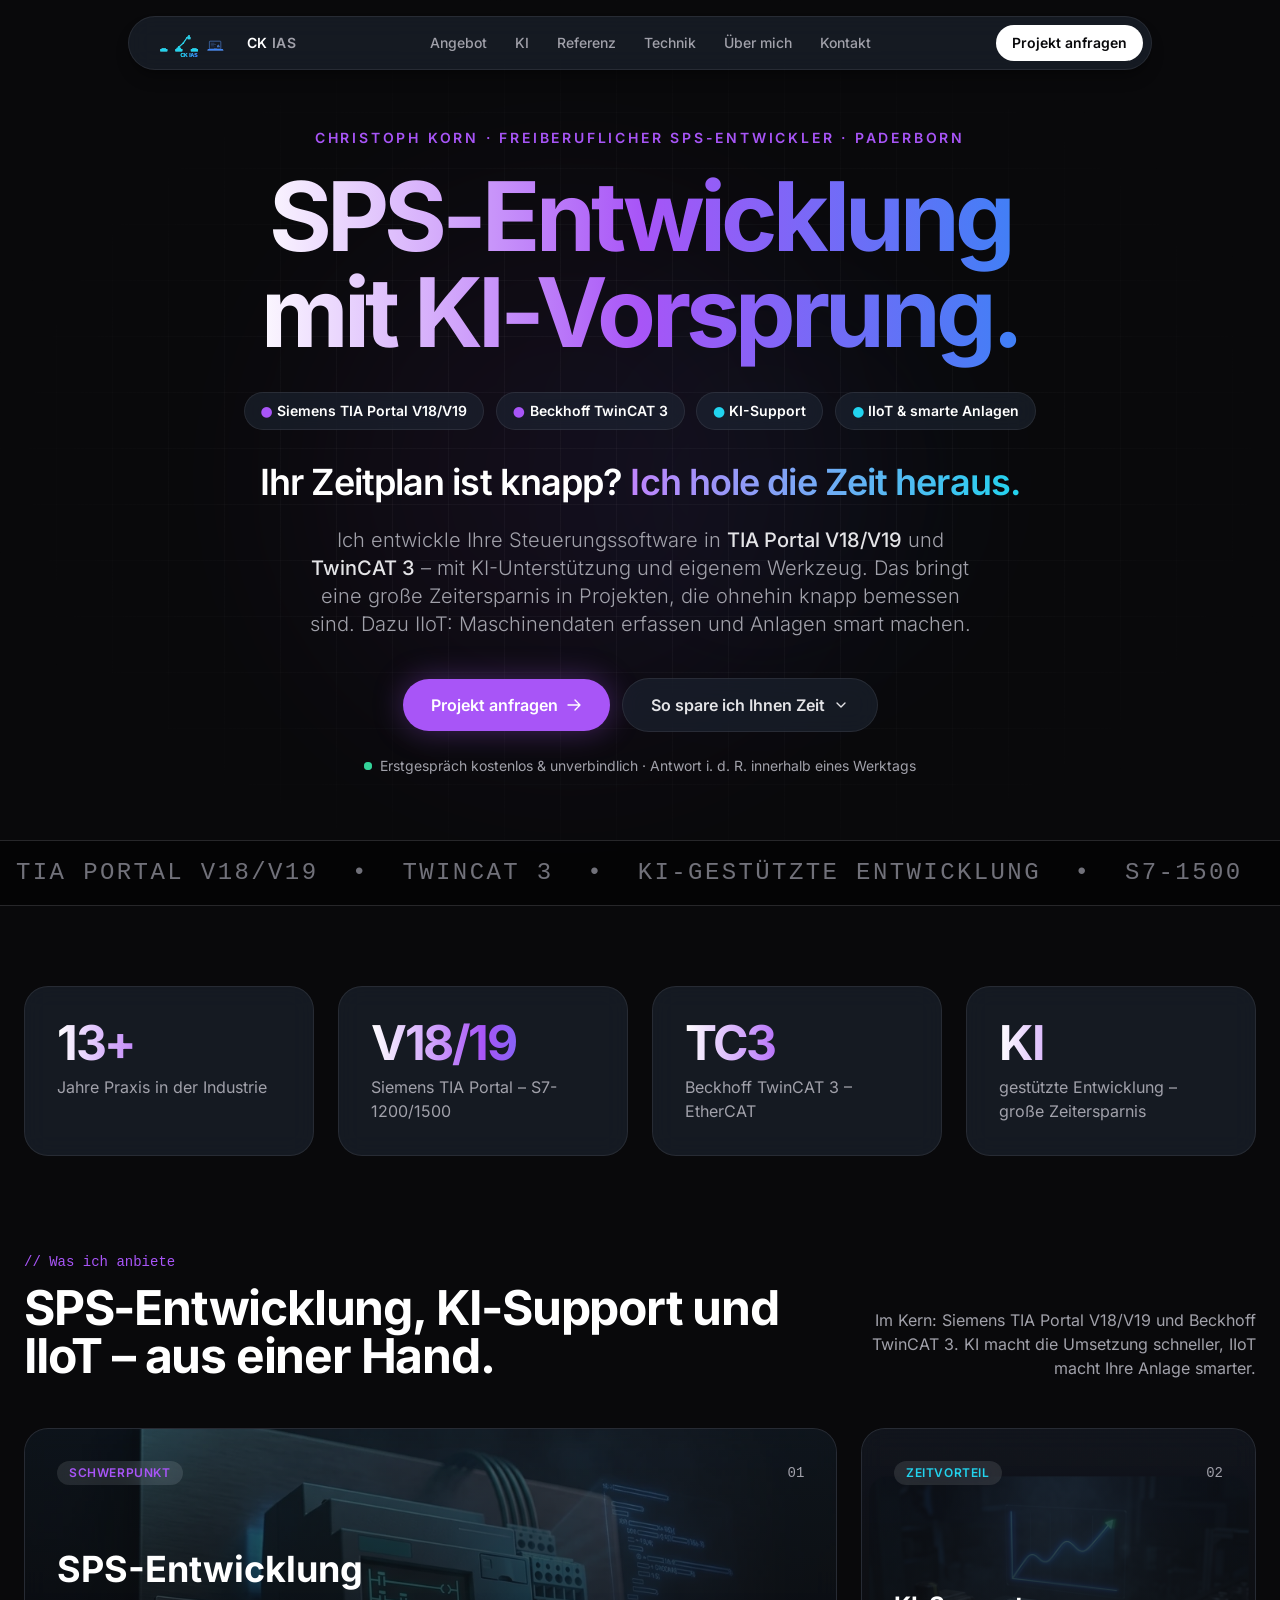
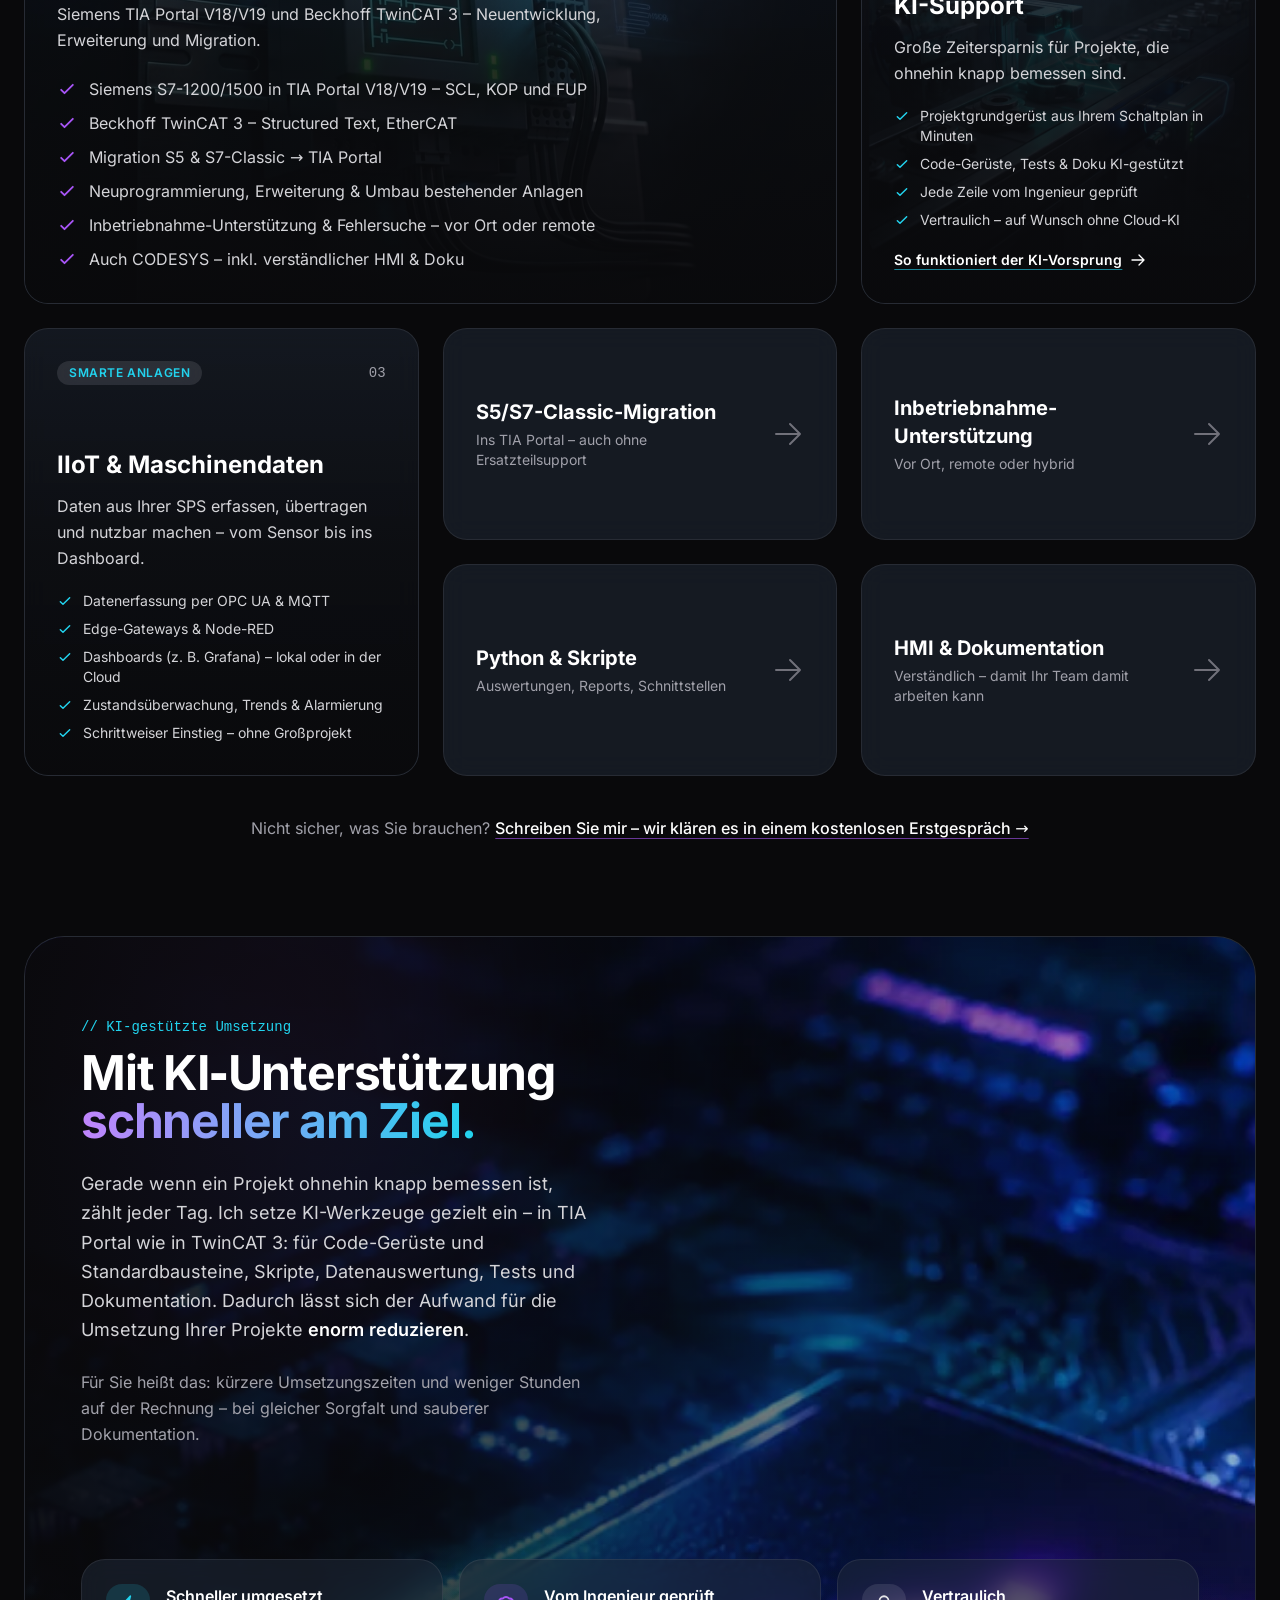
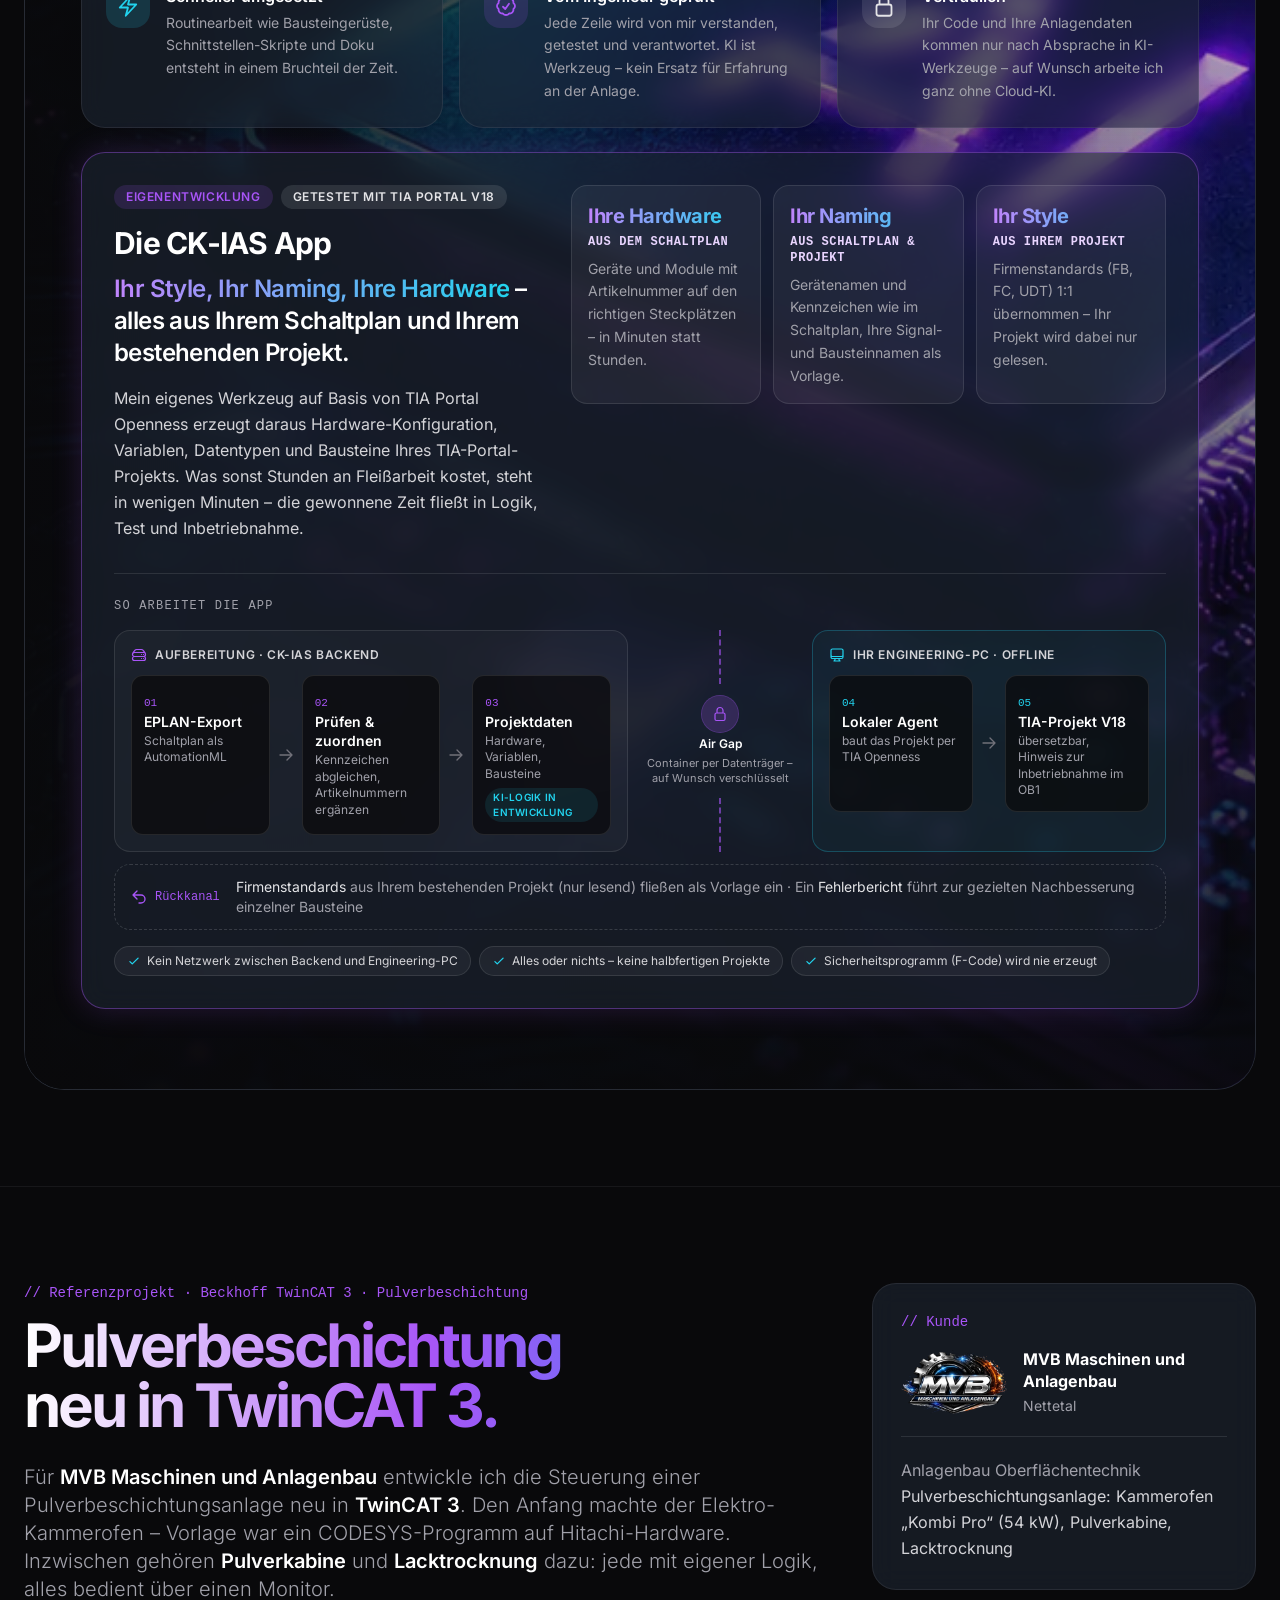
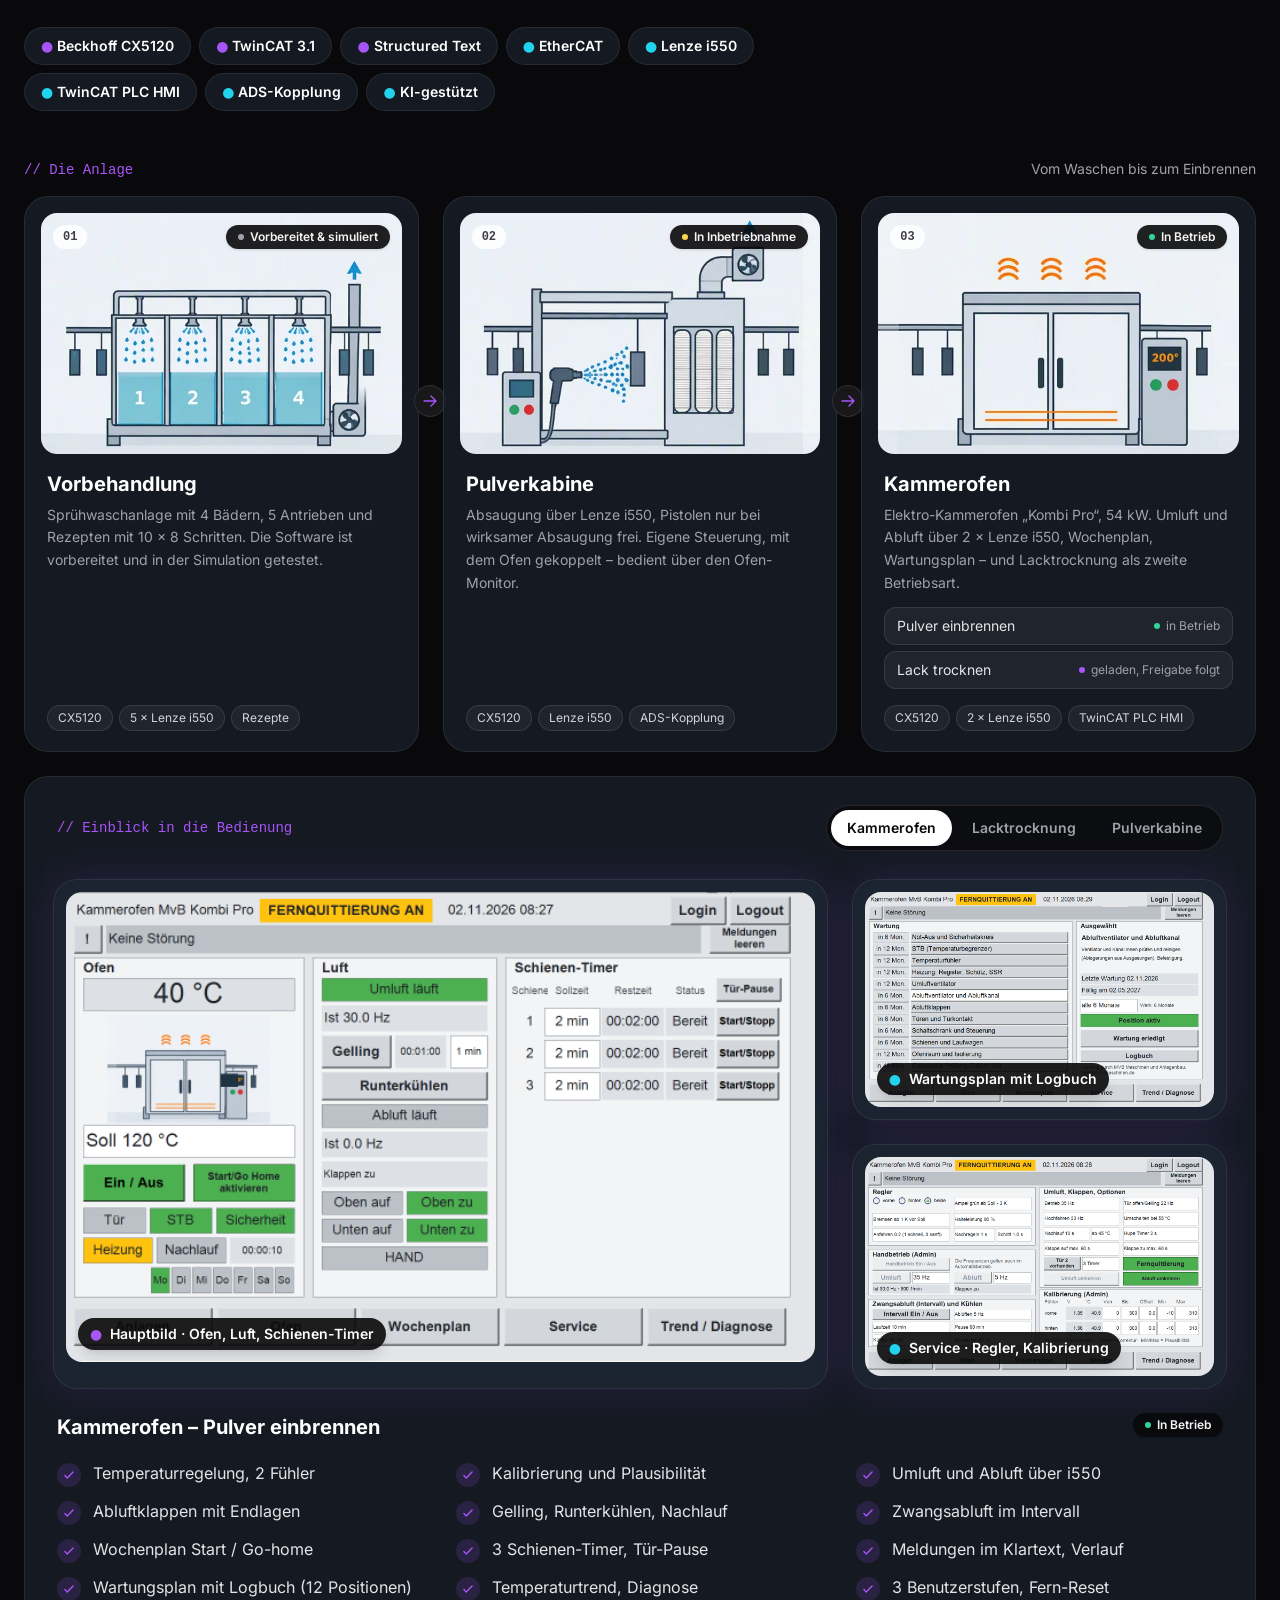
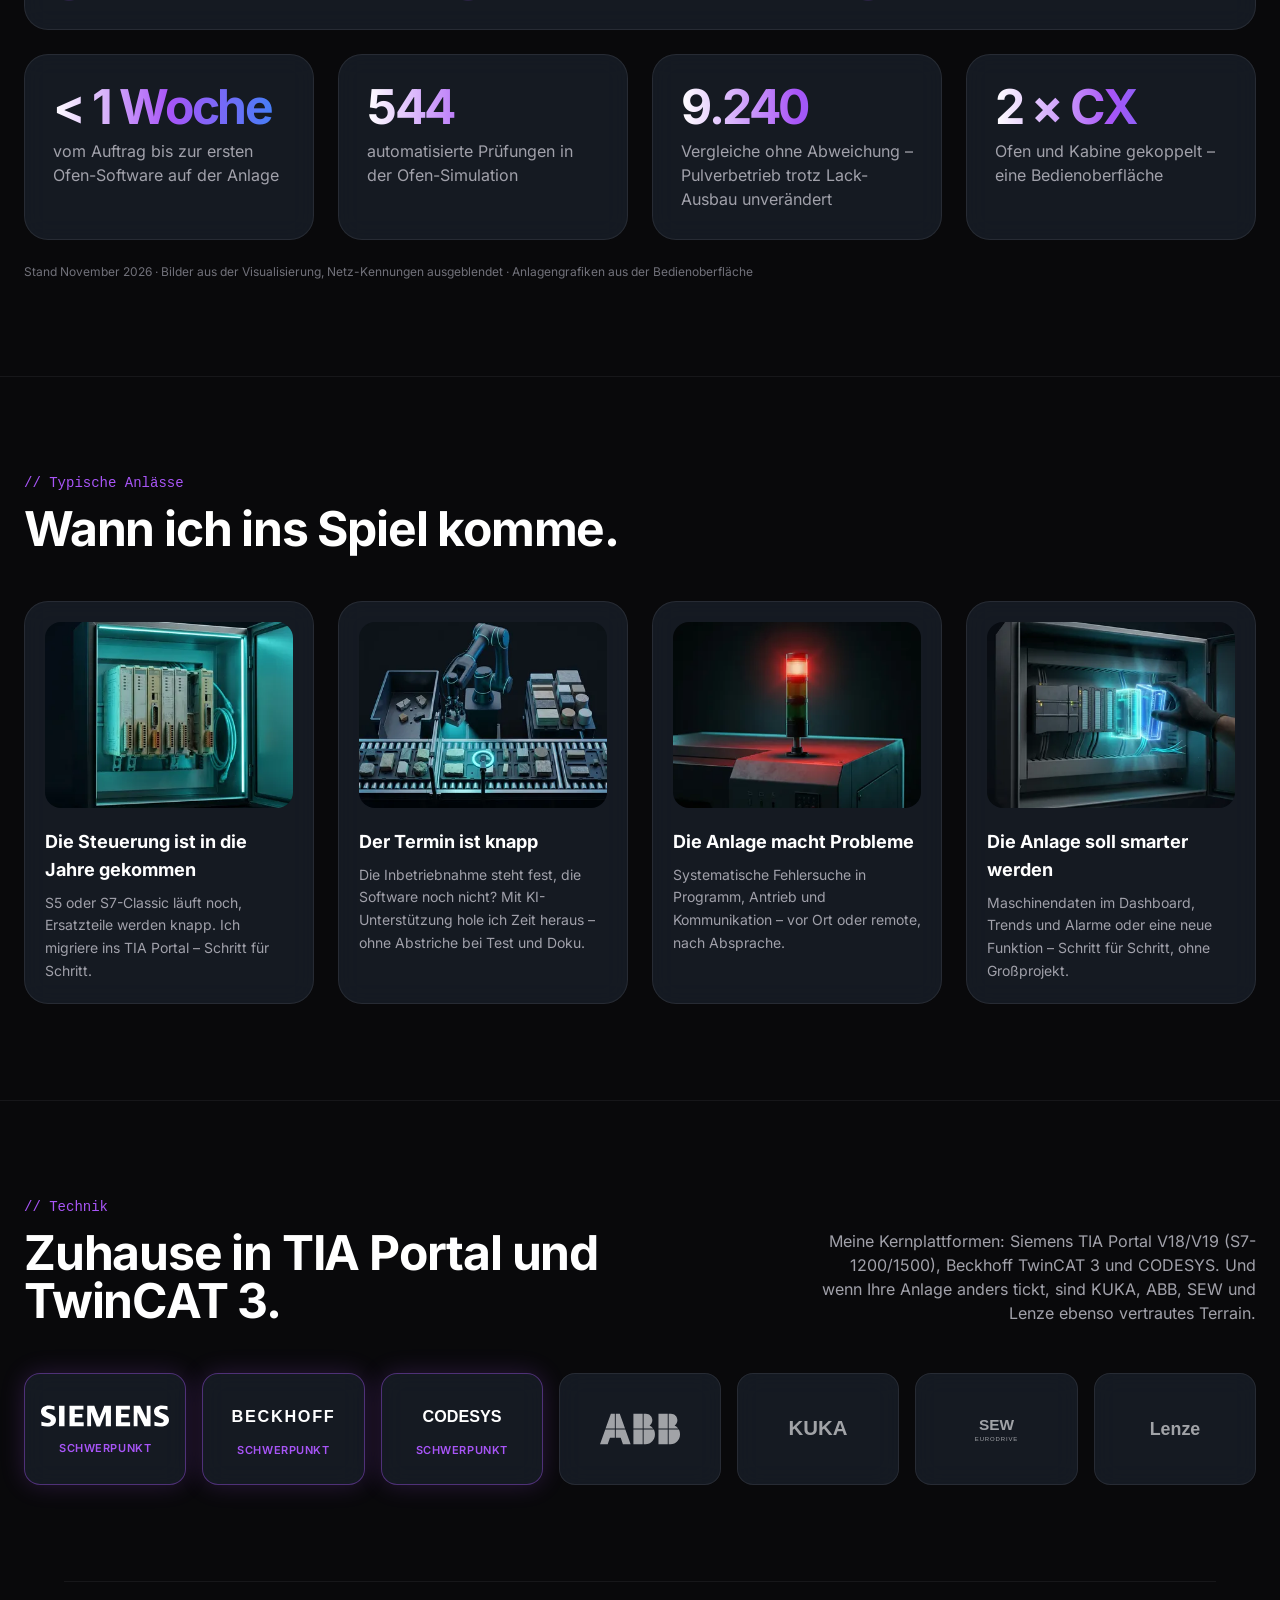
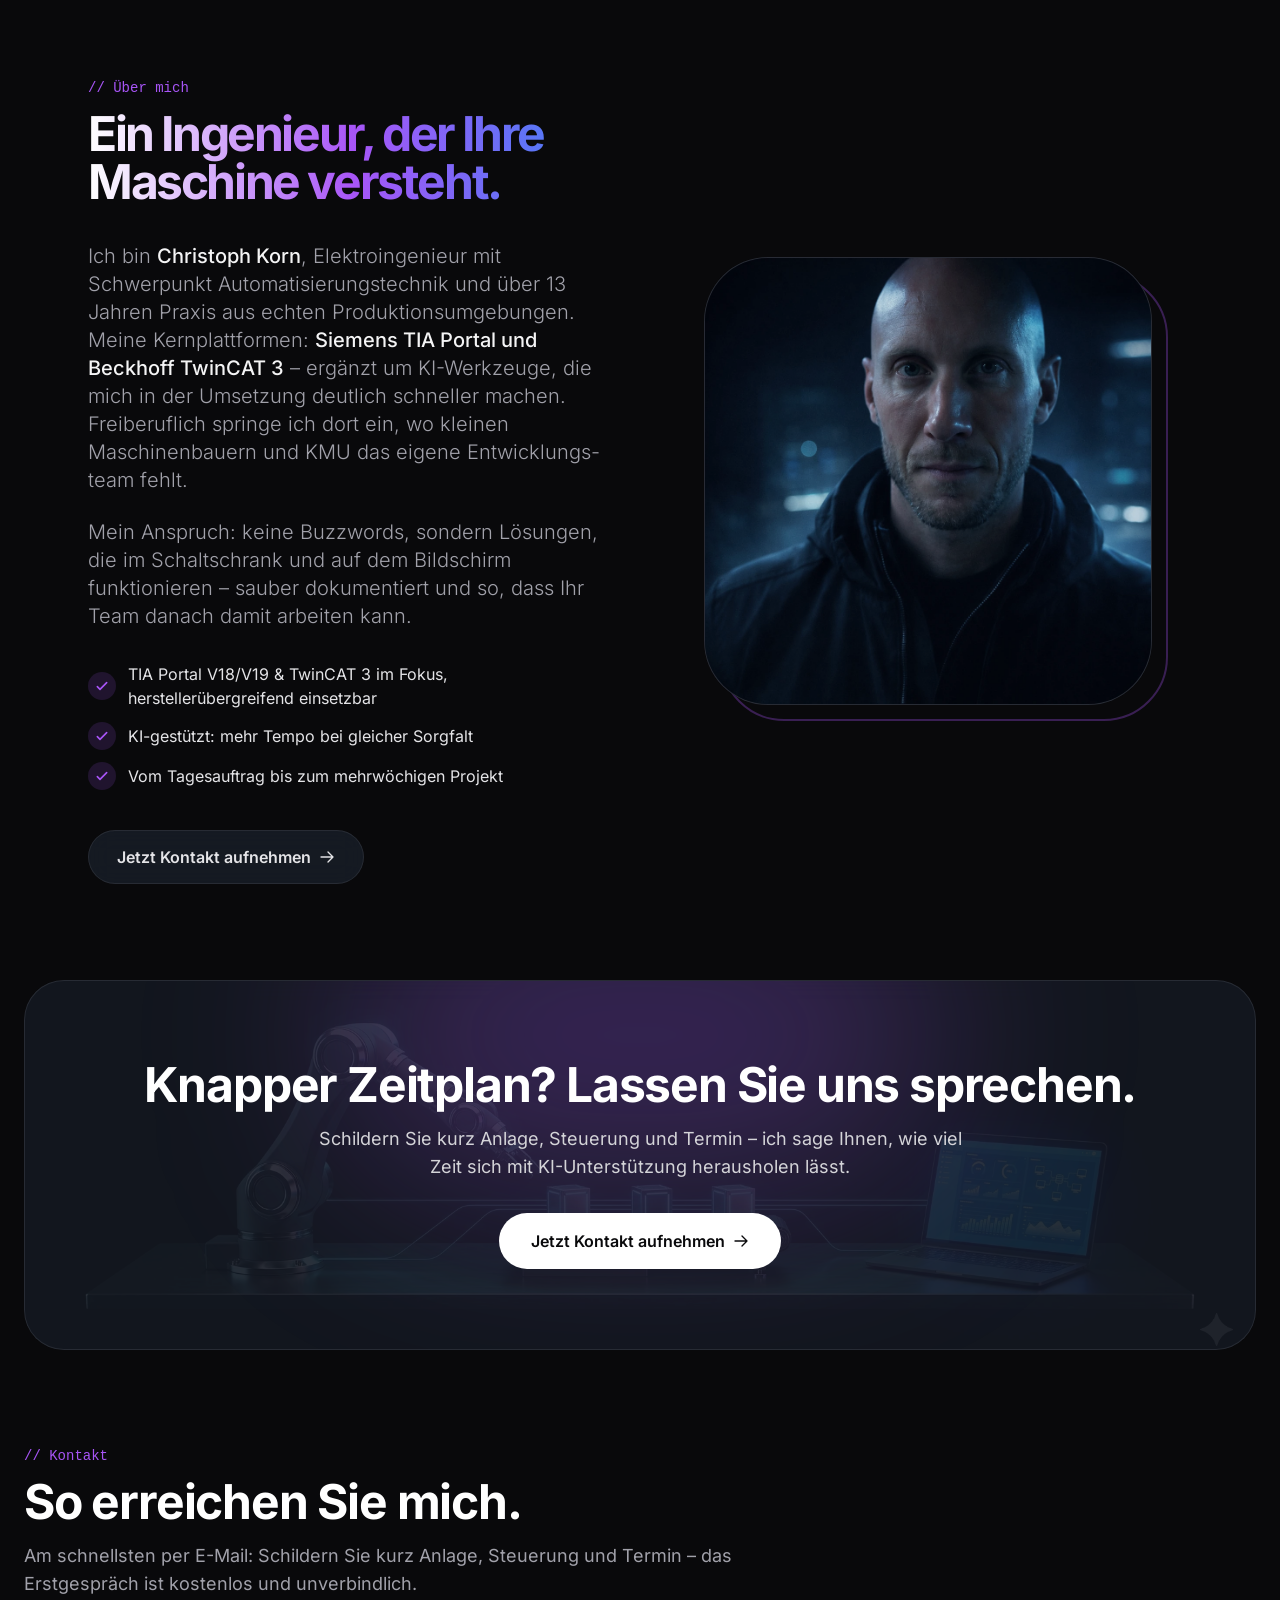
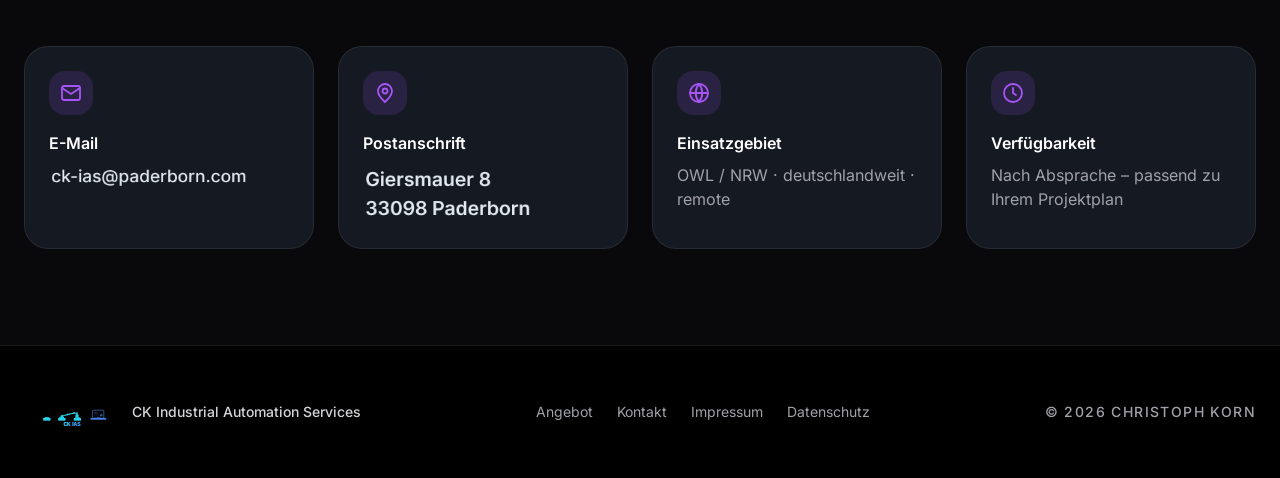
==== commit 64aed181: "Deploy active website" ====
--- a/index.html
+++ b/index.html
@@ -1,7 +1,7 @@
 <!DOCTYPE html>
 <html lang="de">
 <head>
-  <!-- Stand: 12.11.2026 (Code Assist, Anlagen-Referenz MVB) · Erstfassung 31.10.2026 – Portfolio-Design (Dark/Glass) mit den Inhalten der bisherigen Website.
+  <!-- Stand: 13.11.2026 (CODESYS im Bereich Technik hervorgehoben, Anlagen-Referenz MVB) · Erstfassung 31.10.2026 – Portfolio-Design (Dark/Glass) mit den Inhalten der bisherigen Website.
        CSS wird lokal gebaut (08_Marketing/Website_Build), keine externen Server beim Seitenaufruf. -->
   <meta charset="UTF-8">
   <meta name="viewport" content="width=device-width, initial-scale=1.0, viewport-fit=cover">
@@ -10,14 +10,14 @@
   <script>document.documentElement.classList.add('js');</script>
 
   <title>SPS-Entwicklung TIA Portal V18/V19 &amp; TwinCAT 3 mit KI-Unterstützung – CK Industrial Automation Services</title>
-  <meta name="description" content="Freiberufliche SPS-Entwicklung in Siemens TIA Portal V18/V19 und Beckhoff TwinCAT 3 – KI-gestützt für große Zeitersparnis in knapp geplanten Projekten. Code Assist für Ihr Team, dazu IIoT: Maschinendaten erfassen, Anlagen smart machen. Aus Paderborn, vor Ort &amp; remote.">
-  <meta name="keywords" content="SPS Entwicklung, SPS Programmierung, TIA Portal V18/V19, Siemens S7-1500, S7-1200, Beckhoff TwinCAT 3, EtherCAT, KI SPS Programmierung, KI-gestützte Entwicklung, Code Assist, Code Review SPS, IIoT, Maschinendaten, OPC UA, MQTT, Node-RED, Grafana, S5 Migration, SPS Programmierer Freelancer, Paderborn, OWL, NRW">
+  <meta name="description" content="Freiberufliche SPS-Entwicklung in Siemens TIA Portal V18/V19 und Beckhoff TwinCAT 3 – KI-gestützt für große Zeitersparnis in knapp geplanten Projekten. Dazu IIoT: Maschinendaten erfassen, Anlagen smart machen. Aus Paderborn, vor Ort &amp; remote.">
+  <meta name="keywords" content="SPS Entwicklung, SPS Programmierung, TIA Portal V18/V19, Siemens S7-1500, S7-1200, Beckhoff TwinCAT 3, EtherCAT, KI SPS Programmierung, KI-gestützte Entwicklung, IIoT, Maschinendaten, OPC UA, MQTT, Node-RED, Grafana, S5 Migration, SPS Programmierer Freelancer, Paderborn, OWL, NRW">
   <meta name="robots" content="index, follow">
   <link rel="canonical" href="https://ck-industrial-automation-services.github.io/site/">
 
   <!-- Open Graph -->
   <meta property="og:title" content="SPS-Entwicklung TIA Portal V18/V19 &amp; TwinCAT 3 mit KI-Unterstützung – CK Industrial Automation Services">
-  <meta property="og:description" content="SPS-Entwicklung in TIA Portal V18/V19 und TwinCAT 3 – KI-gestützt, für Projekte mit knappem Zeitplan. Code Assist für Ihr Team, IIoT und smarte Anlagen. Freiberuflich aus Paderborn.">
+  <meta property="og:description" content="SPS-Entwicklung in TIA Portal V18/V19 und TwinCAT 3 – KI-gestützt, für Projekte mit knappem Zeitplan. Dazu IIoT und smarte Anlagen. Freiberuflich aus Paderborn.">
   <meta property="og:type" content="website">
   <meta property="og:locale" content="de_DE">
   <meta property="og:url" content="https://ck-industrial-automation-services.github.io/site/">
@@ -28,7 +28,7 @@
   <!-- Twitter Card -->
   <meta name="twitter:card" content="summary_large_image">
   <meta name="twitter:title" content="CK Industrial Automation Services">
-  <meta name="twitter:description" content="SPS-Entwicklung TIA Portal V18/V19 &amp; TwinCAT 3 · KI-Support für große Zeitersparnis · Code Assist · IIoT &amp; smarte Anlagen – aus Paderborn.">
+  <meta name="twitter:description" content="SPS-Entwicklung TIA Portal V18/V19 &amp; TwinCAT 3 · KI-Support für große Zeitersparnis · IIoT &amp; smarte Anlagen – aus Paderborn.">
   <meta name="twitter:image" content="https://ck-industrial-automation-services.github.io/site/img/logo_photorealistic_long.webp">
 
   <!-- Icons -->
@@ -51,7 +51,7 @@
         "@type": "ProfessionalService",
         "@id": "https://ck-industrial-automation-services.github.io/site/#business",
         "name": "CK Industrial Automation Services",
-        "description": "Freiberuflicher Ingenieur für Automatisierungstechnik – SPS-Entwicklung in Siemens TIA Portal V18/V19 und Beckhoff TwinCAT 3, KI-gestützt für große Zeitersparnis, Code Assist für bestehenden SPS-Code, dazu IIoT-Anwendungen (Maschinendaten erfassen, smarte Anlagen) für Maschinenbauer und produzierende KMU.",
+        "description": "Freiberuflicher Ingenieur für Automatisierungstechnik – SPS-Entwicklung in Siemens TIA Portal V18/V19 und Beckhoff TwinCAT 3, KI-gestützt für große Zeitersparnis, dazu IIoT-Anwendungen (Maschinendaten erfassen, smarte Anlagen) für Maschinenbauer und produzierende KMU.",
         "url": "https://ck-industrial-automation-services.github.io/site/",
         "image": "https://ck-industrial-automation-services.github.io/site/img/logo_photorealistic_long.webp",
         "priceRange": "€€",
@@ -70,7 +70,6 @@
         "makesOffer": [
           { "@type": "Offer", "itemOffered": { "@type": "Service", "name": "SPS-Entwicklung – Siemens TIA Portal V18/V19 (S7-1200/1500) und Beckhoff TwinCAT 3" } },
           { "@type": "Offer", "itemOffered": { "@type": "Service", "name": "KI-gestützte SPS-Entwicklung für knappe Zeitpläne" } },
-          { "@type": "Offer", "itemOffered": { "@type": "Service", "name": "Code Assist: KI-gestützte Analyse, Review, Erweiterung und Fehlersuche in bestehendem SPS-Code" } },
           { "@type": "Offer", "itemOffered": { "@type": "Service", "name": "IIoT-Anwendungen: Maschinendaten erfassen, smarte Anlagen (OPC UA, MQTT, Dashboards)" } },
           { "@type": "Offer", "itemOffered": { "@type": "Service", "name": "Migration S5/S7-Classic, Inbetriebnahme-Unterstützung" } }
         ]
@@ -92,7 +91,7 @@
           "Migration S5/S7-Classic zu TIA Portal", "Strukturierter Text (SCL/ST)", "PROFINET",
           "CODESYS", "EtherCAT", "Inbetriebnahme", "Antriebstechnik",
           "Python", "Node-RED", "Web-Dashboards", "SQL",
-          "OPC UA", "MQTT", "AWS", "Azure", "Edge Computing", "IIoT", "KI-gestützte Softwareentwicklung", "Code Review SPS-Software"
+          "OPC UA", "MQTT", "AWS", "Azure", "Edge Computing", "IIoT", "KI-gestützte Softwareentwicklung"
         ]
       }
     ]
@@ -164,7 +163,6 @@
         <li class="glass-panel rounded-full px-4 py-2 text-sm font-semibold text-white"><span class="text-neonPurple">●</span> Siemens TIA Portal V18/V19</li>
         <li class="glass-panel rounded-full px-4 py-2 text-sm font-semibold text-white"><span class="text-neonPurple">●</span> Beckhoff TwinCAT 3</li>
         <li class="glass-panel rounded-full px-4 py-2 text-sm font-semibold text-white"><span class="text-neonCyan">●</span> KI-Support</li>
-        <li class="glass-panel rounded-full px-4 py-2 text-sm font-semibold text-white"><span class="text-neonCyan">●</span> Code Assist</li>
         <li class="glass-panel rounded-full px-4 py-2 text-sm font-semibold text-white"><span class="text-neonCyan">●</span> IIoT &amp; smarte Anlagen</li>
       </ul>
 
@@ -176,7 +174,6 @@
         Ich entwickle Ihre Steuerungssoftware in <strong class="font-medium text-zinc-200">TIA Portal V18/V19</strong> und
         <strong class="font-medium text-zinc-200">TwinCAT 3</strong> – mit KI-Unterstützung und eigenem Werkzeug.
         Das bringt eine große Zeitersparnis in Projekten, die ohnehin knapp bemessen sind.
-        Mit Code Assist unterstütze ich auch Ihr eigenes Team am bestehenden Code.
         Dazu IIoT: Maschinendaten erfassen und Anlagen smart machen.
       </p>
 
@@ -199,11 +196,11 @@
 
     <!-- Laufband: Technologien -->
     <div class="relative z-10 w-full mt-auto border-t border-b border-zinc-800 bg-black/50 backdrop-blur-sm py-4">
-      <p class="sr-only">Technologien: Siemens TIA Portal V18/V19, Beckhoff TwinCAT 3, KI-gestützte Entwicklung, Code Assist, SIMATIC S7-1500, S7-1200, EtherCAT, SCL/ST, IIoT, OPC UA, MQTT, Node-RED, Grafana, Python, PROFINET, CODESYS, S5/S7-Classic-Migration, TIA Openness.</p>
+      <p class="sr-only">Technologien: Siemens TIA Portal V18/V19, Beckhoff TwinCAT 3, KI-gestützte Entwicklung, SIMATIC S7-1500, S7-1200, EtherCAT, SCL/ST, IIoT, OPC UA, MQTT, Node-RED, Grafana, Python, PROFINET, CODESYS, S5/S7-Classic-Migration, TIA Openness.</p>
       <div class="marquee" aria-hidden="true">
         <div class="marquee-track text-lg md:text-2xl font-mono uppercase tracking-widest text-zinc-500">
-          <span class="px-4">TIA Portal V18/V19 &nbsp;•&nbsp; TwinCAT 3 &nbsp;•&nbsp; KI-gestützte Entwicklung &nbsp;•&nbsp; Code Assist &nbsp;•&nbsp; S7-1500 &nbsp;•&nbsp; S7-1200 &nbsp;•&nbsp; EtherCAT &nbsp;•&nbsp; SCL / ST &nbsp;•&nbsp; IIoT &nbsp;•&nbsp; OPC UA &nbsp;•&nbsp; MQTT &nbsp;•&nbsp; Node-RED &nbsp;•&nbsp; Grafana &nbsp;•&nbsp; Python &nbsp;•&nbsp; PROFINET &nbsp;•&nbsp; CODESYS &nbsp;•&nbsp; S5-Migration &nbsp;•&nbsp; TIA Openness &nbsp;•</span>
-          <span class="px-4">TIA Portal V18/V19 &nbsp;•&nbsp; TwinCAT 3 &nbsp;•&nbsp; KI-gestützte Entwicklung &nbsp;•&nbsp; Code Assist &nbsp;•&nbsp; S7-1500 &nbsp;•&nbsp; S7-1200 &nbsp;•&nbsp; EtherCAT &nbsp;•&nbsp; SCL / ST &nbsp;•&nbsp; IIoT &nbsp;•&nbsp; OPC UA &nbsp;•&nbsp; MQTT &nbsp;•&nbsp; Node-RED &nbsp;•&nbsp; Grafana &nbsp;•&nbsp; Python &nbsp;•&nbsp; PROFINET &nbsp;•&nbsp; CODESYS &nbsp;•&nbsp; S5-Migration &nbsp;•&nbsp; TIA Openness &nbsp;•</span>
+          <span class="px-4">TIA Portal V18/V19 &nbsp;•&nbsp; TwinCAT 3 &nbsp;•&nbsp; KI-gestützte Entwicklung &nbsp;•&nbsp; S7-1500 &nbsp;•&nbsp; S7-1200 &nbsp;•&nbsp; EtherCAT &nbsp;•&nbsp; SCL / ST &nbsp;•&nbsp; IIoT &nbsp;•&nbsp; OPC UA &nbsp;•&nbsp; MQTT &nbsp;•&nbsp; Node-RED &nbsp;•&nbsp; Grafana &nbsp;•&nbsp; Python &nbsp;•&nbsp; PROFINET &nbsp;•&nbsp; CODESYS &nbsp;•&nbsp; S5-Migration &nbsp;•&nbsp; TIA Openness &nbsp;•</span>
+          <span class="px-4">TIA Portal V18/V19 &nbsp;•&nbsp; TwinCAT 3 &nbsp;•&nbsp; KI-gestützte Entwicklung &nbsp;•&nbsp; S7-1500 &nbsp;•&nbsp; S7-1200 &nbsp;•&nbsp; EtherCAT &nbsp;•&nbsp; SCL / ST &nbsp;•&nbsp; IIoT &nbsp;•&nbsp; OPC UA &nbsp;•&nbsp; MQTT &nbsp;•&nbsp; Node-RED &nbsp;•&nbsp; Grafana &nbsp;•&nbsp; Python &nbsp;•&nbsp; PROFINET &nbsp;•&nbsp; CODESYS &nbsp;•&nbsp; S5-Migration &nbsp;•&nbsp; TIA Openness &nbsp;•</span>
         </div>
       </div>
     </div>
@@ -238,9 +235,9 @@
       <div class="flex flex-col md:flex-row md:justify-between md:items-end gap-4 mb-12" data-reveal>
         <div>
           <p class="font-mono text-sm text-neonPurple mb-3">// Was ich anbiete</p>
-          <h2 class="text-3xl md:text-5xl font-bold tracking-tight max-w-3xl">SPS-Entwicklung, KI-Support, Code Assist und IIoT – aus einer Hand.</h2>
-        </div>
-        <p class="text-zinc-400 max-w-sm md:text-right">Im Kern: Siemens TIA Portal V18/V19 und Beckhoff TwinCAT 3. KI macht die Umsetzung schneller, Code Assist stärkt Ihr Team, IIoT macht Ihre Anlage smarter.</p>
+          <h2 class="text-3xl md:text-5xl font-bold tracking-tight max-w-3xl">SPS-Entwicklung, KI-Support und IIoT – aus einer Hand.</h2>
+        </div>
+        <p class="text-zinc-400 max-w-sm md:text-right">Im Kern: Siemens TIA Portal V18/V19 und Beckhoff TwinCAT 3. KI macht die Umsetzung schneller, IIoT macht Ihre Anlage smarter.</p>
       </div>
 
       <div class="grid grid-cols-1 md:grid-cols-3 gap-6 auto-rows-[minmax(190px,auto)]">
@@ -291,48 +288,13 @@
           </div>
         </article>
 
-        <!-- 03 · Code Assist (Schwerpunkt, Stand 12.11.2026) -->
-        <article id="code-assist" class="md:col-span-1 md:row-span-2 glass-panel rounded-3xl p-8 glow-hover group relative overflow-hidden border-neonCyan/30" data-reveal>
-          <div class="absolute -top-24 -right-24 w-72 h-72 bg-neonCyan/15 rounded-full blur-[80px]" aria-hidden="true"></div>
-          <div class="relative z-10 h-full flex flex-col justify-between gap-8">
-            <div class="flex items-center justify-between">
-              <span class="px-3 py-1 rounded-full bg-white/10 text-xs font-semibold uppercase tracking-wider text-neonCyan backdrop-blur-md">Für Ihr Team</span>
-              <span class="font-mono text-sm text-zinc-400">03</span>
-            </div>
-            <!-- Code-Fenster (Beispiel, Structured Text) -->
-            <div class="rounded-2xl border border-white/10 bg-zinc-950/80 shadow-[0_0_30px_rgba(34,211,238,0.12)] overflow-hidden" aria-hidden="true">
-              <div class="flex items-center gap-1.5 px-3 py-2 border-b border-white/10">
-                <span class="h-2 w-2 rounded-full bg-zinc-600"></span><span class="h-2 w-2 rounded-full bg-zinc-600"></span><span class="h-2 w-2 rounded-full bg-zinc-600"></span>
-                <span class="ml-2 font-mono text-[10px] uppercase tracking-wider text-zinc-500">FB_Tuer.TcPOU</span>
-              </div>
-              <pre class="px-3 py-3 font-mono text-[11px] leading-relaxed text-zinc-300 whitespace-pre overflow-hidden"><span class="text-neonPurple">IF</span> bTuerOffen <span class="text-neonPurple">AND NOT</span> bPause <span class="text-neonPurple">THEN</span>
-  eZustand := E_Zustand.Pause;
-<span class="text-neonPurple">END_IF</span></pre>
-              <div class="mx-3 mb-3 rounded-xl border border-neonCyan/30 bg-neonCyan/[0.07] px-3 py-2 text-[11px] leading-snug text-zinc-300">
-                <span class="font-semibold text-neonCyan">Code Assist:</span> Tür-Pause greift auch im Hand&shy;betrieb – so gewollt? Vorschlag und Test liegen bei.
-              </div>
-            </div>
-            <div>
-              <h3 class="text-2xl font-bold mb-3 group-hover:translate-x-2 transition-transform duration-300">Code Assist</h3>
-              <p class="text-zinc-300 leading-relaxed mb-5">KI-gestützte Hilfe an Ihrem bestehenden SPS-Code – in TIA Portal und TwinCAT&nbsp;3.</p>
-              <ul class="grid gap-2 text-zinc-300 text-sm">
-                <li class="flex gap-2.5"><svg xmlns="http://www.w3.org/2000/svg" fill="none" viewBox="0 0 24 24" stroke-width="2.2" stroke="currentColor" class="mt-0.5 h-4 w-4 flex-none text-neonCyan" aria-hidden="true"><path stroke-linecap="round" stroke-linejoin="round" d="m5 13 4 4L19 7"/></svg>Bestehenden Code verstehen und dokumentieren</li>
-                <li class="flex gap-2.5"><svg xmlns="http://www.w3.org/2000/svg" fill="none" viewBox="0 0 24 24" stroke-width="2.2" stroke="currentColor" class="mt-0.5 h-4 w-4 flex-none text-neonCyan" aria-hidden="true"><path stroke-linecap="round" stroke-linejoin="round" d="m5 13 4 4L19 7"/></svg>Review: Fehler, Risiken, Verbesserungen – begründet</li>
-                <li class="flex gap-2.5"><svg xmlns="http://www.w3.org/2000/svg" fill="none" viewBox="0 0 24 24" stroke-width="2.2" stroke="currentColor" class="mt-0.5 h-4 w-4 flex-none text-neonCyan" aria-hidden="true"><path stroke-linecap="round" stroke-linejoin="round" d="m5 13 4 4L19 7"/></svg>Erweitern und aufräumen – in Ihrem Style</li>
-                <li class="flex gap-2.5"><svg xmlns="http://www.w3.org/2000/svg" fill="none" viewBox="0 0 24 24" stroke-width="2.2" stroke="currentColor" class="mt-0.5 h-4 w-4 flex-none text-neonCyan" aria-hidden="true"><path stroke-linecap="round" stroke-linejoin="round" d="m5 13 4 4L19 7"/></svg>Fehlersuche gemeinsam mit Ihrem Team, auch remote</li>
-                <li class="flex gap-2.5"><svg xmlns="http://www.w3.org/2000/svg" fill="none" viewBox="0 0 24 24" stroke-width="2.2" stroke="currentColor" class="mt-0.5 h-4 w-4 flex-none text-neonCyan" aria-hidden="true"><path stroke-linecap="round" stroke-linejoin="round" d="m5 13 4 4L19 7"/></svg>KI-Assistenz sicher im eigenen Team einführen</li>
-              </ul>
-            </div>
-          </div>
-        </article>
-
         <article class="md:col-span-1 md:row-span-2 glass-panel rounded-3xl p-8 glow-hover group relative overflow-hidden" data-reveal>
           <img src="img/service_iiot.webp" alt="" loading="lazy" decoding="async" class="absolute inset-0 w-full h-full object-cover opacity-40 group-hover:scale-105 transition-transform duration-700">
           <div class="absolute inset-0 bg-gradient-to-b from-zinc-950/10 via-zinc-950/70 to-zinc-950/95" aria-hidden="true"></div>
           <div class="relative z-10 h-full flex flex-col justify-between gap-16">
             <div class="flex items-center justify-between">
               <span class="px-3 py-1 rounded-full bg-white/10 text-xs font-semibold uppercase tracking-wider text-neonCyan backdrop-blur-md">Smarte Anlagen</span>
-              <span class="font-mono text-sm text-zinc-400">04</span>
+              <span class="font-mono text-sm text-zinc-400">03</span>
             </div>
             <div>
               <h3 class="text-2xl font-bold mb-3 group-hover:translate-x-2 transition-transform duration-300">IIoT &amp; Maschinendaten</h3>
@@ -381,16 +343,12 @@
           <svg xmlns="http://www.w3.org/2000/svg" fill="none" viewBox="0 0 24 24" stroke-width="1.5" stroke="currentColor" class="w-8 h-8 flex-none text-zinc-500 group-hover:text-white group-hover:translate-x-1 transition-all duration-200" aria-hidden="true"><path stroke-linecap="round" stroke-linejoin="round" d="M13.5 4.5 21 12m0 0-7.5 7.5M21 12H3"/></svg>
         </a>
 
-        <a href="#kontakt" class="glass-panel rounded-3xl p-8 flex items-center justify-between gap-4 glow-hover group border-neonPurple/40 bg-neonPurple/[0.06]" data-reveal>
-          <div>
-            <h3 class="text-xl font-bold mb-1">Nicht sicher, was Sie brauchen?</h3>
-            <p class="text-zinc-400 text-sm">Kostenloses Erstgespräch – wir klären es gemeinsam</p>
-          </div>
-          <svg xmlns="http://www.w3.org/2000/svg" fill="none" viewBox="0 0 24 24" stroke-width="1.5" stroke="currentColor" class="w-8 h-8 flex-none text-neonPurple group-hover:text-white group-hover:translate-x-1 transition-all duration-200" aria-hidden="true"><path stroke-linecap="round" stroke-linejoin="round" d="M13.5 4.5 21 12m0 0-7.5 7.5M21 12H3"/></svg>
-        </a>
-
-      </div>
-
+      </div>
+
+      <p class="mt-10 text-center text-zinc-400" data-reveal>
+        Nicht sicher, was Sie brauchen?
+        <a href="#kontakt" class="font-medium text-white underline decoration-neonPurple/60 underline-offset-4 hover:decoration-neonPurple transition-colors duration-200">Schreiben Sie mir – wir klären es in einem kostenlosen Erstgespräch&nbsp;→</a>
+      </p>
     </section>
 
     <!-- ===================== KI-GESTÜTZTE UMSETZUNG ===================== -->
@@ -469,17 +427,17 @@
               <ul class="lg:w-7/12 grid gap-3 sm:grid-cols-3 lg:grid-cols-1 xl:grid-cols-3">
                 <li class="rounded-2xl bg-white/5 border border-white/10 p-4">
                   <p class="text-2xl sm:text-lg lg:text-2xl xl:text-xl font-bold tracking-tight whitespace-nowrap text-gradient-cyan">Ihre Hardware</p>
-                  <p class="mt-1 font-mono text-[11px] uppercase tracking-wider text-neonPurple">aus dem Schaltplan</p>
+                  <p class="mt-1 font-mono text-xs font-semibold uppercase tracking-wider text-purple-200">aus dem Schaltplan</p>
                   <p class="text-sm text-zinc-400 mt-2 leading-relaxed">Geräte und Module mit Artikelnummer auf den richtigen Steckplätzen – in Minuten statt Stunden.</p>
                 </li>
                 <li class="rounded-2xl bg-white/5 border border-white/10 p-4">
                   <p class="text-2xl sm:text-lg lg:text-2xl xl:text-xl font-bold tracking-tight whitespace-nowrap text-gradient-cyan">Ihr Naming</p>
-                  <p class="mt-1 font-mono text-[11px] uppercase tracking-wider text-neonPurple">aus Schaltplan &amp; Projekt</p>
+                  <p class="mt-1 font-mono text-xs font-semibold uppercase tracking-wider text-purple-200">aus Schaltplan &amp; Projekt</p>
                   <p class="text-sm text-zinc-400 mt-2 leading-relaxed">Gerätenamen und Kennzeichen wie im Schaltplan, Ihre Signal- und Bausteinnamen als Vorlage.</p>
                 </li>
                 <li class="rounded-2xl bg-white/5 border border-white/10 p-4">
                   <p class="text-2xl sm:text-lg lg:text-2xl xl:text-xl font-bold tracking-tight whitespace-nowrap text-gradient-cyan">Ihr Style</p>
-                  <p class="mt-1 font-mono text-[11px] uppercase tracking-wider text-neonPurple">aus Ihrem Projekt</p>
+                  <p class="mt-1 font-mono text-xs font-semibold uppercase tracking-wider text-purple-200">aus Ihrem Projekt</p>
                   <p class="text-sm text-zinc-400 mt-2 leading-relaxed">Firmenstandards (FB, FC, UDT) 1:1 übernommen – Ihr Projekt wird dabei nur gelesen.</p>
                 </li>
               </ul>
@@ -826,7 +784,7 @@
           <p class="font-mono text-sm text-neonPurple mb-3">// Technik</p>
           <h2 class="text-3xl md:text-5xl font-bold tracking-tight max-w-3xl">Zuhause in TIA Portal und TwinCAT&nbsp;3.</h2>
         </div>
-        <p class="text-zinc-400 max-w-md md:text-right">Meine Kernplattformen: Siemens TIA Portal V18/V19 (S7-1200/1500) und Beckhoff TwinCAT 3. Und wenn Ihre Anlage anders tickt, sind CODESYS, KUKA, ABB, SEW und Lenze ebenso vertrautes Terrain.</p>
+        <p class="text-zinc-400 max-w-md md:text-right">Meine Kernplattformen: Siemens TIA Portal V18/V19 (S7-1200/1500), Beckhoff TwinCAT 3 und CODESYS. Und wenn Ihre Anlage anders tickt, sind KUKA, ABB, SEW und Lenze ebenso vertrautes Terrain.</p>
       </div>
 
       <ul class="grid grid-cols-2 sm:grid-cols-4 lg:grid-cols-7 gap-4" data-reveal>
@@ -838,7 +796,10 @@
           <img src="img/logos/beckhoff.svg" alt="Beckhoff" loading="lazy" class="h-9 w-auto max-w-[85%] brightness-0 invert">
           <span class="text-[11px] font-semibold uppercase tracking-wider text-neonPurple">Schwerpunkt</span>
         </li>
-        <li class="glass-panel rounded-2xl h-28 flex items-center justify-center glow-hover group"><img src="img/logos/codesys.svg" alt="CODESYS" loading="lazy" class="h-11 w-auto max-w-[85%] brightness-0 invert opacity-60 group-hover:opacity-100 transition-opacity duration-200"></li>
+        <li class="glass-panel rounded-2xl h-28 flex flex-col items-center justify-center gap-2 border-neonPurple/40 shadow-[0_0_24px_rgba(168,85,247,0.2)] group">
+          <img src="img/logos/codesys.svg" alt="CODESYS" loading="lazy" class="h-9 w-auto max-w-[85%] brightness-0 invert">
+          <span class="text-[11px] font-semibold uppercase tracking-wider text-neonPurple">Schwerpunkt</span>
+        </li>
         <li class="glass-panel rounded-2xl h-28 flex items-center justify-center glow-hover group"><img src="img/logos/abb.svg" alt="ABB" loading="lazy" width="80" height="34" class="h-[34px] w-20 object-cover brightness-0 invert opacity-60 group-hover:opacity-100 transition-opacity duration-200"></li>
         <li class="glass-panel rounded-2xl h-28 flex items-center justify-center glow-hover group"><img src="img/logos/kuka.svg" alt="KUKA" loading="lazy" class="h-11 w-auto max-w-[85%] brightness-0 invert opacity-60 group-hover:opacity-100 transition-opacity duration-200"></li>
         <li class="glass-panel rounded-2xl h-28 flex items-center justify-center glow-hover group"><img src="img/logos/sew.svg" alt="SEW-Eurodrive" loading="lazy" class="h-11 w-auto max-w-[85%] brightness-0 invert opacity-60 group-hover:opacity-100 transition-opacity duration-200"></li>
--- a/css/site.css
+++ b/css/site.css
@@ -1,2 +1,2 @@
 *,:after,:before{--tw-border-spacing-x:0;--tw-border-spacing-y:0;--tw-translate-x:0;--tw-translate-y:0;--tw-rotate:0;--tw-skew-x:0;--tw-skew-y:0;--tw-scale-x:1;--tw-scale-y:1;--tw-pan-x: ;--tw-pan-y: ;--tw-pinch-zoom: ;--tw-scroll-snap-strictness:proximity;--tw-gradient-from-position: ;--tw-gradient-via-position: ;--tw-gradient-to-position: ;--tw-ordinal: ;--tw-slashed-zero: ;--tw-numeric-figure: ;--tw-numeric-spacing: ;--tw-numeric-fraction: ;--tw-ring-inset: ;--tw-ring-offset-width:0px;--tw-ring-offset-color:#fff;--tw-ring-color:rgba(59,130,246,.5);--tw-ring-offset-shadow:0 0 #0000;--tw-ring-shadow:0 0 #0000;--tw-shadow:0 0 #0000;--tw-shadow-colored:0 0 #0000;--tw-blur: ;--tw-brightness: ;--tw-contrast: ;--tw-grayscale: ;--tw-hue-rotate: ;--tw-invert: ;--tw-saturate: ;--tw-sepia: ;--tw-drop-shadow: ;--tw-backdrop-blur: ;--tw-backdrop-brightness: ;--tw-backdrop-contrast: ;--tw-backdrop-grayscale: ;--tw-backdrop-hue-rotate: ;--tw-backdrop-invert: ;--tw-backdrop-opacity: ;--tw-backdrop-saturate: ;--tw-backdrop-sepia: ;--tw-contain-size: ;--tw-contain-layout: ;--tw-contain-paint: ;--tw-contain-style: }::backdrop{--tw-border-spacing-x:0;--tw-border-spacing-y:0;--tw-translate-x:0;--tw-translate-y:0;--tw-rotate:0;--tw-skew-x:0;--tw-skew-y:0;--tw-scale-x:1;--tw-scale-y:1;--tw-pan-x: ;--tw-pan-y: ;--tw-pinch-zoom: ;--tw-scroll-snap-strictness:proximity;--tw-gradient-from-position: ;--tw-gradient-via-position: ;--tw-gradient-to-position: ;--tw-ordinal: ;--tw-slashed-zero: ;--tw-numeric-figure: ;--tw-numeric-spacing: ;--tw-numeric-fraction: ;--tw-ring-inset: ;--tw-ring-offset-width:0px;--tw-ring-offset-color:#fff;--tw-ring-color:rgba(59,130,246,.5);--tw-ring-offset-shadow:0 0 #0000;--tw-ring-shadow:0 0 #0000;--tw-shadow:0 0 #0000;--tw-shadow-colored:0 0 #0000;--tw-blur: ;--tw-brightness: ;--tw-contrast: ;--tw-grayscale: ;--tw-hue-rotate: ;--tw-invert: ;--tw-saturate: ;--tw-sepia: ;--tw-drop-shadow: ;--tw-backdrop-blur: ;--tw-backdrop-brightness: ;--tw-backdrop-contrast: ;--tw-backdrop-grayscale: ;--tw-backdrop-hue-rotate: ;--tw-backdrop-invert: ;--tw-backdrop-opacity: ;--tw-backdrop-saturate: ;--tw-backdrop-sepia: ;--tw-contain-size: ;--tw-contain-layout: ;--tw-contain-paint: ;--tw-contain-style: }
-/*! tailwindcss v3.4.19 | MIT License | https://tailwindcss.com*/*,:after,:before{box-sizing:border-box;border:0 solid #e5e7eb}:after,:before{--tw-content:""}:host,html{line-height:1.5;-webkit-text-size-adjust:100%;-moz-tab-size:4;-o-tab-size:4;tab-size:4;font-family:Inter,system-ui,-apple-system,Segoe UI,Roboto,sans-serif;font-feature-settings:normal;font-variation-settings:normal;-webkit-tap-highlight-color:transparent}body{margin:0;line-height:inherit}hr{height:0;color:inherit;border-top-width:1px}abbr:where([title]){-webkit-text-decoration:underline dotted;text-decoration:underline dotted}h1,h2,h3,h4,h5,h6{font-size:inherit;font-weight:inherit}a{color:inherit;text-decoration:inherit}b,strong{font-weight:bolder}code,kbd,pre,samp{font-family:ui-monospace,SFMono-Regular,Menlo,Monaco,Consolas,Liberation Mono,Courier New,monospace;font-feature-settings:normal;font-variation-settings:normal;font-size:1em}small{font-size:80%}sub,sup{font-size:75%;line-height:0;position:relative;vertical-align:baseline}sub{bottom:-.25em}sup{top:-.5em}table{text-indent:0;border-color:inherit;border-collapse:collapse}button,input,optgroup,select,textarea{font-family:inherit;font-feature-settings:inherit;font-variation-settings:inherit;font-size:100%;font-weight:inherit;line-height:inherit;letter-spacing:inherit;color:inherit;margin:0;padding:0}button,select{text-transform:none}button,input:where([type=button]),input:where([type=reset]),input:where([type=submit]){-webkit-appearance:button;background-color:transparent;background-image:none}:-moz-focusring{outline:auto}:-moz-ui-invalid{box-shadow:none}progress{vertical-align:baseline}::-webkit-inner-spin-button,::-webkit-outer-spin-button{height:auto}[type=search]{-webkit-appearance:textfield;outline-offset:-2px}::-webkit-search-decoration{-webkit-appearance:none}::-webkit-file-upload-button{-webkit-appearance:button;font:inherit}summary{display:list-item}blockquote,dd,dl,figure,h1,h2,h3,h4,h5,h6,hr,p,pre{margin:0}fieldset{margin:0}fieldset,legend{padding:0}menu,ol,ul{list-style:none;margin:0;padding:0}dialog{padding:0}textarea{resize:vertical}input::-moz-placeholder,textarea::-moz-placeholder{opacity:1;color:#9ca3af}input::placeholder,textarea::placeholder{opacity:1;color:#9ca3af}[role=button],button{cursor:pointer}:disabled{cursor:default}audio,canvas,embed,iframe,img,object,svg,video{display:block;vertical-align:middle}img,video{max-width:100%;height:auto}[hidden]:where(:not([hidden=until-found])){display:none}html{scroll-behavior:smooth;scroll-padding-top:6rem}body{background-color:#09090b}:focus-visible{outline:2px solid #a855f7;outline-offset:3px;border-radius:6px}::-webkit-scrollbar{width:8px}::-webkit-scrollbar-track{background:#09090b}::-webkit-scrollbar-thumb{background:#3f3f46;border-radius:4px}.glass-panel{background:rgba(31,41,55,.55);backdrop-filter:blur(12px);-webkit-backdrop-filter:blur(12px);border:1px solid hsla(0,0%,100%,.08)}.text-gradient{background:linear-gradient(90deg,#fff,#a855f7,#3b82f6);-webkit-background-clip:text;background-clip:text}.text-gradient,.text-gradient-cyan{-webkit-text-fill-color:transparent}.text-gradient-cyan{background:linear-gradient(90deg,#c084fc,#22d3ee);-webkit-background-clip:text;background-clip:text}.glow-hover{transition:box-shadow .3s ease,border-color .3s ease,transform .3s ease}.glow-hover:hover{box-shadow:0 0 20px rgba(168,85,247,.3),inset 0 0 20px rgba(168,85,247,.1);border-color:rgba(168,85,247,.5)}.marquee{overflow:hidden;white-space:nowrap}.marquee-track{display:inline-flex;width:-moz-max-content;width:max-content;animation:marquee 40s linear infinite}.marquee:hover .marquee-track{animation-play-state:paused}@keyframes marquee{0%{transform:translateX(0)}to{transform:translateX(-50%)}}.js [data-reveal]{opacity:0;transform:translateY(18px);transition:opacity .7s ease,transform .7s ease}.js [data-reveal].is-in{opacity:1;transform:none}.contact-img{height:auto;max-width:100%}.grid-bg{background-image:linear-gradient(hsla(0,0%,100%,.035) 1px,transparent 0),linear-gradient(90deg,hsla(0,0%,100%,.035) 1px,transparent 0);background-size:56px 56px;-webkit-mask-image:radial-gradient(ellipse at center,#000 30%,transparent 75%);mask-image:radial-gradient(ellipse at center,#000 30%,transparent 75%)}.sr-only{position:absolute;width:1px;height:1px;padding:0;margin:-1px;overflow:hidden;clip:rect(0,0,0,0);white-space:nowrap;border-width:0}.pointer-events-none{pointer-events:none}.fixed{position:fixed}.absolute{position:absolute}.relative{position:relative}.inset-0{inset:0}.inset-x-0{left:0;right:0}.inset-y-0{top:0;bottom:0}.-bottom-4{bottom:-1rem}.-left-24{left:-6rem}.-right-24{right:-6rem}.-right-4{right:-1rem}.-right-7{right:-1.75rem}.-top-24{top:-6rem}.-top-32{top:-8rem}.bottom-0{bottom:0}.bottom-1\/4{bottom:25%}.bottom-3{bottom:.75rem}.left-0{left:0}.left-1\/2{left:50%}.left-1\/4{left:25%}.left-3{left:.75rem}.right-0{right:0}.right-1\/4{right:25%}.right-3{right:.75rem}.top-1\/4{top:25%}.top-3{top:.75rem}.top-4{top:1rem}.top-\[34\%\]{top:34%}.z-10{z-index:10}.z-20{z-index:20}.z-50{z-index:50}.order-1{order:1}.order-2{order:2}.col-span-2{grid-column:span 2/span 2}.mx-3{margin-left:.75rem;margin-right:.75rem}.mx-auto{margin-left:auto;margin-right:auto}.mb-1{margin-bottom:.25rem}.mb-12{margin-bottom:3rem}.mb-16{margin-bottom:4rem}.mb-2{margin-bottom:.5rem}.mb-3{margin-bottom:.75rem}.mb-4{margin-bottom:1rem}.mb-5{margin-bottom:1.25rem}.mb-6{margin-bottom:1.5rem}.mb-8{margin-bottom:2rem}.ml-2{margin-left:.5rem}.ml-auto{margin-left:auto}.mt-0\.5{margin-top:.125rem}.mt-1{margin-top:.25rem}.mt-1\.5{margin-top:.375rem}.mt-10{margin-top:2.5rem}.mt-12{margin-top:3rem}.mt-2{margin-top:.5rem}.mt-3{margin-top:.75rem}.mt-4{margin-top:1rem}.mt-5{margin-top:1.25rem}.mt-6{margin-top:1.5rem}.mt-8{margin-top:2rem}.mt-auto{margin-top:auto}.block{display:block}.inline-block{display:inline-block}.flex{display:flex}.inline-flex{display:inline-flex}.grid{display:grid}.hidden{display:none}.aspect-\[4\/3\]{aspect-ratio:4/3}.aspect-square{aspect-ratio:1/1}.h-1\.5{height:.375rem}.h-10{height:2.5rem}.h-11{height:2.75rem}.h-16{height:4rem}.h-2{height:.5rem}.h-2\/3{height:66.666667%}.h-28{height:7rem}.h-3\.5{height:.875rem}.h-4{height:1rem}.h-5{height:1.25rem}.h-6{height:1.5rem}.h-7{height:1.75rem}.h-72{height:18rem}.h-8{height:2rem}.h-9{height:2.25rem}.h-\[300px\]{height:300px}.h-\[34px\]{height:34px}.h-\[400px\]{height:400px}.h-\[500px\]{height:500px}.h-\[520px\]{height:520px}.h-auto{height:auto}.h-full{height:100%}.h-px{height:1px}.min-h-screen{min-height:100vh}.w-1\.5{width:.375rem}.w-10{width:2.5rem}.w-11{width:2.75rem}.w-2{width:.5rem}.w-20{width:5rem}.w-3\.5{width:.875rem}.w-32{width:8rem}.w-4{width:1rem}.w-5{width:1.25rem}.w-6{width:1.5rem}.w-7{width:1.75rem}.w-72{width:18rem}.w-8{width:2rem}.w-9{width:2.25rem}.w-\[170px\]{width:170px}.w-\[200px\]{width:200px}.w-\[400px\]{width:400px}.w-\[500px\]{width:500px}.w-\[520px\]{width:520px}.w-\[600px\]{width:600px}.w-auto{width:auto}.w-full{width:100%}.max-w-2xl{max-width:42rem}.max-w-3xl{max-width:48rem}.max-w-5xl{max-width:64rem}.max-w-6xl{max-width:72rem}.max-w-7xl{max-width:80rem}.max-w-\[80vw\]{max-width:80vw}.max-w-\[85\%\]{max-width:85%}.max-w-\[9\.5rem\]{max-width:9.5rem}.max-w-\[90vw\]{max-width:90vw}.max-w-full{max-width:100%}.max-w-md{max-width:28rem}.max-w-none{max-width:none}.max-w-sm{max-width:24rem}.max-w-xl{max-width:36rem}.flex-1{flex:1 1 0%}.flex-none{flex:none}.shrink-0{flex-shrink:0}.-translate-x-1\/2{--tw-translate-x:-50%}.-translate-x-1\/2,.rotate-90{transform:translate(var(--tw-translate-x),var(--tw-translate-y)) rotate(var(--tw-rotate)) skewX(var(--tw-skew-x)) skewY(var(--tw-skew-y)) scaleX(var(--tw-scale-x)) scaleY(var(--tw-scale-y))}.rotate-90{--tw-rotate:90deg}@keyframes ping{75%,to{transform:scale(2);opacity:0}}.animate-ping{animation:ping 1s cubic-bezier(0,0,.2,1) infinite}@keyframes pulse{50%{opacity:.5}}.animate-pulse{animation:pulse 2s cubic-bezier(.4,0,.6,1) infinite}.cursor-pointer{cursor:pointer}.auto-rows-\[minmax\(190px\2c auto\)\]{grid-auto-rows:minmax(190px,auto)}.grid-cols-1{grid-template-columns:repeat(1,minmax(0,1fr))}.grid-cols-2{grid-template-columns:repeat(2,minmax(0,1fr))}.grid-cols-3{grid-template-columns:repeat(3,minmax(0,1fr))}.flex-col{flex-direction:column}.flex-wrap{flex-wrap:wrap}.items-start{align-items:flex-start}.items-center{align-items:center}.items-stretch{align-items:stretch}.justify-center{justify-content:center}.justify-between{justify-content:space-between}.gap-1{gap:.25rem}.gap-1\.5{gap:.375rem}.gap-12{gap:3rem}.gap-16{gap:4rem}.gap-2{gap:.5rem}.gap-2\.5{gap:.625rem}.gap-3{gap:.75rem}.gap-4{gap:1rem}.gap-6{gap:1.5rem}.gap-8{gap:2rem}.gap-x-6{-moz-column-gap:1.5rem;column-gap:1.5rem}.gap-x-8{-moz-column-gap:2rem;column-gap:2rem}.gap-y-2{row-gap:.5rem}.gap-y-3{row-gap:.75rem}.self-start{align-self:flex-start}.overflow-hidden{overflow:hidden}.whitespace-nowrap{white-space:nowrap}.whitespace-pre{white-space:pre}.rounded-2xl{border-radius:1rem}.rounded-3xl{border-radius:1.5rem}.rounded-\[2\.5rem\]{border-radius:2.5rem}.rounded-\[2rem\]{border-radius:2rem}.rounded-\[3rem\]{border-radius:3rem}.rounded-full{border-radius:9999px}.rounded-xl{border-radius:.75rem}.border{border-width:1px}.border-2{border-width:2px}.border-b{border-bottom-width:1px}.border-t{border-top-width:1px}.border-t-2{border-top-width:2px}.border-dashed{border-style:dashed}.border-neonCyan\/25{border-color:rgba(34,211,238,.25)}.border-neonCyan\/30{border-color:rgba(34,211,238,.3)}.border-neonPurple\/30{border-color:rgba(168,85,247,.3)}.border-neonPurple\/40{border-color:rgba(168,85,247,.4)}.border-neonPurple\/60{border-color:rgba(168,85,247,.6)}.border-white\/10{border-color:hsla(0,0%,100%,.1)}.border-white\/15{border-color:hsla(0,0%,100%,.15)}.border-zinc-800{--tw-border-opacity:1;border-color:rgb(39 39 42/var(--tw-border-opacity,1))}.border-zinc-800\/50{border-color:rgba(39,39,42,.5)}.border-zinc-900{--tw-border-opacity:1;border-color:rgb(24 24 27/var(--tw-border-opacity,1))}.bg-\[\#eef1f5\]{--tw-bg-opacity:1;background-color:rgb(238 241 245/var(--tw-bg-opacity,1))}.bg-amber-300{--tw-bg-opacity:1;background-color:rgb(252 211 77/var(--tw-bg-opacity,1))}.bg-black{--tw-bg-opacity:1;background-color:rgb(0 0 0/var(--tw-bg-opacity,1))}.bg-black\/50{background-color:rgba(0,0,0,.5)}.bg-blue-500\/10{background-color:rgba(59,130,246,.1)}.bg-emerald-400{--tw-bg-opacity:1;background-color:rgb(52 211 153/var(--tw-bg-opacity,1))}.bg-neonCyan\/10{background-color:rgba(34,211,238,.1)}.bg-neonCyan\/15{background-color:rgba(34,211,238,.15)}.bg-neonCyan\/\[0\.04\]{background-color:rgba(34,211,238,.04)}.bg-neonCyan\/\[0\.07\]{background-color:rgba(34,211,238,.07)}.bg-neonPurple{--tw-bg-opacity:1;background-color:rgb(168 85 247/var(--tw-bg-opacity,1))}.bg-neonPurple\/15{background-color:rgba(168,85,247,.15)}.bg-neonPurple\/20{background-color:rgba(168,85,247,.2)}.bg-neonPurple\/25{background-color:rgba(168,85,247,.25)}.bg-neonPurple\/\[0\.06\]{background-color:rgba(168,85,247,.06)}.bg-white{--tw-bg-opacity:1;background-color:rgb(255 255 255/var(--tw-bg-opacity,1))}.bg-white\/10{background-color:hsla(0,0%,100%,.1)}.bg-white\/5{background-color:hsla(0,0%,100%,.05)}.bg-white\/85{background-color:hsla(0,0%,100%,.85)}.bg-white\/\[0\.03\]{background-color:hsla(0,0%,100%,.03)}.bg-zinc-400{--tw-bg-opacity:1;background-color:rgb(161 161 170/var(--tw-bg-opacity,1))}.bg-zinc-600{--tw-bg-opacity:1;background-color:rgb(82 82 91/var(--tw-bg-opacity,1))}.bg-zinc-900{--tw-bg-opacity:1;background-color:rgb(24 24 27/var(--tw-bg-opacity,1))}.bg-zinc-950{--tw-bg-opacity:1;background-color:rgb(9 9 11/var(--tw-bg-opacity,1))}.bg-zinc-950\/60{background-color:rgba(9,9,11,.6)}.bg-zinc-950\/70{background-color:rgba(9,9,11,.7)}.bg-zinc-950\/80{background-color:rgba(9,9,11,.8)}.bg-zinc-950\/90{background-color:rgba(9,9,11,.9)}.bg-gradient-to-b{background-image:linear-gradient(to bottom,var(--tw-gradient-stops))}.bg-gradient-to-t{background-image:linear-gradient(to top,var(--tw-gradient-stops))}.from-zinc-950\/10{--tw-gradient-from:rgba(9,9,11,.1) var(--tw-gradient-from-position);--tw-gradient-to:rgba(9,9,11,0) var(--tw-gradient-to-position);--tw-gradient-stops:var(--tw-gradient-from),var(--tw-gradient-to)}.from-zinc-950\/90{--tw-gradient-from:rgba(9,9,11,.9) var(--tw-gradient-from-position);--tw-gradient-to:rgba(9,9,11,0) var(--tw-gradient-to-position);--tw-gradient-stops:var(--tw-gradient-from),var(--tw-gradient-to)}.via-zinc-950\/70{--tw-gradient-to:rgba(9,9,11,0) var(--tw-gradient-to-position);--tw-gradient-stops:var(--tw-gradient-from),rgba(9,9,11,.7) var(--tw-gradient-via-position),var(--tw-gradient-to)}.to-transparent{--tw-gradient-to:transparent var(--tw-gradient-to-position)}.to-zinc-950\/95{--tw-gradient-to:rgba(9,9,11,.95) var(--tw-gradient-to-position)}.object-cover{-o-object-fit:cover;object-fit:cover}.p-1{padding:.25rem}.p-2\.5{padding:.625rem}.p-3{padding:.75rem}.p-4{padding:1rem}.p-5{padding:1.25rem}.p-6{padding:1.5rem}.p-8{padding:2rem}.px-1{padding-left:.25rem;padding-right:.25rem}.px-1\.5{padding-left:.375rem;padding-right:.375rem}.px-2{padding-left:.5rem;padding-right:.5rem}.px-2\.5{padding-left:.625rem;padding-right:.625rem}.px-3{padding-left:.75rem;padding-right:.75rem}.px-4{padding-left:1rem;padding-right:1rem}.px-6{padding-left:1.5rem;padding-right:1.5rem}.px-7{padding-left:1.75rem;padding-right:1.75rem}.px-8{padding-left:2rem;padding-right:2rem}.py-0\.5{padding-top:.125rem;padding-bottom:.125rem}.py-1{padding-top:.25rem;padding-bottom:.25rem}.py-1\.5{padding-top:.375rem;padding-bottom:.375rem}.py-12{padding-top:3rem;padding-bottom:3rem}.py-16{padding-top:4rem;padding-bottom:4rem}.py-2{padding-top:.5rem;padding-bottom:.5rem}.py-24{padding-top:6rem;padding-bottom:6rem}.py-3{padding-top:.75rem;padding-bottom:.75rem}.py-3\.5{padding-top:.875rem;padding-bottom:.875rem}.py-4{padding-top:1rem;padding-bottom:1rem}.pb-0{padding-bottom:0}.pb-1{padding-bottom:.25rem}.pb-2{padding-bottom:.5rem}.pb-24{padding-bottom:6rem}.pl-3{padding-left:.75rem}.pr-2{padding-right:.5rem}.pt-2{padding-top:.5rem}.pt-20{padding-top:5rem}.pt-32{padding-top:8rem}.pt-4{padding-top:1rem}.pt-5{padding-top:1.25rem}.pt-6{padding-top:1.5rem}.text-center{text-align:center}.font-mono{font-family:ui-monospace,SFMono-Regular,Menlo,Monaco,Consolas,Liberation Mono,Courier New,monospace}.font-sans{font-family:Inter,system-ui,-apple-system,Segoe UI,Roboto,sans-serif}.text-2xl{font-size:1.5rem;line-height:2rem}.text-3xl{font-size:1.875rem;line-height:2.25rem}.text-4xl{font-size:2.25rem;line-height:2.5rem}.text-\[1\.75rem\]{font-size:1.75rem}.text-\[10px\]{font-size:10px}.text-\[11px\]{font-size:11px}.text-base{font-size:1rem;line-height:1.5rem}.text-lg{font-size:1.125rem;line-height:1.75rem}.text-sm{font-size:.875rem;line-height:1.25rem}.text-xl{font-size:1.25rem;line-height:1.75rem}.text-xs{font-size:.75rem;line-height:1rem}.font-bold{font-weight:700}.font-light{font-weight:300}.font-medium{font-weight:500}.font-semibold{font-weight:600}.uppercase{text-transform:uppercase}.leading-\[0\.95\]{line-height:.95}.leading-\[1\.02\]{line-height:1.02}.leading-relaxed{line-height:1.625}.leading-snug{line-height:1.375}.tracking-\[0\.2em\]{letter-spacing:.2em}.tracking-tight{letter-spacing:-.025em}.tracking-tighter{letter-spacing:-.05em}.tracking-wide{letter-spacing:.025em}.tracking-wider{letter-spacing:.05em}.tracking-widest{letter-spacing:.1em}.text-neonCyan{--tw-text-opacity:1;color:rgb(34 211 238/var(--tw-text-opacity,1))}.text-neonPurple{--tw-text-opacity:1;color:rgb(168 85 247/var(--tw-text-opacity,1))}.text-white{--tw-text-opacity:1;color:rgb(255 255 255/var(--tw-text-opacity,1))}.text-zinc-100{--tw-text-opacity:1;color:rgb(244 244 245/var(--tw-text-opacity,1))}.text-zinc-200{--tw-text-opacity:1;color:rgb(228 228 231/var(--tw-text-opacity,1))}.text-zinc-300{--tw-text-opacity:1;color:rgb(212 212 216/var(--tw-text-opacity,1))}.text-zinc-400{--tw-text-opacity:1;color:rgb(161 161 170/var(--tw-text-opacity,1))}.text-zinc-500{--tw-text-opacity:1;color:rgb(113 113 122/var(--tw-text-opacity,1))}.text-zinc-700{--tw-text-opacity:1;color:rgb(63 63 70/var(--tw-text-opacity,1))}.text-zinc-950{--tw-text-opacity:1;color:rgb(9 9 11/var(--tw-text-opacity,1))}.underline{text-decoration-line:underline}.decoration-neonCyan\/60{text-decoration-color:rgba(34,211,238,.6)}.underline-offset-4{text-underline-offset:4px}.antialiased{-webkit-font-smoothing:antialiased;-moz-osx-font-smoothing:grayscale}.opacity-10{opacity:.1}.opacity-30{opacity:.3}.opacity-40{opacity:.4}.opacity-50{opacity:.5}.opacity-60{opacity:.6}.opacity-80{opacity:.8}.opacity-90{opacity:.9}.shadow{--tw-shadow:0 1px 3px 0 rgba(0,0,0,.1),0 1px 2px -1px rgba(0,0,0,.1);--tw-shadow-colored:0 1px 3px 0 var(--tw-shadow-color),0 1px 2px -1px var(--tw-shadow-color)}.shadow,.shadow-\[0_0_24px_rgba\(168\2c 85\2c 247\2c 0\.2\)\]{box-shadow:var(--tw-ring-offset-shadow,0 0 #0000),var(--tw-ring-shadow,0 0 #0000),var(--tw-shadow)}.shadow-\[0_0_24px_rgba\(168\2c 85\2c 247\2c 0\.2\)\]{--tw-shadow:0 0 24px rgba(168,85,247,.2);--tw-shadow-colored:0 0 24px var(--tw-shadow-color)}.shadow-\[0_0_30px_rgba\(168\2c 85\2c 247\2c 0\.18\)\]{--tw-shadow:0 0 30px rgba(168,85,247,.18);--tw-shadow-colored:0 0 30px var(--tw-shadow-color);box-shadow:var(--tw-ring-offset-shadow,0 0 #0000),var(--tw-ring-shadow,0 0 #0000),var(--tw-shadow)}.shadow-\[0_0_30px_rgba\(168\2c 85\2c 247\2c 0\.35\)\]{--tw-shadow:0 0 30px rgba(168,85,247,.35);--tw-shadow-colored:0 0 30px var(--tw-shadow-color);box-shadow:var(--tw-ring-offset-shadow,0 0 #0000),var(--tw-ring-shadow,0 0 #0000),var(--tw-shadow)}.shadow-\[0_0_30px_rgba\(34\2c 211\2c 238\2c 0\.12\)\]{--tw-shadow:0 0 30px rgba(34,211,238,.12);--tw-shadow-colored:0 0 30px var(--tw-shadow-color);box-shadow:var(--tw-ring-offset-shadow,0 0 #0000),var(--tw-ring-shadow,0 0 #0000),var(--tw-shadow)}.shadow-\[0_0_40px_rgba\(168\2c 85\2c 247\2c 0\.15\)\]{--tw-shadow:0 0 40px rgba(168,85,247,.15);--tw-shadow-colored:0 0 40px var(--tw-shadow-color)}.shadow-\[0_0_40px_rgba\(168\2c 85\2c 247\2c 0\.15\)\],.shadow-lg{box-shadow:var(--tw-ring-offset-shadow,0 0 #0000),var(--tw-ring-shadow,0 0 #0000),var(--tw-shadow)}.shadow-lg{--tw-shadow:0 10px 15px -3px rgba(0,0,0,.1),0 4px 6px -4px rgba(0,0,0,.1);--tw-shadow-colored:0 10px 15px -3px var(--tw-shadow-color),0 4px 6px -4px var(--tw-shadow-color)}.shadow-black\/30{--tw-shadow-color:rgba(0,0,0,.3);--tw-shadow:var(--tw-shadow-colored)}.shadow-black\/40{--tw-shadow-color:rgba(0,0,0,.4);--tw-shadow:var(--tw-shadow-colored)}.ring-1{--tw-ring-offset-shadow:var(--tw-ring-inset) 0 0 0 var(--tw-ring-offset-width) var(--tw-ring-offset-color);--tw-ring-shadow:var(--tw-ring-inset) 0 0 0 calc(1px + var(--tw-ring-offset-width)) var(--tw-ring-color);box-shadow:var(--tw-ring-offset-shadow),var(--tw-ring-shadow),var(--tw-shadow,0 0 #0000)}.ring-neonPurple\/40{--tw-ring-color:rgba(168,85,247,.4)}.blur-\[100px\]{--tw-blur:blur(100px)}.blur-\[100px\],.blur-\[110px\]{filter:var(--tw-blur) var(--tw-brightness) var(--tw-contrast) var(--tw-grayscale) var(--tw-hue-rotate) var(--tw-invert) var(--tw-saturate) var(--tw-sepia) var(--tw-drop-shadow)}.blur-\[110px\]{--tw-blur:blur(110px)}.blur-\[80px\]{--tw-blur:blur(80px)}.blur-\[80px\],.brightness-0{filter:var(--tw-blur) var(--tw-brightness) var(--tw-contrast) var(--tw-grayscale) var(--tw-hue-rotate) var(--tw-invert) var(--tw-saturate) var(--tw-sepia) var(--tw-drop-shadow)}.brightness-0{--tw-brightness:brightness(0)}.grayscale-\[30\%\]{--tw-grayscale:grayscale(30%)}.grayscale-\[30\%\],.invert{filter:var(--tw-blur) var(--tw-brightness) var(--tw-contrast) var(--tw-grayscale) var(--tw-hue-rotate) var(--tw-invert) var(--tw-saturate) var(--tw-sepia) var(--tw-drop-shadow)}.invert{--tw-invert:invert(100%)}.backdrop-blur-md{--tw-backdrop-blur:blur(12px)}.backdrop-blur-md,.backdrop-blur-sm{-webkit-backdrop-filter:var(--tw-backdrop-blur) var(--tw-backdrop-brightness) var(--tw-backdrop-contrast) var(--tw-backdrop-grayscale) var(--tw-backdrop-hue-rotate) var(--tw-backdrop-invert) var(--tw-backdrop-opacity) var(--tw-backdrop-saturate) var(--tw-backdrop-sepia);backdrop-filter:var(--tw-backdrop-blur) var(--tw-backdrop-brightness) var(--tw-backdrop-contrast) var(--tw-backdrop-grayscale) var(--tw-backdrop-hue-rotate) var(--tw-backdrop-invert) var(--tw-backdrop-opacity) var(--tw-backdrop-saturate) var(--tw-backdrop-sepia)}.backdrop-blur-sm{--tw-backdrop-blur:blur(4px)}.transition-all{transition-property:all;transition-timing-function:cubic-bezier(.4,0,.2,1);transition-duration:.15s}.transition-colors{transition-property:color,background-color,border-color,text-decoration-color,fill,stroke;transition-timing-function:cubic-bezier(.4,0,.2,1);transition-duration:.15s}.transition-opacity{transition-property:opacity;transition-timing-function:cubic-bezier(.4,0,.2,1);transition-duration:.15s}.transition-shadow{transition-property:box-shadow;transition-timing-function:cubic-bezier(.4,0,.2,1);transition-duration:.15s}.transition-transform{transition-property:transform;transition-timing-function:cubic-bezier(.4,0,.2,1);transition-duration:.15s}.duration-200{transition-duration:.2s}.duration-300{transition-duration:.3s}.duration-700{transition-duration:.7s}@media (prefers-reduced-motion:reduce){html{scroll-behavior:auto}.marquee-track{animation:none}.js [data-reveal]{opacity:1;transform:none;transition:none}*,:after,:before{animation-duration:.01ms!important;animation-iteration-count:1!important;transition-duration:.01ms!important}}.selection\:bg-neonPurple ::-moz-selection{--tw-bg-opacity:1;background-color:rgb(168 85 247/var(--tw-bg-opacity,1))}.selection\:bg-neonPurple ::selection{--tw-bg-opacity:1;background-color:rgb(168 85 247/var(--tw-bg-opacity,1))}.selection\:text-black ::-moz-selection{--tw-text-opacity:1;color:rgb(0 0 0/var(--tw-text-opacity,1))}.selection\:text-black ::selection{--tw-text-opacity:1;color:rgb(0 0 0/var(--tw-text-opacity,1))}.selection\:bg-neonPurple::-moz-selection{--tw-bg-opacity:1;background-color:rgb(168 85 247/var(--tw-bg-opacity,1))}.selection\:bg-neonPurple::selection{--tw-bg-opacity:1;background-color:rgb(168 85 247/var(--tw-bg-opacity,1))}.selection\:text-black::-moz-selection{--tw-text-opacity:1;color:rgb(0 0 0/var(--tw-text-opacity,1))}.selection\:text-black::selection{--tw-text-opacity:1;color:rgb(0 0 0/var(--tw-text-opacity,1))}.hover\:bg-neonPurple:hover{--tw-bg-opacity:1;background-color:rgb(168 85 247/var(--tw-bg-opacity,1))}.hover\:bg-purple-400:hover{--tw-bg-opacity:1;background-color:rgb(192 132 252/var(--tw-bg-opacity,1))}.hover\:bg-white\/5:hover{background-color:hsla(0,0%,100%,.05)}.hover\:text-neonPurple:hover{--tw-text-opacity:1;color:rgb(168 85 247/var(--tw-text-opacity,1))}.hover\:text-white:hover{--tw-text-opacity:1;color:rgb(255 255 255/var(--tw-text-opacity,1))}.hover\:decoration-neonCyan:hover{text-decoration-color:#22d3ee}.hover\:shadow-\[0_0_40px_rgba\(168\2c 85\2c 247\2c 0\.55\)\]:hover{--tw-shadow:0 0 40px rgba(168,85,247,.55);--tw-shadow-colored:0 0 40px var(--tw-shadow-color);box-shadow:var(--tw-ring-offset-shadow,0 0 #0000),var(--tw-ring-shadow,0 0 #0000),var(--tw-shadow)}.focus\:not-sr-only:focus{position:static;width:auto;height:auto;padding:0;margin:0;overflow:visible;clip:auto;white-space:normal}.focus\:fixed:focus{position:fixed}.focus\:left-4:focus{left:1rem}.focus\:top-4:focus{top:1rem}.focus\:z-\[60\]:focus{z-index:60}.focus\:rounded-full:focus{border-radius:9999px}.focus\:bg-neonPurple:focus{--tw-bg-opacity:1;background-color:rgb(168 85 247/var(--tw-bg-opacity,1))}.focus\:px-4:focus{padding-left:1rem;padding-right:1rem}.focus\:py-2:focus{padding-top:.5rem;padding-bottom:.5rem}.focus\:font-semibold:focus{font-weight:600}.focus\:text-black:focus{--tw-text-opacity:1;color:rgb(0 0 0/var(--tw-text-opacity,1))}.focus-visible\:outline-offset-8:focus-visible{outline-offset:8px}.group:hover .group-hover\:translate-x-1{--tw-translate-x:0.25rem}.group:hover .group-hover\:translate-x-1,.group:hover .group-hover\:translate-x-2{transform:translate(var(--tw-translate-x),var(--tw-translate-y)) rotate(var(--tw-rotate)) skewX(var(--tw-skew-x)) skewY(var(--tw-skew-y)) scaleX(var(--tw-scale-x)) scaleY(var(--tw-scale-y))}.group:hover .group-hover\:translate-x-2{--tw-translate-x:0.5rem}.group:hover .group-hover\:scale-105{--tw-scale-x:1.05;--tw-scale-y:1.05;transform:translate(var(--tw-translate-x),var(--tw-translate-y)) rotate(var(--tw-rotate)) skewX(var(--tw-skew-x)) skewY(var(--tw-skew-y)) scaleX(var(--tw-scale-x)) scaleY(var(--tw-scale-y))}.group:hover .group-hover\:text-white{--tw-text-opacity:1;color:rgb(255 255 255/var(--tw-text-opacity,1))}.group:hover .group-hover\:opacity-100{opacity:1}.group:hover .group-hover\:grayscale-0{--tw-grayscale:grayscale(0);filter:var(--tw-blur) var(--tw-brightness) var(--tw-contrast) var(--tw-grayscale) var(--tw-hue-rotate) var(--tw-invert) var(--tw-saturate) var(--tw-sepia) var(--tw-drop-shadow)}.aria-selected\:bg-white[aria-selected=true]{--tw-bg-opacity:1;background-color:rgb(255 255 255/var(--tw-bg-opacity,1))}.aria-selected\:text-zinc-950[aria-selected=true]{--tw-text-opacity:1;color:rgb(9 9 11/var(--tw-text-opacity,1))}.aria-selected\:shadow[aria-selected=true]{--tw-shadow:0 1px 3px 0 rgba(0,0,0,.1),0 1px 2px -1px rgba(0,0,0,.1);--tw-shadow-colored:0 1px 3px 0 var(--tw-shadow-color),0 1px 2px -1px var(--tw-shadow-color);box-shadow:var(--tw-ring-offset-shadow,0 0 #0000),var(--tw-ring-shadow,0 0 #0000),var(--tw-shadow)}@media (min-width:640px){.sm\:col-span-1{grid-column:span 1/span 1}.sm\:inline{display:inline}.sm\:w-auto{width:auto}.sm\:rotate-0{--tw-rotate:0deg;transform:translate(var(--tw-translate-x),var(--tw-translate-y)) rotate(var(--tw-rotate)) skewX(var(--tw-skew-x)) skewY(var(--tw-skew-y)) scaleX(var(--tw-scale-x)) scaleY(var(--tw-scale-y))}.sm\:grid-cols-2{grid-template-columns:repeat(2,minmax(0,1fr))}.sm\:grid-cols-3{grid-template-columns:repeat(3,minmax(0,1fr))}.sm\:grid-cols-4{grid-template-columns:repeat(4,minmax(0,1fr))}.sm\:flex-row{flex-direction:row}.sm\:items-baseline{align-items:baseline}.sm\:justify-between{justify-content:space-between}.sm\:gap-3{gap:.75rem}.sm\:gap-4{gap:1rem}.sm\:p-5{padding:1.25rem}.sm\:p-6{padding:1.5rem}.sm\:px-4{padding-left:1rem;padding-right:1rem}.sm\:px-6{padding-left:1.5rem;padding-right:1.5rem}.sm\:text-3xl{font-size:1.875rem;line-height:2.25rem}.sm\:text-4xl{font-size:2.25rem;line-height:2.5rem}.sm\:text-5xl{font-size:3rem;line-height:1}.sm\:text-6xl{font-size:3.75rem;line-height:1}.sm\:text-lg{font-size:1.125rem;line-height:1.75rem}.sm\:text-sm{font-size:.875rem;line-height:1.25rem}}@media (min-width:768px){.md\:order-1{order:1}.md\:order-2{order:2}.md\:col-span-1{grid-column:span 1/span 1}.md\:col-span-2{grid-column:span 2/span 2}.md\:col-span-6{grid-column:span 6/span 6}.md\:row-span-2{grid-row:span 2/span 2}.md\:mb-7{margin-bottom:1.75rem}.md\:flex{display:flex}.md\:inline-flex{display:inline-flex}.md\:hidden{display:none}.md\:w-auto{width:auto}.md\:grid-cols-12{grid-template-columns:repeat(12,minmax(0,1fr))}.md\:grid-cols-3{grid-template-columns:repeat(3,minmax(0,1fr))}.md\:flex-row{flex-direction:row}.md\:items-end{align-items:flex-end}.md\:items-center{align-items:center}.md\:items-baseline{align-items:baseline}.md\:justify-between{justify-content:space-between}.md\:gap-4{gap:1rem}.md\:gap-6{gap:1.5rem}.md\:gap-8{gap:2rem}.md\:rounded-\[2\.5rem\]{border-radius:2.5rem}.md\:rounded-\[4rem\]{border-radius:4rem}.md\:p-3{padding:.75rem}.md\:p-4{padding:1rem}.md\:p-7{padding:1.75rem}.md\:p-8{padding:2rem}.md\:px-14{padding-left:3.5rem;padding-right:3.5rem}.md\:px-16{padding-left:4rem;padding-right:4rem}.md\:py-20{padding-top:5rem;padding-bottom:5rem}.md\:text-right{text-align:right}.md\:text-2xl{font-size:1.5rem;line-height:2rem}.md\:text-3xl{font-size:1.875rem;line-height:2.25rem}.md\:text-4xl{font-size:2.25rem;line-height:2.5rem}.md\:text-5xl{font-size:3rem;line-height:1}.md\:text-6xl{font-size:3.75rem;line-height:1}.md\:text-7xl{font-size:4.5rem;line-height:1}.md\:text-base{font-size:1rem;line-height:1.5rem}.md\:text-sm{font-size:.875rem;line-height:1.25rem}.md\:text-xl{font-size:1.25rem;line-height:1.75rem}}@media (min-width:1024px){.lg\:-left-\[4\%\]{left:-4%}.lg\:col-span-4{grid-column:span 4/span 4}.lg\:col-span-5{grid-column:span 5/span 5}.lg\:col-span-7{grid-column:span 7/span 7}.lg\:col-span-8{grid-column:span 8/span 8}.lg\:mt-28{margin-top:7rem}.lg\:flex{display:flex}.lg\:w-5\/12{width:41.666667%}.lg\:w-7\/12{width:58.333333%}.lg\:w-\[140\%\]{width:140%}.lg\:max-w-\[46\%\]{max-width:46%}.lg\:grid-cols-1{grid-template-columns:repeat(1,minmax(0,1fr))}.lg\:grid-cols-12{grid-template-columns:repeat(12,minmax(0,1fr))}.lg\:grid-cols-3{grid-template-columns:repeat(3,minmax(0,1fr))}.lg\:grid-cols-4{grid-template-columns:repeat(4,minmax(0,1fr))}.lg\:grid-cols-7{grid-template-columns:repeat(7,minmax(0,1fr))}.lg\:flex-row{flex-direction:row}.lg\:items-start{align-items:flex-start}.lg\:gap-10{gap:2.5rem}.lg\:bg-transparent{background-color:transparent}.lg\:bg-gradient-to-r{background-image:linear-gradient(to right,var(--tw-gradient-stops))}.lg\:from-zinc-950\/95{--tw-gradient-from:rgba(9,9,11,.95) var(--tw-gradient-from-position);--tw-gradient-to:rgba(9,9,11,0) var(--tw-gradient-to-position);--tw-gradient-stops:var(--tw-gradient-from),var(--tw-gradient-to)}.lg\:via-zinc-950\/55{--tw-gradient-to:rgba(9,9,11,0) var(--tw-gradient-to-position);--tw-gradient-stops:var(--tw-gradient-from),rgba(9,9,11,.55) var(--tw-gradient-via-position),var(--tw-gradient-to)}.lg\:to-transparent{--tw-gradient-to:transparent var(--tw-gradient-to-position)}.lg\:text-2xl{font-size:1.5rem;line-height:2rem}.lg\:text-8xl{font-size:6rem;line-height:1}}@media (min-width:1280px){.xl\:h-auto{height:auto}.xl\:w-px{width:1px}.xl\:flex-\[2\]{flex:2}.xl\:flex-\[3\]{flex:3}.xl\:grid-cols-3{grid-template-columns:repeat(3,minmax(0,1fr))}.xl\:flex-row{flex-direction:row}.xl\:flex-col{flex-direction:column}.xl\:items-stretch{align-items:stretch}.xl\:gap-0{gap:0}.xl\:border-l-2{border-left-width:2px}.xl\:border-t-0{border-top-width:0}.xl\:px-4{padding-left:1rem;padding-right:1rem}.xl\:py-0{padding-top:0;padding-bottom:0}.xl\:text-xl{font-size:1.25rem;line-height:1.75rem}}.js .\[\.js_\&\]\:mt-0{margin-top:0}+/*! tailwindcss v3.4.19 | MIT License | https://tailwindcss.com*/*,:after,:before{box-sizing:border-box;border:0 solid #e5e7eb}:after,:before{--tw-content:""}:host,html{line-height:1.5;-webkit-text-size-adjust:100%;-moz-tab-size:4;-o-tab-size:4;tab-size:4;font-family:Inter,system-ui,-apple-system,Segoe UI,Roboto,sans-serif;font-feature-settings:normal;font-variation-settings:normal;-webkit-tap-highlight-color:transparent}body{margin:0;line-height:inherit}hr{height:0;color:inherit;border-top-width:1px}abbr:where([title]){-webkit-text-decoration:underline dotted;text-decoration:underline dotted}h1,h2,h3,h4,h5,h6{font-size:inherit;font-weight:inherit}a{color:inherit;text-decoration:inherit}b,strong{font-weight:bolder}code,kbd,pre,samp{font-family:ui-monospace,SFMono-Regular,Menlo,Monaco,Consolas,Liberation Mono,Courier New,monospace;font-feature-settings:normal;font-variation-settings:normal;font-size:1em}small{font-size:80%}sub,sup{font-size:75%;line-height:0;position:relative;vertical-align:baseline}sub{bottom:-.25em}sup{top:-.5em}table{text-indent:0;border-color:inherit;border-collapse:collapse}button,input,optgroup,select,textarea{font-family:inherit;font-feature-settings:inherit;font-variation-settings:inherit;font-size:100%;font-weight:inherit;line-height:inherit;letter-spacing:inherit;color:inherit;margin:0;padding:0}button,select{text-transform:none}button,input:where([type=button]),input:where([type=reset]),input:where([type=submit]){-webkit-appearance:button;background-color:transparent;background-image:none}:-moz-focusring{outline:auto}:-moz-ui-invalid{box-shadow:none}progress{vertical-align:baseline}::-webkit-inner-spin-button,::-webkit-outer-spin-button{height:auto}[type=search]{-webkit-appearance:textfield;outline-offset:-2px}::-webkit-search-decoration{-webkit-appearance:none}::-webkit-file-upload-button{-webkit-appearance:button;font:inherit}summary{display:list-item}blockquote,dd,dl,figure,h1,h2,h3,h4,h5,h6,hr,p,pre{margin:0}fieldset{margin:0}fieldset,legend{padding:0}menu,ol,ul{list-style:none;margin:0;padding:0}dialog{padding:0}textarea{resize:vertical}input::-moz-placeholder,textarea::-moz-placeholder{opacity:1;color:#9ca3af}input::placeholder,textarea::placeholder{opacity:1;color:#9ca3af}[role=button],button{cursor:pointer}:disabled{cursor:default}audio,canvas,embed,iframe,img,object,svg,video{display:block;vertical-align:middle}img,video{max-width:100%;height:auto}[hidden]:where(:not([hidden=until-found])){display:none}html{scroll-behavior:smooth;scroll-padding-top:6rem}body{background-color:#09090b}:focus-visible{outline:2px solid #a855f7;outline-offset:3px;border-radius:6px}::-webkit-scrollbar{width:8px}::-webkit-scrollbar-track{background:#09090b}::-webkit-scrollbar-thumb{background:#3f3f46;border-radius:4px}.glass-panel{background:rgba(31,41,55,.55);backdrop-filter:blur(12px);-webkit-backdrop-filter:blur(12px);border:1px solid hsla(0,0%,100%,.08)}.text-gradient{background:linear-gradient(90deg,#fff,#a855f7,#3b82f6);-webkit-background-clip:text;background-clip:text}.text-gradient,.text-gradient-cyan{-webkit-text-fill-color:transparent}.text-gradient-cyan{background:linear-gradient(90deg,#c084fc,#22d3ee);-webkit-background-clip:text;background-clip:text}.glow-hover{transition:box-shadow .3s ease,border-color .3s ease,transform .3s ease}.glow-hover:hover{box-shadow:0 0 20px rgba(168,85,247,.3),inset 0 0 20px rgba(168,85,247,.1);border-color:rgba(168,85,247,.5)}.marquee{overflow:hidden;white-space:nowrap}.marquee-track{display:inline-flex;width:-moz-max-content;width:max-content;animation:marquee 40s linear infinite}.marquee:hover .marquee-track{animation-play-state:paused}@keyframes marquee{0%{transform:translateX(0)}to{transform:translateX(-50%)}}.js [data-reveal]{opacity:0;transform:translateY(18px);transition:opacity .7s ease,transform .7s ease}.js [data-reveal].is-in{opacity:1;transform:none}.contact-img{height:auto;max-width:100%}.grid-bg{background-image:linear-gradient(hsla(0,0%,100%,.035) 1px,transparent 0),linear-gradient(90deg,hsla(0,0%,100%,.035) 1px,transparent 0);background-size:56px 56px;-webkit-mask-image:radial-gradient(ellipse at center,#000 30%,transparent 75%);mask-image:radial-gradient(ellipse at center,#000 30%,transparent 75%)}.sr-only{position:absolute;width:1px;height:1px;padding:0;margin:-1px;overflow:hidden;clip:rect(0,0,0,0);white-space:nowrap;border-width:0}.pointer-events-none{pointer-events:none}.fixed{position:fixed}.absolute{position:absolute}.relative{position:relative}.inset-0{inset:0}.inset-x-0{left:0;right:0}.inset-y-0{top:0;bottom:0}.-bottom-4{bottom:-1rem}.-left-24{left:-6rem}.-right-4{right:-1rem}.-right-7{right:-1.75rem}.-top-24{top:-6rem}.-top-32{top:-8rem}.bottom-0{bottom:0}.bottom-1\/4{bottom:25%}.bottom-3{bottom:.75rem}.left-0{left:0}.left-1\/2{left:50%}.left-1\/4{left:25%}.left-3{left:.75rem}.right-0{right:0}.right-1\/4{right:25%}.right-3{right:.75rem}.top-1\/4{top:25%}.top-3{top:.75rem}.top-4{top:1rem}.top-\[34\%\]{top:34%}.z-10{z-index:10}.z-20{z-index:20}.z-50{z-index:50}.order-1{order:1}.order-2{order:2}.col-span-2{grid-column:span 2/span 2}.mx-auto{margin-left:auto;margin-right:auto}.mb-1{margin-bottom:.25rem}.mb-12{margin-bottom:3rem}.mb-16{margin-bottom:4rem}.mb-2{margin-bottom:.5rem}.mb-3{margin-bottom:.75rem}.mb-4{margin-bottom:1rem}.mb-5{margin-bottom:1.25rem}.mb-6{margin-bottom:1.5rem}.mb-8{margin-bottom:2rem}.ml-auto{margin-left:auto}.mt-0\.5{margin-top:.125rem}.mt-1{margin-top:.25rem}.mt-1\.5{margin-top:.375rem}.mt-10{margin-top:2.5rem}.mt-12{margin-top:3rem}.mt-2{margin-top:.5rem}.mt-3{margin-top:.75rem}.mt-4{margin-top:1rem}.mt-5{margin-top:1.25rem}.mt-6{margin-top:1.5rem}.mt-8{margin-top:2rem}.mt-auto{margin-top:auto}.block{display:block}.inline-block{display:inline-block}.flex{display:flex}.inline-flex{display:inline-flex}.grid{display:grid}.hidden{display:none}.aspect-\[4\/3\]{aspect-ratio:4/3}.aspect-square{aspect-ratio:1/1}.h-1\.5{height:.375rem}.h-10{height:2.5rem}.h-11{height:2.75rem}.h-16{height:4rem}.h-2{height:.5rem}.h-2\/3{height:66.666667%}.h-28{height:7rem}.h-3\.5{height:.875rem}.h-4{height:1rem}.h-5{height:1.25rem}.h-6{height:1.5rem}.h-7{height:1.75rem}.h-8{height:2rem}.h-9{height:2.25rem}.h-\[300px\]{height:300px}.h-\[34px\]{height:34px}.h-\[400px\]{height:400px}.h-\[500px\]{height:500px}.h-\[520px\]{height:520px}.h-auto{height:auto}.h-full{height:100%}.h-px{height:1px}.min-h-screen{min-height:100vh}.w-1\.5{width:.375rem}.w-10{width:2.5rem}.w-11{width:2.75rem}.w-2{width:.5rem}.w-20{width:5rem}.w-3\.5{width:.875rem}.w-32{width:8rem}.w-4{width:1rem}.w-5{width:1.25rem}.w-6{width:1.5rem}.w-7{width:1.75rem}.w-8{width:2rem}.w-9{width:2.25rem}.w-\[170px\]{width:170px}.w-\[200px\]{width:200px}.w-\[400px\]{width:400px}.w-\[500px\]{width:500px}.w-\[520px\]{width:520px}.w-\[600px\]{width:600px}.w-auto{width:auto}.w-full{width:100%}.max-w-2xl{max-width:42rem}.max-w-3xl{max-width:48rem}.max-w-5xl{max-width:64rem}.max-w-6xl{max-width:72rem}.max-w-7xl{max-width:80rem}.max-w-\[80vw\]{max-width:80vw}.max-w-\[85\%\]{max-width:85%}.max-w-\[9\.5rem\]{max-width:9.5rem}.max-w-\[90vw\]{max-width:90vw}.max-w-full{max-width:100%}.max-w-md{max-width:28rem}.max-w-none{max-width:none}.max-w-sm{max-width:24rem}.max-w-xl{max-width:36rem}.flex-1{flex:1 1 0%}.flex-none{flex:none}.shrink-0{flex-shrink:0}.-translate-x-1\/2{--tw-translate-x:-50%}.-translate-x-1\/2,.rotate-90{transform:translate(var(--tw-translate-x),var(--tw-translate-y)) rotate(var(--tw-rotate)) skewX(var(--tw-skew-x)) skewY(var(--tw-skew-y)) scaleX(var(--tw-scale-x)) scaleY(var(--tw-scale-y))}.rotate-90{--tw-rotate:90deg}@keyframes ping{75%,to{transform:scale(2);opacity:0}}.animate-ping{animation:ping 1s cubic-bezier(0,0,.2,1) infinite}@keyframes pulse{50%{opacity:.5}}.animate-pulse{animation:pulse 2s cubic-bezier(.4,0,.6,1) infinite}.cursor-pointer{cursor:pointer}.auto-rows-\[minmax\(190px\2c auto\)\]{grid-auto-rows:minmax(190px,auto)}.grid-cols-1{grid-template-columns:repeat(1,minmax(0,1fr))}.grid-cols-2{grid-template-columns:repeat(2,minmax(0,1fr))}.grid-cols-3{grid-template-columns:repeat(3,minmax(0,1fr))}.flex-col{flex-direction:column}.flex-wrap{flex-wrap:wrap}.items-start{align-items:flex-start}.items-center{align-items:center}.items-stretch{align-items:stretch}.justify-center{justify-content:center}.justify-between{justify-content:space-between}.gap-1{gap:.25rem}.gap-1\.5{gap:.375rem}.gap-12{gap:3rem}.gap-16{gap:4rem}.gap-2{gap:.5rem}.gap-2\.5{gap:.625rem}.gap-3{gap:.75rem}.gap-4{gap:1rem}.gap-6{gap:1.5rem}.gap-8{gap:2rem}.gap-x-6{-moz-column-gap:1.5rem;column-gap:1.5rem}.gap-x-8{-moz-column-gap:2rem;column-gap:2rem}.gap-y-2{row-gap:.5rem}.gap-y-3{row-gap:.75rem}.self-start{align-self:flex-start}.overflow-hidden{overflow:hidden}.whitespace-nowrap{white-space:nowrap}.rounded-2xl{border-radius:1rem}.rounded-3xl{border-radius:1.5rem}.rounded-\[2\.5rem\]{border-radius:2.5rem}.rounded-\[2rem\]{border-radius:2rem}.rounded-\[3rem\]{border-radius:3rem}.rounded-full{border-radius:9999px}.rounded-xl{border-radius:.75rem}.border{border-width:1px}.border-2{border-width:2px}.border-b{border-bottom-width:1px}.border-t{border-top-width:1px}.border-t-2{border-top-width:2px}.border-dashed{border-style:dashed}.border-neonCyan\/25{border-color:rgba(34,211,238,.25)}.border-neonPurple\/30{border-color:rgba(168,85,247,.3)}.border-neonPurple\/40{border-color:rgba(168,85,247,.4)}.border-neonPurple\/60{border-color:rgba(168,85,247,.6)}.border-white\/10{border-color:hsla(0,0%,100%,.1)}.border-white\/15{border-color:hsla(0,0%,100%,.15)}.border-zinc-800{--tw-border-opacity:1;border-color:rgb(39 39 42/var(--tw-border-opacity,1))}.border-zinc-800\/50{border-color:rgba(39,39,42,.5)}.border-zinc-900{--tw-border-opacity:1;border-color:rgb(24 24 27/var(--tw-border-opacity,1))}.bg-\[\#eef1f5\]{--tw-bg-opacity:1;background-color:rgb(238 241 245/var(--tw-bg-opacity,1))}.bg-amber-300{--tw-bg-opacity:1;background-color:rgb(252 211 77/var(--tw-bg-opacity,1))}.bg-black{--tw-bg-opacity:1;background-color:rgb(0 0 0/var(--tw-bg-opacity,1))}.bg-black\/50{background-color:rgba(0,0,0,.5)}.bg-blue-500\/10{background-color:rgba(59,130,246,.1)}.bg-emerald-400{--tw-bg-opacity:1;background-color:rgb(52 211 153/var(--tw-bg-opacity,1))}.bg-neonCyan\/10{background-color:rgba(34,211,238,.1)}.bg-neonCyan\/15{background-color:rgba(34,211,238,.15)}.bg-neonCyan\/\[0\.04\]{background-color:rgba(34,211,238,.04)}.bg-neonPurple{--tw-bg-opacity:1;background-color:rgb(168 85 247/var(--tw-bg-opacity,1))}.bg-neonPurple\/15{background-color:rgba(168,85,247,.15)}.bg-neonPurple\/20{background-color:rgba(168,85,247,.2)}.bg-neonPurple\/25{background-color:rgba(168,85,247,.25)}.bg-white{--tw-bg-opacity:1;background-color:rgb(255 255 255/var(--tw-bg-opacity,1))}.bg-white\/10{background-color:hsla(0,0%,100%,.1)}.bg-white\/5{background-color:hsla(0,0%,100%,.05)}.bg-white\/85{background-color:hsla(0,0%,100%,.85)}.bg-white\/\[0\.03\]{background-color:hsla(0,0%,100%,.03)}.bg-zinc-400{--tw-bg-opacity:1;background-color:rgb(161 161 170/var(--tw-bg-opacity,1))}.bg-zinc-900{--tw-bg-opacity:1;background-color:rgb(24 24 27/var(--tw-bg-opacity,1))}.bg-zinc-950{--tw-bg-opacity:1;background-color:rgb(9 9 11/var(--tw-bg-opacity,1))}.bg-zinc-950\/60{background-color:rgba(9,9,11,.6)}.bg-zinc-950\/70{background-color:rgba(9,9,11,.7)}.bg-zinc-950\/90{background-color:rgba(9,9,11,.9)}.bg-gradient-to-b{background-image:linear-gradient(to bottom,var(--tw-gradient-stops))}.bg-gradient-to-t{background-image:linear-gradient(to top,var(--tw-gradient-stops))}.from-zinc-950\/10{--tw-gradient-from:rgba(9,9,11,.1) var(--tw-gradient-from-position);--tw-gradient-to:rgba(9,9,11,0) var(--tw-gradient-to-position);--tw-gradient-stops:var(--tw-gradient-from),var(--tw-gradient-to)}.from-zinc-950\/90{--tw-gradient-from:rgba(9,9,11,.9) var(--tw-gradient-from-position);--tw-gradient-to:rgba(9,9,11,0) var(--tw-gradient-to-position);--tw-gradient-stops:var(--tw-gradient-from),var(--tw-gradient-to)}.via-zinc-950\/70{--tw-gradient-to:rgba(9,9,11,0) var(--tw-gradient-to-position);--tw-gradient-stops:var(--tw-gradient-from),rgba(9,9,11,.7) var(--tw-gradient-via-position),var(--tw-gradient-to)}.to-transparent{--tw-gradient-to:transparent var(--tw-gradient-to-position)}.to-zinc-950\/95{--tw-gradient-to:rgba(9,9,11,.95) var(--tw-gradient-to-position)}.object-cover{-o-object-fit:cover;object-fit:cover}.p-1{padding:.25rem}.p-2\.5{padding:.625rem}.p-3{padding:.75rem}.p-4{padding:1rem}.p-5{padding:1.25rem}.p-6{padding:1.5rem}.p-8{padding:2rem}.px-1{padding-left:.25rem;padding-right:.25rem}.px-1\.5{padding-left:.375rem;padding-right:.375rem}.px-2{padding-left:.5rem;padding-right:.5rem}.px-2\.5{padding-left:.625rem;padding-right:.625rem}.px-3{padding-left:.75rem;padding-right:.75rem}.px-4{padding-left:1rem;padding-right:1rem}.px-6{padding-left:1.5rem;padding-right:1.5rem}.px-7{padding-left:1.75rem;padding-right:1.75rem}.px-8{padding-left:2rem;padding-right:2rem}.py-0\.5{padding-top:.125rem;padding-bottom:.125rem}.py-1{padding-top:.25rem;padding-bottom:.25rem}.py-1\.5{padding-top:.375rem;padding-bottom:.375rem}.py-12{padding-top:3rem;padding-bottom:3rem}.py-16{padding-top:4rem;padding-bottom:4rem}.py-2{padding-top:.5rem;padding-bottom:.5rem}.py-24{padding-top:6rem;padding-bottom:6rem}.py-3{padding-top:.75rem;padding-bottom:.75rem}.py-3\.5{padding-top:.875rem;padding-bottom:.875rem}.py-4{padding-top:1rem;padding-bottom:1rem}.pb-0{padding-bottom:0}.pb-1{padding-bottom:.25rem}.pb-2{padding-bottom:.5rem}.pb-24{padding-bottom:6rem}.pl-3{padding-left:.75rem}.pr-2{padding-right:.5rem}.pt-2{padding-top:.5rem}.pt-20{padding-top:5rem}.pt-32{padding-top:8rem}.pt-4{padding-top:1rem}.pt-5{padding-top:1.25rem}.pt-6{padding-top:1.5rem}.text-center{text-align:center}.font-mono{font-family:ui-monospace,SFMono-Regular,Menlo,Monaco,Consolas,Liberation Mono,Courier New,monospace}.font-sans{font-family:Inter,system-ui,-apple-system,Segoe UI,Roboto,sans-serif}.text-2xl{font-size:1.5rem;line-height:2rem}.text-3xl{font-size:1.875rem;line-height:2.25rem}.text-4xl{font-size:2.25rem;line-height:2.5rem}.text-\[1\.75rem\]{font-size:1.75rem}.text-\[10px\]{font-size:10px}.text-\[11px\]{font-size:11px}.text-base{font-size:1rem;line-height:1.5rem}.text-lg{font-size:1.125rem;line-height:1.75rem}.text-sm{font-size:.875rem;line-height:1.25rem}.text-xl{font-size:1.25rem;line-height:1.75rem}.text-xs{font-size:.75rem;line-height:1rem}.font-bold{font-weight:700}.font-light{font-weight:300}.font-medium{font-weight:500}.font-semibold{font-weight:600}.uppercase{text-transform:uppercase}.leading-\[0\.95\]{line-height:.95}.leading-\[1\.02\]{line-height:1.02}.leading-relaxed{line-height:1.625}.leading-snug{line-height:1.375}.tracking-\[0\.2em\]{letter-spacing:.2em}.tracking-tight{letter-spacing:-.025em}.tracking-tighter{letter-spacing:-.05em}.tracking-wide{letter-spacing:.025em}.tracking-wider{letter-spacing:.05em}.tracking-widest{letter-spacing:.1em}.text-neonCyan{--tw-text-opacity:1;color:rgb(34 211 238/var(--tw-text-opacity,1))}.text-neonPurple{--tw-text-opacity:1;color:rgb(168 85 247/var(--tw-text-opacity,1))}.text-purple-200{--tw-text-opacity:1;color:rgb(233 213 255/var(--tw-text-opacity,1))}.text-white{--tw-text-opacity:1;color:rgb(255 255 255/var(--tw-text-opacity,1))}.text-zinc-100{--tw-text-opacity:1;color:rgb(244 244 245/var(--tw-text-opacity,1))}.text-zinc-200{--tw-text-opacity:1;color:rgb(228 228 231/var(--tw-text-opacity,1))}.text-zinc-300{--tw-text-opacity:1;color:rgb(212 212 216/var(--tw-text-opacity,1))}.text-zinc-400{--tw-text-opacity:1;color:rgb(161 161 170/var(--tw-text-opacity,1))}.text-zinc-500{--tw-text-opacity:1;color:rgb(113 113 122/var(--tw-text-opacity,1))}.text-zinc-700{--tw-text-opacity:1;color:rgb(63 63 70/var(--tw-text-opacity,1))}.text-zinc-950{--tw-text-opacity:1;color:rgb(9 9 11/var(--tw-text-opacity,1))}.underline{text-decoration-line:underline}.decoration-neonCyan\/60{text-decoration-color:rgba(34,211,238,.6)}.decoration-neonPurple\/60{text-decoration-color:rgba(168,85,247,.6)}.underline-offset-4{text-underline-offset:4px}.antialiased{-webkit-font-smoothing:antialiased;-moz-osx-font-smoothing:grayscale}.opacity-10{opacity:.1}.opacity-30{opacity:.3}.opacity-40{opacity:.4}.opacity-50{opacity:.5}.opacity-60{opacity:.6}.opacity-80{opacity:.8}.opacity-90{opacity:.9}.shadow{--tw-shadow:0 1px 3px 0 rgba(0,0,0,.1),0 1px 2px -1px rgba(0,0,0,.1);--tw-shadow-colored:0 1px 3px 0 var(--tw-shadow-color),0 1px 2px -1px var(--tw-shadow-color)}.shadow,.shadow-\[0_0_24px_rgba\(168\2c 85\2c 247\2c 0\.2\)\]{box-shadow:var(--tw-ring-offset-shadow,0 0 #0000),var(--tw-ring-shadow,0 0 #0000),var(--tw-shadow)}.shadow-\[0_0_24px_rgba\(168\2c 85\2c 247\2c 0\.2\)\]{--tw-shadow:0 0 24px rgba(168,85,247,.2);--tw-shadow-colored:0 0 24px var(--tw-shadow-color)}.shadow-\[0_0_30px_rgba\(168\2c 85\2c 247\2c 0\.18\)\]{--tw-shadow:0 0 30px rgba(168,85,247,.18);--tw-shadow-colored:0 0 30px var(--tw-shadow-color);box-shadow:var(--tw-ring-offset-shadow,0 0 #0000),var(--tw-ring-shadow,0 0 #0000),var(--tw-shadow)}.shadow-\[0_0_30px_rgba\(168\2c 85\2c 247\2c 0\.35\)\]{--tw-shadow:0 0 30px rgba(168,85,247,.35);--tw-shadow-colored:0 0 30px var(--tw-shadow-color);box-shadow:var(--tw-ring-offset-shadow,0 0 #0000),var(--tw-ring-shadow,0 0 #0000),var(--tw-shadow)}.shadow-\[0_0_40px_rgba\(168\2c 85\2c 247\2c 0\.15\)\]{--tw-shadow:0 0 40px rgba(168,85,247,.15);--tw-shadow-colored:0 0 40px var(--tw-shadow-color)}.shadow-\[0_0_40px_rgba\(168\2c 85\2c 247\2c 0\.15\)\],.shadow-lg{box-shadow:var(--tw-ring-offset-shadow,0 0 #0000),var(--tw-ring-shadow,0 0 #0000),var(--tw-shadow)}.shadow-lg{--tw-shadow:0 10px 15px -3px rgba(0,0,0,.1),0 4px 6px -4px rgba(0,0,0,.1);--tw-shadow-colored:0 10px 15px -3px var(--tw-shadow-color),0 4px 6px -4px var(--tw-shadow-color)}.shadow-black\/30{--tw-shadow-color:rgba(0,0,0,.3);--tw-shadow:var(--tw-shadow-colored)}.shadow-black\/40{--tw-shadow-color:rgba(0,0,0,.4);--tw-shadow:var(--tw-shadow-colored)}.ring-1{--tw-ring-offset-shadow:var(--tw-ring-inset) 0 0 0 var(--tw-ring-offset-width) var(--tw-ring-offset-color);--tw-ring-shadow:var(--tw-ring-inset) 0 0 0 calc(1px + var(--tw-ring-offset-width)) var(--tw-ring-color);box-shadow:var(--tw-ring-offset-shadow),var(--tw-ring-shadow),var(--tw-shadow,0 0 #0000)}.ring-neonPurple\/40{--tw-ring-color:rgba(168,85,247,.4)}.blur-\[100px\]{--tw-blur:blur(100px)}.blur-\[100px\],.blur-\[110px\]{filter:var(--tw-blur) var(--tw-brightness) var(--tw-contrast) var(--tw-grayscale) var(--tw-hue-rotate) var(--tw-invert) var(--tw-saturate) var(--tw-sepia) var(--tw-drop-shadow)}.blur-\[110px\]{--tw-blur:blur(110px)}.blur-\[80px\]{--tw-blur:blur(80px)}.blur-\[80px\],.brightness-0{filter:var(--tw-blur) var(--tw-brightness) var(--tw-contrast) var(--tw-grayscale) var(--tw-hue-rotate) var(--tw-invert) var(--tw-saturate) var(--tw-sepia) var(--tw-drop-shadow)}.brightness-0{--tw-brightness:brightness(0)}.grayscale-\[30\%\]{--tw-grayscale:grayscale(30%)}.grayscale-\[30\%\],.invert{filter:var(--tw-blur) var(--tw-brightness) var(--tw-contrast) var(--tw-grayscale) var(--tw-hue-rotate) var(--tw-invert) var(--tw-saturate) var(--tw-sepia) var(--tw-drop-shadow)}.invert{--tw-invert:invert(100%)}.backdrop-blur-md{--tw-backdrop-blur:blur(12px)}.backdrop-blur-md,.backdrop-blur-sm{-webkit-backdrop-filter:var(--tw-backdrop-blur) var(--tw-backdrop-brightness) var(--tw-backdrop-contrast) var(--tw-backdrop-grayscale) var(--tw-backdrop-hue-rotate) var(--tw-backdrop-invert) var(--tw-backdrop-opacity) var(--tw-backdrop-saturate) var(--tw-backdrop-sepia);backdrop-filter:var(--tw-backdrop-blur) var(--tw-backdrop-brightness) var(--tw-backdrop-contrast) var(--tw-backdrop-grayscale) var(--tw-backdrop-hue-rotate) var(--tw-backdrop-invert) var(--tw-backdrop-opacity) var(--tw-backdrop-saturate) var(--tw-backdrop-sepia)}.backdrop-blur-sm{--tw-backdrop-blur:blur(4px)}.transition-all{transition-property:all;transition-timing-function:cubic-bezier(.4,0,.2,1);transition-duration:.15s}.transition-colors{transition-property:color,background-color,border-color,text-decoration-color,fill,stroke;transition-timing-function:cubic-bezier(.4,0,.2,1);transition-duration:.15s}.transition-opacity{transition-property:opacity;transition-timing-function:cubic-bezier(.4,0,.2,1);transition-duration:.15s}.transition-shadow{transition-property:box-shadow;transition-timing-function:cubic-bezier(.4,0,.2,1);transition-duration:.15s}.transition-transform{transition-property:transform;transition-timing-function:cubic-bezier(.4,0,.2,1);transition-duration:.15s}.duration-200{transition-duration:.2s}.duration-300{transition-duration:.3s}.duration-700{transition-duration:.7s}@media (prefers-reduced-motion:reduce){html{scroll-behavior:auto}.marquee-track{animation:none}.js [data-reveal]{opacity:1;transform:none;transition:none}*,:after,:before{animation-duration:.01ms!important;animation-iteration-count:1!important;transition-duration:.01ms!important}}.selection\:bg-neonPurple ::-moz-selection{--tw-bg-opacity:1;background-color:rgb(168 85 247/var(--tw-bg-opacity,1))}.selection\:bg-neonPurple ::selection{--tw-bg-opacity:1;background-color:rgb(168 85 247/var(--tw-bg-opacity,1))}.selection\:text-black ::-moz-selection{--tw-text-opacity:1;color:rgb(0 0 0/var(--tw-text-opacity,1))}.selection\:text-black ::selection{--tw-text-opacity:1;color:rgb(0 0 0/var(--tw-text-opacity,1))}.selection\:bg-neonPurple::-moz-selection{--tw-bg-opacity:1;background-color:rgb(168 85 247/var(--tw-bg-opacity,1))}.selection\:bg-neonPurple::selection{--tw-bg-opacity:1;background-color:rgb(168 85 247/var(--tw-bg-opacity,1))}.selection\:text-black::-moz-selection{--tw-text-opacity:1;color:rgb(0 0 0/var(--tw-text-opacity,1))}.selection\:text-black::selection{--tw-text-opacity:1;color:rgb(0 0 0/var(--tw-text-opacity,1))}.hover\:bg-neonPurple:hover{--tw-bg-opacity:1;background-color:rgb(168 85 247/var(--tw-bg-opacity,1))}.hover\:bg-purple-400:hover{--tw-bg-opacity:1;background-color:rgb(192 132 252/var(--tw-bg-opacity,1))}.hover\:bg-white\/5:hover{background-color:hsla(0,0%,100%,.05)}.hover\:text-neonPurple:hover{--tw-text-opacity:1;color:rgb(168 85 247/var(--tw-text-opacity,1))}.hover\:text-white:hover{--tw-text-opacity:1;color:rgb(255 255 255/var(--tw-text-opacity,1))}.hover\:decoration-neonCyan:hover{text-decoration-color:#22d3ee}.hover\:decoration-neonPurple:hover{text-decoration-color:#a855f7}.hover\:shadow-\[0_0_40px_rgba\(168\2c 85\2c 247\2c 0\.55\)\]:hover{--tw-shadow:0 0 40px rgba(168,85,247,.55);--tw-shadow-colored:0 0 40px var(--tw-shadow-color);box-shadow:var(--tw-ring-offset-shadow,0 0 #0000),var(--tw-ring-shadow,0 0 #0000),var(--tw-shadow)}.focus\:not-sr-only:focus{position:static;width:auto;height:auto;padding:0;margin:0;overflow:visible;clip:auto;white-space:normal}.focus\:fixed:focus{position:fixed}.focus\:left-4:focus{left:1rem}.focus\:top-4:focus{top:1rem}.focus\:z-\[60\]:focus{z-index:60}.focus\:rounded-full:focus{border-radius:9999px}.focus\:bg-neonPurple:focus{--tw-bg-opacity:1;background-color:rgb(168 85 247/var(--tw-bg-opacity,1))}.focus\:px-4:focus{padding-left:1rem;padding-right:1rem}.focus\:py-2:focus{padding-top:.5rem;padding-bottom:.5rem}.focus\:font-semibold:focus{font-weight:600}.focus\:text-black:focus{--tw-text-opacity:1;color:rgb(0 0 0/var(--tw-text-opacity,1))}.focus-visible\:outline-offset-8:focus-visible{outline-offset:8px}.group:hover .group-hover\:translate-x-1{--tw-translate-x:0.25rem}.group:hover .group-hover\:translate-x-1,.group:hover .group-hover\:translate-x-2{transform:translate(var(--tw-translate-x),var(--tw-translate-y)) rotate(var(--tw-rotate)) skewX(var(--tw-skew-x)) skewY(var(--tw-skew-y)) scaleX(var(--tw-scale-x)) scaleY(var(--tw-scale-y))}.group:hover .group-hover\:translate-x-2{--tw-translate-x:0.5rem}.group:hover .group-hover\:scale-105{--tw-scale-x:1.05;--tw-scale-y:1.05;transform:translate(var(--tw-translate-x),var(--tw-translate-y)) rotate(var(--tw-rotate)) skewX(var(--tw-skew-x)) skewY(var(--tw-skew-y)) scaleX(var(--tw-scale-x)) scaleY(var(--tw-scale-y))}.group:hover .group-hover\:text-white{--tw-text-opacity:1;color:rgb(255 255 255/var(--tw-text-opacity,1))}.group:hover .group-hover\:opacity-100{opacity:1}.group:hover .group-hover\:grayscale-0{--tw-grayscale:grayscale(0);filter:var(--tw-blur) var(--tw-brightness) var(--tw-contrast) var(--tw-grayscale) var(--tw-hue-rotate) var(--tw-invert) var(--tw-saturate) var(--tw-sepia) var(--tw-drop-shadow)}.aria-selected\:bg-white[aria-selected=true]{--tw-bg-opacity:1;background-color:rgb(255 255 255/var(--tw-bg-opacity,1))}.aria-selected\:text-zinc-950[aria-selected=true]{--tw-text-opacity:1;color:rgb(9 9 11/var(--tw-text-opacity,1))}.aria-selected\:shadow[aria-selected=true]{--tw-shadow:0 1px 3px 0 rgba(0,0,0,.1),0 1px 2px -1px rgba(0,0,0,.1);--tw-shadow-colored:0 1px 3px 0 var(--tw-shadow-color),0 1px 2px -1px var(--tw-shadow-color);box-shadow:var(--tw-ring-offset-shadow,0 0 #0000),var(--tw-ring-shadow,0 0 #0000),var(--tw-shadow)}@media (min-width:640px){.sm\:col-span-1{grid-column:span 1/span 1}.sm\:inline{display:inline}.sm\:w-auto{width:auto}.sm\:rotate-0{--tw-rotate:0deg;transform:translate(var(--tw-translate-x),var(--tw-translate-y)) rotate(var(--tw-rotate)) skewX(var(--tw-skew-x)) skewY(var(--tw-skew-y)) scaleX(var(--tw-scale-x)) scaleY(var(--tw-scale-y))}.sm\:grid-cols-2{grid-template-columns:repeat(2,minmax(0,1fr))}.sm\:grid-cols-3{grid-template-columns:repeat(3,minmax(0,1fr))}.sm\:grid-cols-4{grid-template-columns:repeat(4,minmax(0,1fr))}.sm\:flex-row{flex-direction:row}.sm\:items-baseline{align-items:baseline}.sm\:justify-between{justify-content:space-between}.sm\:gap-3{gap:.75rem}.sm\:gap-4{gap:1rem}.sm\:p-5{padding:1.25rem}.sm\:p-6{padding:1.5rem}.sm\:px-4{padding-left:1rem;padding-right:1rem}.sm\:px-6{padding-left:1.5rem;padding-right:1.5rem}.sm\:text-3xl{font-size:1.875rem;line-height:2.25rem}.sm\:text-4xl{font-size:2.25rem;line-height:2.5rem}.sm\:text-5xl{font-size:3rem;line-height:1}.sm\:text-6xl{font-size:3.75rem;line-height:1}.sm\:text-lg{font-size:1.125rem;line-height:1.75rem}.sm\:text-sm{font-size:.875rem;line-height:1.25rem}}@media (min-width:768px){.md\:order-1{order:1}.md\:order-2{order:2}.md\:col-span-1{grid-column:span 1/span 1}.md\:col-span-2{grid-column:span 2/span 2}.md\:col-span-6{grid-column:span 6/span 6}.md\:row-span-2{grid-row:span 2/span 2}.md\:mb-7{margin-bottom:1.75rem}.md\:flex{display:flex}.md\:inline-flex{display:inline-flex}.md\:hidden{display:none}.md\:w-auto{width:auto}.md\:grid-cols-12{grid-template-columns:repeat(12,minmax(0,1fr))}.md\:grid-cols-3{grid-template-columns:repeat(3,minmax(0,1fr))}.md\:flex-row{flex-direction:row}.md\:items-end{align-items:flex-end}.md\:items-center{align-items:center}.md\:items-baseline{align-items:baseline}.md\:justify-between{justify-content:space-between}.md\:gap-4{gap:1rem}.md\:gap-6{gap:1.5rem}.md\:gap-8{gap:2rem}.md\:rounded-\[2\.5rem\]{border-radius:2.5rem}.md\:rounded-\[4rem\]{border-radius:4rem}.md\:p-3{padding:.75rem}.md\:p-4{padding:1rem}.md\:p-7{padding:1.75rem}.md\:p-8{padding:2rem}.md\:px-14{padding-left:3.5rem;padding-right:3.5rem}.md\:px-16{padding-left:4rem;padding-right:4rem}.md\:py-20{padding-top:5rem;padding-bottom:5rem}.md\:text-right{text-align:right}.md\:text-2xl{font-size:1.5rem;line-height:2rem}.md\:text-3xl{font-size:1.875rem;line-height:2.25rem}.md\:text-4xl{font-size:2.25rem;line-height:2.5rem}.md\:text-5xl{font-size:3rem;line-height:1}.md\:text-6xl{font-size:3.75rem;line-height:1}.md\:text-7xl{font-size:4.5rem;line-height:1}.md\:text-base{font-size:1rem;line-height:1.5rem}.md\:text-sm{font-size:.875rem;line-height:1.25rem}.md\:text-xl{font-size:1.25rem;line-height:1.75rem}}@media (min-width:1024px){.lg\:-left-\[4\%\]{left:-4%}.lg\:col-span-4{grid-column:span 4/span 4}.lg\:col-span-5{grid-column:span 5/span 5}.lg\:col-span-7{grid-column:span 7/span 7}.lg\:col-span-8{grid-column:span 8/span 8}.lg\:mt-28{margin-top:7rem}.lg\:flex{display:flex}.lg\:w-5\/12{width:41.666667%}.lg\:w-7\/12{width:58.333333%}.lg\:w-\[140\%\]{width:140%}.lg\:max-w-\[46\%\]{max-width:46%}.lg\:grid-cols-1{grid-template-columns:repeat(1,minmax(0,1fr))}.lg\:grid-cols-12{grid-template-columns:repeat(12,minmax(0,1fr))}.lg\:grid-cols-3{grid-template-columns:repeat(3,minmax(0,1fr))}.lg\:grid-cols-4{grid-template-columns:repeat(4,minmax(0,1fr))}.lg\:grid-cols-7{grid-template-columns:repeat(7,minmax(0,1fr))}.lg\:flex-row{flex-direction:row}.lg\:items-start{align-items:flex-start}.lg\:gap-10{gap:2.5rem}.lg\:bg-transparent{background-color:transparent}.lg\:bg-gradient-to-r{background-image:linear-gradient(to right,var(--tw-gradient-stops))}.lg\:from-zinc-950\/95{--tw-gradient-from:rgba(9,9,11,.95) var(--tw-gradient-from-position);--tw-gradient-to:rgba(9,9,11,0) var(--tw-gradient-to-position);--tw-gradient-stops:var(--tw-gradient-from),var(--tw-gradient-to)}.lg\:via-zinc-950\/55{--tw-gradient-to:rgba(9,9,11,0) var(--tw-gradient-to-position);--tw-gradient-stops:var(--tw-gradient-from),rgba(9,9,11,.55) var(--tw-gradient-via-position),var(--tw-gradient-to)}.lg\:to-transparent{--tw-gradient-to:transparent var(--tw-gradient-to-position)}.lg\:text-2xl{font-size:1.5rem;line-height:2rem}.lg\:text-8xl{font-size:6rem;line-height:1}}@media (min-width:1280px){.xl\:h-auto{height:auto}.xl\:w-px{width:1px}.xl\:flex-\[2\]{flex:2}.xl\:flex-\[3\]{flex:3}.xl\:grid-cols-3{grid-template-columns:repeat(3,minmax(0,1fr))}.xl\:flex-row{flex-direction:row}.xl\:flex-col{flex-direction:column}.xl\:items-stretch{align-items:stretch}.xl\:gap-0{gap:0}.xl\:border-l-2{border-left-width:2px}.xl\:border-t-0{border-top-width:0}.xl\:px-4{padding-left:1rem;padding-right:1rem}.xl\:py-0{padding-top:0;padding-bottom:0}.xl\:text-xl{font-size:1.25rem;line-height:1.75rem}}.js .\[\.js_\&\]\:mt-0{margin-top:0}
